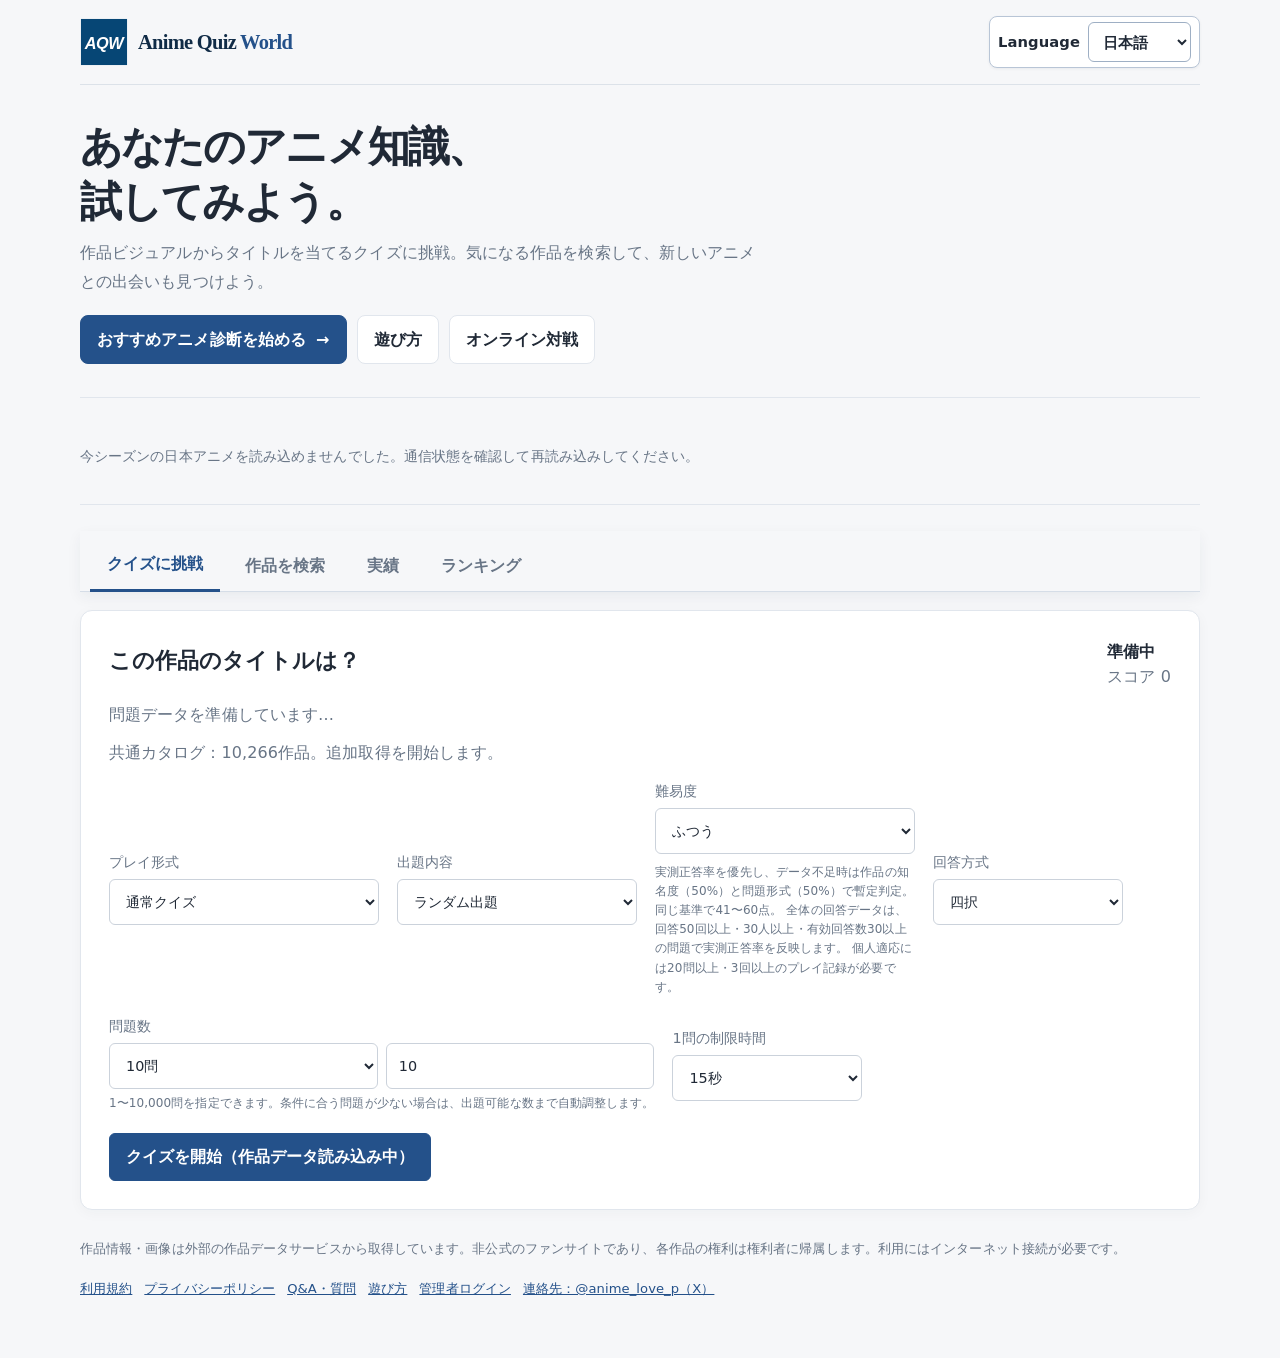
==== index.html @ 0b0d3e59 "Remove final daily and endless mode conditions" ====
<!doctype html>
<html lang="ja">
<head>
<meta name="aqw-build-marker" content="aqw-public-smoke-2026-11-12-v1">
<meta charset="utf-8"><meta name="viewport" content="width=device-width,initial-scale=1">
<meta name="referrer" content="no-referrer">
<meta http-equiv="Content-Security-Policy" content="default-src 'self'; base-uri 'self'; object-src 'none'; script-src 'self' 'unsafe-inline' https://cdn.jsdelivr.net; style-src 'self' 'unsafe-inline'; img-src 'self' data: blob: https:; font-src 'self' data: https:; connect-src 'self' https://*.supabase.co https://graphql.anilist.co; form-action 'self' https://*.supabase.co; upgrade-insecure-requests">
<meta name="theme-color" content="#f5f6f8">
<meta name="description" content="無料で遊べるアニメクイズ。作品画像・公開／放送年・制作会社・あらすじなどから作品名を当てよう。難易度や出題形式を選んで挑戦できます。">
<link rel="canonical" href="https://the-rascal-of-sakurasou.github.io/anime-quiz-world/">
<meta property="og:type" content="website">
<meta property="og:site_name" content="Anime Quiz World">
<meta property="og:title" content="アニメクイズワールド">
<meta property="og:description" content="作品画像・公開／放送年・制作会社・あらすじからアニメを当てよう。難易度や出題形式を選べる無料クイズ。">
<meta property="og:url" content="https://the-rascal-of-sakurasou.github.io/anime-quiz-world/">
<meta name="twitter:card" content="summary">
<meta name="twitter:title" content="アニメクイズワールド">
<meta name="twitter:description" content="作品画像・公開／放送年・制作会社・あらすじからアニメを当てよう。難易度や出題形式を選べる無料クイズ。">
<title>アニメクイズワールド | 無料アニメクイズ</title>
<style>
:root{color-scheme:light;--bg:#f5f6f8;--panel:#fff;--panel2:#f0f2f5;--text:#20242b;--muted:#68717d;--accent:#315b9a;--pink:#315b9a;--good:#217a4b;--bad:#b42332;--line:#dfe3e8}
*{box-sizing:border-box}
body{margin:0;background:var(--bg);color:var(--text);font-family:system-ui,-apple-system,BlinkMacSystemFont,"Noto Sans JP","Hiragino Kaku Gothic ProN","Yu Gothic",Meiryo,sans-serif;min-height:100vh;line-height:1.6}
button,input,select{font:inherit}
button{cursor:pointer;border:1px solid var(--line);border-radius:6px;min-height:44px;padding:10px 16px;font-weight:600;background:#fff;color:var(--text);transition:background-color .15s,border-color .15s}
button:hover{background:#f0f4fa;border-color:#b7c5d9}
button:disabled{cursor:default;opacity:.55}
.wrap{width:min(1040px,calc(100% - 40px));margin:0 auto}
.language-screen{min-height:100vh;display:grid;place-items:center;padding:24px;background:var(--bg)}
.language-box{width:min(460px,100%);text-align:left;background:#fff;border:1px solid var(--line);border-radius:8px;padding:32px;box-shadow:0 3px 12px #1d29390b}
.language-box h1{font-size:1.45rem;margin:10px 0}
.language-box p{color:var(--muted)}
.language-options{display:flex;gap:12px;flex-wrap:wrap;margin-top:24px}
.language-options button{min-width:120px}
.top{padding:20px 0 18px;display:flex;justify-content:space-between;align-items:center;gap:16px;border-bottom:1px solid var(--line)}
.brand-area{display:flex;align-items:center;gap:10px;min-width:0}.brand-home{padding:0;border:0;background:transparent;flex:0 0 auto;line-height:0;border-radius:0}.brand-home:hover{background:transparent;transform:translateY(-1px)}.aqw-logo{display:block;width:60px;height:60px;overflow:visible}.top-actions{display:flex;align-items:center;gap:10px}.home-button{white-space:nowrap;color:var(--accent);border-color:#cbd5e1;background:#fff}.home-button:hover{background:#edf3fb}.tabs{align-items:stretch;flex-wrap:wrap}.tabs .tab{min-width:0}@media(max-width:520px){.top{align-items:flex-start;gap:8px}.brand-area{gap:9px}.aqw-logo{width:52px;height:52px}.brand{font-size:1.05rem}.brand-area .tag{font-size:.7rem;margin-top:4px}.top-actions{flex-direction:row;flex-wrap:wrap;justify-content:flex-end;align-items:center;gap:6px}.home-button{padding:6px 10px;font-size:.9rem}.language-picker{font-size:.8rem;padding:4px 6px}}
#languageToggle{min-width:92px;color:var(--accent);border-color:#cbd5e1;background:#fff}#languageToggle:hover{background:#edf3fb}
 .language-picker{display:flex;align-items:center;gap:8px;color:var(--text);font-size:.92rem;font-weight:700;background:#fff;border:1px solid #b8c5d6;border-radius:8px;padding:5px 8px;box-shadow:0 1px 3px #1d293910;flex-shrink:0}.language-picker select{padding:8px 10px;border:1px solid #9eafc4;border-radius:6px;background:#fff;color:var(--text);max-width:160px;min-height:40px;font-weight:600;cursor:pointer}.language-picker:focus-within{outline:2px solid #315b9a;outline-offset:2px}@media(max-width:520px){.top{align-items:flex-start;flex-wrap:wrap}.language-picker{margin-left:auto}.language-picker select{max-width:130px}}.brand{font-family:"Yu Mincho","Hiragino Mincho ProN","Noto Serif JP",Georgia,serif;font-size:1.42rem;font-weight:800;letter-spacing:-.035em;line-height:1.18;color:#102b46;white-space:nowrap}
.brand span{color:#102b46}
.brand-area .tag{margin-top:5px;color:#667789;font-size:.78rem;font-weight:600;letter-spacing:.035em;line-height:1.35}
.hero{padding:30px 0 24px}
.hero h1{font-size:clamp(1.8rem,4vw,2.5rem);line-height:1.3;margin:0 0 10px;font-weight:700;letter-spacing:-.025em}
.hero p{color:var(--muted);max-width:680px;line-height:1.8;margin:0}
.hero-actions{display:flex;gap:10px;flex-wrap:wrap;margin-top:18px}.hero-recommend-link{display:inline-flex;align-items:center;gap:10px;padding:11px 16px;border:1px solid var(--accent);border-radius:8px;background:var(--accent);color:#fff;text-decoration:none;font-weight:700}.hero-recommend-link:hover{background:#254879;border-color:#254879;color:#fff}.hero-recommend-link:focus-visible{outline:3px solid #7da4dc;outline-offset:3px}.hero-info-link{display:inline-flex;align-items:center;justify-content:center;min-height:44px;padding:10px 16px;border:1px solid var(--line);border-radius:8px;background:#fff;color:var(--text);text-decoration:none;font-weight:700}.hero-info-link:hover{background:#edf1f6;border-color:#b7c5d9}.hero-info-link:focus-visible{outline:3px solid #7da4dc;outline-offset:3px}
.hero>.tag,.card>.tag,#quiz .row .tag{display:none}
.tabs{display:flex;gap:4px;margin:8px 0 18px;border-bottom:1px solid var(--line)}
.tab{border:0;border-radius:0;background:transparent;color:var(--muted);padding:12px 18px;margin-bottom:-1px}
.tab:hover{background:#edf1f6}
.tab.active{color:var(--accent);background:transparent;border-bottom:3px solid var(--accent)}
.primary,.tab.active{font-weight:700}
.primary{background:var(--accent);border-color:var(--accent);color:#fff}
.primary:hover{background:#254879;border-color:#254879}
.card{background:var(--panel);border:1px solid var(--line);border-radius:8px;padding:clamp(18px,3vw,28px);box-shadow:0 2px 8px #1d293908}
.card h2{font-size:1.35rem;line-height:1.4;margin:4px 0 10px}
.row{display:flex;justify-content:space-between;align-items:center;gap:12px;flex-wrap:wrap}
.muted{color:var(--muted)}
.status{min-height:26px;color:var(--muted);margin:12px 0}
.setup-controls{justify-content:flex-start;gap:18px;margin:14px 0 20px}
.setup-controls label{display:grid;gap:5px;font-size:.9rem;color:var(--muted)}
.setup-controls select{min-width:190px;max-width:100%;min-height:46px;padding:10px 12px;border:1px solid #cbd2db;border-radius:6px;background:#fff;color:var(--text)}
#questionCount{min-width:100px}
@media(max-width:520px){.setup-controls{align-items:stretch;flex-direction:column}.setup-controls label,.setup-controls select{width:100%;min-width:0}}
.quiz-layout{display:grid;grid-template-columns:minmax(0,1.05fr) minmax(260px,.95fr);gap:28px;align-items:start}
.cover{width:100%;max-height:480px;object-fit:contain;object-position:center;background:#f0f2f5;border:1px solid var(--line);border-radius:5px}.cover{transition:opacity .12s ease}.cover.image-loading{opacity:0}@media(prefers-reduced-motion:reduce){.cover{transition:none!important}}
#modeSelect{font:inherit!important;background:#fff!important;color:var(--text)!important;border:1px solid #cbd2db!important;border-radius:6px!important}#modeSelect optgroup{font-weight:700;color:#315b9a}#modeSelect option{padding:6px}#answerPrompt{line-height:1.8;overflow-wrap:anywhere}#answers .answer{line-height:1.55}
.answers{display:grid;gap:9px;margin-top:18px}.quiz-progress{height:8px;background:var(--panel2);border-radius:99px;overflow:hidden;margin:12px 0 18px}.quiz-progress>div{height:100%;width:0;background:linear-gradient(90deg,#315b9a,#7c5ce7);transition:width .25s}.game-tools{display:flex;gap:8px;align-items:center;flex-wrap:wrap;margin:12px 0} .danger-button{border:1px solid #d92d20;color:#b42318;background:#fff7f6}.danger-button:hover{background:#fee4e2;border-color:#f97066}.pill{display:inline-flex;align-items:center;gap:6px;border:1px solid var(--line);border-radius:99px;padding:5px 10px;background:var(--panel2);font-size:.9rem}.combo-hot{color:#b45309;font-weight:700}
.answer{background:#fff;color:var(--text);text-align:left;border:1px solid #d5dbe3;border-radius:6px;min-height:46px}.answer.character-image-answer{display:flex;align-items:center;justify-content:center;min-height:160px;padding:8px}.answer.character-image-answer img{display:block;width:100%;height:140px;object-fit:contain}
.answer:hover{background:#f3f6fb;border-color:#9aafcc}
.answer.correct{background:#e7f5ec;border-color:#83c49b;color:#165b34}
.answer.wrong{background:#fcebed;border-color:#e6a2aa;color:#8e1c29}
/* Fast, clear answer interaction */
.answer{transition:background-color .12s ease,border-color .12s ease,box-shadow .12s ease,transform .12s ease;touch-action:manipulation;-webkit-tap-highlight-color:transparent}
.answer:active:not(:disabled){transform:scale(.985);background:#eaf0f8}
.answer:focus-visible{outline:3px solid #527bb8;outline-offset:2px}
.answer:disabled{cursor:default;opacity:1}
.answer.correct{box-shadow:inset 0 0 0 1px #83c49b}
.answer.wrong{box-shadow:inset 0 0 0 1px #e6a2aa;animation:aqw-answer-wrong .18s ease-out}
@keyframes aqw-answer-wrong{0%,100%{transform:translateX(0)}30%{transform:translateX(-3px)}70%{transform:translateX(3px)}}
@media(prefers-reduced-motion:reduce){.answer{transition:none!important;animation:none!important}}
.searchbar{display:flex;gap:10px;margin:18px 0}
.searchbar input{flex:1;min-width:0;background:#fff;border:1px solid #cbd2db;border-radius:6px;padding:11px 13px;color:var(--text)}
.searchbar input:focus,#modeSelect:focus{outline:2px solid #b8c9e2;outline-offset:1px}
.grid{display:grid;grid-template-columns:repeat(auto-fill,minmax(155px,1fr));gap:16px}
.anime{background:#fff;border:1px solid var(--line);border-radius:6px;overflow:hidden;transition:border-color .15s}
.anime:hover{border-color:#aabbd2}
.anime img{width:100%;height:220px;object-fit:cover;display:block;background:#eef0f3}
.anime div{padding:12px}
.anime strong{display:block;font-size:.94rem;line-height:1.45}
.anime small{display:block;color:var(--muted);margin-top:6px;line-height:1.5}
.share-actions{display:flex;flex-wrap:wrap;gap:10px;margin:18px 0 8px}.share-note{font-size:.86rem;color:var(--muted);line-height:1.7;margin:8px 0 16px}.hidden{display:none!important}
footer{padding:28px 0 36px;color:var(--muted);font-size:.82rem;line-height:1.7}
@media(max-width:700px){.wrap{width:calc(100% - 28px)}.quiz-layout{grid-template-columns:1fr;gap:20px}.cover{max-height:340px}.top{align-items:flex-start;flex-direction:column;padding:18px 0}.hero{padding:24px 0 18px}.hero h1{font-size:1.8rem}.tabs{margin-top:4px;flex-wrap:nowrap;overflow-x:auto;overflow-y:hidden;overscroll-behavior-x:contain;scroll-snap-type:x proximity;-webkit-overflow-scrolling:touch;scrollbar-width:thin}.tab{flex:0 0 auto;min-height:48px;padding:11px 14px;white-space:nowrap;scroll-snap-align:start}.searchbar{flex-direction:column}.language-box{padding:24px}}

.auth-panel{margin-top:20px;border:1px solid var(--line);border-radius:10px;padding:18px;background:var(--panel2)}
.auth-grid{display:grid;grid-template-columns:repeat(2,minmax(0,1fr));gap:12px}.auth-grid label{display:flex;flex-direction:column;gap:5px;font-size:.92rem}.auth-grid input{width:100%;min-width:0;padding:11px;border:1px solid #cbd2db;border-radius:6px;background:#fff;color:var(--text)}.auth-actions{display:flex;gap:8px;flex-wrap:wrap;margin-top:12px}.auth-actions #aqwForgotPassword{border:0;background:transparent;color:var(--accent);text-decoration:underline;padding:8px 4px}.auth-message{min-height:1.5em;margin:10px 0 0;font-size:.92rem;color:var(--muted)}.auth-legal{font-size:.86rem;display:flex;align-items:flex-start;gap:8px;margin-top:12px}.auth-legal input{margin-top:5px}.footer-links{display:flex;gap:12px;flex-wrap:wrap;margin-top:18px}.footer-links a{color:var(--accent)}.danger-button{color:#a21d2a}@media(max-width:600px){.auth-grid{grid-template-columns:1fr}}

.social-status{padding:10px 12px;background:var(--panel2);border-radius:6px;margin:12px 0;color:var(--muted)}.social-columns{display:grid;grid-template-columns:repeat(2,minmax(0,1fr));gap:14px}.social-box{border:1px solid var(--line);border-radius:8px;padding:16px;margin-top:14px;min-width:0}.social-box h3{margin:0 0 12px}.social-box label{display:flex;flex-direction:column;gap:5px;margin:10px 0}.social-box input:not([type=file]),.social-box textarea{width:100%;min-width:0;padding:10px;border:1px solid #cbd2db;border-radius:6px;background:#fff;color:var(--text);font:inherit}.social-box textarea{resize:vertical}.aqw-feed{display:grid;gap:12px}.aqw-post{border:1px solid var(--line);border-radius:8px;padding:16px;background:#fff;overflow-wrap:anywhere}.aqw-post-head{display:flex;gap:10px;align-items:center;flex-wrap:wrap}.aqw-post-head strong{font-size:1rem}.aqw-post small{color:var(--muted)}.aqw-post-body{white-space:pre-wrap;margin:12px 0}.aqw-post-image{display:block;max-width:100%;max-height:440px;object-fit:contain;border-radius:6px;margin:10px 0}.aqw-post-actions{display:flex;gap:8px;flex-wrap:wrap;margin-top:12px}.aqw-post-actions button{padding:6px 10px;font-size:.9rem}.aqw-replies{margin:12px 0 0 14px;padding-left:12px;border-left:2px solid var(--line)}.aqw-reply-form{display:flex;gap:8px;margin-top:10px}.aqw-reply-form input{flex:1;min-width:0;padding:8px;border:1px solid var(--line);border-radius:6px}.aqw-chat-actions,.aqw-report-actions{display:flex;gap:8px;flex-wrap:wrap;margin:10px 0}.aqw-report-panel{border:1px solid var(--line);background:var(--panel2);padding:12px;border-radius:10px;margin:10px 0}.aqw-report-panel label{display:block;margin:8px 0 4px}.aqw-report-panel select,.aqw-report-panel textarea{display:block;width:100%;max-width:100%;box-sizing:border-box;padding:8px;border:1px solid var(--line);border-radius:6px;font:inherit}.aqw-report-actions{justify-content:flex-end}.aqw-message-actions{display:flex;justify-content:flex-end;gap:6px;margin-top:6px}.aqw-message-actions button,.aqw-blocked-user-row button{font-size:.82rem;padding:5px 8px}.aqw-blocked-user-row{display:flex;align-items:center;justify-content:space-between;gap:8px;padding:8px 0;border-bottom:1px solid var(--line)}.aqw-blocked-user-row span{min-width:0;overflow-wrap:anywhere}.aqw-avatar-editor{display:flex;align-items:center;gap:16px;margin:8px 0 18px}.aqw-avatar-preview,.aqw-user-avatar{width:76px;height:76px;flex:0 0 76px;border-radius:50%;overflow:hidden;background:var(--panel2);border:1px solid var(--line);display:grid;place-items:center;color:var(--muted);font-weight:800;font-size:1.5rem}.aqw-avatar-preview img,.aqw-user-avatar img{width:100%;height:100%;object-fit:cover}.aqw-avatar-controls{display:flex;flex-direction:column;align-items:flex-start;gap:6px;min-width:0}.aqw-avatar-controls label{margin:0;max-width:100%;overflow-wrap:anywhere}.aqw-avatar-controls input[type=file]{display:block;width:min(100%,260px);max-width:100%;font:inherit;font-size:.88rem}.aqw-avatar-editor{min-width:0;flex-wrap:wrap}.aqw-avatar-controls{flex:1 1 180px}.aqw-avatar-preview{flex-shrink:0}#aqwProfileForm,#aqwPasswordForm{min-width:0}#aqwProfileForm>label,#aqwPasswordForm>label{width:100%;min-width:0}#aqwProfileForm textarea{width:100%;min-width:0;max-width:100%}.aqw-user-avatar{width:38px;height:38px;flex-basis:38px;font-size:.9rem}.aqw-player-cell{display:flex;align-items:center;gap:10px;min-width:170px}.aqw-player-cell .player-meta{display:flex;flex-direction:column;min-width:0}.aqw-user-row{display:flex;align-items:center;gap:10px}.aqw-user-row .user-label{flex:1;min-width:0}.aqw-user-row,.aqw-notification{padding:10px 0;border-bottom:1px solid var(--line);overflow-wrap:anywhere}.aqw-notification-tools{display:flex;gap:8px;flex-wrap:wrap;margin:10px 0}.aqw-notification{display:flex;align-items:center;gap:8px;flex-wrap:wrap}.aqw-notification span{flex:1 1 220px}.aqw-notification.is-read{opacity:.6}.aqw-user-row button{margin-left:8px}.aqw-empty{color:var(--muted);padding:16px 0}@media(max-width:700px){.social-columns{grid-template-columns:1fr}.social-box{padding:12px}.aqw-reply-form{flex-direction:column}}

/* Mobile usability improvements */
html{scroll-padding-top:12px;-webkit-text-size-adjust:100%;text-size-adjust:100%}
body{overflow-wrap:anywhere}
button,select,input,textarea{-webkit-tap-highlight-color:transparent}
button:focus-visible,a:focus-visible,input:focus-visible,select:focus-visible,textarea:focus-visible{outline:3px solid #7da4dc;outline-offset:2px}
@media(max-width:700px){
  .wrap{width:calc(100% - 24px)}
  .top{flex-direction:row;align-items:center;flex-wrap:wrap;gap:10px;padding:12px 0}
  .brand{font-size:clamp(1.05rem,5vw,1.35rem);min-width:0;overflow-wrap:anywhere}
  .language-picker{margin-left:auto;max-width:100%}
  .language-picker select{max-width:min(42vw,150px);min-height:44px}
  .hero{padding:20px 0 16px}
  .hero h1{font-size:clamp(1.45rem,7vw,1.8rem)}
  .card{padding:16px 14px;border-radius:10px}
  .setup-controls{gap:12px}
  .setup-controls select{min-height:46px;font-size:16px}
  button{min-height:44px;padding:10px 13px;touch-action:manipulation}
  .tabs{gap:0;overflow-x:auto;overscroll-behavior-x:contain}
  .tab{flex:1 0 auto;min-height:44px;padding:10px 12px;white-space:nowrap}
  .quiz-layout{grid-template-columns:minmax(0,1fr);gap:14px}
  .cover{max-height:min(44vh,320px);min-height:120px}
  #answerPrompt{font-size:1rem;line-height:1.7;overflow-wrap:anywhere}
  .answers{gap:10px;margin-top:14px}
  .answer{min-height:50px;width:100%;padding:12px;font-size:1rem;line-height:1.45}
  .game-tools,.share-actions,.auth-actions,.aqw-post-actions{gap:8px}
  .game-tools button,.share-actions button,.auth-actions button,.aqw-post-actions button{flex:1 1 auto}
  .searchbar{gap:8px}
  .searchbar input,.auth-grid input,.social-box input:not([type=file]),.social-box textarea,.aqw-reply-form input{font-size:16px;min-height:44px}
  .grid{grid-template-columns:repeat(2,minmax(0,1fr));gap:10px}
  .anime img{height:clamp(150px,55vw,230px)}
  .anime div{padding:9px}
  .social-columns{grid-template-columns:minmax(0,1fr)}
  .aqw-post,.social-box{min-width:0;padding:12px}
  .aqw-reply-form{flex-direction:column}
  footer{padding-bottom:calc(28px + env(safe-area-inset-bottom))}
}
@media(max-width:380px){
  .wrap{width:calc(100% - 18px)}
  .language-picker{font-size:.82rem;padding:4px 6px}
  .language-picker select{max-width:38vw;padding:7px 6px}
  .tab{padding:9px 8px;font-size:.92rem}
  .card{padding:13px 10px}
  .grid{gap:8px}
}

.aqw-rush-board{margin:18px 0;padding:16px;border:1px solid var(--line);border-radius:12px;background:var(--surface,transparent)}
.aqw-rush-board-head{display:flex;align-items:center;justify-content:space-between;gap:12px;flex-wrap:wrap}
.aqw-rush-board-head h3{margin:0}
.aqw-rush-board-actions{display:flex;gap:8px;flex-wrap:wrap}
.aqw-rush-board-actions button{font-size:.9rem}
.aqw-rush-board-desc{margin:8px 0 12px}
.aqw-rush-board-scroll{overflow-x:auto}
.aqw-rush-board table{width:100%;border-collapse:collapse;min-width:420px}
.aqw-rush-board th,.aqw-rush-board td{padding:10px 8px;border-bottom:1px solid var(--line);text-align:left;white-space:nowrap}
.aqw-rush-board th{font-size:.86rem;color:var(--muted)}
.aqw-rush-board tr.is-me{background:color-mix(in srgb,var(--accent,#4776b8) 10%,transparent)}
.aqw-rush-board tr.podium-1{background:color-mix(in srgb,#e6b83f 13%,transparent)}
.aqw-rush-board tr.podium-2{background:color-mix(in srgb,#9aa7b8 13%,transparent)}
.aqw-rush-board tr.podium-3{background:color-mix(in srgb,#b8794b 12%,transparent)}
.aqw-rush-board .rank-cell{font-weight:800;width:52px}
.aqw-rush-board .rank-cell.podium-1{color:#b8860b}
.aqw-rush-board .rank-cell.podium-2{color:#7b8794}
.aqw-rush-board .rank-cell.podium-3{color:#a65e32}
.aqw-rush-board .player-name{font-weight:700}
.aqw-rush-board .player-handle{display:block;font-size:.82rem;color:var(--muted)}
.aqw-rush-board-status{min-height:1.5em;margin:8px 0;color:var(--muted);font-size:.9rem}

:focus-visible{outline:3px solid var(--accent);outline-offset:3px}
.skip-link{position:fixed;z-index:10000;top:10px;left:10px;transform:translateY(-160%);padding:10px 14px;border-radius:8px;background:var(--text);color:#fff;font-weight:700;text-decoration:none;box-shadow:0 3px 12px #0003}
.skip-link:focus{transform:translateY(0)}
@media(prefers-reduced-motion:reduce){*,*::before,*::after{scroll-behavior:auto!important;animation-duration:.01ms!important;animation-iteration-count:1!important;transition-duration:.01ms!important}}

/* Japan-first editorial layout */
:root{--bg:#f6f7f9;--panel:#fff;--text:#202936;--muted:#687586;--accent:#24518a;--line:#e1e6ed;--panel2:#f1f4f8}
body{background:#f6f7f9;color:#202936;letter-spacing:.005em}
.wrap{width:min(1120px,calc(100% - 40px))}
.top{padding:16px 0;border-bottom:1px solid #dce2e9}
.brand{font-size:1.28rem;font-weight:800;letter-spacing:-.035em}
.brand span{color:#24518a}
.aqw-logo{width:48px;height:48px}
.hero{padding:34px 0 25px}
.hero h1{font-size:clamp(1.9rem,4vw,2.65rem);letter-spacing:-.045em}
.hero p{font-size:1rem}
.card{border-radius:12px;box-shadow:0 3px 14px #172b4509}
.tabs{gap:8px;border-bottom:1px solid #dce2e9}
.tab{padding:12px 17px;font-weight:650}
.tab.active{border-bottom-width:3px}
.primary,.hero-recommend-link{background:#24518a;border-color:#24518a}
.primary:hover,.hero-recommend-link:hover{background:#193e6e;border-color:#193e6e}
.featured-section{margin:8px 0 26px;padding:20px 0 10px;border-top:1px solid var(--line);border-bottom:1px solid var(--line);overflow:hidden}
.featured-head{display:flex;align-items:flex-end;justify-content:space-between;gap:16px;margin-bottom:14px}
.featured-eyebrow{margin:0 0 2px;color:var(--accent);font-size:.72rem;font-weight:800;letter-spacing:.14em}
.featured-head h2{margin:0;font-size:1.3rem;letter-spacing:-.025em}
.featured-caption{margin:4px 0 0;color:var(--muted);font-size:.88rem}
.featured-refresh{flex:0 0 auto;min-height:38px;padding:7px 12px;font-size:.88rem}
.featured-rail{display:grid;gap:12px;overflow:hidden}
.featured-track{display:flex;width:max-content;gap:12px;animation:featured-scroll 64s linear infinite}
.featured-track.reverse{animation-name:featured-scroll-reverse;animation-duration:70s}
.featured-card{display:block;flex:0 0 146px;width:146px;color:var(--text);text-decoration:none;border:1px solid var(--line);border-radius:8px;overflow:hidden;background:#fff;transition:transform .18s,border-color .18s}
.featured-card:hover{transform:translateY(-3px);border-color:#9eb3ce}
.featured-card img{display:block;width:100%;height:190px;object-fit:cover;background:#edf0f4}
.featured-card span{display:-webkit-box;min-height:52px;padding:8px 9px;font-size:.82rem;line-height:1.45;font-weight:700;overflow:hidden;-webkit-box-orient:vertical;-webkit-line-clamp:2}
.featured-card.is-search-link{border-style:dashed}
.featured-empty{padding:12px 0;color:var(--muted);font-size:.9rem}
.aqw-rush-board{border-radius:12px;padding:18px;background:#fff;box-shadow:0 2px 12px #172b4508}
.aqw-rush-board-head h3{font-size:1.08rem}
.aqw-rush-board th{background:#f4f6f9;font-size:.84rem;font-weight:750}
.aqw-rush-board td{padding:13px 10px}
.aqw-rush-board tbody tr{border-bottom:1px solid var(--line)}
.aqw-rush-board tbody tr:hover{background:#f6f8fb}
.aqw-rush-board .rank-cell{font-size:1.02rem}
.aqw-rush-board .player-name{font-size:.95rem}
.aqw-rush-board .player-handle{font-size:.78rem}
@keyframes featured-scroll{from{transform:translateX(0)}to{transform:translateX(-50%)}}
@keyframes featured-scroll-reverse{from{transform:translateX(-50%)}to{transform:translateX(0)}}
@media(max-width:700px){.wrap{width:calc(100% - 24px)}.featured-head{align-items:flex-start;flex-direction:column}.featured-card{flex-basis:118px;width:118px}.featured-card img{height:154px}.featured-track{gap:9px}.featured-section{padding-top:16px}.hero{padding-top:24px}}
@media(prefers-reduced-motion:reduce){.featured-track,.featured-track.reverse{animation:none!important;transform:none!important}}
 .aqw-logo text{transform:none}
/* Clearer ranking hierarchy on desktop */
.aqw-rush-board tbody tr{transition:background-color .15s,border-color .15s}
.aqw-rush-board tbody tr.podium-1 td.rank-cell{color:#704d00;background:#f5d77c;border-radius:999px;text-align:center;font-weight:900}
.aqw-rush-board tbody tr.podium-2 td.rank-cell{color:#45515f;background:#dce2e9;border-radius:999px;text-align:center;font-weight:900}
.aqw-rush-board tbody tr.podium-3 td.rank-cell{color:#78452b;background:#edc5a9;border-radius:999px;text-align:center;font-weight:900}
.aqw-rush-board tbody tr.is-me{outline:2px solid #8aa9d2;outline-offset:-2px}
.aqw-rush-board .player-meta{min-width:0}
.aqw-rush-board .aqw-player-cell{min-width:160px}
/* Mobile-first interaction and leaderboard layout */
@media(max-width:700px){
  .wrap{width:calc(100% - 24px)}
  .top{align-items:center;flex-wrap:wrap;gap:10px}
  .brand-area{min-width:0;flex:1 1 190px}
  .top-actions{flex:0 1 auto}
  .hero{padding:22px 0 18px}
  .hero h1{font-size:clamp(1.65rem,7vw,2.15rem)}
  .hero p{font-size:.94rem;line-height:1.75}
  .hero-actions{display:grid;grid-template-columns:1fr;gap:8px}
  .hero-actions a{width:100%;justify-content:center;text-align:center}
  .tabs{position:sticky;top:0;z-index:40;display:flex;flex-wrap:nowrap;overflow-x:auto;overscroll-behavior-x:contain;scrollbar-width:none;background:var(--bg);margin:6px -12px 14px;padding:5px 12px;border-bottom:1px solid var(--line);gap:6px}
  .tabs::-webkit-scrollbar{display:none}
  .tabs .tab{flex:0 0 auto;min-height:48px;padding:10px 14px;white-space:nowrap;border:1px solid transparent;border-radius:9px;font-size:.9rem}
  .tabs .tab.active{border:1px solid #c6d5e8;background:#eaf0f8}
  .card{padding:15px;border-radius:12px}
  .card h2{font-size:1.2rem}
  .row{gap:9px}
  .quiz-layout{grid-template-columns:minmax(0,1fr);gap:16px}
  .cover{max-height:min(55vh,390px);width:100%;object-fit:contain}
  .answers{grid-template-columns:minmax(0,1fr);gap:10px}
  .answer{min-height:52px;padding:12px;font-size:.98rem}
  .setup-controls{display:grid;grid-template-columns:minmax(0,1fr);gap:12px}
  .setup-controls label,.setup-controls select{width:100%;min-width:0}
  .game-tools button,.row button{min-height:46px}
  .social-columns{grid-template-columns:minmax(0,1fr)!important}
  .auth-grid{grid-template-columns:minmax(0,1fr)!important}
  .searchbar{display:grid;grid-template-columns:minmax(0,1fr) auto;gap:8px}
  .searchbar input{min-width:0;width:100%}
  .aqw-rush-board{padding:13px;margin:14px 0}
  .aqw-rush-board-head{align-items:stretch;flex-direction:column;gap:10px}
  .aqw-rush-board-actions{display:grid;grid-template-columns:repeat(2,minmax(0,1fr));gap:8px}
  .aqw-rush-board-actions label{grid-column:span 2}
  .aqw-rush-board-actions button,.aqw-rush-board-actions select{width:100%;min-width:0;min-height:46px}
  .aqw-rush-board-scroll{overflow:visible}
  .aqw-rush-board table{min-width:0;width:100%;display:block}
  .aqw-rush-board thead{position:absolute;width:1px;height:1px;padding:0;margin:-1px;overflow:hidden;clip:rect(0,0,0,0);white-space:nowrap;border:0}
  .aqw-rush-board tbody{display:grid;gap:9px}
  .aqw-rush-board tbody tr{display:grid;grid-template-columns:42px minmax(0,1fr) auto;grid-template-areas:"rank player metric" "rank detail detail";align-items:center;gap:2px 9px;padding:12px;border:1px solid var(--line);border-radius:11px;background:#fff}
  .aqw-rush-board tbody td{display:block;padding:2px 0;border:0;white-space:normal;min-width:0}
  .aqw-rush-board tbody td:nth-child(1){grid-area:rank;font-size:1.12rem;text-align:center}
  .aqw-rush-board tbody td:nth-child(2){grid-area:player;min-width:0}
  .aqw-rush-board tbody td:nth-child(3){grid-area:metric;text-align:right;font-weight:800;font-variant-numeric:tabular-nums}
  .aqw-rush-board tbody td:nth-child(4){grid-area:detail;grid-column:2/4;color:var(--muted);font-size:.82rem}
  .aqw-rush-board .player-name{overflow-wrap:anywhere}
  .aqw-rush-board .player-handle{font-size:.74rem;overflow-wrap:anywhere}
  .aqw-rush-board tr.podium-1{border-color:#d8b65b;background:#fffaf0}
  .aqw-rush-board tr.podium-2{border-color:#bdc6d1;background:#f8fafc}
  .aqw-rush-board tr.podium-3{border-color:#d0a184;background:#fff8f3}
  .featured-card{flex-basis:112px;width:112px}
  .featured-card img{height:146px}
  .featured-track{gap:8px}
  .featured-section{padding-top:14px;margin-bottom:18px}
  .table-wrap{max-width:100%}
  input,select,textarea{font-size:16px}
}
@media(max-width:380px){
  .brand{font-size:1rem}
  .aqw-logo{width:42px;height:42px}
  .tabs .tab{padding:9px 11px;font-size:.85rem}
  .aqw-rush-board-actions{grid-template-columns:minmax(0,1fr)}
  .aqw-rush-board-actions label{grid-column:auto}
}

/* Navigation stays reachable while browsing long AQW sections */
.tabs{
  position:sticky;
  top:0;
  z-index:50;
  padding:8px 10px 0;
  margin:8px 0 18px;
  background:rgba(246,247,249,.97);
  border-bottom:1px solid #d5dde7;
  box-shadow:0 5px 14px rgba(24,43,67,.06);
  backdrop-filter:blur(12px);
  -webkit-backdrop-filter:blur(12px);
}
.tabs .tab{scroll-margin-top:12px}
.tabs .tab:focus-visible{position:relative;z-index:1}
@media(max-width:700px){
  .tabs{
    top:0;
    margin:4px -2px 14px;
    padding:6px 2px 0;
    border-radius:0 0 10px 10px;
    gap:2px;
  }
  .tabs .tab{
    flex:0 0 auto;
    min-width:max-content;
    padding:10px 13px;
    font-size:.92rem;
  }
}
@media(prefers-reduced-transparency:reduce){
  .tabs{backdrop-filter:none;-webkit-backdrop-filter:none;background:#f6f7f9}
}
/* Final mobile-first refinements */
@media(max-width:700px){
  html{scroll-padding-top:76px;-webkit-text-size-adjust:100%}
  body{overflow-x:hidden}
  #app.wrap{width:calc(100% - 20px);max-width:100%;margin-inline:auto}
  .top{align-items:flex-start;flex-wrap:wrap;padding:12px 0;gap:10px}
  .brand-area{flex:1 1 100%;min-width:0;gap:10px}
  .brand{font-size:1.16rem}
  .top-actions{width:100%;display:flex;align-items:center;justify-content:flex-start;flex-wrap:wrap;gap:8px}
  .top-actions>*{max-width:100%}
  .language-picker{display:flex;align-items:center;gap:8px}
  .language-picker select{width:auto;max-width:190px}
  .hero{padding:20px 0 16px}
  .hero h1{font-size:clamp(1.65rem,7vw,2.15rem);line-height:1.35}
  .hero p{font-size:.94rem;line-height:1.75}
  .hero-actions{display:grid;grid-template-columns:minmax(0,1fr);gap:8px}
  .hero-actions a{display:flex;width:100%;min-height:46px;align-items:center;justify-content:center;text-align:center}
  .featured-section{padding:13px 0 8px;margin:6px 0 16px}
  .featured-head{align-items:flex-start;flex-direction:column;gap:6px}
  .featured-card{flex:0 0 112px;width:112px}
  .featured-card img{width:100%;height:146px;object-fit:cover}
  .featured-track{gap:8px}
  .tabs{position:sticky;top:0;z-index:50;display:flex;flex-wrap:nowrap;overflow-x:auto;overscroll-behavior-x:contain;scrollbar-width:none;gap:5px;margin:4px -10px 14px;padding:6px 10px 0;background:rgba(246,247,249,.98)}
  .tabs::-webkit-scrollbar{display:none}
  .tabs .tab{flex:0 0 auto;min-width:max-content;min-height:46px;padding:10px 13px;white-space:nowrap;font-size:.9rem}
  .card{padding:14px;border-radius:11px}
  .row{flex-wrap:wrap;align-items:flex-start;gap:10px}
  .row>*{min-width:0;max-width:100%}
  .answers{grid-template-columns:minmax(0,1fr);gap:10px}
  .answers button,.answer{width:100%;min-height:50px;padding:12px}
  .setup-controls{display:grid;grid-template-columns:minmax(0,1fr);gap:10px}
  .setup-controls>*{width:100%;min-width:0}
  .social-columns{grid-template-columns:minmax(0,1fr)!important}
  .auth-grid{grid-template-columns:minmax(0,1fr)!important}
  .aqw-rush-board{padding:13px;margin:14px 0;border-radius:11px}
  .aqw-rush-board-head{align-items:stretch;flex-direction:column;gap:10px}
  .aqw-rush-board-actions{display:grid;grid-template-columns:repeat(2,minmax(0,1fr));gap:8px}
  .aqw-rush-board-actions label{grid-column:span 2}
  .aqw-rush-board-actions button,.aqw-rush-board-actions select{width:100%;min-width:0;min-height:46px}
  .aqw-rush-board-scroll{overflow:visible}
  .aqw-rush-board table{min-width:0;width:100%;display:block}
  .aqw-rush-board thead{position:absolute;width:1px;height:1px;padding:0;margin:-1px;overflow:hidden;clip:rect(0,0,0,0);white-space:nowrap;border:0}
  .aqw-rush-board tbody{display:grid;gap:9px}
  .aqw-rush-board tbody tr{display:grid;grid-template-columns:40px minmax(0,1fr) auto;grid-template-areas:"rank player metric" "rank detail detail";align-items:center;gap:2px 9px;padding:11px;border:1px solid var(--line);border-radius:10px;background:#fff}
  .aqw-rush-board tbody td{display:block;padding:2px 0;border:0;white-space:normal;min-width:0}
  .aqw-rush-board tbody td:nth-child(1){grid-area:rank;font-size:1.08rem;text-align:center}
  .aqw-rush-board tbody td:nth-child(2){grid-area:player;min-width:0}
  .aqw-rush-board tbody td:nth-child(3){grid-area:metric;text-align:right;font-weight:800;font-variant-numeric:tabular-nums}
  .aqw-rush-board tbody td:nth-child(4){grid-area:detail;grid-column:2/4;color:var(--muted);font-size:.82rem}
  .aqw-rush-board .aqw-player-cell{display:flex;align-items:center;gap:8px}
  .aqw-rush-board .player-name,.aqw-rush-board .player-handle{overflow-wrap:anywhere;white-space:normal}
  .aqw-rush-board .player-name{font-size:.94rem}
  .aqw-rush-board .player-handle{font-size:.74rem}
  .aqw-rush-board tr.podium-1{border-color:#d8b65b;background:#fffaf0}
  .aqw-rush-board tr.podium-2{border-color:#bdc6d1;background:#f8fafc}
  .aqw-rush-board tr.podium-3{border-color:#d0a184;background:#fff8f3}
  .table-wrap{max-width:100%;overflow-x:auto;-webkit-overflow-scrolling:touch}
  input,select,textarea{font-size:16px;max-width:100%}
  button,.tab,a{touch-action:manipulation}
  button{min-height:44px}
}
@media(max-width:380px){
  .brand{font-size:1.04rem}
  .aqw-logo{width:42px;height:42px}
  .tabs .tab{padding:9px 11px;font-size:.85rem}
  .aqw-rush-board-actions{grid-template-columns:minmax(0,1fr)}
  .aqw-rush-board-actions label{grid-column:auto}
}
.aqw-rush-board table{border-spacing:0}
.aqw-rush-board thead th{background:#f4f7fa;font-weight:750}
.aqw-rush-board tbody tr{transition:background-color .15s ease}
.aqw-rush-board tbody tr:hover{background:#eef3f9}
.aqw-rush-board .aqw-player-cell{vertical-align:middle}
.aqw-rush-board .rank-cell{font-variant-numeric:tabular-nums;font-size:1rem}
.aqw-rush-board .rank-cell.podium-1{font-size:1.12rem}

/* AQW mobile-first app layout */
@media(max-width:700px){
  html{scroll-padding-top:12px;scroll-padding-bottom:90px}
  body{padding-bottom:calc(82px + env(safe-area-inset-bottom));font-size:16px}
  .wrap{width:calc(100% - 22px)}
  .top{align-items:center;flex-direction:row;flex-wrap:wrap;gap:10px;padding:12px 0}
  .brand-area{flex:1 1 180px;min-width:0}
  .aqw-logo{width:46px;height:46px}
  .brand{font-size:1.02rem}
  .top-actions{flex:0 1 auto;min-width:0}
  .language-picker{max-width:100%;font-size:.82rem}
  .language-picker select{max-width:38vw;min-height:44px}
  .hero{padding:20px 0 14px}
  .hero h1{font-size:clamp(1.55rem,7vw,2rem);line-height:1.35}
  .hero p{font-size:.94rem;line-height:1.75}
  .hero-actions{display:grid;grid-template-columns:1fr;gap:8px}
  .hero-actions a{width:100%;min-height:46px;justify-content:center;text-align:center}
  .tabs{
    position:fixed;top:auto;bottom:0;left:0;right:0;z-index:1000;
    display:grid;grid-template-columns:repeat(5,minmax(0,1fr));gap:4px;
    width:100%;margin:0;padding:7px 7px calc(7px + env(safe-area-inset-bottom));
    border:1px solid #d8e0e9;border-bottom:0;border-radius:14px 14px 0 0;
    background:rgba(255,255,255,.98);box-shadow:0 -5px 20px rgba(20,40,65,.12);
    overflow:visible;scroll-snap-type:none;backdrop-filter:blur(14px);
    -webkit-backdrop-filter:blur(14px)
  }
  .tabs .tab{
    display:flex;align-items:center;justify-content:center;min-width:0;width:100%;
    min-height:49px;padding:6px 2px;white-space:normal;overflow-wrap:anywhere;
    text-align:center;font-size:clamp(.64rem,2.45vw,.76rem);line-height:1.22;
    border-radius:9px;scroll-snap-align:none
  }
  .tabs .tab.active{background:#eaf1fa;border-color:#b9cce3;color:#174c7c;font-weight:850}
  .card{padding:15px 12px;margin:12px 0;border-radius:12px}
  .card h2{font-size:1.12rem;line-height:1.45}
  .setup-controls{display:grid;grid-template-columns:minmax(0,1fr);gap:11px}
  .setup-controls label{width:100%;min-width:0}
  .setup-controls select,.searchbar input,.searchbar button,
  .auth-grid input, input,select,textarea{width:100%;min-width:0;min-height:46px;font-size:16px}
  .row{gap:8px;flex-wrap:wrap}
  
  .quiz-layout{display:grid;grid-template-columns:minmax(0,1fr);gap:14px}
  .cover{width:100%;max-width:100%;max-height:310px;object-fit:contain;border-radius:10px}
  .answers{grid-template-columns:repeat(2,minmax(0,1fr));gap:9px}
  .answers button{min-height:56px;padding:10px 7px;white-space:normal;overflow-wrap:anywhere;line-height:1.35}
  .searchbar{display:grid;grid-template-columns:minmax(0,1fr);gap:8px}
  .grid{grid-template-columns:repeat(2,minmax(0,1fr));gap:9px}
  .social-columns{grid-template-columns:minmax(0,1fr);gap:10px}
  .social-box{padding:12px;border-radius:11px}
  .auth-grid{grid-template-columns:minmax(0,1fr)}
  .auth-actions{display:grid;grid-template-columns:repeat(2,minmax(0,1fr))}
  .auth-actions button{width:100%;min-height:46px}
  .footer-links{display:grid;grid-template-columns:repeat(2,minmax(0,1fr));gap:10px}
  .footer-links a{padding:7px 0;overflow-wrap:anywhere}
  .featured-card{flex-basis:104px;width:104px}
  .featured-card img{height:136px}
  .featured-track{gap:8px}
  .aqw-rush-board{padding:12px;margin:13px 0}
  .aqw-rush-board-head{align-items:stretch;flex-direction:column;gap:9px}
  .aqw-rush-board-head h3{font-size:1rem;line-height:1.45}
  .aqw-rush-board-actions{display:grid;grid-template-columns:repeat(2,minmax(0,1fr));gap:7px}
  .aqw-rush-board-actions label{grid-column:1/-1;min-width:0}
  .aqw-rush-board-actions button,.aqw-rush-board-actions select{width:100%;min-width:0;min-height:46px;font-size:.9rem}
  .aqw-rush-board tbody{gap:8px}
  .aqw-rush-board tbody tr{
    grid-template-columns:36px minmax(0,1fr) minmax(58px,auto);
    gap:4px 8px;padding:11px;border-radius:12px
  }
  .aqw-rush-board tbody td:nth-child(1){font-size:1.05rem}
  .aqw-rush-board tbody td:nth-child(2){min-width:0}
  .aqw-rush-board tbody td:nth-child(3){font-size:1.02rem}
  .aqw-rush-board tbody td:nth-child(4){font-size:.8rem;line-height:1.45}
  .aqw-rush-board tbody td:nth-child(3)::before,
  .aqw-rush-board tbody td:nth-child(4)::before{
    content:attr(data-label);display:block;margin-bottom:2px;
    color:var(--muted);font-size:.64rem;font-weight:650;line-height:1.25
  }
  .aqw-rush-board tbody td:nth-child(3)::before{text-align:right}
  .aqw-rush-board tbody td:nth-child(4)::before{text-align:left}

  .aqw-rush-board .player-name{font-size:.9rem;line-height:1.3}
  .aqw-rush-board .player-handle{font-size:.72rem}
  .aqw-player-cell{display:flex;align-items:center;gap:8px;min-width:0}
  .table-wrap{max-width:100%;overflow-x:auto;-webkit-overflow-scrolling:touch}
  button{min-height:46px}
}
@media(max-width:380px){
  .wrap{width:calc(100% - 18px)}
  .top-actions{width:100%;justify-content:flex-end}
  .tabs{gap:2px;padding-left:4px;padding-right:4px}
  .tabs .tab{font-size:.63rem;padding:5px 1px}
  .answers{grid-template-columns:minmax(0,1fr)}
  .grid{grid-template-columns:minmax(0,1fr)}
  .aqw-rush-board-actions{grid-template-columns:minmax(0,1fr)}
  .aqw-rush-board-actions label{grid-column:auto}
}
@media(prefers-reduced-transparency:reduce) and (max-width:700px){.tabs{backdrop-filter:none;-webkit-backdrop-filter:none;background:#fff}}

/* Ranking refresh: clear podium hierarchy and compact mobile cards */
.aqw-rush-board{padding:clamp(14px,2.5vw,22px);border:1px solid #dce3ec;background:#fff}
.aqw-rush-board-head{align-items:flex-start}
.aqw-rush-board-actions{align-items:flex-end}
.aqw-rush-board-actions label{display:grid;gap:4px}
.aqw-rush-board-actions select{min-height:42px;padding:7px 10px;border:1px solid #cbd5e1;border-radius:7px;background:#fff;color:var(--text)}
.aqw-rush-board-scroll{overflow:visible}
.aqw-rush-board table{width:100%;min-width:0;table-layout:fixed;border-collapse:separate;border-spacing:0}
.aqw-rush-board th:first-child,.aqw-rush-board td:first-child{width:64px;text-align:center}
.aqw-rush-board th:nth-child(2){width:46%}
.aqw-rush-board th,.aqw-rush-board td{white-space:normal;overflow-wrap:anywhere}
.aqw-rush-board tbody tr{background:#fff}
.aqw-rush-board tbody tr.podium-1{background:linear-gradient(90deg,#fff8df 0%,#fff 75%)}
.aqw-rush-board tbody tr.podium-2{background:linear-gradient(90deg,#f1f4f8 0%,#fff 75%)}
.aqw-rush-board tbody tr.podium-3{background:linear-gradient(90deg,#fff1e8 0%,#fff 75%)}
.aqw-rush-board .rank-cell{font-size:1.08rem;font-variant-numeric:tabular-nums}
.aqw-rush-board .rank-cell.podium-1,.aqw-rush-board .rank-cell.podium-2,.aqw-rush-board .rank-cell.podium-3{width:42px;height:42px;padding:8px;border-radius:50%;display:table-cell;vertical-align:middle}
.aqw-rush-board .aqw-player-cell{min-width:0}
.aqw-rush-board .aqw-user-avatar{flex:0 0 40px;width:40px;height:40px}
.aqw-rush-board .player-meta{min-width:0;overflow-wrap:anywhere}
.aqw-rush-board .player-name{display:block;overflow-wrap:anywhere}
.aqw-rush-board .player-handle{overflow-wrap:anywhere}
.aqw-rush-board td:not(.aqw-player-cell):not(.rank-cell){font-weight:650;font-variant-numeric:tabular-nums}
.aqw-rush-board tr.is-me{outline:2px solid #6e91c0;outline-offset:-2px}
@media(max-width:700px){
 .aqw-rush-board{padding:14px 12px;margin:14px 0}
 .aqw-rush-board-head{display:grid;grid-template-columns:minmax(0,1fr);gap:12px}
 .aqw-rush-board-head h3{font-size:1.05rem}
 .aqw-rush-board-actions{display:grid;grid-template-columns:repeat(2,minmax(0,1fr));width:100%;gap:8px}
 .aqw-rush-board-actions label{min-width:0}
 .aqw-rush-board-actions select,.aqw-rush-board-actions button{width:100%;min-width:0;min-height:42px;font-size:.84rem}
 .aqw-rush-board table,.aqw-rush-board tbody{display:block;width:100%}
 .aqw-rush-board thead{position:absolute;width:1px;height:1px;padding:0;margin:-1px;overflow:hidden;clip:rect(0,0,0,0);white-space:nowrap;border:0}
 .aqw-rush-board tbody{display:grid;gap:9px}
 .aqw-rush-board tbody tr{display:grid;grid-template-columns:48px minmax(0,1fr) minmax(74px,auto);grid-template-rows:auto auto;grid-template-areas:"rank player metric" "rank player detail";align-items:center;gap:3px 10px;padding:10px 9px;border:1px solid #e2e7ee;border-radius:9px;box-shadow:0 1px 3px #172b4508}
 .aqw-rush-board tbody tr.podium-1{border-color:#e7c96d;background:#fffaf0}
 .aqw-rush-board tbody tr.podium-2{border-color:#cbd3dd;background:#f8fafc}
 .aqw-rush-board tbody tr.podium-3{border-color:#e5c0a8;background:#fff8f3}
 .aqw-rush-board tbody tr.is-me{outline:2px solid #6e91c0;outline-offset:-2px}
 .aqw-rush-board tbody td{display:block;min-width:0;padding:2px 0;border:0;text-align:left;white-space:normal}
 .aqw-rush-board tbody td.rank-cell{grid-area:rank;width:42px;height:42px;display:flex;align-items:center;justify-content:center;align-self:center;padding:0;border-radius:50%;font-size:1rem;background:#f0f2f5}
 .aqw-rush-board tbody tr.podium-1 td.rank-cell{background:#f3d77e;color:#634900}
 .aqw-rush-board tbody tr.podium-2 td.rank-cell{background:#dce2e9;color:#3f4b59}
 .aqw-rush-board tbody tr.podium-3 td.rank-cell{background:#edc5a9;color:#704027}
 .aqw-rush-board tbody td.aqw-player-cell{grid-area:player;display:flex;align-items:center;gap:9px;min-width:0}
 .aqw-rush-board .aqw-user-avatar{flex-basis:36px;width:36px;height:36px}
 .aqw-rush-board .player-name{font-size:.9rem;line-height:1.35}
 .aqw-rush-board .player-handle{font-size:.73rem;line-height:1.3}
 .aqw-rush-board tbody td:nth-child(3){grid-area:metric;text-align:right;font-size:.9rem}
 .aqw-rush-board tbody td:nth-child(4){grid-area:detail;text-align:right;font-size:.78rem;color:var(--muted);font-weight:500}
 .aqw-rush-board tbody td:nth-child(3)::before{content:attr(data-label);display:block;margin-bottom:1px;color:var(--muted);font-size:.68rem;font-weight:600}
 .aqw-rush-board tbody td:nth-child(4)::before{content:attr(data-label);display:block;margin-bottom:1px;color:var(--muted);font-size:.68rem;font-weight:600}
 .aqw-rush-board-desc{font-size:.86rem;line-height:1.6}
}
@media(max-width:360px){
 .aqw-rush-board-actions{grid-template-columns:1fr}
 .aqw-rush-board tbody tr{grid-template-columns:42px minmax(0,1fr) minmax(64px,auto);gap:3px 7px;padding:9px 7px}
 .aqw-rush-board tbody td.rank-cell{width:36px;height:36px}
 .aqw-rush-board .aqw-user-avatar{flex-basis:32px;width:32px;height:32px}
}


/* Mobile usability refinement: readable fixed navigation and comfortable touch targets */
@media(max-width:700px){
  html{scroll-padding-bottom:calc(88px + env(safe-area-inset-bottom))}
  body{padding-bottom:calc(90px + env(safe-area-inset-bottom))}
  .tabs{
    grid-template-columns:repeat(5,minmax(0,1fr));
    gap:5px;
    padding:8px 8px calc(8px + env(safe-area-inset-bottom));
  }
  .tabs .tab{
    min-height:52px;
    padding:7px 3px;
    font-size:clamp(.68rem,2.7vw,.78rem);
    line-height:1.3;
    overflow-wrap:normal;
    word-break:keep-all;
  }
  .tabs .tab.active{font-weight:800}
  .answers{gap:10px}
  .answers button{min-height:54px;padding:11px 9px}
  .searchbar button,.auth-actions button,.game-tools button{min-height:48px}
  input,select,textarea{line-height:1.4}
}
@media(max-width:380px){
  .tabs{gap:3px;padding-left:5px;padding-right:5px}
  .tabs .tab{min-height:50px;padding:6px 2px;font-size:.68rem;letter-spacing:-.02em}
  .brand-area{flex-basis:160px}
  .aqw-logo{width:42px;height:42px}
  .brand{font-size:.96rem}
  .language-picker{font-size:.76rem;padding:4px 6px}
  .language-picker select{max-width:34vw}
  .card{padding:13px 11px}
}

/* Mobile refinement: prevent clipping and improve touch/accessibility */
@media(max-width:700px){
  html{scroll-padding-top:14px}
  body{overflow-wrap:anywhere}
  img,video,canvas{max-width:100%;height:auto}
  iframe{max-width:100%}
  button,input,select,textarea{max-width:100%;min-width:0}
  button{touch-action:manipulation;-webkit-tap-highlight-color:transparent}
  :focus-visible{outline:3px solid #3978c8;outline-offset:2px}
  [id]{scroll-margin-top:14px}
  pre{max-width:100%;overflow-x:auto}
  code{overflow-wrap:anywhere}
}
/* Additional mobile layout: header, shortcuts and fixed menu */
@media(max-width:700px){
  .top{align-items:flex-start;flex-wrap:wrap;gap:10px}
  .brand-area{flex:1 1 210px;min-width:0}
  .top-actions{flex:1 1 100%;justify-content:flex-end}
  .hero{padding-top:20px;padding-bottom:18px}
  .hero h1{font-size:clamp(1.65rem,7vw,2.25rem);line-height:1.35}
  .hero-actions{display:grid;grid-template-columns:minmax(0,1fr);gap:8px}
  .hero-actions a{width:100%;min-height:46px;justify-content:center;text-align:center}
  .tabs{display:grid;grid-template-columns:repeat(5,minmax(0,1fr));gap:4px}
  .tabs .tab{min-width:0;min-height:48px;padding:8px 3px;white-space:normal;line-height:1.25}
  .featured-card{flex-basis:132px;width:132px}
  .setup-controls{gap:12px}
  .setup-controls label{min-width:0;flex:1 1 140px}
}
@media(max-width:380px){
  .brand-area{flex-basis:100%}
  .top-actions{justify-content:flex-start}
  .tabs .tab{font-size:.68rem;padding:7px 2px}
  .card{padding:13px 11px}
  .featured-card{flex-basis:120px;width:120px}
}


/* Dedicated, distraction-free quiz screen */
body.quiz-active{overflow:hidden}
body.quiz-active .wrap> :not(#quiz){display:none!important}
body.quiz-active #quiz{position:fixed!important;inset:0!important;z-index:9999!important;width:100%!important;max-width:none!important;height:100vh!important;height:100dvh!important;max-height:100dvh!important;overflow-y:auto!important;margin:0!important;border:0!important;border-radius:0!important;padding:clamp(14px,3vw,32px)!important;padding-top:max(clamp(14px,3vw,32px),env(safe-area-inset-top))!important;padding-bottom:max(clamp(14px,3vw,32px),env(safe-area-inset-bottom))!important;box-shadow:none!important}
body.quiz-active #quizHeader{max-width:1100px;margin:0 auto 10px}
body.quiz-active #quizStatus,body.quiz-active #animePoolProgress{max-width:1100px;margin-left:auto;margin-right:auto}
body.quiz-active #quizArea{width:min(1100px,100%);margin:18px auto 0;align-items:center;gap:clamp(18px,4vw,48px);min-height:min(68vh,760px)}
body.quiz-active #quizArea>div{min-width:0;width:100%}
body.quiz-active #cover{max-height:65vh;max-height:min(65dvh,720px);object-fit:contain}
body.quiz-active #answerPrompt{font-size:clamp(1.05rem,2vw,1.3rem);font-weight:650;line-height:1.7;color:var(--text);margin:18px 0}
body.quiz-active #answers{grid-template-columns:repeat(2,minmax(0,1fr))!important;gap:12px}
body.quiz-active #answers .answer{min-height:58px;padding:14px 16px;font-size:1rem}
body.quiz-active #quizProgressBar{transition:width .12s linear}
body.quiz-preparing #quizArea{display:grid!important;opacity:.82;pointer-events:none}
body.quiz-preparing #quizStatus{display:flex;align-items:center;gap:12px;min-height:90px;font-size:1.05rem;font-weight:650}
body.quiz-preparing #quizStatus:before{content:"";display:inline-block;width:22px;height:22px;flex:0 0 22px;border:3px solid var(--line);border-top-color:var(--accent);border-radius:50%;animation:aqwQuizSpin .7s linear infinite}
@keyframes aqwQuizSpin{to{transform:rotate(360deg)}}
@media(max-width:700px){body.quiz-active #quiz{padding:12px!important;padding-top:max(12px,env(safe-area-inset-top))!important;padding-bottom:max(12px,env(safe-area-inset-bottom))!important}body.quiz-active #quizArea{grid-template-columns:minmax(0,1fr)!important;gap:12px;min-height:0;margin-top:10px}body.quiz-active #cover{width:100%;max-width:100%;height:auto;max-height:min(65dvh,720px);min-height:160px;object-fit:contain;object-position:center;margin-inline:auto}body.quiz-active #answerPrompt{margin:10px 0;font-size:1rem}body.quiz-active #answers{grid-template-columns:repeat(2,minmax(0,1fr))!important;gap:8px}body.quiz-active #answers .answer{min-height:54px;padding:10px 8px;font-size:.94rem}body.quiz-active .game-tools{margin:8px 0}}
@media(max-width:380px){body.quiz-active #answers{grid-template-columns:minmax(0,1fr)!important}}
</style>
 <link rel="stylesheet" href="./responsive.css">
<script src="./anime-utils.js"></script>
</head>
<body><a class="skip-link" href="#quiz">クイズへ移動</a><div id="app" class="wrap">
<header class="top"><div class="brand-area"><button type="button" class="brand-home" id="homeLogo" aria-label="AQW Home" title="AQW Home"><svg class="aqw-logo" viewBox="0 0 100 100" role="img" aria-label="AQW"><rect x="2" y="2" width="96" height="96" fill="#064675"/><text x="50" y="64" text-anchor="middle" font-family="Arial,Helvetica,sans-serif" font-size="34" font-weight="800" font-style="italic" letter-spacing="-1" textLength="80" lengthAdjust="spacingAndGlyphs" fill="#fff">AQW</text></svg></button><div><div class="brand">Anime Quiz <span>World</span></div></div></div><div class="top-actions"><label class="language-picker" for="languageSelect"><span id="languageLabel">Language</span> <select id="languageSelect" aria-label="Display language" onchange="selectLanguage(this.value)"><option value="ja">日本語</option><option value="en">English</option></select></label></div></header>
<section class="hero"><div class="tag">PLAY · DISCOVER · CHALLENGE</div><h1 id="heroTitle">あなたのアニメ知識、<br>試してみよう。</h1><p id="heroDescription">作品ビジュアルからタイトルを当てるクイズに挑戦。気になる作品を検索して、新しいアニメとの出会いも見つけよう。</p><div class="hero-actions"><a class="hero-recommend-link" href="./recommend.html">おすすめアニメ診断を始める <span aria-hidden="true">→</span></a><a class="hero-info-link" id="guideLink" href="./guide.html">遊び方</a><a class="hero-info-link" href="./multiplayer.html">オンライン対戦</a></div></section>
<section class="featured-section" aria-label="今シーズンの日本アニメ"><div id="featuredRail" class="featured-rail" aria-live="polite"><p class="muted">今シーズンのアニメを読み込んでいます…</p></div></section>
<nav class="tabs" id="mainNavigation" role="tablist" aria-label="メインメニュー"><button type="button" class="tab active" data-tab="quiz" id="quizTab" role="tab" aria-controls="quiz" aria-selected="true" tabindex="0">クイズ</button><button type="button" class="tab" data-tab="search" id="searchTab" role="tab" aria-controls="search" aria-selected="false" tabindex="-1">検索</button><button type="button" class="tab" data-tab="progressTab" id="progressTab" role="tab" aria-controls="progressPanel" aria-selected="false" tabindex="-1">実績</button><button type="button" class="tab" data-tab="ranking" id="rankingTab" role="tab" aria-controls="ranking" aria-selected="false" tabindex="-1">ランキング</button></nav>
<section id="quiz" class="card" tabindex="-1"><div class="row" id="quizHeader"><div><div class="tag">ANIME TITLE QUIZ</div><h2 id="quizHeading">この作品のタイトルは？</h2></div><div><strong id="progress">準備中</strong><div class="muted" id="score">スコア 0</div></div></div><div id="quizStatus" class="status" role="status" aria-live="polite">作品データを読み込んでいます…</div><div id="animePoolProgress" class="muted" aria-live="polite">作品データの取得状況を表示します。</div><div class="setup-controls row" id="setupControls"><label for="playMode"><span id="playModeLabel">プレイ形式</span><select id="playMode"><option value="normal">通常クイズ</option><option value="rush">スピードラッシュ（10問・5秒）</option></select></label><label for="modeSelect"><span id="modeLabel">出題内容</span><select id="modeSelect">
<option value="mixed" selected>ランダム出題</option>
<optgroup label="作品を当てる">
<option value="image">作品ビジュアル → 作品名</option>
<option value="synopsis">あらすじ → 作品名</option>
<option value="synonym">略称・別名 → 作品名</option>
</optgroup>
<optgroup label="キャラクターを当てる">
<option value="character">登場キャラクター → 作品名</option>
<option value="titleCharacter">作品名 → 登場キャラクター</option>
<option value="characterImage">キャラクター画像 → 名前</option>
<option value="characterNameImage">キャラクター名 → 画像</option>
</optgroup>
<optgroup label="作品情報を当てる">
<option value="titleYear">作品名 → 公開／放送開始年</option>
<option value="titleStudio">作品名 → 制作スタジオ</option>
<option value="titleEpisodes">作品名 → 話数</option>
<option value="titleGenre">作品名 → ジャンル</option>
<option value="titleFormat">作品名 → 作品形式</option>

</optgroup>
</select></label><label for="difficultySelect"><span id="difficultyLabel">難易度</span><select id="difficultySelect" aria-describedby="difficultyHelp"><option value="veryEasy">とても簡単</option><option value="easy">簡単</option><option value="normal" selected>ふつう</option><option value="hard">難しい</option><option value="veryHard">とても難しい</option></select><small id="difficultyHelp" class="muted" style="display:block;max-width:260px;margin-top:4px">初級：作品画像から作品名を当てる問題。</small></label><label for="answerFormatSelect"><span id="answerFormatLabel">回答方式</span><select id="answerFormatSelect"><option value="choices">四択</option><option value="typed">入力式</option></select></label><label for="questionCount"><span id="countLabel">問題数</span><div style="display:grid;grid-template-columns:minmax(0,1fr) minmax(110px,1fr);gap:8px;width:100%"><select id="questionCountPreset" aria-label="問題数の定番設定" style="min-width:0;width:100%" onchange="if(this.value!=='custom')document.getElementById('questionCount').value=this.value"><option value="custom">自由入力</option><option value="5">5問</option><option value="10" selected>10問</option><option value="20">20問</option><option value="50">50問</option><option value="100">100問</option><option value="200">200問</option><option value="500">500問</option><option value="1000">1,000問</option><option value="5000">5,000問</option><option value="10000">10,000問</option></select><input id="questionCount" type="number" inputmode="numeric" min="1" max="10000" step="1" value="10" aria-label="出題問題数（1〜10,000問）" style="width:100%;min-width:0;min-height:46px;padding:10px 12px;border:1px solid #cbd2db;border-radius:6px;background:#fff;color:var(--text)" oninput="document.getElementById('questionCountPreset').value=['5','10','20','50','100','200','500','1000','5000','10000'].includes(this.value)?this.value:'custom'"></div><small id="questionCountHelp" class="muted">1〜10,000問を指定できます。出題可能な作品数を超えた場合は、出題できる数まで自動調整します。</small></label><label for="timeLimitSelect"><span id="timeLimitLabel">1問の制限時間</span><select id="timeLimitSelect"><option value="5">5秒</option><option value="10">10秒</option><option value="15" selected>15秒</option><option value="20">20秒</option><option value="30">30秒</option><option value="45">45秒</option><option value="60">60秒</option></select></label></div><div class="row"><button id="quitQuizButton" type="button" class="danger-button hidden">やめる</button></div><div id="quizArea" class="quiz-layout hidden"><img id="cover" class="cover" alt="アニメ作品のビジュアル"><div><div class="row"><span id="timerLabel" class="muted">残り時間：15秒</span><span id="elapsedLabel" class="muted">経過時間：0秒</span></div><div class="quiz-progress" role="progressbar" aria-label="Quiz progress"><div id="quizProgressBar"></div></div><div class="game-tools"><span class="pill" id="comboBadge">連続正解 0</span><span class="pill" id="hintBadge">ヒント 1回</span><button id="hintButton" type="button">四択用ヒント</button><button id="typedHintButton" class="hidden" type="button">入力用ヒント</button></div><p class="muted" id="answerPrompt">画像を見て、正しい作品名を選択してください。</p><div id="answers" class="answers"></div><div id="typedAnswerBox" class="hidden" style="margin-top:14px"><label id="typedAnswerLabel" for="typedAnswer">回答を入力</label><div class="row" style="margin-top:6px"><input id="typedAnswer" type="text" autocomplete="off" style="flex:1;min-width:0;padding:11px;border:1px solid #cbd2db;border-radius:6px" /><button id="submitTypedAnswer" class="primary" type="button">回答する</button><button id="typedUnknownAnswer" type="button">わからない</button></div></div><div class="row" style="margin-top:10px"><button id="toggleAnswerMode" class="hidden" type="button" aria-hidden="true" tabindex="-1">入力で回答する</button></div><div class="row" style="margin-top:18px"><span id="feedback" aria-live="polite"></span><button id="next" class="primary hidden">次の問題</button></div></div></div><div id="result" class="hidden"><h2 id="resultHeading">クイズ終了</h2><p id="resultText"></p><button id="restart" class="primary hidden">もう一度挑戦</button> <button id="homeAfterQuiz" type="button">戻る</button> <button id="reviewMissed" class="hidden">間違えた問題を復習</button><div class="share-actions hidden"><button id="shareResult" class="primary">結果を共有</button><button id="downloadResult">画像を保存</button></div><p id="shareStatus" class="share-note hidden" aria-live="polite"></p><div id="historySummary" class="muted hidden" style="margin-top:14px"></div></div><button id="start" class="primary hidden">クイズを開始</button></section>
<section id="progressPanel" class="card hidden"><div class="row" style="justify-content:space-between;align-items:center"><h2 id="progressHeading">実績</h2><button type="button" id="resetProgress" class="danger-button">実績・プレイ記録をリセット</button></div><p class="muted" id="resetDescription">このブラウザに保存されたプレイ回数と実績をリセットします。</p><div id="achievements" class="grid"></div></section>
<section id="ranking" class="card hidden">
<div class="tag">AQW RANKINGS</div><h2 id="rankingHeading">ランキング</h2><div class="game-tools"><button id="aqwResetOnlineRecords" type="button" class="danger-button">ランキング実績をリセット</button><button id="aqwToggleLeaderboardRegistration" type="button">ランキング登録を解除</button></div><p class="muted" id="aqwLeaderboardAccountStatus" role="status" aria-live="polite"></p>
<section id="aqwAccountAccess" class="social-box" aria-labelledby="aqwAccountHeading"><h3 id="aqwAccountHeading">AQWアカウント</h3><p id="aqwAccountDescription" class="muted">ランキングへの記録登録にはログインが必要です。</p><div class="social-status" id="aqwSocialStatus" role="status">ランキング機能を準備しています…</div>

<div id="aqwAuthPanel" class="auth-panel">
<h3 id="aqwAuthHeading">ログイン / 新規登録</h3>
<form id="aqwAuthForm"><div class="auth-grid">
<label id="aqwUsernameField" class="hidden"><span>ユーザー名（登録時）</span><input id="aqwUsername" minlength="3" maxlength="24" pattern="[A-Za-z0-9_]+" autocomplete="username" placeholder="anime_fan"></label>
<label><span>メールアドレス</span><input id="aqwEmail" type="email" autocomplete="email" required maxlength="254"></label>
<label><span>パスワード</span><input id="aqwPassword" type="password" autocomplete="current-password" required minlength="8" maxlength="128"></label>
<label id="aqwDisplayNameField" class="hidden"><span>表示名（登録時）</span><input id="aqwDisplayName" maxlength="40" placeholder="アニメ好き"></label>
</div><label class="auth-legal hidden" id="aqwTermsField"><input type="checkbox" id="aqwAcceptTerms"><span>利用規約とプライバシーポリシーを確認し、同意します。</span></label>
<div class="auth-actions"><button class="primary" id="aqwSignIn" type="submit">ログイン</button><button id="aqwSignUp" type="button">新規登録はこちら</button><button id="aqwForgotPassword" type="button">パスワードを忘れた場合</button><button id="aqwSignOut" type="button" class="hidden">ログアウト</button></div></form>
<p id="aqwAuthMessage" class="auth-message" aria-live="polite"></p>
</div>
<div id="aqwMemberPanel" class="hidden">
<div class="social-columns">
<section class="social-box"><h3>プロフィール</h3><form id="aqwProfileForm"><div class="aqw-avatar-editor"><div class="aqw-avatar-preview" id="aqwAvatarPreview"><span id="aqwAvatarFallback">?</span><img id="aqwAvatarPreviewImage" alt="プロフィールアイコンのプレビュー" class="hidden"></div><div class="aqw-avatar-controls"><label>プロフィールアイコン<input id="aqwAvatarFile" type="file" accept="image/jpeg,image/png,image/webp,image/gif"></label><small class="muted">JPEG・PNG・WebP・GIF、5MB以下</small><button id="aqwRemoveAvatar" type="button">アイコンを削除</button></div></div><label>ユーザー名<input id="aqwEditUsername" minlength="3" maxlength="24" pattern="[A-Za-z0-9_]+" required></label><label>表示名<input id="aqwEditDisplayName" maxlength="40" required></label><label>自己紹介<textarea id="aqwBio" maxlength="280" rows="3"></textarea></label><button class="primary" type="submit">プロフィールを保存</button></form><hr style="border:0;border-top:1px solid var(--line);margin:20px 0"><h3>パスワード変更</h3><form id="aqwPasswordForm"><label>新しいパスワード<input id="aqwNewPassword" type="password" minlength="12" maxlength="128" autocomplete="new-password" required></label><label>新しいパスワード（確認）<input id="aqwConfirmPassword" type="password" minlength="12" maxlength="128" autocomplete="new-password" required></label><button class="primary" type="submit">パスワードを変更</button></form><p id="aqwPasswordMessage" class="auth-message" aria-live="polite"></p></section>
<section class="social-box" hidden aria-hidden="true"><h3>ユーザー検索・フレンド登録</h3><p class="muted">相手をフォローできます。お互いにフォローするとフレンドになり、1対1のチャットができます。</p><form id="aqwUserSearchForm" class="searchbar"><input id="aqwUserSearch" placeholder="ユーザー名・表示名" maxlength="60" required><button type="submit">検索</button></form><div id="aqwUserResults"></div></section>
</div>
<section class="social-box" id="aqwOnlineMatchLink" style="margin-top:18px">
<h3>オンライン対戦</h3>
<p class="muted">対戦の開始、戦績、最近の対戦履歴、1対1ランキングはオンライン対戦ページにまとめています。</p>
<a class="hero-info-link" href="./multiplayer.html">オンライン対戦・戦績を見る →</a>
</section>

<section class="social-box" id="aqwFriendMessagesPanel" hidden aria-hidden="true" style="margin-top:18px"><h3>フレンドとのチャット</h3><div class="social-columns"><div><h4>フレンド一覧</h4><p class="muted">相互にフォローしているユーザーが表示されます。</p><button id="aqwRefreshFriends" type="button">フレンド一覧を更新</button><div id="aqwFriends" class="aqw-feed"></div><h4 id="aqwBlockedUsersHeading">ブロック中のユーザー</h4><div id="aqwBlockedUsers" class="aqw-feed"></div></div><div><h4 id="aqwConversationTitle">チャットする相手を選択してください</h4><div id="aqwChatActions" class="aqw-chat-actions hidden"><button id="aqwBlockFriend" type="button" class="danger-button">ブロック</button><button id="aqwReportFriend" type="button">ユーザーを通報</button></div><div id="aqwMessages" class="aqw-feed" aria-live="polite"></div><div id="aqwReportPanel" class="aqw-report-panel hidden"><h4 id="aqwReportTitle">通報</h4><label id="aqwReportReasonLabel" for="aqwReportReason">理由</label><select id="aqwReportReason"><option value="harassment">嫌がらせ・迷惑行為</option><option value="spam">スパム</option><option value="inappropriate">不適切な内容</option><option value="other">その他</option></select><label id="aqwReportDetailsLabel" for="aqwReportDetails">補足（任意・500文字以内）</label><textarea id="aqwReportDetails" maxlength="500" rows="3"></textarea><div class="aqw-report-actions"><button id="aqwCancelReport" type="button">キャンセル</button><button id="aqwSubmitReport" type="button" class="primary">通報する</button></div><p id="aqwReportStatus" class="auth-message" aria-live="polite"></p></div><form id="aqwMessageForm" class="aqw-reply-form"><input id="aqwMessageInput" maxlength="2000" placeholder="メッセージを書く（最大2,000文字）" required disabled><button class="primary" id="aqwSendMessage" type="submit" disabled>送信</button></form><p id="aqwMessageStatus" class="auth-message" aria-live="polite"></p></div></div></section>
<div id="aqwPostForm" class="hidden"><textarea id="aqwPostBody" maxlength="2000"></textarea><input id="aqwPostImage" type="file" accept="image/jpeg,image/png,image/webp,image/gif"><button id="aqwShareQuiz" type="button"></button></div><p id="aqwPostMessage" class="hidden"></p><button id="aqwRefreshFeed" type="button" class="hidden"></button><div id="aqwFeed" class="hidden"></div><div class="aqw-notification-tools" hidden aria-hidden="true"><button id="aqwNotificationsButton" type="button">通知（0）</button><button id="aqwEnableBrowserNotifications" type="button">ブラウザ通知を有効にする</button></div><div id="aqwNotifications" class="hidden" aria-live="polite"></div>
</div></section>
<section id="aqwRushLeaderboard" class="social-box aqw-rush-board" aria-labelledby="aqwRushBoardTitle">
 <div class="aqw-rush-board-head"><h3 id="aqwRushBoardTitle">スピードラッシュ・世界ランキング</h3><div class="aqw-rush-board-actions"><label class="aqw-player-sort-label" for="aqwRushBoardPeriod"><span id="aqwRushBoardPeriodLabel">期間</span><select id="aqwRushBoardPeriod"><option value="all">全期間</option><option value="day">今日</option><option value="week">今週</option><option value="month">今月</option></select></label><button id="aqwRushBoardRefresh" type="button">更新</button><button id="aqwRushBoardShare" type="button">ランキングを共有</button><button id="aqwRushBoardSave" type="button">画像を保存</button></div></div>
 <p class="muted aqw-rush-board-desc" id="aqwRushBoardDescription">ログインして記録を登録できます。各ユーザーの自己ベストを表示します。</p>
 <p class="aqw-rush-board-status" id="aqwRushBoardStatus" role="status" aria-live="polite">ランキングを読み込んでいます…</p>
 <div class="aqw-rush-board-scroll"><table><thead><tr><th id="aqwRushRankHeading">順位</th><th id="aqwRushPlayerHeading">プレイヤー</th><th id="aqwRushScoreHeading">正解数</th><th id="aqwRushTimeHeading">タイム</th></tr></thead><tbody id="aqwRushBoardRows"></tbody></table></div>
 <p class="muted aqw-rush-board-status" id="aqwMyRushRank" role="status" aria-live="polite"></p>
</section>
<section id="aqwPlayerLeaderboard" class="social-box aqw-rush-board" aria-labelledby="aqwPlayerBoardTitle">
 <div class="aqw-rush-board-head"><h3 id="aqwPlayerBoardTitle">プレイヤー総合ランキング</h3><div class="aqw-rush-board-actions"><label class="aqw-player-sort-label" for="aqwPlayerBoardPeriod"><span id="aqwPlayerBoardPeriodLabel">期間</span><select id="aqwPlayerBoardPeriod"><option value="all">全期間</option><option value="day">今日</option><option value="week">今週</option><option value="month">今月</option></select></label><label class="aqw-player-sort-label" for="aqwPlayerBoardSort"><span id="aqwPlayerBoardSortLabel">集計方法</span><select id="aqwPlayerBoardSort"><option value="runs">プレイ回数</option><option value="accuracy">正答率（10問以上）</option></select></label><button id="aqwPlayerBoardRefresh" type="button">更新</button><button id="aqwPlayerBoardShare" type="button">ランキングを共有</button><button id="aqwPlayerBoardSave" type="button">画像を保存</button></div></div>
 <p class="muted aqw-rush-board-desc" id="aqwPlayerBoardDescription">プレイ回数・正答率でプレイヤーを比較できます。ランキングはログイン中のプレイから集計されます。</p>
 <p class="aqw-rush-board-status" id="aqwPlayerBoardStatus" role="status" aria-live="polite">ランキングを読み込んでいます…</p>
 <div class="aqw-rush-board-scroll"><table><thead><tr><th id="aqwPlayerRankHeading">順位</th><th id="aqwPlayerNameHeading">プレイヤー</th><th id="aqwPlayerMetricHeading">記録</th><th id="aqwPlayerDetailHeading">プレイ回数・正答数</th></tr></thead><tbody id="aqwPlayerBoardRows"></tbody></table></div>
 <p class="muted aqw-rush-board-status" id="aqwMyPlayerRank" role="status" aria-live="polite"></p>
</section>
</section>
<section id="social" class="card hidden" aria-hidden="true">
<div class="tag">AQW COMMUNITY</div><h2 id="socialHeading">AQW — フレンドとコメント・返信</h2>
<p id="socialDescription" class="muted">AQW独自のアカウントでフレンドを登録し、フレンド同士でコメントと返信ができます。フレンドは相互にフォローしているユーザーです。</p>

</section>
<section id="search" class="card hidden"><div class="tag">ANIME DATABASE</div><h2 id="searchHeading">作品を検索</h2><p class="muted" id="searchDescription">作品名を入力して、作品情報を検索できます。</p><form id="searchForm" class="searchbar"><input id="query" placeholder="例：葬送のフリーレン" aria-label="作品名" required><button class="primary" id="searchButton">検索</button></form><div id="searchStatus" class="status"></div><div id="results" class="grid"></div></section>
<footer><span id="footerText">作品情報・画像は外部の作品データサービスから取得しています。非公式のファンサイトです。各作品の権利は権利者に帰属します。利用にはインターネット接続が必要です。</span><div class="footer-links"><a href="./terms.html" id="footerTerms">利用規約</a><a href="./privacy.html" id="footerPrivacy">プライバシーポリシー</a><a href="./qa.html" id="footerQa">Q&A・質問</a><a href="./guide.html" id="footerGuide">遊び方</a><a href="./admin.html" id="footerAdmin">管理者ログイン</a><a id="footerContact" href="https://x.com/anime_love_p" target="_blank" rel="noopener noreferrer">連絡先：@anime_love_p（X）</a></div></footer>
</div>

<script>
const safeStorage={
 getItem(key){try{return window.localStorage.getItem(key)}catch(_){return null}},
 setItem(key,value){try{window.localStorage.setItem(key,String(value));return true}catch(_){return false}},
 removeItem(key){try{window.localStorage.removeItem(key);return true}catch(_){return false}},
 keys(){try{return Object.keys(window.localStorage)}catch(_){return []}}
};
// Remove the legacy per-user anime collection left by older versions.
safeStorage.removeItem('aqw-collection');
const API='https://graphql.anilist.co';
const SUPPORTED_LANGUAGES=['ja','en'];
let lang=SUPPORTED_LANGUAGES.includes(safeStorage.getItem('aqw-language'))?safeStorage.getItem('aqw-language'):'ja';
const T={ja:{countLabel:'問題数',reviewMissed:'間違えた問題を復習',bestRecord:'最高記録',runs:'プレイ回数',welcome:'はじめに、表示言語を選択してください。',choose:'言語を選択',heroTitle:'あなたのアニメ知識、<br>試してみよう。',heroDescription:'作品ビジュアルからタイトルを当てるクイズに挑戦。気になる作品を検索して、新しいアニメとの出会いも見つけよう。',quizTab:'クイズ',searchTab:'検索',quizHeading:'この作品のタイトルは？',loading:'作品データを読み込んでいます…',answerPrompt:'画像を見て、正しい作品名を選択してください。',start:'クイズを開始',retry:'再読み込みして開始',next:'次の問題',resultHeading:'クイズ終了',restart:'もう一度挑戦',searchHeading:'作品を検索',searchDescription:'作品名を入力して、作品情報を検索できます。',placeholder:'例：葬送のフリーレン',searchButton:'検索',footerText:'作品情報・画像は外部の作品データサービスから取得しています。非公式のファンサイトであり、各作品の権利は権利者に帰属します。利用にはインターネット接続が必要です。',footerText2:'のデータを利用しています。',preparing:'準備中',score:'スコア',loaded:'作品を読み込みました。クイズを開始できます。',loadError:'作品データを読み込めませんでした。ネット接続を確認して再試行してください。',correct:'正解！',right:'正解は「',finish:'結果を見る',completed:'完了',searching:'検索中…',notFound:'作品が見つかりませんでした。',items:'件の作品',apiError:'作品データを取得できませんでした。時間をおいて再試行してください。',titleAlt:'のビジュアル',yearUnknown:'年不明',episodesUnknown:'話数不明',rating:'評価'},en:{countLabel:'Questions',reviewMissed:'Review missed questions',bestRecord:'Best accuracy',runs:'Runs played',welcome:'Please choose your display language to begin.',choose:'Choose your language',heroTitle:'How well do you know<br>your anime?',heroDescription:'Guess anime titles from their artwork, or search for series and discover something new.',quizTab:'Take a Quiz',searchTab:'Search Anime',quizHeading:'Which anime is this?',loading:'Loading anime data…',answerPrompt:'Look at the artwork and choose the correct title.',start:'Start Quiz',retry:'Retry loading',next:'Next Question',resultHeading:'Quiz Complete',restart:'Play Again',searchHeading:'Search Anime',searchDescription:'Search anime by title.',placeholder:'e.g. Frieren: Beyond Journey’s End',searchButton:'Search',footerText:'Anime data and images are provided by an external anime database service. This is an unofficial fan site; all rights belong to their respective owners. An internet connection is required.',footerText2:'Data provided by',preparing:'Loading…',score:'Score',loaded:' anime loaded. Ready to start!',loadError:'Could not load anime data. Check your connection and try again.',correct:'Correct!',right:'The correct answer is “',finish:'See Results',completed:'Complete',searching:'Searching…',notFound:'No anime found.',items:' results',apiError:'Could not fetch anime data. Please try again later.',titleAlt:' artwork',yearUnknown:'Year unknown',episodesUnknown:'Episodes unknown',rating:'Score'}};
function tr(k){return (T[lang]&&T[lang][k])||(T.en&&T.en[k])||(T.ja&&T.ja[k])||k}
const LANG_UI={ja:{language:'言語',heroTitle:'あなたのアニメ知識、<br>試してみよう。',heroDescription:'作品ビジュアルからタイトルを当てるクイズに挑戦。気になる作品を検索して、新しいアニメとの出会いも見つけよう。',quizTab:'クイズに挑戦',searchTab:'作品を検索',progressTab:'実績',rankingTab:'ランキング',playMode:'プレイ形式',normal:'通常クイズ',rush:'スピードラッシュ（10問・各5秒）',mode:'出題形式',count:'問題数',image:'作品ビジュアル → 作品名',characterImage:'キャラ画像 → キャラ名',characterNameImage:'キャラ名 → キャラ画像',studio:'制作スタジオ → 作品名',synonym:'略称・別名 → 作品名',year:'公開／放送開始年 → 作品名',synopsis:'あらすじ → 作品名',titleSynopsis:'作品名 → あらすじ',mixed:'ランダム出題',typed:'入力式クイズ',answerTyping:'入力で回答する',submit:'回答する',typeAnswer:'回答を入力',hint:'ヒントを使う',searchHeading:'作品を検索',searchDescription:'作品名を入力して、作品情報を検索できます。',searchButton:'検索',progressHeading:'プレイ記録',missionHeading:'デイリークエスト',achievementHeading:'実績',resultHeading:'クイズ終了',restart:'もう一度挑戦',share:'結果を共有',download:'画像を保存',review:'間違えた問題を復習'},en:{language:'Language',heroTitle:'How well do you know<br>your anime?',heroDescription:'Guess anime titles from their artwork, or search for series and discover something new.',quizTab:'Take a Quiz',searchTab:'Search Anime',progressTab:'Progress',rankingTab:'Rankings',playMode:'Play mode',normal:'Normal Quiz',rush:'Speed Rush (10 questions · 5 sec each)',mode:'Quiz mode',count:'Questions',image:'Artwork → Anime',characterImage:'Character image → Character name',characterNameImage:'Character name → Character image',studio:'Studio → Anime',synonym:'Alias → Anime',year:'Release/broadcast year → Anime',synopsis:'Synopsis → Anime',titleSynopsis:'Anime → Synopsis',mixed:'Random',typed:'Typed-answer quiz',answerTyping:'Answer by typing',submit:'Submit answer',typeAnswer:'Type your answer',hint:'Use hint',searchHeading:'Search Anime',searchDescription:'Search anime by title.',searchButton:'Search',progressHeading:'Player Progress',missionHeading:'Daily Quests',achievementHeading:'Achievements',resultHeading:'Quiz Complete',restart:'Play Again',share:'Share result',download:'Save image',review:'Review missed questions'},ko:{language:'언어',heroTitle:'애니메이션 지식을<br>시험해 보세요!',heroDescription:'작품 이미지로 제목을 맞히고, 작품을 검색해 새로운 애니메이션을 발견하세요.',quizTab:'퀴즈 시작',searchTab:'작품 검색',progressTab:'기록',rankingTab:'랭킹',playMode:'플레이 방식',normal:'일반 퀴즈',rush:'스피드 러시 (10문제 · 각 5초)',mode:'문제 유형',count:'문제 수',image:'이미지 → 작품명',characterImage:'캐릭터 이미지 → 캐릭터 이름',characterNameImage:'캐릭터 이름 → 캐릭터 이미지',studio:'제작사 → 작품명',synonym:'별칭 → 작품명',year:'공개·방영 연도 → 작품명',synopsis:'줄거리 → 작품명',titleSynopsis:'작품명 → 줄거리',mixed:'무작위',typed:'직접 입력 퀴즈',answerTyping:'직접 입력하기',submit:'제출',typeAnswer:'답변 입력',hint:'힌트 사용',searchHeading:'작품 검색',searchDescription:'작품명을 입력해 정보를 검색하세요.',searchButton:'검색',progressHeading:'플레이 기록',missionHeading:'오늘의 미션',achievementHeading:'업적',resultHeading:'퀴즈 완료',restart:'다시 하기',share:'결과 공유',download:'결과 이미지 저장',review:'오답 복습'},zh:{language:'语言',heroTitle:'来测试一下你的<br>动漫知识吧！',heroDescription:'根据作品图片猜标题，或搜索作品，发现新的动漫。',quizTab:'开始答题',searchTab:'搜索作品',progressTab:'记录',rankingTab:'排行榜',playMode:'游戏模式',normal:'普通答题',rush:'极速挑战（10题·每题5秒）',mode:'题目类型',count:'题目数量',image:'图片 → 作品名',characterImage:'角色图片 → 角色名称',characterNameImage:'角色名称 → 角色图片',studio:'制作公司 → 作品名',synonym:'别名 → 作品名',year:'上映／播出年份 → 作品名',synopsis:'简介 → 作品名',titleSynopsis:'作品名 → 简介',mixed:'随机出题',typed:'输入答案问答',answerTyping:'输入答案',submit:'提交答案',typeAnswer:'输入答案',hint:'使用提示',searchHeading:'搜索作品',searchDescription:'输入作品名搜索相关信息。',searchButton:'搜索',progressHeading:'游戏记录',missionHeading:'每日任务',achievementHeading:'成就',resultHeading:'答题结束',restart:'再玩一次',share:'分享结果',download:'保存结果图片',review:'复习错题'},es:{language:'Idioma',heroTitle:'¿Cuánto sabes<br>de anime?',heroDescription:'Adivina títulos a partir de imágenes o busca series para descubrir nuevas obras.',quizTab:'Jugar',searchTab:'Buscar anime',progressTab:'Progreso',rankingTab:'Clasificación',playMode:'Modo de juego',normal:'Quiz normal',rush:'Ráfaga rápida (10 preguntas · 5 s cada una)',mode:'Tipo de pregunta',count:'Número de preguntas',image:'Imagen → Anime',characterImage:'Imagen del personaje → Nombre',characterNameImage:'Nombre → Imagen del personaje',studio:'Estudio → Anime',synonym:'Alias → Anime',year:'Año de estreno/emisión → Anime',synopsis:'Sinopsis → Anime',titleSynopsis:'Anime → Sinopsis',mixed:'Aleatorio',typed:'Respuestas escritas',answerTyping:'Responder escribiendo',submit:'Enviar',typeAnswer:'Escribe tu respuesta',hint:'Usar pista',searchHeading:'Buscar anime',searchDescription:'Busca información por título.',searchButton:'Buscar',progressHeading:'Progreso',missionHeading:'Misiones diarias',achievementHeading:'Logros',resultHeading:'Quiz terminado',restart:'Jugar otra vez',share:'Compartir resultado',download:'Guardar imagen',review:'Repasar errores'},fr:{language:'Langue',heroTitle:'Testez vos connaissances<br>en anime !',heroDescription:'Devinez les titres à partir des images ou recherchez des séries pour en découvrir de nouvelles.',quizTab:'Jouer',searchTab:'Rechercher un anime',progressTab:'Progression',rankingTab:'Classement',playMode:'Mode de jeu',normal:'Quiz classique',rush:'Défi éclair (10 questions · 5 s chacune)',mode:'Type de question',count:'Nombre de questions',image:'Image → Anime',characterImage:'Image du personnage → Nom',characterNameImage:'Nom → Image du personnage',studio:'Studio → Anime',synonym:'Alias → Anime',year:'Année de sortie/diffusion → Anime',synopsis:'Synopsis → Anime',titleSynopsis:'Anime → Synopsis',mixed:'Aléatoire',typed:'Réponses écrites',answerTyping:'Répondre par écrit',submit:'Valider',typeAnswer:'Saisissez votre réponse',hint:'Utiliser un indice',searchHeading:'Rechercher un anime',searchDescription:'Recherchez des informations par titre.',searchButton:'Rechercher',progressHeading:'Progression',missionHeading:'Missions quotidiennes',achievementHeading:'Succès',resultHeading:'Quiz terminé',restart:'Rejouer',share:'Partager le résultat',download:'Enregistrer l’image',review:'Revoir les erreurs'},pt:{language:'Idioma',heroTitle:'Teste seus conhecimentos<br>de anime!',heroDescription:'Adivinhe títulos pelas imagens ou pesquise séries para descobrir novos animes.',quizTab:'Jogar',searchTab:'Buscar anime',progressTab:'Progresso',rankingTab:'Classificação',playMode:'Modo de jogo',normal:'Quiz normal',rush:'Desafio relâmpago (10 perguntas · 5 s cada)',mode:'Tipo de pergunta',count:'Número de perguntas',image:'Imagem → Anime',characterImage:'Imagem do personagem → Nome',characterNameImage:'Nome → Imagem do personagem',studio:'Estúdio → Anime',synonym:'Apelido → Anime',year:'Ano de lançamento/transmissão → Anime',synopsis:'Sinopse → Anime',titleSynopsis:'Anime → Sinopse',mixed:'Aleatório',typed:'Respostas digitadas',answerTyping:'Responder digitando',submit:'Enviar resposta',typeAnswer:'Digite sua resposta',hint:'Usar dica',searchHeading:'Buscar anime',searchDescription:'Pesquise informações pelo título.',searchButton:'Buscar',progressHeading:'Progresso',missionHeading:'Missões diárias',achievementHeading:'Conquistas',resultHeading:'Quiz concluído',restart:'Jogar novamente',share:'Compartilhar resultado',download:'Salvar imagem',review:'Revisar erros'},de:{language:'Sprache',heroTitle:'Wie gut kennst du<br>deine Anime?',heroDescription:'Errate Anime anhand ihrer Bilder oder suche Serien und entdecke neue Titel.',quizTab:'Quiz spielen',searchTab:'Anime suchen',progressTab:'Fortschritt',rankingTab:'Rangliste',playMode:'Spielmodus',normal:'Normales Quiz',rush:'Speed-Rush (10 Fragen · je 5 Sek.)',mode:'Fragetyp',count:'Fragenanzahl',image:'Bild → Anime',characterImage:'Figurenbild → Figurenname',characterNameImage:'Figurenname → Figurenbild',studio:'Studio → Anime',synonym:'Alias → Anime',titleYear:'Anime → Veröffentlichungs-/Ausstrahlungsjahr',titleStudio:'Anime → Studio',synopsis:'Zusammenfassung → Anime',titleSynopsis:'Anime → Zusammenfassung',mixed:'Zufällig',typed:'Antworten eintippen',answerTyping:'Antwort eintippen',submit:'Absenden',typeAnswer:'Antwort eingeben',hint:'Hinweis verwenden',searchHeading:'Anime suchen',searchDescription:'Suche nach Titel.',searchButton:'Suchen',progressHeading:'Spielverlauf',missionHeading:'Tägliche Aufgaben',achievementHeading:'Erfolge',resultHeading:'Quiz beendet',restart:'Erneut spielen',share:'Ergebnis teilen',download:'Ergebnisbild speichern',review:'Falsche Antworten wiederholen'}};
function setDocumentLanguage(){document.documentElement.lang=lang;document.title=lang==='ja'?'アニメクイズワールド':'Anime Quiz World';const descriptions={ja:'無料で遊べるアニメクイズ。作品画像・公開／放送年・制作会社・あらすじなどから作品名を当てよう。',en:'Play free anime quizzes. Guess anime titles from artwork, release years, studios, and synopses.'};const description=document.querySelector('meta[name="description"]');if(description)description.content=descriptions[lang];const ogDescription=document.querySelector('meta[property="og:description"]');if(ogDescription)ogDescription.content=lang==='ja'?'作品画像・公開／放送年・制作会社・あらすじからアニメを当てよう。難易度や出題形式を選べる無料クイズ。':descriptions.en;const twitterDescription=document.querySelector('meta[name="twitter:description"]');if(twitterDescription)twitterDescription.content=lang==='ja'?'作品画像・公開／放送年・制作会社・あらすじからアニメを当てよう。難易度や出題形式を選べる無料クイズ。':descriptions.en;const ogTitle=document.querySelector('meta[property="og:title"]');if(ogTitle)ogTitle.content=lang==='ja'?'アニメクイズワールド':'Anime Quiz World';const twitterTitle=document.querySelector('meta[name="twitter:title"]');if(twitterTitle)twitterTitle.content=lang==='ja'?'アニメクイズワールド':'Anime Quiz World';}
function selectLanguage(l){const next=SUPPORTED_LANGUAGES.includes(l)?l:'ja';if(next===lang)return;const active=!document.getElementById('quizArea').classList.contains('hidden')&&questions.length>0;const prompt=document.getElementById('answerPrompt'),feedback=document.getElementById('feedback');const questionView=active?{promptText:prompt?.textContent,promptWhiteSpace:prompt?.style.whiteSpace,promptPadding:prompt?.style.padding,promptBackground:prompt?.style.background,promptBorderRadius:prompt?.style.borderRadius,feedbackText:feedback?.textContent,feedbackColor:feedback?.style.color}:null;lang=next;safeStorage.setItem('aqw-language',lang);setDocumentLanguage();const sel=document.getElementById('languageSelect');if(sel)sel.value=lang;applyLanguage();if(active){if(prompt&&questionView){prompt.textContent=questionView.promptText;prompt.style.whiteSpace=questionView.promptWhiteSpace;prompt.style.padding=questionView.promptPadding;prompt.style.background=questionView.promptBackground;prompt.style.borderRadius=questionView.promptBorderRadius}if(feedback&&questionView){feedback.textContent=questionView.feedbackText;feedback.style.color=questionView.feedbackColor}updateTimer();document.getElementById('score').textContent=tr('score')+' '+points;return}if(!pool.length)prepare();else{document.getElementById('progress').textContent=pool.length+(tr('loaded')||'');document.getElementById('start').classList.remove('hidden');document.getElementById('start').textContent=tr('start')}}
function restoreLanguage(){const saved=safeStorage.getItem('aqw-language');lang=SUPPORTED_LANGUAGES.includes(saved)?saved:'ja';setDocumentLanguage();const sel=document.getElementById('languageSelect');if(sel)sel.value=lang;applyLanguage();if(!pool.length)prepare()}
function applyLanguage(){const uiNow=LANG_UI[lang]||LANG_UI.en;const guideText=({ja:'遊び方',en:'Help',ko:'이용 안내',zh:'使用指南',es:'Ayuda',fr:'Aide',pt:'Ajuda',de:'Hilfe'}[lang]||'Help');const accountHeading=document.getElementById('aqwAccountHeading'),accountDescription=document.getElementById('aqwAccountDescription');if(accountHeading)accountHeading.textContent=lang==='ja'?'AQWアカウント':'AQW account';if(accountDescription)accountDescription.textContent=lang==='ja'?'ランキングへの記録登録にはログインが必要です。':'Sign in to submit leaderboard records.';const guideLink=document.getElementById('guideLink'),footerGuide=document.getElementById('footerGuide');if(guideLink)guideLink.textContent=guideText;if(footerGuide)footerGuide.textContent=guideText;const recommendLink=document.querySelector('.hero-recommend-link');if(recommendLink){recommendLink.innerHTML=lang==='ja'?'おすすめアニメ診断を始める <span aria-hidden="true">→</span>':'Start Anime Recommendations <span aria-hidden="true">→</span>'}const multiplayerLink=document.querySelector('a[href="./multiplayer.html"]');if(multiplayerLink)multiplayerLink.textContent=lang==='ja'?'オンライン対戦':'Online Multiplayer';const featuredRail=document.getElementById('featuredRail');if(featuredRail&&featuredRail.querySelector('.muted'))featuredRail.querySelector('.muted').textContent=lang==='ja'?'今シーズンのアニメを読み込んでいます…':'Loading this season’s anime…';const footerLabels={footerTerms:lang==='ja'?'利用規約':'Terms of Use',footerPrivacy:lang==='ja'?'プライバシーポリシー':'Privacy Policy',footerQa:lang==='ja'?'Q&A・質問':'Q&A / Contact',footerAdmin:lang==='ja'?'管理者ログイン':'Admin Login',footerContact:lang==='ja'?'連絡先：@anime_love_p（X）':'Contact: @anime_love_p (X)'};Object.entries(footerLabels).forEach(([id,label])=>{const el=document.getElementById(id);if(el)el.textContent=label});const quitButton=document.getElementById('quitQuizButton');if(quitButton)quitButton.textContent=({ja:'やめる',en:'Quit',ko:'그만하기',zh:'退出',es:'Salir',fr:'Quitter',pt:'Sair',de:'Beenden'}[lang]||'Quit');updateDifficultyUI();const homeLogo=document.getElementById('homeLogo');if(homeLogo){homeLogo.setAttribute('aria-label',({ja:'ホームへ戻る',en:'Return to home',ko:'홈으로 돌아가기',zh:'返回首页',es:'Volver al inicio',fr:'Retour à l’accueil',pt:'Voltar ao início',de:'Zur Startseite'}[lang]||'Return to home'));homeLogo.title=homeLogo.getAttribute('aria-label')}const homeAfterQuiz=document.getElementById('homeAfterQuiz');if(homeAfterQuiz)homeAfterQuiz.textContent=({ja:'戻る',en:'Back',ko:'뒤로',zh:'返回',es:'Volver',fr:'Retour',pt:'Voltar',de:'Zurück'}[lang]||'Back');const shareBtn=document.getElementById('shareResult'),saveBtn=document.getElementById('downloadResult');if(shareBtn)shareBtn.textContent=uiNow.share||'Share result image';const answerToggleBtn=document.getElementById('toggleAnswerMode'),answerSubmitBtn=document.getElementById('submitTypedAnswer'),answerTypedLabel=document.getElementById('typedAnswerLabel');if(answerToggleBtn)answerToggleBtn.textContent=uiNow.answerTyping||'Answer by typing';if(answerSubmitBtn)answerSubmitBtn.textContent=uiNow.submit||'Submit answer';if(answerTypedLabel)answerTypedLabel.textContent=uiNow.typeAnswer||'Type your answer';const toggle=document.getElementById('toggleAnswerMode'),submit=document.getElementById('submitTypedAnswer'),typedLabel=document.getElementById('typedAnswerLabel'),hint=document.getElementById('hintButton'),typedHint=document.getElementById('typedHintButton'),typedUnknown=document.getElementById('typedUnknownAnswer');if(typedUnknown)typedUnknown.textContent=({ja:'わからない',en:"I don't know",ko:'모르겠어요',zh:'不知道',es:'No lo sé',fr:'Je ne sais pas',pt:'Não sei',de:'Ich weiß es nicht'}[lang]||"I don't know");if(toggle)toggle.textContent=uiNow.answerTyping||'Answer by typing';if(submit)submit.textContent=uiNow.submit||'Submit answer';if(typedLabel)typedLabel.textContent=uiNow.typeAnswer||'Type your answer';if(hint)hint.textContent=({ja:'四択用ヒント',en:'Multiple-choice hint',ko:'객관식 힌트',zh:'四选一提示',es:'Pista para opción múltiple',fr:'Indice QCM',pt:'Dica de múltipla escolha',de:'Multiple-Choice-Hinweis'}[lang]||'Multiple-choice hint');if(typedHint)typedHint.textContent=({ja:'入力用ヒント',en:'Typed-answer hint',ko:'직접 입력 힌트',zh:'输入题提示',es:'Pista para respuesta escrita',fr:'Indice pour réponse écrite',pt:'Dica para resposta digitada',de:'Hinweis für Texteingabe'}[lang]||'Typed-answer hint');if(saveBtn)saveBtn.textContent=uiNow.download||'Save result image';const labels=[uiNow.progressHeading,uiNow.missionHeading,uiNow.achievementHeading];['progressHeading','missionHeading','achievementHeading'].forEach((id,i)=>{const el=document.getElementById(id);if(el)el.textContent=labels[i]});const pt=document.getElementById('progressTab');if(pt)pt.textContent=uiNow.progressTab||'Progress & Collection';const pl=document.getElementById('playModeLabel');if(pl)pl.textContent=uiNow.playMode||'Play mode';const po=document.getElementById('playMode');if(po){const names=[uiNow.normal,uiNow.rush];[...po.options].forEach((o,i)=>o.textContent=names[i])}['countLabel','heroTitle','heroDescription','quizTab','searchTab','quizHeading','answerPrompt','start','resultHeading','restart','searchHeading','searchDescription','searchButton','footerText','footerText2'].forEach(k=>{let e=document.getElementById(k);if(e){if(k==='heroTitle')e.innerHTML=tr(k);else e.textContent=tr(k)}});const languageToggle=document.getElementById('languageToggle');if(languageToggle){const other=lang==='ja'?'en':'ja';languageToggle.textContent=lang==='ja'?'English':'日本語';languageToggle.setAttribute('aria-label',lang==='ja'?'Switch to English':'Switch to Japanese');languageToggle.title=lang==='ja'?'Switch to English':'Switch to Japanese'};document.getElementById('query').placeholder=tr('placeholder');if(!pool.length){document.getElementById('progress').textContent=tr('preparing');document.getElementById('score').textContent=tr('score')+' 0';}const localizedQuizModeLabels={
ja:{image:'作品ビジュアル → 作品名',character:'登場キャラクター → 作品名',titleCharacter:'作品名 → 登場キャラクター',characterImage:'キャラクター画像 → 名前',characterNameImage:'キャラクター名 → 画像',synopsis:'あらすじ → 作品名',synonym:'略称・別名 → 作品名',studio:'制作スタジオ → 作品名',year:'公開／放送開始年 → 作品名',titleYear:'作品名 → 公開／放送開始年',titleStudio:'作品名 → 制作スタジオ',titleSynopsis:'作品名 → あらすじ',titleEpisodes:'作品名 → 話数',titleGenre:'作品名 → ジャンル',titleFormat:'作品名 → 作品形式',mixed:'ランダム出題',typed:'入力式クイズ'},
en:{image:'Artwork → Anime',character:'Character → Anime',titleCharacter:'Anime → Character',characterImage:'Character image → Name',characterNameImage:'Character name → Image',synopsis:'Synopsis → Anime',synonym:'Alias → Anime',studio:'Studio → Anime',year:'Release/broadcast year → Anime',titleYear:'Anime → Release/broadcast year',titleStudio:'Anime → Studio',titleSynopsis:'Anime → Synopsis',titleEpisodes:'Anime → Episode count',titleGenre:'Anime → Genre',titleFormat:'Anime → Format',mixed:'Random',typed:'Typed-answer quiz'},
ko:{image:'이미지 → 작품명',synopsis:'줄거리 → 작품명',synonym:'별칭 → 작품명',studio:'제작사 → 작품명',year:'공개·방영 연도 → 작품명',titleYear:'작품명 → 공개·방영 연도',titleStudio:'작품명 → 제작사',titleSynopsis:'작품명 → 줄거리',titleEpisodes:'작품명 → 에피소드 수',titleGenre:'작품명 → 장르',titleFormat:'작품명 → 형식',mixed:'무작위',typed:'직접 입력 퀴즈'},
zh:{image:'图片 → 作品名',synopsis:'简介 → 作品名',synonym:'别名 → 作品名',studio:'制作公司 → 作品名',year:'上映／播出年份 → 作品名',titleYear:'作品名 → 上映／播出年份',titleStudio:'作品名 → 制作公司',titleSynopsis:'作品名 → 简介',titleEpisodes:'作品名 → 集数',titleGenre:'作品名 → 类型',titleFormat:'作品名 → 形式',mixed:'随机出题',typed:'输入答案'},
es:{image:'Imagen → Anime',synopsis:'Sinopsis → Anime',synonym:'Alias → Anime',studio:'Estudio → Anime',year:'Año de estreno/emisión → Anime',titleYear:'Anime → Año de estreno/emisión',titleStudio:'Anime → Estudio',titleSynopsis:'Anime → Sinopsis',titleEpisodes:'Anime → Episodios',titleGenre:'Anime → Género',titleFormat:'Anime → Formato',mixed:'Aleatorio',typed:'Respuesta escrita'},
fr:{image:'Image → Anime',synopsis:'Synopsis → Anime',synonym:'Alias → Anime',studio:'Studio → Anime',year:'Année de sortie/diffusion → Anime',titleYear:'Anime → Année de sortie/diffusion',titleStudio:'Anime → Studio',titleSynopsis:'Anime → Résumé',titleEpisodes:'Anime → Nombre d’épisodes',titleGenre:'Anime → Genre',titleFormat:'Anime → Format',mixed:'Aléatoire',typed:'Réponse écrite'},
pt:{image:'Imagem → Anime',synopsis:'Sinopse → Anime',synonym:'Apelido → Anime',studio:'Estúdio → Anime',year:'Ano de lançamento/transmissão → Anime',titleYear:'Anime → Ano de lançamento/transmissão',titleStudio:'Anime → Estúdio',titleSynopsis:'Anime → Sinopse',titleEpisodes:'Anime → Episódios',titleGenre:'Anime → Gênero',titleFormat:'Anime → Formato',mixed:'Aleatório',typed:'Resposta digitada'},
de:{image:'Bild → Anime',synopsis:'Zusammenfassung → Anime',synonym:'Alias → Anime',studio:'Studio → Anime',year:'Veröffentlichungs-/Ausstrahlungsjahr → Anime',titleYear:'Anime → Veröffentlichungs-/Ausstrahlungsjahr',titleStudio:'Anime → Studio',titleSynopsis:'Anime → Zusammenfassung',titleEpisodes:'Anime → Episodenanzahl',titleGenre:'Anime → Genre',titleFormat:'Anime → Format',mixed:'Zufällig',typed:'Antwort eintippen'}
};const labelsForMode=localizedQuizModeLabels[lang]||localizedQuizModeLabels.en;[...document.getElementById('modeSelect').options].forEach(o=>{if(labelsForMode[o.value])o.textContent=labelsForMode[o.value]});const modeGroupNames={ja:['作品を当てる','作品情報を当てる'],en:['Guess the anime','Anime information'],ko:['작품 맞히기','작품 정보'],zh:['猜作品','作品信息'],es:['Adivina el anime','Información del anime'],fr:['Deviner l’anime','Informations sur l’anime'],pt:['Adivinhe o anime','Informações do anime'],de:['Anime erraten','Anime-Informationen']};[...document.querySelectorAll('#modeSelect optgroup')].forEach((group,i)=>{if(modeGroupNames[lang]?.[i])group.label=modeGroupNames[lang][i]});updateQuestionCountUI();document.getElementById('modeLabel').textContent=({ja:'出題内容',en:'Question content',ko:'문제 내용',zh:'题目内容',es:'Contenido de la pregunta',fr:'Contenu de la question',pt:'Conteúdo da pergunta',de:'Frageninhalt'}[lang]||'Question content');const answerFormatNames={ja:{label:'回答方式',choices:'四択',typed:'入力式'},en:{label:'Answer format',choices:'Four choices',typed:'Type answer'},ko:{label:'답변 방식',choices:'객관식 4지선다',typed:'직접 입력'},zh:{label:'答题方式',choices:'四选一',typed:'输入答案'},es:{label:'Formato de respuesta',choices:'Cuatro opciones',typed:'Escribir respuesta'},fr:{label:'Format de réponse',choices:'QCM à quatre choix',typed:'Saisir la réponse'},pt:{label:'Formato da resposta',choices:'Quatro opções',typed:'Digitar resposta'},de:{label:'Antwortformat',choices:'Vier Antwortmöglichkeiten',typed:'Antwort eingeben'}}[lang]||{label:'Answer format',choices:'Four choices',typed:'Type answer'};const answerFormatLabel=document.getElementById('answerFormatLabel');if(answerFormatLabel)answerFormatLabel.textContent=answerFormatNames.label;const answerFormatSelect=document.getElementById('answerFormatSelect');if(answerFormatSelect)[...answerFormatSelect.options].forEach(o=>o.textContent=answerFormatNames[o.value]||o.textContent);
const ui=LANG_UI[lang]||LANG_UI.en;const put=(id,key)=>{const el=document.getElementById(id);if(el&&ui[key])el.textContent=ui[key]};
const languageLabel=document.getElementById('languageLabel');if(languageLabel)languageLabel.textContent='Language';const heroTitleEl=document.getElementById('heroTitle');if(heroTitleEl&&ui.heroTitle)heroTitleEl.innerHTML=ui.heroTitle;put('heroDescription','heroDescription');put('quizHeading','quizHeading');put('quizTab','quizTab');put('searchTab','searchTab');put('progressTab','progressTab');put('playModeLabel','playMode');put('modeLabel','mode');const modeContentLabel=document.getElementById('modeLabel');if(modeContentLabel)modeContentLabel.textContent=({ja:'出題内容',en:'Question content',ko:'문제 내용',zh:'题目内容',es:'Contenido de la pregunta',fr:'Contenu de la question',pt:'Conteúdo da pergunta',de:'Frageninhalt'}[lang]||'Question content');put('countLabel','count');const timeLimitUi={ja:{label:'1問の制限時間',unit:'秒'},en:{label:'Time limit per question',unit:'s'},ko:{label:'문제당 제한 시간',unit:'초'},zh:{label:'每题限时',unit:'秒'},es:{label:'Límite por pregunta',unit:'s'},fr:{label:'Temps par question',unit:'s'},pt:{label:'Limite por pergunta',unit:'s'},de:{label:'Zeitlimit pro Frage',unit:'s'}}[lang]||{label:'Time limit per question',unit:'s'};const timeLimitLabel=document.getElementById('timeLimitLabel');if(timeLimitLabel)timeLimitLabel.textContent=timeLimitUi.label;const timeLimitSelect=document.getElementById('timeLimitSelect');if(timeLimitSelect)[...timeLimitSelect.options].forEach(o=>o.textContent=o.value+timeLimitUi.unit);put('searchHeading','searchHeading');put('searchDescription','searchDescription');put('searchButton','searchButton');put('progressHeading','progressHeading');put('missionHeading','missionHeading');put('achievementHeading','achievementHeading');put('resultHeading','resultHeading');put('start','start');put('restart','restart');
const socialNames=({
ja:{tab:'AQW',heading:'AQW — アニメ好きのための交流スペース',description:'AQW独自のアカウントで投稿、返信、フォロー、いいね、クイズ結果の共有ができます。Animeciaとはアカウント・データを共有しません。',postTitle:'フレンドとのコメント・返信',postDescription:'AQW内で相互フォローのフレンドとコメント・返信ができます。',openCommunity:'コミュニティを開く',profileTitle:'プロフィール',profileDescription:'AQW内でプロフィールやフォローを管理できます。',openProfile:'プロフィールを開く',status:'メール認証が必要な場合があります。AQW独自のアカウントを利用します。',reset:'実績とプレイ記録をリセット',resetDescription:'このブラウザに保存されたプレイ回数と実績をリセットします。'},
en:{tab:'AQW',heading:'AQW — Anime fan community',description:'Use an AQW account to post, reply, follow users, like posts, and share quiz results. Accounts and data are separate from Animecia.',postTitle:'Friend comments & replies',postDescription:'Comment and reply with friends who follow each other on AQW.',openCommunity:'Open community',profileTitle:'Profile',profileDescription:'Manage your profile and follows on AQW.',openProfile:'Open profile',status:'Email verification may be required. AQW uses its own accounts.',reset:'Reset achievements & progress',resetDescription:'Resets quiz runs and achievements stored in this browser.'},
ko:{tab:'AQW',heading:'AQW — 애니메이션 팬 커뮤니티',description:'AQW 계정으로 게시물 작성, 답글, 팔로우, 좋아요, 퀴즈 결과 공유를 할 수 있습니다. Animecia와 계정 및 데이터는 별도로 관리됩니다.',postTitle:'친구 댓글 및 답글',postDescription:'AQW에서 서로 팔로우하는 친구와 댓글 및 답글을 주고받을 수 있습니다.',openCommunity:'커뮤니티 열기',profileTitle:'프로필',profileDescription:'AQW에서 프로필과 팔로우를 관리합니다.',openProfile:'프로필 열기',status:'이메일 인증이 필요할 수 있습니다. AQW 전용 계정을 사용합니다.',reset:'업적 및 기록 초기화',resetDescription:'이 브라우저에 저장된 퀴즈 횟수와 업적을 초기화합니다.'},
zh:{tab:'AQW',heading:'AQW — 动漫爱好者交流社区',description:'使用 AQW 独立账号发布内容、回复、关注用户、点赞并分享答题结果。AQW 与 Animecia 的账号和数据相互独立。',postTitle:'好友评论与回复',postDescription:'在 AQW 中与互相关注的好友评论和回复。',openCommunity:'打开社区',profileTitle:'个人资料',profileDescription:'在 AQW 中管理个人资料和关注关系。',openProfile:'打开个人资料',status:'可能需要验证电子邮件。请使用 AQW 独立账号。',reset:'重置成就与记录',resetDescription:'重置此浏览器中保存的答题次数和成就。'},
es:{tab:'AQW',heading:'AQW — Comunidad de fans del anime',description:'Usa una cuenta de AQW para publicar, responder, seguir usuarios, indicar que te gustan las publicaciones y compartir resultados. Las cuentas y los datos son independientes de Animecia.',postTitle:'Comentarios y respuestas de amigos',postDescription:'Comenta e intercambia respuestas con amigos que se siguen mutuamente en AQW.',openCommunity:'Abrir comunidad',profileTitle:'Perfil',profileDescription:'Administra tu perfil y tus seguimientos en AQW.',openProfile:'Abrir perfil',status:'Es posible que se requiera verificar el correo electrónico. AQW utiliza cuentas propias.',reset:'Restablecer logros y progreso',resetDescription:'Restablece las partidas y los logros guardados en este navegador.'},
fr:{tab:'AQW',heading:'AQW — Communauté de fans d’anime',description:'Utilisez un compte AQW pour publier, répondre, suivre des utilisateurs, aimer des publications et partager les résultats des quiz. Les comptes et données sont séparés d’Animecia.',postTitle:'Commentaires et réponses entre amis',postDescription:'Commentez et répondez aux amis qui se suivent mutuellement sur AQW.',openCommunity:'Ouvrir la communauté',profileTitle:'Profil',profileDescription:'Gérez votre profil et vos abonnements sur AQW.',openProfile:'Ouvrir le profil',status:'Une vérification par e-mail peut être nécessaire. AQW utilise ses propres comptes.',reset:'Réinitialiser les succès et la progression',resetDescription:'Réinitialise les parties et les succès enregistrés dans ce navigateur.'},
pt:{tab:'AQW',heading:'AQW — Comunidade de fãs de anime',description:'Use uma conta AQW para publicar, responder, seguir usuários, curtir publicações e compartilhar resultados dos quizzes. As contas e os dados são separados do Animecia.',postTitle:'Comentários e respostas entre amigos',postDescription:'Comente e responda a amigos que se seguem mutuamente no AQW.',openCommunity:'Abrir comunidade',profileTitle:'Perfil',profileDescription:'Gerencie seu perfil e quem você segue no AQW.',openProfile:'Abrir perfil',status:'Pode ser necessário verificar o e-mail. O AQW usa contas próprias.',reset:'Redefinir conquistas e progresso',resetDescription:'Redefine as partidas e conquistas salvas neste navegador.'},
de:{tab:'AQW',heading:'AQW — Anime-Fan-Community',description:'Mit einem AQW-Konto kannst du Beiträge veröffentlichen, antworten, Nutzern folgen, Beiträge liken und Quiz-Ergebnisse teilen. Konten und Daten sind von Animecia getrennt.',postTitle:'Kommentare und Antworten von Freunden',postDescription:'Kommentiere und antworte Freunden, die sich auf AQW gegenseitig folgen.',openCommunity:'Community öffnen',profileTitle:'Profil',profileDescription:'Verwalte dein Profil und deine Abonnements auf AQW.',openProfile:'Profil öffnen',status:'Möglicherweise ist eine E-Mail-Bestätigung erforderlich. AQW verwendet eigene Konten.',reset:'Erfolge und Fortschritt zurücksetzen',resetDescription:'Setzt die in diesem Browser gespeicherten Quizrunden und Erfolge zurück.'},countLabel:'문제 수',reviewMissed:'틀린 문제 복습',bestRecord:'최고 기록',runs:'플레이 횟수',welcome:'먼저 표시 언어를 선택하세요.',choose:'언어 선택',quizHeading:'애니메이션 퀴즈',loading:'불러오는 중…',answerPrompt:'정답을 선택하세요.',start:'퀴즈 시작',retry:'다시 시도',next:'다음 문제',placeholder:'애니메이션 제목 검색',footerText:'애니메이션 데이터와 이미지는 외부 애니메이션 데이터 서비스에서 제공됩니다. 비공식 팬 사이트입니다.',footerText2:'모든 권리는 각 권리자에게 있습니다.',preparing:'문제를 준비하는 중…',score:'점수',loaded:'작품을 불러왔습니다.',loadError:'데이터를 불러오지 못했습니다. 잠시 후 다시 시도하세요.',correct:'정답!',right:'정답',finish:'결과 보기',completed:'완료',searching:'검색 중…',notFound:'검색 결과가 없습니다.',items:'개 작품',apiError:'데이터 서비스 연결 오류',titleAlt:'제목 없음',yearUnknown:'방영 연도 미상',episodesUnknown:'에피소드 수 미상',rating:'평가',socialHeading:'AQW — 애니메이션 팬 커뮤니티',socialDescription:'AQW 계정으로 게시물 작성, 답글, 팔로우, 좋아요, 퀴즈 결과 공유를 할 수 있습니다.'
})[lang]||({
tab:'AQW',heading:'AQW — Anime fan community',description:'Use an AQW account to post, reply, follow users, like posts, and share quiz results. Accounts and data are separate from Animecia.',postTitle:'Friend comments & replies',postDescription:'Comment and reply with friends who follow each other on AQW.',openCommunity:'Open community',profileTitle:'Profile',profileDescription:'Manage your profile and follows on AQW.',openProfile:'Open profile',status:'Email verification may be required. AQW uses its own accounts.',reset:'Reset achievements & progress',resetDescription:'Resets quiz runs and achievements stored in this browser.'
});put('socialTab','tab');put('rankingTab','tab');put('socialHeading','heading');put('socialDescription','description');put('socialPostTitle','postTitle');put('socialPostDescription','postDescription');put('openCommunity','openCommunity');put('socialProfileTitle','profileTitle');put('socialProfileDescription','profileDescription');put('openProfile','openProfile');put('socialNextTitle','nextTitle');put('socialNextDescription','nextDescription');put('socialStatus','status');put('resetProgress','reset');put('resetDescription','resetDescription');put('shareResult','share');put('downloadResult','download');put('reviewMissed','review');put('toggleAnswerMode','answerTyping');put('submitTypedAnswer','submit');put('typedAnswerLabel','typeAnswer');put('hintButton','hint');
const play=document.getElementById('playMode');if(play)[...play.options].forEach(o=>{const k={normal:'normal',rush:'rush'}[o.value];if(ui[k])o.textContent=ui[k]});
const modeNames={image:'image',studio:'studio',synonym:'synonym',titleYear:'titleYear',titleStudio:'titleStudio',synopsis:'synopsis',titleSynopsis:'titleSynopsis',mixed:'mixed',typed:'typed'};const modeSel=document.getElementById('modeSelect');if(modeSel)[...modeSel.options].forEach(o=>{if(ui[modeNames[o.value]])o.textContent=ui[modeNames[o.value]]});
const foot=document.getElementById('footerText');if(foot&&lang!=='ja')foot.textContent=lang==='en'?'Anime data and images are provided by an external anime database service. This is an unofficial fan site; all rights belong to their respective owners. An internet connection is required.':({ko:'작품 데이터와 이미지는 외부 애니메이션 데이터베이스에서 제공합니다. 비공식 팬 사이트이며 모든 권리는 각 권리자에게 있습니다. 인터넷 연결이 필요합니다.',zh:'作品数据和图片来自外部动漫数据库。本网站为非官方粉丝网站，所有权利归各自权利人所有。需要连接互联网。',es:'Los datos e imágenes proceden de una base de datos externa. Este es un sitio de fans no oficial; los derechos pertenecen a sus respectivos titulares. Se requiere conexión a Internet.',fr:'Les données et images proviennent d’une base de données externe. Ce site de fans est non officiel ; tous les droits appartiennent à leurs détenteurs. Une connexion Internet est nécessaire.',pt:'Os dados e imagens vêm de uma base de dados externa. Este é um site de fãs não oficial; todos os direitos pertencem aos respetivos titulares. É necessária ligação à Internet.',de:'Anime-Daten und Bilder stammen aus einer externen Datenbank. Dies ist eine inoffizielle Fanseite; alle Rechte liegen bei den jeweiligen Rechteinhabern. Eine Internetverbindung ist erforderlich.'}[lang]||ui.heroDescription);const socialUI={
ja:{heading:'AQW — アニメ好きのための交流スペース',description:'AQW独自のアカウントで投稿、返信、フォロー、いいね、クイズ結果の共有ができます。Animeciaとはアカウント・データを共有しません。',status:'AQWのSNSを準備しています…',auth:'ログイン / 新規登録',username:'ユーザー名（登録時）',email:'メールアドレス',password:'パスワード',display:'表示名（登録時）',terms:'利用規約とプライバシーポリシーを確認し、同意します。',signin:'ログイン',signup:'新規登録はこちら',signout:'ログアウト',profile:'プロフィール',saveProfile:'プロフィールを保存',newPassword:'新しいパスワード',confirmPassword:'新しいパスワード（確認）',changePassword:'パスワードを変更',userSearch:'ユーザー検索・フレンド登録',userSearchDesc:'相手をフォローできます。お互いにフォローするとフレンドになり、1対1のチャットができます。',searchPlaceholder:'ユーザー名・表示名',search:'検索',friends:'フレンドとのチャット',friendList:'フレンド一覧',friendDesc:'相互にフォローしているユーザーが表示されます。',refreshFriends:'フレンド一覧を更新',chooseConversation:'チャットする相手を選択してください',messagePlaceholder:'メッセージを書く（最大2,000文字）',send:'送信',termsLink:'利用規約',privacyLink:'プライバシーポリシー'},
en:{heading:'AQW — Anime fan community',description:'Use an AQW account to post, reply, follow users, like posts, and share quiz results. Accounts and data are separate from Animecia.',status:'Preparing AQW community…',auth:'Sign in / Create account',username:'Username (registration)',email:'Email address',password:'Password',display:'Display name (registration)',terms:'I have read and agree to the Terms of Use and Privacy Policy.',signin:'Sign in',signup:'Create an account',signout:'Sign out',profile:'Profile',saveProfile:'Save profile',newPassword:'New password',confirmPassword:'Confirm new password',changePassword:'Change password',userSearch:'Find users and add friends',userSearchDesc:'Follow users. When you follow each other, you become friends and can chat one-to-one.',searchPlaceholder:'Username or display name',search:'Search',friends:'Chat with friends',friendList:'Friends',friendDesc:'Users who follow each other appear here.',refreshFriends:'Refresh friends',chooseConversation:'Select someone to chat with',messagePlaceholder:'Write a message (up to 2,000 characters)',send:'Send',termsLink:'Terms of Use',privacyLink:'Privacy Policy'},
ko:{heading:'AQW — 애니메이션 팬 커뮤니티',description:'AQW 계정으로 게시물 작성, 답글, 팔로우, 좋아요, 퀴즈 결과 공유를 할 수 있습니다. Animecia와 계정 및 데이터는 별도로 관리됩니다.',status:'AQW 커뮤니티 준비 중…',auth:'로그인 / 회원가입',username:'사용자 이름(가입 시)',email:'이메일 주소',password:'비밀번호',display:'표시 이름(가입 시)',terms:'이용약관과 개인정보 처리방침을 읽고 동의합니다.',signin:'로그인',signup:'회원가입',signout:'로그아웃',profile:'프로필',saveProfile:'프로필 저장',newPassword:'새 비밀번호',confirmPassword:'새 비밀번호 확인',changePassword:'비밀번호 변경',userSearch:'사용자 검색 및 친구 추가',userSearchDesc:'서로 팔로우하면 친구가 되어 댓글과 답글을 주고받을 수 있습니다.',searchPlaceholder:'사용자 이름 또는 표시 이름',search:'검색',friends:'친구 댓글 및 답글',friendList:'친구 목록',friendDesc:'서로 팔로우하는 사용자가 표시됩니다.',refreshFriends:'친구 목록 새로고침',chooseConversation:'대화를 선택하세요',messagePlaceholder:'댓글 작성(최대 2,000자)',send:'전송',termsLink:'이용약관',privacyLink:'개인정보 처리방침'},
zh:{heading:'AQW — 动漫爱好者社区',description:'使用 AQW 独立账号发布内容、回复、关注用户、点赞并分享答题结果。AQW 与 Animecia 的账号和数据相互独立。',status:'正在准备 AQW 社区…',auth:'登录 / 注册',username:'用户名（注册时填写）',email:'电子邮箱',password:'密码',display:'显示名称（注册时填写）',terms:'我已阅读并同意使用条款和隐私政策。',signin:'登录',signup:'创建账号',signout:'退出登录',profile:'个人资料',saveProfile:'保存个人资料',newPassword:'新密码',confirmPassword:'确认新密码',changePassword:'修改密码',userSearch:'搜索用户并添加好友',userSearchDesc:'互相关注后即可成为好友并互相评论、回复。',searchPlaceholder:'用户名或显示名称',search:'搜索',friends:'好友评论与回复',friendList:'好友列表',friendDesc:'这里会显示互相关注的用户。',refreshFriends:'刷新好友列表',chooseConversation:'请选择会话',messagePlaceholder:'写评论（最多 2,000 字）',send:'发送',termsLink:'使用条款',privacyLink:'隐私政策'},
es:{heading:'AQW — Comunidad de fans del anime',description:'Usa una cuenta de AQW para publicar, responder, seguir usuarios, indicar que te gustan las publicaciones y compartir resultados. Las cuentas y los datos son independientes de Animecia.',status:'Preparando la comunidad AQW…',auth:'Iniciar sesión / Registrarse',username:'Nombre de usuario (registro)',email:'Correo electrónico',password:'Contraseña',display:'Nombre visible (registro)',terms:'He leído y acepto los Términos de uso y la Política de privacidad.',signin:'Iniciar sesión',signup:'Crear cuenta',signout:'Cerrar sesión',profile:'Perfil',saveProfile:'Guardar perfil',newPassword:'Nueva contraseña',confirmPassword:'Confirmar nueva contraseña',changePassword:'Cambiar contraseña',userSearch:'Buscar usuarios y añadir amigos',userSearchDesc:'Seguidse mutuamente para ser amigos e intercambiar comentarios y respuestas.',searchPlaceholder:'Usuario o nombre visible',search:'Buscar',friends:'Comentarios y respuestas entre amigos',friendList:'Lista de amigos',friendDesc:'Aquí aparecen los usuarios que se siguen mutuamente.',refreshFriends:'Actualizar amigos',chooseConversation:'Selecciona una conversación',messagePlaceholder:'Escribe un comentario (máx. 2.000 caracteres)',send:'Enviar',termsLink:'Términos de uso',privacyLink:'Política de privacidad'},
fr:{heading:'AQW — Communauté de fans d’anime',description:'Utilisez un compte AQW pour publier, répondre, suivre des utilisateurs, aimer des publications et partager les résultats des quiz. Les comptes et données sont séparés d’Animecia.',status:'Préparation de la communauté AQW…',auth:'Connexion / Inscription',username:'Nom d’utilisateur (inscription)',email:'Adresse e-mail',password:'Mot de passe',display:'Nom affiché (inscription)',terms:'J’ai lu et j’accepte les conditions d’utilisation et la politique de confidentialité.',signin:'Se connecter',signup:'Créer un compte',signout:'Se déconnecter',profile:'Profil',saveProfile:'Enregistrer le profil',newPassword:'Nouveau mot de passe',confirmPassword:'Confirmer le nouveau mot de passe',changePassword:'Modifier le mot de passe',userSearch:'Rechercher des utilisateurs et ajouter des amis',userSearchDesc:'Suivez-vous mutuellement pour devenir amis et échanger des commentaires et des réponses.',searchPlaceholder:'Nom d’utilisateur ou nom affiché',search:'Rechercher',friends:'Commentaires et réponses entre amis',friendList:'Liste des amis',friendDesc:'Les utilisateurs qui se suivent mutuellement apparaissent ici.',refreshFriends:'Actualiser les amis',chooseConversation:'Sélectionnez une conversation',messagePlaceholder:'Écrire un commentaire (2 000 caractères max.)',send:'Envoyer',termsLink:'Conditions d’utilisation',privacyLink:'Politique de confidentialité'},
pt:{heading:'AQW — Comunidade de fãs de anime',description:'Use uma conta AQW para publicar, responder, seguir usuários, curtir publicações e compartilhar resultados dos quizzes. As contas e os dados são separados do Animecia.',status:'Preparando a comunidade AQW…',auth:'Entrar / Criar conta',username:'Nome de usuário (cadastro)',email:'E-mail',password:'Senha',display:'Nome de exibição (cadastro)',terms:'Li e aceito os Termos de Uso e a Política de Privacidade.',signin:'Entrar',signup:'Criar conta',signout:'Sair',profile:'Perfil',saveProfile:'Salvar perfil',newPassword:'Nova senha',confirmPassword:'Confirmar nova senha',changePassword:'Alterar senha',userSearch:'Buscar usuários e adicionar amigos',userSearchDesc:'Sigam-se mutuamente para se tornarem amigos e trocar comentários e respostas.',searchPlaceholder:'Nome de usuário ou nome de exibição',search:'Buscar',friends:'Comentários e respostas entre amigos',friendList:'Lista de amigos',friendDesc:'Usuários que se seguem mutuamente aparecem aqui.',refreshFriends:'Atualizar amigos',chooseConversation:'Selecione uma conversa',messagePlaceholder:'Escreva um comentário (até 2.000 caracteres)',send:'Enviar',termsLink:'Termos de Uso',privacyLink:'Política de Privacidade'},
de:{heading:'AQW — Anime-Fan-Community',description:'Mit einem AQW-Konto kannst du Beiträge veröffentlichen, antworten, Nutzern folgen, Beiträge liken und Quiz-Ergebnisse teilen. Konten und Daten sind von Animecia getrennt.',status:'AQW-Community wird vorbereitet…',auth:'Anmelden / Registrieren',username:'Benutzername (bei Registrierung)',email:'E-Mail-Adresse',password:'Passwort',display:'Anzeigename (bei Registrierung)',terms:'Ich habe die Nutzungsbedingungen und Datenschutzerklärung gelesen und stimme ihnen zu.',signin:'Anmelden',signup:'Konto erstellen',signout:'Abmelden',profile:'Profil',saveProfile:'Profil speichern',newPassword:'Neues Passwort',confirmPassword:'Neues Passwort bestätigen',changePassword:'Passwort ändern',userSearch:'Nutzer suchen und Freunde hinzufügen',userSearchDesc:'Folgt euch gegenseitig, um Freunde zu werden und Kommentare sowie Antworten auszutauschen.',searchPlaceholder:'Benutzername oder Anzeigename',search:'Suchen',friends:'Kommentare und Antworten von Freunden',friendList:'Freundesliste',friendDesc:'Hier werden Nutzer angezeigt, die sich gegenseitig folgen.',refreshFriends:'Freundesliste aktualisieren',chooseConversation:'Unterhaltung auswählen',messagePlaceholder:'Kommentar schreiben (max. 2.000 Zeichen)',send:'Senden',termsLink:'Nutzungsbedingungen',privacyLink:'Datenschutzerklärung'}
};
const sl=socialUI[lang]||socialUI.en;
const setText=(id,value)=>{const el=document.getElementById(id);if(el&&value)el.textContent=value};
setText('socialHeading',sl.heading);setText('socialDescription',sl.description);setText('aqwSocialStatus',sl.status);setText('aqwAuthHeading',sl.auth);
const authLabels=[['aqwUsernameField','username'],['aqwEmail','email'],['aqwPassword','password'],['aqwDisplayNameField','display']];
for(const [id,key] of authLabels){const el=document.getElementById(id);if(!el)continue;const span=el.querySelector('span')||(el.tagName==='INPUT'?el.parentElement?.querySelector('span'):null);if(span)span.textContent=sl[key];else if(el.parentElement?.tagName==='LABEL'){const node=[...el.parentElement.childNodes].find(n=>n.nodeType===Node.TEXT_NODE&&n.textContent.trim());if(node)node.textContent=sl[key]+' '}}
const terms=document.querySelector('#aqwTermsField span');if(terms)terms.textContent=sl.terms;
setText('aqwSignIn',sl.signin);setText('aqwSignUp',sl.signup);setText('aqwSignOut',sl.signout);setText('aqwForgotPassword',({ja:'パスワードを忘れた場合',en:'Forgot password?',ko:'비밀번호를 잊으셨나요?',zh:'忘记密码？',es:'¿Olvidaste tu contraseña?',fr:'Mot de passe oublié ?',pt:'Esqueceu a senha?',de:'Passwort vergessen?'})[lang]||'Forgot password?');
const boxes=[...document.querySelectorAll('#social .social-columns > .social-box')];if(boxes[0]){const h=boxes[0].querySelector('h3');if(h)h.textContent=sl.profile;const b=boxes[0].querySelector('#aqwProfileForm button');if(b)b.textContent=sl.saveProfile;const hr=boxes[0].querySelector('hr');const h3=boxes[0].querySelectorAll('h3')[1];if(h3)h3.textContent=sl.changePassword;const p=boxes[0].querySelector('#aqwPasswordForm button');if(p)p.textContent=sl.changePassword;const labs=boxes[0].querySelectorAll('#aqwProfileForm > label, #aqwPasswordForm > label');const vals=lang==='ja'?['ユーザー名','表示名','自己紹介','新しいパスワード','新しいパスワード（確認）']:lang==='en'?['Username','Display name','Bio','New password','Confirm new password']:lang==='ko'?['사용자 이름','표시 이름','자기소개','새 비밀번호','새 비밀번호 확인']:lang==='zh'?['用户名','显示名称','个人简介','新密码','确认新密码']:lang==='es'?['Nombre de usuario','Nombre visible','Biografía','Nueva contraseña','Confirmar nueva contraseña']:lang==='fr'?['Nom d’utilisateur','Nom affiché','Bio','Nouveau mot de passe','Confirmer le nouveau mot de passe']:lang==='pt'?['Nome de usuário','Nome de exibição','Biografia','Nova senha','Confirmar nova senha']:['Benutzername','Anzeigename','Biografie','Neues Passwort','Neues Passwort bestätigen'];labs.forEach((lab,i)=>{const node=[...lab.childNodes].find(n=>n.nodeType===Node.TEXT_NODE&&n.textContent.trim());if(node&&vals[i])node.textContent=vals[i]+' '})}
{
 const avatarText={
 ja:['プロフィールアイコン','JPEG・PNG・WebP・GIF、5MB以下','アイコンを削除'],
 en:['Profile picture','JPEG, PNG, WebP, or GIF · up to 5 MB','Remove picture'],
 ko:['프로필 사진','JPEG·PNG·WebP·GIF, 최대 5MB','프로필 사진 삭제'],
 zh:['个人头像','JPEG、PNG、WebP 或 GIF，最大 5MB','删除头像'],
 es:['Foto de perfil','JPEG, PNG, WebP o GIF · máximo 5 MB','Eliminar foto'],
 fr:['Photo de profil','JPEG, PNG, WebP ou GIF · 5 Mo maximum','Supprimer la photo'],
 pt:['Foto de perfil','JPEG, PNG, WebP ou GIF · até 5 MB','Remover foto'],
 de:['Profilbild','JPEG, PNG, WebP oder GIF · bis 5 MB','Bild entfernen']
 }[lang]||['Profile picture','JPEG, PNG, WebP, or GIF · up to 5 MB','Remove picture'];
 const avatarLabel=document.querySelector('.aqw-avatar-controls label');
 if(avatarLabel){const node=[...avatarLabel.childNodes].find(n=>n.nodeType===Node.TEXT_NODE&&n.textContent.trim());if(node)node.textContent=avatarText[0]+' '}
 const avatarHelp=document.querySelector('.aqw-avatar-controls small');if(avatarHelp)avatarHelp.textContent=avatarText[1];
 setText('aqwRemoveAvatar',avatarText[2]);
}
if(boxes[1]){const h=boxes[1].querySelector('h3');if(h)h.textContent=sl.userSearch;const p=boxes[1].querySelector('p');if(p)p.textContent=sl.userSearchDesc;const inp=document.getElementById('aqwUserSearch');if(inp)inp.placeholder=sl.searchPlaceholder;const btn=boxes[1].querySelector('button[type="submit"]');if(btn)btn.textContent=sl.search}
const msgPanel=document.getElementById('aqwFriendMessagesPanel');if(msgPanel){const h=msgPanel.querySelector('h3');if(h)h.textContent=sl.friends;const hs=msgPanel.querySelectorAll('h4');if(hs[0])hs[0].textContent=sl.friendList;const p=msgPanel.querySelector('p.muted');if(p)p.textContent=sl.friendDesc;setText('aqwRefreshFriends',sl.refreshFriends);setText('aqwConversationTitle',sl.chooseConversation);const inp=document.getElementById('aqwMessageInput');if(inp)inp.placeholder=sl.messagePlaceholder;setText('aqwSendMessage',sl.send)}
const legal=document.querySelectorAll('#social > .legal-links a');if(legal[0])legal[0].textContent=sl.termsLink;if(legal[1])legal[1].textContent=sl.privacyLink;
const ph=document.getElementById('query');if(ph)ph.placeholder=lang==='ja'?'例：葬送のフリーレン':lang==='en'?'e.g. Frieren: Beyond Journey’s End':({ko:'예: 장송의 프리렌',zh:'例如：葬送的芙莉莲',es:'p. ej., Frieren',fr:'ex. : Frieren',pt:'ex.: Frieren',de:'z. B. Frieren'}[lang]||'Search anime');
}
const query=`query ($page:Int,$perPage:Int,$search:String,$id_in:[Int],$format_in:[MediaFormat],$startDate_greater:FuzzyDateInt,$startDate_lesser:FuzzyDateInt) { Page(page:$page,perPage:$perPage) { pageInfo { hasNextPage } media(id_in:$id_in,format_in:$format_in,startDate_greater:$startDate_greater,startDate_lesser:$startDate_lesser,type:ANIME,sort:POPULARITY_DESC,search:$search,isAdult:false) { id countryOfOrigin source(version:2) relations { edges { relationType node { id type countryOfOrigin format } } } format popularity title { romaji english native } description(asHtml:false) synonyms characters(perPage:10,sort:ROLE) { nodes { id name { full native } image { large } } } coverImage { large medium extraLarge } episodes seasonYear averageScore genres studios { nodes { name } } startDate { year }  externalLinks { url site type isDisabled language } } } }`;
function normalizeUnicode(value){if(typeof value==='string')return value.normalize('NFC');if(Array.isArray(value))return value.map(normalizeUnicode);if(value&&typeof value==='object'){const out={};for(const [key,item] of Object.entries(value))out[key]=normalizeUnicode(item);return out}return value}

function isJapaneseOriginAnime(a){
 if(!a)return false;
 if(a.countryOfOrigin!=='JP')return Number(a.popularity)>=10000&&hasFamousJapaneseTitle(a);
 const isJapaneseLanguage=value=>['ja','ja-jp','japanese','日本語'].includes(String(value||'').trim().toLowerCase());
 const languageValues=[a.originLanguage,a.originalLanguage,a.sourceLanguage,a.language].filter(value=>typeof value==='string'&&value.trim());
 if(languageValues.some(value=>!isJapaneseLanguage(value)))return false;
 if(a.originVerified===true)return true;
 if(a.source==='ORIGINAL')return true;
 const sourceRules={
  MANGA:{type:'MANGA',formats:['MANGA','ONE_SHOT']},
  LIGHT_NOVEL:{type:'MANGA',formats:['NOVEL']},
  NOVEL:{type:'MANGA',formats:['NOVEL']},
  DOUJINSHI:{type:'MANGA',formats:['MANGA','ONE_SHOT','NOVEL']},
  ANIME:{type:'ANIME',formats:['TV','TV_SHORT','MOVIE','OVA','ONA','SPECIAL']},
  WEB_NOVEL:{type:'MANGA',formats:['NOVEL']},
  VISUAL_NOVEL:{type:'MANGA',formats:['MANGA','ONE_SHOT','NOVEL']},
  VIDEO_GAME:{type:'MANGA',formats:['MANGA','ONE_SHOT','NOVEL']},
  OTHER:{type:'MANGA',formats:['MANGA','ONE_SHOT','NOVEL']}
 };
 const rule=sourceRules[a.source];
 const relationVerified=!!rule&&Array.isArray(a.relations?.edges)&&a.relations.edges.some(edge=>{
  const node=edge?.node;
  if(!['SOURCE','ADAPTATION'].includes(edge?.relationType)||!node||node.type!==rule.type||node.countryOfOrigin!=='JP'||!rule.formats.includes(node.format))return false;
  const sourceLanguage=[node.originLanguage,node.originalLanguage,node.sourceLanguage,node.language].filter(value=>typeof value==='string'&&value.trim());
  return !sourceLanguage.some(value=>!isJapaneseLanguage(value));
 });
 if(relationVerified)return true;
 return !!rule&&Number(a.popularity)>=10000&&hasFamousJapaneseTitle(a);
}
const $=s=>document.querySelector(s);let pool=[],questions=[],index=0,points=0,skippedQuestionCount=0,locked=false,questionTimer=null,clockTimer=null,secondsLeft=15,questionDeadline=0,startedAt=0,elapsedSeconds=0,missedQuestions=[],questionAttemptResults=[],reviewMode=false,playMode='normal',roundFailed=false,lastResultData=null,combo=0,bestCombo=0,choiceHintUsed=false,typedHintUsed=false,backgroundLoadPromise=null,sharedCatalogActive=false,requestedQuestionCount=10,rateLimitedUntil=0,failedImageUrls=new Set(),lateSharedCatalogItems=[],autoNextTimer=null,questionAdvanceToken=0,sharedSearchCatalogCache=null,sharedSearchIndexCache=new Map();
function titleImageIsSafe(anime){const image=anime?.coverImage?.large||anime?.coverImage?.medium||anime?.coverImage?.extraLarge||'';return hasUsableImageUrl(image)}
async function fetchSharedAnimeCatalog(){
 if(sharedSearchCatalogCache?.length)return sharedSearchCatalogCache;
 // Prefer the pre-compressed catalogue to reduce the initial network transfer.
 if(typeof DecompressionStream==='function'){
  try{
   const compressed=await fetch(new URL('data/anime-catalog.json.gz',document.baseURI),{cache:'no-cache',headers:{'Accept':'application/gzip'}});
   if(compressed.ok&&compressed.body){
    const stream=compressed.body.pipeThrough(new DecompressionStream('gzip'));
    const payload=await new Response(stream).json();
    if(payload?.schemaVersion===2&&Array.isArray(payload.items)){
     const items=payload.items.filter(isUsableAnime);
     if(items.length)sharedSearchCatalogCache=items;
     return items;
    }
   }
  }catch(error){console.warn('Compressed shared catalogue could not be loaded; trying JSON fallback:',error)}
 }
 try{
  // Keep the original JSON path as a compatibility fallback for older browsers.
  const response=await fetch(new URL('data/anime-catalog.json',document.baseURI),{cache:'no-cache',headers:{'Accept':'application/json'}});
  if(!response.ok)return [];
  const payload=await response.json();
  if(payload?.schemaVersion!==2||!Array.isArray(payload.items))return [];
  const items=payload.items.filter(isUsableAnime);
  if(items.length)sharedSearchCatalogCache=items;
  return items;
 }catch(error){console.warn('Shared anime catalogue could not be loaded:',error);return []}
}
async function fetchAnime(vars={}){
 const request=async(variables,sort='POPULARITY_DESC')=>{
  let lastError;
  for(let attempt=0;attempt<5;attempt++){
   const controller=new AbortController(),timeout=setTimeout(()=>controller.abort(),10000);
   try{
    const response=await fetch(API,{method:'POST',headers:{'Content-Type':'application/json','Accept':'application/json'},body:JSON.stringify({query:query.replace('sort:POPULARITY_DESC','sort:'+sort),variables}),signal:controller.signal});
    if(!response.ok){
     const err=new Error(response.status===429?'アクセスが集中しています（HTTP 429）。':('データサーバー応答エラー（HTTP '+response.status+'）。'));
     err.status=response.status;
     if(response.status===429){const retrySeconds=Number(response.headers.get('Retry-After'))||30;rateLimitedUntil=Math.max(rateLimitedUntil,Date.now()+retrySeconds*1000);lastError=err;await new Promise(resolve=>setTimeout(resolve,Math.max(5000*(attempt+1),rateLimitedUntil-Date.now())));continue}
     if(response.status>=500){lastError=err;await new Promise(resolve=>setTimeout(resolve,1500*Math.pow(2,attempt)));continue}
     throw err;
    }
    const json=await response.json();
    if(json.errors?.length){const error=new Error(json.errors.map(e=>e.message).join(' / '));error.graphqlErrors=true;throw error}
    const pageData=json.data?.Page;const items=normalizeUnicode(pageData?.media||[]).filter(isJapaneseOriginAnime);items.hasNextPage=pageData?.pageInfo?.hasNextPage===true;return items;
   }catch(error){
    lastError=error.name==='AbortError'?new Error('データ取得がタイムアウトしました。'):error;
    if(error.graphqlErrors||(error.status&&error.status<500&&error.status!==429))break;
    if(attempt<4)await new Promise(resolve=>setTimeout(resolve,700*Math.pow(2,attempt)));
   }finally{clearTimeout(timeout)}
  }
  throw lastError||new Error('データを取得できませんでした。');
 };
 const requestPageBatch=async(pages,sort,format,yearStart,yearEnd)=>{
  const fields='id countryOfOrigin source(version:2) relations { edges { relationType node { id type countryOfOrigin format } } } format popularity title { romaji english native } description(asHtml:false) synonyms coverImage { large medium extraLarge } episodes seasonYear averageScore genres studios(isMain:true) { nodes { name } }  externalLinks { url site type isDisabled language }';
  const formatArg=(format?',format_in:['+format+']':'')+(yearStart?',startDate_greater:'+(yearStart*10000)+',startDate_lesser:'+((yearEnd+1)*10000):'');
  const aliases=pages.map((page,index)=>'p'+index+': Page(page:'+page+',perPage:50) { pageInfo { hasNextPage } media(type:ANIME,sort:'+sort+',isAdult:false'+formatArg+') { '+fields+' } }').join(' ');
  const batchQuery='query { '+aliases+' }';
  let lastError;
  for(let attempt=0;attempt<4;attempt++){
   const controller=new AbortController(),timeout=setTimeout(()=>controller.abort(),15000);
   try{
    const response=await fetch(API,{method:'POST',headers:{'Content-Type':'application/json','Accept':'application/json'},body:JSON.stringify({query:batchQuery}),signal:controller.signal});
    if(!response.ok){
     const err=new Error(response.status===429?'アクセスが集中しています（HTTP 429）。':('データサーバー応答エラー（HTTP '+response.status+'）。'));
     if(response.status===429){const retrySeconds=Number(response.headers.get('Retry-After'))||30;rateLimitedUntil=Math.max(rateLimitedUntil,Date.now()+retrySeconds*1000);lastError=err;await new Promise(resolve=>setTimeout(resolve,Math.max(5000*(attempt+1),rateLimitedUntil-Date.now())));continue}
     if(response.status>=500){lastError=err;await new Promise(resolve=>setTimeout(resolve,1500*Math.pow(2,attempt)));continue}
     throw err;
    }
    const json=await response.json();
    if(json.errors?.length){const error=new Error(json.errors.map(e=>e.message).join(' / '));error.batchUnsupported=true;throw error}
    return pages.map((_,index)=>({items:normalizeUnicode(json.data?.['p'+index]?.media||[]).filter(isJapaneseOriginAnime),hasNextPage:json.data?.['p'+index]?.pageInfo?.hasNextPage===true}));
   }catch(error){
    if(error.name==='AbortError'){lastError=new Error('データ取得がタイムアウトしました。');lastError.batchUnsupported=error.batchUnsupported===true}else{lastError=error}
    if(error.batchUnsupported)break;
    if(attempt<3)await new Promise(resolve=>setTimeout(resolve,800*Math.pow(2,attempt)));
   }finally{clearTimeout(timeout)}
  }
  if(lastError?.batchUnsupported)return Promise.all(pages.map(async page=>{const items=await request({page,perPage:50,format_in:format?[format]:undefined,startDate_greater:yearStart?yearStart*10000+101:undefined,startDate_lesser:yearEnd?yearEnd*10000+1231:undefined},sort);return {items,hasNextPage:items.hasNextPage===true}}));
  throw lastError||new Error('データをまとめて取得できませんでした。');
 };
 if(vars.search){
  const searchKey=normalizeAnswer(vars.search);
  let localMatches=[];
  try{
   const sharedItems=await fetchSharedAnimeCatalog();
   const localSource=mergeAnimeCollection([...sharedItems,...pool]);
   if(searchKey&&localSource.length){
    for(const anime of localSource){
     const id=Number(anime.id);
     if(!Number.isFinite(id)||sharedSearchIndexCache.has(id))continue;
     const keys=[...new Set(titleAnswerVariants(anime).map(normalizeAnswer).filter(Boolean))];
     sharedSearchIndexCache.set(id,{anime,keys});
    }
    localMatches=[...sharedSearchIndexCache.values()]
     .filter(record=>record.keys.some(key=>key.includes(searchKey)))
     .map(record=>record.anime);
   }
  }catch(error){console.warn('Local anime catalogue search was unavailable:',error)}
  let remoteItems=[];
  try{
   const pages=await Promise.all([1,2].map(page=>request({page,perPage:25,search:vars.search})));
   remoteItems=pages.flat();
  }catch(error){
   if(!localMatches.length)throw error;
   console.warn('AniList search fallback failed; using matching shared-catalogue records:',error);
  }
  const raw=mergeAnimeCollection([...localMatches,...remoteItems]).filter(isUsableAnime);
  const unique=deduplicateSearchResults(raw),duplicateCount=Math.max(0,raw.length-unique.length),limited=unique.slice(0,30);
  limited.duplicateCount=duplicateCount;
  return limited;
 }
 const cacheKey='aqw-anime-pool-v22-compact-shared-catalog';
 // Merge every older local catalogue cache; the application no longer imposes an item-count target.
 let initial=[],cacheSavedAt=0,savedProgress=null;
 try{
  const stored=await new Promise(resolve=>{
   try{
    const req=indexedDB.open('aqw-catalogue',1);
    req.onupgradeneeded=()=>{if(!req.result.objectStoreNames.contains('catalogues'))req.result.createObjectStore('catalogues')};
    req.onsuccess=()=>{
     const db=req.result;
     try{
      const tx=db.transaction('catalogues','readwrite'),store=tx.objectStore('catalogues');
      const keysReq=store.getAllKeys();
      keysReq.onsuccess=()=>{
       const keys=keysReq.result||[];
       const catalogueKeys=keys.filter(key=>typeof key==='string'&&/^aqw-anime-pool-v\d+$/.test(key));
       // Read only the current cache, or the newest legacy cache as a one-time fallback.
       // Merging every historical snapshot repeatedly makes startup slower as the cache grows.
       const newestLegacy=catalogueKeys.sort((a,b)=>Number((b.match(/v(\d+)$/)||[])[1]||0)-Number((a.match(/v(\d+)$/)||[])[1]||0))[0];
       const readKey=keys.includes(cacheKey)?cacheKey:newestLegacy;
       const results=[];
       let pending=2,progress=null;
       const finish=()=>{if(--pending===0)resolve({cachedItems:results.flatMap(x=>Array.isArray(x?.items)?x.items:[]),progress})};
       if(readKey){const get=store.get(readKey);get.onsuccess=()=>{if(get.result){const value=get.result;if(Array.isArray(value.items)){const cleanedItems=value.items.filter(isUsableAnime);if(cleanedItems.length!==value.items.length)store.put({...value,items:cleanedItems},readKey);results.push({...value,items:cleanedItems})}else results.push(value)}finish()};get.onerror=finish}else finish();
       const progressGet=store.get(cacheKey+'-progress');
       progressGet.onsuccess=()=>{progress=progressGet.result||null;finish()};
       progressGet.onerror=finish;
      };
      keysReq.onerror=()=>resolve({cachedItems:[],progress:null});
     }catch(e){resolve({cachedItems:[],progress:null})}
    };
    req.onerror=()=>resolve({cachedItems:[],progress:null});
   }catch(e){resolve({cachedItems:[],progress:null})}
  });
  savedProgress=stored?.progress||null;
  if(Array.isArray(stored?.cachedItems)&&stored.cachedItems.length){
   initial=mergeAnimeCollection(stored.cachedItems.filter(isUsableAnime));
   cacheSavedAt=Date.now();
  }
  try{
   // Fall back to one newest legacy localStorage snapshot only when IndexedDB has no catalogue.
   if(!initial.length){
    const legacyKeys=safeStorage.keys().filter(key=>/^aqw-anime-pool-v\d+$/.test(key));
    legacyKeys.sort((a,b)=>Number((b.match(/v(\d+)$/)||[])[1]||0)-Number((a.match(/v(\d+)$/)||[])[1]||0));
    const legacy=legacyKeys.length?JSON.parse(safeStorage.getItem(legacyKeys[0])||'null'):null;
    if(Array.isArray(legacy?.items))initial=legacy.items.filter(isUsableAnime);
    if(Number(legacy?.savedAt)>cacheSavedAt)cacheSavedAt=Number(legacy.savedAt);
   }
   initial=mergeAnimeCollection(initial);
  }catch(e){}

 }catch(e){}
 // Merge the shared GitHub Pages catalogue before continuing, with a short wait for returning visitors.
 let sharedCatalogItems=[];
 const sharedCatalogPromise=fetchSharedAnimeCatalog();
 let sharedResult={timedOut:false,items:[]},sharedTimer;
 try{
  sharedResult=await Promise.race([
   sharedCatalogPromise.then(items=>({timedOut:false,items})),
   new Promise(resolve=>{sharedTimer=setTimeout(()=>resolve({timedOut:true,items:[]}),initial.length?900:2200)})
  ]);
 }catch(e){}finally{clearTimeout(sharedTimer)}
 sharedCatalogItems=sharedResult.items||[];
 if(sharedCatalogItems.length)initial=mergeAnimeCollection([...initial,...sharedCatalogItems]);
 if(sharedResult.timedOut){
  // Do not make the start button wait for a large shared JSON download.
  // The first usable AniList/cache batch can start the quiz; the shared catalogue
  // is merged in when its download eventually completes.
  sharedCatalogPromise.then(items=>{
   if(!items.length)return;
   if(pool.length){
    pool=deduplicateQuestionPool(mergeAnimeCollection([...pool,...items]));
    if(quizFinished)prewarmQuestionSummaryForRestart();
    sharedCatalogActive=true;
    // Rebuild candidate indexes during idle time after a late catalogue merge,
    // rather than forcing the next Start click to pay the full index cost.
    scheduleEligibleCandidatePrewarm();
    extendQuestionsFromPool(items).catch(error=>console.warn('Late question extension deferred:',error));
   }else lateSharedCatalogItems=items;
  }).catch(error=>console.warn('Late shared catalogue load failed:',error));
 }
 initial=deduplicateQuestionPool(initial);
 sharedCatalogActive=sharedCatalogItems.length>0;
 if(sharedCatalogActive){
  // Use the shared catalogue as an immediate starting set, then keep expanding it from AniList.
  pool=initial;
  const progress=document.getElementById('animePoolProgress');
  if(progress)progress.textContent=lang==='ja'?('共通カタログ：'+initial.length.toLocaleString()+'作品。追加取得を開始します。'):('Shared catalogue: '+initial.length.toLocaleString()+' anime. Fetching additional records.');
  const status=document.getElementById('quizStatus');
  if(status)status.textContent=lang==='ja'?'共通作品データを読み込みました。追加の作品データを取得しています。':'Shared anime catalogue loaded. Fetching additional anime in the background.';
 }
 
 if(!initial.length){
  const first=(await request({page:1,perPage:50},'POPULARITY_DESC')).filter(isUsableAnime);
  if(!first.length)throw new Error(lang==='ja'?'作品データを取得できませんでした。通信制限または接続障害の可能性があります。':'Could not load anime data. The connection may be blocked or temporarily unavailable.');
  initial=first;
  try{safeStorage.setItem(cacheKey,JSON.stringify({savedAt:Date.now(),items:initial}))}catch(e){}
 }
 // Return usable cached data immediately. Fill the pool in the background at a rate compatible with AniList limits.
 if(!backgroundLoadPromise&&!sharedCatalogActive){
  backgroundLoadPromise=(async()=>{
   const all=new Map(initial.map(a=>[a.id,a]));
   // Limited on-demand fallback only: the shared snapshot is preferred, and AniList is never crawled page-by-page.
   const makeTasks=()=>{
    const list=[];
    const missingPopularity=[...all.values()].slice(0,150).filter(a=>!Number.isFinite(Number(a.popularity))||Number(a.popularity)<=0).map(a=>Number(a.id)).filter(Number.isFinite);
    for(let i=0;i<missingPopularity.length;i+=50)list.push(['ID_IN',missingPopularity.slice(i,i+50),'enrich']);
    // Page 1 was fetched above. Fetch only pages 2-3 (100 more results) if the shared catalogue is unavailable.
    for(let page=2;page<=3;page++)list.push(['POPULARITY_DESC',page,'fill']);
    return list;
   };
   const tasks=makeTasks();
   let taskIndex=0;
   let completed=0,failures=0,batchesSinceSave=0,sessionBatches=0;
   const saveProgress=async(items,nextIndex)=>{
    try{await new Promise(resolve=>{const req=indexedDB.open('aqw-catalogue',1);req.onupgradeneeded=()=>{if(!req.result.objectStoreNames.contains('catalogues'))req.result.createObjectStore('catalogues')};req.onsuccess=()=>{try{const tx=req.result.transaction('catalogues','readwrite'),store=tx.objectStore('catalogues');store.put({savedAt:Date.now(),items},cacheKey);store.delete(cacheKey+'-progress');tx.oncomplete=()=>resolve();tx.onerror=()=>resolve()}catch(e){resolve()}};req.onerror=()=>resolve()})}catch(e){}
   };
   for(;taskIndex<tasks.length;){
    // A late shared-catalogue response supersedes this limited AniList fallback query.
    if(sharedCatalogActive)break;
    const [sort,page,taskType,format,yearStart,yearEnd]=tasks[taskIndex];
    
    // Bundle up to three adjacent pages into one GraphQL request. This cuts round trips while keeping each response to at most 150 anime records.
    const batch=[tasks[taskIndex]];
    if(taskType==='fill'){
     for(let offset=1;offset<3&&taskIndex+offset<tasks.length;offset++){
      const next=tasks[taskIndex+offset],previous=batch[batch.length-1];
      if(next[2]==='fill'&&next[0]===sort&&next[1]===page+offset&&next[3]===format&&next[4]===yearStart&&next[5]===yearEnd&&next[6]===previous[6])batch.push(next);
      else break;
     }
    }
    await new Promise(resolve=>setTimeout(resolve,2100));
    let pageResults=[];
    try{
     pageResults=sort==='ID_IN'?[{items:await request({id_in:page,perPage:50}),hasNextPage:false}]:await requestPageBatch(batch.map(task=>task[1]),sort,format,yearStart,yearEnd);
     pageResults.forEach(result=>(result.items||[]).forEach(a=>{if(isUsableAnime(a)){const previous=all.get(a.id);all.set(a.id,previous?mergeAnimeRecords(previous,a):a)}}));
    }catch(err){failures+=batch.length;console.warn('Background anime page batch failed:',sort,page,err);const retryable=batch.filter(task=>Number(task[6]||0)<2);if(retryable.length)tasks.push(...retryable.map(task=>[...task,Number(task[6]||0)+1]))}
    if(format&&!yearStart&&batch.some(task=>task[1]===100)&&pageResults.some(result=>result.hasNextPage===true)){
     // A format scope exceeding AniList's 5,000-item page window may hide records outside its first sort slice.
     // Add complementary sort scopes only for overflowing formats, avoiding extra requests for small formats.
     for(const overflowSort of overflowSorts){
      const overflowScope=overflowSort+'|'+format;
      if(existingOverflowScopes.has(overflowScope))continue;
      existingOverflowScopes.add(overflowScope);
      for(let overflowPage=1;overflowPage<=200;overflowPage++)tasks.push([overflowSort,overflowPage,'fill',format]);
     }
     for(let startYear=1900;startYear<=2030;startYear+=10){
      const endYear=startYear+9,scope=sort+'|'+format+'|'+startYear+'|'+endYear;
      if(existingDateScopes.has(scope))continue;
      existingDateScopes.add(scope);
      for(let datePage=1;datePage<=200;datePage++)tasks.push([sort,datePage,'fill',format,startYear,endYear]);
     }
    }
    let nextTaskIndex=taskIndex+batch.length;
    if(pageResults.some(result=>result.hasNextPage===false))while(nextTaskIndex<tasks.length&&tasks[nextTaskIndex][0]===sort&&tasks[nextTaskIndex][3]===format&&tasks[nextTaskIndex][4]===yearStart&&tasks[nextTaskIndex][5]===yearEnd&&tasks[nextTaskIndex][2]==='fill')nextTaskIndex++;
    taskIndex=nextTaskIndex;
    completed=taskIndex;
    batchesSinceSave++;
    sessionBatches++;
    if(sessionBatches>=6){
     const items=[...all.values()];
     pool=items;
     if(quizFinished)prewarmQuestionSummaryForRestart();
     scheduleEligibleCandidatePrewarm();
     extendQuestionsFromPool(pageResults.flatMap(result=>result.items||[]));
     await saveProgress(items,taskIndex);
     batchesSinceSave=0;
     sessionBatches=0;
     const pauseStatus=document.getElementById('quizStatus');
     if(pauseStatus)pauseStatus.textContent=lang==='ja'?'負荷を抑えるため、作品データの追加取得を1分間休止します。':'Background catalogue loading is taking a one-minute cooldown to reduce load.';
     await new Promise(resolve=>setTimeout(resolve,60000));
    }
    if(batchesSinceSave>=12||taskIndex>=tasks.length){
     // IDs are already unique in the Map. Avoid sorting and re-filtering the entire catalogue every few pages.
     const items=[...all.values()];
     pool=items;if(quizFinished)prewarmQuestionSummaryForRestart();scheduleEligibleCandidatePrewarm();extendQuestionsFromPool(pageResults.flatMap(result=>result.items||[]));
     // Persist in small intervals to avoid repeatedly serializing the entire growing catalogue.
     await saveProgress(items,taskIndex);
     batchesSinceSave=0;
    }
    const status=document.getElementById('quizStatus');
    if(status){
     const progress=document.getElementById('animePoolProgress');
     if(progress)progress.textContent=lang==='ja'?('取得中：'+all.size.toLocaleString()+'作品・処理ページ '+completed+' / '+tasks.length+'・失敗試行 '+failures+'件'):('Loading: '+all.size.toLocaleString()+' anime · processed pages '+completed+' / '+tasks.length+' · failed attempts '+failures);
     status.textContent=lang==='ja'?'作品データを追加中… '+all.size.toLocaleString()+'作品':'Adding anime… '+all.size.toLocaleString()+' anime';
    }
   }
   const finished=taskIndex>=tasks.length;
   const progress=document.getElementById('animePoolProgress');
   if(progress)progress.textContent=finished?(lang==='ja'?('最終取得数：'+all.size.toLocaleString()+'作品・処理ページ '+completed+' / '+tasks.length+'・失敗試行 '+failures+'件。データはこのブラウザに保存されます。'):('Final catalogue: '+all.size.toLocaleString()+' anime · processed pages '+completed+' / '+tasks.length+' · failed attempts '+failures+'. Saved in this browser.')):(lang==='ja'?('取得ページ '+completed+' / '+tasks.length+'。負荷を抑えるため今回は一時停止し、次回アクセス時に続行します。'):('Processed '+completed+' / '+tasks.length+' pages. Paused to reduce load; work resumes on a later visit.'));
   const status=document.getElementById('quizStatus');
   if(status)status.textContent=finished?(lang==='ja'?('取得処理が完了しました。現在'+all.size.toLocaleString()+'作品を利用できます。取得済みデータはこのブラウザに保存されています。'):('Catalogue loading has finished. '+all.size.toLocaleString()+' anime are available and saved in this browser.')):(lang==='ja'?'作品データの追加取得を一時停止しました。クイズはそのまま利用できます。':'Background catalogue loading is paused. The quiz remains available.');
   await saveProgress([...all.values()],taskIndex);
   return {count:all.size,failures,completed,finished};
  })().finally(()=>{backgroundLoadPromise=null});
 }
 return initial;
}
function hasUsableImageUrl(value){const url=String(value||'').trim();return /^https?:\/\//i.test(url)&&!/(?:no[-_ ]?image|placeholder|default[-_ ]?image|(?:^|\/)default(?:\.[a-z0-9]+)?(?:[?#]|$))/i.test(url)&&!failedImageUrls.has(url)}
function isUsableAnime(a){const titleImage=a?.coverImage?.large||a?.coverImage?.medium||a?.coverImage?.extraLarge||'';return !!(a&&a.id&&a.isAdult!==true&&isJapaneseOriginAnime(a)&&hasUsableImageUrl(titleImage)&&titleOf(a)&&['TV','TV_SHORT','MOVIE','OVA','ONA','SPECIAL'].includes(a.format)&&!((a.genres||[]).includes('Hentai')))}
function deduplicateSearchResults(items){
 // Prefer the most popular record. Deduplicate identical title/year/format records,
 // but do not discard a sequel merely because it shares a franchise alias.
 const sorted=[...(items||[])].filter(isUsableAnime).sort((a,b)=>(Number(b.popularity)||0)-(Number(a.popularity)||0)||(Number(b.averageScore)||0)-(Number(a.averageScore)||0)||Number(a.id)-Number(b.id));
 const seenIds=new Set(),seenIdentities=new Set(),result=[];
 for(const anime of sorted){
  const id=Number(anime.id);
  if(!Number.isFinite(id)||seenIds.has(id))continue;
  const primaryTitle=normalizeAnswer(titleOf(anime));
  if(!primaryTitle)continue;
  const year=Number(anime.seasonYear)||Number(anime.startDate?.year)||0;
  const format=String(anime.format||'').toUpperCase();
  const specificTitle=[anime.title?.native,anime.title?.english,anime.title?.romaji]
   .find(value=>typeof value==='string'&&/(?:第\s*\d+\s*(?:期|シーズン)|season\s*\d+|\d+(?:st|nd|rd|th)?\s*season|final\s+season|part\s*\d+|第\s*\d+\s*部)/i.test(String(value).normalize('NFKC')));
  const seasonLabel=specificTitle?normalizeAnswer(specificTitle):'';
  const identity=[primaryTitle,year,format,seasonLabel].join('|');
  if(seenIdentities.has(identity))continue;
  seenIds.add(id);seenIdentities.add(identity);result.push(anime);
 }
 return result;
}
function mergeAnimeRecords(existing,incoming){
 const stripUnusedCharacters=anime=>{
  if(!anime||typeof anime!=='object'||Array.isArray(anime))return anime;
  const clean={...anime};
  delete clean.characters;
  return clean;
 };
 existing=stripUnusedCharacters(existing);
 incoming=stripUnusedCharacters(incoming);
 if(!existing)return incoming;
 if(!incoming)return existing;
 const merge=(oldValue,newValue)=>{
  if(newValue===null||newValue===undefined||newValue==='')return oldValue;
  if(Array.isArray(newValue))return newValue.length?newValue:oldValue;
  if(newValue&&typeof newValue==='object'&&!Array.isArray(newValue)){
   const result={...(oldValue&&typeof oldValue==='object'&&!Array.isArray(oldValue)?oldValue:{})};
   for(const [key,value] of Object.entries(newValue))result[key]=merge(result[key],value);
   return result;
  }
  return newValue;
 };
 return merge(existing,incoming);
}
function mergeAnimeCollection(items){
 const byId=new Map();
 for(const anime of items||[]){
  const id=Number(anime?.id);
  if(!Number.isFinite(id))continue;
  byId.set(id,mergeAnimeRecords(byId.get(id),anime));
 }
 return [...byId.values()];
}
function deduplicateQuestionPool(items){
 // Keep every distinct AniList entry. Seasons, sequels, movies, OVAs and remakes
 // are separate quiz subjects; only repeated copies of the same AniList ID are removed.
 const sorted=[...(items||[])].filter(isUsableAnime).sort((a,b)=>(Number(b.popularity)||0)-(Number(a.popularity)||0)||(Number(b.averageScore)||0)-(Number(a.averageScore)||0)||Number(a.id)-Number(b.id));
 const seenIds=new Set(),result=[];
 for(const anime of sorted){
  const id=Number(anime.id);
  if(!Number.isFinite(id)||seenIds.has(id))continue;
  seenIds.add(id);result.push(anime);
 }
 return result;
}
function animeYear(a){return Number.isInteger(a?.seasonYear)?a.seasonYear:(Number.isInteger(a?.startDate?.year)?a.startDate.year:null)}
const JAPANESE_SYNOPSIS_OVERRIDES=new Map(Object.entries({
 '青春ブタ野郎はバニーガール先輩の夢を見ない':'思春期特有の不思議な現象「思春期症候群」が起こる町。高校生の梓川咲太は、周囲から見えなくなった先輩・桜島麻衣と出会い、彼女に起きた異変の謎を追い始める。',
 'STEINS;GATE':'秋葉原で小さな発明を続ける大学生たちは、偶然にも過去へメッセージを送る方法を見つける。仲間を守ろうとする選択が、やがて世界の運命を左右する。',
 '無職転生 ～異世界行ったら本気だす～':'人生をやり直す機会を得て異世界に生まれ変わった青年ルーデウス。前世の後悔を胸に、魔法や人との出会いを通じて少しずつ成長していく。',
 'Re:ゼロから始める異世界生活':'異世界に突然召喚されたナツキ・スバルは、死をきっかけに時間が巻き戻る力に気づく。大切な人たちを救うため、何度も困難な運命に立ち向かう。',
 'この素晴らしい世界に祝福を！':'異世界で新たな生活を始めたカズマは、女神や魔法使い、騎士とパーティーを組む。しかし、集まった仲間はそれぞれ大きな欠点を抱えていた。',
 'ノーゲーム・ノーライフ':'あらゆる勝負をゲームで決める世界に招かれた天才ゲーマー兄妹。人間が最弱とされる世界で、知恵と連携を武器に種族間の勝負へ挑む。',
 'ソードアート・オンライン':'仮想世界のオンラインゲームに閉じ込められたプレイヤーたち。現実へ戻る条件を満たすため、キリトは仲間とともに危険な攻略へ挑む。',
 'あの日見た花の名前を僕達はまだ知らない。':'幼なじみを失って以来、仲間との関係が途切れてしまった少年・仁太。ある夏、亡くなったはずの少女が目の前に現れ、止まっていた時間が動き始める。',
 'Angel Beats!':'死後の世界にある学園で目覚めた少年は、謎の少女と反抗組織の活動に巻き込まれる。生徒たちはそれぞれの過去と向き合いながら、この世界の秘密を探る。',
 '葬送のフリーレン':'魔王を倒した勇者一行の魔法使いフリーレンは、長い寿命を持つエルフ。仲間との別れを経て、人間を知るための新たな旅に出る。',
 '鬼滅の刃':'鬼に家族を奪われ、妹まで鬼に変えられた少年・炭治郎。妹を人間に戻す方法を探しながら、鬼と戦う剣士として過酷な道を進む。',
 '呪術廻戦':'人間の負の感情から生まれる呪いが存在する世界。高校生の虎杖悠仁は強力な呪物を取り込んだことをきっかけに、呪術師たちの戦いへ身を投じる。',
 '【推しの子】':'産婦人科医の青年は、ある出来事を境に芸能界と深く関わることになる。華やかな舞台の裏にある秘密や思惑を追いながら、物語は予想外の方向へ進んでいく。',
 'かぐや様は告らせたい～天才たちの恋愛頭脳戦～':'名門校の生徒会で活動する白銀御行とかぐやは、互いに惹かれながらも自分から告白することを避けている。相手に告白させようと、日々駆け引きを繰り広げる。',
 'SPY×FAMILY':'任務のため仮初めの家族を作ることになった凄腕スパイ。秘密を抱えた妻と娘との暮らしは、互いの正体を知らないまま思いがけない騒動を生み出す。',
 '進撃の巨人':'人類が巨大な壁の内側で暮らす世界。壁を破る巨人の襲来によって日常を失ったエレンは、仲間とともに巨人の謎と世界の真実へ迫っていく。',
 'ハイキュー!!':'小柄ながら高い跳躍力を持つ日向翔陽は、高校バレー部でかつての因縁を持つ影山と再会する。異なる強みを持つ二人は、全国大会を目指して成長していく。',
 '僕のヒーローアカデミア':'多くの人が個性と呼ばれる能力を持つ社会で、無個性の少年・緑谷出久はヒーローを夢見ている。憧れの人物との出会いを機に、夢への道が開かれる。',
 '名探偵コナン':'高校生探偵の工藤新一は、謎の組織によって幼い姿に変えられてしまう。正体を隠して江戸川コナンと名乗り、難事件を解きながら元の姿に戻る方法を探す。',
 'ONE PIECE':'海賊王を目指すモンキー・D・ルフィは、仲間を集めながら大海原へ旅立つ。個性豊かな仲間たちと数々の島を巡り、伝説の秘宝を追い求める。',
 '薬屋のひとりごと':'後宮に仕えることになった薬師の少女・猫猫は、薬や毒に関する知識を生かして宮中の不可解な事件を解き明かしていく。',
 'ぼっち・ざ・ろっく！':'人前で話すことが苦手なギター好きの少女・ひとりは、ひょんなことからバンドに加入する。仲間との演奏を通じて、少しずつ自分の世界を広げていく。',
 '東京リベンジャーズ':'人生に行き詰まった青年・花垣武道は、過去へ戻る不思議な力を得る。大切な人を救うため、かつての仲間たちと関わりながら未来を変えようとする。',
 '東京リベンジャーズ 聖夜決戦編':'過去を変えたはずなのに、現代で再び大切な人の危機を知った武道。彼は東京卍會の仲間たちと向き合い、クリスマスの夜に起こる黒龍との抗争へ巻き込まれていく。',
 'コードギアス 反逆のルルーシュ':'巨大な帝国に支配された日本で、特殊な力を手にした少年ルルーシュは仮面の反逆者となる。妹との約束を胸に、世界を変えるための戦いを始める。',
 '魔法少女まどか☆マギカ':'不思議な存在から魔法少女になる契約を持ちかけられた中学生のまどか。願いをかなえる力の裏側にある、魔法少女の過酷な現実が少しずつ明らかになる。',
 'サマータイムレンダ':'故郷の島へ戻った青年・慎平は、幼なじみの死をきっかけに島で起きている異変を知る。繰り返される時間の中で、島に潜む謎へ迫っていく。',
 '四月は君の嘘':'母の死をきっかけにピアノが弾けなくなった少年・有馬公生。自由奔放なバイオリニストとの出会いが、止まっていた彼の音楽と日常を変えていく。',
 '鋼の錬金術師 FULLMETAL ALCHEMIST':'禁忌を犯して大切なものを失ったエルリック兄弟は、元の身体を取り戻す手がかりを求めて旅に出る。錬金術の力と国家の秘密が交差する物語。',
 'Dr.STONE':'謎の現象によって人類が石になった世界。数千年後に目覚めた科学好きの千空は、科学の知識を使って文明を一から取り戻そうとする。',
 'ヱヴァンゲリヲン新劇場版:序':'大災害セカンド・インパクトから14年後、謎の生命体「使徒」が襲来する世界。父に呼び出された14歳の碇シンジは、特務機関ネルフで巨大な人型兵器エヴァンゲリオン初号機に乗り、使徒と戦うことになる。',
 'ブラッドラッド':'魔界の一角を治める吸血鬼スタズは、日本の文化を愛している。ある日、人間の少女・柳冬実が彼の縄張りに迷い込む。冬実が幽霊になったことをきっかけに、スタズは彼女を生き返らせる方法を探し始める.',
 'モブサイコ100':'強大な超能力を持ちながら目立つことを望まない少年・モブ。師匠や仲間との日々を通じて、力だけでは解決できない人間関係や自分自身の感情と向き合う。',
 'ワンパンマン':'どんな敵も一撃で倒してしまう力を手に入れたヒーロー、サイタマ。強敵を求めながら、個性豊かなヒーローたちが集う世界で活動を続ける。',
 'CLANNAD':'学校生活にどこか距離を感じている高校生・岡崎朋也は、坂道で古河渚と出会う。渚や周囲の人々との交流を通じて、朋也の日常は少しずつ変わっていく。',
 'とある魔術の禁書目録':'超能力開発が進む学園都市に暮らす高校生・上条当麻。あらゆる異能を打ち消す右手を持つ彼の前に、魔術書を記憶した少女インデックスが現れ、科学と魔術が交差する事件に巻き込まれていく。',
 'Fate/Zero':'あらゆる願いをかなえる聖杯を巡り、七人の魔術師が英霊を召喚して戦う第四次聖杯戦争。衛宮切嗣や言峰綺礼ら、それぞれ異なる願いを抱く者たちの思惑が冬木の街で交錯する。',
 'HUNTER×HUNTER':'父と同じハンターになることを目指す少年ゴンは、父を探す旅に出て過酷なハンター試験へ挑む。試験の中でクラピカ、レオリオ、キルアと出会い、仲間やライバルとともに未知の世界へ踏み出していく。',
 'DEATH NOTE':'死神が落とした、名前を書かれた人間に死をもたらすノートを拾った高校生・夜神月。理想の世界を作ろうと行動する月の前に、正体不明の名探偵Lが立ちはだかり、二人の頭脳戦が始まる。',
 '聲の形':'小学生の頃、転校生の西宮硝子と出会った石田将也は、ある出来事をきっかけに周囲から孤立する。高校生になった将也は、過去と向き合うため硝子を訪ね、もう一度人とつながろうとする。',
 'ヴァイオレット・エヴァーガーデン':'戦争で大切な人を失い、その人が残した言葉の意味を探すヴァイオレット。手紙を代筆する仕事を通じて、さまざまな人の想いに触れながら、自分の感情を少しずつ知っていく。',
 'HUNTER×HUNTER (2011)':'父と同じハンターになることを目指す少年ゴンは、父を探す旅に出て過酷な試験に挑む。試験で出会った仲間とともに、未知の世界で数々の試練を乗り越えていく。',
 '東京喰種トーキョーグール':'人間と、人を喰らう存在「喰種」が共存する東京。大学生の金木研はある事件を境に人間と喰種の狭間に立たされ、二つの世界の間で自分の生き方を探す。',
 '君の名は。':'東京で暮らす瀧と山あいの町に住む三葉は、ある日から夢の中で互いの生活を経験するようになる。入れ替わりの理由を探るうち、二人は時を越えた不思議な縁に気づいていく。',
 'NARUTO -ナルト-':'里の人々から距離を置かれて育った少年ナルトは、忍者学校を卒業し、仲間と任務に挑む。火影を目指す彼は、師や仲間との出会いを通じて忍として成長していく。',
 '進撃の巨人 Season２':'壁の外に潜む巨人の謎を追うエレンたち。新たな脅威と仲間たちの秘密が明らかになるなか、調査兵団は人類を守るため、壁に隠された真実へ迫っていく。',
 '進撃の巨人 Season３':'壁の内側に隠された歴史と王政の秘密を知ったエレンたち。調査兵団は人類の過去を明らかにするため、政治的な争いと巨人の脅威の双方に立ち向かう。',
 '僕だけがいない街':'漫画家を目指す青年・藤沼悟は、身近な危機の前に時間が巻き戻る現象を経験する。ある事件をきっかけに小学生時代へ戻った悟は、過去に起きた悲劇を防ごうとする。',
 '文豪ストレイドッグス':'孤児院を追われた中島敦は、異能力を持つ人々が集う武装探偵社と出会う。仲間たちと事件に向き合うなか、異能力者同士の組織抗争へ巻き込まれていく。',
 'オーバーロード':'サービス終了を迎えたオンラインゲームの世界に、主人公は骸骨の姿のまま取り残される。配下のNPCたちと行動を始めた彼は、未知の世界で自らの居場所を探る。',
 'ブラッククローバー':'魔法が当たり前の世界で、魔力を持たずに生まれた少年アスタは魔法帝を目指す。反魔法の力を得た彼は、仲間とともに魔法騎士団の任務へ挑んでいく。',
 'ヴィンランド・サガ':'幼い頃に父を失ったトルフィンは、戦士として生きる道を選ぶ。復讐を胸に戦場を渡り歩くなかで、戦争や暴力の先にある生き方を問い直していく。',
 'ブルーロック':'日本代表のストライカーを育てるため、全国から集められた高校生たちが特殊な選抜施設に参加する。生き残りを懸けた競争の中で、潔世一は自分だけの武器を探す。',
 '僕のヒーローアカデミア 2nd Season':'雄英高校でヒーローを目指す出久たちは、実力を競う大規模な校内大会に挑む。仲間やライバルとの勝負を通じて、それぞれが自分の課題と向き合っていく。',
 '僕のヒーローアカデミア 3rd Season':'ヒーロー科の生徒たちは、実地訓練や新たな任務を通じて力を磨いていく。出久は自分の能力を使いこなす方法を探りながら、仲間とともに次の試練へ進む。',
 '進撃の巨人 The Final Season':'壁の外に広がる世界と、その歴史を知ったエレンたち。かつての敵味方の立場が揺らぐなか、それぞれが信じる未来を懸けた選択を迫られる。',
 'PSYCHO-PASS サイコパス':'人の心理状態や犯罪の危険性が数値化される社会。新人監視官の常守朱は、犯罪を未然に防ぐ組織で働きながら、正義と社会の仕組みに疑問を抱いていく。',
 '銀魂':'宇宙人の来訪によって大きく変わった江戸の町で、万事屋を営む銀時は仲間とともにさまざまな依頼を引き受ける。騒動の裏で、かつての戦友や強敵との縁も動き始める。',
 '宇宙よりも遠い場所':'南極へ行くという夢を抱く少女は、同じ目標を持つ仲間たちと出会う。高校生の四人は不安や迷いを抱えながら、未知の場所を目指して一歩を踏み出す。',
 '響け！ユーフォニアム':'高校の吹奏楽部に入った黄前久美子は、個性も目標も異なる仲間たちと演奏に取り組む。全国大会を目指すなかで、部員それぞれの思いや葛藤が浮かび上がる。',
 'チェンソーマン':'悪魔が存在する世界で、借金を背負う少年デンジは相棒のポチタと暮らしていた。ある出来事を経て悪魔の力を得たデンジは、公安のデビルハンターとして新たな生活を始める。',
 '進撃の巨人 Season３ Part.2':'壁の外に広がる世界の真実を求め、調査兵団はウォール・マリア奪還作戦に挑む。エレンたちは巨人の力と仲間の犠牲に向き合いながら、人類の歴史を揺るがす秘密へ迫る。',
 'NARUTO -ナルト- 疾風伝':'修行を終えて里へ戻ったうずまきナルトは、仲間とともに大切な人を救うための任務に挑む。各地で暗躍する組織との戦いを通じ、忍の世界を揺るがす大きな争いへ巻き込まれていく。',
 '僕のヒーローアカデミア３':'雄英高校でヒーローを目指す緑谷出久たちは、林間合宿で力を伸ばそうとする。しかし、敵連合の襲撃によって生徒たちは危機に陥り、ヒーロー社会を揺るがす事件へ発展する。',
 'ホリミヤ':'学校では明るく人気者の堀京子と、普段は目立たないが意外な一面を持つ宮村伊澄。互いの素顔を知った二人は、友人たちとの交流を通じて少しずつ距離を縮めていく。',
 'とらドラ！':'目つきの鋭さから誤解されがちな高須竜児は、同級生の逢坂大河と出会う。互いの片思いを応援するため協力を始めた二人は、学校や家庭での出来事を通じて関係を変えていく。',
 'アカメが斬る！':'帝都の腐敗を目の当たりにした青年タツミは、暗殺集団ナイトレイドと出会う。仲間たちとともに圧政を敷く帝国へ立ち向かい、危険な戦いに身を投じていく。',
 'ノラガミ':'社も信者もいない貧乏な神・夜トは、いつか自分の社を持つことを夢見て小さな依頼をこなしている。人間の少女ひよりや神器の雪音との出会いから、神々と妖の世界に関わっていく。',
 'けいおん！':'廃部寸前の軽音部に入部した平沢唯は、秋山澪・田井中律・琴吹紬らとバンド活動を始める。楽器初心者の唯も、放課後の練習やお茶の時間を重ねながら、仲間と音楽を楽しんでいく。',
 'とある科学の超電磁砲':'学園都市で暮らす電撃使いの少女・御坂美琴は、仲間たちと日常を送る一方、街で起きる不可解な事件に巻き込まれていく。能力開発の裏側に隠された計画へと迫る物語。',
 '86―エイティシックス―':'隣国との戦争を続ける共和国では、無人兵器とされる機体を少数民族の少年少女たちが操縦していた。指揮官となったレーナは、戦場の実態と仲間たちの想いに向き合う。',
 'Fate/stay night: Unlimited Blade Works':'聖杯を巡り、魔術師たちが英霊を召喚して戦う聖杯戦争。高校生の衛宮士郎はセイバーと契約し、遠坂凛や他のマスターたちと関わりながら、自らの理想と戦いの意味を問い直す。',
 '僕のヒーローアカデミア４':'ヒーロー科の緑谷出久は、プロヒーローのサー・ナイトアイのもとでインターンに参加する。そこで出会った少女エリを救うため、仲間たちと危険な敵に立ち向かう。',
 '七つの大罪':'王国を救うため、王女エリザベスはかつて国を裏切ったとされる騎士団「七つの大罪」を探す旅に出る。団長メリオダスたちと出会い、王国を脅かす陰謀へ立ち向かっていく。',
 'BLEACH':'霊が見える高校生・黒崎一護は、死神の少女ルキアとの出会いをきっかけに死神の力を得る。人間を襲う虚から人々を守りながら、死神たちの世界に関わる事件へ巻き込まれていく。',
 '鬼滅の刃 無限列車編':'炭治郎たちは炎柱・煉獄杏寿郎とともに、乗客が次々と消える無限列車へ乗り込む。眠りを利用する鬼の術に立ち向かいながら、乗客たちを守るために戦う。',
 'ダーリン・イン・ザ・フランキス':'荒廃した未来で、少年少女たちは巨大兵器フランクスに乗り込み、謎の巨大生物と戦っていた。居場所を失った少年ヒロは、ゼロツーとの出会いから再び戦う意味を見つけていく。',
 '寄生獣 セイの格率':'人間の脳を奪って身体を乗っ取る寄生生物が現れる。右手だけを寄生された高校生・泉新一は、ミギーと名付けた存在と奇妙な共生関係を築き、人間を襲う寄生生物と対峙する。',
 '新世紀エヴァンゲリオン':'謎の巨大生命体「使徒」が襲来する世界で、少年・碇シンジは巨大な人型兵器エヴァンゲリオンの操縦者となる。仲間たちと戦いながら、組織ネルフと人類補完計画の秘密に近づいていく。',
 '鬼滅の刃 遊郭編':'音柱・宇髄天元とともに遊郭へ潜入した炭治郎、善逸、伊之助。人々に紛れて活動する鬼の正体を探りながら、上弦の鬼との激しい戦いに挑む。',
 '炎炎ノ消防隊':'人体が突然燃え上がり、炎を操る怪物となる現象が発生する世界。特殊消防隊に所属する森羅日下部は、仲間とともに焔ビトを鎮めながら、現象の背後にある謎を追う。',
 '千と千尋の神隠し':'引っ越しの途中で不思議な世界へ迷い込んだ少女・千尋は、両親を救うため、神々が集う湯屋で働くことになる。さまざまな出会いを通じて、千尋は自分の力で困難に立ち向かっていく。',
 'ジョジョの奇妙な冒険 (TV)':'名門ジョースター家の青年ジョナサンは、養子として迎えられたディオと対立する。石仮面を巡る事件をきっかけに、二人の因縁は世代を越える戦いへとつながっていく。',
 'カウボーイビバップ':'賞金稼ぎたちが宇宙船ビバップ号に乗り、太陽系を渡り歩きながら犯罪者を追う。スパイクやジェットたちは仕事を重ねる一方、それぞれが抱える過去と向き合うことになる。',
 'ワンパンマン 2':'どんな敵も一撃で倒すヒーローのサイタマは、弟子のジェノスやヒーロー協会の仲間たちと活動を続ける。怪人たちの動きが活発になるなか、武術家ガロウの存在が新たな脅威となる。',
 '転生したらスライムだった件':'通り魔に襲われた会社員は、異世界でスライムのリムルとして目を覚ます。仲間を増やしながら種族の違いを越えて共存できる国を築こうとし、各地の勢力と関わっていく。',
 'デス・パレード':'死後の行き先を決めるため、亡くなった人々は謎のバーへ招かれ、命を懸けたゲームに参加する。審判役のデキムは、参加者の行動や記憶を通じて人間の本質を見極めようとする。',
 '盾の勇者の成り上がり':'異世界に召喚された岩谷尚文は、四聖勇者の一人である盾の勇者として旅立つ。しかし仲間の裏切りで信用を失い、ラフタリアとの出会いをきっかけに困難な道を歩み始める。',
 '青の祓魔師':'自分が魔神サタンの血を引くと知った奥村燐は、祓魔師になることを決意する。正十字学園で仲間と学びながら、悪魔と人間の世界を巡る戦いに身を投じていく。',
 'ソードアート・オンライン II':'仮想世界の銃撃ゲームで、プレイヤーが現実でも命を落とす事件が起きる。調査を依頼されたキリトは、狙撃手シノンと出会い、事件の謎を追う。',
 'ようこそ実力至上主義の教室へ':'生徒の評価が実力と成果で決まる高度育成高等学校。目立たないように過ごす綾小路清隆は、個性豊かなクラスメイトとともに、クラス間の競争や学校の仕組みに向き合う。',
 'モブサイコ100 II':'超能力を持つ少年モブは、師匠の霊幻や仲間との日々を通じて、自分の感情と向き合い続ける。強大な力を持つ者たちとの衝突の中で、モブは人としての成長を試される。',
 '進撃の巨人 The Final Season Part 2':'世界の歴史と敵対する国々の事情が明らかになるなか、エレンの行動を巡って仲間たちの考えは分かれていく。人類の未来を左右する決断が迫られる。',
 '呪術廻戦 0':'幼なじみを失った乙骨憂太は、強い呪いを抱えたまま東京都立呪術高等専門学校へ入学する。仲間や五条悟との出会いを通じて、自分の力と向き合い始める。',
 'その着せ替え人形は恋をする':'雛人形づくりを好む高校生・五条新菜は、クラスメイトの喜多川海夢からコスプレ衣装の制作を頼まれる。異なる趣味を持つ二人は、ものづくりを通じて交流を深めていく。',
 'Charlotte(シャーロット)':'思春期の一部の少年少女に、限られた条件で発現する特殊能力が存在する。能力を使っていた乙坂有宇は、生徒会の仲間と出会い、能力者たちを巡る出来事に関わっていく。',
 '未来日記':'周囲の出来事を予知する日記を手にした中学生・天野雪輝は、ほかの日記所有者たちと生き残りを懸けたゲームに参加する。謎の少女・我妻由乃と行動をともにしながら、ゲームの主催者の目的へ迫っていく。',
 '僕のヒーローアカデミア５':'雄英高校でヒーローを目指す緑谷出久たちは、合同戦闘訓練を通じて互いの成長を確かめる。出久の中に眠る新たな力や、敵連合を巡る動きが明らかになっていく。',
 '東京喰種[トーキョーグール]√A':'人間を喰らう喰種が潜む東京で、半喰種となった金木研は自らの居場所を求めて選択を迫られる。人間側の捜査官と喰種たちの対立が激しさを増すなか、彼の決断が物語を動かしていく。',
 'メイドインアビス':'巨大な縦穴「アビス」の探窟家を目指す少女リコは、記憶を失ったロボットの少年レグと出会う。母を探すため、二人は危険と謎に満ちた深層へ旅立つ。',
 'メイドインアビス 烈日の黄金郷':'深界六層へ到達したリコ、レグ、ナナチは、独自の価値観を持つ成れ果てたちが暮らす村にたどり着く。村の秘密と過去の出来事を知る中で、三人はアビスのさらなる謎に向き合う。',
 '食戟のソーマ':'料理人を目指す幸平創真は、名門料理学校・遠月学園へ入学する。厳しい課題や料理勝負に挑みながら、仲間やライバルとの出会いを通じて料理の腕を磨いていく。',
 'ハイキュー!! セカンドシーズン':'春高予選を目指す烏野高校バレー部は、東京での合同合宿に参加する。日向と影山をはじめとする部員たちは、強豪校との練習を通じて新たな課題を見つけ、チームとして成長していく。',
 'ダンジョンに出会いを求めるのは間違っているだろうか':'迷宮都市オラリオで冒険者を目指す少年ベル・クラネルは、小さな神ヘスティアと出会いファミリアに加わる。仲間との冒険や強敵との戦いを通じて、ベルは急速に成長していく。',
 'はたらく魔王さま!':'異世界で敗れた魔王サタンは、現代の東京へ逃れ、笹塚のファストフード店で働き始める。勇者エミリアも人間界に現れ、二人は慣れない日常と異世界の因縁に向き合う。',
 'ジョジョの奇妙な冒険 スターダストクルセイダース':'謎の力に目覚めた空条承太郎は、仲間たちとともにエジプトを目指す旅へ出る。宿敵DIOを倒すため、各地で待ち受けるスタンド使いたちとの戦いに挑む。',
 'MONSTER':'手術の方針を巡って病院の権力と対立した天才外科医テンマは、かつて救った少年が恐ろしい事件に関わっていることを知る。彼は少年の行方を追い、各地で起こる謎の事件を調べ始める。',
 '化物語':'高校生の阿良々木暦は、怪異に関わる少女たちと出会い、それぞれが抱える不思議な問題に向き合う。忍野メメの助けを借りながら、言葉と対話を通じて怪異の謎を解いていく。',
 '終わりのセラフ':'未知のウイルスによって大人が失われ、吸血鬼が人間を支配する世界。孤児院の仲間を奪われた百夜優一郎は、吸血鬼に対抗する日本帝鬼軍へ入り、復讐を誓う。',
 '小林さんちのメイドラゴン':'会社員の小林は、ある夜に出会ったドラゴンのトールをメイドとして家に迎える。人間の暮らしに慣れないトールや仲間のドラゴンたちとの交流が、賑やかな日常を生み出していく。',
 'ヲタクに恋は難しい':'隠れオタクの会社員・桃瀬成海は、転職先で幼なじみの二藤宏嵩と再会する。趣味を理解し合える二人は、ゲームやイベントを楽しみながら不器用な関係を築いていく。',
 '五等分の花嫁':'家計の事情から家庭教師を引き受けた上杉風太郎は、勉強が苦手な五つ子の姉妹を担当する。個性も考え方も異なる五人と向き合いながら、全員の卒業を目指して奮闘する。',
 '古見さんは、コミュ症です。':'人付き合いが苦手な古見硝子は、クラスメイトの只野仁人と出会う。友達を百人作るという目標に向かって、少しずつ周囲との交流を広げていく。',
 '約束のネバーランド':'孤児院で幸せに暮らしていたエマたちは、ある日、自分たちの生活に隠された恐ろしい真実を知る。仲間を守るため、知恵を絞って施設からの脱出を計画する。',
 '約束のネバーランド2':'施設から脱出したエマたちは、鬼が支配する外の世界で生き延びる方法を探す。仲間との再会を目指しながら、人間と鬼を巡る世界の仕組みに向き合っていく。',
 '陰の実力者になりたくて！':'裏で物語を操る存在に憧れる少年シドは、異世界に転生して自ら作った設定を演じ始める。彼の冗談のような組織は、知らぬ間に本物の陰謀とつながっていく。',
 '不滅のあなたへ':'地上に投げ込まれた不死の存在は、出会った生き物の姿や性質を取り込みながら世界を旅する。人々との出会いと別れを重ね、感情や生きる意味を学んでいく。',
 'ジョジョの奇妙な冒険 ダイヤモンドは砕けない':'杜王町に暮らす東方仗助は、町で起こる不可解な事件に立ち向かう。スタンド能力を持つ仲間たちと協力し、平穏な町に潜む危険な人物の正体を追う。',
 'ハイスクールDxD':'悪魔や天使、堕天使が存在する世界で、普通の高校生だった兵藤一誠は命を落とした後、悪魔として生まれ変わる。リアス・グレモリーの眷属となり、仲間たちとさまざまな勢力の争いに関わっていく。',
 'ハイスクールD×D':'悪魔や天使、堕天使が存在する世界で、普通の高校生だった兵藤一誠は命を落とした後、悪魔として生まれ変わる。リアス・グレモリーの眷属となり、仲間たちとさまざまな勢力の争いに関わっていく。',
 'フルーツバスケット':'母を亡くした女子高生・本田透は、草摩家の人々と出会い、彼らが十二支にまつわる不思議な呪いを抱えていることを知る。透の優しさが、家族の秘密や心の傷に変化をもたらしていく。',
 'ノラガミ ARAGOTO':'夜トとひより、雪音は、神々や妖を巡る事件に関わりながら絆を深めていく。毘沙門天との因縁や神器たちの過去が明らかになり、神々の世界に大きな波紋が広がる。',
 'ワンダーエッグ・プライオリティ':'学校へ行けなくなった少女・大戸アイは、不思議な卵を手に入れる。夢の世界で出会う少女たちを救う経験を重ねながら、親友の死に隠された謎と向き合っていく。',
 '氷菓':'省エネ主義の高校生・折木奉太郎は、古典部で出会った千反田えるの好奇心に巻き込まれる。学校生活の身近な謎を、仲間とともに解き明かしていく。',
 'キルラキル':'父の死の真相を追う纏流子は、片太刀バサミを手に本能字学園へ乗り込む。生徒会長の鬼龍院皐月や特殊な制服を巡る戦いの中で、学園に隠された秘密へ迫っていく。',
 'ソウルイーター':'死神武器職人専門学校に通う職人と武器たちは、魂を集めて死神様の武器を完成させるため任務に挑む。仲間との絆を深めながら、世界を脅かす存在に立ち向かう。',
 '暗殺教室':'月の大部分を破壊した謎の生物が、椚ヶ丘中学校の落ちこぼれクラスで教師を務めることになる。生徒たちは卒業までに先生を暗殺するという特別な任務に挑みながら成長していく。',
 '賭ケグルイ':'私立百花王学園では、ギャンブルの強さが生徒の序列を決めていた。転校生の蛇喰夢子は、常識外れの勝負を楽しみながら、学園を支配する生徒会に挑んでいく。',
 '僕のヒーローアカデミア２':'多くの人が個性と呼ばれる能力を持つ社会で、無個性の少年・緑谷出久はヒーローを夢見ている。憧れの人物との出会いを機に、夢への道が開かれる。',
 'ダンダダン':'幽霊を信じる女子高生のモモと、宇宙人を信じるオカルン。互いの主張を確かめようとした二人は、説明のつかない怪異に遭遇し、それぞれ不思議な力と向き合うことになる。',
 'アナザー':'転校生の榊原恒一は、クラスで誰も話しかけようとしない少女・見崎鳴の存在を知る。三年三組に隠された奇妙な決まりと、次々に起こる異変の謎を追っていく。',
 'やはり俺の青春ラブコメはまちがっている。':'人付き合いを避けてきた高校生・比企谷八幡は、教師の勧めで奉仕部に入部する。雪ノ下雪乃や由比ヶ浜結衣とともに、生徒たちの悩みや学校生活の問題に向き合っていく。',
 '天元突破グレンラガン':'人々が地中の村で暮らす世界。気弱な少年シモンは、兄貴分のカミナとともに地上へ出ることを決意し、謎のロボットを手に入れて獣人たちとの戦いに挑む。',
 'FAIRY TAIL':'魔導士を目指す少女ルーシィは、火を操る魔導士ナツとの出会いをきっかけにギルド「妖精の尻尾」に加わる。仲間たちと依頼をこなしながら、さまざまな冒険へ旅立つ。',
 'この素晴らしい世界に祝福を！2':'異世界で冒険者となったカズマは、アクア、めぐみん、ダクネスとともに騒動続きの日々を送る。借金や新たな依頼に追われながら、個性の強い仲間たちと問題を乗り越えていく。',
 '鬼滅の刃 刀鍛冶の里編':'新たな刀を求めて刀鍛冶の里を訪れた炭治郎。霞柱・時透無一郎や恋柱・甘露寺蜜璃と出会うなか、里に上弦の鬼が襲来し、刀鍛冶たちを守る戦いが始まる。',
 'どろろ':'戦乱の世、身体の一部を失って生まれた百鬼丸は、奪われたものを取り戻すため妖怪との戦いを続ける。旅の途中で出会った孤児のどろろとともに、過酷な時代を生き抜いていく。',

 '俺だけレベルアップな件':'異次元と現世界を結ぶ「ゲート」が現れ、ハンターたちがダンジョンに挑む世界。最弱のE級ハンター・水篠旬は、危険な二重ダンジョンで瀕死の重傷を負った後、自分だけがレベルアップする力を得る。',
 'サイバーパンク: エッジランナーズ':'人体改造が一般化し、欲望と暴力が支配する巨大都市ナイトシティ。ある悲劇をきっかけに裏社会へ足を踏み入れた少年デイビッドは、傭兵「エッジランナー」として生きる道を選ぶ。',
 '君の膵臓をたべたい':'他人と距離を置いて暮らす高校生の「僕」は、病院で「共病文庫」と書かれた日記帳を拾う。それはクラスメイトの山内桜良のもので、彼女が膵臓の病気を抱え、残された時間を精一杯生きようとしていることを知る。',
 '地獄楽':'死罪人の画眉丸は、無罪放免と引き換えに不老不死の仙薬を探すため、処刑人の佐切と謎の島へ向かう。島に集められた者たちは、危険な環境と未知の存在に立ち向かう。',
 'コードギアス 反逆のルルーシュ R2':'黒の騎士団とブリタニアの戦いが続く中、ルルーシュは再び仮面の反逆者として動き始める。仲間との関係や世界の行方を左右する新たな陰謀に向き合っていく。',
 '鬼滅の刃 無限列車編 (TV)':'炭治郎、善逸、伊之助は炎柱・煉獄杏寿郎とともに、乗客が次々と眠りに落ちる無限列車へ乗り込む。乗客を守りながら、列車で起きている異変の原因を追う。',
 'ハイキュー!! 烏野高校 VS 白鳥沢学園高校':'春高バレー出場を懸け、烏野高校は宮城県代表決定戦で絶対王者・白鳥沢学園と対戦する。日向や影山たちは、それぞれの強みをぶつけ合う激戦に挑む。',
 '斉木楠雄のΨ難':'強力な超能力を持つ高校生・斉木楠雄は、目立たず平穏に暮らすことを望んでいる。しかし、個性豊かなクラスメイトたちが次々と騒動を起こし、静かな日常は遠のいていく。',
 '天気の子':'東京へ家出してきた高校生・帆高は、祈ると空を晴れにできる少女・陽菜と出会う。異常気象が続く街で、二人は不思議な力と自分たちの選択に向き合っていく。',
 '中二病でも恋がしたい!':'中学時代の言動を忘れたい高校生・富樫勇太は、新しい学校で小鳥遊六花と出会う。彼女の独特な世界観に巻き込まれながら、同級生たちと学校生活を送ることになる。',
 'DEVILMAN crybaby':'心優しい高校生・不動明は、親友の飛鳥了に導かれて悪魔の力を宿した存在となる。人間と悪魔の境界が揺らぐ世界で、明は自分の力や人間性と向き合っていく。',
 'BANANA FISH':'ニューヨークで生きる少年アッシュは、ある言葉「バナナフィッシュ」の謎を追う。日本から来たカメラマン助手・英二との出会いをきっかけに、巨大な陰謀へ巻き込まれていく。',
 '彼女、お借りします':'失恋した大学生・木ノ下和也は、寂しさからレンタル彼女を利用し、水原千鶴と出会う。思いがけない事情から二人の関係は周囲にも知られ、さまざまな人々を巻き込んでいく。',
 '東京喰種-トーキョーグール-:re':'喰種対策局の捜査官・佐々木琲世は、クインクス班の指導役として任務にあたっている。失われた記憶と自分の正体に向き合うなか、人間と喰種を巡る争いが再び動き出す。',
 'ゴブリンスレイヤー':'冒険者になったばかりの女神官は、ゴブリン退治を専門とする風変わりな冒険者と出会う。彼と仲間たちの依頼に同行し、危険な迷宮や村での任務に挑んでいく。',
 'もののけ姫':'山を守るために戦ったアシタカは、呪いを解く手がかりを求めて西へ旅立つ。そこで出会った少女サンと、森を切り開く人々の対立を目の当たりにし、共存の道を探す。',
 '炎炎ノ消防隊 弐ノ章':'人体が突然燃え上がる現象に立ち向かう第8特殊消防隊。森羅たちは焔ビトや伝導者に関わる謎を追い、人体発火の真相とアドラの秘密へ近づいていく。',
 'ジョジョの奇妙な冒険 黄金の風':'イタリアのネアポリスで暮らす青年ジョルノ・ジョバァーナは、ギャング組織に入り、街を変えるという夢を抱く。仲間とともに組織の内部で任務を重ね、強敵との戦いに挑む。',
 'かぐや様は告らせたい-ウルトラロマンティック-':'生徒会長の白銀御行とかぐやは、互いに好意を抱きながらも自分から告白することを譲らない。文化祭を控えた学園で、二人と生徒会メンバーの関係が大きく動いていく。',
 'ハイキュー!! TO THE TOP':'春高バレー全国大会を前に、烏野高校の選手たちはそれぞれの課題に向き合う。日向は強豪校の合宿に参加し、影山も代表候補の練習へ。新たな経験を得て、チームは次の舞台を目指す。',
 'デュラララ!!':'東京・池袋へ引っ越してきた竜ヶ峰帝人は、街で幼なじみや個性豊かな人々と再会する。カラーギャングや都市伝説、謎の存在「首なしライダー」を巡り、街の住人たちの物語が交錯していく。',
 'マッシュル-MASHLE-':'魔法の力が人々の価値を決める世界で、魔法を使えない少年マッシュは鍛え上げた身体能力を持っていた。平穏な暮らしを守るため魔法学校へ入り、数々の試験や強敵に挑んでいく。',
 'ジョジョの奇妙な冒険 スターダストクルセイダース エジプト編':'母を救うため、空条承太郎と仲間たちは宿敵DIOが待つエジプトを目指す。道中でスタンド使いとの戦いを重ねながら、仲間と力を合わせて決戦の地へ進んでいく。',
 '残響のテロル':'東京で大規模な事件を起こした二人の少年は、「スピンクス」と名乗り、謎めいた予告を残す。警察の柴崎は手がかりを追い、少年たちの目的と過去に隠された真実へ迫っていく。',
 'ソードアート・オンライン アリシゼーション':'再び仮想世界へ接続したキリトは、現実と異なる時間が流れる世界で少年ユージオと出会う。元の世界へ戻る方法を探しながら、アンダーワールドに隠された仕組みと秘密を追う。',
 '会長はメイド様!':'男子生徒が多い高校で生徒会長を務める鮎沢美咲は、学校では厳しい態度を見せている。一方、家庭の事情でメイド喫茶でも働いており、その秘密を同級生の碓氷に知られてしまう。',
 '黒子のバスケ':'誠凛高校のバスケ部は、かつて中学バスケ界を席巻した「キセキの世代」の幻の六人目・黒子テツヤを迎える。火神大我とともに、強豪校のライバルたちへ挑んでいく。',
 '怪獣８号':'怪獣が現れる日本で、怪獣専門の清掃業に従事する日比野カフカは、ある出来事をきっかけに怪獣の力を得る。防衛隊への入隊を目指しながら、その正体を隠して仲間と任務に挑む。',
 '学園黙示録HIGHSCHOOL OF THE DEAD':'学校で突如として異変が起こり、平穏な日常は一変する。高校生の小室孝たちは仲間と合流し、安全な場所を求めて混乱する街を進んでいく。',
 '七つの大罪 戒めの復活':'王国を救った七つの大罪は、平和を取り戻した世界で再び仲間と行動をともにする。しかし、強大な力を持つ十戒が現れ、新たな脅威に立ち向かうことになる。',
 'よふかしのうた':'不眠に悩む中学生・夜守コウは、夜の街を歩くうちに自由奔放な少女ナズナと出会う。夜の世界に惹かれたコウは、彼女との交流を通じて自分の望む生き方を探していく。',
 '鬼滅の刃 柱稽古編':'刀鍛冶の里での戦いを終えた炭治郎たちは、来るべき決戦に備えて柱たちのもとで特別な訓練に参加する。鬼殺隊の仲間とともに、それぞれの力を高めていく。',
 '幼女戦記':'魔法と戦争が存在する異世界に転生した元サラリーマンのターニャは、軍人として前線に立つことになる。合理主義を貫き、出世と安全を求めながら軍の作戦に参加していく。',
 'サムライチャンプルー':'自由奔放な剣士ムゲンと冷静な浪人ジンは、ひょんなことから少女フウと旅をすることになる。二人は「向日葵の匂いのする侍」を探し、各地で出会う人々と関わりながら進んでいく。',
 '血界戦線':'異界と人間界が交わる街ヘルサレムズ・ロット。特別な眼を持つ少年レオナルドは、秘密結社ライブラの一員となり、街で起こる超常的な事件に仲間たちと立ち向かう。',
 'となりのトトロ':'父とともに田舎へ引っ越してきたサツキとメイは、自然に囲まれた新しい暮らしを始める。森で不思議な生き物トトロと出会い、身近な自然の中で心に残る体験を重ねていく。',
 '境界の彼方':'人間と妖夢の間に生まれた少年・神原秋人は、ある日、妖夢を討つ一族の少女・栗山未来と出会う。互いに秘密を抱えた二人は、仲間たちとともに不思議な事件へ向き合っていく。',
 'やはり俺の青春ラブコメはまちがっている。続':'奉仕部で活動する比企谷八幡、雪ノ下雪乃、由比ヶ浜結衣は、生徒たちの依頼に応えながら互いの考え方と向き合う。学校行事や人間関係の変化を通じ、三人の関係も揺れ動いていく。',
 'さくら荘のペットな彼女':'問題児が集まる寮「さくら荘」で暮らす高校生・神田空太は、天才画家の椎名ましろを迎えることになる。個性豊かな寮生たちと過ごす中で、夢や才能、将来への悩みに向き合っていく。',
 '僕のヒーローアカデミア６':'ヒーローと敵対勢力の大規模な戦いが迫る中、雄英高校の生徒たちも重要な任務に参加する。緑谷出久たちは仲間と力を合わせ、社会を揺るがす危機に立ち向かっていく。',
 '無職転生Ⅱ ～異世界行ったら本気だす～':'新たな人生を歩むルーデウスは、家族を探す旅の手がかりを求めて魔法大学へ向かう。仲間との出会いや学びを通じて、自分の過去やこれからの生き方に向き合っていく。',
 'とある科学の超電磁砲S':'学園都市で暮らす御坂美琴は、街で起きている不可解な事件を調べるうちに、ある秘密の計画へ近づいていく。仲間たちと協力しながら、事件の真相を追っていく。',
 'エルフェンリート':'研究施設から脱走した少女ルーシーは、特殊な力を持つ存在として追われていた。記憶を失った別人格の姿でコウタたちと暮らし始めるが、彼女の過去を巡る秘密が少しずつ明らかになる。',
 '魔王学院の不適合者 ～史上最強の魔王の始祖、転生して子孫たちの学校へ通う～':'二千年後に転生した魔王アノスは、魔王学院へ入学する。しかし、圧倒的な力を持つ彼はなぜか不適合者と判定される。仲間と出会いながら、歪められた歴史と自らの転生に隠された謎を追う。',
 'ニセコイ':'ヤクザの組長の息子・一条楽は、転校生の桐崎千棘と出会う。家同士の争いを避けるため、二人は恋人同士を演じることになるが、楽には初恋の相手との約束も残されていた。',
 'イジらないで、長瀞さん':'高校生の先輩は、後輩の長瀞にからかわれる日々を送っている。最初は戸惑っていた先輩も、長瀞や友人たちとの交流を通じて少しずつ自分を変え、二人の距離も変化していく。',
 'オーバーロードⅡ':'異世界に残ったアインズは、ナザリックの支配者として周辺勢力の動向を探る。リザードマンの集落や王国の裏社会など、各地で起こる出来事を通じて、彼の勢力はさらに広がっていく。',
 'ゴールデンタイム':'大学入学を機に上京した多田万里は、同じ大学に通う加賀香子や柳澤光央と出会う。過去の記憶を失った万里は、新しい人間関係を築く中で、自分の過去と現在の気持ちに向き合っていく。',
 'モブサイコ100 Ⅲ':'強大な超能力を持つ影山茂夫は、師匠の霊幻新隆のもとで相談所の仕事を手伝いながら成長していく。進路や将来に悩む中、街に広がる巨大なブロッコリーを巡って新たな異変が起こる。',
 '鋼の錬金術師':'錬金術が発達した世界で、エドワードとアルフォンスの兄弟は失った身体を取り戻す方法を探して旅を続ける。国家錬金術師となったエドは、賢者の石の手がかりを追う中で国家の秘密へ近づいていく。',
 'ハウルの動く城':'帽子店で働くソフィーは、ある出来事をきっかけに老婆の姿へ変えられてしまう。呪いを解く方法を探す中で、魔法使いハウルの動く城に身を寄せ、戦争が広がる世界で不思議な仲間たちと暮らし始める。',
 '神之塔 -Tower of God-':'塔の外で暮らしてきた少年・夜は、大切な友人を追って謎に満ちた塔へ足を踏み入れる。各階で課される試験に挑みながら、個性豊かな仲間と出会い、塔に隠された秘密へ近づいていく。',
 'THE GOD OF HIGH SCHOOL ゴッド・オブ・ハイスクール':'高校生のジン・モリは、最強の高校生を決める大会「ゴッド・オブ・ハイスクール」に参加する。さまざまな格闘技を使う選手たちと競い合う中で、大会の背後にある大きな謎が明らかになっていく。',
 'ガチアクタ':'スラム街で暮らす少年ルドは、ある事件をきっかけに奈落へ落とされる。そこで出会った清掃屋の仲間たちと行動をともにし、廃棄物から生まれる怪物や世界の仕組みに立ち向かっていく。',
 'となりの怪物くん':'勉強一筋の水谷雫は、隣の席の問題児・吉田春にプリントを届けたことから交流を始める。正反対の二人は、友人たちとの関わりを通じて少しずつ互いの気持ちや学校生活に向き合っていく。',
 '青春ブタ野郎はゆめみる少女の夢を見ない':'梓川咲太と桜島麻衣の前に、かつて出会った牧之原翔子が再び現れる。思春期症候群を巡る不思議な出来事が、咲太の過去や大切な人たちとの未来に関わっていく。',
 '黒執事':'名門ファントムハイヴ家の若き当主シエルには、完璧な執事セバスチャンが仕えている。女王の番犬として裏社会の事件を調査する二人は、ヴィクトリア朝の街に潜むさまざまな謎を追う。',
 'ReLIFE':'仕事を辞めて先の見えない日々を送る海崎新太は、社会復帰を支援する実験「リライフ」に参加する。薬によって高校生の姿となり、もう一度一年間の高校生活を送りながら人間関係を築いていく。',
 'ドラゴンボールZ':'地球で暮らす孫悟空の前に、宇宙から新たな強敵たちが現れる。仲間や家族とともに地球や宇宙の危機へ立ち向かいながら、悟空たちは次々と強敵との戦いに挑んでいく。',
 '魔法科高校の劣等生':'魔法が技術として発展した世界で、司波達也と妹の深雪は魔法科高校へ入学する。評価制度や学内の対立に直面しながら、二人はそれぞれの能力を生かして事件に関わっていく。',
 '食戟のソーマ 弍ノ皿':'料理人を育てる遠月学園に通う幸平創真は、秋の選抜をはじめとする厳しい課題に挑む。個性豊かな料理人たちとの勝負を通じて、料理の技術と自分だけの表現を磨いていく。',
 'プラスティックメモリーズ':'人間と見分けがつかないアンドロイド「ギフティア」が普及した世界。新人職員の水柿ツカサは、パートナーのアイラとともに、寿命を迎えるギフティアを回収する仕事に向き合う。',
 '桜蘭高校ホスト部':'名門・桜蘭高校に特待生として入学した藤岡ハルヒは、校内のホスト部で高価な花瓶を壊してしまう。弁償のため部員として働くことになり、個性豊かなメンバーや生徒たちと交流していく。',
 'BEASTARS':'肉食獣と草食獣が共に暮らす学園で、心優しいハイイロオオカミのレゴシは、周囲との関係に悩んでいた。ウサギのハルとの出会いをきっかけに、種族間の緊張や自分自身の感情と向き合っていく。',
 'ハイキュー!! TO THE TOP 2':'春高バレー全国大会に進んだ烏野高校は、強豪校との連戦に挑む。日向や影山たちは仲間との連携を深めながら、全国の舞台で新たな相手と競い合っていく。',
 'serial experiments lain':'岩倉玲音は、クラスメイトから届いたメールをきっかけに、ネットワーク「ワイヤード」と現実世界の境界に疑問を抱く。周囲で起こる奇妙な現象を追いながら、自分の存在と世界の仕組みに迫っていく。',
 'Dragon Ball Z':'地球で暮らす孫悟空の前に、宇宙から新たな強敵たちが現れる。仲間や家族とともに地球や宇宙の危機へ立ち向かいながら、悟空たちは次々と強敵との戦いに挑んでいく。',
 'The Irregular at Magic High School':'魔法が技術として発展した世界で、司波達也と妹の深雪は魔法科高校へ入学する。評価制度や学内の対立に直面しながら、二人はそれぞれの能力を生かして事件に関わっていく。',
 'Mahouka Koukou no Rettousei':'魔法が技術として発展した世界で、司波達也と妹の深雪は魔法科高校へ入学する。評価制度や学内の対立に直面しながら、二人はそれぞれの能力を生かして事件に関わっていく。',
 '食戟のソーマ 弐ノ皿':'料理人を育てる遠月学園に通う幸平創真は、秋の選抜をはじめとする厳しい課題に挑む。個性豊かな料理人たちとの勝負を通じて、料理の技術と自分だけの表現を磨いていく。',
 'Shokugeki no Souma: Ni no Sara':'料理人を育てる遠月学園に通う幸平創真は、秋の選抜をはじめとする厳しい課題に挑む。個性豊かな料理人たちとの勝負を通じて、料理の技術と自分だけの表現を磨いていく。',
 'Food Wars! The Second Plate':'料理人を育てる遠月学園に通う幸平創真は、秋の選抜をはじめとする厳しい課題に挑む。個性豊かな料理人たちとの勝負を通じて、料理の技術と自分だけの表現を磨いていく。',
 'Plastic Memories':'人間と見分けがつかないアンドロイド「ギフティア」が普及した世界。新人職員の水柿ツカサは、パートナーのアイラとともに、寿命を迎えるギフティアを回収する仕事に向き合う。',
 'Ouran High School Host Club':'名門・桜蘭高校に特待生として入学した藤岡ハルヒは、校内のホスト部で高価な花瓶を壊してしまう。弁償のため部員として働くことになり、個性豊かなメンバーや生徒たちと交流していく。',
 'ビースターズ':'肉食獣と草食獣が共に暮らす学園で、心優しいハイイロオオカミのレゴシは、周囲との関係に悩んでいた。ウサギのハルとの出会いをきっかけに、種族間の緊張や自分自身の感情と向き合っていく。',
 'Haikyuu!! To the Top 2nd Season':'春高バレー全国大会に進んだ烏野高校は、強豪校との連戦に挑む。日向や影山たちは仲間との連携を深めながら、全国の舞台で新たな相手と競い合っていく。',
 'ハイキュー!! TO THE TOP 第2クール':'春高バレー全国大会に進んだ烏野高校は、強豪校との連戦に挑む。日向や影山たちは仲間との連携を深めながら、全国の舞台で新たな相手と競い合っていく。',
 '新世紀エヴァンゲリオン劇場版 Air/まごころを、君に':'使徒との戦いを終えた後、碇シンジは自分の存在や他者との関係に向き合えずにいた。一方、ゼーレは人類補完計画を進めるためネルフ本部への攻勢を開始し、シンジたちは人類の未来を左右する最終局面に巻き込まれていく。',
 '進撃の巨人 The Final Season完結編 前編':'壁の外に人類が存在する真実を知ったエレンたちは、世界の歴史と向き合うことになる。自由を求めるエレンの選択が仲間たちとの関係を揺るがし、物語は最後の局面へと進んでいく。',
 'BLACK LAGOON':'日本の商社に勤める岡島緑郎は、東南アジアで運び屋集団「ラグーン商会」に拉致される。会社に見捨てられた彼は、レヴィ、ダッチ、ベニーと行動を共にし、裏社会の街ロアナプラで危険な依頼に関わっていく。',
 '君に届け':'周囲から「貞子」と呼ばれ距離を置かれている黒沼爽子は、誰にでも分け隔てなく接する風早翔太に憧れている。風早やクラスメイトとの交流を通して、爽子は友情や恋を知り、自分の殻を少しずつ破っていく。',
 '秒速５センチメートル':'小学生の頃に心を通わせた遠野貴樹と篠原明里は、転校によって離れ離れになる。手紙や再会への思いを抱えながら成長する二人と、貴樹を見つめる人々の時間を、三つの連作で描く。',
 'チェンソーマン レゼ篇':'悪魔の心臓を持つデンジは、公安対魔特異4課のデビルハンターとして働いている。雨宿りの際にカフェで働く少女レゼと出会い、急速に親しくなるが、その出会いを境に日常が変わり始める。',
 'デート・ア・ライブ':'精霊と呼ばれる少女たちが現れると空間震が発生し、人類に脅威をもたらす世界。五河士道は精霊とデートして心を通わせ、キスによってその力を封印するという方法で、彼女たちと世界を救おうとする。',
 'トニカクカワイイ':'高校受験を控えた少年・由崎星空は、ある日出会った不思議な少女・司に一目惚れする。思い切って告白したナサに司が返した条件は「結婚してくれたら付き合う」というもの。二人の新婚生活が始まる。',
 'オーバーロードⅢ':'サービス終了を迎えたはずの仮想現実ゲームからログアウトできなくなったモモンガは、異世界でアインズ・ウール・ゴウンとして活動を続ける。ナザリックの勢力を広げるなか、彼は自らの名と力を世界に示そうとする。',
 '言の葉の庭':'靴職人を目指す高校生・タカオは、雨の日に日本庭園で謎めいた年上の女性・ユキノと出会う。雨の日だけ顔を合わせる二人は、少しずつ心を通わせながら、それぞれが抱える悩みや居場所のなさと向き合っていく。',
 'PERFECT BLUE':'アイドルグループを卒業し女優へ転身した霧越未麻は、望まない仕事や新しい役柄に戸惑いながら歩み始める。周囲で不可解な出来事が起こり、演じる役と現実の境界が揺らいでいく心理サスペンス。',
 '魔法使いの嫁':'特別な力を持ちながら居場所を見つけられずにいた15歳の少女・羽鳥チセは、異形の魔法使いエリアスの弟子として迎えられる。魔法使いの暮らしや人々との出会いを通じて、チセは自分にとって大切なものを少しずつ見つけていく。',
 'ダンジョンに出会いを求めるのは間違っているだろうかⅡ':'迷宮都市オラリオで、女神ヘスティアの眷族として冒険を続けるベル・クラネル。急速な成長によって注目を集めたベルは、神々や他の眷族との新たな争いに巻き込まれていく。',
 'この素晴らしい世界に祝福を！紅伝説':'カズマたちのもとに、めぐみんとゆんゆんの故郷・紅魔の里が危機に瀕しているという知らせが届く。仲間たちは里を救うために旅立つが、そこでは思いがけない騒動が待ち受けていた。',
 '落第騎士の英雄譚（キャバルリィ）':'魔力を武器に変えて戦う魔導騎士を育てる学園で、能力の低さから「落第騎士」と呼ばれる黒鉄一輝は、皇女ステラとの決闘をきっかけに実力を認められていく。剣技を磨く一輝は、騎士の頂点を目指して強敵に挑む。',
 '日常':'時定高校に通うゆっこ、みお、まいの周りでは、ロボットや鹿など不思議な出来事が次々と起こる。一方、東雲研究所では、はかせとなの、しゃべる猫の阪本が、少し変わった日々を送っている。',
 'ギルティクラウン':'アポカリプスウイルスの流行後、GHQの統治下に置かれた日本。高校生の桜満集は、歌姫・楪いのりとの出会いをきっかけに、他者の心に宿る力を引き出す能力を得て、国の運命を左右する争いに巻き込まれていく。',
 '地縛少年 花子くん':'かもめ学園の七不思議に願いを叶える「トイレの花子さん」がいると知った八尋寧々は、旧校舎の女子トイレで花子さんを呼び出す。しかし現れたのは男の子の幽霊・花子くんだった。寧々は花子くんと関わるうちに、学園に伝わる怪異の謎へと近づいていく。',
 '賭ケグルイ××':'勝負の結果が生徒の序列を左右する私立百花王学園。生徒会長・桃喰綺羅莉が一族を招集したことで、蛇喰夢子たちは新たな対戦相手と学園の主導権をめぐる勝負に巻き込まれていく。',
 'ドラゴンボール':'山奥で暮らす少年・孫悟空は、七つ集めると願いが叶うというドラゴンボールを探す少女ブルマと出会う。二人は各地を巡る旅に出て、さまざまな仲間や強敵と出会いながら成長していく。',
 'とんがり帽子のアトリエ':'魔法に憧れる普通の少女ココは、魔法使いキーフリーの秘密を知ったことをきっかけに、彼の弟子としてアトリエで学ぶことになる。仲間たちと魔法の仕組みを探究するなかで、ココは魔法使いの世界に隠された秘密へと足を踏み入れていく。',
 'やはり俺の青春ラブコメはまちがっている。完':'奉仕部で活動を続けてきた比企谷八幡、雪ノ下雪乃、由比ヶ浜結衣。雪乃から最後の依頼を受けた八幡と結衣は、卒業を前にプロムの準備へ協力することになり、それぞれが本当に望む関係と答えを探していく。',
 'ダンジョン飯':'迷宮の奥で妹ファリンを失った冒険者ライオスは、仲間とともに再びダンジョンへ向かう。食料や資金が足りない一行は、迷宮にいる魔物を調理して食べながら、妹を救うために奥深くへ進んでいく。',
 'AKIRA':'翌年に東京オリンピックを控えたネオ東京で、バイクチームのリーダー・金田は、仲間の鉄雄が軍に連れ去られたことを知る。やがて鉄雄に異変が起こり、街の過去に隠された「アキラ」をめぐる謎が動き始める。',
 'ＣＬＡＮＮＡＤ ~After Story~ クラナド アフターストーリー':'高校を卒業した岡崎朋也と古河渚は、学校の外で新しい生活を始める。仕事や家族との暮らしを通じて、二人は大人としての責任や人生の変化に向き合っていく。',
 'シュタインズ・ゲート ゼロ':'紅莉栖を救えなかった世界線で、岡部倫太郎は失意から立ち直れずにいた。人工知能システム「Amadeus」に保存された紅莉栖の記憶と出会ったことで、彼の日常は再び世界線をめぐる出来事に巻き込まれていく。',
 '山田くんとLv999の恋をする':'恋人に別れを告げられた女子大生・茜は、気分転換に始めたオンラインゲームで、同じギルドに所属する高校生プレイヤー・山田と出会う。そっけない態度の山田と交流するうち、茜の生活は少しずつ変わっていく。',
 '３月のライオン':'高校生でプロ棋士の桐山零は、将棋の対局や棋士仲間との関係に悩みながら、一人暮らしを続けている。川本家の三姉妹や周囲の人々との交流を通じて、零は少しずつ人とのつながりを取り戻していく。',
 '時々ボソッとロシア語でデレる隣のアーリャさん':'成績優秀でクールなアーリャは、隣の席の政近に時折ロシア語で本音を漏らす。政近はその言葉を理解しているが、気づいていないふりを続ける。二人の距離と周囲の人間関係が、生徒会をめぐる出来事の中で変化していく。',
 'キズナイーバー':'痛みを感じない高校生・阿形勝平は、謎の少女・園崎法子に導かれ、クラスメイトたちと痛みを共有する「キズナシステム」に参加させられる。互いの感覚を共有するなかで、彼らは自分自身や他者との関係に向き合っていく。',
 'ドラゴンボール超':'魔人ブウとの戦いを終え、平和を取り戻した地球。長い眠りから目覚めた破壊神ビルスが「超サイヤ人ゴッド」を探し始めたことで、悟空たちは新たな強敵や未知の宇宙の存在と出会っていく。',
 '薫る花は凛と咲く':'周囲から怖がられ、人と距離を置いていた紬凛太郎は、実家のケーキ店で和栗薫子と出会う。隣り合う男子校と女子校の間には深い溝があるが、偏見なく接してくれる薫子との交流が、凛太郎の日々を変えていく。',
 '王様ランキング':'耳が聞こえず、力も弱い第一王子ボッジは、王の器ではないと周囲から見なされていた。初めての友達となるカゲとの出会いをきっかけに、ボッジは小さな勇気を積み重ね、自分の道を歩み始める。',
 '僕のヒーローアカデミア THE MOVIE ～2人の英雄～':'夏休み、緑谷出久とオールマイトは、世界中の研究者が集まる巨大人工島「I・アイランド」を訪れる。そこで出会った少女メリッサと交流するなか、島の警備システムが乗っ取られ、人々を巻き込む計画が動き出す。',
 'ヴァニタスの手記':'吸血鬼の青年ノエは、吸血鬼に呪いを広めるという魔導書「ヴァニタスの書」を探してパリへ向かう。旅の途中で、吸血鬼専門の医師を名乗る人間ヴァニタスと出会い、二人は呪いに苦しむ吸血鬼たちの謎を追っていく。',
 '暁のヨナ':'高華王国の王女ヨナは、ある出来事をきっかけに城を離れ、護衛のハクとともに旅へ出る。国の現状を知りながら、伝説に語られる四龍の戦士たちを探し、王女として自分にできることを見つけていく。',
 'ギヴン':'音楽への情熱を失いかけていた高校生ギタリスト・上ノ山立夏は、壊れたギターを抱える同級生・佐藤真冬と出会う。真冬の歌声に心を動かされた立夏は、彼を自分のバンドに誘い、仲間たちと音楽に向き合っていく。',
 '蛍火の杜へ':'幼い頃、山で迷子になった竹川蛍は、人に触れられない不思議な少年・ギンと出会う。毎年夏に森を訪れるようになった蛍は、ギンとの交流を通じて、限られた時間のなかで育まれる大切な関係を知っていく。',
 '慎重勇者～この勇者が俺ＴＵＥＥＥくせに慎重すぎる～':'新米女神リスタは、難度の高い異世界を救うため、能力の高い勇者・竜宮院聖哉を召喚する。しかし聖哉は驚くほど慎重で、十分に準備が整うまで行動しようとしない。正反対の二人による異世界救済の旅が始まる。',
 'はたらく細胞':'人間の体内を舞台に、赤血球や白血球をはじめとする細胞たちの日常と働きを描く。酸素を運ぶ赤血球、体を守る白血球など、さまざまな細胞が協力しながら、体内で起こる出来事に対応していく。',
 '斉木楠雄のΨ難 2':'強力な超能力を持つ高校生・斉木楠雄は、目立たず平穏に暮らしたいと考えている。しかし、個性的なクラスメイトたちが次々と騒動を起こし、彼の日常はなかなか落ち着かない。第2期でも、仲間たちとの新たな出来事が続いていく。',
 '男子高校生の日常':'男子校に通うタダクニ、ヒデノリ、ヨシタケを中心に、友人や周囲の人々との何気ない学校生活を描く。くだらない遊びや思いつきから始まる騒動が、男子高校生らしい勢いで繰り広げられる。',
 'おおかみこどもの雨と雪':'大学生の花は、おおかみおとこと恋に落ち、二人の間に雪と雨という姉弟が生まれる。父を失った花は、子どもたちが人間として生きるか、おおかみとして生きるかを自分で選べるよう、自然に囲まれた田舎で育てていく。',
 '泣きたい私は猫をかぶる':'中学2年生の笹木美代は、同級生の日之出賢人に思いを寄せ、毎日積極的に話しかけている。ある日、不思議なお面の力で猫に変身できるようになった美代は、猫の姿で日之出に近づくうちに、自分の気持ちや居場所について考えるようになる。',
 '蟲師':'人の理解を超えた生命「蟲」が存在する世界。蟲師のギンコは各地を旅し、蟲が引き起こす不思議な現象に悩む人々と出会い、その原因を探りながら解決の道を見つけていく。',
 'デッドマン・ワンダーランド':'無実の罪で死刑判決を受けた五十嵐丸太は、民間刑務所「デッドマン・ワンダーランド」へ送られる。囚人たちが命懸けの見世物に参加する施設で、丸太は自分に宿った不思議な力と刑務所の秘密を知っていく。',
 'Deadman Wonderland':'無実の罪で死刑判決を受けた五十嵐丸太は、民間刑務所「デッドマン・ワンダーランド」へ送られる。囚人たちが命懸けの見世物に参加する施設で、丸太は自分に宿った不思議な力と刑務所の秘密を知っていく。',
 '監獄学園':'女子生徒が多くを占める私立八光学園に入学した男子生徒五人は、校内で問題を起こして懲罰棟へ収監される。厳しい監視のもと、彼らは退学を避けるために脱獄計画を立てる。',
 '監獄学園〈プリズンスクール〉':'女子生徒が多くを占める私立八光学園に入学した男子生徒五人は、校内で問題を起こして懲罰棟へ収監される。厳しい監視のもと、彼らは退学を避けるために脱獄計画を立てる。',
 'Prison School':'女子生徒が多くを占める私立八光学園に入学した男子生徒五人は、校内で問題を起こして懲罰棟へ収監される。厳しい監視のもと、彼らは退学を避けるために脱獄計画を立てる。',
 'アオハライド':'中学時代に気持ちを伝えられなかった吉岡双葉は、高校で初恋の相手・田中洸と再会する。しかし洸は以前とは違う雰囲気をまとっていた。双葉は友人たちとの関係や自分の気持ちに向き合っていく。',
 'Ao Haru Ride':'中学時代に気持ちを伝えられなかった吉岡双葉は、高校で初恋の相手・田中洸と再会する。しかし洸は以前とは違う雰囲気をまとっていた。双葉は友人たちとの関係や自分の気持ちに向き合っていく。',
 '政宗くんのリベンジ':'過去に太っていたことを理由に振られた真壁政宗は、努力して別人のような姿となり、かつて自分を拒んだ安達垣愛姫の前に現れる。政宗は復讐を計画するが、学園生活の中で思いがけない感情に揺れる。',
 'Masamune-kun no Revenge':'過去に太っていたことを理由に振られた真壁政宗は、努力して別人のような姿となり、かつて自分を拒んだ安達垣愛姫の前に現れる。政宗は復讐を計画するが、学園生活の中で思いがけない感情に揺れる。',
 'ゾン100～ゾンビになるまでにしたい100のこと～':'ブラック企業で働く天道輝は、ある朝、街がゾンビであふれていることに気づく。会社へ行かなくてよくなった彼は、やりたいことを100個書き出し、限られた時間を自分らしく生きようとする。',
 'Zom 100: Bucket List of the Dead':'ブラック企業で働く天道輝は、ある朝、街がゾンビであふれていることに気づく。会社へ行かなくてよくなった彼は、やりたいことを100個書き出し、限られた時間を自分らしく生きようとする。',
 'Chivalry of a Failed Knight':'魔力を武器に変えて戦う魔導騎士を育てる学園で、能力の低さから「落第騎士」と呼ばれる黒鉄一輝は、皇女ステラとの決闘をきっかけに実力を認められていく。剣技を磨く一輝は、騎士の頂点を目指して強敵に挑む。',
 'Is It Wrong to Try to Pick Up Girls in a Dungeon? II':'迷宮都市オラリオで、女神ヘスティアの眷族として冒険を続けるベル・クラネル。急速な成長によって注目を集めたベルは、神々や他の眷族との新たな争いに巻き込まれていく。',
 'KonoSuba: Legend of Crimson':'カズマたちのもとに、めぐみんとゆんゆんの故郷・紅魔の里が危機に瀕しているという知らせが届く。仲間たちは里を救うために旅立つが、そこでは思いがけない騒動が待ち受けていた。',
 'ログ・ホライズン':'老舗オンラインゲーム「エルダー・テイル」に多数のプレイヤーが閉じ込められた。大学院生のシロエは仲間とギルドを結成し、混乱する都市で秩序を取り戻しながら、この世界の仕組みを探っていく。',
 'ぐらんぶる':'大学進学を機に伊豆へ移り住んだ北原伊織は、叔父のダイビングショップで暮らし始める。大学のダイビングサークルや仲間たちとの出会いを通じて、予想外に騒がしい大学生活を送る。',
 'orange':'高校2年生の高宮菜穂のもとに、10年後の自分から手紙が届く。手紙に書かれた後悔を繰り返さないよう、菜穂は転校生の成瀬翔や仲間たちと向き合い、未来を変えようとする。',
 '五等分の花嫁∬':'高校生の上杉風太郎は、勉強が苦手な中野家の五つ子の家庭教師を続けている。性格も得意分野も異なる五人と向き合いながら、全員の卒業を目指して奮闘する。',
 'SK∞ エスケーエイト':'スケートボードが好きな高校生のレキは、転校生のランガを、閉鎖された鉱山で行われる秘密のレース「S」へ誘う。個性豊かなスケーターたちとの勝負を通じ、二人は競技の魅力と自分の可能性を見つけていく。',
 'ダンガンロンパ 希望の学園と絶望の高校生 The Animation':'超一流の才能を持つ生徒が集まる希望ヶ峰学園に入学した苗木誠は、仲間たちとともに校舎へ閉じ込められる。学園長を名乗るモノクマが突きつけた奇妙なルールのもと、生徒たちは事件の真相を探り始める。',
 'ありふれた職業で世界最強':'クラスメイトと異世界へ召喚された南雲ハジメは、戦闘向きではない錬成師の能力を授かる。迷宮の深部で孤立した彼は、生き延びる方法を探すなかで仲間と出会い、世界を旅することになる。',
 'ユーリ!!! on ICE':'グランプリファイナルで敗れたフィギュアスケーターの勝生勇利は、故郷で競技を続けるか迷っていた。そこへ世界的な王者ヴィクトルが現れ、勇利のコーチを申し出たことで、新たなシーズンが始まる。',
 'ノーゲーム・ノーライフ ゼロ':'すべての種族が争う大戦の時代、人間たちは存亡の危機に追い込まれていた。人間の若き指導者リクは、機械仕掛けの少女シュヴィと出会い、世界を変えるため協力することになる。',
 'マギ The labyrinth of magic':'不思議な力を持つ少年アラジンは、旅の途中でアリババと出会い、財宝が眠る迷宮の攻略を目指す。さまざまな国や人々との出会いを通じて、二人は自分たちに託された運命へ近づいていく。',
 'GREAT PRETENDER':'自称・日本一の天才詐欺師である枝村真人は、ある詐欺をきっかけにフランス人のローランと出会う。世界各地を舞台に、悪人を標的とした大規模な騙し合いへ巻き込まれていく。',
 '食戟のソーマ 餐ノ皿':'名門料理学校・遠月学園で腕を磨く幸平創真は、実地研修や強豪料理人との勝負を通じて新たな課題に挑む。仲間やライバルとの料理対決の中で、自分だけの料理を追い求めていく。',
 '東京喰種-トーキョーグール-:re 2':'CCGの捜査官として活動していた佐々木琲世は、自らの過去と正体に関わる記憶を取り戻していく。人間と喰種の対立が激化する中、仲間たちとともに戦いの行方を左右する決断を迫られる。',
 'Tokyo Ghoul:re 2nd Season':'CCGの捜査官として活動していた佐々木琲世は、自らの過去と正体に関わる記憶を取り戻していく。人間と喰種の対立が激化する中、仲間たちとともに戦いの行方を左右する決断を迫られる。',
 'アキラ':'翌年に東京オリンピックを控えたネオ東京で、バイクチームのリーダー・金田は、仲間の鉄雄が軍に連れ去られたことを知る。やがて鉄雄に異変が起こり、街の過去に隠された「アキラ」をめぐる謎が動き始める。',
 'マギ':'不思議な力を持つ少年アラジンは、旅の途中でアリババと出会い、財宝が眠る迷宮の攻略を目指す。さまざまな国や人々との出会いを通じて、二人は自分たちに託された運命へ近づいていく。',
 'Magi: The Labyrinth of Magic':'不思議な力を持つ少年アラジンは、旅の途中でアリババと出会い、財宝が眠る迷宮の攻略を目指す。さまざまな国や人々との出会いを通じて、二人は自分たちに託された運命へ近づいていく。',
 'グレートプリテンダー':'自称・日本一の天才詐欺師である枝村真人は、ある詐欺をきっかけにフランス人のローランと出会う。世界各地を舞台に、悪人を標的とした大規模な騙し合いへ巻き込まれていく。',
 'Dungeon Meshi':'迷宮の奥で妹ファリンを失った冒険者ライオスは、仲間とともに再びダンジョンへ向かう。食料や資金が足りない一行は、迷宮にいる魔物を調理して食べながら、妹を救うために奥深くへ進んでいく。',
 'Delicious in Dungeon':'迷宮の奥で妹ファリンを失った冒険者ライオスは、仲間とともに再びダンジョンへ向かう。食料や資金が足りない一行は、迷宮にいる魔物を調理して食べながら、妹を救うために奥深くへ進んでいく。',
 'Shokugeki no Souma: San no Sara':'名門料理学校・遠月学園で腕を磨く幸平創真は、実地研修や強豪料理人との勝負を通じて新たな課題に挑む。仲間やライバルとの料理対決の中で、自分だけの料理を追い求めていく。',
 'Food Wars! The Third Plate':'名門料理学校・遠月学園で腕を磨く幸平創真は、実地研修や強豪料理人との勝負を通じて新たな課題に挑む。仲間やライバルとの料理対決の中で、自分だけの料理を追い求めていく。',
 'My Teen Romantic Comedy SNAFU Climax':'奉仕部で活動を続けてきた比企谷八幡、雪ノ下雪乃、由比ヶ浜結衣。雪乃から最後の依頼を受けた八幡と結衣は、卒業を前にプロムの準備へ協力することになり、それぞれが本当に望む関係と答えを探していく。',
 'サカモトデイズ':'かつて伝説の殺し屋として恐れられた坂本太郎は、引退して家族と平穏な日々を送っていた。しかし、過去を知る者たちが次々と現れ、坂本は大切な日常を守るため再び騒動に巻き込まれていく。',
 'SAKAMOTO DAYS':'かつて伝説の殺し屋として恐れられた坂本太郎は、引退して家族と平穏な日々を送っていた。しかし、過去を知る者たちが次々と現れ、坂本は大切な日常を守るため再び騒動に巻き込まれていく。',
 '天国大魔境':'未曾有の大災害から15年後、荒廃した日本を旅するキルコとマルは「天国」を探していた。一方、壁に囲まれた施設で暮らす子供たちも外の世界に疑問を抱き始め、二つの物語が交差していく。',
 'リコリス・リコイル':'犯罪を未然に防ぐ秘密組織DAのエージェント「リコリス」の井ノ上たきなは、ある事件をきっかけに喫茶リコリコへ転属する。自由奔放な千束とコンビを組み、店に舞い込むさまざまな依頼に取り組む。',
 'すずめの戸締まり':'九州の静かな町に暮らす17歳の岩戸鈴芽は、扉を探す旅の青年・宗像草太と出会う。災いを招く扉を閉じるため、鈴芽は不思議な出来事に導かれながら日本各地を巡る。',
 'BORUTO-ボルト- NARUTO NEXT GENERATIONS':'七代目火影となったうずまきナルトの息子ボルトは、忍者学校で仲間たちと学びながら任務に挑む。新しい時代の忍として成長する一方、父との関係や忍界に迫る異変に向き合っていく。',
 'Boruto: Naruto Next Generations':'七代目火影となったうずまきナルトの息子ボルトは、忍者学校で仲間たちと学びながら任務に挑む。新しい時代の忍として成長する一方、父との関係や忍界に迫る異変に向き合っていく。',
 'ドメスティックな彼女':'高校生の藤井夏生は、憧れの教師・橘陽菜への想いを抱えながら、合コンで出会った橘瑠衣と関係を持つ。やがて家庭の事情で二人が義姉妹となり、夏生は複雑な人間関係と恋心に向き合う。',
 '僕のヒーローアカデミア THE MOVIE 〜2人の英雄〜':'緑谷出久とオールマイトは、世界中のヒーローが集まる巨大人工移動都市I・アイランドを訪れる。そこで出会った少女メリッサと過ごす中、島を襲う事件に巻き込まれ、仲間とともに危機へ立ち向かう。',
 '月刊少女野崎くん':'高校生の佐倉千代は、想いを寄せる野崎梅太郎に告白するが、なぜか漫画のファンだと勘違いされる。野崎が少女漫画家だと知った千代は、アシスタントとして個性的な仲間たちと制作を手伝う。',
 'ソードアート・オンライン アリシゼーション War of Underworld':'アンダーワールドで深い傷を負ったキリトが動けない中、アリスは人界を守るために戦いへ身を投じる。暗黒界の軍勢が迫る大戦の中、仲間たちはそれぞれの想いを胸に世界の命運を懸けて戦う。',
 '可愛いだけじゃない式守さん':'高校生の和泉くんは、恋人の式守さんと穏やかな学校生活を送っている。普段は可愛らしい式守さんだが、和泉くんが困ったときには頼もしい一面を見せ、友人たちとの日常を重ねていく。',
 'Ranking of Kings':'耳が聞こえず、力も弱い第一王子ボッジは、王の器ではないと周囲から見なされていた。初めての友達となるカゲとの出会いをきっかけに、ボッジは小さな勇気を積み重ね、自分の道を歩み始める。',
 'Dragon Ball Super':'魔人ブウとの戦いを終え、平和を取り戻した地球。長い眠りから目覚めた破壊神ビルスが「超サイヤ人ゴッド」を探し始めたことで、悟空たちは新たな強敵や未知の宇宙の存在と出会っていく。',
 '殺戮の天使':'記憶を失った少女レイチェルは、見知らぬ建物の地下で目を覚ます。脱出を目指す彼女は、死神のような鎌を持つザックと出会い、各階に待ち受ける謎を解きながら出口を探していく。',
 'Angels of Death':'記憶を失った少女レイチェルは、見知らぬ建物の地下で目を覚ます。脱出を目指す彼女は、死神のような鎌を持つザックと出会い、各階に待ち受ける謎を解きながら出口を探していく。',
 'Yona of the Dawn':'高華王国の王女ヨナは、ある出来事をきっかけに城を離れ、護衛のハクとともに旅へ出る。国の現状を知りながら、伝説に語られる四龍の戦士たちを探し、王女として自分にできることを見つけていく。',
 'BLEACH 千年血戦篇':'尸魂界に異変が起き、死神たちは滅却師の組織・見えざる帝国からの侵攻を受ける。黒崎一護は仲間たちとともに新たな敵へ立ち向かい、死神と滅却師の過去に隠された真実へ迫っていく。',
 'Bleach: Thousand-Year Blood War':'尸魂界に異変が起き、死神たちは滅却師の組織・見えざる帝国からの侵攻を受ける。黒崎一護は仲間たちとともに新たな敵へ立ち向かい、死神と滅却師の過去に隠された真実へ迫っていく。',
 'Given':'音楽への情熱を失いかけていた高校生ギタリスト・上ノ山立夏は、壊れたギターを抱える同級生・佐藤真冬と出会う。真冬の歌声に心を動かされた立夏は、彼を自分のバンドに誘い、仲間たちと音楽に向き合っていく。',
 'NANA-ナナ-':'東京へ向かう列車で出会った二人の女性、同じ名前を持つ大崎ナナと小松奈々。偶然にも同じ部屋で暮らし始めた二人は、音楽や恋愛、仕事を通じて互いの人生に深く関わっていく。',
 '下ネタという概念が存在しない退屈な世界':'公序良俗を厳しく管理する社会で、奥間狸吉は風紀を守る学校に入学する。そこで過激な活動を行う少女・華城綾女と出会い、社会の規則や表現の自由を巡る騒動に巻き込まれていく。',
 'フリクリ':'思春期の少年ナオ太は、平凡な日常を送る町で謎めいた女性ハル子と出会う。彼女との遭遇をきっかけに、ナオ太の身の回りでは奇妙な出来事が続き、町に隠された秘密が動き始める。',
 'FLCL':'思春期の少年ナオ太は、平凡な日常を送る町で謎めいた女性ハル子と出会う。彼女との遭遇をきっかけに、ナオ太の身の回りでは奇妙な出来事が続き、町に隠された秘密が動き始める。',
 '異世界魔王と召喚少女の奴隷魔術':'オンラインゲームの姿のまま異世界へ召喚された坂本拓真は、魔王ディアヴロとして振る舞うことになる。召喚した二人の少女と旅を始めた彼は、異世界の仕組みや迫り来る問題に向き合っていく。',
 'How Not to Summon a Demon Lord':'オンラインゲームの姿のまま異世界へ召喚された坂本拓真は、魔王ディアヴロとして振る舞うことになる。召喚した二人の少女と旅を始めた彼は、異世界の仕組みや迫り来る問題に向き合っていく。',
 '世界最高の暗殺者、異世界貴族に転生する':'かつて世界最高と呼ばれた暗殺者は、女神との契約によって異世界の貴族の家に転生する。新たな名を持つ彼は、暗殺術と魔法を身につけながら、将来現れる勇者を倒すという使命に備えていく。',
 'The World\'s Finest Assassin Gets Reincarnated in Another World as an Aristocrat':'かつて世界最高と呼ばれた暗殺者は、女神との契約によって異世界の貴族の家に転生する。新たな名を持つ彼は、暗殺術と魔法を身につけながら、将来現れる勇者を倒すという使命に備えていく。',
 '劇場版「鬼滅の刃」無限城編 第一章 猗窩座再来':'鬼殺隊は鬼舞辻無惨を追って無限城へと突入し、上弦の鬼たちとの決戦に臨む。炭治郎や仲間たちは、それぞれの因縁を抱えながら、鬼の始祖を倒すための戦いに身を投じていく。',
 'N・H・Kにようこそ！':'大学を中退して引きこもり生活を送る佐藤達広は、自分の境遇を陰謀のせいだと考えていた。ある日、彼の前に現れた中原岬は、佐藤を社会復帰させようと働きかけ、二人の奇妙な交流が始まる。',
 'Welcome to the N.H.K.':'大学を中退して引きこもり生活を送る佐藤達広は、自分の境遇を陰謀のせいだと考えていた。ある日、彼の前に現れた中原岬は、佐藤を社会復帰させようと働きかけ、二人の奇妙な交流が始まる。',
 '火垂るの墓':'戦争末期の日本で、兄の清太と妹の節子は親を失い、二人で暮らすことになる。厳しい状況の中、清太は幼い妹を守りながら、居場所と生活を求めて懸命に日々を過ごす。',
 'Grave of the Fireflies':'戦争末期の日本で、兄の清太と妹の節子は親を失い、二人で暮らすことになる。厳しい状況の中、清太は幼い妹を守りながら、居場所と生活を求めて懸命に日々を過ごす。',
 '七つの大罪 神々の逆鱗':'ブリタニアを巡る戦いが続く中、メリオダスたちは魔神族との因縁や十戒の秘密に向き合う。仲間たちはそれぞれの過去と使命を背負い、王国と大切な人々を守るために戦い続ける。',
 'The Seven Deadly Sins: Wrath of the Gods':'ブリタニアを巡る戦いが続く中、メリオダスたちは魔神族との因縁や十戒の秘密に向き合う。仲間たちはそれぞれの過去と使命を背負い、王国と大切な人々を守るために戦い続ける。',
 'ロクでなし魔術講師と禁忌教典(アカシックレコード)':'名門魔術学院で非常勤講師となったグレンは、やる気のない態度で生徒たちを困らせていた。しかし、教え子のシスティーナやルミアと関わる中で、彼は魔術の知識と意外な実力を見せていく。',
 'Akashic Records of Bastard Magic Instructor':'名門魔術学院で非常勤講師となったグレンは、やる気のない態度で生徒たちを困らせていた。しかし、教え子のシスティーナやルミアと関わる中で、彼は魔術の知識と意外な実力を見せていく。',
 '涼宮ハルヒの憂鬱':'普通の高校生キョンは、入学早々に涼宮ハルヒと出会う。宇宙人や未来人、超能力者を探すハルヒが設立したSOS団に加わったことで、キョンの日常には不思議な出来事が次々と起こり始める。',
 'The Melancholy of Haruhi Suzumiya':'普通の高校生キョンは、入学早々に涼宮ハルヒと出会う。宇宙人や未来人、超能力者を探すハルヒが設立したSOS団に加わったことで、キョンの日常には不思議な出来事が次々と起こり始める。',
 'ダンジョンに出会いを求めるのは間違っているだろうかⅢ':'迷宮都市オラリオで冒険を続けるベル・クラネルは、言葉を話すモンスターの少女ウィーネと出会う。人間とモンスターの関係を巡る問題が広がる中、ベルは自分の信念と向き合うことになる。',
 'Is It Wrong to Try to Pick Up Girls in a Dungeon? III':'迷宮都市オラリオで冒険を続けるベル・クラネルは、言葉を話すモンスターの少女ウィーネと出会う。人間とモンスターの関係を巡る問題が広がる中、ベルは自分の信念と向き合うことになる。',
 '91Days':'禁酒法時代、マフィアが支配する街ローレスに、家族を失ったアヴィリオが戻ってくる。謎の手紙をきっかけに復讐を決意した彼は、仇のヴァネッティファミリーへ近づき、その一員であるネロと行動を共にする。',
 '甲鉄城のカバネリ':'不死の怪物カバネが広がる世界で、人々は駅を砦として暮らし、装甲蒸気機関車で移動していた。顕金駅に住む蒸気鍛冶の少年・生駒は、駅を襲ったカバネに立ち向かい、無名や仲間たちと甲鉄城に乗って旅を始める。',
 'ドロヘドロ':'魔法によって頭をトカゲに変えられ、記憶も失った男カイマンは、相棒のニカイドウとともに元の姿を取り戻す手がかりを探していた。魔法使いたちの世界と人間の住む街を行き来する中で、二人は自分たちの過去につながる謎へ迫っていく。',
 'シャングリラ・フロンティア':'少し未来の世界で、数々の難しいゲームを攻略してきた陽務楽郎は、総プレイヤー数の多いVRゲーム「シャングリラ・フロンティア」に挑戦する。サンラクとして広大な世界へ踏み出した彼は、仲間との出会いや強敵との戦いを通じて冒険を広げていく。',
 'WIND BREAKER':'ケンカの強さで頂点を目指す高校生・桜遥は、超不良校として知られる風鈴高校へやってくる。しかし、現在の風鈴高校は「ボウフウリン」として街を守る集団になっていた。仲間や街の人々との出会いを通じ、桜は強さの意味を見つめ直していく。',
 'バッカーノ！':'1930年代のニューヨークで、不死の酒をめぐる出来事をきっかけに、マフィアや泥棒、錬金術師などさまざまな人々の運命が交錯する。大陸横断列車に乗り合わせた乗客たちにも不思議な事件が起こり、複数の物語がつながっていく。',
 '灰と幻想のグリムガル':'暗闇の中で目を覚ましたハルヒロたちは、過去の記憶も帰る場所も分からないまま、見知らぬ世界グリムガルにたどり着く。特別な力を持たない彼らは、義勇兵見習いとして仲間と協力しながら、生きるための方法を学んでいく。',
 'ココロコネクト':'文化研究部に所属する高校生五人は、ある日突然、互いの人格が入れ替わる不思議な現象に巻き込まれる。次々と起こる超常現象を経験する中で、彼らは仲間の知らなかった一面や、それぞれが抱える思いと向き合っていく。',
 '魔女の宅急便':'13歳の魔女キキは、修行のため黒猫ジジと旅立ち、海辺の町コリコで新しい生活を始める。空を飛ぶ力を生かして宅急便を開き、町の人々との交流を通じて自立への一歩を踏み出す。',
 'Free!':'水泳が好きな七瀬遙は、高校で橘真琴や葉月渚と再会し、水泳部を立ち上げる。かつての仲間である松岡凛との再会をきっかけに、仲間たちと練習や大会に挑みながら、泳ぐことの意味を見つめ直す。',
 '崖の上のポニョ':'海辺の町で暮らす5歳の宗介は、海からやって来た不思議な生き物ポニョと出会う。人間になりたいと願うポニョの行動をきっかけに、町の周囲で大きな変化が起こり始める。',
 '山田くんと7人の魔女':'私立高校に通う問題児・山田竜は、成績優秀な白石うららとの偶然の出来事をきっかけに、キスで発動する不思議な能力を知る。学校にいる七人の魔女を探すうち、仲間たちと奇妙な事件に巻き込まれていく。',
 '中二病でも恋がしたい！戀':'中二病を卒業したい高校生・富樫勇太は、現役中二病の小鳥遊六花と付き合い始める。高校2年生になった二人は、同居生活や新たな仲間との出会いを通じて、恋人としての関係に向き合っていく。',
 '赤髪の白雪姫':'珍しい赤い髪を持つ薬草師の白雪は、王子の求婚を避けて隣国へ旅立ち、森で第二王子ゼンと出会う。自分の力で道を切り開こうとする白雪は、宮廷薬剤師を目指しながらゼンや仲間たちとの絆を深めていく。',
 'ジョゼと虎と魚たち':'絵や本に囲まれて暮らすジョゼは、大学生の鈴川恒夫に助けられたことをきっかけに交流を始める。互いに衝突しながらも距離を縮め、ジョゼは憧れていた外の世界へ踏み出そうとする。',
 'ソードアート・オンライン -オーディナル・スケール-':'仮想世界のゲームに閉じ込められた事件から2年後、現実世界ではARを使った新作ゲーム「オーディナル・スケール」が人気を集めていた。アスナたちがゲームを始める一方、プレイヤーに起きる異変を知ったキリトも調査に乗り出す。',
 '徒然チルドレン':'高校生たちの恋愛模様を描くオムニバス作品。告白できない生徒や気持ちをうまく伝えられない生徒など、さまざまなカップルのすれ違いや成長を短編形式で描く。',
 '坂本ですが?':'学校中の注目を集める高校生・坂本は、どんな出来事にも独自の工夫で対処し、周囲を驚かせる。クラスメイトや先輩たちとの日常を通して、彼の洗練された振る舞いが次々と騒動を生み出していく。',
 '僕のヒーローアカデミア 7':'ヒーローと敵の全面衝突が続く中、雄英高校の緑谷出久たちは仲間と協力しながら最終決戦に臨む。デクと死柄木弔の対決を軸に、各地でヒーローたちがそれぞれの信念を懸けて戦う。',
 'この素晴らしい世界に祝福を！３':'魔王軍幹部を倒してアクセルへ戻ったカズマたちのもとに、王女アイリスから冒険譚を聞きたいという手紙が届く。王都でアイリスと出会ったカズマは、王城での暮らしを楽しむ一方、王都で起きる事件に巻き込まれていく。',
 '狼と香辛料':'行商人クラフト・ロレンスは、故郷へ帰りたい賢狼ホロと旅を続ける。北を目指す道中で商機を求めて港町へ立ち寄り、交易都市や新たな人々との出会いを通じて、商いと二人の絆を深めていく。',
 'Vivy -Fluorite Eye’s Song-':'歌で人々を幸せにする使命を持つ自律型AIヴィヴィの前に、100年後の未来から来たAIマツモトが現れる。未来に起こる人間とAIの戦争を防ぐため、ヴィヴィは歴史を変える旅に踏み出す。',
 '杖と剣のウィストリア':'魔法が使えない少年ウィルは、幼なじみとの約束を果たすため魔法学院で学び、剣を手に魔導士の頂点を目指す。仲間と挑む実習や試験を通じて、学院での評価を高めていく。',
 'フルーツバスケットThe Final':'草摩家の人々と暮らす本田透は、長年一族を縛る呪いを解こうと向き合い続けていた。草摩慊人の秘密を知ったことで、透たちはそれぞれの過去や絆と向き合い、物語は最終章へ進む。',
 '月が導く異世界道中':'女神に異世界へ召喚された深澄真は、勇者の称号を取り上げられて荒野へ追放される。竜や蜘蛛など人ならざる存在と出会い、従者となった巴や澪とともに、さまざまな種族が暮らす世界を旅していく。',
 '僕のヒーローアカデミア THE MOVIE ヒーローズ:ライジング':'雄英高校1年A組の生徒たちは、離島での校外ヒーロー活動に参加する。島に現れた強敵ナインと対峙することになり、クラス全員で協力して島の人々を守ろうとする。',
 '犬夜叉':'戦国時代へ迷い込んだ現代の中学生・日暮かごめは、封印されていた半妖の少年・犬夜叉と出会う。砕け散った四魂の玉の欠片を集めるため、二人は仲間たちと各地を旅する。',
 '痛いのは嫌なので防御力に極振りしたいと思います。':'友人に誘われてVRMMOを始めた楓は、痛みを避けようと能力値を防御力に集中させ、メイプルとして冒険を始める。独特なプレイスタイルから思いがけない能力を獲得し、仲間とともにゲーム内のイベントへ挑戦していく。',
 'GHOST IN THE SHELL / 攻殻機動隊':'西暦2029年、情報ネットワークが社会を覆う近未来。公安9課に所属する草薙素子は、人の記憶や行動に干渉する謎のハッカー「人形使い」を追う捜査に乗り出す。事件を追う中で、彼女自身の存在にも関わる問いが浮かび上がる。',
 '賢者の孫':'現代日本で暮らしていた青年は、異世界で赤ん坊として生まれ変わり、賢者マーリンに育てられる。15歳になったシンは魔法の力を身につけたものの世間の常識を知らず、友人を作るため高等魔法学院へ入学する。',
 '終わりのセラフ　名古屋決戦編':'新宿で再会したミカエラが吸血鬼になっていたことを知った優一郎は、家族や仲間を守るため、彼を人間に戻す方法を探す。一方、東京に迫る吸血鬼の動きを受け、グレンたちは名古屋での作戦に向かう。',
 'GATE 自衛隊 彼の地にて、斯く戦えり':'東京・銀座に突如現れた異世界への門から、異世界の住民や怪物が現れる。事態が収まった後、オタク自衛官の伊丹耀司は第三偵察隊を率いて門の向こうの特地へ向かい、現地の人々との交流を通じて異世界の実情を探っていく。',
 '干物妹！うまるちゃん':'学校では容姿端麗で成績も優秀な土間うまるは、家に帰ると兄のタイヘイの前でゲームや漫画を楽しむ、ぐうたらな妹に変わる。兄やクラスメイトとの日常を通じて、家の中と外で違ううまるの姿が描かれる。',
 'トモちゃんは女の子！':'高校生の相沢智は、幼なじみの久保田淳一郎に想いを伝えるが、彼は智を親友としてしか見ていなかった。女の子として意識してもらおうと奮闘する智は、もう一人の幼なじみ・群堂みすずに相談しながら学校生活を送る。',
 'お隣の天使様にいつの間にか駄目人間にされていた件':'一人暮らしを始めた高校生の藤宮周は、雨の中にいた隣人の椎名真昼に傘を貸す。周の生活を心配した真昼は食事や掃除を手伝うようになり、隣同士の二人は少しずつ交流を深めていく。',
 '輪るピングドラム':'双子の兄弟・冠葉と晶馬は、病弱な妹の陽毬と暮らしている。ある日、陽毬に起きた不思議な出来事をきっかけに、三人は謎のペンギンたちと「運命」を巡る奇妙な出来事に巻き込まれていく。',
 'SHIROBAKO':'アニメ制作会社で働く宮森あおいは、仲間たちと一本の作品を完成させるため、制作進行として日々奮闘する。現場で起こるトラブルや人々の思いを通じて、アニメが作られるまでの過程を描く。',
 'オッドタクシー':'平凡な毎日を送るタクシー運転手の小戸川は、乗客との何気ない会話を重ねている。さまざまな人物の事情が交差するなか、ある少女の失踪事件をきっかけに街の秘密がつながり始める。',
 '映像研には手を出すな！':'アニメーションに強い憧れを持つ浅草みどりは、同級生の水崎ツバメ、金森さやかと出会い、映像研究同好会を立ち上げる。三人はそれぞれの得意分野を生かし、自分たちの理想のアニメ制作に挑む。',
 '夏目友人帳':'妖怪を見ることができる少年・夏目貴志は、祖母の遺品「友人帳」を受け継ぐ。そこに記された妖怪たちへ名前を返すため、ニャンコ先生とともに人や妖怪との出会いを重ねていく。',
 'がっこうぐらし!':'学校で共同生活を送る「学園生活部」の少女たちは、授業や部活動を楽しみながら毎日を過ごしている。しかし、彼女たちの穏やかな学校生活には、外の世界に関わる大きな秘密が隠されている。',
 '小市民シリーズ':'過去の経験から目立たず穏やかに暮らしたいと考える小鳩常悟朗と小佐内ゆき。小市民を目指して高校生活を送る二人だが、身近で起こる小さな謎や事件に次々と関わっていく。',
 'ひぐらしのなく頃に':'昭和58年、山あいの雛見沢村へ引っ越してきた前原圭一は、仲間たちとの賑やかな日々を楽しんでいた。毎年の祭りの時期に起こる不可解な事件を知り、村に隠された謎を追い始める。',
 'ゆるキャン△':'一人で静かにキャンプを楽しむ志摩リンは、富士山の近くで各地を巡る少女・各務原なでしこと出会う。野外活動サークルの仲間たちも加わり、景色や食事を楽しむキャンプの日々が広がっていく。',
 'パリピ孔明':'現代の渋谷に転生した三国時代の軍師・諸葛孔明は、歌手を目指す月見英子と出会う。英子の夢をかなえるため、孔明は軍師としての知略を生かし、音楽業界でさまざまな作戦を立てる。',
 'おそ松さん':'松野家の六つ子は大人になっても定職に就かず、実家で気ままな日々を送っている。個性の強い六人と周囲の人々が巻き起こす、予測不能な騒動を描くコメディ。',
 'たまこまーけっと':'餅屋の娘・北白川たまこは、商店街の人々に囲まれながら高校生活を送っている。ある日、言葉を話す不思議な鳥が現れたことで、たまこと家族、商店街の日常に新たな出来事が加わる。',
  'WORKING!!':'北海道のファミリーレストランで働く小鳥遊宗太は、個性豊かな同僚たちと一緒に店を切り盛りする。仕事中も休憩中も騒動の絶えない職場で、従業員たちの日常が描かれる。',
 'サーバント×サービス':'区役所に就職した新人職員の山神ルーシー、長谷部豊、三好紗耶らは、慣れない仕事に取り組みながら市民のさまざまな相談に対応する。職場の仲間との交流や小さな騒動を描くお仕事コメディ。',
 '弱虫ペダル':'アニメやゲームが好きな高校生・小野田坂道は、ひょんなことから自転車競技部に入部する。仲間やライバルとの練習とレースを通じて、自分でも気づかなかった才能を伸ばしていく。',
 'ツルネ ―風舞高校弓道部―':'中学時代の出来事をきっかけに弓道から離れていた鳴宮湊は、高校で仲間と出会い、再び弓を引くことを決意する。風舞高校弓道部の仲間たちと大会を目指しながら、自分の課題と向き合っていく。',
 '時をかける少女':'高校生の紺野真琴は、ある出来事をきっかけに時間を跳び越える力を手に入れる。日常の失敗をやり直すために能力を使ううち、友人たちとの関係や未来に思いがけない変化が訪れる。',
 '耳をすませば':'読書が好きな中学生の月島雫は、図書館で借りた本の貸出カードに何度も現れる名前が気になり始める。その人物との出会いを通じて、雫は自分の将来や物語を書く夢について考えるようになる。',
 '天空の城ラピュタ':'空から降ってきた不思議な少女シータと、鉱山で働く少年パズーが出会う。二人は空に浮かぶ伝説の島ラピュタを巡る争いに巻き込まれ、その秘密を確かめる旅へ出る。',
 'TRIGUN':'賞金首として知られるヴァッシュ・ザ・スタンピードは、荒廃した砂漠の惑星を旅している。保険調査員の二人と行動をともにするなかで、彼の過去や「人を傷つけない」という信念が明らかになっていく。',
 '新世界より':'千年後の日本では、人々が念動力を使う社会が築かれていた。神栖66町で暮らす子供たちは、学びや日常の中で社会の不自然な決まりに気づき、世界の成り立ちに隠された真実へ近づいていく。',
 'DARKER THAN BLACK -黒の契約者-':'東京に謎の領域「地獄門」が現れた後、特殊な能力と引き換えに代償を支払う契約者が出現する。黒と呼ばれる契約者は、さまざまな組織の依頼を受けながら、世界の秘密を追っていく。',
 'いぬやしき':'平凡な日々を送る初老の会社員・犬屋敷壱郎は、ある出来事を境に人間離れした力を持つ身体へ変わってしまう。同じ力を得た少年との対照的な行動を通じて、力の使い道が問われていく。',
 'ダーウィンズゲーム':'高校生の須藤要は、友人から届いた招待をきっかけにスマートフォンのゲームへ参加する。プレイヤーごとに異なる能力が与えられる謎のゲームで、要は仲間と協力しながら仕組みを探っていく。',
 'ブラック・ブレット':'謎の寄生生物ガストレアによって人類の生活圏が脅かされる近未来。民警の里見蓮太郎は、相棒の藍原延珠とともに依頼をこなしながら、社会に潜む問題や戦いの真相に向き合う。',
 'トリニティセブン':'ある日、日常が崩壊した少年・春日アラタは、幼なじみを救う手がかりを求めて魔導学園へ入学する。そこで出会った七人の魔道士たちと関わりながら、世界に起きた異変の謎を追う。',
 'エロマンガ先生':'ライトノベル作家として活動する高校生・和泉正宗は、作品のイラストを担当する正体不明の絵師「エロマンガ先生」と一緒に仕事をしている。その絵師が義妹の紗霧だと知り、二人の生活と創作活動が動き始める。',
 '冴えない彼女の育てかた':'ゲーム制作を夢見る高校生・安芸倫也は、同級生たちを誘って美少女ゲームの制作チームを結成する。シナリオやイラスト、音楽など、それぞれの得意分野を持つ仲間と作品づくりに挑む。',
 'PUI PUI モルカー':'モルモットが車になった世界で、個性豊かなモルカーたちが街を走り回る。渋滞や買い物など、身近な出来事を舞台にした短編エピソードが展開する。',
 'こねこのチー ポンポンらー大冒険':'好奇心旺盛な子猫のチーと山田家の暮らしを描く3DCGシリーズ。チーは家族や周囲の人々と過ごすなかで、毎日のように新しい発見や出来事に出会う。',
 '魔法騎士レイアース (2026)':'東京タワーで出会った獅堂光、龍咲海、鳳凰寺風の三人は、異世界セフィーロへ召喚される。世界を支えるエメロード姫を救うため、魔法騎士としてそれぞれの力を身につけながら旅に出る。',
 'おじさんはカワイイものがお好き。':'周囲から頼られる会社員・小路三貴には、かわいいキャラクターを愛する秘密の趣味がある。お気に入りのパグ太郎を楽しむ日々の中で、同じ趣味を持つ人々と出会い、自分らしい暮らしを広げていく。',
 'タコピーの原罪':'ハッピーを広めるため地球にやってきた宇宙人タコピーは、小学生の少女・しずかと出会う。彼女の笑顔を取り戻そうと不思議な道具を使って奮闘するが、しずかの周囲には複雑な事情が隠されていた。',
 '乙女ゲームの破滅フラグしかない悪役令嬢に転生してしまった…':'公爵令嬢カタリナは、前世の記憶を取り戻したことで、自分が乙女ゲームの悪役令嬢だと気づく。待ち受ける破滅の結末を避けるため、ゲームの知識を頼りに周囲の人々と関係を築いていく。',
 '俺の妹がこんなに可愛いわけがない':'高校生の高坂京介は、距離のあった妹・桐乃から、誰にも話せない趣味について相談を受ける。妹の秘密を知ったことをきっかけに、京介は彼女の悩みや友人関係に関わっていく。',
 'からかい上手の高木さん':'中学生の西片は、隣の席の高木さんにいつもからかわれている。今度こそ仕返しをしようと作戦を立てるものの、高木さんに先を読まれてしまう、二人の学校生活を描く。',
 '月がきれい':'中学3年生の安曇小太郎と水野茜は、同じクラスになったことをきっかけに少しずつ言葉を交わすようになる。進路や学校行事に向き合いながら、二人は互いを知っていく。',
 '一週間フレンズ。':'長谷祐樹は、クラスメイトの藤宮香織と友達になろうとするが、香織は友達との記憶が一週間で消えてしまうと打ち明ける。それでも祐樹は、毎週あらためて彼女と向き合い、関係を築こうとする。',
 '凪のあすから':'かつて海の中で暮らしていた人々の一部は地上へ移り、異なる生活文化を築いていた。海の学校に通う光、まなか、ちさき、要は学校の統合をきっかけに地上の学校へ通い始め、新しい出会いと変化に直面する。',
 'ガールズ&パンツァー':'戦車を使った伝統競技「戦車道」が大切にされる世界。大洗女子学園に転校した西住みほは、仲間たちとチームを組み、全国大会での勝利を目指して練習と試合に挑む。',
 '交響詩篇エウレカセブン':'退屈な日々を送っていた少年レントンは、謎の少女エウレカとの出会いをきっかけに、反政府組織ゲッコーステイトの旅に加わる。仲間との生活やさまざまな出来事を通じて、世界の秘密と自分の進む道を知っていく。',
 'ゾンビランドサガ':'佐賀県で目を覚ました少女たちは、自分たちがゾンビとしてよみがえったことを知る。謎のプロデューサー・巽幸太郎のもとでアイドルグループ「フランシュシュ」を結成し、佐賀を盛り上げるために活動を始める。',
 'ラブライブ! School idol project':'音ノ木坂学院は入学希望者の減少により、廃校の危機に直面していた。学校を守りたい高坂穂乃果たちは、スクールアイドルとして活動することを決意し、仲間とともにライブや大会を目指す。',
 'ウマ娘 プリティーダービー':'競走馬の名前と魂を受け継いだ「ウマ娘」たちが暮らす世界。トレセン学園に入学したウマ娘たちは、仲間やライバルと切磋琢磨しながら、レースでの勝利と夢の舞台を目指していく。',
 'アイドルマスター':'765プロダクションに所属する13人のアイドル候補生たちは、プロデューサーや仲間と支え合いながらトップアイドルを目指す。レッスンや仕事、ステージでの経験を通じて、それぞれが成長していく。',
 'おしりたんてい':'顔の形がおしりに見える名探偵・おしりたんていは、相棒のブラウンとともに街で起こるさまざまな事件を調査する。鋭い推理で手がかりを集め、難事件をユニークな方法で解決していく。',
 'ソードアート・オンライン アリシゼーション War of Underworld 最終章 (2nd Season)':'キリトが眠り続けるアンダーワールドでは、闇の軍勢が人界への侵攻を開始する。アリスやアスナ、シノン、リーファらは、それぞれの力を結集し、世界の存続と人類の未来を懸けた大戦に挑む。',
 'ジョジョの奇妙な冒険 ストーンオーシャン':'父から贈られたペンダントをきっかけにスタンド能力に目覚めた空条徐倫。刑務所で仲間と出会い、DIOの遺志を継ぐプッチ神父の計画を阻止するため、運命を懸けた戦いに身を投じる。',
 '青の祓魔師 京都不浄王篇':'魔神サタンの血を引くことが知られ、仲間との関係に変化が生じた奥村燐。そんな中、学園に封印されていた不浄王の左目が盗まれ、燐たちは京都を舞台にした事件へ巻き込まれていく。',
 'ホリミヤ -piece-':'堀京子と宮村伊澄をはじめ、片桐高校の生徒たちが過ごす日々。本編では描かれなかった修学旅行や体育祭、友人同士の交流など、彼らの学校生活のさまざまな一幕を描く。',
 'トモダチゲーム':'仲の良い高校生グループは、突然「友達ゲーム」に参加させられる。借金を背負った仲間を救うため、互いを信じるか疑うかを試される心理戦に挑む。',
 'ソードアート・オンライン オルタナティブ ガンゲイル・オンライン':'VRゲーム「ガンゲイル・オンライン」で、プレイヤーのレンは相棒のピトフーイとともに、チーム対抗のバトルロイヤル大会「スクワッド・ジャム」に参加する。',
 '古見さんは、コミュ症です。2':'友達を100人作ることを目標にする古見硝子。只野仁人らクラスメイトとの交流を重ねながら、新たな出会いや学校行事を通じて少しずつ友達の輪を広げていく。',
 '魔入りました！入間くん':'人間であることを隠して魔界の名門校バビルスに通うことになった鈴木入間。個性豊かな悪魔たちに囲まれながら、学校行事や友人との交流を通じて、にぎやかな魔界生活を送っていく。',
 'リトルウィッチアカデミア (TV)':'幼い頃に見た魔女のショーに憧れ、魔女を目指すアッコは名門ルーナノヴァ魔法学校へ入学する。友人たちと魔法を学びながら、授業や学校で起こる騒動に立ち向かっていく。',
 '甘城ブリリアントパーク':'転校生の千斗いすずに誘われて遊園地を訪れた可児江西也は、閉園の危機にある甘城ブリリアントパークの再建を任される。個性的なスタッフと協力し、パークの立て直しに挑む。',
 '富豪刑事 Balance:UNLIMITED':'莫大な資産を持つ神戸大助は、警視庁の現代犯罪対策本部で人情派の刑事・加藤春とコンビを組む。価値観の異なる二人は、さまざまな事件や神戸家にまつわる謎を追っていく。',
 '小林さんちのメイドラゴンＳ':'小林さんの家でメイドとして暮らすドラゴンのトールや、仲間のドラゴンたち。人間社会での生活を楽しむ彼女たちの日常に、新たなドラゴンの登場によって変化が訪れる。',
 '僕は友達が少ない':'学校で友達ができずにいた羽瀬川小鷹は、ひとりで過ごす三日月夜空と出会う。二人は友達作りを目指す「隣人部」を立ち上げ、個性的な部員たちと交流を重ねる。',
 '僕の心のヤバイやつ':'中二病の中学生・市川京太郎は、同じクラスの山田杏奈を遠くから眺めていた。図書室で思いがけず交流するようになり、予想外の一面を知るうちに、彼女が気になる存在になっていく。',
 'takt op.Destiny':'音楽が禁じられた世界では、音楽に惹かれる怪物D2と、それに対抗する少女たち「ムジカート」が存在する。指揮者のタクトはムジカートの運命とともに、荒廃した世界を旅する。',
 '憂国のモリアーティ':'19世紀末のイギリスでは、根強い階級制度によって貴族が大きな権力を握っていた。腐敗した社会を変えようとするウィリアム・ジェームズ・モリアーティは、独自の計画を進めていく。',
 '異世界はスマートフォンとともに。':'神様の手違いで命を落とした望月冬夜は、スマートフォンを持ったまま異世界で新たな人生を始める。さまざまな仲間と出会い、旅を続けるうちに世界の秘密へと近づいていく。',
 '極主夫道':'「不死身の龍」と呼ばれた元極道の龍は、結婚を機に専業主夫となる。家事や近所付き合いに全力で取り組む龍の毎日は、周囲を巻き込む騒動の連続だった。',
 '七つの大罪 聖戦の予兆':'王国を取り戻した七つの大罪とエリザベスたちに、ようやく平穏な日々が訪れる。しかし、次なる脅威の気配が忍び寄るなか、彼らは束の間の日常を過ごしていく。',

 '俺物語!!':'高校生の剛田猛男は、親友の砂川誠と過ごす日々の中で、ある日、困っている少女・大和凜子と出会う。彼女に惹かれた猛男は、友情や恋心と向き合いながら、不器用ながらも真っ直ぐな毎日を送る。',
 'ブルーピリオド':'成績優秀で器用に日々を過ごしていた高校生・矢口八虎は、美術室で一枚の絵に心を動かされる。絵を描く喜びを知った八虎は、東京藝術大学への進学を目指し、仲間やライバルと切磋琢磨しながら美術に向き合っていく。',
 'パプリカ':'精神医療研究所で、他人の夢を共有できる装置が盗まれる事件が起きる。セラピストの千葉敦子は、夢の中で「パプリカ」として患者の治療を行いながら、研究所で相次ぐ異変の謎を追う。',
 'ブレンド・S':'喫茶店「スティーレ」で働くことになった桜ノ宮苺香は、接客時にそれぞれ異なる個性を演じる店員たちと出会う。慣れない仕事に奮闘する苺香と、個性豊かな仲間たちが繰り広げる喫茶店コメディ。',
 '宝石の国':'遠い未来、かつての生物が不死の身体を持つ宝石となった世界。最年少のフォスフォフィライトは、金剛先生から博物誌を編む仕事を任される。新たな役目を通して世界を知るうち、フォスは大きな変化に巻き込まれていく。',
 'アオのハコ':'スポーツ強豪校に通う男子バドミントン部員・猪股大喜は、毎朝の練習で顔を合わせる女子バスケットボール部の先輩・鹿野千夏に惹かれていく。部活動に打ち込む高校生たちの成長と、それぞれの想いを描く青春ストーリー。',
 '神様はじめました':'父親の失踪で住む場所を失った女子高生・桃園奈々生は、公園で出会ったミカゲから社を譲られる。ところがミカゲは土地神で、奈々生は新たな土地神として神社の仕事を引き継ぐことに。神使の巴衛らと過ごしながら、神様として成長していく。',
 '好きっていいなよ。':'人付き合いを避けてきた橘めいは、ある出来事をきっかけに、学校で人気の黒沢大和と知り合う。大和との交流や新しい友人たちとの出会いを通して、めいは少しずつ人との関わり方を学び、自分の気持ちと向き合っていく。',
 'ばらかもん':'東京で活動していた若き書道家・半田清舟は、ある出来事をきっかけに、自然豊かな島で一人暮らしを始める。自由奔放な島の人々、とくに元気な子どもたちとの交流を通して、清舟は書道家としても一人の人間としても少しずつ成長していく。',
 'Fate/stay night':'大火災で家族を失い、魔術師・衛宮切嗣に引き取られた衛宮士郎。十年後、冬木市で起きる聖杯戦争に巻き込まれ、召喚したサーヴァントのセイバーとともに、願いを叶えるという聖杯を巡る戦いへ身を投じる。',
 'GTO':'元暴走族の鬼塚英吉は、教師として新たな人生を歩み始める。問題を抱えたクラスを受け持つことになった鬼塚は、型破りな行動と生徒と同じ目線に立つ姿勢で、学校に起こる騒動へ向き合っていく。',
 '幽☆遊☆白書':'子供を助けようとして命を落とした不良少年・浦飯幽助は、霊界から生き返るための試練を与えられる。試練を乗り越えて霊界探偵となった幽助は、桑原や蔵馬、飛影らとともに、人間界と霊界に関わる事件へ立ち向かう。',
 '偽物語':'夏休みを迎えた阿良々木暦の前に、正義の味方を自称する妹の火憐と月火を巡る怪異が現れる。火憐は「偽物」と対峙し、月火にも不思議な秘密が関わっていた。暦は妹たちを守るため、それぞれの事件に向き合う。',
 '魔女の旅々':'幼いころに読んだ旅の物語に憧れ、若くして魔女となったイレイナは、広い世界を巡る旅に出る。さまざまな国を訪れ、風変わりな人々や誰かの日常に触れながら、出会いと別れを重ねていく。',
 '見える子ちゃん':'女子高生の四谷みこは、ある日突然、普通の人には見えない異形の存在が見えるようになる。恐ろしい存在に気づかれても、みこは見えていないふりを貫き、親友のハナらと過ごす日常を守ろうとする。',
 'オーバーロードⅣ':'異世界に転移したアインズは、魔導国の王として国の統治に悩み、周辺諸国との関係を模索していた。仲間たちの思惑も重なる中、アインズは自らの理想と国の未来を実現するため、新たな行動を起こす。',
 'BTOOOM!':'ネットゲーム「BTOOOM!」に夢中だった坂本竜太は、目を覚ますと見知らぬ島にいた。そこではゲームの仕組みに似た生き残りを懸けた状況に置かれ、竜太は島からの脱出を目指す。',
 '四畳半神話大系':'京都の大学に通う三回生の「私」は、薔薇色のキャンパスライフを夢見ていたが、悪友の小津らに振り回され、思い描いた学生生活を送れずにいた。もし入学時に別のサークルを選んでいたら――。選択の違いから生まれる四つの並行世界を描く青春奇譚。',
 'ポケットモンスター':'マサラタウンに暮らす少年サトシは、ポケモンマスターを目指してピカチュウとともに冒険の旅へ出発する。各地で新たなポケモンや仲間と出会い、ジムでのバトルやさまざまな出来事を経験しながら、夢に向かって旅を続けていく。',
 'ヒナまつり':'壺を愛する若きインテリヤクザ・新田義史のもとに、念動力を使う謎の少女ヒナが突然現れる。共同生活を始めた二人は、学校や組の人々を巻き込みながら、予想外の騒動に次々と遭遇する。',
 'ワンパンマン３':'趣味でヒーローを始めたサイタマは、弟子のジェノスとともにヒーロー協会で活動している。怪人協会が幹部の子供をさらったことを受け、S級ヒーローたちは救出作戦を計画。一方、怪人協会に連れ去られたガロウも新たな局面を迎える。',
 'Ergo Proxy':'環境が汚染された未来、人類は外界から隔絶されたドーム都市で暮らしていた。都市で起きたロボットの暴走事件を調べる情報局員リルは、謎の存在と事件の関係を追い、やがてドームの外へと旅立つ。',
 '進撃の巨人 The Final Season完結編 後編':'エレンは始祖の巨人として無数の巨人を率い、スラトア要塞へ進む。地鳴らしから逃れたミカサやアルミンたちは、世界を脅かすエレンを止めるため、かつての仲間との最後の戦いに挑む。',
 'わたしの幸せな結婚':'継母たちに虐げられて育った斎森美世は、冷酷と噂される軍人・久堂清霞のもとへ嫁ぐ。初めは距離のあった二人だが、日々の暮らしの中で少しずつ互いを理解し、美世は自分の異能と過去にも向き合っていく。',
 '黄泉のツガイ':'山奥の村で狩人として暮らす少年ユルは、双子の妹アサや村人たちと穏やかな日々を送っていた。ある日、村に伝わる謎と外の世界の存在が明らかになり、ユルは自分と妹に隠された秘密を追うことになる。',
 'らき☆すた':'アニメやゲームが好きな泉こなたと、しっかり者の柊かがみ、おっとりした柊つかさ、博識な高良みゆき。仲良しの4人を中心に、学校生活や趣味の話題を交えた、何気ない日常を描く。',
 'かぐや様は告らせたい -ファーストキッスは終わらない-':'秀知院学園の文化祭で初めてキスを交わしたかぐやと白銀。しかし、はっきりと気持ちを伝えないまま、二人はクリスマスを迎える。互いを強く意識する中、完璧を求める白銀と、ありのままを求めるかぐやの関係が少しずつ動き出す。',
 'あそびあそばせ':'本田華子、オリヴィア、野村香純の三人は「遊び人研究会」を作り、さまざまな遊びに挑戦する。個性も考え方も異なる三人が集まることで、学校生活は思いがけない騒動の連続になっていく。',
 '涼宮ハルヒの消失':'クリスマスが近づく冬の日、いつものように学校へ向かったキョンは、ハルヒが姿を消し、周囲の状況も変わっていることに気づく。さらに、かつて存在しなかったはずの朝倉が現れ、キョンは変わってしまった世界の謎を追う。',
 'さよならの朝に約束の花をかざろう':'長い寿命を持つイオルフの少女マキアは、故郷を襲った戦乱から逃れ、親を失った赤ん坊エリアルと出会う。成長していくエリアルと、姿の変わらないマキアは、異なる時間の流れの中で親子のような絆を育んでいく。',
 'ヴァイオレット・エヴァーガーデン 外伝~永遠と自動手記人形~':'良家の子女が通う女学校で暮らすイザベラ・ヨークは、父との約束によって自分の将来に希望を持てずにいた。教育係として派遣された自動手記人形ヴァイオレットとの交流を通じて、イザベラの心に少しずつ変化が生まれる。',
 '猫物語（黒）':'ゴールデンウィーク初日、阿良々木暦は委員長の羽川翼とともに、車に轢かれた猫を埋葬する。その出来事をきっかけに、羽川家の事情や「障り猫」を巡る異変が明らかになり、暦は九日間の怪異に向き合う。',
 'アクダマドライブ':'カントウとカンサイの戦争後、分断された世界では、政治や警察の力が衰え、犯罪者「アクダマ」が社会に広がっていた。ある依頼をきっかけに集められたアクダマたちは、それぞれ異なる信念を抱え、歪んだ社会を揺るがす事件へ関わっていく。',
 '虚構推理':'幼いころに怪異に連れ去られ、知恵の神となった岩永琴子は、怪異たちから持ち込まれる問題を解決していた。怪異に恐れられる不思議な力を持つ桜川九郎と出会い、二人は人ならざる存在が関わる事件に、推理と物語を組み立てて立ち向かう。',
 'ゼロの使い魔':'魔法の才能がない少女ルイズは、使い魔を召喚する儀式で、異世界から来た高校生・平賀才人を呼び出してしまう。才人は元の世界へ戻る手がかりを探しながら、ルイズの使い魔として魔法学院での生活やさまざまな事件に巻き込まれていく。',
 'クズの本懐':'高校生の安楽岡花火は、叶わない恋心を抱えながら日々を過ごしていた。互いに別の相手を想う花火と粟屋麦は、孤独や寂しさを抱えたまま、複雑な関係と自分の気持ちに向き合っていく。',
 '蜘蛛ですが、なにか？':'目を覚ますと異世界の蜘蛛の魔物に転生していた「私」。危険な魔物が徘徊する迷宮で、人間としての知恵と前向きさを頼りに、次々と現れる脅威を乗り越えながら生き残りを目指す。',
 '学戦都市アスタリスク':'大災害「落星雨」によって生まれた特殊能力者「星脈世代」が暮らす世界。水上学園都市アスタリスクに転入した天霧綾斗は、自らの願いを叶えるため、ユリスと共に学園対抗の大会「星武祭」に挑む。',
 'K':'現実とは少し異なる歴史を歩んだ現代日本。学園で暮らす伊佐那社は、ある日、見知らぬ男たちに追われることになる。やがて彼は、異なる勢力を率いる「王」たちの争いと、自らの正体に関わる大きな事件へ巻き込まれていく。',
 'マギ The kingdom of magic':'迷宮ザガンでの戦いを終えたアラジン、アリババ、モルジアナは、それぞれの目標に向かってシンドリアを離れる。アラジンは魔導士を育成するマグノシュタットの魔法学院へ留学し、新たな仲間や国の抱える問題と向き合う。',
 'ゲーマーズ！':'ゲーム好きの高校生・雨野景太は、学園一の美少女でゲーム部部長の天道花憐から入部を誘われる。個性もゲームへの向き合い方も異なる生徒たちが関わり合ううち、勘違いやすれ違いが重なり、思いがけない騒動が広がっていく。',
 '地獄楽 第二期':'仙薬の手がかりを追う画眉丸たちは、天仙が支配する島の奥地へ進む。幕府から新たな執行人たちも送り込まれ、人間と天仙、そして島に集う者たちの思惑が交錯していく。',
 '〈物語〉シリーズ セカンドシーズン':'怪異に関わる少女たちと阿良々木暦たちの周囲で、新たな出来事が次々と起こる。羽川翼をはじめ、それぞれの登場人物が自分の過去や心の問題と向き合い、物語が交差していく。',
 'デート・ア・ライブⅡ':'精霊の力を封じる能力を持つ五河士道は、新たな精霊たちと出会い、彼女たちを救うために向き合っていく。精霊を巡る組織や勢力の思惑も重なり、士道は再び大きな戦いへ関わる。',
 'ひげを剃る。そして女子高生を拾う。':'仕事帰りの会社員・吉田は、家出して行き場を失った女子高生・沙優と出会う。事情を抱える沙優を放っておけず、二人は同居生活を始めることになる。',
 '傷物語〈Ⅰ鉄血篇〉':'春休みのある夜、阿良々木暦は噂の吸血鬼キスショットと遭遇する。彼女を助けたことをきっかけに眷属となった暦は、元の日常を取り戻すための出来事に巻き込まれていく。',
 '光が死んだ夏':'山あいの集落で育ったよしきと光。ある日、よしきは帰ってきた光に以前とは異なる何かを感じ取る。それでも隣にいることを選んだ二人の日常に、集落を揺るがす異変が起こり始める。',
 '宇崎ちゃんは遊びたい！':'一人で過ごす時間を好む大学生・桜井真一の前に、後輩の宇崎花が現れる。何かと桜井にちょっかいを出す宇崎に振り回されながら、二人はにぎやかな大学生活を送っていく。',
 '精霊幻想記':'前世の記憶を持つ少年リオは、異世界で貧しい境遇から人生を切り開こうとする。魔法の力や新たな出会いを通じて、王族や貴族が関わる事件に巻き込まれながら、自らの運命に立ち向かう。',
 '異世界でチート能力を手にした俺は、現実世界をも無双する ～レベルアップは人生を変えた～':'周囲から孤立していた少年・天上優夜は、偶然見つけた異世界への扉を開き、特別な力を手に入れる。異世界での成長は現実世界にも影響し、優夜の生活を大きく変えていく。',
 '現実主義勇者の王国再建記':'異世界に召喚された相馬一也は、王位を託されたことをきっかけに、現代の知識と合理的な考え方を生かして王国の立て直しに取り組む。仲間と協力しながら、政治や財政の問題に向き合っていく。',
 '転生したらスライムだった件 第4期 第1&2クール':'開国祭を終え、各国との交流を進める魔国連邦テンペスト。人と魔物が共に暮らす世界を目指すリムルたちの前に、その台頭を警戒する勢力が現れ、国の未来を左右する対立が動き始める。',
 '夫婦以上、恋人未満。':'高校生の薬院次郎は、授業の一環で行われる「夫婦実習」で、クラスの渡辺星とペアを組むことになる。それぞれ別の相手に想いを寄せる二人は、ペア交換を目指して本気の夫婦生活を演じ始める。',
 'メイドインアビス 深き魂の黎明':'アビスの深界五層へ進んだリコ、レグ、ナナチは、探窟家ボンドルドの待つ前線基地でプルシュカという少女と出会う。さらなる深層を目指す三人は、アビスに隠された謎と向き合うことになる。',
 'ゴールデンカムイ':'日露戦争を生き抜いた元軍人・杉元佐一は、北海道に隠されたアイヌの莫大な埋蔵金を探し始める。アイヌの少女アシㇼパと出会った杉元は、手掛かりを握る者たちとの生存競争に身を投じていく。',
 '食戟のソーマ 神ノ皿':'薙切薊が総帥となった遠月学園で、創真たちは仲間の退学処分を取り消すため、新たな十傑との連隊食戟に挑む。料理人としての技と仲間との連携を武器に、厳しい勝負を勝ち進んでいく。',
 'PSYCHO-PASS サイコパス2':'犯罪係数によって人々の心理状態が管理される近未来。常守朱たち公安局刑事課一係は、シビュラシステムの判定を揺るがす不可解な事件を追う。捜査が進むにつれ、謎の人物・鹿矛囲の存在が浮かび上がる。',
 'THE LAST -NARUTO THE MOVIE-':'第四次忍界大戦から二年後、木ノ葉隠れの里に月が異常接近する危機が訪れる。ナルトたちは調査に向かうが、謎の男トネリが現れ、ヒナタや世界の運命を巡る事件へと発展していく。',
 '劇場版 シュタインズゲート 負荷領域のデジャヴ':'シュタインズ・ゲート世界線にたどり着いた岡部倫太郎は、世界線を越えた経験の影響で、現実から姿を消し始める。岡部を観測できなくなった牧瀬紅莉栖は、彼を取り戻す方法を探す。',
 '食戟のソーマ 豪ノ皿':'遠月学園の頂点に立った幸平創真たちは、若手料理人が世界一を競う大会「THE BLUE」に招待される。従来とは異なる難題や新たなライバルが待ち受ける中、創真は料理人としてさらなる高みを目指す。',
 'ネトゲの嫁は女の子じゃないと思った?':'オンラインゲームを楽しむ高校生・西村英騎は、ゲーム内で告白してきたアコとオフ会で会うことになる。現実でも同じ学校に通う仲間たちとゲーム部を結成し、ネットと現実の距離感に戸惑いながら交流を深めていく。',
 'ラブ★コン':'大阪の高校に通う小泉リサと大谷敦士は、身長差をからかわれることも多い口げんかの絶えない二人。互いの恋を応援するうちに、友人として過ごしてきた関係に少しずつ変化が生まれていく。',
 '勇者刑に処す 懲罰勇者9004隊刑務記録':'大罪を犯した者に「勇者」として魔王軍と戦う刑罰が科される世界。元聖騎士団長のザイロは懲罰勇者部隊を率いる中で、剣の女神テオリッタと出会い、戦いと陰謀に巻き込まれていく。',
 'Fate/stay night[Heaven\'s Feel] Ⅰ.presage flower':'聖杯を巡る戦いが再び始まった冬木市。衛宮士郎は、日々を共に過ごしてきた間桐桜を守ろうと決意し、セイバーとともに聖杯戦争へ身を投じる。やがて戦いの背後に隠された異変が明らかになっていく。',
 '俺を好きなのはお前だけかよ':'幼なじみのひまわりと生徒会長のコスモスからデートに誘われた高校生・如月雨露。しかし二人の目的は、雨露の親友への恋愛相談だった。思惑が外れた雨露の前に、毒舌な図書委員パンジーも現れ、予想外の人間関係が動き始める。',
 '七つの大罪 憤怒の審判':'激化する聖戦の中で、メリオダスと仲間たちは魔神王の復活を阻止し、エリザベスにかけられた呪いを解くため最後の戦いへ向かう。長く続いた因縁の行方が描かれる。',
 'スライム倒して300年、知らないうちにレベルMAXになってました':'過労の末に命を落とした会社員は、異世界で不老不死の魔女アズサに転生する。スライムを倒して暮らす日々を300年続けるうちに世界最強となり、仲間たちとのにぎやかな生活が始まる。',
 '魔王学院の不適合者 ～史上最強の魔王の始祖、転生して子孫たちの学校へ通う～ Ⅱ':'人と魔族の争いを止めたアノスの前に、新たな教師と神の子を巡る謎が現れる。失われた記憶と世界の過去に隠された真実を追いながら、アノスは再び大きな戦いへ向かう。',
 'はじめの一歩 THE FIGHTING!':'いじめられっ子だった高校生・幕之内一歩は、プロボクサーの鷹村守との出会いをきっかけにボクシングを始める。鴨川ジムで練習を重ね、強さとは何かを求めてリングに挑んでいく。',
 '私がモテないのはどう考えてもお前らが悪い!':'高校生になれば自然と人気者になれると思っていた黒木智子。しかし現実は思い描いていたものとは違い、クラスメイトともなかなか打ち解けられない。自分を変えようと奮闘する智子の高校生活を描くコメディ。',
 'メガロボクス':'肉体とギアを組み合わせた格闘技「メガロボクス」が人気を集める時代。未認可地区で試合を続けるジャンクドッグは、チャンピオンの勇利との出会いをきっかけに、自分の現在を変えるため大舞台へ挑む。',
 '弱キャラ友崎くん':'対戦ゲームで高い実力を持ちながら、現実の人間関係を苦手とする高校生・友崎文也。学園の人気者である日南葵から課題を与えられ、仲間との交流やさまざまな経験を通じて自分を変えようとする。',
 'ゆびさきと恋々':'生まれつき聴覚に障がいのある大学生・雪は、困っていたところを先輩の逸臣に助けられる。自分の世界を広げてくれる彼との出会いをきっかけに、雪は新しい人や文化との交流を重ねていく。',
}).map(([title,summary])=>[normalizeAnswer(title),summary]));
function descriptionOf(a){
 if(lang==='ja'){
  const titles=[a?.title?.native,a?.title?.english,a?.title?.romaji,...(Array.isArray(a?.synonyms)?a.synonyms:[]),...titleAnswerVariants(a)];
  for(const title of titles){const summary=JAPANESE_SYNOPSIS_OVERRIDES.get(normalizeAnswer(title));if(summary)return summary}
 }
 return (a?.description||'').replace(/<[^>]*>/g,' ').replace(/\[[^\]]*\]\([^)]*\)/g,' ').replace(/\\[nrt]/gi,' ').replace(/&nbsp;/gi,' ').replace(/&amp;/gi,'&').replace(/&quot;/gi,'"').replace(/&#39;/g,"'").replace(/\s+/g,' ').trim()
}
function hasJapanese(text){return /[ぁ-んァ-ヶ]/.test(String(text||''))}
function titleUsable(a){return lang!=='ja'||!!titleOf(a)}
let personalDifficultyProfile={attempts:0,runs:0,correctRate:null};
let adaptiveDifficultyOverride=null;
function difficultyModes(){return adaptiveDifficultyOverride||$('#difficultySelect')?.value||'normal'}
function calculatePersonalDifficultyOverride(){
 const levels=['veryEasy','easy','normal','hard','veryHard'];
 const base=$('#difficultySelect')?.value||'normal',baseIndex=Math.max(0,levels.indexOf(base));
 if(personalDifficultyProfile.attempts<20||personalDifficultyProfile.runs<3||!Number.isFinite(personalDifficultyProfile.correctRate))return null;
 const adjustment=personalDifficultyProfile.correctRate>=.85?1:personalDifficultyProfile.correctRate<=.45?-1:0;
 return levels[Math.max(0,Math.min(levels.length-1,baseIndex+adjustment))]===base?null:levels[Math.max(0,Math.min(levels.length-1,baseIndex+adjustment))];
}
let difficultyRarityById=new Map(),difficultyStudioCounts=new Map(),difficultyYearCounts=new Map(),difficultyMaxStudioCount=1,difficultyMaxYearCount=1,empiricalDifficultyStats=new Map(),difficultyStatsRevision=0;
let difficultyThresholds={total:0},difficultyTierPreparedPool=null,difficultyTierPreparedLength=-1;
window.addEventListener('aqw:personal-difficulty-profile',event=>{
 const profile=event.detail||{};
 personalDifficultyProfile={
  attempts:Math.max(0,Number(profile.attempts)||0),
  runs:Math.max(0,Number(profile.runs)||0),
  correctRate:Number.isFinite(Number(profile.correctRate))?Number(profile.correctRate):null
 };
 updateDifficultyUI();
});
window.addEventListener('aqw:question-difficulty-stats',event=>{
 const records=Array.isArray(event.detail)?event.detail:[];
 const next=new Map();
 for(const record of records){
  const animeId=Number(record?.animeId),mode=String(record?.questionMode||''),attempts=Number(record?.attempts),uniquePlayers=Number(record?.uniquePlayers),effectiveAnswers=Number(record?.effectiveAnswers),correctRate=Number(record?.correctRate);
  if(Number.isSafeInteger(animeId)&&animeId>0&&attempts>=50&&effectiveAnswers>=30&&uniquePlayers>=30&&correctRate>=0&&correctRate<=1&&Number.isFinite(correctRate)&&Number.isFinite(effectiveAnswers))next.set(animeId+'|'+mode,{attempts,uniquePlayers,effectiveAnswers,correctRate});
 }
 empiricalDifficultyStats=next;difficultyStatsRevision++;
 if(pool.length)prepareDifficultyTiers(pool);
 updateDifficultyUI();
});
function prepareDifficultyTiers(items=pool){
 if(items===difficultyTierPreparedPool&&items.length===difficultyTierPreparedLength&&difficultyThresholds.total)return difficultyThresholds;
 difficultyTierPreparedPool=items;difficultyTierPreparedLength=items.length;
 const ranked=(items||[]).filter(a=>Number.isFinite(Number(a?.id))&&Number.isFinite(Number(a?.popularity))&&Number(a.popularity)>0).sort((a,b)=>Number(b.popularity)-Number(a.popularity)||Number(a.id)-Number(b.id));
 const total=ranked.length,rarity=new Map();
 ranked.forEach((a,i)=>rarity.set(Number(a.id),total<=1?50:(i/(total-1))*100));
 difficultyRarityById=rarity;
 difficultyStudioCounts=new Map();difficultyYearCounts=new Map();
 for(const anime of items||[]){
  const studios=[...new Set((anime?.studios?.nodes||[]).map(node=>String(node?.name||'').trim()).filter(Boolean))];
  for(const studio of studios)difficultyStudioCounts.set(studio,(difficultyStudioCounts.get(studio)||0)+1);
  const year=animeYear(anime);if(Number.isInteger(year))difficultyYearCounts.set(year,(difficultyYearCounts.get(year)||0)+1);
 }
 difficultyMaxStudioCount=1;for(const count of difficultyStudioCounts.values())if(count>difficultyMaxStudioCount)difficultyMaxStudioCount=count;
 difficultyMaxYearCount=1;for(const count of difficultyYearCounts.values())if(count>difficultyMaxYearCount)difficultyMaxYearCount=count;
 difficultyThresholds={total};
 return difficultyThresholds;
}
function clampDifficultyScore(value){return Math.max(0,Math.min(100,Number(value)||0))}
function difficultyModesForAnime(a){
 // Mixed-mode difficulty must use exactly the same eligible modes as question generation.
 return availableQuestionModes(a,$('#answerFormatSelect')?.value||'choices');
}
function questionModeDifficultyScore(a,mode){
 const base={image:12,studio:38,year:34,synonym:42,titleStudio:42,titleYear:36,titleSynopsis:66,synopsis:62,titleEpisodes:32,titleGenre:48,titleFormat:28};
 let score=base[mode]??50;
 if(mode==='titleStudio'){
  const studios=[...new Set((a?.studios?.nodes||[]).map(node=>String(node?.name||'').trim()).filter(Boolean))];
  if(studios.length){const rarity=studios.reduce((sum,name)=>sum+100*(1-(difficultyStudioCounts.get(name)||0)/difficultyMaxStudioCount),0)/studios.length;score=score*.7+rarity*.3}
 }
 if(mode==='titleYear'){
  const count=difficultyYearCounts.get(animeYear(a))||0;
  score=score*.7+(100*(1-count/difficultyMaxYearCount))*.3;
 }
 if(['character','titleCharacter','characterImage','characterNameImage'].includes(mode)){
  const count=Math.max(1,characterNames(a).length);
  score+=Math.max(0,5-count)*2.5;
 }
 if(mode==='synopsis'){
  const length=descriptionOf(a).length;
  if(length<90)score+=8;else if(length>220)score-=6;
 }
 if(mode==='synonym'){
  const count=uniqueAliasCandidates(a).length;
  if(count<=1)score+=6;else if(count>=5)score-=4;
 }
 return clampDifficultyScore(score);
}
function wilsonHalfWidth(correctRate,effectiveAnswers){
 const n=Math.max(1,Number(effectiveAnswers)||0),p=Math.max(0,Math.min(1,Number(correctRate)||0)),z=1.96,z2=z*z;
 const denominator=1+z2/n;
 return z*Math.sqrt((p*(1-p)/n)+(z2/(4*n*n)))/denominator;
}
function difficultyInitialWeight(effectiveAnswers,correctRate){
 const n=Math.max(0,Number(effectiveAnswers)||0);
 if(n<30)return 1;
 const p=Math.max(0,Math.min(1,Number(correctRate)||0));
 const startWidth=wilsonHalfWidth(p,30);
 const targetWidth=wilsonHalfWidth(p,100);
 const currentWidth=wilsonHalfWidth(p,n);
 const progress=Math.max(0,Math.min(1,(startWidth-currentWidth)/(startWidth-targetWidth)));
 return Math.max(0,Math.min(1,(1+Math.cos(Math.PI*progress))/2));
}
function difficultyScoreForMode(a,mode,workRarity){
 const heuristic=questionModeDifficultyScore(a,mode);
 const initial=clampDifficultyScore(workRarity*.50+heuristic*.50);
 const stats=empiricalDifficultyStats.get(Number(a?.id)+'|'+mode);
 if(stats&&stats.attempts>=50&&stats.uniquePlayers>=30&&stats.effectiveAnswers>=30&&Number.isFinite(stats.correctRate)){
  const empirical=clampDifficultyScore((1-stats.correctRate)*100);
  const initialWeight=difficultyInitialWeight(stats.effectiveAnswers,stats.correctRate);
  return clampDifficultyScore(initial*initialWeight+empirical*(1-initialWeight));
 }
 return initial;
}
function popularityTier(a,requestedMode){
 const id=Number(a?.id),workRarity=difficultyRarityById.has(id)?difficultyRarityById.get(id):50;
 const selectedMode=requestedMode||$('#modeSelect')?.value||'mixed';
 let finalScore;
 if(selectedMode!=='mixed')finalScore=difficultyScoreForMode(a,selectedMode,workRarity);
 else{
  const modes=difficultyModesForAnime(a);
  finalScore=modes.length?modes.reduce((sum,mode)=>sum+difficultyScoreForMode(a,mode,workRarity),0)/modes.length:clampDifficultyScore(workRarity*.5+25);
 }
 return finalScore<=20?'veryEasy':finalScore<=40?'easy':finalScore<=60?'normal':finalScore<=80?'hard':'veryHard';
}
function matchesDifficulty(a,format,mode){return popularityTier(a,mode)===difficultyModes()}
function animeHasMode(a,mode,format){if(format==='typed'&&!typedTitleEligible(a))return false;if(['image','synonym','titleYear','titleStudio','synopsis','character','characterImage'].includes(mode)&&!titleUsable(a))return false;if(mode==='image')return titleImageIsSafe(a)&&titleUsable(a);if(mode==='studio')return false;if(mode==='titleStudio')return !!a.studios?.nodes?.[0]?.name;if(mode==='character'||mode==='titleCharacter')return characterNames(a).length>0;if(mode==='characterImage'||mode==='characterNameImage')return characterRecords([a]).length>0&&characterRecords(pool.filter(item=>Number(item.id)!==Number(a.id)&&matchesDifficulty(item,format,mode)&&titleUsable(item))).length>=3;if(mode==='synonym')return uniqueAliasCandidates(a).length>0;if(mode==='year')return false;if(mode==='titleYear')return Number.isInteger(animeYear(a))&&animeYear(a)>1900&&(format==='typed'||yearChoiceRecordsForAnime(a).length>=4);if(mode==='synopsis')return hasUsableSynopsis(a)&&titleUsable(a);return false}
function difficultyDistractors(excludeId){return pool.filter(item=>Number(item?.id)!==Number(excludeId)&&titleUsable(item))}
function updateDifficultyUI(){
 const select=$('#difficultySelect'),label=$('#difficultyLabel'),help=$('#difficultyHelp');if(!select||!label)return;
 const translations={
 ja:{label:'難易度',veryEasy:'とても簡単',easy:'簡単',normal:'ふつう',hard:'難しい',veryHard:'とても難しい',formula:'実測正答率を優先し、データ不足時は作品の知名度（50%）と問題形式（50%）で暫定判定。',desc:{veryEasy:'0〜20点。',easy:'同じ基準で21〜40点。',normal:'同じ基準で41〜60点。',hard:'同じ基準で61〜80点。',veryHard:'同じ基準で81〜100点。',disabled:'作品の知名度と問題形式を組み合わせて判定します。'}},
 en:{label:'Difficulty',veryEasy:'Very easy',easy:'Easy',normal:'Normal',hard:'Hard',veryHard:'Very hard',formula:'Observed answer accuracy takes priority; with limited data, anime familiarity and question format each contribute 50%.',desc:{veryEasy:'0–20.',easy:'Same criteria: 21–40.',normal:'Same criteria: 41–60.',hard:'Same criteria: 61–80.',veryHard:'Same criteria: 81–100.',disabled:'Combines catalogue popularity and question format.'}},
 ko:{label:'난이도',veryEasy:'매우 쉬움',easy:'쉬움',normal:'보통',hard:'어려움',veryHard:'매우 어려움',formula:'실제 정답률을 우선하며, 데이터가 부족하면 작품 인지도와 문제 유형을 각각 50% 반영합니다.',desc:{veryEasy:'0~20점.',easy:'같은 기준으로 21~40점.',normal:'같은 기준으로 41~60점.',hard:'같은 기준으로 61~80점.',veryHard:'같은 기준으로 81~100점.',disabled:'작품 인지도와 문제 유형을 함께 평가합니다.'}},
 zh:{label:'难度',veryEasy:'非常简单',easy:'简单',normal:'普通',hard:'困难',veryHard:'非常困难',formula:'优先采用实际答题正确率；数据不足时，作品知名度与题型难度各占50%。',desc:{veryEasy:'0–20分。',easy:'按相同标准评为21–40分。',normal:'按相同标准评为41–60分。',hard:'按相同标准评为61–80分。',veryHard:'按相同标准评为81–100分。',disabled:'综合作品知名度与题型难度。'}},
 es:{label:'Dificultad',veryEasy:'Muy fácil',easy:'Fácil',normal:'Normal',hard:'Difícil',veryHard:'Muy difícil',formula:'Se prioriza la tasa real de aciertos; con pocos datos, la popularidad y el formato aportan un 50% cada uno.',desc:{veryEasy:'0–20.',easy:'Mismos criterios: 21–40.',normal:'Mismos criterios: 41–60.',hard:'Mismos criterios: 61–80.',veryHard:'Mismos criterios: 81–100.',disabled:'Combina popularidad y complejidad del formato.'}},
 fr:{label:'Difficulté',veryEasy:'Très facile',easy:'Facile',normal:'Normale',hard:'Difficile',veryHard:'Très difficile',formula:'Le taux réel de bonnes réponses est prioritaire ; avec peu de données, la notoriété et le format comptent chacun pour 50 %.',desc:{veryEasy:'0–20.',easy:'Mêmes critères : 21–40.',normal:'Mêmes critères : 41–60.',hard:'Mêmes critères : 61–80.',veryHard:'Mêmes critères : 81–100.',disabled:'Combine notoriété et difficulté du format.'}},
 pt:{label:'Dificuldade',veryEasy:'Muito fácil',easy:'Fácil',normal:'Normal',hard:'Difícil',veryHard:'Muito difícil',formula:'A taxa real de acertos tem prioridade; com poucos dados, popularidade e formato representam 50% cada.',desc:{veryEasy:'0–20.',easy:'Mesmos critérios: 21–40.',normal:'Mesmos critérios: 41–60.',hard:'Mesmos critérios: 61–80.',veryHard:'Mesmos critérios: 81–100.',disabled:'Combina popularidade e dificuldade do formato.'}},
 de:{label:'Schwierigkeit',veryEasy:'Sehr einfach',easy:'Einfach',normal:'Normal',hard:'Schwer',veryHard:'Sehr schwer',formula:'Die tatsächliche Trefferquote hat Vorrang; bei wenigen Daten zählen Bekanntheit und Aufgabenformat jeweils 50 %.',desc:{veryEasy:'0–20.',easy:'Gleiche Kriterien: 21–40.',normal:'Gleiche Kriterien: 41–60.',hard:'Gleiche Kriterien: 61–80.',veryHard:'Gleiche Kriterien: 81–100.',disabled:'Kombiniert Bekanntheit und Format-Schwierigkeit.'}}
 };
 const names=translations[lang]||translations.en;
 label.textContent=names.label;[...select.options].forEach(o=>o.textContent=names[o.value]||o.textContent);
 select.disabled=false;select.title='';
 if(help){
  const base=names.desc[select.value]||names.desc.normal;
  const count=difficultyThresholds.total?(' '+(lang==='ja'?'評価対象：':'Evaluated anime: ')+difficultyThresholds.total.toLocaleString()):'';
  const feedback=lang==='ja'?' 全体の回答データは、回答50回以上・30人以上・有効回答数30以上の問題で実測正答率を反映します。':' Observed accuracy is used when a question has at least 50 answers, 30 players, and 30 effective answers.';
  let personal='';
  if(personalDifficultyProfile.attempts>=20&&personalDifficultyProfile.runs>=3&&Number.isFinite(personalDifficultyProfile.correctRate)){
   const rate=Math.round(personalDifficultyProfile.correctRate*100),nextTier=calculatePersonalDifficultyOverride();
   personal=lang==='ja'?' あなたの直近'+personalDifficultyProfile.attempts+'問の正答率：'+rate+'%。':' Your recent accuracy: '+rate+'% across '+personalDifficultyProfile.attempts+' answers.';
   if(nextTier){const nextLabel=names[nextTier]||nextTier;personal+=lang==='ja'?' 次回は「'+nextLabel+'」に自動調整します。':' Next quiz adjusts to '+nextLabel+'.'}
   else{personal+=lang==='ja'?' 次回は現在の設定を維持します。':' Your selected level will be maintained next quiz.'}
  }else{
   personal=lang==='ja'?' 個人適応には20問以上・3回以上のプレイ記録が必要です。':' Personal adaptation requires at least 20 answers across 3 runs.';
  }
  help.textContent=(names.formula?names.formula+' ':'')+base+count+feedback+personal;
 }
}
function updateQuestionCountUI(){
 const preset=$('#questionCountPreset'),input=$('#questionCount'),help=$('#questionCountHelp'),mode=$('#playMode')?.value||'normal';
 if(!preset||!input||!help)return;
 const fixed=mode==='rush';
 preset.disabled=fixed;input.disabled=fixed;
 const messages={
  ja:mode==='rush'?'スピードラッシュは10問固定です。':'1〜10,000問を指定できます。条件に合う問題が少ない場合は、出題可能な数まで自動調整します。',
  en:mode==='rush'?'Speed Rush uses a fixed set of 10 questions.':'Choose 1–10,000 questions. If fewer are available, the quiz uses the available number.'
 };
 help.textContent=messages[lang]||messages.en;
}
$('#difficultySelect')?.addEventListener('change',updateDifficultyUI);
$('#playMode')?.addEventListener('change',updateQuestionCountUI);
$('#questionCount')?.addEventListener('change',()=>{const input=$('#questionCount');const value=Number(input.value);input.value=String(Number.isFinite(value)?Math.min(10000,Math.max(1,Math.floor(value))):10);const preset=$('#questionCountPreset');if(preset)preset.value=['5','10','20','50','100','200','500','1000','5000','10000'].includes(input.value)?input.value:'custom'});
updateQuestionCountUI();
function synopsisText(a){const s=descriptionOf(a);return s.length>260?s.slice(0,257).trimEnd()+'…':s}
function hasUsableSynopsis(a){
 const s=descriptionOf(a);
 if(s.length<45||/^(no synopsis|no description|not available|tba|unknown|未定|あらすじなし|情報なし)\.?$/i.test(s.trim()))return false;
 if(lang==='ja'){
  // Japanese quizzes use Japanese-authored synopsis text only; do not show English
  // descriptions in Japanese mode or translate them mechanically at display time.
  const kana=(s.match(/[ぁ-んァ-ヶ]/g)||[]).length;
  const latin=(s.match(/[A-Za-z]/g)||[]).length;
  return kana>=10&&kana/s.length>=0.08&&latin/s.length<0.25;
 }
 if(lang==='ko'){const ko=(s.match(/[가-힣]/g)||[]).length;return ko>=10&&ko/s.length>=0.12}
 if(lang==='zh'){const zh=(s.match(/[\u3400-\u9fff]/g)||[]).length;return zh>=10&&zh/s.length>=0.16}
 if(lang==='en'){const latin=(s.match(/[A-Za-z]/g)||[]).length;const jp=(s.match(/[ぁ-んァ-ヶ]/g)||[]).length;return latin>=30&&jp/s.length<0.08}
 return s.length>=45
}
function characterDisplayName(character){const name=character?.name||{};const preferred=lang==='ja'?name.native:(name.full||name.native);return String(preferred||name.full||name.native||'').trim()}function characterNames(a){return [...new Set((a.characters?.nodes||[]).map(characterDisplayName).filter(Boolean))]}function isSingleAnimeCharacter(record,summary=questionChoiceSummary()){const key=normalizeAnswer(record?.name);return !!key&&summary.uniqueCharacterNameKeys.has(key)&&summary.characterNameAnimeCounts.get(key)===1}
function characterRecords(items=pool){const records=new Map();for(const anime of items||[])for(const character of anime?.characters?.nodes||[]){const name=characterDisplayName(character),image=character?.image?.large||'',id=Number(character?.id)||0,animeId=Number(anime.id)||0;if(!name||!hasUsableImageUrl(image))continue;const key=id?'id:'+id:'name:'+normalizeAnswer(name)+'|'+image;if(!records.has(key))records.set(key,{id,name,image,animeId,animeIds:new Set(animeId?[animeId]:[])});else if(animeId)records.get(key).animeIds.add(animeId)}return [...records.values()]}
// Sample distractors across the entire character catalogue instead of taking the first entries.
// The old pool-order selection repeatedly chose the same early popular series (notably Attack on Titan).
function characterDistractors(animeId,seenNames=new Set(),imageAnswers=false,excludeImage=''){
 const targetId=Number(animeId)||0,records=questionChoiceSummary().uniqueCharacterRecords;
 if(!records.length)return [];
 const selected=[],seen=new Set(seenNames),seenImages=new Set(imageAnswers&&excludeImage?[String(excludeImage)]:[]);
 const add=record=>{
  if(!record||record.animeIds?.has(targetId)||Number(record.animeId)===targetId)return;
  const key=normalizeAnswer(record.name),image=String(record.image||'');
  if(!key||seen.has(key)||(imageAnswers&&(!image||seenImages.has(image))))return;
  seen.add(key);if(imageAnswers)seenImages.add(image);selected.push(record);
 };
 const attempts=Math.min(records.length,48),visited=new Set();
 for(let i=0;i<attempts&&selected.length<3;i++){
  const index=randomInt(records.length);if(visited.has(index))continue;visited.add(index);add(records[index]);
 }
 if(selected.length<3){const start=randomInt(records.length);for(let i=0;i<records.length&&selected.length<3;i++)add(records[(start+i)%records.length]);}
 return selected;
}
function characterChoiceRecordsForAnime(anime,correctRecord,imageAnswers=false){
 const correctKey=normalizeAnswer(correctRecord?.name),uniqueNames=questionChoiceSummary().uniqueCharacterNameKeys,seen=new Set([correctKey]),records=[];
 if(!anime||!correctKey||!uniqueNames.has(correctKey)||imageAnswers&&!correctRecord?.image)return records;
 records.push({label:correctRecord.name,value:correctRecord.name,image:imageAnswers?correctRecord.image:''});
 for(const item of characterDistractors(anime.id,seen,imageAnswers,correctRecord?.image)){
  const key=normalizeAnswer(item.name);if(!key||seen.has(key))continue;seen.add(key);records.push({label:item.name,value:item.name,image:imageAnswers?item.image:''});if(records.length===4)break;
 }
 return records;
}
function titleCharacterChoiceRecordsForAnime(anime,correctRecord){
 const correctKey=normalizeAnswer(correctRecord?.name),seen=new Set([correctKey]),records=[];
 if(!anime||!correctKey||!questionChoiceSummary().uniqueCharacterNameKeys.has(correctKey))return records;
 records.push({label:correctRecord.name,value:correctRecord.name});
 for(const item of characterDistractors(anime.id,seen,false)){
  const key=normalizeAnswer(item.name);if(key&&!seen.has(key)){seen.add(key);records.push({label:item.name,value:item.name});if(records.length===4)break;}
 }
 return records;
}function characterChoiceOptions(correctRecord,imageAnswers){const anime=pool.find(item=>Number(item.id)===Number(correctRecord?.animeId));return shuffle(characterChoiceRecordsForAnime(anime,correctRecord,imageAnswers))}
function typedTitleMaxLength(){return ({ja:25,en:60,ko:30,zh:20,es:60,fr:60,pt:60,de:60}[lang]||60)}function typedTitleEligible(a){return [...String(titleOf(a)||'').trim()].length<=typedTitleMaxLength()}
let questionChoiceSummaryCache=null;
function questionChoiceSummary(){
 const key=lang+'|'+pool.length+'|'+(pool[0]?.id||'');
 if(questionChoiceSummaryCache?.key===key&&questionChoiceSummaryCache.pool===pool)return questionChoiceSummaryCache.value;
 const tierPool=pool.filter(item=>titleUsable(item));
 const titleKeys=new Set(tierPool.map(item=>normalizeAnswer(titleOf(item))).filter(Boolean));
 const titleChoiceRecords=new Map(),titleAliasOwners=new Map(),aliasAnimeOwners=new Map();
 const tierStudioKeys=new Set(tierPool.flatMap(item=>item.studios?.nodes?.map(node=>node.name)||[]).map(normalizeAnswer).filter(Boolean));
 const yearKeys=new Set(tierPool.map(animeYear).filter(year=>Number.isInteger(year)&&year>1900).map(String));
 const episodeKeys=new Set(tierPool.map(item=>Number(item?.episodes)).filter(value=>Number.isInteger(value)&&value>0).map(String));
 const formatKeys=new Set(tierPool.map(item=>String(item?.format||'').trim()).filter(Boolean));
 const genreKeys=new Set(tierPool.flatMap(item=>Array.isArray(item?.genres)?item.genres:[]).map(value=>String(value||'').trim()).filter(Boolean));
 const synopsisKeys=new Set();
 for(const item of tierPool){
  const primaryKey=normalizeAnswer(titleOf(item));
  if(primaryKey){
   const aliasKeys=new Set([...titleAnswerVariants(item),...aliasCandidates(item)].map(normalizeAnswer).filter(Boolean));
   aliasKeys.add(primaryKey);
   if(!titleChoiceRecords.has(primaryKey))titleChoiceRecords.set(primaryKey,{id:Number(item.id),aliasKeys});
   for(const alias of aliasKeys){
    if(!titleAliasOwners.has(alias))titleAliasOwners.set(alias,new Set());
    titleAliasOwners.get(alias).add(primaryKey);
    if(!aliasAnimeOwners.has(alias))aliasAnimeOwners.set(alias,new Set());
    aliasAnimeOwners.get(alias).add(Number(item.id));
   }
  }
  if(hasUsableSynopsis(item)){
   const key=normalizeAnswer(synopsisText(item));
   if(key)synopsisKeys.add(key);
  }
 }
 // Character metadata is indexed alongside the existing title and synopsis choices.
 const characterNameKeys=new Set(),characterNamesByAnime=new Map(),characterNameAnimeCounts=new Map(),characterNameCounts=new Map(),uniqueCharacterNameKeys=new Set(),uniqueCharacterRecords=characterRecords(tierPool);
 for(const anime of tierPool){
  const names=new Set();
  for(const character of anime?.characters?.nodes||[]){
   const name=characterDisplayName(character),key=normalizeAnswer(name);
   if(!name||!key)continue;
   names.add(key);characterNameKeys.add(key);
   characterNameCounts.set(key,(characterNameCounts.get(key)||0)+1);
  }
  characterNamesByAnime.set(Number(anime.id),names);
  for(const key of names)characterNameAnimeCounts.set(key,(characterNameAnimeCounts.get(key)||0)+1);
 }
 for(const key of characterNameKeys)if(characterNameAnimeCounts.get(key)===1)uniqueCharacterNameKeys.add(key);
 const value={
  titleKeys,titleChoiceRecords,titleAliasOwners,aliasAnimeOwners,
  tierStudioKeys,studioKeys:tierStudioKeys,yearKeys,episodeKeys,formatKeys,genreKeys,
  characterNameKeys,characterNamesByAnime,characterNameAnimeCounts,characterNameCounts,
  uniqueCharacterNameKeys,uniqueCharacterRecords,
  synopsisCandidates:tierPool.filter(hasUsableSynopsis),synopsisKeys
 };
 questionChoiceSummaryCache={key,pool,value};
 return value;
}

// Build the shared choice index in bounded chunks so a large catalogue cannot
// monopolize the main thread while the page is opening or a quiz is starting.
let questionChoiceSummaryBuild=null;
async function ensureQuestionChoiceSummaryAsync(){
 const sourcePool=pool,key=lang+'|'+sourcePool.length+'|'+(sourcePool[0]?.id||'');
 if(questionChoiceSummaryCache?.key===key&&questionChoiceSummaryCache.pool===sourcePool)return questionChoiceSummaryCache.value;
 if(questionChoiceSummaryBuild?.key===key&&questionChoiceSummaryBuild.pool===sourcePool)return questionChoiceSummaryBuild.promise;
 const build=(async()=>{
  const tierPool=sourcePool.filter(item=>titleUsable(item));
  const titleKeys=new Set(tierPool.map(item=>normalizeAnswer(titleOf(item))).filter(Boolean));
  const titleChoiceRecords=new Map(),titleAliasOwners=new Map(),aliasAnimeOwners=new Map();
  const tierStudioKeys=new Set(),yearKeys=new Set(),episodeKeys=new Set(),formatKeys=new Set(),genreKeys=new Set(),synopsisKeys=new Set(),synopsisCandidates=[];
  for(let i=0;i<tierPool.length;i++){
   const item=tierPool[i],primaryKey=normalizeAnswer(titleOf(item));
   if(primaryKey){
    const aliasKeys=new Set([...titleAnswerVariants(item),...aliasCandidates(item)].map(normalizeAnswer).filter(Boolean));
    aliasKeys.add(primaryKey);
    if(!titleChoiceRecords.has(primaryKey))titleChoiceRecords.set(primaryKey,{id:Number(item.id),aliasKeys});
    for(const alias of aliasKeys){
     if(!titleAliasOwners.has(alias))titleAliasOwners.set(alias,new Set());
     titleAliasOwners.get(alias).add(primaryKey);
     if(!aliasAnimeOwners.has(alias))aliasAnimeOwners.set(alias,new Set());
     aliasAnimeOwners.get(alias).add(Number(item.id));
    }
   }
   for(const node of item?.studios?.nodes||[]){
    const name=String(node?.name||'').trim(),studioKey=normalizeAnswer(name);
    if(studioKey)tierStudioKeys.add(studioKey);
   }
   const year=animeYear(item);
   if(Number.isInteger(year)&&year>1900)yearKeys.add(String(year));
   const episodes=Number(item?.episodes);if(Number.isInteger(episodes)&&episodes>0)episodeKeys.add(String(episodes));
   const format=String(item?.format||'').trim();if(format)formatKeys.add(format);
   for(const genre of Array.isArray(item?.genres)?item.genres:[]){const value=String(genre||'').trim();if(value)genreKeys.add(value)}
   if(hasUsableSynopsis(item)){
    const synopsisKey=normalizeAnswer(synopsisText(item));
    if(synopsisKey)synopsisKeys.add(synopsisKey);
    synopsisCandidates.push(item);
   }
   if((i+1)%64===0&&i+1<tierPool.length)await new Promise(resolve=>setTimeout(resolve,0));
  }
  const characterNameKeys=new Set(),characterNamesByAnime=new Map(),characterNameAnimeCounts=new Map(),characterNameCounts=new Map(),uniqueCharacterNameKeys=new Set(),uniqueCharacterRecords=characterRecords(tierPool);
  for(const anime of tierPool){
   const names=new Set();
   for(const character of anime?.characters?.nodes||[]){
    const name=characterDisplayName(character),key=normalizeAnswer(name);
    if(!name||!key)continue;
    names.add(key);characterNameKeys.add(key);
    characterNameCounts.set(key,(characterNameCounts.get(key)||0)+1);
   }
   characterNamesByAnime.set(Number(anime.id),names);
   for(const key of names)characterNameAnimeCounts.set(key,(characterNameAnimeCounts.get(key)||0)+1);
  }
  for(const key of characterNameKeys)if(characterNameAnimeCounts.get(key)===1)uniqueCharacterNameKeys.add(key);
  const value={
   titleKeys,titleChoiceRecords,titleAliasOwners,aliasAnimeOwners,
   tierStudioKeys,studioKeys:tierStudioKeys,yearKeys,episodeKeys,formatKeys,genreKeys,
   characterNameKeys,characterNamesByAnime,characterNameAnimeCounts,characterNameCounts,
   uniqueCharacterNameKeys,uniqueCharacterRecords,
   synopsisCandidates,synopsisKeys
  };
  if(pool===sourcePool)questionChoiceSummaryCache={key,pool:sourcePool,value};
  return value;
 })();
 const record={pool:sourcePool,key,promise:build};questionChoiceSummaryBuild=record;
 try{return await build}
 finally{if(questionChoiceSummaryBuild===record)questionChoiceSummaryBuild=null}
}
let restartQuestionSummaryPrewarmToken=0;
function prewarmQuestionSummaryForRestart(){
 const token=++restartQuestionSummaryPrewarmToken;
 const run=async()=>{
  if(token!==restartQuestionSummaryPrewarmToken||!quizFinished||!pool.length)return;
  if(['image','titleStudio'].includes($('#modeSelect')?.value))return;
  const sourcePool=pool;
  try{await ensureQuestionChoiceSummaryAsync()}
  catch(error){console.warn('Restart question index prewarm deferred:',error);return}
  if(token!==restartQuestionSummaryPrewarmToken||!quizFinished)return;
  // A catalogue refresh can replace the pool while the index is being built.
  // A newer refresh schedules another run for the latest pool.
  if(pool!==sourcePool||questionChoiceSummaryCache?.pool!==pool)return;
 };
 if('requestIdleCallback' in window)requestIdleCallback(run,{timeout:500});
 else setTimeout(run,0);
}
function uniqueCharacterRecordsForAnime(anime,summary=questionChoiceSummary()){return characterRecords([anime]).filter(record=>summary.uniqueCharacterNameKeys.has(normalizeAnswer(record.name)))}
function characterRecordsWithFourChoicesForAnime(anime,summary=questionChoiceSummary(),imageAnswers=false){return uniqueCharacterRecordsForAnime(anime,summary).filter(record=>characterChoiceRecordsForAnime(anime,record,imageAnswers).length===4)}
function characterRecordsWithFourTitleChoicesForAnime(anime,summary=questionChoiceSummary()){return uniqueCharacterRecordsForAnime(anime,summary).filter(record=>titleCharacterChoiceRecordsForAnime(anime,record).length===4)}
function hasFourDistinctTitleChoices(anime,summary=questionChoiceSummary()){return titleChoiceRecordsForAnime(anime).length>=4}
function studioChoiceRecordsForAnime(a){const ownStudios=[...new Set((a?.studios?.nodes||[]).map(node=>String(node?.name||'').trim()).filter(Boolean))],correct=ownStudios[0];if(!correct)return [];const seen=new Set(ownStudios.map(normalizeAnswer).filter(Boolean)),distractors=[],start=pool.length?randomInt(pool.length):0;for(let offset=0;offset<pool.length&&distractors.length<3;offset++){const item=pool[(start+offset)%pool.length];if(Number(item?.id)===Number(a?.id))continue;for(const node of item?.studios?.nodes||[]){const name=String(node?.name||'').trim(),key=normalizeAnswer(name);if(name&&key&&!seen.has(key)){seen.add(key);distractors.push({label:name,value:name});if(distractors.length>=3)break}}}return [{label:correct,value:correct},...distractors]}function hasFourDistinctStudioChoices(a){return studioChoiceRecordsForAnime(a).length>=4}function makeStudioOptions(a){const records=studioChoiceRecordsForAnime(a);return records.length?[records[0],...shuffle(records.slice(1)).slice(0,3)]:[]}
function yearChoiceRecordsForAnime(a){
 const correct=animeYear(a);if(!Number.isInteger(correct)||correct<=1900)return [];
 const correctKey=String(correct),records=[{label:correctKey,value:correctKey}];
 const candidates=questionChoiceSummary().yearKeys.map(Number).filter(year=>Number.isInteger(year)&&year>1900&&year!==correct);
 // Prefer nearby years so the choices test actual knowledge rather than obvious era differences.
 const nearby=candidates.filter(year=>Math.abs(year-correct)<=8).sort((x,y)=>Math.abs(x-correct)-Math.abs(y-correct));
 const selected=shuffle(nearby.slice(0,Math.min(10,nearby.length))).slice(0,3);
 if(selected.length<3){
  const remaining=shuffle(candidates.filter(year=>!selected.includes(year)));
  selected.push(...remaining.slice(0,3-selected.length));
 }
 for(const year of selected)records.push({label:String(year),value:String(year)});
 return records;
}
function makeYearOptions(a){const records=yearChoiceRecordsForAnime(a),correct=String(animeYear(a));return records.some(record=>record.value===correct)?[{label:correct,value:correct},...shuffle(records.filter(record=>record.value!==correct)).slice(0,3)]:[]}
function yearTitleChoiceRecordsForAnime(a){const year=animeYear(a);if(!Number.isInteger(year)||year<=1900)return [];const records=new Map(),correctTitle=titleOf(a),correctKey=normalizeAnswer(correctTitle);if(correctTitle&&correctKey)records.set(correctKey,{label:correctTitle,value:correctTitle,mediaId:Number(a.id)});const usedAliases=new Set(titleAnswerVariants(a).map(normalizeAnswer).filter(Boolean));const add=item=>{if(!item||Number(item.id)===Number(a.id)||animeYear(item)===year||!titleUsable(item))return;const value=titleOf(item),key=normalizeAnswer(value);if(!value||!key||records.has(key)||titleChoiceAliasesConflict(usedAliases,item))return;records.set(key,{label:value,value,mediaId:Number(item.id)});for(const alias of titleAnswerVariants(item).map(normalizeAnswer).filter(Boolean))usedAliases.add(alias)};for(let i=0;i<Math.min(pool.length,96)&&records.size<4;i++)add(pool[randomInt(pool.length)]);if(records.size<4)for(const item of pool){if(records.size>=4)break;add(item)}return [...records.values()]}
function makeYearTitleOptions(a){const records=yearTitleChoiceRecordsForAnime(a),correctKey=normalizeAnswer(titleOf(a)),correct=records.find(record=>normalizeAnswer(record.value)===correctKey);return correct?[correct,...shuffle(records.filter(record=>normalizeAnswer(record.value)!==correctKey)).slice(0,3)]:[]}
function studioTitleChoiceRecordsForAnime(a){const ownStudios=new Set((a?.studios?.nodes||[]).map(node=>normalizeAnswer(node?.name)).filter(Boolean));if(!ownStudios.size)return [];const correctTitle=titleOf(a),correctKey=normalizeAnswer(correctTitle);if(!correctKey)return [];const records=new Map([[correctKey,{label:correctTitle,value:correctTitle,mediaId:Number(a.id)}]]),usedAliases=new Set(titleAnswerVariants(a).map(normalizeAnswer).filter(Boolean));const add=item=>{if(!item||Number(item.id)===Number(a.id)||!titleUsable(item))return;const studios=(item?.studios?.nodes||[]).map(node=>normalizeAnswer(node?.name)).filter(Boolean);if(studios.some(name=>ownStudios.has(name)))return;const value=titleOf(item),key=normalizeAnswer(value);if(!value||!key||records.has(key)||titleChoiceAliasesConflict(usedAliases,item))return;records.set(key,{label:value,value,mediaId:Number(item.id)});for(const alias of titleAnswerVariants(item).map(normalizeAnswer).filter(Boolean))usedAliases.add(alias)};for(let i=0;i<Math.min(pool.length,96)&&records.size<4;i++)add(pool[randomInt(pool.length)]);if(records.size<4)for(const item of pool){if(records.size>=4)break;add(item)}return [...records.values()]}
function makeStudioTitleOptions(a){const records=studioTitleChoiceRecordsForAnime(a),correctKey=normalizeAnswer(titleOf(a)),correct=records.find(record=>normalizeAnswer(record.value)===correctKey);return correct?[correct,...shuffle(records.filter(record=>normalizeAnswer(record.value)!==correctKey)).slice(0,3)]:[]}
function episodeChoiceRecordsForAnime(a){
 const correct=Number(a?.episodes);if(!Number.isInteger(correct)||correct<=0)return [];
 const records=[{label:String(correct)+'話',value:String(correct)}];
 const candidates=questionChoiceSummary().episodeKeys.map(Number).filter(value=>Number.isInteger(value)&&value>0&&value!==correct);
 // Use plausible nearby episode counts instead of repeatedly showing the first catalogue values.
 const nearby=candidates.sort((x,y)=>Math.abs(x-correct)-Math.abs(y-correct)).slice(0,12);
 const selected=shuffle(nearby).slice(0,3);
 if(selected.length<3)selected.push(...shuffle(candidates.filter(value=>!selected.includes(value))).slice(0,3-selected.length));
 for(const value of selected)records.push({label:String(value)+'話',value:String(value)});
 return records;
}
function quizGenreLabel(value){const ja={Action:'アクション',Adventure:'アドベンチャー',Comedy:'コメディ',Drama:'ドラマ',Fantasy:'ファンタジー',Horror:'ホラー','Mahou Shoujo':'魔法少女',Mecha:'メカ',Music:'音楽',Mystery:'ミステリー',Psychological:'心理',Romance:'恋愛','Sci-Fi':'SF','Slice of Life':'日常',Sports:'スポーツ',Supernatural:'超常',Thriller:'サスペンス'};return lang==='ja'?(ja[value]||value):value}
function genreChoiceRecordsForAnime(a){
 const own=[...new Set((Array.isArray(a?.genres)?a.genres:[]).map(value=>String(value||'').trim()).filter(Boolean))];
 if(!own.length)return [];
 const correct=own[randomInt(own.length)],excluded=new Set(own),correctLabel=quizGenreLabel(correct),records=[{label:correctLabel,value:correctLabel}];
 const candidates=shuffle([...(questionChoiceSummary().genreKeys||[])]);
 for(const genre of candidates){
  if(excluded.has(genre))continue;
  const label=quizGenreLabel(genre);
  if(!label||records.some(record=>record.value===label))continue;
  records.push({label,value:label});if(records.length>=4)break;
 }
 return records;
}
function quizFormatLabel(value){const labels={ja:{TV:'TVアニメ',TV_SHORT:'短編アニメ',MOVIE:'劇場版',OVA:'OVA',ONA:'Webアニメ',SPECIAL:'特別編'},en:{TV:'TV',TV_SHORT:'TV short',MOVIE:'Movie',OVA:'OVA',ONA:'ONA',SPECIAL:'Special'},ko:{TV:'TV 애니메이션',TV_SHORT:'단편 애니메이션',MOVIE:'극장판',OVA:'OVA',ONA:'웹 애니메이션',SPECIAL:'스페셜'},zh:{TV:'电视动画',TV_SHORT:'短篇动画',MOVIE:'剧场版',OVA:'OVA',ONA:'网络动画',SPECIAL:'特别篇'},es:{TV:'TV',TV_SHORT:'TV corto',MOVIE:'Película',OVA:'OVA',ONA:'ONA',SPECIAL:'Especial'},fr:{TV:'TV',TV_SHORT:'Court métrage TV',MOVIE:'Film',OVA:'OVA',ONA:'ONA',SPECIAL:'Spécial'},pt:{TV:'TV',TV_SHORT:'TV curto',MOVIE:'Filme',OVA:'OVA',ONA:'ONA',SPECIAL:'Especial'},de:{TV:'TV',TV_SHORT:'TV-Kurzformat',MOVIE:'Film',OVA:'OVA',ONA:'ONA',SPECIAL:'Spezial'}};return labels[lang]?.[value]||labels.en[value]||value}
function metadataValueChoiceRecords(a,field,labeler){
 const correct=String(a?.[field]??'').trim();if(!correct)return [];
 const correctLabel=labeler(correct),records=[{label:correctLabel,value:correctLabel}],seen=new Set([correctLabel]);
 const candidates=shuffle([...(questionChoiceSummary()[field+'Keys']||[])]);
 for(const raw of candidates){
  const value=String(raw||'').trim();if(!value||value===correct)continue;
  const label=labeler(value);if(!label||seen.has(label))continue;
  seen.add(label);records.push({label,value:label});if(records.length>=4)break;
 }
 return records;
}
function formatChoiceRecordsForAnime(a){return metadataValueChoiceRecords(a,'format',quizFormatLabel)}

function questionModeHasFourChoices(a,mode){const format=$('#answerFormatSelect')?.value||'choices';if(format==='typed'&&playMode!=='rush')return mode!=='titleSynopsis';const titleKey=normalizeAnswer(titleOf(a));if(mode==='image')return !!titleKey&&titleImageIsSafe(a)&&hasFourDistinctTitleChoices(a);if(mode==='year')return yearTitleChoiceRecordsForAnime(a).length>=4;if(mode==='titleStudio')return !!a.studios?.nodes?.[0]?.name&&hasFourDistinctStudioChoices(a);const summary=questionChoiceSummary();if(mode==='titleYear')return yearChoiceRecordsForAnime(a).length>=4;if(mode==='synonym')return !!titleKey&&hasFourDistinctTitleChoices(a)&&uniqueAliasCandidates(a).length>0;if(mode==='synopsis')return hasFourDistinctSynopsisChoices(a,true);if(mode==='titleEpisodes')return episodeChoiceRecordsForAnime(a).length>=4;if(mode==='titleGenre')return genreChoiceRecordsForAnime(a).length>=4;if(mode==='titleFormat')return formatChoiceRecordsForAnime(a).length>=4;if(mode==='character')return characterRecords([a]).some(record=>isSingleAnimeCharacter(record,summary))&&!!titleKey&&hasFourDistinctTitleChoices(a,summary);if(mode==='titleCharacter')return characterRecordsWithFourTitleChoicesForAnime(a,summary).length>0;if(mode==='characterImage')return characterRecordsWithFourChoicesForAnime(a,summary,false).length>0;if(mode==='characterNameImage')return characterRecordsWithFourChoicesForAnime(a,summary,true).length>0;return false}

function availableQuestionModes(a,format=$('#answerFormatSelect')?.value||'choices'){
 const modes=[];
 if(titleUsable(a)&&titleImageIsSafe(a))modes.push('image');
 if(titleUsable(a)&&a?.studios?.nodes?.[0]?.name)modes.push('titleStudio')
 if(titleUsable(a)&&uniqueAliasCandidates(a).length)modes.push('synonym');
 if(titleUsable(a)&&Number.isInteger(animeYear(a))&&animeYear(a)>1900)modes.push('titleYear')
 if(titleUsable(a)&&hasUsableSynopsis(a))modes.push('synopsis')
 if(titleUsable(a)&&a?.format!=='MOVIE'&&Number.isInteger(Number(a?.episodes))&&Number(a.episodes)>0)modes.push('titleEpisodes');
 if(titleUsable(a)&&Array.isArray(a?.genres)&&a.genres.length)modes.push('titleGenre');
 if(titleUsable(a)&&a?.format)modes.push('titleFormat');
 if(format!=='typed'){
  if(titleUsable(a)&&characterRecords([a]).some(record=>isSingleAnimeCharacter(record)))modes.push('character');
  if(titleUsable(a)&&characterRecordsWithFourTitleChoicesForAnime(a).length>0)modes.push('titleCharacter');
  if(characterRecordsWithFourChoicesForAnime(a,questionChoiceSummary(),false).length>0)modes.push('characterImage');
  if(characterRecordsWithFourChoicesForAnime(a,questionChoiceSummary(),true).length>0)modes.push('characterNameImage');
 }
 
 
 return modes.filter(mode=>questionModeHasFourChoices(a,mode));
}
function hasAnyQuestionMode(a,format=$('#answerFormatSelect')?.value||'choices'){
 return availableQuestionModes(a,format).length>0;
}

function usablePool(mode,answerFormat=$('#answerFormatSelect')?.value||'choices',validateChoices=true){return pool.filter(a=>isEligibleBaseAnime(a,mode,answerFormat)&&(answerFormat==='typed'||!validateChoices||questionModeHasFourChoices(a,mode)))}
async function extendQuestionsFromPool(items){
 if(!items||!questions.length||$('#quizArea').classList.contains('hidden'))return;
 // Fixed-length normal and rush quizzes do not need background question expansion.
 // Avoid rebuilding the full catalogue index during an active round when no questions can be added.
 if(playMode!=='normal'||questions.length>=requestedQuestionCount)return;
 const sourcePool=pool;
 await ensureQuestionChoiceSummaryAsync();
 if(pool!==sourcePool)return;
 prepareDifficultyTiers(sourcePool);
 const mode=$('#modeSelect').value,format=$('#answerFormatSelect').value,eligible=uniqueAnimeById(mode==='mixed'?items.filter(a=>isUsableAnime(a)&&titleUsable(a)&&availableQuestionModes(a,format).length>0):usablePool(mode,format)).filter(a=>matchesDifficulty(a,format,mode)).filter(a=>format!=='typed'||typedTitleEligible(a)),seen=new Set(questions.map(a=>Number(a.id)));
 const additions=shuffle(eligible.filter(a=>!seen.has(Number(a.id))));
 const limit=Math.max(0,requestedQuestionCount-questions.length);
 if(limit>0)questions.push(...additions.slice(0,limit));
 if(index<questions.length-1)$('#next').textContent=tr('next');
}
const CURATED_JA_ALIASES=[
{titles:["進撃の巨人 Season２","進撃の巨人 Season 2","Shingeki no Kyojin Season 2","Attack on Titan Season 2"],alias:'進撃2期'},
{titles:["進撃の巨人 Season３","進撃の巨人 Season 3","Shingeki no Kyojin Season 3","Attack on Titan Season 3"],alias:'進撃3期'},
{titles:["進撃の巨人 Season３ Part.2","進撃の巨人 Season 3 Part 2","Shingeki no Kyojin Season 3 Part 2","Attack on Titan Season 3 Part 2"],alias:'進撃3期後半'},
{titles:["僕だけがいない街","Boku dake ga Inai Machi","Erased"],alias:'僕街'},
{titles:["モブサイコ100","Mob Psycho 100"],alias:'モブサイコ1期'},
{titles:["モブサイコ100 Ⅲ","Mob Psycho 100 III","Mob Psycho 100 3rd Season"],alias:'モブサイコ3期'},
{titles:["僕のヒーローアカデミア６","僕のヒーローアカデミア 6th Season","Boku no Hero Academia 6th Season","My Hero Academia Season 6"],alias:'ヒロアカ6期'},
{titles:["鬼滅の刃 刀鍛冶の里編","Kimetsu no Yaiba: Katanakaji no Sato-hen","Demon Slayer: Swordsmith Village Arc"],alias:'鬼滅刀鍛冶編'},
{titles:["鬼滅の刃 柱稽古編","Kimetsu no Yaiba: Hashira Geiko-hen","Demon Slayer: Hashira Training Arc"],alias:'鬼滅柱稽古編'},
{titles:["オーバーロードⅡ","Overlord II","Overlord 2"],alias:'オバロ2期'},
{titles:["無職転生Ⅱ ～異世界行ったら本気だす～","Mushoku Tensei II","Mushoku Tensei: Jobless Reincarnation Season 2"],alias:'無職転生2期'},
{titles:["ハイキュー!! TO THE TOP","Haikyuu!! To the Top","Haikyuu to the Top"],alias:'ハイキュー4期'},
{titles:["七つの大罪 戒めの復活","Nanatsu no Taizai: Imashime no Fukkatsu","The Seven Deadly Sins: Revival of The Commandments"],alias:'七つの大罪2期'},
{titles:["コードギアス 反逆のルルーシュ R2","Code Geass: Lelouch of the Rebellion R2"],alias:'ギアスR2'},
{titles:["この素晴らしい世界に祝福を！2","この素晴らしい世界に祝福を! 2","Kono Subarashii Sekai ni Shukufuku wo! 2","KonoSuba 2"],alias:'このすば2期'},
{titles:["とある科学の超電磁砲S","Toaru Kagaku no Railgun S","A Certain Scientific Railgun S"],alias:'レールガンS'},
{titles:["とある魔術の禁書目録Ⅱ","とある魔術の禁書目録 II","Toaru Majutsu no Index II","A Certain Magical Index II"],alias:'禁書2期'},
{titles:["ソードアート・オンライン アリシゼーション","Sword Art Online: Alicization"],alias:'SAOアリシゼーション'},
{titles:["ジョジョの奇妙な冒険 黄金の風","JoJo no Kimyou na Bouken: Ougon no Kaze","JoJo's Bizarre Adventure: Golden Wind"],alias:'ジョジョ5部'},
{titles:["かぐや様は告らせたい-ウルトラロマンティック-","Kaguya-sama wa Kokurasetai: Ultra Romantic"],alias:'かぐや様3期'},
{titles:['青春ブタ野郎はバニーガール先輩の夢を見ない','Seishun Buta Yarou wa Bunny Girl Senpai no Yume wo Minai','Rascal Does Not Dream of Bunny Girl Senpai'],alias:'青ブタ'},
{titles:['Re:ゼロから始める異世界生活','Re:Zero kara Hajimeru Isekai Seikatsu','Re:ZERO -Starting Life in Another World-'],alias:'リゼロ'},
{titles:['STEINS;GATE','シュタインズ・ゲート'],alias:'シュタゲ'},
{titles:['ノーゲーム・ノーライフ','No Game No Life'],alias:'ノゲノラ'},
{titles:['ソードアート・オンライン','Sword Art Online'],alias:'SAO'},
{titles:['この素晴らしい世界に祝福を！','この素晴らしい世界に祝福を!','Kono Subarashii Sekai ni Shukufuku wo!','KonoSuba'],alias:'このすば'},
{titles:['あの日見た花の名前を僕達はまだ知らない。','あの日見た花の名前を僕達はまだ知らない','Ano Hi Mita Hana no Namae wo Bokutachi wa Mada Shiranai'],alias:'あの花'},
{titles:['無職転生 ～異世界行ったら本気だす～','Mushoku Tensei: Isekai Ittara Honki Dasu'],alias:'無職転生'},
{titles:['進撃の巨人','Shingeki no Kyojin','Attack on Titan'],alias:'進撃'},
{titles:['鬼滅の刃','Kimetsu no Yaiba','Demon Slayer: Kimetsu no Yaiba'],alias:'鬼滅'},
{titles:['呪術廻戦','Jujutsu Kaisen'],alias:'呪術'},
{titles:['僕のヒーローアカデミア','Boku no Hero Academia','My Hero Academia'],alias:'ヒロアカ'},
{titles:['転生したらスライムだった件','Tensei shitara Slime Datta Ken','That Time I Got Reincarnated as a Slime'],alias:'転スラ'},
{titles:['とある科学の超電磁砲','Toaru Kagaku no Railgun'],alias:'レールガン'},
{titles:['とある魔術の禁書目録','Toaru Majutsu no Index'],alias:'禁書目録'},
{titles:['魔法少女まどか☆マギカ','魔法少女まどか★マギカ','Puella Magi Madoka Magica'],alias:'まどマギ'},
{titles:['Angel Beats!'],alias:'AB'},
{titles:['Charlotte','シャーロット'],alias:'シャーロット'},
{titles:['サマータイムレンダ','Summer Time Rendering'],alias:'サマレン'},
{titles:['葬送のフリーレン','Sousou no Frieren','Frieren: Beyond Journey’s End'],alias:'フリーレン'},
{titles:['SPY×FAMILY','SPY x FAMILY'],alias:'スパイファミリー'},
{titles:['東京喰種トーキョーグール','東京喰種','Tokyo Ghoul'],alias:'東京喰種'},
{titles:['五等分の花嫁','Go-Toubun no Hanayome'],alias:'五等分'},
{titles:['かぐや様は告らせたい','Kaguya-sama wa Kokurasetai'],alias:'かぐや様'},
{titles:['ぼっち・ざ・ろっく！','ぼっち・ざ・ろっく!','Bocchi the Rock!'],alias:'ぼざろ'},
{titles:['ブラッククローバー','Black Clover'],alias:'ブラクロ'},
{titles:['ヴィンランド・サガ','Vinland Saga'],alias:'ヴィンサガ'},
{titles:['炎炎ノ消防隊','Enen no Shouboutai','Fire Force'],alias:'炎炎'},
{titles:['カウボーイビバップ','Cowboy Bebop'],alias:'ビバップ'},
{titles:['デス・パレード','Death Parade'],alias:'デスパレ'},
{titles:['青の祓魔師','Ao no Exorcist','Blue Exorcist'],alias:'青エク'},
{titles:['暗殺教室','Ansatsu Kyoushitsu','Assassination Classroom'],alias:'暗教'},
{titles:['賭ケグルイ','Kakegurui'],alias:'賭ケグル'},
{titles:['文豪ストレイドッグス','Bungou Stray Dogs'],alias:'文スト'},
{titles:['キルラキル','Kill la Kill'],alias:'キルラ'},
{titles:['オーバーロード','Overlord'],alias:'オバロ'},
{titles:['ようこそ実力至上主義の教室へ','Youkoso Jitsuryoku Shijou Shugi no Kyoushitsu e','Classroom of the Elite'],alias:'よう実'},
{titles:['その着せ替え人形は恋をする','Sono Bisque Doll wa Koi wo Suru','My Dress-Up Darling'],alias:'着せ恋'},
{titles:['ダーリン・イン・ザ・フランキス','Darling in the FranXX'],alias:'ダリフラ'},
{titles:['モブサイコ100 II','Mob Psycho 100 II'],alias:'モブサイコ2期'},
{titles:['ハイキュー!! セカンドシーズン','Haikyuu!! Second Season'],alias:'ハイキュー2期'},
{titles:['SPY×FAMILY','SPY x FAMILY'],alias:'スパファミ'},
{titles:['暗殺教室 第2期','Assassination Classroom Second Season','Ansatsu Kyoushitsu 2nd Season'],alias:'暗教2期'},
{titles:['SPY×FAMILY Season 2','SPY×FAMILY 第2期','SPY x FAMILY Season 2'],alias:'スパファミ2期'},
{titles:['ヴィンランド・サガ SEASON 2','Vinland Saga Season 2'],alias:'ヴィンサガ2期'},
{titles:['炎炎ノ消防隊 弐ノ章','Fire Force Season 2','Enen no Shouboutai: Ni no Shou'],alias:'炎炎2期'},
{titles:['青の祓魔師 京都不浄王篇','Blue Exorcist: Kyoto Saga','Ao no Exorcist: Kyoto Fujouou-hen'],alias:'青エク2期'},
{titles:['賭ケグルイ××','Kakegurui XX'],alias:'賭ケグルイ2期'},
{titles:['文豪ストレイドッグス 第2期','Bungou Stray Dogs 2nd Season','Bungo Stray Dogs Season 2'],alias:'文スト2期'}
];
function aliasCandidates(a){const titles=[a.title?.romaji,a.title?.english,a.title?.native].filter(Boolean).map(t=>String(t).trim());const exactTitleKeys=new Set(titles.map(normalizeAnswer));const result=[];if(lang==='ja'){const curated=CURATED_JA_ALIASES.find(entry=>entry.titles.some(t=>exactTitleKeys.has(normalizeAnswer(t))));if(curated)result.push(curated.alias)}for(const title of [a.title?.romaji,a.title?.english].filter(Boolean)){const words=String(title).normalize('NFKC').match(/[A-Za-z0-9]+/g)||[];if(words.length>=2){const initials=words.map(word=>word[0]).join('').toUpperCase();if(initials.length>=2&&initials.length<=8&&!exactTitleKeys.has(normalizeAnswer(initials)))result.push(initials)}}for(const raw of a.synonyms||[]){if(typeof raw!=='string')continue;const value=raw.trim(),key=normalizeAnswer(value);if([...value].length<2||!key||exactTitleKeys.has(key))continue;if(lang==='ja'&&!/[ぁ-んァ-ヶ一-龯]/.test(value)&&!(/^[A-Za-z0-9]{2,8}$/.test(value)))continue;result.push(value)}return [...new Set(result.filter(Boolean))]}function uniqueAliasCandidates(a,summary=questionChoiceSummary()){const id=Number(a?.id);return aliasCandidates(a).filter(alias=>{const key=normalizeAnswer(alias),owners=summary.aliasAnimeOwners.get(key);return key&&owners?.size===1&&owners.has(id)})}function validAlias(a,s){return uniqueAliasCandidates(a).some(x=>normalizeAnswer(x)===normalizeAnswer(s))}

function titleChoiceAliasesConflict(usedAliases,anime){return titleAnswerVariants(anime).some(title=>{const key=normalizeAnswer(title);return key&&usedAliases.has(key)})}function titleChoiceRecordsForAnime(a){const ownTitle=titleOf(a),records=new Map(),ownKey=normalizeAnswer(ownTitle),usedAliases=new Set(titleAnswerVariants(a).map(normalizeAnswer).filter(Boolean));if(ownTitle&&ownKey)records.set(ownKey,{label:ownTitle,value:ownTitle,mediaId:Number(a.id)});if(records.size>=4)return [...records.values()];const start=pool.length?randomInt(pool.length):0;for(let offset=0;offset<pool.length&&records.size<4;offset++){const item=pool[(start+offset)%pool.length];if(Number(item?.id)===Number(a?.id)||!titleUsable(item))continue;const title=titleOf(item),key=normalizeAnswer(title);if(!title||!key||records.has(key)||titleChoiceAliasesConflict(usedAliases,item))continue;records.set(key,{label:title,value:title,mediaId:Number(item.id)});for(const alias of titleAnswerVariants(item).map(normalizeAnswer).filter(Boolean))usedAliases.add(alias)}return [...records.values()]}function makeTitleOptions(a){const records=titleChoiceRecordsForAnime(a);if(!records.length)return [];const correctKey=normalizeAnswer(titleOf(a));const correct=records.find(record=>normalizeAnswer(record.value)===correctKey);const distractors=shuffle(records.filter(record=>normalizeAnswer(record.value)!==correctKey));return correct?[correct,...distractors.slice(0,3)]:shuffle(records).slice(0,4)}
const synopsisSimilarityCache=new Map();
function synopsisSimilarity(a,b){const x=normalizeAnswer(a),y=normalizeAnswer(b);if(!x||!y)return 0;if(x===y)return 1;const leftText=x<y?x:y,rightText=x<y?y:x,key=JSON.stringify([leftText,rightText]);if(synopsisSimilarityCache.has(key))return synopsisSimilarityCache.get(key);const grams=value=>{const chars=[...value],set=new Set();if(chars.length<4){for(let i=0;i<chars.length;i++)set.add(chars.slice(i,i+2).join(''));return set}for(let i=0;i<=chars.length-3;i++)set.add(chars.slice(i,i+3).join(''));return set};const left=grams(leftText),right=grams(rightText);let common=0;for(const gram of left)if(right.has(gram))common++;const score=common/Math.max(1,left.size+right.size-common);if(synopsisSimilarityCache.size>=20000)synopsisSimilarityCache.delete(synopsisSimilarityCache.keys().next().value);synopsisSimilarityCache.set(key,score);return score}function synopsisJapaneseAnswerTitle(a){
 if(lang!=='ja')return titleOf(a);
 const native=String(a?.title?.native||'').normalize('NFC').trim();
 // For Japanese-origin productions the native title is the original Japanese title,
 // including titles written entirely in kanji.
 if(a?.countryOfOrigin==='JP'&&native)return native;
 const candidates=[native,...(Array.isArray(a?.synonyms)?a.synonyms:[]),a?.title?.english,a?.title?.romaji]
  .filter(value=>typeof value==='string'&&value.trim())
  .map(value=>value.normalize('NFC').trim());
 return candidates.find(value=>/[ぁ-んァ-ヶ]/.test(value))||'';
}
const synopsisChoiceCache=new WeakMap();
function synopsisChoiceRecords(a,answerIsTitle=false){
 const summary=questionChoiceSummary();
 let cache=synopsisChoiceCache.get(summary);
 if(!cache){cache=new Map();synopsisChoiceCache.set(summary,cache)}
 const cacheKey=String(Number(a?.id)||0)+'|'+(answerIsTitle?'title':'synopsis');
 if(cache.has(cacheKey))return cache.get(cacheKey);
 const options=new Map(),answerKeys=new Set(),chosenTexts=[],correctSynopsis=synopsisText(a),correctKey=normalizeAnswer(correctSynopsis),correctAnswer=answerIsTitle?synopsisJapaneseAnswerTitle(a):descriptionOf(a),correctAnswerKey=normalizeAnswer(correctAnswer);
 if(!correctSynopsis||!correctKey||!correctAnswerKey){cache.set(cacheKey,[]);return []}
 options.set(correctKey,{label:correctSynopsis,value:correctAnswer,mediaId:Number(a.id)});answerKeys.add(correctAnswerKey);chosenTexts.push(correctSynopsis);
 const candidates=summary.synopsisCandidates,start=candidates.length?randomInt(candidates.length):0;
 const addCandidate=(item,similarityLimit)=>{
  if(options.size>=4)return;
  const synopsis=synopsisText(item),key=normalizeAnswer(synopsis),answer=answerIsTitle?synopsisJapaneseAnswerTitle(item):descriptionOf(item),answerKey=normalizeAnswer(answer);
  if(!synopsis||!key||!answerKey||options.has(key)||answerKeys.has(answerKey)||chosenTexts.some(text=>synopsisSimilarity(text,synopsis)>=similarityLimit))return;
  options.set(key,{label:synopsis,value:answer,mediaId:Number(item.id)});answerKeys.add(answerKey);chosenTexts.push(synopsis)
 };
 const visit=similarityLimit=>{for(let offset=0;offset<candidates.length&&options.size<4;offset++){const item=candidates[(start+offset)%candidates.length];if(Number(item?.id)!==Number(a.id))addCandidate(item,similarityLimit)}};
 visit(0.86);if(options.size<4)visit(0.94);if(options.size<4)visit(1.01);
 const result=[...options.values()];
 cache.set(cacheKey,result);
 return result
}
function hasFourDistinctSynopsisChoices(a,answerIsTitle=false){return synopsisChoiceRecords(a,answerIsTitle).length>=4}
function makeSynopsisOptions(a,answerIsTitle=false){return shuffle(synopsisChoiceRecords(a,answerIsTitle))}
function normalizeAnswer(value){return String(value||'').normalize('NFKC').toLocaleLowerCase().replace(/[\s　・･:：!！?？.,，。'"“”「」『』()（）‐‑–—―−_-]/g,'').trim()}
function titleAnswerVariants(a){const titles=[a?.title?.native,a?.title?.english,a?.title?.romaji,titleOf(a),...(a?.synonyms||[])].filter(Boolean),variants=[...titles];for(const title of [a?.title?.english,a?.title?.romaji,...(a?.synonyms||[])].filter(Boolean)){const words=String(title).normalize('NFKC').match(/[A-Za-z0-9]+/g)||[];if(words.length>=2){const initials=words.map(word=>word[0]).join('');if(initials.length>=2&&initials.length<=8)variants.push(initials)}}const seasonPatterns=[/\s*[-:：–—|｜]?\s*(?:第\s*\d+\s*(?:期|シーズン|season)|season\s*\d+|\d+(?:st|nd|rd|th)?\s*season|s\s*\d+)\s*$/i,/\s*[-:：–—|｜]?\s*(?:final\s+season|the\s+final\s+season|second\s+season|third\s+season|fourth\s+season|fifth\s+season|first\s+season|ファースト\s*シーズン|セカンド\s*シーズン|サード\s*シーズン|フォース\s*シーズン|フィフス\s*シーズン|part\s*\d+|第\s*\d+\s*部)\s*$/i,/\s*[-:：–—|｜]?\s*(?:第\s*\d+\s*クール|\d+\s*クール)\s*$/i],moviePatterns=[/^\s*(?:劇場版|the\s+movie|movie\s+version|anime\s+film|film\s+version)\s*[:：\-–—]?\s*/i,/\s*[-:：–—|｜]?\s*(?:劇場版|the\s+movie|movie\s+version|anime\s+film|film\s+version|movie|film)\s*$/i];for(const title of titles){let base=String(title).normalize('NFKC').trim();for(let pass=0;pass<3;pass++){const before=base;for(const pattern of [...seasonPatterns,...moviePatterns])base=base.replace(pattern,'').trim();if(base===before)break}if(base&&base!==title)variants.push(base)}return [...new Set(variants)]}function distinctTitleDistractor(correctAnime,candidate){const correctKeys=new Set(titleAnswerVariants(correctAnime).map(normalizeAnswer).filter(Boolean));return !titleAnswerVariants(candidate).some(title=>{const key=normalizeAnswer(title);return key&&correctKeys.has(key)})}
function acceptedAnswers(a,mode,correct){if(mode==='titleYear')return [String(animeYear(a))];if(mode==='titleStudio')return [a.studios?.nodes?.[0]?.name||''];return titleAnswerVariants(a)}
function answersMatch(input,a,mode,correct){const typed=normalizeAnswer(input);if(!typed)return false;const candidates=acceptedAnswers(a,mode,correct).map(normalizeAnswer).filter(Boolean);return candidates.some(x=>x===typed)}
function titleOf(a){if(lang==='ja'){const native=String(a?.title?.native||'').normalize('NFC').trim();if(a?.countryOfOrigin==='JP'&&native)return native;const candidates=[native,...(Array.isArray(a?.synonyms)?a.synonyms:[]),a?.title?.english,a?.title?.romaji].filter(value=>typeof value==='string'&&value.trim()).map(value=>value.normalize('NFC').trim());const japanese=candidates.find(value=>/[ぁ-んァ-ヶ]/.test(value));if(japanese)return japanese;if(native)return native;const english=String(a?.title?.english||'').trim();if(english)return english;return String(a?.title?.romaji||'').trim()}return a?.title?.english||a?.title?.romaji||a?.title?.native||'Unknown title'}
function randomInt(maxExclusive){if(!Number.isSafeInteger(maxExclusive)||maxExclusive<=1)return 0;const cryptoSource=globalThis.crypto;if(cryptoSource?.getRandomValues){try{const range=0x100000000,limit=Math.floor(range/maxExclusive)*maxExclusive,buffer=new Uint32Array(1);do{cryptoSource.getRandomValues(buffer)}while(buffer[0]>=limit);return buffer[0]%maxExclusive}catch(e){}}return Math.floor(Math.random()*maxExclusive)}
// Fisher–Yates: uniform shuffle without replacement over the currently loaded eligible catalogue.
function shuffle(a){const out=[...a];for(let i=out.length-1;i>0;i--){const j=randomInt(i+1);[out[i],out[j]]=[out[j],out[i]]}return out}
const questionImagePreloadCache=new Map();
let animeLoadPromise=null;async function prepare(){if(animeLoadPromise)return animeLoadPromise;animeLoadPromise=(async()=>{ $('#quizStatus').textContent=tr('loading');$('#start').classList.remove('hidden');$('#start').disabled=false;$('#start').textContent=tr('start')+(lang==='ja'?'（作品データ読み込み中）':' (loading anime data)');try{pool=await fetchAnime();if(lateSharedCatalogItems.length){pool=deduplicateQuestionPool(mergeAnimeCollection([...pool,...lateSharedCatalogItems]));lateSharedCatalogItems=[];sharedCatalogActive=true;}if(!pool.length)throw new Error('作品データが0件でした。');
 // Build the shared question index before advertising that the quiz is ready.
 // This moves the expensive first-run work out of the Start-button interaction.
 const initialMode=$('#modeSelect')?.value||'mixed';
 if(!['image','titleStudio'].includes(initialMode)){
  $('#quizStatus').textContent=lang==='ja'?'問題データを準備しています…':'Preparing question data…';
  try{await ensureQuestionChoiceSummaryAsync()}
  catch(error){console.warn('Initial question index preparation deferred:',error)}
 }
 // Prewarm the selected question format after the ready state is displayed.
 // The work runs only during idle time and is reused when the player presses Start.
 const poolProgress=$('#animePoolProgress');if(poolProgress)poolProgress.textContent=sharedCatalogActive?(lang==='ja'?('共通カタログ：'+pool.length.toLocaleString()+'作品（毎日更新）'):('Shared catalogue: '+pool.length.toLocaleString()+' anime (updated daily)')):(lang==='ja'?('現在利用可能：'+pool.length.toLocaleString()+'作品。取得可能な作品をバックグラウンドで追加します。'):('Currently available: '+pool.length.toLocaleString()+' anime. More available entries are loading in the background.'));$('#quizStatus').textContent=sharedCatalogActive?(lang==='ja'?pool.length+'作品の共通カタログを読み込みました。クイズを開始できます。':pool.length+' shared anime loaded. Ready to start.'):(lang==='ja'?pool.length+'作品を読み込みました。クイズを開始できます。残りはバックグラウンドで追加します。':pool.length+' anime loaded. Ready to start; more are loading in the background.');$('#start').classList.remove('hidden');$('#start').textContent=tr('start');scheduleEligibleCandidatePrewarm();if(typeof renderFeaturedRail==='function'){const render=()=>{if(pool.length)renderFeaturedRail(pool)};if('requestIdleCallback' in window)requestIdleCallback(render,{timeout:10000});else setTimeout(render,5000)}return pool}catch(e){console.error('Anime data loading failed:',e);$('#quizStatus').textContent=lang==='ja'?('読み込み失敗：'+e.message+' 「再読み込みして開始」を押して再試行してください。'):('Load failed: '+e.message+' Press retry to try again.');$('#start').classList.remove('hidden');$('#start').textContent=tr('retry');return []}finally{animeLoadPromise=null}})();return animeLoadPromise}
function dateKey(d=new Date()){return d.getFullYear()+'-'+String(d.getMonth()+1).padStart(2,'0')+'-'+String(d.getDate()).padStart(2,'0')}
function uniqueAnimeById(items){const seen=new Set();return (items||[]).filter(item=>{const id=Number(item?.id);if(!Number.isFinite(id)||id<=0||seen.has(id))return false;seen.add(id);return true})}
let startRetryInProgress=false,quizStartInProgress=false,quizFinished=false;
// Cache expensive eligibility checks for repeated rounds with the same pool and settings.
let eligibleCandidateCache=new Map(),eligibleCandidateCachePool=null,eligibleCandidateCacheLength=0;
const eligibleCandidateBuilds=new Map();
function eligibleCandidateCacheKey(mode,format,ignoreDifficulty=false){
 return [mode,format,playMode,difficultyModes(),difficultyStatsRevision,ignoreDifficulty?'all':'filtered'].join('|');
}
function isEligibleBaseAnime(a,mode,format){
 if(!isUsableAnime(a))return false;
 if(mode==='mixed')return titleUsable(a);
 if(format==='typed'&&mode==='titleSynopsis')return false;
 if(mode==='image'&&!titleImageIsSafe(a))return false;
 if(format==='typed'&&!typedTitleEligible(a))return false;
 if(['image','synonym','titleYear','titleStudio','synopsis','titleEpisodes','titleGenre','titleFormat'].includes(mode)&&!titleUsable(a))return false;
 if(mode==='titleStudio'&&!a.studios?.nodes?.[0]?.name)return false;
 if(mode==='titleYear'&&(!Number.isInteger(animeYear(a))||animeYear(a)<=1900))return false;
 if(mode==='synonym'&&!uniqueAliasCandidates(a).length)return false;
 if(mode==='synopsis'&&!hasUsableSynopsis(a))return false;
 if(mode==='titleEpisodes'&&(a?.format==='MOVIE'||!Number.isInteger(Number(a?.episodes))||Number(a.episodes)<=0))return false;
 if(mode==='titleGenre'&&(!Array.isArray(a?.genres)||!a.genres.length))return false;
 if(mode==='titleFormat'&&!a?.format)return false;
 
 return true;
}
async function getEligibleCandidatePoolAsync(mode,format,ignoreDifficulty=false){
 const sourcePool=pool,sourceLength=sourcePool.length,sourceRevision=difficultyStatsRevision;
 if(eligibleCandidateCachePool!==sourcePool||eligibleCandidateCacheLength!==sourceLength){
  eligibleCandidateCache.clear();eligibleCandidateCachePool=sourcePool;eligibleCandidateCacheLength=sourceLength;
 }
 const key=eligibleCandidateCacheKey(mode,format,ignoreDifficulty);
 const cached=eligibleCandidateCache.get(key);
 if(cached)return cached;
 const pending=eligibleCandidateBuilds.get(key);
 if(pending&&pending.pool===sourcePool&&pending.length===sourceLength&&pending.revision===sourceRevision)return pending.promise;
 const build=(async()=>{
  if(!['image','studio','year','titleStudio'].includes(mode))await ensureQuestionChoiceSummaryAsync();
  if(pool!==sourcePool||pool.length!==sourceLength)return [];
  // Keep each background eligibility batch short so the Start button and other controls stay responsive.
  const eligible=[],seen=new Set(),chunkSize=24;
  for(let offset=0;offset<sourceLength;offset+=chunkSize){
   if(document.body.classList.contains('quiz-active'))return [];
   const limit=Math.min(sourceLength,offset+chunkSize);
   for(let i=offset;i<limit;i++){
    const anime=sourcePool[i],id=Number(anime?.id);
    if(!Number.isSafeInteger(id)||id<=0||seen.has(id))continue;
    if(!isEligibleBaseAnime(anime,mode,format))continue;
    // Match the previous filter-then-deduplicate order exactly.
    seen.add(id);
    if(!ignoreDifficulty&&!matchesDifficulty(anime,format,mode))continue;
    if(format==='typed'&&!typedTitleEligible(anime))continue;
    const hasQuestion=mode==='mixed'
     ?availableQuestionModes(anime,format).length>0
     :format==='typed'||questionModeHasFourChoices(anime,mode);
    if(hasQuestion)eligible.push(anime);
   }
   if(limit<sourceLength){
    if(document.body.classList.contains('quiz-preparing')){
     const status=$('#quizStatus');
     if(status)status.textContent=lang==='ja'
      ?'出題候補を確認中… '+limit.toLocaleString()+' / '+sourceLength.toLocaleString()+'作品'
      :'Checking question candidates… '+limit+' / '+sourceLength;
    }
    // Yield regularly so rendering, input and image events can run between batches.
    await new Promise(resolve=>setTimeout(resolve,0));
   }
  }
  if(pool===sourcePool&&pool.length===sourceLength&&difficultyStatsRevision===sourceRevision){
   eligibleCandidateCache.set(key,eligible);
   while(eligibleCandidateCache.size>12)eligibleCandidateCache.delete(eligibleCandidateCache.keys().next().value);
  }
  return eligible;
 })();
 const buildRecord={pool:sourcePool,length:sourceLength,revision:sourceRevision,promise:build};
 eligibleCandidateBuilds.set(key,buildRecord);
 try{return await build}
 finally{if(eligibleCandidateBuilds.get(key)===buildRecord)eligibleCandidateBuilds.delete(key)}
}
let eligibleCandidatePrewarmToken=0;
function scheduleEligibleCandidatePrewarm(){
 if(!pool.length||document.body.classList.contains('quiz-active'))return;
 const token=++eligibleCandidatePrewarmToken;
 const run=()=>{
  if(token!==eligibleCandidatePrewarmToken||!pool.length||document.body.classList.contains('quiz-active'))return;
  playMode=$('#playMode')?.value||playMode;
  const mode=$('#modeSelect')?.value||'mixed';
  const format=playMode==='rush'?'choices':($('#answerFormatSelect')?.value||'choices');
  // Prepare expensive catalogue indexes while the page is idle, so the
  // Start button can reuse the completed work instead of building it on click.
  prepareDifficultyTiers(pool);
  getEligibleCandidatePoolAsync(mode,format).catch(error=>console.warn('Candidate prewarm deferred:',error));
 };
 if('requestIdleCallback' in window)requestIdleCallback(run,{timeout:100});
 else setTimeout(run,100);
}
let aqwPreparationStageLog=[];
async function aqwMeasurePreparationStage(name,task){
 const startedAt=performance.now();
 try{return await task()}
 finally{
  const durationMs=Math.round((performance.now()-startedAt)*10)/10;
  aqwPreparationStageLog.push({stage:name,durationMs});
  window.__aqwQuizPreparationStages=aqwPreparationStageLog.slice();
 }
}
async function collectEligibleAnime(mode,format,target,ignoreDifficulty=false){
 const sourcePool=pool,key=eligibleCandidateCacheKey(mode,format,ignoreDifficulty),cached=eligibleCandidateCache.get(key);
 const candidates=[...(cached||sourcePool)],eligible=[],startedAt=performance.now();
 if(!cached&&!['image','titleStudio'].includes(mode))await ensureQuestionChoiceSummaryAsync();
 for(let i=0;i<candidates.length&&eligible.length<target;i++){
  const j=i+randomInt(candidates.length-i);[candidates[i],candidates[j]]=[candidates[j],candidates[i]];
  const anime=candidates[i];
  if(!cached){
   if(pool!==sourcePool)return [];
   if(!isEligibleBaseAnime(anime,mode,format))continue;
   if(!ignoreDifficulty&&!matchesDifficulty(anime,format,mode))continue;
   if(format==='typed'&&!typedTitleEligible(anime))continue;
   const hasQuestion=mode==='mixed'?hasAnyQuestionMode(anime,format):format==='typed'||questionModeHasFourChoices(anime,mode);
   if(!hasQuestion)continue;
  }
  eligible.push(anime);
  if((i+1)%24===0&&i+1<candidates.length&&eligible.length<target){
   const status=$('#quizStatus');
   if(status)status.textContent=lang==='ja'?'出題候補を確認中… '+(i+1).toLocaleString()+' / '+candidates.length.toLocaleString()+'作品':'Checking candidates… '+(i+1)+' / '+candidates.length;
   await new Promise(resolve=>setTimeout(resolve,0));
  }
 }
 window.__aqwLastCandidateSelectionMs=Math.round(performance.now()-startedAt);
 aqwPreparationStageLog.push({stage:'候補の抽出・シャッフル',durationMs:window.__aqwLastCandidateSelectionMs});
 window.__aqwQuizPreparationStages=aqwPreparationStageLog.slice();
 return eligible;
}
async function begin(){
 if(quizStartInProgress||startRetryInProgress)return;
 questionAdvanceToken++;eligibleCandidatePrewarmToken++;
 document.body.classList.add('quiz-active','quiz-preparing');
 $('#quizHeader').classList.remove('hidden');$('#quizStatus').classList.remove('hidden');$('#animePoolProgress').classList.remove('hidden');
 $('#setupControls').classList.add('hidden');$('#start').classList.add('hidden');
 $('#quizStatus').textContent=lang==='ja'?'クイズ画面を準備しています…':'Preparing quiz screen…';
 $('#quizArea').classList.remove('hidden');$('#cover').classList.add('hidden');$('#answerPrompt').textContent=lang==='ja'?'問題を準備しています…':'Preparing your first question…';$('#answers').replaceChildren();$('#answers').classList.remove('hidden');$('#typedAnswerBox').classList.add('hidden');
 // Let the preparing screen paint before running candidate selection on the main thread.
 await new Promise(resolve=>requestAnimationFrame(()=>requestAnimationFrame(resolve)));
 if(!pool.length){
  startRetryInProgress=true;
  const status=$('#quizStatus');
  status.textContent=lang==='ja'?'作品データを読み込んでいます。完了したらクイズを開始します。':'Loading anime data. The quiz will start when loading finishes.';
  $('#start').disabled=true;$('#start').textContent=tr('loading');
  try{
   // Reuse the page-start preload if it is already running; do not abandon the
   // click handler or leave the quiz screen stuck in its preparing state.
   await prepare();
  }catch(error){
   console.error('AQW automatic quiz data load failed.',error);
   $('#quizStatus').textContent=lang==='ja'?'作品データを読み込めませんでした。再試行してください。':'Could not load anime data. Please retry.';
  }finally{
   startRetryInProgress=false;
   $('#start').disabled=false;
  }
  if(!pool.length){
   document.body.classList.remove('quiz-active','quiz-preparing');
   $('#setupControls').classList.remove('hidden');$('#quizArea').classList.add('hidden');
   $('#quitQuizButton').classList.add('hidden');
   $('#start').classList.remove('hidden');$('#start').textContent=tr('retry');
   return;
  }
 }
 quizStartInProgress=true;$('#start').disabled=true;quizFinished=false;
 const quizPreparationStartedAt=performance.now();
 aqwPreparationStageLog=[];
 window.__aqwQuizPreparationStages=[];
 try{
  clearInterval(questionTimer);clearInterval(clockTimer);skippedQuestionCount=0;$('#quitQuizButton').classList.remove('hidden');$('#setupControls').classList.add('hidden');$('#result').classList.add('hidden');reviewMode=false;missedQuestions=[];questionAttemptResults=[];roundFailed=false;playMode=$('#playMode').value;mixedModeCounts={};adaptiveDifficultyOverride=calculatePersonalDifficultyOverride();if(typeof window.aqwEnsureSupabaseFeatures==='function'){Promise.resolve().then(()=>window.aqwEnsureSupabaseFeatures()).then(()=>typeof window.aqwLoadPersonalDifficultyProfile==='function'?window.aqwLoadPersonalDifficultyProfile():null).then(()=>{if($('#quizArea').classList.contains('hidden'))adaptiveDifficultyOverride=calculatePersonalDifficultyOverride()}).catch(error=>console.warn('Optional AQW services could not be initialized:',error))}await aqwMeasurePreparationStage('個人別難易度計算',async()=>{adaptiveDifficultyOverride=calculatePersonalDifficultyOverride()});let mode=$('#modeSelect').value;if(mode!=='titleStudio')await aqwMeasurePreparationStage('問題候補データ構築',()=>ensureQuestionChoiceSummaryAsync());await aqwMeasurePreparationStage('難易度データ準備',async()=>{prepareDifficultyTiers(pool)});
  const format=playMode==='rush'?'choices':$('#answerFormatSelect').value;
  requestedQuestionCount=playMode==='rush'?10:Math.min(10000,Math.max(1,Math.floor(Number($('#questionCount').value)||10)));
  const target=requestedQuestionCount;
  const eligible=await collectEligibleAnime(mode,format,target);
   if(!eligible.length){document.body.classList.remove('quiz-active','quiz-preparing');clearInterval(questionTimer);clearInterval(clockTimer);locked=true;questions=[];index=0;$('#quizArea').classList.add('hidden');$('#quitQuizButton').classList.add('hidden');$('#setupControls').classList.remove('hidden');$('#start').classList.remove('hidden');$('#start').disabled=false;$('#start').textContent=tr('start');$('#quizStatus').textContent=lang==='ja'?'この形式で出題できる作品がありません。出題形式や難易度を変更してください。':'No anime are available for this format. Change the question type or difficulty.';return}
  const ordered=shuffle(eligible),count=playMode==='rush'?Math.min(10,ordered.length):Math.min(requestedQuestionCount,ordered.length);
  questions=ordered.slice(0,count);index=0;points=0;combo=0;bestCombo=0;choiceHintUsed=false;typedHintUsed=false;elapsedSeconds=0;startedAt=Date.now();
  $('#score').textContent=tr('score')+' 0';$('#quizArea').classList.remove('hidden');$('#start').classList.add('hidden');
  window.__aqwLastQuizPreparationMs=Math.round(performance.now()-quizPreparationStartedAt);
  console.info('[AQW performance] quiz preparation', {totalMs:window.__aqwLastQuizPreparationMs,stages:window.__aqwQuizPreparationStages,candidateSelectionMs:window.__aqwLastCandidateSelectionMs??null,candidateCount:eligible.length,questionCount:questions.length,mode,format});
  clockTimer=setInterval(()=>{elapsedSeconds=Math.floor((Date.now()-startedAt)/1000);$('#elapsedLabel').textContent=({ja:'経過時間：',en:'Elapsed: ',ko:'경과 시간: ',zh:'已用时间：',es:'Tiempo transcurrido: ',fr:'Temps écoulé : ',pt:'Tempo decorrido: ',de:'Verstrichene Zeit: '}[lang]||'Elapsed: ')+elapsedSeconds+({ja:'秒',en:'s',ko:'초',zh:'秒',es:' s',fr:' s',pt:' s',de:' s'}[lang]||'s')},250);
  showQuestion();
 }catch(error){console.error('AQW quiz start failed.',error);document.body.classList.remove('quiz-active','quiz-preparing');clearInterval(questionTimer);clearInterval(clockTimer);clearTimeout(autoNextTimer);autoNextTimer=null;locked=true;$('#quitQuizButton').classList.add('hidden');$('#quizArea').classList.add('hidden');$('#setupControls').classList.remove('hidden');$('#start').classList.remove('hidden');$('#start').textContent=tr('start');$('#quizStatus').textContent=lang==='ja'?'問題の準備中にエラーが発生しました：'+String(error?.message||error)+'。ページを再読み込みして再試行してください。':'Could not prepare questions: '+String(error?.message||error)+'. Reload the page and try again.'}
 finally{quizStartInProgress=false;$('#start').disabled=false}
}
let currentQuestionMode='image',correctAnswer='',answerInputActive=false,lastCorrectOptionIndex=-1,mixedModeCounts={};

function qText(key){const d={
ja:{image:'この作品のタイトルは？',year:'公開・放送開始年が「{v}」の作品は？',studio:'制作スタジオ「{v}」が担当した作品は？',studioUnknown:'制作スタジオが不明な作品です。タイトルを選んでください。',alias:'「{v}」と呼ばれる作品は？',titleYear:'の公開／放送開始年は？',titleStudio:'の制作スタジオは？',synopsis:'次のあらすじに該当する作品は？',titleSynopsis:'のあらすじは？',titleEpisodes:'は全何話？',titleGenre:'のジャンルに含まれるものは？',titleFormat:'の作品形式は？',unknown:'不明'},
en:{image:'Which anime is shown?',year:'Which anime was released or broadcast in this year?',studio:'Which anime was produced by “{v}”?',studioUnknown:'Studio unknown. Choose the title.',alias:'Which anime is also known as “{v}”?',titleYear:' — what year was it released or broadcast?',titleStudio:' — which studio produced it?',synopsis:'Which anime matches this synopsis?',titleSynopsis:' — what is its synopsis?',titleEpisodes:' — how many episodes does it have?',titleGenre:' — which of these is one of its genres?',titleFormat:' — what is its format?',unknown:'Unknown'},
ko:{image:'이 이미지에 나온 애니메이션은 무엇인가요?',year:'이 해에 공개되거나 방영된 애니메이션은 무엇인가요?',studio:'{v}에서 제작한 애니메이션은 무엇인가요?',studioUnknown:'제작사를 알 수 없습니다. 제목을 선택하세요.',alias:'“{v}”라고도 불리는 애니메이션은 무엇인가요?',titleYear:'의 공개·방영 연도는?',titleStudio:'의 제작 스튜디오는?',synopsis:'이 줄거리에 해당하는 애니메이션은 무엇인가요?',titleSynopsis:'의 줄거리는 무엇인가요?',titleEpisodes:'의 총 에피소드 수는?',titleGenre:'의 장르에 포함되는 것은?',titleFormat:'의 작품 형식은?',unknown:'알 수 없음'},
zh:{image:'这张图片中的动画作品是什么？',year:'哪部动画在这一年上映或播出？',studio:'这部动画由哪家公司制作？',studioUnknown:'制作公司未知。请选择作品标题。',alias:'也被称为“{v}”的动画是哪部？',titleYear:'的上映／播出年份是什么？',titleStudio:'的制作公司是什么？',synopsis:'哪部动画与这段简介相符？',titleSynopsis:'的剧情简介是什么？',titleEpisodes:'共有多少集？',titleGenre:'属于它的一个类型是什么？',titleFormat:'作品形式是什么？',unknown:'未知'},
es:{image:'¿Qué anime aparece en la imagen?',year:'¿Qué anime se estrenó o emitió en este año?',studio:'¿Qué estudio produjo este anime?',studioUnknown:'Estudio desconocido. Elige el título.',alias:'¿Qué anime también se conoce como «{v}»?',titleYear:' — ¿en qué año se estrenó o emitió?',titleStudio:' — ¿qué estudio lo produjo?',synopsis:'¿Qué anime coincide con esta sinopsis?',titleSynopsis:' — ¿cuál es su sinopsis?',titleEpisodes:' — ¿cuántos episodios tiene?',titleGenre:' — ¿cuál de estos es uno de sus géneros?',titleFormat:' — ¿cuál es su formato?',unknown:'Desconocido'},
fr:{image:'Quel anime apparaît sur cette image ?',year:'Quel anime est sorti ou a été diffusé cette année-là ?',studio:'Quel studio a produit cet anime ?',studioUnknown:'Studio inconnu. Choisissez le titre.',alias:'Quel anime est aussi connu sous le nom « {v} » ?',titleYear:' — en quelle année est-il sorti ou a-t-il été diffusé ?',titleStudio:' — quel studio l’a produit ?',synopsis:'Quel anime correspond à ce résumé ?',titleSynopsis:' — quel est son résumé ?',titleEpisodes:' — combien d’épisodes compte-t-il ?',titleGenre:' — lequel de ces genres lui correspond ?',titleFormat:' — quel est son format ?',unknown:'Inconnu'},
pt:{image:'Que anime aparece nesta imagem?',year:'Que anime foi lançado ou transmitido neste ano?',studio:'Qual estúdio produziu este anime?',studioUnknown:'Estúdio desconhecido. Escolha o título.',alias:'Que anime também é conhecido como “{v}”?',titleYear:' — em que ano foi lançado ou transmitido?',titleStudio:' — que estúdio o produziu?',synopsis:'Que anime corresponde a esta sinopse?',titleSynopsis:' — qual é a sua sinopse?',titleEpisodes:' — quantos episódios tem?',titleGenre:' — qual destes é um dos seus gêneros?',titleFormat:' — qual é o seu formato?',unknown:'Desconhecido'},
de:{image:'Welcher Anime ist auf diesem Bild zu sehen?',year:'Welcher Anime wurde in diesem Jahr veröffentlicht oder ausgestrahlt?',studio:'Welcher Anime wurde von {v} produziert?',studioUnknown:'Studio unbekannt. Wähle den Titel.',alias:'Welcher Anime ist auch als „{v}“ bekannt?',titleYear:' — in welchem Jahr wurde er veröffentlicht oder ausgestrahlt?',titleStudio:' — welches Studio produzierte ihn?',synopsis:'Welcher Anime passt zu dieser Zusammenfassung?',titleSynopsis:' — wie lautet die Zusammenfassung?',titleEpisodes:' — wie viele Folgen hat er?',titleGenre:' — welches davon ist eines seiner Genres?',titleFormat:' — welches Format hat er?',unknown:'Unbekannt'}
};
const CORE_TRANSLATIONS={
ko:{countLabel:'문제 수',reviewMissed:'틀린 문제 복습',bestRecord:'최고 기록',runs:'플레이 횟수',welcome:'먼저 표시 언어를 선택하세요.',choose:'언어 선택',quizHeading:'애니메이션 퀴즈',loading:'불러오는 중…',answerPrompt:'정답을 선택하세요.',start:'퀴즈 시작',retry:'다시 시도',next:'다음 문제',placeholder:'애니메이션 제목 검색',preparing:'문제를 준비하는 중…',score:'점수',loaded:'작품을 불러왔습니다.',loadError:'데이터를 불러오지 못했습니다. 잠시 후 다시 시도하세요.',correct:'정답!',right:'정답',finish:'결과 보기',completed:'완료',searching:'검색 중…',notFound:'검색 결과가 없습니다.',items:'개 작품',apiError:'데이터 서비스 연결 오류'},
zh:{countLabel:'题目数量',reviewMissed:'复习错题',bestRecord:'最佳成绩',runs:'游玩次数',welcome:'请先选择显示语言。',choose:'选择语言',quizHeading:'动漫问答',loading:'正在加载…',answerPrompt:'请选择答案。',start:'开始答题',retry:'重试',next:'下一题',placeholder:'搜索动漫名称',preparing:'正在准备题目…',score:'得分',loaded:'作品已加载。',loadError:'无法加载数据，请稍后重试。',correct:'回答正确！',right:'正确',finish:'查看结果',completed:'已完成',searching:'搜索中…',notFound:'没有找到结果。',items:'部作品',apiError:'数据服务连接错误'},
es:{countLabel:'Número de preguntas',reviewMissed:'Repasar preguntas falladas',bestRecord:'Mejor resultado',runs:'Partidas jugadas',welcome:'Primero, selecciona el idioma.',choose:'Elegir idioma',quizHeading:'Quiz de anime',loading:'Cargando…',answerPrompt:'Selecciona una respuesta.',start:'Iniciar quiz',retry:'Intentar de nuevo',next:'Siguiente pregunta',placeholder:'Buscar título de anime',preparing:'Preparando preguntas…',score:'Puntuación',loaded:'Obras cargadas.',loadError:'No se pudieron cargar los datos. Inténtalo más tarde.',correct:'¡Correcto!',right:'Correcto',finish:'Ver resultados',completed:'Completado',searching:'Buscando…',notFound:'No se encontraron resultados.',items:' títulos',apiError:'Error de conexión con el servicio de datos'},
fr:{countLabel:'Nombre de questions',reviewMissed:'Revoir les questions ratées',bestRecord:'Meilleur résultat',runs:'Parties jouées',welcome:'Choisissez d’abord la langue d’affichage.',choose:'Choisir la langue',quizHeading:'Quiz anime',loading:'Chargement…',answerPrompt:'Choisissez une réponse.',start:'Commencer le quiz',retry:'Réessayer',next:'Question suivante',placeholder:'Rechercher un titre d’anime',preparing:'Préparation des questions…',score:'Score',loaded:'Œuvres chargées.',loadError:'Impossible de charger les données. Réessayez plus tard.',correct:'Bonne réponse !',right:'Correct',finish:'Voir les résultats',completed:'Terminé',searching:'Recherche…',notFound:'Aucun résultat trouvé.',items:' titres',apiError:'Erreur de connexion au service de données'},
pt:{countLabel:'Número de perguntas',reviewMissed:'Rever perguntas erradas',bestRecord:'Melhor resultado',runs:'Partidas jogadas',welcome:'Primeiro, selecione o idioma.',choose:'Selecionar idioma',quizHeading:'Quiz de anime',loading:'Carregando…',answerPrompt:'Selecione uma resposta.',start:'Iniciar quiz',retry:'Tentar novamente',next:'Próxima pergunta',placeholder:'Pesquisar título de anime',preparing:'Preparando perguntas…',score:'Pontuação',loaded:'Obras carregadas.',loadError:'Não foi possível carregar os dados. Tente novamente mais tarde.',correct:'Correto!',right:'Correto',finish:'Ver resultados',completed:'Concluído',searching:'Pesquisando…',notFound:'Nenhum resultado encontrado.',items:' títulos',apiError:'Erro de conexão com o serviço de dados'},
de:{countLabel:'Anzahl der Fragen',reviewMissed:'Falsch beantwortete Fragen wiederholen',bestRecord:'Bestes Ergebnis',runs:'Gespielte Runden',welcome:'Wähle zuerst die Anzeigesprache.',choose:'Sprache auswählen',quizHeading:'Anime-Quiz',loading:'Wird geladen…',answerPrompt:'Wähle eine Antwort.',start:'Quiz starten',retry:'Erneut versuchen',next:'Nächste Frage',placeholder:'Anime-Titel suchen',preparing:'Fragen werden vorbereitet…',score:'Punktzahl',loaded:'Titel geladen.',loadError:'Daten konnten nicht geladen werden. Bitte später erneut versuchen.',correct:'Richtig!',right:'Richtig',finish:'Ergebnisse anzeigen',completed:'Abgeschlossen',searching:'Suche…',notFound:'Keine Ergebnisse gefunden.',items:' Titel',apiError:'Verbindungsfehler beim Datendienst'}
};
Object.keys(CORE_TRANSLATIONS).forEach(code=>Object.assign(T[code]||(T[code]={}),CORE_TRANSLATIONS[code]));
return ((d[lang]||d.en)[key]||(d.en[key]||key))}
function skipBrokenImageQuestion(brokenUrl=''){if(brokenUrl){failedImageUrls.add(String(brokenUrl));questionChoiceSummaryCache=null;}const current=questions[index];if(current){const image=current.coverImage?.large||current.coverImage?.medium||current.coverImage?.extraLarge||'';if(image&&failedImageUrls.has(image))pool=pool.filter(item=>Number(item.id)!==Number(current.id));}if(locked)return;locked=true;clearTimeout(autoNextTimer);autoNextTimer=null;skippedQuestionCount++;clearInterval(questionTimer);const cover=$('#cover');if(cover){cover.classList.add('hidden');cover.removeAttribute('src')}$('#feedback').textContent=({ja:'画像を読み込めなかったため、この問題をスキップしました。',en:'This question was skipped because its image could not be loaded.',ko:'이미지를 불러오지 못해 이 문제를 건너뛰었습니다.',zh:'由于图片无法加载，已跳过此题。',es:'Se omitió esta pregunta porque no se pudo cargar la imagen.',fr:'Cette question a été ignorée car son image n’a pas pu être chargée.',pt:'Esta pergunta foi ignorada porque não foi possível carregar a imagem.',de:'Diese Frage wurde übersprungen, da das Bild nicht geladen werden konnte.'}[lang]||'This question was skipped because its image could not be loaded.');$('#next').textContent=tr('next');$('#next').classList.remove('hidden');$('#answers').querySelectorAll('button.answer').forEach(button=>button.disabled=true);$('#typedAnswer').disabled=true;$('#submitTypedAnswer').disabled=true;clearTimeout(autoNextTimer);autoNextTimer=setTimeout(()=>$('#next').click(),220)}
function preloadNextQuestionImage(){const next=questions[index+1];if(!next)return;const url=next?.coverImage?.medium||next?.coverImage?.large||next?.coverImage?.extraLarge||'';if(!url||failedImageUrls.has(url)||questionImagePreloadCache.has(url))return;const image=new Image();image.decoding='async';image.fetchPriority='low';image.src=url;questionImagePreloadCache.set(url,image);if(questionImagePreloadCache.size>12){const oldest=questionImagePreloadCache.keys().next().value;questionImagePreloadCache.delete(oldest)}}
function showQuestionInternal(preserveMode=false){clearTimeout(autoNextTimer);autoNextTimer=null;clearInterval(questionTimer);locked=false;choiceHintUsed=false;typedHintUsed=false;$('#answerPrompt').style.whiteSpace='normal';$('#answerPrompt').style.padding='0';$('#answerPrompt').style.background='transparent';$('#answerPrompt').style.borderRadius='0';const a=questions[index],mode=$('#modeSelect').value;const quizCover=$('#cover');quizCover.onload=()=>quizCover.classList.remove('image-loading');quizCover.classList.add('image-loading');quizCover.onerror=()=>{quizCover.classList.remove('image-loading');const brokenUrl=quizCover.currentSrc||quizCover.src;[quizCover.currentSrc,quizCover.src].filter(Boolean).forEach(url=>failedImageUrls.add(url));quizCover.classList.add('hidden');if(['image','character','characterImage','titleCharacter'].includes(currentQuestionMode))skipBrokenImageQuestion(brokenUrl)};$('#progress').textContent=(index+1)+' / '+questions.length;$('#quizProgressBar').style.width=(index/questions.length*100)+'%';$('#comboBadge').textContent=({ja:'連続正解 ',en:'Combo ',ko:'연속 정답 ',zh:'连续答对 ',es:'Racha ',fr:'Série ',pt:'Sequência ',de:'Serie '}[lang]||'Combo ')+combo;$('#comboBadge').classList.toggle('combo-hot',combo>=3);$('#hintBadge').textContent=({ja:'ヒント 1回',en:'Hint: 1',ko:'힌트 1회',zh:'提示：1次',es:'Pista: 1',fr:'Indice : 1',pt:'Dica: 1',de:'Hinweis: 1'}[lang]||'Hint: 1');$('#hintButton').disabled=false;$('#typedHintButton').disabled=false;const hintLabels={ja:['四択用ヒント','入力用ヒント'],en:['Multiple-choice hint','Typing hint'],ko:['객관식 힌트','입력 힌트'],zh:['四选一提示','输入提示'],es:['Pista para opciones','Pista para escribir'],fr:['Indice pour QCM','Indice de saisie'],pt:['Dica para múltipla escolha','Dica para digitação'],de:['Multiple-Choice-Hinweis','Eingabehinweis']};$('#hintButton').textContent=(hintLabels[lang]||hintLabels.en)[0];$('#typedHintButton').textContent=(hintLabels[lang]||hintLabels.en)[1];const coverUrl=a?.coverImage?.extraLarge||a?.coverImage?.large||a?.coverImage?.medium||'';$('#cover').removeAttribute('src');$('#cover').alt='';$('#cover').classList.add('hidden');$('#feedback').textContent='';$('#next').classList.add('hidden');const typingOnly=playMode!=='rush'&&$('#answerFormatSelect').value==='typed';let modesForFormat=availableQuestionModes(a,$('#answerFormatSelect').value);let selectedMode=mode==='mixed'?(preserveMode&&modesForFormat.includes(currentQuestionMode)?currentQuestionMode:(()=>{const minCount=Math.min(...modesForFormat.map(m=>mixedModeCounts[m]||0));const balancedModes=modesForFormat.filter(m=>(mixedModeCounts[m]||0)===minCount);return shuffle(balancedModes)[0]||'image'})()):mode;let actualMode=selectedMode;if(actualMode==='image'&&coverUrl){$('#cover').src=coverUrl;$('#cover').alt=titleOf(a)+tr('titleAlt')}$('#cover').classList.toggle('hidden',!coverUrl||!['image'].includes(actualMode));let prompt='',correct='',opts=[];
if(actualMode==='image'){if(!titleImageIsSafe(a))throw new Error(lang==='ja'?'利用可能な作品画像がありません。':'No usable artwork is available.');prompt=qText('image');correct=titleOf(a);opts=makeTitleOptions(a)}


if(actualMode==='synonym'){const syn=shuffle(uniqueAliasCandidates(a))[0];prompt=syn?qText('alias').replace('{v}',syn):qText('image');correct=titleOf(a);opts=makeTitleOptions(a)}
if(actualMode==='titleYear'){prompt='「'+titleOf(a)+'」'+qText('titleYear');correct=String(animeYear(a));opts=makeYearOptions(a)}

if(actualMode==='studio'){const studio=String(a?.studios?.nodes?.[0]?.name||'');prompt=qText('studio').replace('{v}',studio);correct=titleOf(a);opts=makeStudioTitleOptions(a);$('#cover').classList.add('hidden')}
if(actualMode==='year'){const year=animeYear(a);prompt=qText('year').replace('{v}',String(year));correct=titleOf(a);opts=makeYearTitleOptions(a);$('#cover').classList.add('hidden')}
if(actualMode==='titleStudio'){prompt='「'+titleOf(a)+'」'+qText('titleStudio');correct=String(a.studios?.nodes?.[0]?.name||'');opts=makeStudioOptions(a);$('#cover').classList.add('hidden')}
if(actualMode==='character'){const summary=questionChoiceSummary();const characterRecord=shuffle(characterRecords([a]).filter(record=>isSingleAnimeCharacter(record,summary)))[0]||null;const character=characterDisplayName(characterRecord);prompt=({ja:'このキャラクターが登場する作品は？',en:'Which anime features this character?',ko:'이 캐릭터가 등장하는 애니메이션은 무엇인가요?',zh:'这名角色出现在哪部动画中？',es:'¿En qué anime aparece este personaje?',fr:'Dans quel anime apparaît ce personnage ?',pt:'Em qual anime este personagem aparece?',de:'In welchem Anime kommt diese Figur vor?'}[lang]||'Which anime features this character?')+'\n'+character;correct=titleOf(a);opts=makeTitleOptions(a);const characterImage=characterRecord?.image||'';$('#cover').src=characterImage;$('#cover').alt=character;$('#cover').classList.toggle('hidden',!characterImage)}
if(actualMode==='characterImage'){const characterRecord=shuffle(characterRecordsWithFourChoicesForAnime(a))[0];if(characterRecord){const name=characterRecord.name;prompt=({ja:'このキャラクターの名前は？',en:'What is this character’s name?',ko:'이 캐릭터의 이름은?',zh:'这个角色的名字是什么？',es:'¿Cómo se llama este personaje?',fr:'Quel est le nom de ce personnage ?',pt:'Qual é o nome deste personagem?',de:'Wie heißt diese Figur?'}[lang]||'What is this character’s name?');correct=name;opts=characterChoiceOptions({id:Number(characterRecord.id)||0,name,image:characterRecord.image,animeId:characterRecord.animeId},false);$('#cover').src=characterRecord.image;$('#cover').alt=name;$('#cover').classList.remove('hidden')}};if(actualMode==='characterNameImage'){const characterRecord=shuffle(characterRecordsWithFourChoicesForAnime(a,questionChoiceSummary(),true))[0];if(characterRecord){const name=characterRecord.name;prompt=({ja:'このキャラクターの画像を選んでください：',en:'Choose the image of this character:',ko:'이 캐릭터의 이미지를 선택하세요:',zh:'请选择这个角色的图片：',es:'Elige la imagen de este personaje:',fr:'Choisissez l’image de ce personnage :',pt:'Escolha a imagem deste personagem:',de:'Wähle das Bild dieser Figur:'}[lang]||'Choose the image of this character:')+'\n'+name;correct=name;opts=characterChoiceOptions({id:Number(characterRecord.id)||0,name,image:characterRecord.image,animeId:characterRecord.animeId},true);$('#cover').classList.add('hidden')}};if(actualMode==='titleCharacter'){const characterRecord=shuffle(characterRecordsWithFourTitleChoicesForAnime(a))[0]||null;correct=characterRecord?.name||'';prompt=titleOf(a)+({ja:'に登場するこのキャラクターの名前は？',en:' — what is this character’s name?',ko:'에 등장하는 이 캐릭터의 이름은?',zh:'中这个角色的名字是什么？',es:' — ¿cómo se llama este personaje?',fr:' — quel est le nom de ce personnage ?',pt:' — qual é o nome deste personagem?',de:' — wie heißt diese Figur?'}[lang]||' — what is this character’s name?');opts=titleCharacterChoiceRecordsForAnime(a,characterRecord);$('#cover').src=characterRecord?.image||'';$('#cover').alt=characterRecord?.name||titleOf(a);$('#cover').classList.toggle('hidden',!characterRecord?.image)}
if(actualMode==='synopsis'){prompt=qText('synopsis')+'\n\n'+synopsisText(a);$('#cover').classList.add('hidden');$('#answerPrompt').style.whiteSpace='pre-line';$('#answerPrompt').style.padding='16px';$('#answerPrompt').style.background='#f0f2f5';$('#answerPrompt').style.borderRadius='6px';correct=synopsisJapaneseAnswerTitle(a);opts=makeSynopsisOptions(a,true)}
if(actualMode==='titleSynopsis'){prompt='「'+titleOf(a)+'」'+qText('titleSynopsis');$('#cover').classList.add('hidden');correct=descriptionOf(a);opts=makeSynopsisOptions(a,false)}
if(actualMode==='titleEpisodes'){prompt='「'+titleOf(a)+'」'+qText('titleEpisodes');correct=String(a.episodes);opts=shuffle(episodeChoiceRecordsForAnime(a))}
if(actualMode==='titleGenre'){const genreOptions=genreChoiceRecordsForAnime(a),correctGenre=genreOptions[0];prompt='「'+titleOf(a)+'」'+qText('titleGenre');correct=correctGenre?.value||'';opts=shuffle(genreOptions)}
if(actualMode==='titleFormat'){const formatOptions=formatChoiceRecordsForAnime(a),correctFormat=formatOptions[0];prompt='「'+titleOf(a)+'」'+qText('titleFormat');correct=correctFormat?.value||'';opts=shuffle(formatOptions)}


if(!typingOnly&&opts.length<4&&titleImageIsSafe(a)&&!['titleYear','titleStudio','synonym','synopsis','titleSynopsis','titleEpisodes','titleGenre','titleFormat','studio','year'].includes(actualMode)){
 // Keep studio/alias questions in their selected mode; their answer is still an anime title,
 // so the shared title-choice recovery below can safely complete their distractor set.
 actualMode='image';prompt=qText('image');correct=titleOf(a);opts=makeTitleOptions(a);
 const fallbackCover=a?.coverImage?.large||a?.coverImage?.medium||a?.coverImage?.extraLarge||'';
 $('#cover').src=fallbackCover;$('#cover').alt=titleOf(a)+tr('titleAlt');$('#cover').classList.toggle('hidden',!fallbackCover);
}
if(!typingOnly&&opts.length<4&&['image','synonym','character'].includes(actualMode)){
 const seen=new Set(opts.map(option=>normalizeAnswer(typeof option==='string'?option:option?.value))),usedAliases=new Set(titleAnswerVariants(a).map(normalizeAnswer).filter(Boolean));
 for(const option of opts){const matched=pool.find(item=>Number(item.id)===Number(option?.mediaId));if(matched)for(const alias of titleAnswerVariants(matched).map(normalizeAnswer).filter(Boolean))usedAliases.add(alias)}
 for(const item of shuffle(pool)){
  if(opts.length>=4)break;
  if(Number(item.id)===Number(a.id))continue;
  const title=titleOf(item),key=normalizeAnswer(title);
  if(!title||!key||seen.has(key)||titleChoiceAliasesConflict(usedAliases,item))continue;
  seen.add(key);for(const alias of titleAnswerVariants(item).map(normalizeAnswer).filter(Boolean))usedAliases.add(alias);opts.push({label:title,value:title,mediaId:Number(item.id)});
 }
}
if(!typingOnly&&opts.length<4)throw new Error('Four unique answer choices could not be prepared.');
if(!quizCover.getAttribute('src')||(quizCover.complete&&quizCover.naturalWidth>0))quizCover.classList.remove('image-loading');// Balance by the selected mode, but log the mode actually shown after any fallback.
if(mode==='mixed')mixedModeCounts[selectedMode]=(mixedModeCounts[selectedMode]||0)+1;currentQuestionMode=actualMode;correctAnswer=correct;$('#answerPrompt').textContent=prompt;if($('#answerFormatSelect').value==='typed'&&!['titleYear','titleStudio','titleCharacter','titleSynopsis','synopsis'].includes(actualMode)){const note=({ja:'※ 劇場版・映画・シーズン（第2期など）の表記は入力不要です。作品名の基本部分だけ入力してください。',en:'Note: You do not need to type “Movie/The Movie” or season labels (e.g. Season 2). Enter the base title only.',ko:'※ 극장판·영화·시즌(예: 2기) 표기는 입력하지 않아도 됩니다. 기본 작품명만 입력하세요.',zh:'※ 无需输入剧场版、电影或季数（如第2季）标记，只需输入基本作品名。',es:'Nota: no hace falta escribir “película” ni la temporada (p. ej., temporada 2). Escribe solo el título base.',fr:'Remarque : inutile de saisir « film » ou la saison (ex. saison 2). Saisissez uniquement le titre de base.',pt:'Nota: não é necessário digitar “filme” nem a temporada (ex.: temporada 2). Digite apenas o título base.',de:'Hinweis: „Film“ und Staffelnummer (z. B. Staffel 2) müssen nicht eingegeben werden. Der Grundtitel genügt.'}[lang]||'Note: Movie and season labels are optional; enter the base title only.');$('#answerPrompt').textContent+='\n'+note;$('#answerPrompt').style.whiteSpace='pre-line'}$('#answers').replaceChildren();$('#typedAnswerBox').classList.toggle('hidden',!typingOnly);$('#typedAnswer').value='';$('#typedAnswer').disabled=false;$('#submitTypedAnswer').disabled=false;answerInputActive=typingOnly;const canToggleInput=false;$('#toggleAnswerMode').classList.add('hidden');$('#toggleAnswerMode').disabled=true;$('#toggleAnswerMode').textContent=answerModeLabel(answerInputActive);$('#hintButton').classList.toggle('hidden',typingOnly);$('#typedHintButton').classList.toggle('hidden',!typingOnly);$('#hintButton').disabled=false;$('#typedHintButton').disabled=false;if(!typingOnly){const correctKey=normalizeAnswer(correct);const fixed=[];const seen=new Set();if(correct&&correctKey){fixed.push({label:correct,value:correct,mediaId:Number(a.id)});seen.add(correctKey)}for(const raw of opts){const o=typeof raw==='string'?{label:raw,value:raw}:raw;const key=o&&o.value!=null?normalizeAnswer(o.value):'';if(o&&o.label!=null&&o.value!=null&&key&&!seen.has(key)){seen.add(key);fixed.push(o)}}for(const item of shuffle(difficultyDistractors(a.id))){if(fixed.length>=4)break;if(Number(item.id)===Number(a.id)||!titleUsable(item))continue;const title=titleOf(item),key=normalizeAnswer(title);if(title&&key&&!seen.has(key)){seen.add(key);fixed.push({label:title,value:title,mediaId:Number(item.id)})}}if(['characterImage','characterNameImage'].includes(actualMode)){opts=shuffle(opts).slice(0,4)}else{const correctOption=fixed.find(o=>normalizeAnswer(o.value)===correctKey)||{label:correct,value:correct,mediaId:Number(a.id)};const distractors=shuffle(fixed.filter(o=>normalizeAnswer(o.value)!==correctKey)).slice(0,3);opts=shuffle([...distractors,correctOption])}}opts.forEach(o=>{const b=document.createElement('button');b.type='button';b.className='answer';if(o.image){b.classList.add('character-image-answer');const img=document.createElement('img');img.src=o.image;img.alt=String(o.label??'');img.loading='lazy';img.onerror=()=>{const brokenUrls=[img.currentSrc,img.src].filter(Boolean);brokenUrls.forEach(url=>failedImageUrls.add(url));pool=pool.filter(item=>!characterRecords([item]).some(record=>brokenUrls.includes(record.image)));b.remove();skipBrokenImageQuestion(brokenUrls[0]||'')};b.setAttribute('aria-label',String(o.label??o.value??''));b.append(img)}else b.textContent=String(o.label??o.value??'');b.dataset.value=String(o.value);b.dataset.mediaId=o.mediaId==null?'':String(o.mediaId);b.onclick=()=>choose(b,o.value,correct,o.mediaId==null?{}:{selectedId:Number(o.mediaId),correctId:Number(a.id)});$('#answers').append(b)});if(typingOnly){$('#answers').classList.add('hidden');$('#typedAnswerBox').classList.remove('hidden');$('#typedAnswerBox').style.display='block';$('#typedAnswer').disabled=false;$('#submitTypedAnswer').disabled=false;$('#typedAnswer').placeholder=({ja:'答えを入力してください',en:'Type your answer',ko:'정답을 입력하세요',zh:'请输入答案',es:'Escribe tu respuesta',fr:'Saisissez votre réponse',pt:'Digite sua resposta',de:'Antwort eingeben'}[lang]||'Type your answer');$('#typedAnswer').style.pointerEvents='auto';$('#typedAnswer').readOnly=false}else{$('#answers').classList.remove('hidden');$('#answers').style.display='grid';$('#typedAnswerBox').classList.add('hidden');$('#typedAnswerBox').style.display='none'}startQuestionTimer();preloadNextQuestionImage()}
function answerModeLabel(inputActive){const labels={ja:{input:'入力で回答する',choices:'選択肢で回答する'},en:{input:'Answer by typing',choices:'Use choices'},ko:{input:'직접 입력으로 답하기',choices:'선택지로 답하기'},zh:{input:'输入答案',choices:'使用选项回答'},es:{input:'Responder escribiendo',choices:'Usar opciones'},fr:{input:'Répondre en saisissant',choices:'Utiliser les choix'},pt:{input:'Responder digitando',choices:'Usar opções'},de:{input:'Antwort eingeben',choices:'Antwort auswählen'}};return (labels[lang]||labels.en)[inputActive?'choices':'input']}
$('#toggleAnswerMode').onclick=()=>{if(locked||$('#toggleAnswerMode').disabled)return;answerInputActive=!answerInputActive;$('#answers').classList.toggle('hidden',answerInputActive);$('#typedAnswerBox').classList.toggle('hidden',!answerInputActive);$('#hintButton').classList.toggle('hidden',answerInputActive);$('#toggleAnswerMode').textContent=answerModeLabel(answerInputActive);if(answerInputActive)$('#typedAnswer').focus()};$('#submitTypedAnswer').onclick=()=>{if(locked)return;const input=$('#typedAnswer');input.disabled=false;const value=input.value;if(!value.trim()){ $('#feedback').textContent=({ja:'回答を入力してください。',en:'Please enter an answer.',ko:'답을 입력해 주세요.',zh:'请输入答案。',es:'Escribe una respuesta.',fr:'Veuillez saisir une réponse.',pt:'Digite uma resposta.',de:'Bitte gib eine Antwort ein.'}[lang]||'Please enter an answer.');return}choose(null,value,correctAnswer,{typed:true,anime:questions[index],mode:currentQuestionMode})};$('#typedAnswer').addEventListener('keydown',e=>{if(e.key==='Enter')$('#submitTypedAnswer').click()});$('#typedUnknownAnswer').onclick=()=>{if(locked)return;choose(null,'__unknown__',correctAnswer,{typed:true,anime:questions[index],mode:currentQuestionMode})};
$('#hintButton').onclick=()=>{if(locked||choiceHintUsed)return;choiceHintUsed=true;$('#hintButton').disabled=true;$('#hintBadge').textContent=({ja:'四択ヒント使用済み',en:'Choice hint used',ko:'객관식 힌트 사용됨',zh:'已使用四选一提示',es:'Pista de opciones usada',fr:'Indice QCM utilisé',pt:'Dica de opções usada',de:'Multiple-Choice-Hinweis verwendet'}[lang]||'Choice hint used');const wrong=[...$('#answers').children].filter(b=>normalizeAnswer(b.dataset.value)!==normalizeAnswer(correctAnswer));shuffle(wrong).slice(0,Math.min(2,wrong.length)).forEach(b=>{b.disabled=true;b.style.opacity='.25';b.style.textDecoration='line-through'});$('#feedback').textContent=({ja:'四択用ヒント：選択肢を2つ除外しました。',en:'Multiple-choice hint: two options eliminated.',ko:'객관식 힌트: 선택지 두 개를 제외했습니다.',zh:'四选一提示：已排除两个选项。',es:'Pista: se eliminaron dos opciones.',fr:'Indice : deux choix ont été éliminés.',pt:'Dica: duas opções foram eliminadas.',de:'Hinweis: Zwei Optionen wurden ausgeschlossen.'}[lang]||'Two options eliminated.')};$('#typedHintButton').onclick=()=>{if(locked||typedHintUsed)return;typedHintUsed=true;$('#typedHintButton').disabled=true;$('#hintBadge').textContent=({ja:'入力ヒント使用済み',en:'Typing hint used',ko:'입력 힌트 사용됨',zh:'已使用输入提示',es:'Pista de escritura usada',fr:'Indice de saisie utilisé',pt:'Dica de digitação usada',de:'Eingabehinweis verwendet'}[lang]||'Typing hint used');const answer=String(correctAnswer??'').trim();const first=[...answer][0]||'';const length=[...answer].length;const hintText=({ja:'入力用ヒント：最初の文字「'+first+'」、文字数 '+length+'',en:'Typing hint: first character “'+first+'”, '+length+' characters.',ko:'입력 힌트: 첫 글자 “'+first+'”, 총 '+length+'자.',zh:'输入提示：首字为“'+first+'”，共 '+length+' 个字符。',es:'Pista: primera letra “'+first+'”, '+length+' caracteres.',fr:'Indice : première lettre « '+first+' », '+length+' caractères.',pt:'Dica: primeiro caractere “'+first+'”, '+length+' caracteres.',de:'Hinweis: erster Buchstabe „'+first+'“, '+length+' Zeichen.'}[lang]||'First character: '+first+'; length: '+length);$('#feedback').textContent=hintText};
function selectedQuestionTimeLimit(){if(playMode==='rush')return 5;const select=$('#timeLimitSelect');const value=Number(select?.value);return Number.isFinite(value)&&value>=5?value:15}
function startQuestionTimer(resumeSeconds=null){clearInterval(questionTimer);const limit=resumeSeconds==null?selectedQuestionTimeLimit():Math.max(1,resumeSeconds);questionDeadline=Date.now()+limit*1000;secondsLeft=limit;updateTimer();questionTimer=setInterval(()=>{const remaining=Math.max(0,Math.ceil((questionDeadline-Date.now())/1000));if(remaining!==secondsLeft){secondsLeft=remaining;updateTimer()}if(remaining===0){clearInterval(questionTimer);if(!locked)choose(null,'__timeout__',correctAnswer,{timeout:true})}},250)}
function showQuestion(preserveMode=false){try{document.body.classList.remove('quiz-preparing');$('#quitQuizButton').classList.remove('hidden');showQuestionInternal(preserveMode);const typed=playMode!=='rush'&&$('#answerFormatSelect').value==='typed',answers=$('#answers'),box=$('#typedAnswerBox'),input=$('#typedAnswer'),submit=$('#submitTypedAnswer');$('#quizArea').classList.remove('hidden');$('#quizArea').style.setProperty('display','grid','important');if(typed){answers.classList.add('hidden');answers.style.setProperty('display','none','important');box.classList.remove('hidden');box.style.setProperty('display','block','important');box.style.setProperty('visibility','visible','important');input.classList.remove('hidden');input.disabled=false;input.readOnly=false;input.style.setProperty('display','block','important');input.style.setProperty('visibility','visible','important');input.style.setProperty('width','100%','important');input.style.setProperty('min-height','44px','important');submit.classList.remove('hidden');submit.disabled=false;submit.style.setProperty('display','inline-block','important');}else{box.classList.add('hidden');box.style.setProperty('display','none','important');answers.classList.remove('hidden');answers.style.setProperty('display','grid','important');answers.style.setProperty('visibility','visible','important');answers.style.setProperty('grid-template-columns','repeat(2,minmax(0,1fr))','important');answers.style.setProperty('gap','10px','important');for(const button of answers.querySelectorAll('button.answer')){button.classList.remove('hidden');button.style.setProperty('display','block','important');button.style.setProperty('visibility','visible','important');button.style.setProperty('width','100%','important')}if(answers.querySelectorAll('button.answer').length!==4)throw new Error('選択肢を4つ用意できません。出題形式を変更してください。');}return}catch(error){
 console.error('AQW showQuestion failed.',error?.stack||String(error));
 clearInterval(questionTimer);
 clearTimeout(autoNextTimer);
 autoNextTimer=null;
 locked=false;
 const a=questions[index];
 const safeTitle=item=>{try{return String(titleOf(item)||'')}catch(e){const t=item?.title||{};return String(t.native||t.romaji||t.english||t.userPreferred||'作品名不明')}};
 const correct=safeTitle(a);
 if(!a||!correct||correct==='作品名不明'){
  locked=true;skippedQuestionCount++;
  $('#feedback').textContent=lang==='ja'?'問題データを読み込めなかったため、この問題をスキップします。':'This question was skipped because its data could not be loaded.';
  $('#next').classList.remove('hidden');
  $('#next').textContent=tr('next');
  autoNextTimer=setTimeout(()=>$('#next').click(),300);
  return;
 }
 correctAnswer=correct;
 currentQuestionMode='image';
 const typed=playMode!=='rush'&&$('#answerFormatSelect').value==='typed';
 const cover=$('#cover');
 cover.classList.add('hidden');
 cover.removeAttribute('src');
 cover.alt='';
 $('#quizArea').classList.remove('hidden');
 $('#quizArea').style.setProperty('display','grid','important');
 $('#quizArea').style.setProperty('visibility','visible','important');
 $('#answerPrompt').textContent=({ja:'この作品のタイトルは？',en:'What is the title of this anime?',ko:'이 작품의 제목은 무엇인가요?',zh:'这部作品的标题是什么？',es:'¿Cuál es el título de este anime?',fr:'Quel est le titre de cet anime ?',pt:'Qual é o título deste anime?',de:'Wie lautet der Titel dieses Anime?'}[lang]||'What is the title of this anime?');
 $('#feedback').textContent='';
 $('#next').classList.add('hidden');
 $('#answers').replaceChildren();
 $('#typedAnswer').value='';
 $('#typedAnswer').disabled=false;
 $('#submitTypedAnswer').disabled=false;
 const typedBox=$('#typedAnswerBox'),typedInput=$('#typedAnswer'),typedSubmit=$('#submitTypedAnswer');
 typedBox.classList.toggle('hidden',!typed);
 typedBox.style.setProperty('display',typed?'block':'none','important');
 typedBox.style.setProperty('visibility',typed?'visible':'hidden','important');
 typedInput.classList.toggle('hidden',!typed);
 typedInput.disabled=false;typedInput.readOnly=false;
 typedInput.style.setProperty('display',typed?'block':'none','important');
 typedInput.style.setProperty('visibility',typed?'visible':'hidden','important');
 typedInput.style.setProperty('width','100%','important');
 typedInput.style.setProperty('min-height','44px','important');
 typedSubmit.classList.toggle('hidden',!typed);
 typedSubmit.disabled=false;
 typedSubmit.style.setProperty('display',typed?'inline-block':'none','important');
 $('#answers').classList.toggle('hidden',typed);
 $('#answers').style.setProperty('display',typed?'none':'grid','important');
 $('#answers').style.setProperty('visibility',typed?'hidden':'visible','important');
 $('#hintButton').classList.toggle('hidden',typed);
 $('#typedHintButton').classList.toggle('hidden',!typed);
 if(!typed){
  const options=[],used=new Set();
  const addOption=item=>{
   const value=safeTitle(item),key=normalizeAnswer(value);
   if(!value||!key||used.has(key))return;
   used.add(key);options.push({item,value});
  };
  addOption(a);
  for(const item of shuffle(pool)){if(options.length>=4)break;if(Number(item?.id)!==Number(a.id))addOption(item)}
  if(options.length<4){
   locked=true;skippedQuestionCount++;
   $('#feedback').textContent=lang==='ja'?'選択肢を4つ用意できないため、この問題をスキップします。':'This question was skipped because four answer choices were unavailable.';
   $('#next').classList.remove('hidden');
   $('#next').textContent=tr('next');
   autoNextTimer=setTimeout(()=>$('#next').click(),300);
   return;
  }
  for(const option of shuffle(options)){
   const button=document.createElement('button');
   button.type='button';button.className='answer';button.textContent=option.value;
   button.dataset.value=option.value;button.dataset.mediaId=String(option.item.id??'');
   button.onclick=()=>choose(button,option.value,correct);
   $('#answers').append(button);
  }
  $('#answers').classList.remove('hidden');
  $('#answers').style.setProperty('display','grid','important');
  $('#answers').style.setProperty('visibility','visible','important');
  $('#answers').style.setProperty('grid-template-columns','repeat(2,minmax(0,1fr))','important');
  $('#answers').style.setProperty('gap','10px','important');
  for(const button of $('#answers').querySelectorAll('button.answer')){
   button.classList.remove('hidden');button.disabled=false;
   button.style.setProperty('display','block','important');
   button.style.setProperty('visibility','visible','important');
   button.style.setProperty('width','100%','important');
  }
 }else{
  $('#typedAnswer').placeholder=({ja:'答えを入力してください',en:'Type your answer',ko:'정답을 입력하세요',zh:'请输入答案',es:'Escribe tu respuesta',fr:'Saisissez votre réponse',pt:'Digite sua resposta',de:'Antwort eingeben'}[lang]||'Type your answer');
  $('#typedAnswer').readOnly=false;
  $('#typedAnswer').style.pointerEvents='auto';
 }
 
 $('#quitQuizButton').classList.remove('hidden');
 
 
 $('#progress').textContent=(index+1)+' / '+questions.length;
 $('#quizProgressBar').style.width=(index/questions.length*100)+'%';
 $('#comboBadge').textContent=(lang==='ja'?'連続正解 ':'Combo ')+combo;
 $('#hintBadge').classList.remove('hidden');
 startQuestionTimer();
}}function updateTimer(){$('#timerLabel').textContent=({ja:'残り時間：',en:'Time left: ',ko:'남은 시간: ',zh:'剩余时间：',es:'Tiempo restante: ',fr:'Temps restant : ',pt:'Tempo restante: ',de:'Verbleibende Zeit: '}[lang]||'Time left: ')+secondsLeft+({ja:'秒',en:'s',ko:'초',zh:'秒',es:' s',fr:' s',pt:' s',de:' s'}[lang]||'s')}
function questionExplanationText(anime,mode){
 if(!anime)return '';
 const title=titleOf(anime),year=animeYear(anime);
 const studios=[...new Set((anime?.studios?.nodes||[]).map(node=>String(node?.name||'').trim()).filter(Boolean))];
 const genres=[...new Set((Array.isArray(anime?.genres)?anime.genres:[]).map(value=>String(value||'').trim()).filter(Boolean))];
 const details=[];
 const add=(ja,en,value)=>{if(value)details.push((lang==='ja'?ja:en)+value)};
 if(title&&['image','synonym','synopsis','character','titleSynopsis'].includes(mode))add('作品名：','Anime: ',title);
 if(['year','titleYear'].includes(mode))add('公開・放送開始年：','Year: ',Number.isInteger(year)?String(year):'');
 if(['studio','titleStudio'].includes(mode))add('制作スタジオ：','Studio: ',studios.join('、'));
 if(mode==='titleEpisodes'){
  add('話数：','Episodes: ',Number.isInteger(Number(anime.episodes))&&Number(anime.episodes)>0?String(anime.episodes):'');
  if(anime.format)add('作品形式：','Format: ',quizFormatLabel(anime.format));
 }
 if(mode==='titleGenre')add('登録ジャンル：','Genres: ',genres.map(quizGenreLabel).join('・'));
 if(mode==='titleFormat'){
  add('作品形式：','Format: ',anime.format?quizFormatLabel(anime.format):'');
  if(Number.isInteger(year))add('公開・放送開始年：','Year: ',String(year));
 }
 if(['image','synonym','synopsis','character','titleSynopsis'].includes(mode)){
  if(Number.isInteger(year))add('公開・放送開始年：','Year: ',String(year));
  if(genres.length)add('ジャンル：','Genres: ',genres.slice(0,3).map(quizGenreLabel).join('・'));
 }
 if(['titleGenre','titleSynopsis'].includes(mode)&&studios.length)add('制作スタジオ：','Studio: ',studios.slice(0,2).join('、'));
 if(!details.length&&title)add('作品名：','Anime: ',title);
 return details.length?(lang==='ja'?'補足：':'Info: ')+details.join(' / '):'';
}
function choose(btn,value,correct,meta={}){if(locked)return;locked=true;clearInterval(questionTimer);const buttons=[...$('#answers').children];buttons.forEach(b=>{b.disabled=true;if(meta.correctId!=null?Number(b.dataset.mediaId)===Number(meta.correctId):b.dataset.value===String(correct))b.classList.add('correct')});const isCorrect=meta.typed?answersMatch(value,meta.anime,meta.mode,correct):(meta.selectedId!=null&&meta.correctId!=null?Number(meta.selectedId)===Number(meta.correctId):value===correct);const answeredAnime=questions[index];if(playMode!=='review'&&answeredAnime&&Number.isSafeInteger(Number(answeredAnime.id))&&Number(answeredAnime.id)>0)questionAttemptResults.push({animeId:Number(answeredAnime.id),questionMode:currentQuestionMode,correct:isCorrect});if(isCorrect){points++;combo++;bestCombo=Math.max(bestCombo,combo);if(btn)btn.classList.add('correct');$('#feedback').textContent=(combo>=3?({ja:'正解！ '+combo+'連続正解！',en:'Correct! '+combo+' combo!',ko:'정답! '+combo+'연속 정답!',zh:'答对了！连续答对 '+combo+' 题！',es:'¡Correcto! Racha de '+combo,fr:'Correct ! Série de '+combo,pt:'Correto! Sequência de '+combo,de:'Richtig! '+combo+' in Folge!'}[lang]||'Correct! '+combo+' combo!'):tr('correct'));$('#feedback').style.color='var(--good)'}else{combo=0;$('#comboBadge').textContent=({ja:'連続正解 ',en:'Combo ',ko:'연속 정답 ',zh:'连续答对 ',es:'Racha ',fr:'Série ',pt:'Sequência ',de:'Serie '}[lang]||'Combo ')+combo;$('#comboBadge').classList.remove('combo-hot');missedQuestions.push(questions[index]);if(btn)btn.classList.add('wrong');const feedbackPrefix=value==='__unknown__'?({ja:'わからない。正解：',en:"You didn't know. Correct answer: ",ko:'모르겠어요. 정답: ',zh:'不知道。正确答案：',es:'No lo sabías. Respuesta correcta: ',fr:'Vous ne saviez pas. Bonne réponse : ',pt:'Você não sabia. Resposta correta: ',de:'Nicht gewusst. Richtige Antwort: '}[lang]||"You didn't know. Correct answer: "):(value==='__timeout__'?({ja:'時間切れ。不正解。正解：',en:'Time up. Correct answer: ',ko:'시간 초과. 오답입니다. 정답: ',zh:'时间到，答错了。正确答案：',es:'Tiempo agotado. Respuesta correcta: ',fr:'Temps écoulé. Bonne réponse : ',pt:'Tempo esgotado. Resposta correta: ',de:'Zeit abgelaufen. Richtige Antwort: '}[lang]||'Time up. Correct answer: '):({ja:'不正解。正解：',en:'Incorrect. Correct answer: ',ko:'오답입니다. 정답: ',zh:'回答错误。正确答案：',es:'Incorrecto. Respuesta correcta: ',fr:'Incorrect. Bonne réponse : ',pt:'Incorreto. Resposta correta: ',de:'Falsch. Richtige Antwort: '}[lang]||'Incorrect. Correct answer: '));$('#feedback').textContent=feedbackPrefix+correct;$('#feedback').style.color='var(--bad)'}$('#typedAnswer').disabled=true;$('#submitTypedAnswer').disabled=true;const explanation=questionExplanationText(answeredAnime,currentQuestionMode);if(explanation)$('#feedback').textContent+=' · '+explanation;$('#toggleAnswerMode').disabled=true;$('#hintButton').disabled=true;$('#typedHintButton').disabled=true;$('#comboBadge').textContent=(lang==='ja'?'連続正解 ':'Combo ')+combo;$('#comboBadge').classList.toggle('combo-hot',combo>=3);$('#score').textContent=tr('score')+' '+points;$('#next').classList.remove('hidden');$('#next').textContent=index===questions.length-1?tr('finish'):tr('next');clearTimeout(autoNextTimer);autoNextTimer=setTimeout(()=>{if(!locked)return;$('#next').click()},120)}
$('#quitQuizButton').addEventListener('click',()=>{const messages={ja:'クイズを終了して最初の画面に戻りますか？\n今回のプレイ記録は保存されません。',en:'Quit the quiz and return to the start screen?\nThis attempt will not be saved.',ko:'퀴즈를 종료하고 시작 화면으로 돌아갈까요?\n이번 플레이 기록은 저장되지 않습니다.',zh:'要结束答题并返回开始页面吗？\n本次记录不会保存。',es:'¿Salir del cuestionario y volver al inicio?\nEsta partida no se guardará.',fr:'Quitter le quiz et revenir à l’écran de départ ?\nCette tentative ne sera pas enregistrée.',pt:'Sair do quiz e voltar ao início?\nEsta tentativa não será salva.',de:'Quiz beenden und zum Startbildschirm zurückkehren?\nDieser Versuch wird nicht gespeichert.'};if(window.confirm(messages[lang]||messages.en))goHome()});$('#start').onclick=begin;$('#restart').onclick=begin;$('#homeAfterQuiz').onclick=goHome;const refreshCandidatePrewarm=()=>{playMode=$('#playMode')?.value||playMode;adaptiveDifficultyOverride=calculatePersonalDifficultyOverride();scheduleEligibleCandidatePrewarm()};$('#modeSelect').addEventListener('change',()=>{updateDifficultyUI();refreshCandidatePrewarm()});$('#difficultySelect').addEventListener('change',()=>{if(!$('#quizArea').classList.contains('hidden'))goHome();updateDifficultyUI();refreshCandidatePrewarm()});$('#answerFormatSelect').addEventListener('change',refreshCandidatePrewarm);$('#playMode').addEventListener('change',refreshCandidatePrewarm);function finishQuiz(){if(quizFinished)return;quizFinished=true;questionAdvanceToken++;clearTimeout(autoNextTimer);autoNextTimer=null;$('#quizHeader').classList.add('hidden');$('#quizStatus').classList.add('hidden');$('#animePoolProgress').classList.add('hidden');clearInterval(questionTimer);clearInterval(clockTimer);elapsedSeconds=Math.floor((Date.now()-startedAt)/1000);$('#quitQuizButton').classList.add('hidden');$('#quizArea').classList.add('hidden');$('#setupControls').classList.add('hidden');$('#result').classList.remove('hidden');$('#restart').classList.remove('hidden');document.querySelector('.share-actions').classList.remove('hidden');$('#historySummary').classList.remove('hidden');const attemptedTotal=Math.min(questions.length,questions.length);const total=Math.max(0,attemptedTotal-skippedQuestionCount);const accuracy=Math.round(points/Math.max(1,total)*100);let history=[];try{const savedHistory=JSON.parse(safeStorage.getItem('aqw-history')||'[]');history=Array.isArray(savedHistory)?savedHistory:[]}catch(error){console.warn('Invalid quiz history was ignored:',error)}const finishedAt=new Date();lastResultData={score:points,total,accuracy,seconds:elapsedSeconds,finishedAt:finishedAt.toISOString(),dateLabel:finishedAt.toLocaleString(lang==='ja'?'ja-JP':'en-US'),playMode,questionMode:$('#modeSelect').value,configuredCount:playMode==='rush'?10:(Number($('#questionCount').value)||10),questionTimeLimit:selectedQuestionTimeLimit(),runId:makeRunId()};history.push({score:points,total,accuracy,seconds:elapsedSeconds,date:lastResultData.finishedAt,mode:lastResultData.questionMode,playMode,runId:lastResultData.runId});safeStorage.setItem('aqw-history',JSON.stringify(history.slice(-30)));const bestKey='aqw-best-'+(playMode==='rush'?'rush':total);const best=Math.max(accuracy,Number(safeStorage.getItem(bestKey)||0));safeStorage.setItem(bestKey,String(best));const runs=Number(safeStorage.getItem('aqw-total-runs')||0)+1;safeStorage.setItem('aqw-total-runs',String(runs));if(playMode!=='review')window.dispatchEvent(new CustomEvent('aqw:quiz-finished',{detail:{runId:makeStatsRunId(),correctCount:points,questionCount:total,xpMultiplier:playMode==='rush'?15:10,questionResults:questionAttemptResults}}));if(playMode==='rush')window.dispatchEvent(new CustomEvent('aqw:rush-finished',{detail:{runId:makeStatsRunId(),correctCount:points,questionCount:total,elapsedMs:Math.max(1000,Date.now()-startedAt)}}));const resultFmt={ja:()=>total+'問中 '+points+'問正解（正答率 '+accuracy+'%）・所要時間 '+elapsedSeconds+'秒',en:()=>points+' of '+total+' correct (accuracy: '+accuracy+'%) · Time: '+elapsedSeconds+'s',ko:()=>total+'문제 중 '+points+'문제 정답 (정답률 '+accuracy+'%) · 소요 시간 '+elapsedSeconds+'초',zh:()=>total+'题中答对 '+points+'题（正确率 '+accuracy+'%）· 用时 '+elapsedSeconds+'秒',es:()=>points+' de '+total+' correctas (acierto: '+accuracy+'%) · Tiempo: '+elapsedSeconds+' s',fr:()=>points+' sur '+total+' bonnes réponses (précision : '+accuracy+' %) · Temps : '+elapsedSeconds+' s',pt:()=>points+' de '+total+' corretas (precisão: '+accuracy+'%) · Tempo: '+elapsedSeconds+' s',de:()=>points+' von '+total+' richtig (Trefferquote: '+accuracy+' %) · Zeit: '+elapsedSeconds+' s'};$('#resultText').textContent=(resultFmt[lang]||resultFmt.en)();if(playMode==='normal'&&Number(lastResultData.configuredCount)>attemptedTotal){const shortage=Number(lastResultData.configuredCount)-attemptedTotal;const notice=({ja:'\n\n※ 出題可能な作品が不足したため、設定した'+lastResultData.configuredCount+'問ではなく'+total+'問で終了しました（'+shortage+'問不足）。',en:'\n\nNote: The quiz ended with '+total+' questions instead of '+lastResultData.configuredCount+' because not enough eligible anime were available ('+shortage+' short).',ko:'\n\n※ 출제 가능한 작품이 부족해 설정한 '+lastResultData.configuredCount+'문제가 아닌 '+total+'문제로 종료했습니다.',zh:'\n\n※ 由于符合条件的作品不足，实际完成 '+total+' 题，而非设定的 '+lastResultData.configuredCount+' 题。',es:'\n\nNota: el cuestionario terminó con '+total+' preguntas en lugar de '+lastResultData.configuredCount+' por falta de anime disponibles.',fr:'\n\nNote : le quiz s’est terminé avec '+total+' questions au lieu de '+lastResultData.configuredCount+' faute d’animes éligibles.',pt:'\n\nNota: o quiz terminou com '+total+' perguntas em vez de '+lastResultData.configuredCount+' por falta de animes disponíveis.',de:'\n\nHinweis: Das Quiz endete wegen zu weniger geeigneter Anime mit '+total+' statt '+lastResultData.configuredCount+' Fragen.'}[lang]||'\n\nNote: Fewer eligible anime were available than requested.');$('#resultText').textContent+=notice}$('#historySummary').textContent=tr('bestRecord')+': '+best+'% · '+tr('runs')+': '+runs;$('#reviewMissed').textContent=tr('reviewMissed')+' ('+missedQuestions.length+')';$('#reviewMissed').classList.toggle('hidden',missedQuestions.length===0);$('#restart').textContent=tr('restart');const resultUi=LANG_UI[lang]||LANG_UI.en;$('#shareResult').textContent=resultUi.share||'Share result';$('#downloadResult').textContent=resultUi.download||'Save image';$('#progress').textContent=tr('completed');$('#quizProgressBar').style.width='100%';const rank=accuracy>=95?'S':accuracy>=80?'A':accuracy>=60?'B':accuracy>=40?'C':'D';const rankLabels={ja:['ランク ','最大連続正解 '],en:['Rank ','Best combo '],ko:['등급 ','최대 연속 정답 '],zh:['等级 ','最高连续答对 '],es:['Rango ','Mejor racha '],fr:['Rang ','Meilleure série '],pt:['Classificação ','Melhor sequência '],de:['Rang ','Beste Serie ']};const rankLabel=rankLabels[lang]||rankLabels.en;$('#resultText').textContent+=' · '+rankLabel[0]+rank+' · '+rankLabel[1]+bestCombo;$('#shareStatus').textContent=({ja:'画像にはプレイ形式・出題形式・問題数・制限時間・スコア・日時・結果コードを記載します。画像の編集自体を技術的に禁止することはできません。',en:'The card includes mode, question type, question count, time limit, score, date and result code. Image editing cannot be technically prevented.',ko:'결과 이미지에는 플레이 방식, 문제 유형, 문항 수, 제한 시간, 점수, 날짜 및 결과 코드가 표시됩니다. 이미지 편집 자체를 기술적으로 막을 수는 없습니다.',zh:'结果图片会显示游戏模式、题型、题目数量、时间限制、分数、日期和结果代码。技术上无法完全阻止图片被编辑。',es:'La tarjeta incluye modo, tipo de pregunta, número de preguntas, límite de tiempo, puntuación, fecha y código del resultado. No es posible impedir técnicamente la edición de la imagen.',fr:'La carte indique le mode, le type de question, le nombre de questions, la limite de temps, le score, la date et le code du résultat. Il est impossible d’empêcher techniquement la modification de l’image.',pt:'O cartão inclui modo, tipo de pergunta, número de perguntas, limite de tempo, pontuação, data e código do resultado. Não é possível impedir tecnicamente a edição da imagem.',de:'Die Karte enthält Modus, Fragetyp, Fragenanzahl, Zeitlimit, Punktzahl, Datum und Ergebniscodierung. Die Bearbeitung des Bildes lässt sich technisch nicht verhindern.'})[lang]||'The card includes mode, question type, question count, time limit, score, date and result code.';renderProgress();
 // Prepare the next round's question index while the result screen is visible.
 prewarmQuestionSummaryForRestart();
}
function makeStatsRunId(){return 'xxxxxxxx-xxxx-4xxx-yxxx-xxxxxxxxxxxx'.replace(/[xy]/g,c=>{const r=Math.random()*16|0;return (c==='x'?r:(r&3|8)).toString(16)})}
function makeRunId(){return 'AQW-'+dateKey().replaceAll('-','')+'-'+Math.random().toString(36).slice(2,8).toUpperCase()}
$('#next').onclick=()=>{if(!locked||$('#next').disabled)return;clearTimeout(autoNextTimer);autoNextTimer=null;const token=++questionAdvanceToken;const nextIndex=index+1,needsMore=playMode==='normal'&&questions.length<requestedQuestionCount;if(nextIndex>=questions.length&&needsMore&&backgroundLoadPromise){$('#next').disabled=true;$('#next').textContent=lang==='ja'?'作品データを追加中…':'Loading more anime…';const waitForNext=()=>{if(token!==questionAdvanceToken)return;if(index+1<questions.length){$('#next').disabled=false;index++;showQuestion();return}if(!backgroundLoadPromise){$('#next').disabled=false;finishQuiz();return}setTimeout(waitForNext,80)};waitForNext();return}index++;if(index>=questions.length){finishQuiz();return}showQuestion()};
$('#reviewMissed').onclick=()=>{if(!missedQuestions.length)return;quizFinished=false;questionAdvanceToken++;clearTimeout(autoNextTimer);autoNextTimer=null;clearInterval(questionTimer);clearInterval(clockTimer);questions=shuffle(missedQuestions);missedQuestions=[];reviewMode=true;playMode='review';roundFailed=false;index=0;points=0;skippedQuestionCount=0;combo=0;bestCombo=0;elapsedSeconds=0;startedAt=Date.now();$('#quitQuizButton').classList.remove('hidden');$('#result').classList.add('hidden');$('#setupControls').classList.add('hidden');$('#quizArea').classList.remove('hidden');$('#score').textContent=tr('score')+' 0';clockTimer=setInterval(()=>{elapsedSeconds=Math.floor((Date.now()-startedAt)/1000);$('#elapsedLabel').textContent=(lang==='ja'?'経過時間：':'Elapsed: ')+elapsedSeconds+(lang==='ja'?'秒':'s')},250);showQuestion()};
function resultLabels(d){const all={ja:{play:{normal:'通常クイズ',rush:'スピードラッシュ',review:'間違えた問題の復習'},mode:{typed:'入力式クイズ',image:'作品ビジュアル → 作品名',synopsis:'あらすじ → 作品名',synonym:'略称・別名 → 作品名',studio:'制作スタジオ → 作品名',year:'公開／放送開始年 → 作品名',titleYear:'作品名 → 公開／放送開始年',titleStudio:'作品名 → 制作スタジオ',titleSynopsis:'作品名 → あらすじ',titleEpisodes:'作品名 → 話数',titleGenre:'作品名 → ジャンル',titleFormat:'作品名 → 作品形式',mixed:'ランダム出題'}},en:{play:{normal:'Normal quiz',rush:'Speed Rush',review:'Missed-question review'},mode:{typed:'Typed-answer quiz',image:'Artwork → Anime',synopsis:'Synopsis → Anime',synonym:'Alias → Anime',studio:'Studio → Anime',year:'Release/broadcast year → Anime',titleYear:'Anime → Release/broadcast year',titleStudio:'Anime → Studio',titleSynopsis:'Anime → Synopsis',titleEpisodes:'Anime → Episode count',titleGenre:'Anime → Genre',titleFormat:'Anime → Format',mixed:'Random'}},ko:{play:{normal:'일반 퀴즈',rush:'스피드 러시',review:'오답 복습'},mode:{typed:'직접 입력 퀴즈',image:'이미지 → 작품명',synopsis:'줄거리 → 작품명',synonym:'별칭 → 작품명',studio:'제작사 → 작품명',year:'공개·방영 연도 → 작품명',titleYear:'작품명 → 공개·방영 연도',titleStudio:'작품명 → 제작사',titleSynopsis:'작품명 → 줄거리',titleEpisodes:'작품명 → 에피소드 수',titleGenre:'작품명 → 장르',titleFormat:'작품명 → 형식',mixed:'무작위'}},zh:{play:{normal:'普通问答',rush:'极速挑战',review:'错题复习'},mode:{typed:'输入答案',image:'图片 → 作品名',synopsis:'简介 → 作品名',synonym:'别名 → 作品名',studio:'制作公司 → 作品名',year:'上映／播出年份 → 作品名',titleYear:'作品名 → 上映／播出年份',titleStudio:'作品名 → 制作公司',titleSynopsis:'作品名 → 简介',titleEpisodes:'作品名 → 集数',titleGenre:'作品名 → 类型',titleFormat:'作品名 → 形式',mixed:'随机出题'}},es:{play:{normal:'Quiz normal',rush:'Ráfaga rápida',review:'Repaso de errores'},mode:{typed:'Respuesta escrita',image:'Imagen → Anime',synopsis:'Sinopsis → Anime',synonym:'Alias → Anime',studio:'Estudio → Anime',year:'Año de estreno/emisión → Anime',titleYear:'Anime → Año de estreno/emisión',titleStudio:'Anime → Estudio',titleSynopsis:'Anime → Sinopsis',titleEpisodes:'Anime → Episodios',titleGenre:'Anime → Género',titleFormat:'Anime → Formato',mixed:'Aleatorio'}},fr:{play:{normal:'Quiz classique',rush:'Défi éclair',review:'Révision des erreurs'},mode:{typed:'Réponse écrite',image:'Image → Anime',synopsis:'Synopsis → Anime',synonym:'Alias → Anime',studio:'Studio → Anime',year:'Année de sortie/diffusion → Anime',titleYear:'Anime → Année de sortie/diffusion',titleStudio:'Anime → Studio',titleSynopsis:'Anime → Résumé',titleEpisodes:'Anime → Nombre d’épisodes',titleGenre:'Anime → Genre',titleFormat:'Anime → Format',mixed:'Aléatoire'}},pt:{play:{normal:'Quiz normal',rush:'Desafio relâmpago',review:'Revisão de erros'},mode:{typed:'Resposta digitada',image:'Imagem → Anime',synopsis:'Sinopse → Anime',synonym:'Apelido → Anime',studio:'Estúdio → Anime',year:'Ano de lançamento/transmissão → Anime',titleYear:'Anime → Ano de lançamento/transmissão',titleStudio:'Anime → Estúdio',titleSynopsis:'Anime → Sinopse',titleEpisodes:'Anime → Episódios',titleGenre:'Anime → Gênero',titleFormat:'Anime → Formato',mixed:'Aleatório'}},de:{play:{normal:'Normales Quiz',rush:'Speed-Rush',review:'Falsche Antworten wiederholen'},mode:{typed:'Antwort eintippen',image:'Bild → Anime',synopsis:'Zusammenfassung → Anime',synonym:'Alias → Anime',studio:'Studio → Anime',year:'Veröffentlichungs-/Ausstrahlungsjahr → Anime',titleYear:'Anime → Veröffentlichungs-/Ausstrahlungsjahr',titleStudio:'Anime → Studio',titleSynopsis:'Anime → Zusammenfassung',titleEpisodes:'Anime → Episodenanzahl',titleGenre:'Anime → Genre',titleFormat:'Anime → Format',mixed:'Zufällig'}}};const x=all[lang]||all.en;return {play:x.play[d.playMode]||d.playMode,mode:x.mode[d.questionMode]||d.questionMode}}function roundRect(ctx,x,y,w,h,r){ctx.beginPath();ctx.moveTo(x+r,y);ctx.arcTo(x+w,y,x+w,y+h,r);ctx.arcTo(x+w,y+h,x,y+h,r);ctx.arcTo(x,y+h,x,y,r);ctx.closePath()}
async function createResultImage(){if(!lastResultData)throw new Error(lang==='ja'?'共有できる結果がありません。':'No quiz result to share.');const d=lastResultData,L=resultLabels(d),canvas=document.createElement('canvas');canvas.width=1200;canvas.height=1600;const ctx=canvas.getContext('2d');ctx.fillStyle='#f5f6f8';ctx.fillRect(0,0,1200,1600);ctx.fillStyle='#fff';roundRect(ctx,56,56,1088,1488,28);ctx.fill();ctx.strokeStyle='#dfe3e8';ctx.lineWidth=2;ctx.stroke();ctx.fillStyle='#315b9a';ctx.fillRect(56,56,1088,16);ctx.fillStyle='#20242b';ctx.font='bold 48px Arial,sans-serif';ctx.fillText('ANIME QUIZ WORLD',100,150);ctx.fillStyle='#68717d';ctx.font='28px Arial,sans-serif';ctx.fillText(lang==='ja'?'クイズ結果レポート':'QUIZ RESULT REPORT',100,205);ctx.fillStyle='#315b9a';ctx.font='bold 116px Arial,sans-serif';ctx.fillText(d.score+'/'+d.total,100,365);ctx.fillStyle='#20242b';ctx.font='bold 48px Arial,sans-serif';ctx.fillText((lang==='ja'?'正答率 ':'Accuracy ')+d.accuracy+'%',100,440);ctx.fillStyle='#e7edf6';roundRect(ctx,100,480,1000,18,9);ctx.fill();ctx.fillStyle='#315b9a';roundRect(ctx,100,480,1000*d.accuracy/100,18,9);ctx.fill();const rows=lang==='ja'?[['プレイ形式',L.play],['出題形式',L.mode],['設定問題数',d.configuredCount+'問'],['今回の出題数',d.total+'問'],['1問あたりの制限時間',d.questionTimeLimit+'秒'],['所要時間',d.seconds+'秒'],['プレイ日時',d.dateLabel],['結果コード',d.runId]]:[['Play mode',L.play],['Question type',L.mode],['Configured questions',String(d.configuredCount)],['Questions counted',String(d.total)],['Time limit per question',d.questionTimeLimit+' seconds'],['Elapsed time',d.seconds+' seconds'],['Played at',d.dateLabel],['Result code',d.runId]];let y=585;for(const row of rows){ctx.fillStyle='#68717d';ctx.font='26px Arial,sans-serif';ctx.fillText(row[0],100,y);ctx.fillStyle='#20242b';ctx.font='bold 29px Arial,sans-serif';let v=row[1];while(ctx.measureText(v).width>620&&v.length>5)v=v.slice(0,-2)+'…';ctx.fillText(v,475,y);ctx.strokeStyle='#e6e9ee';ctx.beginPath();ctx.moveTo(100,y+22);ctx.lineTo(1100,y+22);ctx.stroke();y+=100}ctx.fillStyle='#68717d';ctx.font='22px Arial,sans-serif';ctx.fillText(lang==='ja'?'この画像はブラウザ内で生成。結果コードはサーバー検証ではありません。':'Generated in-browser. Result code is not server verification.',100,1450);return await new Promise((resolve,reject)=>canvas.toBlob(blob=>blob?resolve(new File([blob],'anime-quiz-result.png',{type:'image/png'})):reject(new Error('Image generation failed')),'image/png'))}
function shareText(){const d=lastResultData,L=resultLabels(d);return lang==='ja'?'Anime Quiz Worldでクイズに挑戦！\n結果：'+d.score+'/'+d.total+'問（正答率'+d.accuracy+'%）\nプレイ形式：'+L.play+'\n出題形式：'+L.mode+'\n設定問題数：'+d.configuredCount+'問／制限時間：1問'+d.questionTimeLimit+'秒\n所要時間：'+d.seconds+'秒\nプレイ日時：'+d.dateLabel+'\n結果コード：'+d.runId+'\n'+location.href:'I played Anime Quiz World!\nScore: '+d.score+'/'+d.total+' ('+d.accuracy+'%)\nMode: '+L.play+'\nQuestion type: '+L.mode+'\nConfigured questions: '+d.configuredCount+' · Time limit: '+d.questionTimeLimit+'s/question\nElapsed: '+d.seconds+'s\nPlayed at: '+d.dateLabel+'\nResult code: '+d.runId+'\n'+location.href}
$('#downloadResult').onclick=async()=>{let url='';try{const file=await createResultImage();if(navigator.share&&navigator.canShare&&navigator.canShare({files:[file]})){await navigator.share({files:[file],title:'Anime Quiz World'});$('#shareStatus').textContent=lang==='ja'?'共有メニューを開きました。「画像を保存」または「写真に保存」を選んでください。':'Share menu opened. Choose Save Image or Save to Photos.';return}url=URL.createObjectURL(file);const isIOS=/iPad|iPhone|iPod/.test(navigator.userAgent)||(navigator.platform==='MacIntel'&&navigator.maxTouchPoints>1);if(isIOS){const opened=window.open(url,'_blank');$('#shareStatus').textContent=lang==='ja'?'画像を新しいタブで開きました。画像を長押しして「写真に保存」または「画像を保存」を選んでください。':'Image opened in a new tab. Touch and hold it to save.';if(!opened)$('#shareStatus').textContent=lang==='ja'?'ポップアップがブロックされました。もう一度押すか、共有ボタンから「画像を保存」を選んでください。':'Pop-up blocked. Try again or use Share.';return}const a=document.createElement('a');a.href=url;a.download=file.name;document.body.appendChild(a);a.click();a.remove();$('#shareStatus').textContent=lang==='ja'?'結果画像のダウンロードを開始しました。':'Result image download started.';setTimeout(()=>URL.revokeObjectURL(url),10000)}catch(e){if(url)URL.revokeObjectURL(url);$('#shareStatus').textContent=(lang==='ja'?'画像を保存できませんでした：':'Could not save image: ')+(e?.message||String(e))}};
$('#shareResult').onclick=async()=>{try{const file=await createResultImage(),text=shareText();if(navigator.share&&navigator.canShare&&navigator.canShare({files:[file]})){await navigator.share({title:'Anime Quiz World',text,files:[file]});$('#shareStatus').textContent=lang==='ja'?'共有メニューを開きました。対応アプリを選んでください。':'Share sheet opened. Choose a supported app.';return}const url=URL.createObjectURL(file),a=document.createElement('a');a.href=url;a.download=file.name;a.click();setTimeout(()=>URL.revokeObjectURL(url),1500);window.open('https://twitter.com/intent/tweet?text='+encodeURIComponent(text),'_blank','noopener,noreferrer');$('#shareStatus').textContent=lang==='ja'?'画像を保存し、Xの投稿画面を開きました。ブラウザの制限により自動添付できないため、保存したPNGを手動で添付してください。':'Downloaded the image and opened X. Browser restrictions prevent auto-attachment here; attach the PNG manually.'}catch(e){if(e.name==='AbortError')return;$('#shareStatus').textContent=(lang==='ja'?'共有できませんでした：':'Could not share: ')+e.message}};
function renderProgress(){
 const runs=Number(safeStorage.getItem('aqw-total-runs')||0);
 const labels={ja:{first:'初回プレイ',ten:'10回プレイ',fifty:'50回プレイ',achieved:'達成：',locked:'未達成：'},en:{first:'First quiz',ten:'Play 10 quizzes',fifty:'Play 50 quizzes',achieved:'Unlocked: ',locked:'Locked: '},ko:{first:'첫 퀴즈',ten:'퀴즈 10회 플레이',fifty:'퀴즈 50회 플레이',achieved:'달성: ',locked:'잠김: '},zh:{first:'首次答题',ten:'答题10次',fifty:'答题50次',achieved:'已解锁：',locked:'未解锁：'},es:{first:'Primer cuestionario',ten:'Juega 10 cuestionarios',fifty:'Juega 50 cuestionarios',achieved:'Desbloqueado: ',locked:'Bloqueado: '},fr:{first:'Premier quiz',ten:'Jouer à 10 quiz',fifty:'Jouer à 50 quiz',achieved:'Débloqué : ',locked:'Verrouillé : '},pt:{first:'Primeiro quiz',ten:'Jogar 10 quizzes',fifty:'Jogar 50 quizzes',achieved:'Desbloqueado: ',locked:'Bloqueado: '},de:{first:'Erstes Quiz',ten:'10 Quizrunden spielen',fifty:'50 Quizrunden spielen',achieved:'Freigeschaltet: ',locked:'Gesperrt: '}};
 const t=labels[lang]||labels.en,target=$('#achievements');
 target.replaceChildren();
 [[t.first,runs>=1],[t.ten,runs>=10],[t.fifty,runs>=50]].forEach(([name,done])=>{const el=document.createElement('article');el.className='anime';el.style.padding='12px';el.textContent=(done?t.achieved:t.locked)+name;target.append(el)});
}
// Return to the main quiz screen from any section.
function goHome(){
 questionAdvanceToken++;
 clearTimeout(autoNextTimer);autoNextTimer=null;
 document.body.classList.remove('quiz-active','quiz-preparing');
 clearInterval(questionTimer);
 clearInterval(clockTimer);
 
 
 const quitButton=document.getElementById('quitQuizButton');if(quitButton)quitButton.classList.add('hidden');
 
 
 // Abandon the active attempt without recording it as a completed run.
 locked=true;
 questions=[];
 index=0;
 points=0;
 combo=0;
 bestCombo=0;
 missedQuestions=[];
 reviewMode=false;
 roundFailed=false;
 choiceHintUsed=false;
 typedHintUsed=false;
 elapsedSeconds=0;
 startedAt=0;
 lastResultData=null;
 correctAnswer='';
 currentQuestionMode='image';
 const quizArea=document.getElementById('quizArea');
 const setupControls=document.getElementById('setupControls');
 const result=document.getElementById('result');
 // Remove the !important inline display overrides applied while rendering a question.
 // Otherwise the .hidden class may not hide the quiz area after returning home.
 ['quizArea','answers','typedAnswerBox','typedAnswer','submitTypedAnswer','result'].forEach(id=>{
  const el=document.getElementById(id);
  if(!el)return;
  el.style.removeProperty('display');
  el.style.removeProperty('visibility');
  el.style.removeProperty('grid-template-columns');
  el.style.removeProperty('gap');
 });
 if(quizArea)quizArea.classList.add('hidden');
 if(setupControls)setupControls.classList.remove('hidden');
 if(result)result.classList.add('hidden');
 const answerPrompt=document.getElementById('answerPrompt');
 if(answerPrompt){answerPrompt.textContent='';answerPrompt.style.removeProperty('white-space');answerPrompt.style.removeProperty('padding');answerPrompt.style.removeProperty('background');answerPrompt.style.removeProperty('border-radius')}
 const cover=document.getElementById('cover');
 if(cover){cover.removeAttribute('src');cover.alt='';cover.classList.add('hidden')}
 const typedAnswer=document.getElementById('typedAnswer');
 if(typedAnswer){typedAnswer.value='';typedAnswer.disabled=false}
 const typedHintButton=document.getElementById('typedHintButton');
 if(typedHintButton){typedHintButton.disabled=false;typedHintButton.textContent=({ja:'入力用ヒント',en:'Typing hint',ko:'입력 힌트',zh:'输入提示',es:'Pista para escribir',fr:'Indice de saisie',pt:'Dica para digitação',de:'Eingabehinweis'}[lang]||'Typing hint')}
 const hintButton=document.getElementById('hintButton');
 if(hintButton)hintButton.disabled=false;
 const timer=document.getElementById('timer');
 if(timer)timer.textContent='';
 const comboBadge=document.getElementById('comboBadge');
 if(comboBadge)comboBadge.textContent='';
 const hintBadge=document.getElementById('hintBadge');
 if(hintBadge)hintBadge.textContent='';
 const quizStatus=document.getElementById('quizStatus');
 if(quizStatus)quizStatus.textContent='';
 const typedUnknownAnswer=document.getElementById('typedUnknownAnswer');
 if(typedUnknownAnswer)typedUnknownAnswer.disabled=false;
 const typedBox=document.getElementById('typedAnswerBox');
 if(typedBox)typedBox.classList.add('hidden');
 const answersPanel=document.getElementById('answers');
 if(answersPanel)answersPanel.classList.add('hidden');
 const startButton=document.getElementById('start');
 if(startButton){startButton.classList.remove('hidden');startButton.disabled=false;startButton.textContent=tr('start')}
 const score=document.getElementById('score');
 if(score)score.textContent=tr('score')+' 0';
 const progress=document.getElementById('progress');
 if(progress)progress.textContent='0 / 0';
 const progressBar=document.getElementById('quizProgressBar');
 if(progressBar)progressBar.style.width='0%';
 const feedback=document.getElementById('feedback');
 if(feedback)feedback.textContent='';
 const next=document.getElementById('next');
 if(next)next.classList.add('hidden');
 const answers=document.getElementById('answers');
 if(answers)answers.replaceChildren();
 const tabs=[...document.querySelectorAll('.tab')];
 tabs.forEach(tab=>{const active=tab.dataset.tab==='quiz';tab.classList.toggle('active',active);tab.setAttribute('aria-selected',String(active))});
 const panels={quiz:document.getElementById('quiz'),search:document.getElementById('search'),progressTab:document.getElementById('progressPanel'),social:document.getElementById('social'),ranking:document.getElementById('ranking')};
 Object.entries(panels).forEach(([key,panel])=>{if(panel)panel.classList.toggle('hidden',key!=='quiz')});
 try{applyLanguage()}catch(error){console.error('AQW home screen refresh failed:',error)}
 window.scrollTo({top:0,behavior:'smooth'});
}
document.getElementById('homeLogo')?.addEventListener('click',goHome);
// Delegate navigation from one stable container so every label remains tappable,
 // including clicks on nested text or future icons. Panels switch without a page reload.
const mainNavigation=document.getElementById('mainNavigation');
mainNavigation?.addEventListener('click',e=>{
 const button=e.target.closest('button[data-tab]');
 if(!button||!mainNavigation.contains(button))return;
 const tab=button.dataset.tab;
 const panels={quiz:$('#quiz'),search:$('#search'),progressTab:$('#progressPanel'),social:$('#social'),ranking:$('#ranking')};
 if(!Object.prototype.hasOwnProperty.call(panels,tab)||!panels[tab])return;
 mainNavigation.querySelectorAll('[role="tab"]').forEach(item=>{
  const active=item===button;
  item.classList.toggle('active',active);
  item.setAttribute('aria-selected',String(active));
  item.tabIndex=active?0:-1;
 });
 Object.entries(panels).forEach(([key,panel])=>panel.classList.toggle('hidden',key!==tab));
 if(tab==='progressTab')renderProgress();
 if(tab==='social'||tab==='ranking'){
  window.aqwEnsureSupabaseFeatures?.().then(()=>{
   if(tab==='social')return window.aqwOpenSocialFeatures?.();
   if(tab==='ranking'){loadRushLeaderboard();loadPlayerLeaderboard();refreshLeaderboardRegistration()}
  }).catch(error=>console.warn('AQW services are unavailable:',error));
 }
});
try{restoreLanguage()}catch(e){console.error('AQW language initialization failed:',e);const status=document.getElementById('quizStatus');if(status)status.textContent='表示設定の初期化に失敗しました。作品データの読み込みを続行します。';const start=document.getElementById('start');if(start){start.classList.remove('hidden');start.disabled=false;start.textContent='クイズを開始';}prepare().catch(error=>console.error('AQW recovery loading failed:',error))}

$('#resetProgress').onclick=()=>{const msg=lang==='ja'?'実績とプレイ記録をすべてリセットします。この操作は取り消せません。続行しますか？':'Reset all achievements and play records? This cannot be undone.';if(!confirm(msg))return;['aqw-history','aqw-total-runs','aqw-xp','aqw-daily-progress','aqw-daily-quest-claims','aqw-streak'].forEach(k=>safeStorage.removeItem(k));safeStorage.keys().filter(k=>k.startsWith('aqw-best-')).forEach(k=>safeStorage.removeItem(k));renderProgress();const hs=document.getElementById('historySummary');if(hs)hs.textContent='';const status=document.getElementById('resetDescription');if(status)status.textContent=lang==='ja'?'実績とプレイ記録をリセットしました。':'Achievements and play records have been reset.'};
const OFFICIAL_SITE_OVERRIDES=new Map([
 [1887,'https://www.kyotoanimation.co.jp/works/luckystar/'],
 [11061,'https://madhouse.co.jp/works/tv_hunter/'],
 [199,'https://www.ghibli.jp/works/chihiro/'],
 [10620,'https://future-diary.tv/'],
 [3588,'https://www.bones.co.jp/work/soul-eater/'],
 [11111,'https://www.pa-works.jp/works/another/'],
 [431,'https://www.ghibli.jp/works/howl/'],
 [19,'https://www.ntv.co.jp/monster/'],
 [9756,'https://www.madoka-magica.com/'],
 [164,'https://www.ghibli.jp/works/mononoke/'],
 [205,'https://www.fujitv.co.jp/b_hp/samuraichamploo/'],
 [523,'https://www.waltdisneystudios.jp/studio/ghibli/0242'],
 [853,'https://www.ntv.co.jp/host/'],
 [32,'https://www.eva-info.jp/works'],
 [16782,'https://kotonohanoniwa.jp/'],
 [226,'https://www.vap.co.jp/data/html/product/axub2yket24qrxw4.html'],
 [437,'https://madhouse.co.jp/english/works/movie_perfectblue/'],
 [47,'https://www.tms-e.co.jp/alltitles/1980s/059301.html'],
 [2890,'https://www.ghibli.jp/works/ponyo/'],
 [512,'https://www.ghibli.jp/works/majo/'],
 [43,'https://www.production-ig.co.jp/works/ghost-in-the-shell/'],
 [245,'https://www.fujitv.co.jp/b_hp/gtocomic/'],
 [10719,'https://www.tbs.co.jp/anime/haganai/1st/'],
 [249,'https://www.sunrise-inc.co.jp/yasya/home.html'],
 [21711,'https://www.shochiku.co.jp/cinema/lineup/91days/'],
 [125426,'https://www.ytv.co.jp/gokushufudo/index.html'],
 [11577,'https://steinsgate-movie.jp/'],
 [1943,'https://www.sonypictures.jp/he/815804'],
 [2236,'https://studiochizu.jp/works/tokiwokakerusyoujyo'],
 [227,'https://www.production-ig.co.jp/hotnews/2017/070301.html'],
 [16870,'https://www.dlas.jp/works/the-last-naruto-the-movie/'],
 [263,'https://www.ntv.co.jp/ippo/'],
 [14713,'https://www.tms-e.co.jp/alltitles/2010s/672101.html'],
 [578,'https://www.ghibli.jp/works/hotarunohaka/'],
 [777,'https://www.satelight.co.jp/works/hellsing-%EF%BC%88ova%E2%85%B0%EF%BD%9E%E2%85%B3%EF%BC%89/'],
 [14467,'https://goraproject.com/works/%EF%BD%8b%E3%80%80%E3%82%A2%E3%83%8B%E3%83%A1%E3%82%B7%E3%83%AA%E3%83%BC%E3%82%BA/'],
 [270,'https://www.gonzo.co.jp/works/hellsing/index.html'],
 [1195,'https://zero-tsukaima.com/'],
 [6,'https://madhouse.co.jp/english/works/'],
 [392,'https://pierrot.jp/archive/1990/'],
 [21366,'https://www.aniplex.co.jp/lineup/3lion/'],
 [100790,'https://oshiri-tantei.com/'],
 [10278,'https://www.aniplex.co.jp/lineup/idolmaster/'],
 [6880,'https://web.archive.org/web/*/http://dwl.jp/'],
 [790,'https://web.archive.org/web/20150815194937/http://www.ergoproxy.com/']
]);
function getSearchAnimeOfficialUrl(anime){
 const override=OFFICIAL_SITE_OVERRIDES.get(Number(anime?.id));
 if(override)return override;
 const links=Array.isArray(anime?.externalLinks)?anime.externalLinks:[];
 const socialHost=/(^|\.)(twitter\.com|x\.com|facebook\.com|instagram\.com|youtube\.com|youtu\.be|tiktok\.com|discord\.gg|discord\.com|reddit\.com)$/i;
 const candidates=links.map(link=>{
  if(!link||link.isDisabled||typeof link.url!=='string')return null;
  let parsed;
  try{parsed=new URL(link.url)}catch(e){return null}
  if(!['http:','https:'].includes(parsed.protocol)||socialHost.test(parsed.hostname))return null;
  const site=String(link.site||'').normalize('NFKC').toLowerCase();
  const type=String(link.type||'').toUpperCase();
  if(type==='STREAMING')return null;
  const explicitOfficial=/(official|公式|オフィシャル|homepage|home page|ホームページ|公式ページ|公式サイト)/i.test(site);
  const homeLabel=/(website|web site|homepage|home page|ホームページ|公式ページ)/i.test(site);
  let score=explicitOfficial?120:homeLabel?90:0;
  if(type==='INFO')score+=25;
  if(type==='SOCIAL')score-=10;
  if(/^ja|japanese/i.test(String(link.language||'')))score+=15;
  if(/official|anime|project|作品/i.test(parsed.hostname))score+=10;
  return {url:parsed.href,score};
 }).filter(Boolean).sort((a,b)=>b.score-a.score);
 const best=candidates[0];
 return best&&best.score>=80?best.url:'https://www.google.com/search?q='+encodeURIComponent(titleOf(anime)+' アニメ 公式サイト');
}
$('#searchForm').onsubmit=async e=>{e.preventDefault();$('#searchStatus').textContent=tr('searching');$('#results').replaceChildren();try{const fetched=await fetchAnime({page:1,perPage:18,search:$('#query').value.trim()});const list=fetched.filter(isUsableAnime);list.duplicateCount=Number(fetched.duplicateCount)||0;if(!list.length){$('#searchStatus').textContent=tr('notFound');return}$('#searchStatus').textContent=list.length+tr('items')+(list.duplicateCount?(lang==='ja'?'（同名の重複 '+list.duplicateCount+' 件を除外）':' ('+list.duplicateCount+' duplicate titles removed)'):'');list.forEach(a=>{const card=document.createElement('article');card.className='anime';const officialUrl=getSearchAnimeOfficialUrl(a);const imageLink=document.createElement('a');imageLink.href=officialUrl;imageLink.target='_self';imageLink.rel='noopener noreferrer';imageLink.title='公式サイトを開く（未登録の場合は公式サイトを検索）';imageLink.setAttribute('aria-label',titleOf(a)+'の公式サイトを開く');const img=document.createElement('img');img.loading='lazy';img.src=a.coverImage.large;img.alt=titleOf(a)+tr('titleAlt');imageLink.append(img);const d=document.createElement('div');const strong=document.createElement('strong');strong.textContent=titleOf(a);const titleLink=document.createElement('a');titleLink.href=officialUrl;titleLink.target='_self';titleLink.rel='noopener noreferrer';titleLink.title='公式サイトを開く（未登録の場合は公式サイトを検索）';titleLink.setAttribute('aria-label',titleOf(a)+'の公式サイトを開く');titleLink.style.color='inherit';titleLink.style.textDecoration='none';titleLink.append(strong);const small=document.createElement('small');small.textContent=[a.seasonYear||tr('yearUnknown'),a.studios?.nodes?.[0]?.name||'',aliasCandidates(a)[0]||'',a.episodes?(a.episodes+(({ja:'話',en:' eps',ko:'화',zh:'集',es:' eps',fr:' ép.',pt:' eps',de:' Folgen'})[lang]||' eps')):tr('episodesUnknown')].filter(Boolean).join(' · ');d.append(titleLink,small);card.append(imageLink,d);$('#results').append(card)})}catch(err){$('#searchStatus').textContent=tr('apiError')}};
</script>
<script>
(()=> {
const SUPABASE_URL='https://ksyfhscjfqzenifcttiu.supabase.co';
const SUPABASE_KEY='sb_publishable_eL_Da06cmHz3W58jpcBIBQ_YzTThTL4';
const $s=id=>document.getElementById(id);
const status=$s('aqwSocialStatus'),authMsg=$s('aqwAuthMessage'),postMsg=$s('aqwPostMessage');
let sb=null,currentUser=null,currentProfile=null;
const escapeHtml=s=>String(s??'').replace(/[&<>"']/g,ch=>({'&':'&amp;','<':'&lt;','>':'&gt;','"':'&quot;',"'":'&#39;'}[ch]));
const message=(el,text)=>{if(el)el.textContent=text};
const localJa=()=>lang==='ja';
const aqwRuntimeText={
ja:{imageTooLarge:'画像は5MB以下にしてください。',imageType:'JPEG、PNG、WebP、GIFのみ利用できます。',feedEmpty:'まだ投稿がありません。最初の投稿をしてみましょう。',imageAlt:'投稿画像',replyPlaceholder:'返信を書く',deleteConfirm:'この投稿を削除しますか？',profileSave:'プロフィールを保存しました。',usernameRule:'ユーザー名は半角英数字と _ の3〜24文字にしてください。',profileError:'プロフィールを読み込めませんでした：',feedError:'タイムラインを読み込めませんでした：',genericUser:'ユーザー',replyColon:'：'},
en:{imageTooLarge:'Images must be 5 MB or smaller.',imageType:'Only JPEG, PNG, WebP, and GIF images are supported.',feedEmpty:'No posts yet. Be the first to post.',imageAlt:'Post image',replyPlaceholder:'Write a reply',deleteConfirm:'Delete this post?',profileSave:'Profile saved.',usernameRule:'Username must be 3–24 characters using letters, numbers, and underscores.',profileError:'Could not load profile: ',feedError:'Could not load feed: ',genericUser:'User',replyColon:': '},
ko:{imageTooLarge:'이미지는 5MB 이하여야 합니다.',imageType:'JPEG, PNG, WebP, GIF 이미지만 사용할 수 있습니다.',feedEmpty:'아직 게시물이 없습니다. 첫 게시물을 작성해 보세요.',imageAlt:'게시물 이미지',replyPlaceholder:'답글 작성',deleteConfirm:'이 게시물을 삭제할까요?',profileSave:'프로필을 저장했습니다.',usernameRule:'사용자 이름은 영문자, 숫자, 밑줄(_)을 사용해 3~24자로 입력하세요.',profileError:'프로필을 불러오지 못했습니다: ',feedError:'피드를 불러오지 못했습니다: ',genericUser:'사용자',replyColon:': '},
zh:{imageTooLarge:'图片大小不能超过 5MB。',imageType:'仅支持 JPEG、PNG、WebP 和 GIF 图片。',feedEmpty:'还没有帖子，来发布第一条吧。',imageAlt:'帖子图片',replyPlaceholder:'写回复',deleteConfirm:'确定删除这条帖子吗？',profileSave:'个人资料已保存。',usernameRule:'用户名须为 3–24 个字符，只能包含英文字母、数字和下划线。',profileError:'无法加载个人资料：',feedError:'无法加载动态：',genericUser:'用户',replyColon:'：'},
es:{imageTooLarge:'Las imágenes deben tener un máximo de 5 MB.',imageType:'Solo se admiten imágenes JPEG, PNG, WebP y GIF.',feedEmpty:'Todavía no hay publicaciones. Sé la primera persona en publicar.',imageAlt:'Imagen de la publicación',replyPlaceholder:'Escribe una respuesta',deleteConfirm:'¿Eliminar esta publicación?',profileSave:'Perfil guardado.',usernameRule:'El nombre de usuario debe tener entre 3 y 24 caracteres: letras, números y guiones bajos.',profileError:'No se pudo cargar el perfil: ',feedError:'No se pudo cargar el feed: ',genericUser:'Usuario',replyColon:': '},
fr:{imageTooLarge:'Les images doivent faire 5 Mo maximum.',imageType:'Seules les images JPEG, PNG, WebP et GIF sont acceptées.',feedEmpty:'Aucune publication pour le moment. Publiez la première.',imageAlt:'Image de la publication',replyPlaceholder:'Écrire une réponse',deleteConfirm:'Supprimer cette publication ?',profileSave:'Profil enregistré.',usernameRule:'Le nom d’utilisateur doit comporter 3 à 24 caractères : lettres, chiffres et tirets bas.',profileError:'Impossible de charger le profil : ',feedError:'Impossible de charger le fil : ',genericUser:'Utilisateur',replyColon:' : '},
pt:{imageTooLarge:'As imagens devem ter no máximo 5 MB.',imageType:'Apenas imagens JPEG, PNG, WebP e GIF são aceitas.',feedEmpty:'Ainda não há publicações. Seja a primeira pessoa a publicar.',imageAlt:'Imagem da publicação',replyPlaceholder:'Escrever uma resposta',deleteConfirm:'Excluir esta publicação?',profileSave:'Perfil salvo.',usernameRule:'O nome de usuário deve ter de 3 a 24 caracteres, usando letras, números e sublinhados.',profileError:'Não foi possível carregar o perfil: ',feedError:'Não foi possível carregar o feed: ',genericUser:'Usuário',replyColon:': '},
de:{imageTooLarge:'Bilder dürfen höchstens 5 MB groß sein.',imageType:'Nur JPEG-, PNG-, WebP- und GIF-Bilder werden unterstützt.',feedEmpty:'Noch keine Beiträge. Veröffentliche den ersten Beitrag.',imageAlt:'Beitragsbild',replyPlaceholder:'Antwort schreiben',deleteConfirm:'Diesen Beitrag löschen?',profileSave:'Profil gespeichert.',usernameRule:'Der Benutzername muss 3–24 Zeichen lang sein und darf nur Buchstaben, Zahlen und Unterstriche enthalten.',profileError:'Profil konnte nicht geladen werden: ',feedError:'Feed konnte nicht geladen werden: ',genericUser:'Nutzer',replyColon:': '}
};
const rt=key=>(aqwRuntimeText[lang]||aqwRuntimeText.en)[key]||aqwRuntimeText.en[key]||key;
const stamp=s=>{try{return new Date(s).toLocaleString(localJa()?'ja-JP':undefined)}catch{return s||''}};
const setStatus=t=>message(status,t);
const aqwRushText={
 ja:{title:'スピードラッシュ・世界ランキング',description:'期間内に記録された各ユーザーのベストを表示します。全期間は従来の自己ベストを表示します。期間別記録はこの機能の公開後から集計します。記録は自己申告制です。',refresh:'更新',loading:'ランキングを読み込んでいます…',error:'ランキングを読み込めませんでした：',rank:'順位',player:'プレイヤー',score:'正解数',time:'タイム',needLogin:'記録を登録するにはAQWアカウントでログインしてください。',saved:'自己ベストをランキングに登録しました。',notBetter:'今回の記録は自己ベストを更新しませんでした。',submitError:'記録を登録できませんでした：',needTen:'10問すべて完了した記録のみ登録できます。',you:'あなた',share:'ランキングを共有',save:'画像を保存',shareError:'ランキング画像を作成できませんでした：',shareOpened:'共有メニューを開きました。',savedImage:'ランキング画像を保存しました。',emptyShare:'共有できるランキング記録がありません。',unverified:'自己申告記録・公式認証なし',myRank:'あなたの順位：',rankSuffix:'位（同点時は同順位）',loginRank:'ログインすると自分の順位を確認できます。',rankUnavailable:'自分の順位を取得できませんでした：'},
 en:{title:'Speed Rush · Global Leaderboard',description:'Shows each player’s best run within the selected period. All time uses existing personal bests; period records start from this feature’s release. Scores are self-reported.',refresh:'Refresh',loading:'Loading leaderboard…',error:'Could not load leaderboard: ',rank:'Rank',player:'Player',score:'Correct',time:'Time',needLogin:'Sign in with your AQW account to submit this score.',saved:'Your personal best was added to the leaderboard.',notBetter:'This run did not beat your personal best.',submitError:'Could not submit score: ',needTen:'Only completed 10-question runs can be submitted.',you:'YOU',share:'Share leaderboard',save:'Save image',shareError:'Could not create leaderboard image: ',shareOpened:'Share menu opened.',savedImage:'Leaderboard image saved.',emptyShare:'There are no leaderboard scores to share.',unverified:'Self-reported scores · Not officially verified',myRank:'Your rank: ',rankSuffix:' (ties share a rank)',loginRank:'Sign in to view your personal rank.',rankUnavailable:'Could not load your personal rank: '},
 ko:{title:'스피드 러시 · 세계 랭킹',description:'로그인하여 기록을 등록할 수 있습니다. 플레이어별 최고 기록을 표시합니다. 기록은 사용자 제출 방식이며 부정행위를 완전히 방지할 수 없습니다.',refresh:'새로고침',loading:'랭킹을 불러오는 중…',error:'랭킹을 불러오지 못했습니다: ',rank:'순위',player:'플레이어',score:'정답 수',time:'기록',needLogin:'기록을 등록하려면 AQW 계정으로 로그인하세요.',saved:'최고 기록을 랭킹에 등록했습니다.',notBetter:'이번 기록은 개인 최고 기록을 갱신하지 못했습니다.',submitError:'기록 등록 실패: ',needTen:'10문제를 모두 완료한 기록만 등록할 수 있습니다.',you:'나',share:'랭킹 공유',save:'이미지 저장',shareError:'랭킹 이미지를 만들 수 없습니다: ',shareOpened:'공유 메뉴를 열었습니다.',savedImage:'랭킹 이미지를 저장했습니다.',emptyShare:'공유할 랭킹 기록이 없습니다.',unverified:'사용자 제출 기록 · 공식 인증 없음'},
 zh:{title:'极速挑战 · 全球排行榜',description:'登录后即可提交成绩。榜单显示每位玩家的最佳成绩。成绩由玩家自行提交，无法完全验证。',refresh:'刷新',loading:'正在加载排行榜…',error:'无法加载排行榜：',rank:'排名',player:'玩家',score:'答对数',time:'用时',needLogin:'请登录 AQW 账号以提交成绩。',saved:'个人最佳成绩已加入排行榜。',notBetter:'本次成绩未刷新个人最佳。',submitError:'无法提交成绩：',needTen:'仅可提交完成全部10题的成绩。',you:'你',share:'分享排行榜',save:'保存图片',shareError:'无法生成排行榜图片：',shareOpened:'已打开分享菜单。',savedImage:'排行榜图片已保存。',emptyShare:'没有可分享的排行榜记录。',unverified:'玩家自行提交 · 未经官方验证'},
 es:{title:'Speed Rush · Clasificación mundial',description:'Inicia sesión para enviar tu marca. Se muestra el mejor resultado de cada jugador. Las marcas son autodeclaradas y no se pueden verificar por completo.',refresh:'Actualizar',loading:'Cargando clasificación…',error:'No se pudo cargar la clasificación: ',rank:'Puesto',player:'Jugador',score:'Aciertos',time:'Tiempo',needLogin:'Inicia sesión con tu cuenta AQW para enviar el resultado.',saved:'Tu mejor marca se añadió a la clasificación.',notBetter:'Esta partida no superó tu mejor marca.',submitError:'No se pudo enviar la marca: ',needTen:'Solo se pueden enviar partidas completas de 10 preguntas.',you:'TÚ',share:'Compartir ranking',save:'Guardar imagen',shareError:'No se pudo crear la imagen: ',shareOpened:'Se abrió el menú para compartir.',savedImage:'Imagen del ranking guardada.',emptyShare:'No hay resultados para compartir.',unverified:'Marcas autodeclaradas · Sin verificación oficial'},
 fr:{title:'Speed Rush · Classement mondial',description:'Connectez-vous pour envoyer un score. Le meilleur score de chaque joueur est affiché. Les scores sont déclaratifs et ne peuvent pas être entièrement vérifiés.',refresh:'Actualiser',loading:'Chargement du classement…',error:'Impossible de charger le classement : ',rank:'Rang',player:'Joueur',score:'Bonnes réponses',time:'Temps',needLogin:'Connectez-vous à votre compte AQW pour envoyer ce score.',saved:'Votre meilleur score a été ajouté au classement.',notBetter:'Cette partie n’a pas amélioré votre record.',submitError:'Impossible d’envoyer le score : ',needTen:'Seules les parties terminées de 10 questions peuvent être envoyées.',you:'VOUS',share:'Partager le classement',save:'Enregistrer l’image',shareError:'Impossible de créer l’image : ',shareOpened:'Menu de partage ouvert.',savedImage:'Image du classement enregistrée.',emptyShare:'Aucun score à partager.',unverified:'Scores déclaratifs · Non vérifiés officiellement'},
 pt:{title:'Speed Rush · Ranking mundial',description:'Entre na conta para enviar sua pontuação. O ranking mostra o recorde pessoal de cada jogador. As pontuações são autodeclaradas e não podem ser totalmente verificadas.',refresh:'Atualizar',loading:'Carregando ranking…',error:'Não foi possível carregar o ranking: ',rank:'Posição',player:'Jogador',score:'Acertos',time:'Tempo',needLogin:'Entre na sua conta AQW para enviar esta pontuação.',saved:'Seu recorde pessoal foi adicionado ao ranking.',notBetter:'Esta partida não superou seu recorde pessoal.',submitError:'Não foi possível enviar a pontuação: ',needTen:'Só é possível enviar partidas completas de 10 perguntas.',you:'VOCÊ',share:'Compartilhar ranking',save:'Salvar imagem',shareError:'Não foi possível criar a imagem: ',shareOpened:'Menu de compartilhamento aberto.',savedImage:'Imagem do ranking salva.',emptyShare:'Não há resultados para compartilhar.',unverified:'Pontuações autodeclaradas · Não verificadas oficialmente'},
 de:{title:'Speed Rush · Weltrangliste',description:'Melde dich an, um einen Rekord einzureichen. Angezeigt wird die persönliche Bestleistung. Die Ergebnisse werden selbst gemeldet und können nicht vollständig überprüft werden.',refresh:'Aktualisieren',loading:'Rangliste wird geladen…',error:'Rangliste konnte nicht geladen werden: ',rank:'Platz',player:'Spieler',score:'Richtig',time:'Zeit',needLogin:'Melde dich mit deinem AQW-Konto an, um den Rekord einzureichen.',saved:'Deine Bestleistung wurde zur Rangliste hinzugefügt.',notBetter:'Dieser Lauf hat deinen persönlichen Rekord nicht verbessert.',submitError:'Rekord konnte nicht gesendet werden: ',needTen:'Nur vollständig abgeschlossene Läufe mit 10 Fragen können gesendet werden.',you:'DU',share:'Rangliste teilen',save:'Bild speichern',shareError:'Ranglistenbild konnte nicht erstellt werden: ',shareOpened:'Teilen-Menü geöffnet.',savedImage:'Ranglistenbild gespeichert.',emptyShare:'Keine Ranglistenergebnisse zum Teilen.',unverified:'Selbst gemeldete Ergebnisse · Nicht offiziell geprüft'}
};
const aqwRushT=key=>(aqwRushText[lang]||aqwRushText.en)[key]||aqwRushText.en[key]||key;
aqwRushText.en.noPeriodRank='No record in this period yet.';aqwRushText.ja.noPeriodRank='この期間の記録はまだありません。';
const aqwPeriodLabels={ja:{label:'期間',all:'全期間',day:'今日',week:'今週',month:'今月'},en:{label:'Period',all:'All time',day:'Today',week:'This week',month:'This month'},ko:{label:'기간',all:'전체 기간',day:'오늘',week:'이번 주',month:'이번 달'},zh:{label:'期间',all:'全部时间',day:'今天',week:'本周',month:'本月'},es:{label:'Periodo',all:'Todo',day:'Hoy',week:'Esta semana',month:'Este mes'},fr:{label:'Période',all:'Tout',day:'Aujourd’hui',week:'Cette semaine',month:'Ce mois-ci'},pt:{label:'Período',all:'Todo',day:'Hoje',week:'Esta semana',month:'Este mês'},de:{label:'Zeitraum',all:'Gesamt',day:'Heute',week:'Diese Woche',month:'Dieser Monat'}};
const aqwPeriodT=key=>(aqwPeriodLabels[lang]||aqwPeriodLabels.en)[key]||aqwPeriodLabels.en[key]||key;
function applyPeriodLabels(){
 for(const [id,prefix] of [['aqwRushBoardPeriod','aqwRushBoardPeriodLabel'],['aqwPlayerBoardPeriod','aqwPlayerBoardPeriodLabel']]){
  const label=$s(prefix);if(label)label.textContent=aqwPeriodT('label');
  const select=$s(id);if(select)for(const value of ['all','day','week','month']){const option=select.querySelector('option[value="'+value+'"]');if(option)option.textContent=aqwPeriodT(value)}
 }
}
const aqwPlayerBoardText={
 ja:{title:'プレイヤー総合ランキング',description:'プレイ回数・正答率を期間別に比較できます。期間別集計はログイン中にサーバーへ保存されたプレイ記録を使用し、期間の区切りは日本時間です。',sort:'集計方法',xp:'総合XP',runs:'プレイ回数',accuracy:'正答率（10問以上）',refresh:'更新',loading:'ランキングを読み込んでいます…',error:'ランキングを読み込めませんでした：',rank:'順位',player:'プレイヤー',metric:'記録',detail:'プレイ回数・正答数',plays:'プレイ',correct:'正解',needLogin:'プレイ記録をランキングに反映するにはAQWアカウントでログインしてください。',saved:'プレイ記録をランキングに反映しました。',duplicate:'このプレイ記録は登録済みです。',submitError:'プレイ記録を登録できませんでした：',unverified:'記録は自己申告制です。公式認証済みの競技記録ではありません。',minAccuracy:'正答率ランキングは累計10問以上のプレイヤーが対象です。',myRank:'あなたの順位：',rankSuffix:'位（同点時は同順位）',loginRank:'ログインすると自分の順位を確認できます。',rankUnavailable:'自分の順位を取得できませんでした：'},
 en:{title:'Player Leaderboard',description:'Compare players by quiz plays and accuracy for the selected period. Period boundaries use Japan Standard Time; only server-recorded runs completed while signed in are counted.',sort:'Sort by',xp:'Total XP',runs:'Quiz plays',accuracy:'Accuracy (10+ questions)',refresh:'Refresh',loading:'Loading player rankings…',error:'Could not load player rankings: ',rank:'Rank',player:'Player',metric:'Record',detail:'Plays · Correct',plays:'Plays',correct:'Correct',needLogin:'Sign in to add this quiz to the player leaderboard.',saved:'Your quiz result was added to the leaderboard.',duplicate:'This quiz result was already submitted.',submitError:'Could not submit quiz result: ',unverified:'Self-reported records; not officially verified.',minAccuracy:'Accuracy rankings include players with at least 10 questions answered.',myRank:'Your rank: ',rankSuffix:' (ties share a rank)',loginRank:'Sign in to view your personal rank.',rankUnavailable:'Could not load your personal rank: '},
 ko:{title:'플레이어 종합 랭킹',description:'퀴즈 플레이 횟수와 정답률로 플레이어를 비교합니다. 로그인 상태에서 완료한 퀴즈만 집계됩니다.',sort:'정렬 기준',xp:'총 XP',runs:'플레이 횟수',accuracy:'정답률(10문제 이상)',refresh:'새로고침',loading:'랭킹을 불러오는 중…',error:'랭킹을 불러오지 못했습니다: ',rank:'순위',player:'플레이어',metric:'기록',detail:'플레이 · 정답',plays:'플레이',correct:'정답',needLogin:'랭킹에 기록하려면 로그인하세요.',saved:'퀴즈 기록을 랭킹에 반영했습니다.',duplicate:'이미 등록된 플레이 기록입니다.',submitError:'퀴즈 기록을 제출하지 못했습니다: ',unverified:'자기 신고 기록이며 공식 인증되지 않았습니다.',minAccuracy:'정답률 랭킹은 누적 10문제 이상인 플레이어만 포함합니다.'},
 zh:{title:'玩家综合排行榜',description:'按游戏次数和正确率比较玩家。仅统计登录状态下完成的答题。',sort:'排序方式',xp:'总经验值',runs:'游戏次数',accuracy:'正确率（至少10题）',refresh:'刷新',loading:'正在加载排行榜…',error:'无法加载排行榜：',rank:'排名',player:'玩家',metric:'记录',detail:'次数 · 正确数',plays:'次数',correct:'正确',needLogin:'登录后才能将本次答题计入排行榜。',saved:'答题记录已计入排行榜。',duplicate:'这条答题记录已经提交过。',submitError:'无法提交答题记录：',unverified:'记录由玩家自行提交，未经官方验证。',minAccuracy:'正确率榜仅包含累计答题至少10题的玩家。'},
 es:{title:'Clasificación general de jugadores',description:'Compara a los jugadores por partidas y precisión. Solo cuentan las partidas completadas con la sesión iniciada.',sort:'Ordenar por',xp:'XP total',runs:'Partidas',accuracy:'Precisión (10+ preguntas)',refresh:'Actualizar',loading:'Cargando clasificación…',error:'No se pudo cargar la clasificación: ',rank:'Puesto',player:'Jugador',metric:'Registro',detail:'Partidas · Aciertos',plays:'Partidas',correct:'Aciertos',needLogin:'Inicia sesión para añadir esta partida a la clasificación.',saved:'Tu resultado se añadió a la clasificación.',duplicate:'Este resultado ya se había enviado.',submitError:'No se pudo enviar el resultado: ',unverified:'Registros autodeclarados; sin verificación oficial.',minAccuracy:'La clasificación de precisión requiere al menos 10 preguntas respondidas.'},
 fr:{title:'Classement général des joueurs',description:'Comparez les joueurs selon leurs parties et leur précision. Seules les parties terminées avec une session ouverte sont comptabilisées.',sort:'Trier par',xp:'XP total',runs:'Parties',accuracy:'Précision (10+ questions)',refresh:'Actualiser',loading:'Chargement du classement…',error:'Impossible de charger le classement : ',rank:'Rang',player:'Joueur',metric:'Résultat',detail:'Parties · Réponses correctes',plays:'Parties',correct:'Correctes',needLogin:'Connectez-vous pour ajouter ce quiz au classement.',saved:'Votre résultat a été ajouté au classement.',duplicate:'Ce résultat a déjà été envoyé.',submitError:'Impossible d’envoyer le résultat : ',unverified:'Résultats déclaratifs, non vérifiés officiellement.',minAccuracy:'Le classement de précision inclut les joueurs ayant répondu à au moins 10 questions.'},
 pt:{title:'Ranking geral de jogadores',description:'Compare jogadores por XP total, partidas e precisão. Apenas partidas concluídas enquanto conectado são contabilizadas.',sort:'Ordenar por',xp:'XP total',runs:'Partidas',accuracy:'Precisão (10+ perguntas)',refresh:'Atualizar',loading:'Carregando ranking…',error:'Não foi possível carregar o ranking: ',rank:'Posição',player:'Jogador',metric:'Registro',detail:'Partidas · Acertos',plays:'Partidas',correct:'Acertos',needLogin:'Entre para adicionar esta partida ao ranking.',saved:'Seu resultado foi adicionado ao ranking.',duplicate:'Este resultado já foi enviado.',submitError:'Não foi possível enviar o resultado: ',unverified:'Registros autodeclarados, sem verificação oficial.',minAccuracy:'O ranking de precisão inclui jogadores com pelo menos 10 perguntas respondidas.'},
 de:{title:'Gesamt-Rangliste der Spieler',description:'Vergleiche Spieler nach XP, Quizrunden und Trefferquote. Gezählt werden nur Quizze, die während einer Anmeldung abgeschlossen wurden.',sort:'Sortieren nach',xp:'Gesamt-XP',runs:'Quizrunden',accuracy:'Trefferquote (mind. 10 Fragen)',refresh:'Aktualisieren',loading:'Rangliste wird geladen…',error:'Rangliste konnte nicht geladen werden: ',rank:'Platz',player:'Spieler',metric:'Ergebnis',detail:'Runden · Richtig',plays:'Runden',correct:'Richtig',needLogin:'Melde dich an, um dieses Quiz zur Rangliste hinzuzufügen.',saved:'Dein Ergebnis wurde zur Rangliste hinzugefügt.',duplicate:'Dieses Ergebnis wurde bereits übermittelt.',submitError:'Ergebnis konnte nicht gesendet werden: ',unverified:'Selbst gemeldete Ergebnisse, nicht offiziell geprüft.',minAccuracy:'Die Trefferquoten-Rangliste umfasst Spieler mit mindestens 10 beantworteten Fragen.'}
};
const aqwPlayerT=key=>(aqwPlayerBoardText[lang]||aqwPlayerBoardText.en)[key]||aqwPlayerBoardText.en[key]||key;
aqwPlayerBoardText.en.noPeriodRank='No record in this period yet.';aqwPlayerBoardText.ja.noPeriodRank='この期間の記録はまだありません。';
let pendingPlayerRuns=[],playerLeaderboardCache=[],leaderboardProfiles=new Map();
let pendingRushResults=[];
function queuePendingRun(queue,result){
 if(!result||!result.runId)return;
 const copy={...result};
 const existing=queue.findIndex(item=>item.runId===copy.runId);
 if(existing>=0)queue.splice(existing,1);
 queue.push(copy);
 if(queue.length>25)queue.shift();
}
function removePendingRun(queue,runId){
 const index=queue.findIndex(item=>item.runId===runId);
 if(index>=0)queue.splice(index,1);
}
function applyRushLeaderboardLanguage(){
 const map={aqwRushBoardTitle:'title',aqwRushBoardDescription:'description',aqwRushBoardRefresh:'refresh',aqwRushBoardShare:'share',aqwRushBoardSave:'save',aqwRushRankHeading:'rank',aqwRushPlayerHeading:'player',aqwRushScoreHeading:'score',aqwRushTimeHeading:'time'};
 for(const [id,key] of Object.entries(map)){const el=$s(id);if(el)el.textContent=aqwRushT(key)}
 applyPeriodLabels();
}
function formatRushTime(ms){return (Number(ms)/1000).toFixed(2)+' s'}
async function createRushBoardImage(){
 if(!sb)throw new Error('Community service unavailable');
 const period=$s('aqwRushBoardPeriod')?.value||'all';
 const {data,error}=await sb.rpc('get_aqw_speed_rush_leaderboard',{p_period:period});
 if(error)throw error;
 if(!data?.length)throw new Error(aqwRushT('emptyShare'));
 const imageRows=data.slice(0,10);
 const canvas=document.createElement('canvas');canvas.width=1200;canvas.height=630;
 const ctx=canvas.getContext('2d');if(!ctx)throw new Error('Canvas unavailable');
 const bg=ctx.createLinearGradient(0,0,1200,630);bg.addColorStop(0,'#101a30');bg.addColorStop(1,'#263e67');ctx.fillStyle=bg;ctx.fillRect(0,0,1200,630);
 ctx.fillStyle='#8fb4ff';ctx.font='bold 22px Arial,sans-serif';ctx.fillText('ANIME QUIZ WORLD',70,64);
 ctx.fillStyle='#ffffff';ctx.font='bold 44px Arial,sans-serif';ctx.fillText('SPEED RUSH',70,125);
 ctx.fillStyle='#c9d7ee';ctx.font='24px Arial,sans-serif';ctx.fillText(aqwRushT('title'),70,164);
 const headers=[aqwRushT('rank'),aqwRushT('player'),aqwRushT('score'),aqwRushT('time')];
 const xs=[85,220,820,1010];ctx.fillStyle='#9fb5d7';ctx.font='bold 20px Arial,sans-serif';
 headers.forEach((h,i)=>ctx.fillText(h,xs[i],220));
 let prevScore=null,prevTime=null,rank=0;
 imageRows.forEach((item,index)=>{
  if(item.correct_count!==prevScore||item.elapsed_ms!==prevTime)rank=index+1;
  prevScore=item.correct_count;prevTime=item.elapsed_ms;
  const y=270+index*32;
  if(index<3){ctx.fillStyle=['#e6b83f','#aab6c5','#c18a61'][index];ctx.globalAlpha=.17;ctx.fillRect(65,y-25,1070,30);ctx.globalAlpha=1}
  ctx.fillStyle=index<3?['#f4d477','#d5deea','#e2b18b'][index]:'#ffffff';
  ctx.font='bold 20px Arial,sans-serif';ctx.fillText(String(rank),xs[0],y);
  let name=item.display_name||item.username||aqwRushT('player');
  if(name.length>26)name=name.slice(0,25)+'…';
  ctx.fillText(name,xs[1],y);
  ctx.fillText(String(item.correct_count)+'/10',xs[2],y);
  ctx.fillText(formatRushTime(item.elapsed_ms),xs[3],y);
 });
 ctx.fillStyle='#aebdd3';ctx.font='18px Arial,sans-serif';ctx.fillText(aqwRushT('unverified'),70,590);
 
 return await new Promise((resolve,reject)=>canvas.toBlob(blob=>blob?resolve(new File([blob],'anime-quiz-world-speed-rush-ranking.png',{type:'image/png'})):reject(new Error('PNG export failed')),'image/png'));
}
function downloadImageFile(file,statusElement){
 const url=URL.createObjectURL(file);
 try{
  const link=document.createElement('a');link.href=url;link.download=file.name;
  document.body.appendChild(link);link.click();link.remove();
  message(statusElement,aqwRushT('savedImage'));
 }finally{setTimeout(()=>URL.revokeObjectURL(url),10000)}
}
async function shareImageFile(file,title,statusElement){
 if(navigator.share&&navigator.canShare&&navigator.canShare({files:[file]})){
  await navigator.share({title,files:[file]});
  message(statusElement,aqwRushT('shareOpened'));
  return;
 }
 downloadImageFile(file,statusElement);
}

async function shareRushBoardImage(){
 const status=$s('aqwRushBoardStatus');
 try{await shareImageFile(await createRushBoardImage(),'Anime Quiz World · Speed Rush',status)}
 catch(error){message(status,aqwRushT('shareError')+errText(error))}
}
async function saveRushBoardImage(){
 const status=$s('aqwRushBoardStatus');
 try{downloadImageFile(await createRushBoardImage(),status)}
 catch(error){message(status,aqwRushT('shareError')+errText(error))}
}

async function createPlayerBoardImage(){
 const period=$s('aqwPlayerBoardPeriod')?.value||'all',metric=$s('aqwPlayerBoardSort')?.value||'runs';
 const {data,error}=await sb.rpc('get_aqw_player_leaderboard',{p_period:period,p_metric:metric});
 if(error)throw error;if(!data?.length)throw new Error(aqwPlayerT('empty'));
 const canvas=document.createElement('canvas');canvas.width=1200;canvas.height=630;
 const ctx=canvas.getContext('2d');if(!ctx)throw new Error('Canvas unavailable');
 const bg=ctx.createLinearGradient(0,0,1200,630);bg.addColorStop(0,'#101a30');bg.addColorStop(1,'#263e67');ctx.fillStyle=bg;ctx.fillRect(0,0,1200,630);
 ctx.fillStyle='#8fb4ff';ctx.font='bold 22px Arial,sans-serif';ctx.fillText('ANIME QUIZ WORLD',70,64);
 ctx.fillStyle='#fff';ctx.font='bold 40px Arial,sans-serif';ctx.fillText('PLAYER RANKING',70,125);
 ctx.fillStyle='#c9d7ee';ctx.font='22px Arial,sans-serif';ctx.fillText(aqwPlayerT('title')+' · '+aqwPeriodT(period),70,164);
 const heads=[aqwPlayerT('rank'),aqwPlayerT('player'),aqwPlayerT('metric'),aqwPlayerT('detail')],xs=[85,220,820,1010];
 ctx.fillStyle='#9fb5d7';ctx.font='bold 20px Arial,sans-serif';heads.forEach((h,i)=>ctx.fillText(h,xs[i],220));
 const metricValue=x=>metric==='accuracy'?(Number(x.total_questions)?Number(x.total_correct)/Number(x.total_questions):0):Number(x.total_runs||0);
 const sorted=[...data].sort((a,b)=>metricValue(b)-metricValue(a));
 let previous=null,rank=0;
 sorted.slice(0,10).forEach((item,index)=>{const value=metricValue(item);if(value!==previous)rank=index+1;previous=value;const y=270+index*32;if(index<3){ctx.fillStyle=['#e6b83f','#aab6c5','#c18a61'][index];ctx.globalAlpha=.17;ctx.fillRect(65,y-25,1070,30);ctx.globalAlpha=1}
 ctx.fillStyle=index<3?['#f4d477','#d5deea','#e2b18b'][index]:'#fff';ctx.font='bold 20px Arial,sans-serif';ctx.fillText(String(rank),xs[0],y);
 let name=item.display_name||item.username||aqwPlayerT('player');if(name.length>26)name=name.slice(0,25)+'…';ctx.fillText(name,xs[1],y);
 const valueText=metric==='accuracy'?Math.round(value*100)+'%':Number(item.total_runs||0).toLocaleString();
 const detail=metric==='accuracy'?Number(item.total_correct||0)+' / '+Number(item.total_questions||0):Number(item.total_correct||0)+' '+aqwPlayerT('correct');
 ctx.fillText(valueText,xs[2],y);ctx.fillText(detail,xs[3],y);
 });
 ctx.fillStyle='#aebdd3';ctx.font='18px Arial,sans-serif';ctx.fillText(aqwPlayerT('unverified'),70,590);
 return await new Promise((resolve,reject)=>canvas.toBlob(blob=>blob?resolve(new File([blob],'anime-quiz-world-player-ranking.png',{type:'image/png'})):reject(new Error('PNG export failed')),'image/png'));
}
async function sharePlayerBoardImage(){
 const status=$s('aqwPlayerBoardStatus');
 try{await shareImageFile(await createPlayerBoardImage(),'Anime Quiz World · Player Ranking',status)}
 catch(error){message(status,aqwRushT('shareError')+errText(error))}
}
async function savePlayerBoardImage(){
 const status=$s('aqwPlayerBoardStatus');
 try{downloadImageFile(await createPlayerBoardImage(),status)}
 catch(error){message(status,aqwRushT('shareError')+errText(error))}
}

async function refreshLeaderboardRegistration(){
 if(!currentUser){message($s('aqwLeaderboardAccountStatus'),'ログインするとランキング登録を管理できます。');return}
 const {data,error}=await sb.from('profiles').select('leaderboard_enabled').eq('id',currentUser.id).maybeSingle();
 if(error){message($s('aqwLeaderboardAccountStatus'),'登録状態を取得できませんでした：'+errText(error));return}
 const enabled=data?.leaderboard_enabled!==false;
 const button=$s('aqwToggleLeaderboardRegistration');if(button)button.textContent=enabled?'ランキング登録を解除':'ランキングに再登録';
 message($s('aqwLeaderboardAccountStatus'),enabled?'ランキング登録中です。':'ランキング登録を解除しています。記録データは保持されています。');
}
async function toggleLeaderboardRegistration(){
 if(!currentUser){message($s('aqwLeaderboardAccountStatus'),'ランキング登録の変更にはログインが必要です。');return}
 const {data,error:readError}=await sb.from('profiles').select('leaderboard_enabled').eq('id',currentUser.id).maybeSingle();
 if(readError){message($s('aqwLeaderboardAccountStatus'),'登録状態を取得できませんでした：'+errText(readError));return}
 const enabled=data?.leaderboard_enabled!==false;
 const next=!enabled;
 if(!confirm(next?'ランキングに再登録しますか？':'ランキングへの掲載を停止します。保存済みの記録は削除されず、再登録すると再び表示されます。続行しますか？'))return;
 const {data:result,error}=await sb.rpc('set_aqw_leaderboard_enabled',{p_enabled:next});
 if(error){message($s('aqwLeaderboardAccountStatus'),'設定を変更できませんでした：'+errText(error));return}
 await refreshLeaderboardRegistration();await loadRushLeaderboard(true);await loadPlayerLeaderboard(true);
}
async function resetOnlineLeaderboardRecords(){
 if(!currentUser){message($s('aqwLeaderboardAccountStatus'),'実績のリセットにはログインが必要です。');return}
 if(!confirm('ログイン中の自分のサーバー上のランキング実績（プレイ回数・正答数・スピードラッシュ記録と期間別履歴）だけを削除します。他のユーザーの記録や、このブラウザの作品データ・ローカル実績は削除されません。この操作は取り消せません。続行しますか？'))return;
 const button=$s('aqwResetOnlineRecords');if(button)button.disabled=true;
 message($s('aqwLeaderboardAccountStatus'),'自分のランキング実績を削除しています…');
 try{
  const {error}=await sb.rpc('reset_aqw_player_records');
  if(error)throw error;
  await Promise.all([loadRushLeaderboard(),loadPlayerLeaderboard()]);
  message($s('aqwLeaderboardAccountStatus'),'自分のランキング実績を削除し、ランキングを更新しました。他のユーザーの記録と作品データは保持されています。');
 }catch(error){message($s('aqwLeaderboardAccountStatus'),'実績をリセットできませんでした：'+errText(error))}
 finally{if(button)button.disabled=false}
}


function applyPlayerLeaderboardLanguage(){
 const map={aqwPlayerBoardTitle:'title',aqwPlayerBoardDescription:'description',aqwPlayerBoardSortLabel:'sort',aqwPlayerBoardRefresh:'refresh',aqwPlayerRankHeading:'rank',aqwPlayerNameHeading:'player',aqwPlayerMetricHeading:'metric',aqwPlayerDetailHeading:'detail'};
 for(const [id,key] of Object.entries(map)){const el=$s(id);if(el)el.textContent=aqwPlayerT(key)}
 const select=$s('aqwPlayerBoardSort');
 if(select){const values=['runs','accuracy'];for(const value of values){const option=select.querySelector('option[value="'+value+'"]');if(option)option.textContent=aqwPlayerT(value)}}
}
async function loadMyPlayerRank(mode,period){
 const el=$s('aqwMyPlayerRank');if(!el)return;
 if(!currentUser){message(el,aqwPlayerT('loginRank'));return}
 const {data,error}=await sb.rpc('get_aqw_player_my_rank',{p_period:period,p_metric:mode});
 if(error){message(el,aqwPlayerT('rankUnavailable')+errText(error));return}
 if(data==null){message(el,mode==='accuracy'?aqwPlayerT('minAccuracy'):aqwPlayerT('noPeriodRank'));return}
 message(el,aqwPlayerT('myRank')+Number(data).toLocaleString()+aqwPlayerT('rankSuffix'));
}
function renderPlayerLeaderboard(){
 const rows=$s('aqwPlayerBoardRows'),statusEl=$s('aqwPlayerBoardStatus');if(!rows||!statusEl)return;
 const mode=$s('aqwPlayerBoardSort')?.value||'runs';
 let data=[...playerLeaderboardCache];
 if(mode==='accuracy')data=data.filter(x=>Number(x.total_questions)>=10);
 const metric=x=>mode==='accuracy'?(Number(x.total_questions)>0?Number(x.total_correct)/Number(x.total_questions):0):Number(x.total_runs||0);
 data.sort((a,b)=>metric(b)-metric(a)||(mode==='accuracy'?Number(b.total_questions)-Number(a.total_questions):Number(b.total_correct)-Number(a.total_correct))||Number(b.total_runs)-Number(a.total_runs));
 rows.replaceChildren();
 if(!data.length){message(statusEl,aqwPlayerT('empty'));return}
 message(statusEl,aqwPlayerT('unverified')+(mode==='accuracy'?' '+aqwPlayerT('minAccuracy'):''));
 let previousMetric=null,currentRank=0;
 data.slice(0,20).forEach((item,index)=>{
  const currentMetric=metric(item);
  if(currentMetric!==previousMetric)currentRank=index+1;
  previousMetric=currentMetric;
  const profile={username:item.username,display_name:item.display_name};
  const trEl=document.createElement('tr');
  if(currentUser?.id===item.user_id)trEl.classList.add('is-me');
  if(currentRank<=3)trEl.classList.add('podium-'+currentRank);
  const rank=document.createElement('td');rank.className='rank-cell'+(currentRank<=3?' podium-'+currentRank:'');rank.textContent=String(currentRank);
  const player=document.createElement('td');player.className='aqw-player-cell';player.append(makeAvatarElement(leaderboardProfiles.get(item.user_id)?.avatar_path,profile?.display_name||profile?.username||aqwPlayerT('player')));const meta=document.createElement('span');meta.className='player-meta';
  const name=document.createElement('span');name.className='player-name';name.textContent=profile?.display_name||profile?.username||aqwPlayerT('player');
  const handle=document.createElement('span');handle.className='player-handle';handle.textContent='@'+(profile?.username||'user')+(currentUser?.id===item.user_id?' · '+aqwRushT('you'):'');meta.append(name,handle);player.append(meta);
  const value=document.createElement('td'),detail=document.createElement('td');
  value.dataset.label=mode==='accuracy'?'正答率':'プレイ回数';
  detail.dataset.label=mode==='accuracy'?'正解数 / 出題数':'正解数';
  if(mode==='accuracy'){const total=Number(item.total_questions||0),correct=Number(item.total_correct||0);value.textContent=(total?Math.round(correct/total*100):0)+'%';detail.textContent=correct.toLocaleString()+' / '+total.toLocaleString()}
  else{value.textContent=Number(item.total_runs||0).toLocaleString();detail.textContent=Number(item.total_correct||0).toLocaleString()+' '+aqwPlayerT('correct')}
  trEl.append(rank,player,value,detail);rows.append(trEl);
 });
}
async function loadPlayerLeaderboardRemote(){
 if(!sb)return;
 const statusEl=$s('aqwPlayerBoardStatus'),rows=$s('aqwPlayerBoardRows'),mode=$s('aqwPlayerBoardSort')?.value||'runs',period=$s('aqwPlayerBoardPeriod')?.value||'all';
 message(statusEl,aqwPlayerT('loading'));rows.replaceChildren();
 const {data,error}=await sb.rpc('get_aqw_player_leaderboard',{p_period:period,p_metric:mode});
 if(error){playerLeaderboardCache=[];message(statusEl,aqwPlayerT('error')+errText(error));return}
 playerLeaderboardCache=data||[];const {data:avatarProfiles}=data.length?await sb.from('profiles').select('id,avatar_path').in('id',data.map(x=>x.user_id)):{data:[]};leaderboardProfiles=new Map((avatarProfiles||[]).map(x=>[x.id,x]));
 renderPlayerLeaderboard();
 await loadMyPlayerRank(mode,period);
}
let playerLeaderboardLoadedAt=0,playerLeaderboardLoading=null,playerLeaderboardLoadedKey='';
async function loadPlayerLeaderboard(force=false){
 if(!sb)return;
 const key=($s('aqwPlayerBoardSort')?.value||'runs')+'|'+($s('aqwPlayerBoardPeriod')?.value||'all');
 if(playerLeaderboardLoading)return playerLeaderboardLoading;
 if(!force&&playerLeaderboardLoadedKey===key&&Date.now()-playerLeaderboardLoadedAt<30000){renderPlayerLeaderboard();return}
 playerLeaderboardLoading=loadPlayerLeaderboardRemote().then(()=>{playerLeaderboardLoadedAt=Date.now();playerLeaderboardLoadedKey=key}).finally(()=>{
  playerLeaderboardLoading=null;
  const latestKey=($s('aqwPlayerBoardSort')?.value||'runs')+'|'+($s('aqwPlayerBoardPeriod')?.value||'all');
  if(latestKey!==playerLeaderboardLoadedKey)return loadPlayerLeaderboard(true);
 });
 return playerLeaderboardLoading;
}
async function loadQuestionDifficultyStats(){
 if(!sb)return;
 try{
  const {data,error}=await sb.rpc('get_aqw_question_difficulty_stats');
  if(error)throw error;
  if(Array.isArray(data))window.dispatchEvent(new CustomEvent('aqw:question-difficulty-stats',{detail:data}));
 }catch(error){console.warn('Question difficulty feedback could not be loaded:',error)}
}
async function loadMyDifficultyProfile(){
 if(!sb||!currentUser){window.dispatchEvent(new CustomEvent('aqw:personal-difficulty-profile',{detail:null}));return null}
 try{
  const {data,error}=await sb.rpc('get_aqw_my_difficulty_profile');
  if(error)throw error;
  const profile=data&&typeof data==='object'?data:{};
  window.dispatchEvent(new CustomEvent('aqw:personal-difficulty-profile',{detail:profile}));
  return profile;
 }catch(error){
  console.warn('Personal difficulty profile could not be loaded:',error);
  window.dispatchEvent(new CustomEvent('aqw:personal-difficulty-profile',{detail:null}));
  return null;
 }
}
window.aqwLoadPersonalDifficultyProfile=loadMyDifficultyProfile;
async function submitPlayerRun(result){
 if(!result||!result.runId||!Number.isInteger(result.correctCount)||!Number.isInteger(result.questionCount)||![10,15].includes(result.xpMultiplier))return;
 const pendingRun={runId:result.runId,correctCount:result.correctCount,questionCount:result.questionCount,xpMultiplier:result.xpMultiplier,questionResults:Array.isArray(result.questionResults)?result.questionResults:[]};
 if(!currentUser){queuePendingRun(pendingPlayerRuns,pendingRun);message($s('aqwPlayerBoardStatus'),aqwPlayerT('needLogin'));return}
 try{
  const {data,error}=await sb.rpc('submit_aqw_player_run',{p_run_id:result.runId,p_correct_count:result.correctCount,p_question_count:result.questionCount,p_xp_multiplier:result.xpMultiplier,p_question_results:pendingRun.questionResults});
  if(error){queuePendingRun(pendingPlayerRuns,pendingRun);message($s('aqwPlayerBoardStatus'),aqwPlayerT('submitError')+errText(error));return}
  removePendingRun(pendingPlayerRuns,result.runId);
  message($s('aqwPlayerBoardStatus'),data?.duplicate?aqwPlayerT('duplicate'):aqwPlayerT('saved'));
  await loadPlayerLeaderboard(true);
  await loadQuestionDifficultyStats();
  await loadMyDifficultyProfile();
 }catch(error){
  queuePendingRun(pendingPlayerRuns,pendingRun);
  message($s('aqwPlayerBoardStatus'),aqwPlayerT('submitError')+errText(error));
 }
}
async function loadMyRushRank(period){
 const el=$s('aqwMyRushRank');if(!el)return;
 if(!currentUser){message(el,aqwRushT('loginRank'));return}
 const {data,error}=await sb.rpc('get_aqw_speed_rush_my_rank',{p_period:period});
 if(error){message(el,aqwRushT('rankUnavailable')+errText(error));return}
 if(data==null){message(el,aqwRushT('noPeriodRank'));return}
 message(el,aqwRushT('myRank')+Number(data).toLocaleString()+aqwRushT('rankSuffix'));
}
async function loadRushLeaderboardRemote(){
 if(!sb)return;
 const statusEl=$s('aqwRushBoardStatus'),rows=$s('aqwRushBoardRows'),period=$s('aqwRushBoardPeriod')?.value||'all';
 message(statusEl,aqwRushT('loading'));rows.replaceChildren();
 const {data,error}=await sb.rpc('get_aqw_speed_rush_leaderboard',{p_period:period});
 if(error){message(statusEl,aqwRushT('error')+errText(error));return}
 if(!data?.length){message(statusEl,aqwRushT('empty'));await loadMyRushRank(period);return}
 const {data:avatarProfiles}=await sb.from('profiles').select('id,avatar_path').in('id',data.map(x=>x.user_id));leaderboardProfiles=new Map((avatarProfiles||[]).map(x=>[x.id,x]));
 message(statusEl,'');
 let previousScore=null,previousTime=null,currentRank=0;
 data.forEach((item,index)=>{
  if(item.correct_count!==previousScore||item.elapsed_ms!==previousTime)currentRank=index+1;
  previousScore=item.correct_count;previousTime=item.elapsed_ms;
  const trEl=document.createElement('tr');
  if(currentUser?.id===item.user_id)trEl.classList.add('is-me');
  if(currentRank<=3)trEl.classList.add('podium-'+currentRank);
  const rank=document.createElement('td');rank.className='rank-cell'+(currentRank<=3?' podium-'+currentRank:'');rank.textContent=String(currentRank);
  const player=document.createElement('td');player.className='aqw-player-cell';player.append(makeAvatarElement(leaderboardProfiles.get(item.user_id)?.avatar_path,item.display_name||item.username||aqwRushT('player')));const meta=document.createElement('span');meta.className='player-meta';
  const name=document.createElement('span');name.className='player-name';name.textContent=item.display_name||item.username||aqwRushT('player');
  const handle=document.createElement('span');handle.className='player-handle';handle.textContent='@'+(item.username||'user')+(currentUser?.id===item.user_id?' · '+aqwRushT('you'):'');meta.append(name,handle);player.append(meta);
  const score=document.createElement('td');score.dataset.label='正解数';score.textContent=String(item.correct_count)+'/10';
  const time=document.createElement('td');time.dataset.label='タイム';time.textContent=formatRushTime(item.elapsed_ms);
  trEl.append(rank,player,score,time);rows.append(trEl);
 });
 await loadMyRushRank(period);
}
let rushLeaderboardLoadedAt=0,rushLeaderboardLoading=null,rushLeaderboardLoadedPeriod='';
async function loadRushLeaderboard(force=false){
 if(!sb)return;
 const period=$s('aqwRushBoardPeriod')?.value||'all';
 if(rushLeaderboardLoading)return rushLeaderboardLoading;
 if(!force&&rushLeaderboardLoadedPeriod===period&&Date.now()-rushLeaderboardLoadedAt<30000)return;
 rushLeaderboardLoading=loadRushLeaderboardRemote().then(()=>{rushLeaderboardLoadedAt=Date.now();rushLeaderboardLoadedPeriod=period}).finally(()=>{
  rushLeaderboardLoading=null;
  const latestPeriod=$s('aqwRushBoardPeriod')?.value||'all';
  if(latestPeriod!==rushLeaderboardLoadedPeriod)return loadRushLeaderboard(true);
 });
 return rushLeaderboardLoading;
}
async function submitRushResult(result){
 if(!result||result.questionCount!==10||!Number.isInteger(result.correctCount)||result.correctCount<0||result.correctCount>10||!Number.isFinite(result.elapsedMs)){message($s('aqwRushBoardStatus'),aqwRushT('needTen'));return}
 result={...result,runId:result.runId||makeStatsRunId()};
 if(!currentUser){queuePendingRun(pendingRushResults,result);message($s('aqwRushBoardStatus'),aqwRushT('needLogin'));return}
 try{
  const {data,error}=await sb.rpc('submit_aqw_speed_rush',{p_correct_count:result.correctCount,p_elapsed_ms:result.elapsedMs,p_run_id:result.runId});
  if(error){queuePendingRun(pendingRushResults,result);message($s('aqwRushBoardStatus'),aqwRushT('submitError')+errText(error));return}
  removePendingRun(pendingRushResults,result.runId);
  message($s('aqwRushBoardStatus'),data?.updated?aqwRushT('saved'):aqwRushT('notBetter'));
  await loadRushLeaderboard(true);
 }catch(error){
  queuePendingRun(pendingRushResults,result);
  message($s('aqwRushBoardStatus'),aqwRushT('submitError')+errText(error));
 }
}
const errText=e=>e?.message||String(e||'Unknown error');
let supabaseSdkPromise=null;
async function initSupabase(){
 if(!window.supabase?.createClient){
  if(!supabaseSdkPromise)supabaseSdkPromise=new Promise((resolve,reject)=>{
   const script=document.createElement('script');
   script.src='https://cdn.jsdelivr.net/npm/@supabase/supabase-js@2';
   script.async=true;
   script.onload=()=>window.supabase?.createClient?resolve(true):reject(new Error('Supabase SDK did not initialize'));
   script.onerror=()=>reject(new Error('Supabase SDK download failed'));
   document.head.appendChild(script);
  });
  try{await supabaseSdkPromise}catch(error){
   supabaseSdkPromise=null;
   setStatus(localJa()?'ランキング機能を読み込めませんでした。ネット接続を確認してください。':'Could not load the ranking module. Check your internet connection.');
   console.warn('AQW Supabase SDK load failed:',error);
   return false;
  }
 }
 if(!window.supabase?.createClient){setStatus(localJa()?'SNSライブラリを読み込めませんでした。ネット接続を確認してください。':'Could not load the community module. Check your internet connection.');return false}
 sb=window.supabase.createClient(SUPABASE_URL,SUPABASE_KEY,{auth:{persistSession:true,storage:window.sessionStorage,autoRefreshToken:true,detectSessionInUrl:true}});
 return true;
}
let signupMode=false;
const strongPassword=value=>value.length>=12&&value.length<=128&&/[a-z]/.test(value)&&/[A-Z]/.test(value)&&/[0-9]/.test(value)&&/[^A-Za-z0-9]/.test(value);
function setAuthMode(signup){
 signupMode=signup;
 $s('aqwUsernameField').classList.toggle('hidden',!signup);
 $s('aqwDisplayNameField').classList.toggle('hidden',!signup);
 $s('aqwTermsField').classList.toggle('hidden',!signup);
 $s('aqwUsername').required=signup;
 $s('aqwAcceptTerms').required=signup;
 $s('aqwPassword').autocomplete=signup?'new-password':'current-password';
 $s('aqwPassword').minLength=signup?12:8;
 $s('aqwPassword').placeholder=signup?(localJa()?'12文字以上・大文字／小文字／数字／記号':'12+ chars with upper/lowercase, number and symbol'):'';
 $s('aqwAuthHeading').textContent=signup?(localJa()?'新規登録':'Create account'):(localJa()?'ログイン':'Sign in');
 $s('aqwSignIn').textContent=signup?(localJa()?'アカウントを作成':'Create account'):(localJa()?'ログイン':'Sign in');
 $s('aqwSignUp').textContent=signup?(localJa()?'ログインに戻る':'Back to sign in'):(localJa()?'新規登録はこちら':'Create an account');
 message(authMsg,'');
}
async function authAction(kind){
 message(authMsg,'');
 const email=$s('aqwEmail').value.trim(),password=$s('aqwPassword').value;
 if(kind==='signup'&&!$s('aqwAcceptTerms').checked){message(authMsg,localJa()?'新規登録には利用規約とプライバシーポリシーへの同意が必要です。':'You must accept the Terms of Use and Privacy Policy to create an account.');return}
 if(kind==='signup'&&!strongPassword(password)){message(authMsg,localJa()?'パスワードは12文字以上とし、大文字・小文字・数字・記号をそれぞれ1文字以上含めてください。':'Use 12–128 characters with at least one uppercase letter, lowercase letter, number and symbol.');return}
 const submitButton=$s('aqwSignIn');
 if(!sb){message(authMsg,localJa()?'ログイン機能を初期化できませんでした。ページを再読み込みしてください。':'Sign-in is unavailable. Reload the page and try again.');return}
 submitButton.disabled=true;
 try{
  if(kind==='signin'){
   const {error}=await sb.auth.signInWithPassword({email,password});if(error)throw error;
   message(authMsg,localJa()?'ログインしました。':'Signed in successfully.');
  }else{
   const username=$s('aqwUsername').value.trim(),display_name=$s('aqwDisplayName').value.trim();
   if(!/^[A-Za-z0-9_]{3,24}$/.test(username)){message(authMsg,rt('usernameRule'));return}
   const {data,error}=await sb.auth.signUp({email,password,options:{data:{username,display_name:display_name||username},emailRedirectTo:location.origin+location.pathname}});
   if(error)throw error;
   if(data.session)message(authMsg,localJa()?'登録しました。ログイン状態になりました。':'Account created and signed in.');
   else message(authMsg,localJa()?'確認メールを送信しました。メール内のリンクから登録を完了してください。':'A confirmation email was sent. Follow its link to complete registration.');
  }
 }catch(e){message(authMsg,errText(e))}
 finally{submitButton.disabled=false}
}
async function refreshSession(session,{light=false}={}){
 currentUser=session?.user||null;currentProfile=null;
 if(light){if(!currentUser)window.dispatchEvent(new CustomEvent('aqw:personal-difficulty-profile',{detail:null}));return}
 // Social follow and notification realtime subscriptions are no longer initialized.
 $s('aqwNotificationsButton').classList.toggle('hidden',!currentUser);$s('aqwEnableBrowserNotifications').classList.toggle('hidden',!currentUser);
 if(!currentUser)$s('aqwNotifications').classList.add('hidden');
 $s('aqwAuthPanel').classList.remove('hidden');
 $s('aqwMemberPanel').classList.toggle('hidden',!currentUser);
 $s('aqwSignOut').classList.toggle('hidden',!currentUser);
 $s('aqwForgotPassword').classList.toggle('hidden',!!currentUser);
 $s('aqwSignIn').classList.toggle('hidden',!!currentUser);
 $s('aqwSignUp').classList.toggle('hidden',!!currentUser);
 if(!currentUser){window.dispatchEvent(new CustomEvent('aqw:personal-difficulty-profile',{detail:null}));await closeFriendConversation();setStatus(localJa()?'ログインするとランキングへの記録登録やアカウント管理ができます。':'Sign in to submit leaderboard records and manage your account.');return}
 try{
  const {data,error}=await sb.from('profiles').select('*').eq('id',currentUser.id).single();if(error)throw error;
  currentProfile=data;
  $s('aqwEditUsername').value=data.username||'';
  $s('aqwEditDisplayName').value=data.display_name||'';
  $s('aqwBio').value=data.bio||'';updateAvatarPreview(data.avatar_path||null);$s('aqwAvatarFile').value='';
  setStatus((localJa()?'ログイン中：@':'Signed in as @')+data.username);
  // Keep only ranking and difficulty-feedback data requests in the signed-in session.
  await loadMyDifficultyProfile();
  for(const run of [...pendingRushResults])await submitRushResult(run);
  for(const run of [...pendingPlayerRuns])await submitPlayerRun(run);
 }catch(e){setStatus(rt('profileError')+errText(e))}
}
function avatarPublicUrl(path){if(!path)return '';if(/^https?:\/\//i.test(path))return path;return sb.storage.from('aqw-social').getPublicUrl(path).data.publicUrl}
function makeAvatarElement(path,label='ユーザー'){
 const wrap=document.createElement('span');wrap.className='aqw-user-avatar';const img=document.createElement('img');img.alt=label+'のアイコン';img.loading='lazy';img.src=avatarPublicUrl(path);img.onerror=()=>{img.remove();wrap.textContent=String(label||'?').trim().charAt(0)||'?'};if(!path){wrap.textContent=String(label||'?').trim().charAt(0)||'?'}else wrap.append(img);return wrap;
}
async function uploadAvatar(file){
 if(!file)return null;
 if(file.size>5*1024*1024)throw new Error(rt('imageTooLarge'));
 if(!['image/jpeg','image/png','image/webp','image/gif'].includes(file.type))throw new Error(rt('imageType'));
 const ext=({'image/jpeg':'jpg','image/png':'png','image/webp':'webp','image/gif':'gif'})[file.type];
 const path=currentUser.id+'/avatar-'+crypto.randomUUID()+'.'+ext;
 const {error}=await sb.storage.from('aqw-social').upload(path,file,{contentType:file.type,upsert:false});
 if(error)throw error;return path;
}
async function removeStoredAvatar(path){if(!path||/^https?:\/\//i.test(path))return;const {error}=await sb.storage.from('aqw-social').remove([path]);if(error)console.warn('Could not remove previous avatar:',error.message)}
function updateAvatarPreview(path){
 const image=$s('aqwAvatarPreviewImage'),fallback=$s('aqwAvatarFallback');$s('aqwRemoveAvatar').disabled=!path;
 if(path){image.src=avatarPublicUrl(path);image.classList.remove('hidden');fallback.classList.add('hidden');image.onerror=()=>{image.classList.add('hidden');fallback.classList.remove('hidden')}}
 else{image.removeAttribute('src');image.classList.add('hidden');fallback.classList.remove('hidden')}
}
async function uploadImage(file){
 if(!file)return null;
 if(file.size>5*1024*1024)throw new Error(rt('imageTooLarge'));
 if(!['image/jpeg','image/png','image/webp','image/gif'].includes(file.type))throw new Error(rt('imageType'));
 const ext=({ 'image/jpeg':'jpg','image/png':'png','image/webp':'webp','image/gif':'gif'})[file.type];
 const path=currentUser.id+'/'+crypto.randomUUID()+'.'+ext;
 const {error}=await sb.storage.from('aqw-social').upload(path,file,{contentType:file.type,upsert:false});
 if(error)throw error;
 const {data}=sb.storage.from('aqw-social').getPublicUrl(path);
 return data.publicUrl;
}
async function loadFeed(){
 if(!sb)return;
 const feed=$s('aqwFeed');feed.replaceChildren();
 let blockedIds=new Set();
 if(currentUser){
  const {data:blockedRows,error:blockError}=await sb.from('user_blocks').select('blocked_id').eq('blocker_id',currentUser.id);
  if(blockError){feed.textContent=rt('feedError')+errText(blockError);return}
  blockedIds=new Set((blockedRows||[]).map(row=>row.blocked_id));blockedUserIds=blockedIds;
 }
 const {data:posts,error}=await sb.from('posts').select('id,user_id,body,image_path,parent_post_id,quiz_result,created_at,profiles(username,display_name,avatar_path)').is('parent_post_id',null).order('created_at',{ascending:false}).limit(50);
 if(error){feed.textContent=rt('feedError')+errText(error);return}
 const visiblePosts=(posts||[]).filter(post=>!blockedIds.has(post.user_id));
 if(!visiblePosts.length){feed.innerHTML='<div class="aqw-empty">'+rt('feedEmpty')+'</div>';return}
 const postIds=visiblePosts.map(post=>post.id);
 const {data:likeRows,error:likesError}=await sb.from('post_likes').select('post_id').in('post_id',postIds);
 const likeCounts=new Map();
 if(!likesError){for(const row of likeRows||[])likeCounts.set(row.post_id,(likeCounts.get(row.post_id)||0)+1)}
 const rendered=[];for(let i=0;i<visiblePosts.length;i+=8){const batch=await Promise.all(visiblePosts.slice(i,i+8).map(post=>renderPost(post,likesError?undefined:(likeCounts.get(post.id)||0))));rendered.push(...batch)}
 const fragment=document.createDocumentFragment();rendered.forEach(node=>fragment.append(node));feed.append(fragment)
}
async function renderPost(post,initialLikeCount){
 const article=document.createElement('article');article.className='aqw-post';
 const profile=post.profiles||{};
 const head=document.createElement('div');head.className='aqw-post-head';
 const who=document.createElement('strong');who.textContent=(profile.display_name||profile.username||'AQW User')+' @'+(profile.username||'user');
 const time=document.createElement('small');time.textContent=stamp(post.created_at);
 head.append(makeAvatarElement(profile.avatar_path,profile.display_name||profile.username),who,time);article.append(head);
 if(post.body){const body=document.createElement('p');body.className='aqw-post-body';body.textContent=post.body;article.append(body)}
 if(post.image_path){const img=document.createElement('img');img.className='aqw-post-image';img.loading='lazy';img.src=post.image_path;img.alt=rt('imageAlt');article.append(img)}
 if(post.quiz_result){const result=document.createElement('p');result.className='muted';result.textContent=(localJa()?'クイズ結果：':'Quiz result: ')+JSON.stringify(post.quiz_result);article.append(result)}
 const actions=document.createElement('div');actions.className='aqw-post-actions';
 const like=document.createElement('button');like.type='button';like.textContent=localJa()?'いいね':'Like';
 let likeCount=initialLikeCount;
 if(likeCount===undefined){const result=await sb.from('post_likes').select('*',{count:'exact',head:true}).eq('post_id',post.id);likeCount=result.count}
 const count=document.createElement('small');count.textContent=' '+(likeCount||0);
 const replyBtn=document.createElement('button');replyBtn.type='button';replyBtn.textContent=localJa()?'返信を見る / 返信する':'View / write replies';
 const deleteBtn=document.createElement('button');deleteBtn.type='button';deleteBtn.textContent=localJa()?'自分の投稿を削除':'Delete your post';deleteBtn.className='danger-button';deleteBtn.classList.toggle('hidden',post.user_id!==currentUser?.id);
 actions.append(like,count,replyBtn,deleteBtn);
 if(currentUser&&post.user_id!==currentUser.id){
  const reportBtn=document.createElement('button');reportBtn.type='button';reportBtn.textContent=localJa()?'通報':'Report';
  reportBtn.onclick=()=>openReportPanel(post.user_id,null,post.id);
  const blockBtn=document.createElement('button');blockBtn.type='button';blockBtn.className='danger-button';blockBtn.textContent=localJa()?'ブロック':'Block';
  blockBtn.onclick=()=>blockUser(post.user_id,who.textContent);
  actions.append(reportBtn,blockBtn);
 }
 article.append(actions);
 like.disabled=!currentUser;
 like.onclick=async()=>{try{const {data:existing,error}=await sb.from('post_likes').select('post_id').eq('post_id',post.id).eq('user_id',currentUser.id).maybeSingle();if(error)throw error;if(existing){const r=await sb.from('post_likes').delete().eq('post_id',post.id).eq('user_id',currentUser.id);if(r.error)throw r.error}else{const r=await sb.from('post_likes').insert({post_id:post.id,user_id:currentUser.id});if(r.error)throw r.error}const {count:n}=await sb.from('post_likes').select('*',{count:'exact',head:true}).eq('post_id',post.id);count.textContent=' '+(n||0)}catch(e){message(postMsg,errText(e))}};
 deleteBtn.onclick=async()=>{if(!confirm(rt('deleteConfirm')))return;const {error}=await sb.from('posts').delete().eq('id',post.id);if(error)message(postMsg,errText(error));else await loadFeed()};
 const replies=document.createElement('div');replies.className='aqw-replies hidden';
 replyBtn.onclick=async()=>{
  replies.classList.toggle('hidden');
  if(!replies.dataset.loaded&&!replies.classList.contains('hidden')){
   replies.dataset.loaded='1';
   const {data,error}=await sb.from('posts').select('id,user_id,body,created_at,profiles(username,display_name,avatar_path)').eq('parent_post_id',post.id).order('created_at');
   if(error){replies.textContent=errText(error)}
   else {
    const visibleReplies=(data||[]).filter(reply=>!blockedUserIds.has(reply.user_id));
    if(!visibleReplies.length){replies.textContent=localJa()?'表示できる返信はありません。':'No visible replies.'}
    else visibleReplies.forEach(r=>{
    const row=document.createElement('div');row.className='aqw-reply-row';
    const p=document.createElement('p');p.textContent=(r.profiles?.display_name||r.profiles?.username||rt('genericUser'))+rt('replyColon')+r.body+' ('+stamp(r.created_at)+')';row.append(p);
    if(currentUser&&r.user_id!==currentUser.id){
     const replyActions=document.createElement('div');replyActions.className='aqw-message-actions';
     const reportReply=document.createElement('button');reportReply.type='button';reportReply.textContent=localJa()?'通報':'Report';reportReply.onclick=()=>openReportPanel(r.user_id,null,r.id);
     const blockReply=document.createElement('button');blockReply.type='button';blockReply.className='danger-button';blockReply.textContent=localJa()?'ブロック':'Block';blockReply.onclick=()=>blockUser(r.user_id,(r.profiles?.display_name||r.profiles?.username||''));
     replyActions.append(reportReply,blockReply);row.append(replyActions);
    }
    replies.append(row);
    });
   }
  }
 };
 if(currentUser){
  const form=document.createElement('form');form.className='aqw-reply-form';
  const input=document.createElement('input');input.maxLength=2000;input.required=true;input.placeholder=rt('replyPlaceholder');
  const submit=document.createElement('button');submit.type='submit';submit.textContent=localJa()?'返信':'Reply';form.append(input,submit);
  form.onsubmit=async e=>{e.preventDefault();const {error}=await sb.from('posts').insert({user_id:currentUser.id,parent_post_id:post.id,body:input.value.trim()});if(error)message(postMsg,errText(error));else{input.value='';await loadFeed()}};
  replies.append(form);
 }
 article.append(replies);return article;
}
async function doPost(bodyOverride){
 if(!currentUser){message(postMsg,localJa()?'投稿するにはログインしてください。':'Sign in to create a post.');return}
 const body=(bodyOverride??$s('aqwPostBody').value).trim(),file=$s('aqwPostImage').files[0];
 if(!body&&!file){message(postMsg,localJa()?'本文または画像を入力してください。':'Enter text or select an image.');return}
 message(postMsg,localJa()?'投稿しています…':'Publishing…');
 try{let image_path=null;if(file)image_path=await uploadImage(file);const {error}=await sb.from('posts').insert({user_id:currentUser.id,body,image_path});if(error)throw error;$s('aqwPostBody').value='';$s('aqwPostImage').value='';message(postMsg,localJa()?'投稿しました。':'Post published.');await loadFeed()}catch(e){message(postMsg,(localJa()?'投稿できませんでした：':'Could not publish: ')+errText(e))}
}
async function searchUsers(e){
 e?.preventDefault?.();
 const term=$s('aqwUserSearch').value.trim(),box=$s('aqwUserResults');
 box.textContent=localJa()?'検索中…':'Searching…';
 const safeTerm=term.normalize('NFKC').replace(/[^\p{L}\p{N} -]/gu,'').trim().slice(0,64);
 if([...safeTerm].length<2){box.textContent=localJa()?'検索できる文字を2文字以上入力してください。':'Enter at least two searchable letters or numbers.';return}
 const {data,error}=await sb.from('profiles').select('id,username,display_name,bio,avatar_path').or('username.ilike.%'+safeTerm+'%,display_name.ilike.%'+safeTerm+'%').limit(20);
 if(error){box.textContent=errText(error);return}
 box.replaceChildren();
 const people=(data||[]).filter(p=>p.id!==currentUser?.id);
 if(!people.length){box.textContent=localJa()?'ユーザーが見つかりません。':'No users found.';return}
 const ids=people.map(p=>p.id);
 let outgoing=new Set(),incoming=new Set();
 if(currentUser){
  const [out,incomingResult]=await Promise.all([
   sb.from('follows').select('following_id').eq('follower_id',currentUser.id).in('following_id',ids),
   sb.from('follows').select('follower_id').eq('following_id',currentUser.id).in('follower_id',ids)
  ]);
  if(out.error||incomingResult.error){box.textContent=errText(out.error||incomingResult.error);return}
  outgoing=new Set((out.data||[]).map(x=>x.following_id));
  incoming=new Set((incomingResult.data||[]).map(x=>x.follower_id));
 }
 for(const p of people){
  const row=document.createElement('div');row.className='aqw-user-row';
  row.append(makeAvatarElement(p.avatar_path,p.display_name||p.username));
  const label=document.createElement('span');label.className='user-label';
  label.textContent=(p.display_name||p.username)+' @'+p.username+(p.bio?' — '+p.bio:'');
  row.append(label);
  if(!currentUser){
   const status=document.createElement('small');status.className='muted';status.textContent=localJa()?'フォローするにはログインしてください。':'Sign in to follow this user.';row.append(status);
  }else{
   const isFollowing=outgoing.has(p.id),followsYou=incoming.has(p.id),isFriend=isFollowing&&followsYou;
   const state=document.createElement('small');state.className='muted';
   state.textContent=isFriend?(localJa()?'相互フォロー・フレンド': 'Friends · mutual follow'):isFollowing?(localJa()?'フォロー中': 'Following'):followsYou?(localJa()?'フォローされています': 'Follows you'):'';
   if(state.textContent)row.append(state);
   const action=document.createElement('button');action.type='button';
   action.textContent=isFriend?(localJa()?'チャットを開く':'Open chat'):isFollowing?(localJa()?'フォロー解除':'Unfollow'):(followsYou?(localJa()?'フォロー返し':'Follow back'):(localJa()?'フォロー':'Follow'));
   action.onclick=async()=>{
    action.disabled=true;
    const result=isFollowing
     ?await sb.from('follows').delete().eq('follower_id',currentUser.id).eq('following_id',p.id)
     :await sb.from('follows').insert({follower_id:currentUser.id,following_id:p.id});
    if(result.error){action.disabled=false;message(authMsg,errText(result.error));return}
    await Promise.all([searchUsers({preventDefault(){}}),loadFriends()]);
   };
   if(isFriend)action.onclick=()=>openFriendConversation(p.id,(p.display_name||p.username)+' @'+p.username);
   row.append(action);
   const reportUser=document.createElement('button');reportUser.type='button';reportUser.textContent=localJa()?'通報':'Report';
   reportUser.onclick=()=>openReportPanel(p.id,null,null);row.append(reportUser);
   if(blockedUserIds.has(p.id)){
    const unblock=document.createElement('button');unblock.type='button';unblock.textContent=localJa()?'ブロック解除':'Unblock';
    unblock.onclick=()=>unblockUser(p.id);row.append(unblock);
   }else{
    const block=document.createElement('button');block.type='button';block.className='danger-button';block.textContent=localJa()?'ブロック':'Block';
    block.onclick=()=>blockUser(p.id,(p.display_name||p.username)+' @'+p.username);row.append(block);
   }
  }
  box.append(row);
 }
}
async function updateNotificationCount(){
 if(!currentUser)return;
 const {count,error}=await sb.from('notifications').select('id',{count:'exact',head:true}).eq('recipient_id',currentUser.id).is('read_at',null);
 if(error){console.warn('AQW notification count failed:',error);return}
 const button=$s('aqwNotificationsButton');if(button)button.textContent=(localJa()?'通知':'Notifications')+'（'+(count||0)+'）';
}
async function loadNotifications(){
 const box=$s('aqwNotifications');box.textContent=localJa()?'読み込み中…':'Loading…';
 if(!currentUser){box.textContent=localJa()?'通知を見るにはログインしてください。':'Sign in to view notifications.';return}
 const {data,error}=await sb.from('notifications').select('id,actor_id,kind,post_id,created_at,read_at,actor:profiles!notifications_actor_id_fkey(username,display_name)').eq('recipient_id',currentUser.id).order('created_at',{ascending:false}).limit(50);
 if(error){box.textContent=errText(error);return}box.replaceChildren();
 if(!data.length){box.textContent=localJa()?'通知はありません。':'No notifications.';await updateNotificationCount();return}
 for(const n of data){
  const row=document.createElement('div');row.className='aqw-notification'+(n.read_at?' is-read':'');
  const actor=n.actor?.display_name||n.actor?.username||(localJa()?'ユーザー':'User');
  const verbs=localJa()?{follow:'があなたをフォローしました',like:'があなたの投稿にいいねしました',reply:'があなたに返信しました',message:'からメッセージが届きました'}:{follow:' followed you',like:' liked your post',reply:' replied to you',message:' sent you a message'};
  const content=document.createElement('span');content.textContent=actor+(verbs[n.kind]||(localJa()?'がアクションしました':' performed an action'))+' · '+stamp(n.created_at);row.append(content);
  if(n.kind==='message'){
   const open=document.createElement('button');open.type='button';open.textContent=localJa()?'チャットを開く':'Open chat';
   open.onclick=async()=>{const {data:profile}=await sb.from('profiles').select('id,username,display_name').eq('id',n.actor_id).maybeSingle();if(profile)await openFriendConversation(profile.id,(profile.display_name||profile.username)+' @'+profile.username)};
   row.append(open);
  }
  if(!n.read_at){
   const button=document.createElement('button');button.type='button';button.textContent=localJa()?'既読':'Mark as read';
   button.onclick=async()=>{button.disabled=true;const {error:updateError}=await sb.from('notifications').update({read_at:new Date().toISOString()}).eq('id',n.id).eq('recipient_id',currentUser.id);if(updateError){button.disabled=false;message(status,errText(updateError));return}row.classList.add('is-read');button.remove();await updateNotificationCount()};
   row.append(button);
  }
  box.append(row);
 }
 await updateNotificationCount();
}
async function syncNotificationRealtime(){
 const uid=currentUser?.id||null;
 if(notificationRealtimeUserId===uid&&notificationRealtimeChannel)return;
 if(notificationRealtimeChannel){try{await sb.removeChannel(notificationRealtimeChannel)}catch(e){}notificationRealtimeChannel=null}
 notificationRealtimeUserId=uid;if(!uid)return;
 notificationRealtimeChannel=sb.channel('aqw-notifications-'+uid)
  .on('postgres_changes',{event:'INSERT',schema:'public',table:'notifications',filter:'recipient_id=eq.'+uid},async payload=>{
   await updateNotificationCount();
   if(!$s('aqwNotifications').classList.contains('hidden'))await loadNotifications();
   const item=payload.new||{};
   const result=await sb.from('profiles').select('username,display_name').eq('id',item.actor_id).maybeSingle();
   const name=result.data?.display_name||result.data?.username||(localJa()?'ユーザー':'User');
   const verb=localJa()?({follow:'があなたをフォローしました',like:'があなたの投稿にいいねしました',reply:'があなたに返信しました',message:'からメッセージが届きました'}[item.kind]||'新しい通知があります'):({follow:' followed you',like:' liked your post',reply:' replied to you',message:' sent you a message'}[item.kind]||'You have a new notification');
   if('Notification' in window&&Notification.permission==='granted'&&document.visibilityState==='hidden'){
    try{const note=new Notification('Anime Quiz World',{body:name+verb,tag:'aqw-'+item.id});note.onclick=()=>{window.focus();$s('aqwNotifications').classList.remove('hidden');loadNotifications();note.close()}}catch(e){}
   }
  }).subscribe();
}
async function enableBrowserNotifications(){
 if(!('Notification' in window)){message(authMsg,localJa()?'このブラウザは通知に対応していません。':'This browser does not support notifications.');return}
 try{const permission=await Notification.requestPermission();if(permission==='granted')$s('aqwEnableBrowserNotifications').textContent=localJa()?'ブラウザ通知：有効':'Browser notifications: enabled';
  message(authMsg,permission==='granted'?(localJa()?'ブラウザ通知を有効にしました。':'Browser notifications enabled.'):(localJa()?'通知は許可されませんでした。':'Notification permission was not granted.'))}catch(e){message(authMsg,errText(e))}
}
let selectedFriendId=null,selectedFriendName='',friendMessageChannel=null;
let reportTargetUserId=null,reportTargetMessageId=null,reportTargetPostId=null,blockedUserIds=new Set();
let followRealtimeChannel=null,followRealtimeUserId=null,notificationRealtimeChannel=null,notificationRealtimeUserId=null;
async function syncFollowRealtime(){
 const uid=currentUser?.id||null;
 if(followRealtimeUserId===uid&&followRealtimeChannel)return;
 if(followRealtimeChannel){try{await sb.removeChannel(followRealtimeChannel)}catch(e){}followRealtimeChannel=null}
 followRealtimeUserId=uid;if(!uid)return;
 const refresh=()=>{loadFriends();const term=$s('aqwUserSearch')?.value?.trim()||'';if(term.length>=2)searchUsers({preventDefault(){}})};
 followRealtimeChannel=sb.channel('aqw-follow-state-'+uid)
  .on('postgres_changes',{event:'*',schema:'public',table:'follows',filter:'follower_id=eq.'+uid},refresh)
  .on('postgres_changes',{event:'*',schema:'public',table:'follows',filter:'following_id=eq.'+uid},refresh)
  .subscribe();
}
async function closeFriendConversation(){
 selectedFriendId=null;selectedFriendName='';
 if(friendMessageChannel){try{await sb.removeChannel(friendMessageChannel)}catch(e){}friendMessageChannel=null}
 const title=$s('aqwConversationTitle'),messages=$s('aqwMessages'),input=$s('aqwMessageInput'),send=$s('aqwSendMessage'),actions=$s('aqwChatActions');
 if(title)title.textContent=localJa()?'チャットする相手を選択してください':'Select a conversation';
 if(messages)messages.replaceChildren();if(input)input.disabled=true;if(send)send.disabled=true;
 if(actions)actions.classList.add('hidden');
 closeReportPanel();
}
async function loadFriends(){
 const box=$s('aqwFriends');if(!box||!currentUser)return;
 box.textContent=localJa()?'フレンドを読み込み中…':'Loading friends…';
 const {data:blockedRows,error:blockError}=await sb.from('user_blocks').select('blocked_id').eq('blocker_id',currentUser.id);
 if(blockError){box.textContent=errText(blockError);return}
 const blockedIds=new Set((blockedRows||[]).map(x=>x.blocked_id));
 await loadBlockedUsers();
 const {data:outgoing,error:e1}=await sb.from('follows').select('following_id').eq('follower_id',currentUser.id);
 if(e1){box.textContent=errText(e1);return}
 const ids=(outgoing||[]).map(x=>x.following_id).filter(id=>id!==currentUser.id&&!blockedIds.has(id));
 if(!ids.length){box.textContent=localJa()?'まだフレンドがいません。ユーザー検索で相手を探し、お互いにフォローしてください。':'No friends yet. Search for a user and follow each other.';if(selectedFriendId)await closeFriendConversation();return}
 const {data:incoming,error:e2}=await sb.from('follows').select('follower_id').eq('following_id',currentUser.id).in('follower_id',ids);
 if(e2){box.textContent=errText(e2);return}
 const mutual=(incoming||[]).map(x=>x.follower_id).filter(id=>!blockedIds.has(id));
 if(!mutual.length){box.textContent=localJa()?'相互フォローのフレンドはいません。':'No mutual follows yet.';if(selectedFriendId)await closeFriendConversation();return}
 const {data:profiles,error:e3}=await sb.from('profiles').select('id,username,display_name,avatar_path').in('id',mutual).order('username');
 if(e3){box.textContent=errText(e3);return}
 box.replaceChildren();
 profiles.forEach(p=>{
  const row=document.createElement('div');row.className='aqw-user-row';
  row.append(makeAvatarElement(p.avatar_path,p.display_name||p.username));
  const label=document.createElement('span');label.className='user-label';label.textContent=(p.display_name||p.username)+' @'+p.username;
  const btn=document.createElement('button');btn.type='button';btn.textContent=localJa()?'チャットを開く':'Open chat';
  btn.onclick=()=>openFriendConversation(p.id,(p.display_name||p.username)+' @'+p.username);
  row.append(label,btn);box.append(row);
 });
 if(selectedFriendId&&!mutual.includes(selectedFriendId))await closeFriendConversation();
}
async function loadBlockedUsers(){
 const box=$s('aqwBlockedUsers');if(!box||!currentUser)return;
 const {data:rows,error}=await sb.from('user_blocks').select('blocked_id,created_at').eq('blocker_id',currentUser.id).order('created_at',{ascending:false});
 if(error){box.textContent=errText(error);return}
 blockedUserIds=new Set((rows||[]).map(row=>row.blocked_id));
 if(!rows?.length){box.textContent=localJa()?'ブロック中のユーザーはいません。':'No blocked users.';return}
 const ids=rows.map(row=>row.blocked_id);
 const {data:profiles,error:profileError}=await sb.from('profiles').select('id,username,display_name').in('id',ids);
 if(profileError){box.textContent=errText(profileError);return}
 const byId=new Map((profiles||[]).map(profile=>[profile.id,profile]));
 box.replaceChildren();
 rows.forEach(row=>{
  const profile=byId.get(row.blocked_id);
  const item=document.createElement('div');item.className='aqw-blocked-user-row';
  const label=document.createElement('span');
  label.textContent=profile?(profile.display_name||profile.username)+' @'+profile.username:(localJa()?'ユーザー情報を取得できません':'User profile unavailable');
  const button=document.createElement('button');button.type='button';button.textContent=localJa()?'ブロック解除':'Unblock';
  button.onclick=()=>unblockUser(row.blocked_id);
  item.append(label,button);box.append(item);
 });
}
async function blockUser(userId,userName=''){
 if(!currentUser||!userId||userId===currentUser.id)return;
 const label=userName||userId;
 const confirmed=window.confirm(localJa()?label+' をブロックしますか？相互フォローのチャットは停止します。':'Block '+label+'? Mutual-follow chat will be disabled.');
 if(!confirmed)return;
 const {error}=await sb.from('user_blocks').insert({blocker_id:currentUser.id,blocked_id:userId});
 if(error&&error.code!=='23505'){message($s('aqwMessageStatus')||postMsg,errText(error));return}
 const {error:followError}=await sb.from('follows').delete().eq('follower_id',currentUser.id).eq('following_id',userId);
 if(followError){message($s('aqwMessageStatus')||postMsg,localJa()?'ブロックしましたが、フォロー状態の更新に失敗しました。':'Blocked, but could not update the follow state.')}
 if(selectedFriendId===userId)await closeFriendConversation();
 await loadBlockedUsers();
 await loadFriends();
 await loadFeed();
 message($s('aqwMessageStatus')||postMsg,localJa()?'ユーザーをブロックしました。':'User blocked.');
}
async function blockSelectedFriend(){
 if(!selectedFriendId)return;
 await blockUser(selectedFriendId,selectedFriendName);
}
async function unblockUser(blockedId){
 if(!currentUser||!blockedId)return;
 const {error}=await sb.from('user_blocks').delete().eq('blocker_id',currentUser.id).eq('blocked_id',blockedId);
 if(error){message($s('aqwMessageStatus'),errText(error));return}
 await loadBlockedUsers();
 await loadFriends();
 await loadFeed();
 message($s('aqwMessageStatus'),localJa()?'ブロックを解除しました。':'Block removed.');
}
function openReportPanel(userId,messageId=null,postId=null){
 if(!currentUser||!userId)return;
 reportTargetUserId=userId;reportTargetMessageId=messageId;reportTargetPostId=postId;
 const panel=$s('aqwReportPanel');if(!panel)return;
 const submitButton=$s('aqwSubmitReport');if(submitButton)submitButton.disabled=false;
 panel.classList.remove('hidden');
 $s('aqwReportTitle').textContent=localJa()?(postId?'投稿を通報':messageId?'メッセージを通報':'ユーザーを通報'):(postId?'Report post':messageId?'Report message':'Report user');
 $s('aqwReportReasonLabel').textContent=localJa()?'理由':'Reason';
 $s('aqwReportDetailsLabel').textContent=localJa()?'補足（任意・500文字以内）':'Additional details (optional, up to 500 characters)';
 $s('aqwCancelReport').textContent=localJa()?'キャンセル':'Cancel';
 $s('aqwSubmitReport').textContent=localJa()?'通報する':'Submit report';
 const options=$s('aqwReportReason').options;
 const labels=localJa()?['嫌がらせ・迷惑行為','スパム','不適切な内容','その他']:['Harassment or abuse','Spam','Inappropriate content','Other'];
 [...options].forEach((option,index)=>{option.textContent=labels[index]||option.textContent});
 $s('aqwReportReason').value='other';$s('aqwReportDetails').value='';
 message($s('aqwReportStatus'),'');
 panel.scrollIntoView({behavior:'smooth',block:'center'});
}
function closeReportPanel(){
 const panel=$s('aqwReportPanel');if(panel)panel.classList.add('hidden');
 const submitButton=$s('aqwSubmitReport');if(submitButton)submitButton.disabled=false;
 reportTargetUserId=null;reportTargetMessageId=null;reportTargetPostId=null;
 const status=$s('aqwReportStatus');if(status)status.textContent='';
}
async function submitUserReport(){
 if(!currentUser||!reportTargetUserId)return;
 const reason=$s('aqwReportReason').value;
 const details=$s('aqwReportDetails').value.trim();
 const button=$s('aqwSubmitReport');button.disabled=true;
 try{
  const {error}=await sb.from('user_reports').insert({
   reporter_id:currentUser.id,
   reported_user_id:reportTargetUserId,
   message_id:reportTargetMessageId,
   post_id:reportTargetPostId,
   reason,
   details
  });
  if(error){
   message($s('aqwReportStatus'),error.code==='23505'
    ?(localJa()?'この内容はすでに通報されています。':'This item has already been reported.')
    :(localJa()?'通報できませんでした：':'Could not submit report: ')+errText(error));
   button.disabled=false;
   return;
  }
  message($s('aqwReportStatus'),localJa()?'通報を受け付けました。':'Report submitted.');
 }catch(error){
  message($s('aqwReportStatus'),(localJa()?'通報できませんでした：':'Could not submit report: ')+errText(error));
  button.disabled=false;
 }
}
async function openFriendConversation(friendId,friendName){
 if(!currentUser)return;
 const input=$s('aqwMessageInput'),send=$s('aqwSendMessage');
 input.disabled=true;send.disabled=true;message($s('aqwMessageStatus'),localJa()?'フレンド状態を確認中…':'Checking friendship…');
 const {data:ownBlock,error:blockError}=await sb.from('user_blocks').select('blocked_id').eq('blocker_id',currentUser.id).eq('blocked_id',friendId).maybeSingle();
 if(blockError){message($s('aqwMessageStatus'),errText(blockError));return}
 if(ownBlock){message($s('aqwMessageStatus'),localJa()?'このユーザーはブロック中です。ブロック一覧から解除してください。':'This user is blocked. Unblock them from your blocked list.');return}
 const [outgoing,incoming]=await Promise.all([
  sb.from('follows').select('following_id').eq('follower_id',currentUser.id).eq('following_id',friendId).maybeSingle(),
  sb.from('follows').select('follower_id').eq('follower_id',friendId).eq('following_id',currentUser.id).maybeSingle()
 ]);
 if(outgoing.error||incoming.error){message($s('aqwMessageStatus'),errText(outgoing.error||incoming.error));return}
 if(!outgoing.data||!incoming.data){await closeFriendConversation();message($s('aqwMessageStatus'),localJa()?'相互フォローが成立していないため、チャットできません。':'Chat is available only between mutual follows.');return}
 if(friendMessageChannel){try{await sb.removeChannel(friendMessageChannel)}catch(e){}friendMessageChannel=null}
 selectedFriendId=friendId;selectedFriendName=friendName;
 $s('aqwConversationTitle').textContent=friendName;input.disabled=false;send.disabled=false;
 const actions=$s('aqwChatActions');if(actions)actions.classList.remove('hidden');
 $s('aqwBlockFriend').textContent=localJa()?'ブロック':'Block';
 $s('aqwReportFriend').textContent=localJa()?'ユーザーを通報':'Report user';
 const uid=currentUser.id;
 friendMessageChannel=sb.channel('aqw-friend-chat-'+uid+'-'+friendId)
  .on('postgres_changes',{event:'*',schema:'public',table:'friend_messages',filter:'sender_id=eq.'+uid},payload=>{if(selectedFriendId===friendId)loadMessages()})
  .on('postgres_changes',{event:'*',schema:'public',table:'friend_messages',filter:'recipient_id=eq.'+uid},payload=>{if(selectedFriendId===friendId)loadMessages()})
  .subscribe();
 message($s('aqwMessageStatus'),localJa()?'リアルタイムチャットに接続しています。':'Connecting to live chat…');
 await loadMessages();
}
async function loadMessages(){
 const box=$s('aqwMessages');if(!selectedFriendId||!currentUser){box.textContent=localJa()?'フレンドを選択してください。':'Select a friend.';return}
 box.textContent=localJa()?'コメントを読み込み中…':'Loading comments…';
 const uid=currentUser.id,fid=selectedFriendId;
 const {data,error}=await sb.from('friend_messages').select('id,sender_id,recipient_id,body,created_at').or('and(sender_id.eq.'+uid+',recipient_id.eq.'+fid+'),and(sender_id.eq.'+fid+',recipient_id.eq.'+uid+')').order('created_at',{ascending:false}).limit(200);
 if(error){box.textContent=(localJa()?'チャットを利用できません。相互フォローやブロック設定を確認してください。':'This chat is unavailable. Check mutual-follow and block settings.');return}
 box.replaceChildren();
 if(!data?.length){box.textContent=localJa()?'まだメッセージはありません。送信できない場合は、相互フォローやブロック設定を確認してください。':'No messages yet. If sending is unavailable, check mutual-follow and block settings.';return}
 [...data].reverse().forEach(m=>{
  const item=document.createElement('article');item.className='aqw-post';
  const meta=document.createElement('small');meta.textContent=(m.sender_id===uid?(localJa()?'あなた':'You'):selectedFriendName)+' · '+stamp(m.created_at);
  const body=document.createElement('p');body.className='aqw-post-body';body.textContent=m.body;item.append(meta,body);
  if(m.sender_id===uid){
   const del=document.createElement('button');del.type='button';del.className='danger-button';del.textContent=localJa()?'削除':'Delete';
   del.onclick=async()=>{const {error:de}=await sb.from('friend_messages').delete().eq('id',m.id);if(de)message($s('aqwMessageStatus'),errText(de));else await loadMessages()};
   item.append(del);
  }else{
   const actions=document.createElement('div');actions.className='aqw-message-actions';
   const report=document.createElement('button');report.type='button';report.textContent=localJa()?'通報':'Report';
   report.onclick=()=>openReportPanel(m.sender_id,m.id);
   actions.append(report);item.append(actions);
  }
  box.append(item);
 });
 box.scrollTop=box.scrollHeight;
}
async function sendFriendMessage(e){
 e.preventDefault();if(!currentUser||!selectedFriendId)return;
 const input=$s('aqwMessageInput'),body=input.value.trim(),button=$s('aqwSendMessage');if(!body)return;
 button.disabled=true;message($s('aqwMessageStatus'),localJa()?'送信中…':'Sending…');
 try{
  const {error}=await sb.from('friend_messages').insert({sender_id:currentUser.id,recipient_id:selectedFriendId,body});
  if(error){message($s('aqwMessageStatus'),error.code==='42501'?(localJa()?'この相手とのチャットは利用できません。':'Chat is unavailable for this user.'):(localJa()?'送信できませんでした：':'Could not send: ')+errText(error));return}
  input.value='';message($s('aqwMessageStatus'),localJa()?'送信しました。':'Sent.');await loadMessages();
 }catch(error){
  message($s('aqwMessageStatus'),(localJa()?'送信できませんでした：':'Could not send: ')+errText(error));
 }finally{button.disabled=false}
}

function officialAnimeLink(anime){
 const url=getSearchAnimeOfficialUrl(anime);
 const isSearch=url.startsWith('https://www.google.com/search?');
 return {url,kind:isSearch?'search':'official'};
}
function renderFeaturedRail(source){
 const root=document.getElementById('featuredRail');if(!root)return;
 const candidates=shuffle(uniqueAnimeById(source).filter(a=>isUsableAnime(a))).slice(0,8);
 if(!candidates.length){root.innerHTML='<p class="featured-empty">今シーズンの日本アニメ画像を取得できませんでした。</p>';return}
 const makeTrack=(items,reverse=false)=>{
  const track=document.createElement('div');track.className='featured-track'+(reverse?' reverse':'');
  for(const anime of [...items,...items]){
   const link=officialAnimeLink(anime),card=document.createElement('a');
   card.className='featured-card'+(link.kind==='search'?' is-search-link':'');
   card.href=link.url;card.target='_self';card.rel='noopener noreferrer';
   card.title=link.kind==='official'?'公式サイトを新しいタブで開く':'公式サイトを検索（検索結果から公式ページを選択）';
   const image=document.createElement('img');image.src=anime.coverImage?.large||anime.coverImage?.medium||'';image.alt=titleOf(anime);image.loading='lazy';image.decoding='async';
   const label=document.createElement('span');label.textContent=titleOf(anime)+(link.kind==='search'?' · 公式サイトを検索':'');card.append(image,label);
   track.append(card);
  }
  return track;
 };
 // 下段は上段の作品順をランダムな位置だけ循環シフトし、同じ横位置に同じ作品が並ぶのを防ぐ
 const offset=candidates.length>1?1+Math.floor(Math.random()*(candidates.length-1)):0;
 const staggered=[...candidates.slice(offset),...candidates.slice(0,offset)];
 root.replaceChildren(makeTrack(candidates),makeTrack(staggered,true));
 // Keep the off-screen marquee paused to reduce mobile CPU and GPU work.
 if(root._aqwVisibilityObserver)root._aqwVisibilityObserver.disconnect();
 if(root._aqwVisibilityHandler)document.removeEventListener('visibilitychange',root._aqwVisibilityHandler);
 let railVisible=!('IntersectionObserver' in window);
 const tracks=()=>root.querySelectorAll('.featured-track');
 const syncRailAnimation=()=>tracks().forEach(track=>track.style.animationPlayState=railVisible&&!document.hidden?'running':'paused');
 if('IntersectionObserver' in window){
  syncRailAnimation();
  root._aqwVisibilityObserver=new IntersectionObserver(entries=>{
   railVisible=entries.some(entry=>entry.isIntersecting);
   syncRailAnimation();
  },{threshold:0.05});
  root._aqwVisibilityObserver.observe(root);
 }
 root._aqwVisibilityHandler=syncRailAnimation;
 document.addEventListener('visibilitychange',root._aqwVisibilityHandler);
 // ホバー・キーボード操作時は一時停止し、一定時間後に自動再開する
 let resumeTimer=null;
 const resume=()=>{if(resumeTimer)clearTimeout(resumeTimer);syncRailAnimation();resumeTimer=null};
 const pauseBriefly=()=>{if(resumeTimer)clearTimeout(resumeTimer);tracks().forEach(track=>track.style.animationPlayState='paused');resumeTimer=setTimeout(resume,2200)};
 root.onpointerenter=pauseBriefly;
 root.onpointerleave=resume;
 root.onfocusin=pauseBriefly;
 root.onfocusout=resume;
}
function getCurrentAnimeSeason(date=new Date()){
 // ブラウザーの設定地域に依存せず、日本時間でシーズンを判定する
 const parts=new Intl.DateTimeFormat('en-CA',{timeZone:'Asia/Tokyo',year:'numeric',month:'numeric'}).formatToParts(date);
 const year=Number(parts.find(part=>part.type==='year')?.value);
 const month=Number(parts.find(part=>part.type==='month')?.value);
 if(month<=3)return {season:'WINTER',label:'冬',year};
 if(month<=6)return {season:'SPRING',label:'春',year};
 if(month<=9)return {season:'SUMMER',label:'夏',year};
 return {season:'FALL',label:'秋',year};
}
async function loadFeaturedRail(){
 const root=document.getElementById('featuredRail');if(!root)return;
 const current=getCurrentAnimeSeason();
 const cacheKey='aqw-featured-season-v8-'+current.year+'-'+current.season;
 const cacheMaxAge=24*60*60*1000;
 const renderItems=items=>{
  const unique=new Map();
  for(const anime of items||[]){
   if(!isJapaneseOriginAnime(anime)||!Number.isFinite(Number(anime.id)))continue;
   const year=Number(anime.startDate?.year),month=Number(anime.startDate?.month);
   const belongs=Number(anime.seasonYear)===current.year&&anime.season===current.season;
   const dateFallback=year===current.year&&month>=({WINTER:1,SPRING:4,SUMMER:7,FALL:10}[current.season])&&month<=({WINTER:3,SPRING:6,SUMMER:9,FALL:12}[current.season]);
   if(belongs||dateFallback)unique.set(Number(anime.id),anime);
  }
  if(unique.size)renderFeaturedRail([...unique.values()]);
  return unique.size;
 };
 let cached=null,savedAt=0;
 try{
  const saved=JSON.parse(localStorage.getItem(cacheKey)||'null');
  if(saved&&Array.isArray(saved.items)){
   cached=saved.items;savedAt=Number(saved.savedAt)||0;
   renderItems(cached);
   if(Date.now()-savedAt<cacheMaxAge)return;
  }
 }catch(error){console.warn('Featured anime cache unavailable:',error)}
 const controller=new AbortController(),timeout=setTimeout(()=>controller.abort(),6000);
 try{
  // 今シーズンの作品だけを取得し、関連作品情報など表示に不要なデータは要求しない。
  const fields='id countryOfOrigin popularity source(version:2) relations { edges { relationType node { id type countryOfOrigin format } } } format season seasonYear startDate { year month day } title { romaji english native } synonyms coverImage { extraLarge large medium } externalLinks { url site type isDisabled language }';
  const queryText='query { Page(page:1,perPage:24) { media(type:ANIME,season:'+current.season+',seasonYear:'+current.year+',format_in:[TV,ONA],isAdult:false,sort:POPULARITY_DESC) { '+fields+' } } }';
  const response=await fetch(API,{method:'POST',cache:'no-store',headers:{'Content-Type':'application/json','Accept':'application/json'},body:JSON.stringify({query:queryText}),signal:controller.signal});
  if(!response.ok)throw new Error('HTTP '+response.status);
  const json=await response.json();
  if(json.errors?.length)throw new Error(json.errors.map(e=>e.message).join(' / '));
  const items=normalizeUnicode(json.data?.Page)?.media||[];
  const count=renderItems(items);
  if(count){
   try{localStorage.setItem(cacheKey,JSON.stringify({savedAt:Date.now(),items}));}catch(error){console.warn('Featured anime cache save failed:',error)}
  }else if(!cached){
   root.innerHTML='<p class="featured-empty">今シーズンの日本アニメ画像を取得できませんでした。</p>';
  }
 }catch(error){
  console.warn('Seasonal anime rail loading failed:',error);
  if(!cached)root.innerHTML='<p class="featured-empty">今シーズンの日本アニメを読み込めませんでした。通信状態を確認して再読み込みしてください。</p>';
 }finally{clearTimeout(timeout)}
}

// Defer the seasonal rail until after the initial page load and an idle period.
function scheduleFeaturedRail(){
 const run=()=>{if(!document.hidden)loadFeaturedRail()};
 if('requestIdleCallback' in window)requestIdleCallback(run,{timeout:4000});
 else setTimeout(run,1800);
}
if(document.readyState==='complete')scheduleFeaturedRail();
else window.addEventListener('load',scheduleFeaturedRail,{once:true});
let aqwSupabaseFeaturesPromise=null;
window.aqwOpenSocialFeatures=async()=>{
 if(!sb)return;
 const {data,error}=await sb.auth.getSession();
 if(error)throw error;
 await refreshSession(data.session);
};
window.aqwEnsureSupabaseFeatures=()=>{
 if(aqwSupabaseFeaturesPromise)return aqwSupabaseFeaturesPromise;
 aqwSupabaseFeaturesPromise=(async()=>{
const supabaseReady=await initSupabase();
// Register the login form's unavailable-service response even when the SDK fails to load.
// This keeps the form responsive instead of leaving its submit button inert.
// Load optional global difficulty feedback after the first render, not during startup.
if(supabaseReady){
 const loadDifficultyFeedback=()=>{if(!document.hidden)loadQuestionDifficultyStats()};
 if('requestIdleCallback' in window)requestIdleCallback(loadDifficultyFeedback,{timeout:1500});
 else setTimeout(loadDifficultyFeedback,1200);
}
const authForm=$s('aqwAuthForm');
const authEmailInput=$s('aqwEmail'),authPasswordInput=$s('aqwPassword');
authForm.noValidate=true;
authForm.addEventListener('submit',e=>{
 e.preventDefault();
 message(authMsg,'');
 const email=authEmailInput.value.trim(),password=authPasswordInput.value;
 if(!email||!password){
  message(authMsg,localJa()?'メールアドレスとパスワードの両方を入力してください。':'Enter both your email address and password.');
  return;
 }
 if(!authEmailInput.checkValidity()){
  message(authMsg,localJa()?'メールアドレスの形式を確認してください。':'Check the email address format.');
  authEmailInput.focus();return;
 }
 if(password.length<(signupMode?12:8)){
  message(authMsg,signupMode?(localJa()?'パスワードは12文字以上必要です。':'Password must be at least 12 characters.'):(localJa()?'パスワードは8文字以上必要です。':'Password must be at least 8 characters.'));
  authPasswordInput.focus();return;
 }
 if(!supabaseReady||!sb){
  message(authMsg,localJa()?'ログイン機能を読み込めませんでした。ページを再読み込みしてください。':'The sign-in service could not be loaded. Reload the page and try again.');
  return;
 }
 authAction(signupMode?'signup':'signin');
});
if(!supabaseReady){aqwSupabaseFeaturesPromise=null;return}
$s('aqwSignUp').addEventListener('click',()=>setAuthMode(!signupMode));
$s('aqwForgotPassword').addEventListener('click',async()=>{const emailInput=$s('aqwEmail'),email=emailInput.value.trim(),button=$s('aqwForgotPassword');message(authMsg,'');if(!email||!emailInput.checkValidity()){message(authMsg,localJa()?'先に登録時のメールアドレスを正しく入力してください。':'Enter the email address associated with your account.');emailInput.focus();return}button.disabled=true;try{const {error}=await sb.auth.resetPasswordForEmail(email,{redirectTo:location.origin+location.pathname});if(error)throw error;message(authMsg,localJa()?'該当するアカウントがある場合、再設定メールを送信しました。メールをご確認ください。':'If an account exists for this address, a password reset email has been sent. Check your inbox.')}catch(error){message(authMsg,(localJa()?'再設定メールを送信できませんでした：':'Could not send the reset email: ')+errText(error))}finally{button.disabled=false}});
$s('aqwPasswordForm').addEventListener('submit',async e=>{e.preventDefault();const next=$s('aqwNewPassword').value,confirmPassword=$s('aqwConfirmPassword').value;message($s('aqwPasswordMessage'),'');if(!strongPassword(next)){message($s('aqwPasswordMessage'),localJa()?'新しいパスワードは12文字以上とし、大文字・小文字・数字・記号をそれぞれ1文字以上含めてください。':'Use 12–128 characters with at least one uppercase letter, lowercase letter, number and symbol.');return}if(next!==confirmPassword){message($s('aqwPasswordMessage'),localJa()?'確認用パスワードが一致しません。':'Passwords do not match.');return}const button=$s('aqwPasswordForm').querySelector('button[type="submit"]');button.disabled=true;try{const {error}=await sb.auth.updateUser({password:next});if(error)throw error;$s('aqwNewPassword').value='';$s('aqwConfirmPassword').value='';message($s('aqwPasswordMessage'),localJa()?'パスワードを変更しました。':'Password changed successfully.')}catch(err){message($s('aqwPasswordMessage'),(localJa()?'変更できませんでした：':'Could not change password: ')+errText(err))}finally{button.disabled=false}});
$s('aqwSignOut').addEventListener('click',async()=>{const {error}=await sb.auth.signOut();if(error)message(authMsg,errText(error));else message(authMsg,localJa()?'ログアウトしました。':'Signed out.')});
sb.auth.onAuthStateChange((event,session)=>{if(event==='INITIAL_SESSION')return;setTimeout(()=>{refreshSession(session).then(()=>{if(event==='PASSWORD_RECOVERY'){message($s('aqwPasswordMessage'),localJa()?'新しいパスワードを設定してください。':'Set your new password below.');$s('aqwPasswordForm').scrollIntoView({behavior:'smooth',block:'center'});$s('aqwNewPassword').focus()}}).catch(error=>setStatus(errText(error)))},0)});
await sb.auth.getSession().then(({data,error})=>{if(error)setStatus(errText(error));else refreshSession(data.session,{light:true})});
$s('aqwProfileForm').addEventListener('submit',async e=>{e.preventDefault();if(!currentUser)return;const username=$s('aqwEditUsername').value.trim();if(!/^[A-Za-z0-9_]{3,24}$/.test(username)){message(authMsg,localJa()?'ユーザー名は半角英数字と _ の3〜24文字にしてください。':'Username must be 3–24 characters using letters, numbers, and underscores.');return}const button=$s('aqwProfileForm').querySelector('button[type=submit]');button.disabled=true;try{let avatarPath=currentProfile?.avatar_path||null;const file=$s('aqwAvatarFile').files?.[0];if(file){const newPath=await uploadAvatar(file);const oldPath=avatarPath;avatarPath=newPath;const {error}=await sb.from('profiles').update({username,display_name:$s('aqwEditDisplayName').value.trim(),bio:$s('aqwBio').value.trim(),avatar_path:avatarPath,updated_at:new Date().toISOString()}).eq('id',currentUser.id);if(error){await removeStoredAvatar(newPath);throw error}await removeStoredAvatar(oldPath)}else{const {error}=await sb.from('profiles').update({username,display_name:$s('aqwEditDisplayName').value.trim(),bio:$s('aqwBio').value.trim(),updated_at:new Date().toISOString()}).eq('id',currentUser.id);if(error)throw error}message(authMsg,rt('profileSave'));await refreshSession({user:currentUser});await Promise.all([loadRushLeaderboard(),loadPlayerLeaderboard()])}catch(error){message(authMsg,errText(error))}finally{button.disabled=false}});
$s('aqwAvatarFile').addEventListener('change',()=>{const file=$s('aqwAvatarFile').files?.[0];if(!file){updateAvatarPreview(currentProfile?.avatar_path||null);return}if(file.size>5*1024*1024||!['image/jpeg','image/png','image/webp','image/gif'].includes(file.type)){message(authMsg,file.size>5*1024*1024?rt('imageTooLarge'):rt('imageType'));$s('aqwAvatarFile').value='';return}const image=$s('aqwAvatarPreviewImage');image.src=URL.createObjectURL(file);image.classList.remove('hidden');$s('aqwAvatarFallback').classList.add('hidden')});
$s('aqwRemoveAvatar').addEventListener('click',async()=>{if(!currentUser||!currentProfile?.avatar_path)return;if(!confirm(localJa()?'プロフィールアイコンを削除しますか？':'Remove your profile picture?'))return;const path=currentProfile.avatar_path;const {error}=await sb.from('profiles').update({avatar_path:null,updated_at:new Date().toISOString()}).eq('id',currentUser.id);if(error){message(authMsg,errText(error));return}await removeStoredAvatar(path);currentProfile.avatar_path=null;$s('aqwAvatarFile').value='';updateAvatarPreview(null);message(authMsg,localJa()?'アイコンを削除しました。':'Profile picture removed.');await Promise.all([loadRushLeaderboard(),loadPlayerLeaderboard()])});
$s('aqwRefreshFeed').addEventListener('click',loadFeed);
$s('aqwRefreshFriends').addEventListener('click',loadFriends);

$s('aqwBlockFriend').addEventListener('click',blockSelectedFriend);
$s('aqwReportFriend').addEventListener('click',()=>{if(selectedFriendId)openReportPanel(selectedFriendId,null)});
$s('aqwCancelReport').addEventListener('click',closeReportPanel);
$s('aqwSubmitReport').addEventListener('click',submitUserReport);
$s('aqwMessageForm').addEventListener('submit',sendFriendMessage);
$s('aqwUserSearchForm').addEventListener('submit',searchUsers);
$s('aqwNotificationsButton').addEventListener('click',async()=>{$s('aqwNotifications').classList.toggle('hidden');if(!$s('aqwNotifications').classList.contains('hidden'))await loadNotifications()});
$s('aqwEnableBrowserNotifications').addEventListener('click',enableBrowserNotifications);
$s('aqwRushBoardRefresh').addEventListener('click',()=>loadRushLeaderboard(true));
$s('aqwRushBoardPeriod').addEventListener('change',()=>loadRushLeaderboard(true));
$s('aqwPlayerBoardRefresh').addEventListener('click',()=>loadPlayerLeaderboard(true));
$s('aqwPlayerBoardSort').addEventListener('change',()=>loadPlayerLeaderboard(true));
$s('aqwPlayerBoardPeriod').addEventListener('change',()=>loadPlayerLeaderboard(true));
$s('aqwRushBoardShare').addEventListener('click',shareRushBoardImage);
$s('aqwRushBoardSave').addEventListener('click',saveRushBoardImage);
$s('aqwPlayerBoardShare').addEventListener('click',sharePlayerBoardImage);
$s('aqwPlayerBoardSave').addEventListener('click',savePlayerBoardImage);
$s('aqwResetOnlineRecords').addEventListener('click',resetOnlineLeaderboardRecords);
$s('aqwToggleLeaderboardRegistration').addEventListener('click',toggleLeaderboardRegistration);

document.getElementById('languageSelect')?.addEventListener('change',()=>{applyRushLeaderboardLanguage();applyPlayerLeaderboardLanguage();applyPeriodLabels();renderPlayerLeaderboard()});
window.addEventListener('aqw:quiz-finished',event=>{
 const detail=event.detail;
 if(!detail||!detail.runId||!Number.isInteger(detail.correctCount)||!Number.isInteger(detail.questionCount)||![10,15].includes(detail.xpMultiplier))return;
 submitPlayerRun(detail);
});
window.addEventListener('aqw:rush-finished',event=>{
 const detail=event.detail;
 if(!detail||!Number.isInteger(detail.correctCount)||!Number.isInteger(detail.questionCount)||!Number.isFinite(detail.elapsedMs))return;
 submitRushResult(detail);
});

applyRushLeaderboardLanguage();
applyPlayerLeaderboardLanguage();

applyPeriodLabels();
// Leaderboards are fetched only when the ranking tab is opened.
setStatus(localJa()?'ログインするとランキングへの記録登録やアカウント管理ができます。':'Sign in to submit leaderboard records and manage your account.');
 })().catch(error=>{aqwSupabaseFeaturesPromise=null;console.error('AQW optional services initialization failed:',error);throw error});
 return aqwSupabaseFeaturesPromise;
};
if(/(?:^|[&#])type=recovery(?:&|$)/.test(location.hash))window.aqwEnsureSupabaseFeatures().catch(error=>console.warn('AQW password recovery initialization failed:',error));
})();
</script>
</body></html>
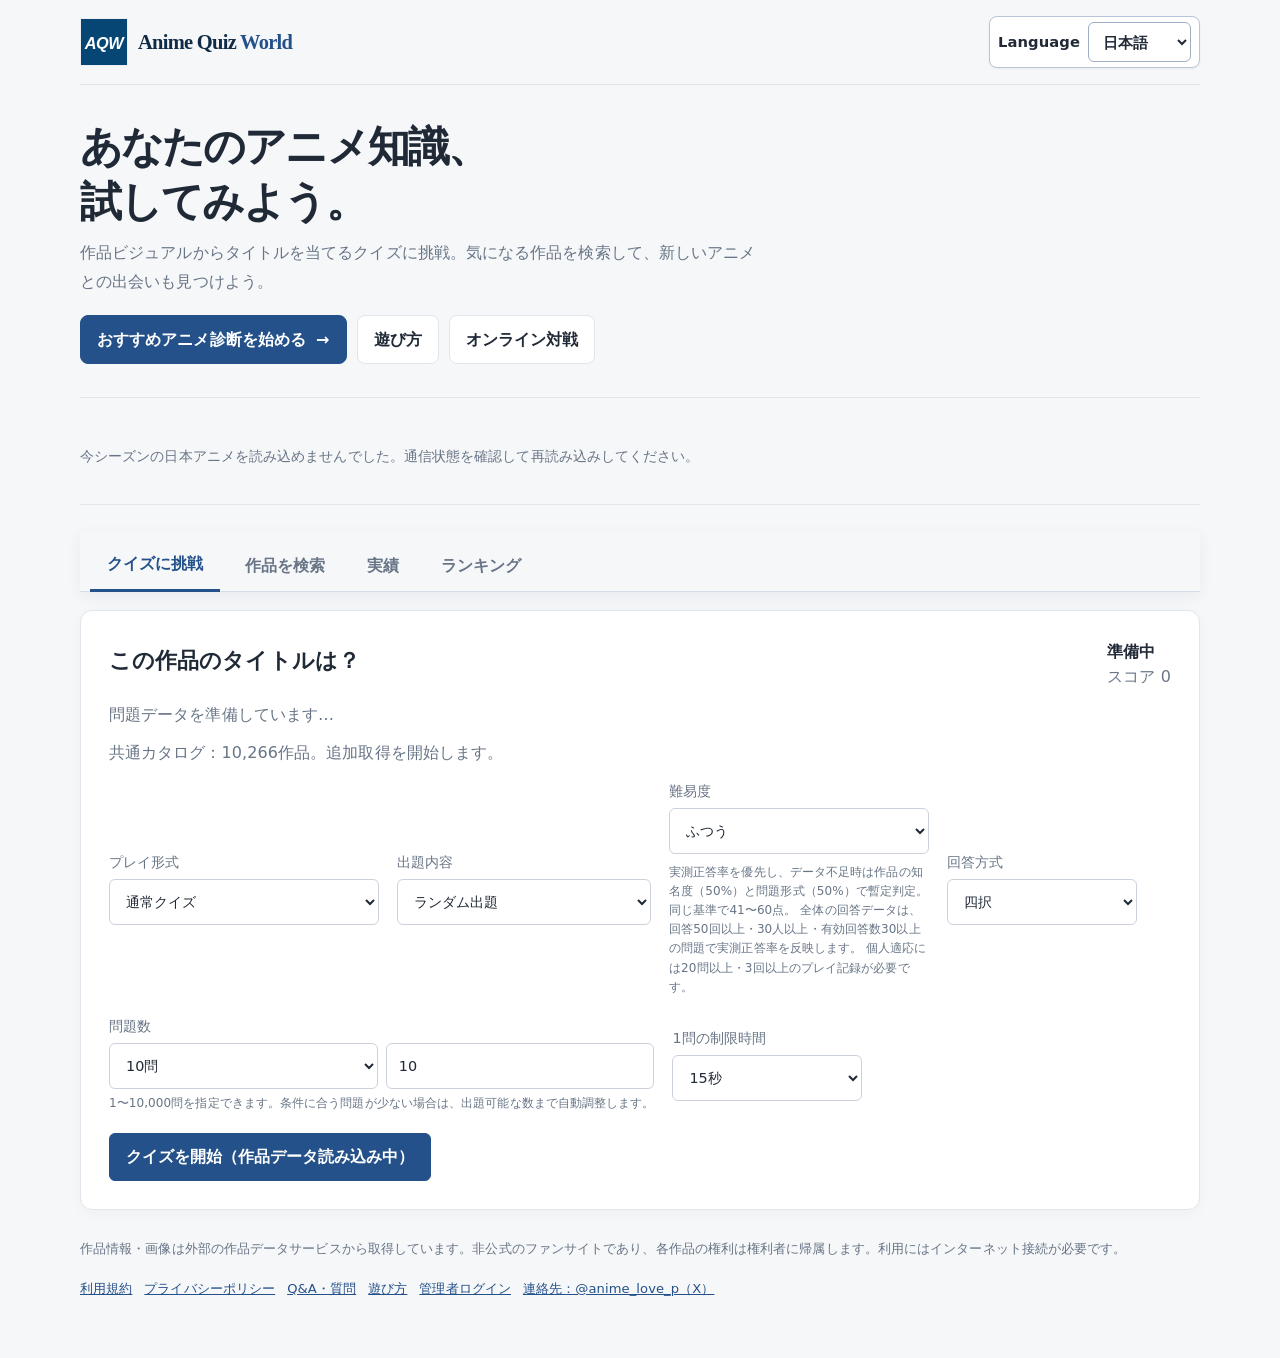
==== commit 33410b80: "Add source material and voice actor quiz modes" ====
--- a/index.html
+++ b/index.html
@@ -673,6 +673,8 @@
 <option value="titleEpisodes">作品名 → 話数</option>
 <option value="titleGenre">作品名 → ジャンル</option>
 <option value="titleFormat">作品名 → 作品形式</option>
+<option value="titleSource">作品名 → 原作の種類</option>
+<option value="voiceActor">作品名・声優 → キャラクター</option>
 
 </optgroup>
 </select></label><label for="difficultySelect"><span id="difficultyLabel">難易度</span><select id="difficultySelect" aria-describedby="difficultyHelp"><option value="veryEasy">とても簡単</option><option value="easy">簡単</option><option value="normal" selected>ふつう</option><option value="hard">難しい</option><option value="veryHard">とても難しい</option></select><small id="difficultyHelp" class="muted" style="display:block;max-width:260px;margin-top:4px">初級：作品画像から作品名を当てる問題。</small></label><label for="answerFormatSelect"><span id="answerFormatLabel">回答方式</span><select id="answerFormatSelect"><option value="choices">四択</option><option value="typed">入力式</option></select></label><label for="questionCount"><span id="countLabel">問題数</span><div style="display:grid;grid-template-columns:minmax(0,1fr) minmax(110px,1fr);gap:8px;width:100%"><select id="questionCountPreset" aria-label="問題数の定番設定" style="min-width:0;width:100%" onchange="if(this.value!=='custom')document.getElementById('questionCount').value=this.value"><option value="custom">自由入力</option><option value="5">5問</option><option value="10" selected>10問</option><option value="20">20問</option><option value="50">50問</option><option value="100">100問</option><option value="200">200問</option><option value="500">500問</option><option value="1000">1,000問</option><option value="5000">5,000問</option><option value="10000">10,000問</option></select><input id="questionCount" type="number" inputmode="numeric" min="1" max="10000" step="1" value="10" aria-label="出題問題数（1〜10,000問）" style="width:100%;min-width:0;min-height:46px;padding:10px 12px;border:1px solid #cbd2db;border-radius:6px;background:#fff;color:var(--text)" oninput="document.getElementById('questionCountPreset').value=['5','10','20','50','100','200','500','1000','5000','10000'].includes(this.value)?this.value:'custom'"></div><small id="questionCountHelp" class="muted">1〜10,000問を指定できます。出題可能な作品数を超えた場合は、出題できる数まで自動調整します。</small></label><label for="timeLimitSelect"><span id="timeLimitLabel">1問の制限時間</span><select id="timeLimitSelect"><option value="5">5秒</option><option value="10">10秒</option><option value="15" selected>15秒</option><option value="20">20秒</option><option value="30">30秒</option><option value="45">45秒</option><option value="60">60秒</option></select></label></div><div class="row"><button id="quitQuizButton" type="button" class="danger-button hidden">やめる</button></div><div id="quizArea" class="quiz-layout hidden"><img id="cover" class="cover" alt="アニメ作品のビジュアル"><div><div class="row"><span id="timerLabel" class="muted">残り時間：15秒</span><span id="elapsedLabel" class="muted">経過時間：0秒</span></div><div class="quiz-progress" role="progressbar" aria-label="Quiz progress"><div id="quizProgressBar"></div></div><div class="game-tools"><span class="pill" id="comboBadge">連続正解 0</span><span class="pill" id="hintBadge">ヒント 1回</span><button id="hintButton" type="button">四択用ヒント</button><button id="typedHintButton" class="hidden" type="button">入力用ヒント</button></div><p class="muted" id="answerPrompt">画像を見て、正しい作品名を選択してください。</p><div id="answers" class="answers"></div><div id="typedAnswerBox" class="hidden" style="margin-top:14px"><label id="typedAnswerLabel" for="typedAnswer">回答を入力</label><div class="row" style="margin-top:6px"><input id="typedAnswer" type="text" autocomplete="off" style="flex:1;min-width:0;padding:11px;border:1px solid #cbd2db;border-radius:6px" /><button id="submitTypedAnswer" class="primary" type="button">回答する</button><button id="typedUnknownAnswer" type="button">わからない</button></div></div><div class="row" style="margin-top:10px"><button id="toggleAnswerMode" class="hidden" type="button" aria-hidden="true" tabindex="-1">入力で回答する</button></div><div class="row" style="margin-top:18px"><span id="feedback" aria-live="polite"></span><button id="next" class="primary hidden">次の問題</button></div></div></div><div id="result" class="hidden"><h2 id="resultHeading">クイズ終了</h2><p id="resultText"></p><button id="restart" class="primary hidden">もう一度挑戦</button> <button id="homeAfterQuiz" type="button">戻る</button> <button id="reviewMissed" class="hidden">間違えた問題を復習</button><div class="share-actions hidden"><button id="shareResult" class="primary">結果を共有</button><button id="downloadResult">画像を保存</button></div><p id="shareStatus" class="share-note hidden" aria-live="polite"></p><div id="historySummary" class="muted hidden" style="margin-top:14px"></div></div><button id="start" class="primary hidden">クイズを開始</button></section>
@@ -749,8 +751,8 @@
 function selectLanguage(l){const next=SUPPORTED_LANGUAGES.includes(l)?l:'ja';if(next===lang)return;const active=!document.getElementById('quizArea').classList.contains('hidden')&&questions.length>0;const prompt=document.getElementById('answerPrompt'),feedback=document.getElementById('feedback');const questionView=active?{promptText:prompt?.textContent,promptWhiteSpace:prompt?.style.whiteSpace,promptPadding:prompt?.style.padding,promptBackground:prompt?.style.background,promptBorderRadius:prompt?.style.borderRadius,feedbackText:feedback?.textContent,feedbackColor:feedback?.style.color}:null;lang=next;safeStorage.setItem('aqw-language',lang);setDocumentLanguage();const sel=document.getElementById('languageSelect');if(sel)sel.value=lang;applyLanguage();if(active){if(prompt&&questionView){prompt.textContent=questionView.promptText;prompt.style.whiteSpace=questionView.promptWhiteSpace;prompt.style.padding=questionView.promptPadding;prompt.style.background=questionView.promptBackground;prompt.style.borderRadius=questionView.promptBorderRadius}if(feedback&&questionView){feedback.textContent=questionView.feedbackText;feedback.style.color=questionView.feedbackColor}updateTimer();document.getElementById('score').textContent=tr('score')+' '+points;return}if(!pool.length)prepare();else{document.getElementById('progress').textContent=pool.length+(tr('loaded')||'');document.getElementById('start').classList.remove('hidden');document.getElementById('start').textContent=tr('start')}}
 function restoreLanguage(){const saved=safeStorage.getItem('aqw-language');lang=SUPPORTED_LANGUAGES.includes(saved)?saved:'ja';setDocumentLanguage();const sel=document.getElementById('languageSelect');if(sel)sel.value=lang;applyLanguage();if(!pool.length)prepare()}
 function applyLanguage(){const uiNow=LANG_UI[lang]||LANG_UI.en;const guideText=({ja:'遊び方',en:'Help',ko:'이용 안내',zh:'使用指南',es:'Ayuda',fr:'Aide',pt:'Ajuda',de:'Hilfe'}[lang]||'Help');const accountHeading=document.getElementById('aqwAccountHeading'),accountDescription=document.getElementById('aqwAccountDescription');if(accountHeading)accountHeading.textContent=lang==='ja'?'AQWアカウント':'AQW account';if(accountDescription)accountDescription.textContent=lang==='ja'?'ランキングへの記録登録にはログインが必要です。':'Sign in to submit leaderboard records.';const guideLink=document.getElementById('guideLink'),footerGuide=document.getElementById('footerGuide');if(guideLink)guideLink.textContent=guideText;if(footerGuide)footerGuide.textContent=guideText;const recommendLink=document.querySelector('.hero-recommend-link');if(recommendLink){recommendLink.innerHTML=lang==='ja'?'おすすめアニメ診断を始める <span aria-hidden="true">→</span>':'Start Anime Recommendations <span aria-hidden="true">→</span>'}const multiplayerLink=document.querySelector('a[href="./multiplayer.html"]');if(multiplayerLink)multiplayerLink.textContent=lang==='ja'?'オンライン対戦':'Online Multiplayer';const featuredRail=document.getElementById('featuredRail');if(featuredRail&&featuredRail.querySelector('.muted'))featuredRail.querySelector('.muted').textContent=lang==='ja'?'今シーズンのアニメを読み込んでいます…':'Loading this season’s anime…';const footerLabels={footerTerms:lang==='ja'?'利用規約':'Terms of Use',footerPrivacy:lang==='ja'?'プライバシーポリシー':'Privacy Policy',footerQa:lang==='ja'?'Q&A・質問':'Q&A / Contact',footerAdmin:lang==='ja'?'管理者ログイン':'Admin Login',footerContact:lang==='ja'?'連絡先：@anime_love_p（X）':'Contact: @anime_love_p (X)'};Object.entries(footerLabels).forEach(([id,label])=>{const el=document.getElementById(id);if(el)el.textContent=label});const quitButton=document.getElementById('quitQuizButton');if(quitButton)quitButton.textContent=({ja:'やめる',en:'Quit',ko:'그만하기',zh:'退出',es:'Salir',fr:'Quitter',pt:'Sair',de:'Beenden'}[lang]||'Quit');updateDifficultyUI();const homeLogo=document.getElementById('homeLogo');if(homeLogo){homeLogo.setAttribute('aria-label',({ja:'ホームへ戻る',en:'Return to home',ko:'홈으로 돌아가기',zh:'返回首页',es:'Volver al inicio',fr:'Retour à l’accueil',pt:'Voltar ao início',de:'Zur Startseite'}[lang]||'Return to home'));homeLogo.title=homeLogo.getAttribute('aria-label')}const homeAfterQuiz=document.getElementById('homeAfterQuiz');if(homeAfterQuiz)homeAfterQuiz.textContent=({ja:'戻る',en:'Back',ko:'뒤로',zh:'返回',es:'Volver',fr:'Retour',pt:'Voltar',de:'Zurück'}[lang]||'Back');const shareBtn=document.getElementById('shareResult'),saveBtn=document.getElementById('downloadResult');if(shareBtn)shareBtn.textContent=uiNow.share||'Share result image';const answerToggleBtn=document.getElementById('toggleAnswerMode'),answerSubmitBtn=document.getElementById('submitTypedAnswer'),answerTypedLabel=document.getElementById('typedAnswerLabel');if(answerToggleBtn)answerToggleBtn.textContent=uiNow.answerTyping||'Answer by typing';if(answerSubmitBtn)answerSubmitBtn.textContent=uiNow.submit||'Submit answer';if(answerTypedLabel)answerTypedLabel.textContent=uiNow.typeAnswer||'Type your answer';const toggle=document.getElementById('toggleAnswerMode'),submit=document.getElementById('submitTypedAnswer'),typedLabel=document.getElementById('typedAnswerLabel'),hint=document.getElementById('hintButton'),typedHint=document.getElementById('typedHintButton'),typedUnknown=document.getElementById('typedUnknownAnswer');if(typedUnknown)typedUnknown.textContent=({ja:'わからない',en:"I don't know",ko:'모르겠어요',zh:'不知道',es:'No lo sé',fr:'Je ne sais pas',pt:'Não sei',de:'Ich weiß es nicht'}[lang]||"I don't know");if(toggle)toggle.textContent=uiNow.answerTyping||'Answer by typing';if(submit)submit.textContent=uiNow.submit||'Submit answer';if(typedLabel)typedLabel.textContent=uiNow.typeAnswer||'Type your answer';if(hint)hint.textContent=({ja:'四択用ヒント',en:'Multiple-choice hint',ko:'객관식 힌트',zh:'四选一提示',es:'Pista para opción múltiple',fr:'Indice QCM',pt:'Dica de múltipla escolha',de:'Multiple-Choice-Hinweis'}[lang]||'Multiple-choice hint');if(typedHint)typedHint.textContent=({ja:'入力用ヒント',en:'Typed-answer hint',ko:'직접 입력 힌트',zh:'输入题提示',es:'Pista para respuesta escrita',fr:'Indice pour réponse écrite',pt:'Dica para resposta digitada',de:'Hinweis für Texteingabe'}[lang]||'Typed-answer hint');if(saveBtn)saveBtn.textContent=uiNow.download||'Save result image';const labels=[uiNow.progressHeading,uiNow.missionHeading,uiNow.achievementHeading];['progressHeading','missionHeading','achievementHeading'].forEach((id,i)=>{const el=document.getElementById(id);if(el)el.textContent=labels[i]});const pt=document.getElementById('progressTab');if(pt)pt.textContent=uiNow.progressTab||'Progress & Collection';const pl=document.getElementById('playModeLabel');if(pl)pl.textContent=uiNow.playMode||'Play mode';const po=document.getElementById('playMode');if(po){const names=[uiNow.normal,uiNow.rush];[...po.options].forEach((o,i)=>o.textContent=names[i])}['countLabel','heroTitle','heroDescription','quizTab','searchTab','quizHeading','answerPrompt','start','resultHeading','restart','searchHeading','searchDescription','searchButton','footerText','footerText2'].forEach(k=>{let e=document.getElementById(k);if(e){if(k==='heroTitle')e.innerHTML=tr(k);else e.textContent=tr(k)}});const languageToggle=document.getElementById('languageToggle');if(languageToggle){const other=lang==='ja'?'en':'ja';languageToggle.textContent=lang==='ja'?'English':'日本語';languageToggle.setAttribute('aria-label',lang==='ja'?'Switch to English':'Switch to Japanese');languageToggle.title=lang==='ja'?'Switch to English':'Switch to Japanese'};document.getElementById('query').placeholder=tr('placeholder');if(!pool.length){document.getElementById('progress').textContent=tr('preparing');document.getElementById('score').textContent=tr('score')+' 0';}const localizedQuizModeLabels={
-ja:{image:'作品ビジュアル → 作品名',character:'登場キャラクター → 作品名',titleCharacter:'作品名 → 登場キャラクター',characterImage:'キャラクター画像 → 名前',characterNameImage:'キャラクター名 → 画像',synopsis:'あらすじ → 作品名',synonym:'略称・別名 → 作品名',studio:'制作スタジオ → 作品名',year:'公開／放送開始年 → 作品名',titleYear:'作品名 → 公開／放送開始年',titleStudio:'作品名 → 制作スタジオ',titleSynopsis:'作品名 → あらすじ',titleEpisodes:'作品名 → 話数',titleGenre:'作品名 → ジャンル',titleFormat:'作品名 → 作品形式',mixed:'ランダム出題',typed:'入力式クイズ'},
-en:{image:'Artwork → Anime',character:'Character → Anime',titleCharacter:'Anime → Character',characterImage:'Character image → Name',characterNameImage:'Character name → Image',synopsis:'Synopsis → Anime',synonym:'Alias → Anime',studio:'Studio → Anime',year:'Release/broadcast year → Anime',titleYear:'Anime → Release/broadcast year',titleStudio:'Anime → Studio',titleSynopsis:'Anime → Synopsis',titleEpisodes:'Anime → Episode count',titleGenre:'Anime → Genre',titleFormat:'Anime → Format',mixed:'Random',typed:'Typed-answer quiz'},
+ja:{image:'作品ビジュアル → 作品名',character:'登場キャラクター → 作品名',titleCharacter:'作品名 → 登場キャラクター',characterImage:'キャラクター画像 → 名前',characterNameImage:'キャラクター名 → 画像',synopsis:'あらすじ → 作品名',synonym:'略称・別名 → 作品名',studio:'制作スタジオ → 作品名',year:'公開／放送開始年 → 作品名',titleYear:'作品名 → 公開／放送開始年',titleStudio:'作品名 → 制作スタジオ',titleSynopsis:'作品名 → あらすじ',titleEpisodes:'作品名 → 話数',titleGenre:'作品名 → ジャンル',titleFormat:'作品名 → 作品形式',titleSource:'作品名 → 原作の種類',voiceActor:'作品名・声優 → キャラクター',mixed:'ランダム出題',typed:'入力式クイズ'},
+en:{image:'Artwork → Anime',character:'Character → Anime',titleCharacter:'Anime → Character',characterImage:'Character image → Name',characterNameImage:'Character name → Image',synopsis:'Synopsis → Anime',synonym:'Alias → Anime',studio:'Studio → Anime',year:'Release/broadcast year → Anime',titleYear:'Anime → Release/broadcast year',titleStudio:'Anime → Studio',titleSynopsis:'Anime → Synopsis',titleEpisodes:'Anime → Episode count',titleGenre:'Anime → Genre',titleFormat:'Anime → Format',titleSource:'Anime → Source material',voiceActor:'Anime + voice actor → Character',mixed:'Random',typed:'Typed-answer quiz'},
 ko:{image:'이미지 → 작품명',synopsis:'줄거리 → 작품명',synonym:'별칭 → 작품명',studio:'제작사 → 작품명',year:'공개·방영 연도 → 작품명',titleYear:'작품명 → 공개·방영 연도',titleStudio:'작품명 → 제작사',titleSynopsis:'작품명 → 줄거리',titleEpisodes:'작품명 → 에피소드 수',titleGenre:'작품명 → 장르',titleFormat:'작품명 → 형식',mixed:'무작위',typed:'직접 입력 퀴즈'},
 zh:{image:'图片 → 作品名',synopsis:'简介 → 作品名',synonym:'别名 → 作品名',studio:'制作公司 → 作品名',year:'上映／播出年份 → 作品名',titleYear:'作品名 → 上映／播出年份',titleStudio:'作品名 → 制作公司',titleSynopsis:'作品名 → 简介',titleEpisodes:'作品名 → 集数',titleGenre:'作品名 → 类型',titleFormat:'作品名 → 形式',mixed:'随机出题',typed:'输入答案'},
 es:{image:'Imagen → Anime',synopsis:'Sinopsis → Anime',synonym:'Alias → Anime',studio:'Estudio → Anime',year:'Año de estreno/emisión → Anime',titleYear:'Anime → Año de estreno/emisión',titleStudio:'Anime → Estudio',titleSynopsis:'Anime → Sinopsis',titleEpisodes:'Anime → Episodios',titleGenre:'Anime → Género',titleFormat:'Anime → Formato',mixed:'Aleatorio',typed:'Respuesta escrita'},
@@ -773,7 +775,7 @@
 tab:'AQW',heading:'AQW — Anime fan community',description:'Use an AQW account to post, reply, follow users, like posts, and share quiz results. Accounts and data are separate from Animecia.',postTitle:'Friend comments & replies',postDescription:'Comment and reply with friends who follow each other on AQW.',openCommunity:'Open community',profileTitle:'Profile',profileDescription:'Manage your profile and follows on AQW.',openProfile:'Open profile',status:'Email verification may be required. AQW uses its own accounts.',reset:'Reset achievements & progress',resetDescription:'Resets quiz runs and achievements stored in this browser.'
 });put('socialTab','tab');put('rankingTab','tab');put('socialHeading','heading');put('socialDescription','description');put('socialPostTitle','postTitle');put('socialPostDescription','postDescription');put('openCommunity','openCommunity');put('socialProfileTitle','profileTitle');put('socialProfileDescription','profileDescription');put('openProfile','openProfile');put('socialNextTitle','nextTitle');put('socialNextDescription','nextDescription');put('socialStatus','status');put('resetProgress','reset');put('resetDescription','resetDescription');put('shareResult','share');put('downloadResult','download');put('reviewMissed','review');put('toggleAnswerMode','answerTyping');put('submitTypedAnswer','submit');put('typedAnswerLabel','typeAnswer');put('hintButton','hint');
 const play=document.getElementById('playMode');if(play)[...play.options].forEach(o=>{const k={normal:'normal',rush:'rush'}[o.value];if(ui[k])o.textContent=ui[k]});
-const modeNames={image:'image',studio:'studio',synonym:'synonym',titleYear:'titleYear',titleStudio:'titleStudio',synopsis:'synopsis',titleSynopsis:'titleSynopsis',mixed:'mixed',typed:'typed'};const modeSel=document.getElementById('modeSelect');if(modeSel)[...modeSel.options].forEach(o=>{if(ui[modeNames[o.value]])o.textContent=ui[modeNames[o.value]]});
+const modeNames={image:'image',studio:'studio',synonym:'synonym',titleYear:'titleYear',titleStudio:'titleStudio',synopsis:'synopsis',titleSynopsis:'titleSynopsis',titleSource:'titleSource',voiceActor:'voiceActor',mixed:'mixed',typed:'typed'};const modeSel=document.getElementById('modeSelect');if(modeSel)[...modeSel.options].forEach(o=>{if(ui[modeNames[o.value]])o.textContent=ui[modeNames[o.value]]});
 const foot=document.getElementById('footerText');if(foot&&lang!=='ja')foot.textContent=lang==='en'?'Anime data and images are provided by an external anime database service. This is an unofficial fan site; all rights belong to their respective owners. An internet connection is required.':({ko:'작품 데이터와 이미지는 외부 애니메이션 데이터베이스에서 제공합니다. 비공식 팬 사이트이며 모든 권리는 각 권리자에게 있습니다. 인터넷 연결이 필요합니다.',zh:'作品数据和图片来自外部动漫数据库。本网站为非官方粉丝网站，所有权利归各自权利人所有。需要连接互联网。',es:'Los datos e imágenes proceden de una base de datos externa. Este es un sitio de fans no oficial; los derechos pertenecen a sus respectivos titulares. Se requiere conexión a Internet.',fr:'Les données et images proviennent d’une base de données externe. Ce site de fans est non officiel ; tous les droits appartiennent à leurs détenteurs. Une connexion Internet est nécessaire.',pt:'Os dados e imagens vêm de uma base de dados externa. Este é um site de fãs não oficial; todos os direitos pertencem aos respetivos titulares. É necessária ligação à Internet.',de:'Anime-Daten und Bilder stammen aus einer externen Datenbank. Dies ist eine inoffizielle Fanseite; alle Rechte liegen bei den jeweiligen Rechteinhabern. Eine Internetverbindung ist erforderlich.'}[lang]||ui.heroDescription);const socialUI={
 ja:{heading:'AQW — アニメ好きのための交流スペース',description:'AQW独自のアカウントで投稿、返信、フォロー、いいね、クイズ結果の共有ができます。Animeciaとはアカウント・データを共有しません。',status:'AQWのSNSを準備しています…',auth:'ログイン / 新規登録',username:'ユーザー名（登録時）',email:'メールアドレス',password:'パスワード',display:'表示名（登録時）',terms:'利用規約とプライバシーポリシーを確認し、同意します。',signin:'ログイン',signup:'新規登録はこちら',signout:'ログアウト',profile:'プロフィール',saveProfile:'プロフィールを保存',newPassword:'新しいパスワード',confirmPassword:'新しいパスワード（確認）',changePassword:'パスワードを変更',userSearch:'ユーザー検索・フレンド登録',userSearchDesc:'相手をフォローできます。お互いにフォローするとフレンドになり、1対1のチャットができます。',searchPlaceholder:'ユーザー名・表示名',search:'検索',friends:'フレンドとのチャット',friendList:'フレンド一覧',friendDesc:'相互にフォローしているユーザーが表示されます。',refreshFriends:'フレンド一覧を更新',chooseConversation:'チャットする相手を選択してください',messagePlaceholder:'メッセージを書く（最大2,000文字）',send:'送信',termsLink:'利用規約',privacyLink:'プライバシーポリシー'},
 en:{heading:'AQW — Anime fan community',description:'Use an AQW account to post, reply, follow users, like posts, and share quiz results. Accounts and data are separate from Animecia.',status:'Preparing AQW community…',auth:'Sign in / Create account',username:'Username (registration)',email:'Email address',password:'Password',display:'Display name (registration)',terms:'I have read and agree to the Terms of Use and Privacy Policy.',signin:'Sign in',signup:'Create an account',signout:'Sign out',profile:'Profile',saveProfile:'Save profile',newPassword:'New password',confirmPassword:'Confirm new password',changePassword:'Change password',userSearch:'Find users and add friends',userSearchDesc:'Follow users. When you follow each other, you become friends and can chat one-to-one.',searchPlaceholder:'Username or display name',search:'Search',friends:'Chat with friends',friendList:'Friends',friendDesc:'Users who follow each other appear here.',refreshFriends:'Refresh friends',chooseConversation:'Select someone to chat with',messagePlaceholder:'Write a message (up to 2,000 characters)',send:'Send',termsLink:'Terms of Use',privacyLink:'Privacy Policy'},
@@ -813,7 +815,7 @@
 const legal=document.querySelectorAll('#social > .legal-links a');if(legal[0])legal[0].textContent=sl.termsLink;if(legal[1])legal[1].textContent=sl.privacyLink;
 const ph=document.getElementById('query');if(ph)ph.placeholder=lang==='ja'?'例：葬送のフリーレン':lang==='en'?'e.g. Frieren: Beyond Journey’s End':({ko:'예: 장송의 프리렌',zh:'例如：葬送的芙莉莲',es:'p. ej., Frieren',fr:'ex. : Frieren',pt:'ex.: Frieren',de:'z. B. Frieren'}[lang]||'Search anime');
 }
-const query=`query ($page:Int,$perPage:Int,$search:String,$id_in:[Int],$format_in:[MediaFormat],$startDate_greater:FuzzyDateInt,$startDate_lesser:FuzzyDateInt) { Page(page:$page,perPage:$perPage) { pageInfo { hasNextPage } media(id_in:$id_in,format_in:$format_in,startDate_greater:$startDate_greater,startDate_lesser:$startDate_lesser,type:ANIME,sort:POPULARITY_DESC,search:$search,isAdult:false) { id countryOfOrigin source(version:2) relations { edges { relationType node { id type countryOfOrigin format } } } format popularity title { romaji english native } description(asHtml:false) synonyms characters(perPage:10,sort:ROLE) { nodes { id name { full native } image { large } } } coverImage { large medium extraLarge } episodes seasonYear averageScore genres studios { nodes { name } } startDate { year }  externalLinks { url site type isDisabled language } } } }`;
+const query=`query ($page:Int,$perPage:Int,$search:String,$id_in:[Int],$format_in:[MediaFormat],$startDate_greater:FuzzyDateInt,$startDate_lesser:FuzzyDateInt) { Page(page:$page,perPage:$perPage) { pageInfo { hasNextPage } media(id_in:$id_in,format_in:$format_in,startDate_greater:$startDate_greater,startDate_lesser:$startDate_lesser,type:ANIME,sort:POPULARITY_DESC,search:$search,isAdult:false) { id countryOfOrigin source(version:2) relations { edges { relationType node { id type countryOfOrigin format } } } format popularity title { romaji english native } description(asHtml:false) synonyms characters(perPage:10,sort:ROLE) { nodes { id name { full native } image { large } } edges { node { id name { full native } image { large } } voiceActors(language:JAPANESE) { id name { full native } } } } coverImage { large medium extraLarge } episodes seasonYear averageScore genres studios { nodes { name } } startDate { year }  externalLinks { url site type isDisabled language } } } }`;
 function normalizeUnicode(value){if(typeof value==='string')return value.normalize('NFC');if(Array.isArray(value))return value.map(normalizeUnicode);if(value&&typeof value==='object'){const out={};for(const [key,item] of Object.entries(value))out[key]=normalizeUnicode(item);return out}return value}
 
 function isJapaneseOriginAnime(a){
@@ -1814,7 +1816,7 @@
   const count=difficultyYearCounts.get(animeYear(a))||0;
   score=score*.7+(100*(1-count/difficultyMaxYearCount))*.3;
  }
- if(['character','titleCharacter','characterImage','characterNameImage'].includes(mode)){
+ if(['character','titleCharacter','characterImage','characterNameImage','voiceActor'].includes(mode)){
   const count=Math.max(1,characterNames(a).length);
   score+=Math.max(0,5-count)*2.5;
  }
@@ -1981,6 +1983,7 @@
  const yearKeys=new Set(tierPool.map(animeYear).filter(year=>Number.isInteger(year)&&year>1900).map(String));
  const episodeKeys=new Set(tierPool.map(item=>Number(item?.episodes)).filter(value=>Number.isInteger(value)&&value>0).map(String));
  const formatKeys=new Set(tierPool.map(item=>String(item?.format||'').trim()).filter(Boolean));
+ const sourceKeys=new Set(tierPool.map(item=>String(item?.source||'').trim()).filter(Boolean));
  const genreKeys=new Set(tierPool.flatMap(item=>Array.isArray(item?.genres)?item.genres:[]).map(value=>String(value||'').trim()).filter(Boolean));
  const synopsisKeys=new Set();
  for(const item of tierPool){
@@ -2017,7 +2020,7 @@
  for(const key of characterNameKeys)if(characterNameAnimeCounts.get(key)===1)uniqueCharacterNameKeys.add(key);
  const value={
   titleKeys,titleChoiceRecords,titleAliasOwners,aliasAnimeOwners,
-  tierStudioKeys,studioKeys:tierStudioKeys,yearKeys,episodeKeys,formatKeys,genreKeys,
+  tierStudioKeys,studioKeys:tierStudioKeys,yearKeys,episodeKeys,formatKeys,sourceKeys,genreKeys,
   characterNameKeys,characterNamesByAnime,characterNameAnimeCounts,characterNameCounts,
   uniqueCharacterNameKeys,uniqueCharacterRecords,
   synopsisCandidates:tierPool.filter(hasUsableSynopsis),synopsisKeys
@@ -2173,8 +2176,34 @@
  return records;
 }
 function formatChoiceRecordsForAnime(a){return metadataValueChoiceRecords(a,'format',quizFormatLabel)}
-
-function questionModeHasFourChoices(a,mode){const format=$('#answerFormatSelect')?.value||'choices';if(format==='typed'&&playMode!=='rush')return mode!=='titleSynopsis';const titleKey=normalizeAnswer(titleOf(a));if(mode==='image')return !!titleKey&&titleImageIsSafe(a)&&hasFourDistinctTitleChoices(a);if(mode==='year')return yearTitleChoiceRecordsForAnime(a).length>=4;if(mode==='titleStudio')return !!a.studios?.nodes?.[0]?.name&&hasFourDistinctStudioChoices(a);const summary=questionChoiceSummary();if(mode==='titleYear')return yearChoiceRecordsForAnime(a).length>=4;if(mode==='synonym')return !!titleKey&&hasFourDistinctTitleChoices(a)&&uniqueAliasCandidates(a).length>0;if(mode==='synopsis')return hasFourDistinctSynopsisChoices(a,true);if(mode==='titleEpisodes')return episodeChoiceRecordsForAnime(a).length>=4;if(mode==='titleGenre')return genreChoiceRecordsForAnime(a).length>=4;if(mode==='titleFormat')return formatChoiceRecordsForAnime(a).length>=4;if(mode==='character')return characterRecords([a]).some(record=>isSingleAnimeCharacter(record,summary))&&!!titleKey&&hasFourDistinctTitleChoices(a,summary);if(mode==='titleCharacter')return characterRecordsWithFourTitleChoicesForAnime(a,summary).length>0;if(mode==='characterImage')return characterRecordsWithFourChoicesForAnime(a,summary,false).length>0;if(mode==='characterNameImage')return characterRecordsWithFourChoicesForAnime(a,summary,true).length>0;return false}
+function quizSourceLabel(value){const labels={ja:{ORIGINAL:'オリジナル',MANGA:'漫画',LIGHT_NOVEL:'ライトノベル',NOVEL:'小説',WEB_NOVEL:'Web小説',VISUAL_NOVEL:'ビジュアルノベル',VIDEO_GAME:'ゲーム',DOUJINSHI:'同人作品',OTHER:'その他'},en:{ORIGINAL:'Original',MANGA:'Manga',LIGHT_NOVEL:'Light novel',NOVEL:'Novel',WEB_NOVEL:'Web novel',VISUAL_NOVEL:'Visual novel',VIDEO_GAME:'Video game',DOUJINSHI:'Doujinshi',OTHER:'Other'}};return labels[lang]?.[value]||labels.en[value]||value}
+function sourceChoiceRecordsForAnime(a){return metadataValueChoiceRecords(a,'source',quizSourceLabel)}
+function voiceActorDisplayName(actor){const name=actor?.name||{};return String((lang==='ja'?name.native:(name.full||name.native))||name.full||name.native||'').trim()}
+function voiceActorCharacterRecords(anime){
+ const records=[],seenActors=new Set(),seenCharacters=new Set();
+ for(const edge of anime?.characters?.edges||[]){
+  const character=edge?.node,characterName=characterDisplayName(character),characterId=Number(character?.id)||0;
+  const actor=edge?.voiceActors?.find(item=>voiceActorDisplayName(item));
+  const actorName=voiceActorDisplayName(actor),actorId=Number(actor?.id)||0;
+  if(!characterName||!actorName||!characterId||!actorId||seenActors.has(actorId)||seenCharacters.has(characterId))continue;
+  seenActors.add(actorId);seenCharacters.add(characterId);
+  records.push({characterId,characterName,actorId,actorName});
+ }
+ return records;
+}
+function voiceActorChoiceRecordsForAnime(anime,correctRecord){
+ if(!correctRecord?.characterName)return [];
+ const records=[{label:correctRecord.characterName,value:correctRecord.characterName}],seen=new Set([normalizeAnswer(correctRecord.characterName)]);
+ for(const item of shuffle(voiceActorCharacterRecords(anime))){
+  const key=normalizeAnswer(item.characterName);
+  if(!key||seen.has(key))continue;
+  seen.add(key);records.push({label:item.characterName,value:item.characterName});
+  if(records.length===4)break;
+ }
+ return records;
+}
+
+function questionModeHasFourChoices(a,mode){const format=$('#answerFormatSelect')?.value||'choices';if(format==='typed'&&playMode!=='rush')return mode!=='titleSynopsis';const titleKey=normalizeAnswer(titleOf(a));if(mode==='image')return !!titleKey&&titleImageIsSafe(a)&&hasFourDistinctTitleChoices(a);if(mode==='year')return yearTitleChoiceRecordsForAnime(a).length>=4;if(mode==='titleStudio')return !!a.studios?.nodes?.[0]?.name&&hasFourDistinctStudioChoices(a);const summary=questionChoiceSummary();if(mode==='titleYear')return yearChoiceRecordsForAnime(a).length>=4;if(mode==='synonym')return !!titleKey&&hasFourDistinctTitleChoices(a)&&uniqueAliasCandidates(a).length>0;if(mode==='synopsis')return hasFourDistinctSynopsisChoices(a,true);if(mode==='titleEpisodes')return episodeChoiceRecordsForAnime(a).length>=4;if(mode==='titleGenre')return genreChoiceRecordsForAnime(a).length>=4;if(mode==='titleFormat')return formatChoiceRecordsForAnime(a).length>=4;if(mode==='titleSource')return sourceChoiceRecordsForAnime(a).length>=4;if(mode==='voiceActor')return voiceActorCharacterRecords(a).length>=4&&voiceActorChoiceRecordsForAnime(a,voiceActorCharacterRecords(a)[0]).length>=4;if(mode==='character')return characterRecords([a]).some(record=>isSingleAnimeCharacter(record,summary))&&!!titleKey&&hasFourDistinctTitleChoices(a,summary);if(mode==='titleCharacter')return characterRecordsWithFourTitleChoicesForAnime(a,summary).length>0;if(mode==='characterImage')return characterRecordsWithFourChoicesForAnime(a,summary,false).length>0;if(mode==='characterNameImage')return characterRecordsWithFourChoicesForAnime(a,summary,true).length>0;return false}
 
 function availableQuestionModes(a,format=$('#answerFormatSelect')?.value||'choices'){
  const modes=[];
@@ -2186,6 +2215,8 @@
  if(titleUsable(a)&&a?.format!=='MOVIE'&&Number.isInteger(Number(a?.episodes))&&Number(a.episodes)>0)modes.push('titleEpisodes');
  if(titleUsable(a)&&Array.isArray(a?.genres)&&a.genres.length)modes.push('titleGenre');
  if(titleUsable(a)&&a?.format)modes.push('titleFormat');
+ if(titleUsable(a)&&a?.source)modes.push('titleSource');
+ if(titleUsable(a)&&voiceActorCharacterRecords(a).length>=4)modes.push('voiceActor');
  if(format!=='typed'){
   if(titleUsable(a)&&characterRecords([a]).some(record=>isSingleAnimeCharacter(record)))modes.push('character');
   if(titleUsable(a)&&characterRecordsWithFourTitleChoicesForAnime(a).length>0)modes.push('titleCharacter');
@@ -2363,7 +2394,7 @@
  if(format==='typed'&&mode==='titleSynopsis')return false;
  if(mode==='image'&&!titleImageIsSafe(a))return false;
  if(format==='typed'&&!typedTitleEligible(a))return false;
- if(['image','synonym','titleYear','titleStudio','synopsis','titleEpisodes','titleGenre','titleFormat'].includes(mode)&&!titleUsable(a))return false;
+ if(['image','synonym','titleYear','titleStudio','synopsis','titleEpisodes','titleGenre','titleFormat','titleSource','voiceActor'].includes(mode)&&!titleUsable(a))return false;
  if(mode==='titleStudio'&&!a.studios?.nodes?.[0]?.name)return false;
  if(mode==='titleYear'&&(!Number.isInteger(animeYear(a))||animeYear(a)<=1900))return false;
  if(mode==='synonym'&&!uniqueAliasCandidates(a).length)return false;
@@ -2371,6 +2402,8 @@
  if(mode==='titleEpisodes'&&(a?.format==='MOVIE'||!Number.isInteger(Number(a?.episodes))||Number(a.episodes)<=0))return false;
  if(mode==='titleGenre'&&(!Array.isArray(a?.genres)||!a.genres.length))return false;
  if(mode==='titleFormat'&&!a?.format)return false;
+ if(mode==='titleSource'&&!a?.source)return false;
+ if(mode==='voiceActor'&&voiceActorCharacterRecords(a).length<4)return false;
  
  return true;
 }
@@ -2577,9 +2610,11 @@
 if(actualMode==='titleEpisodes'){prompt='「'+titleOf(a)+'」'+qText('titleEpisodes');correct=String(a.episodes);opts=shuffle(episodeChoiceRecordsForAnime(a))}
 if(actualMode==='titleGenre'){const genreOptions=genreChoiceRecordsForAnime(a),correctGenre=genreOptions[0];prompt='「'+titleOf(a)+'」'+qText('titleGenre');correct=correctGenre?.value||'';opts=shuffle(genreOptions)}
 if(actualMode==='titleFormat'){const formatOptions=formatChoiceRecordsForAnime(a),correctFormat=formatOptions[0];prompt='「'+titleOf(a)+'」'+qText('titleFormat');correct=correctFormat?.value||'';opts=shuffle(formatOptions)}
-
-
-if(!typingOnly&&opts.length<4&&titleImageIsSafe(a)&&!['titleYear','titleStudio','synonym','synopsis','titleSynopsis','titleEpisodes','titleGenre','titleFormat','studio','year'].includes(actualMode)){
+if(actualMode==='titleSource'){const sourceOptions=sourceChoiceRecordsForAnime(a),correctSource=sourceOptions[0];prompt='「'+titleOf(a)+'」'+(lang==='ja'?'の原作の種類は？':' — what is its source material?');correct=correctSource?.value||'';opts=shuffle(sourceOptions);$('#cover').classList.add('hidden')}
+if(actualMode==='voiceActor'){const voiceRecords=voiceActorCharacterRecords(a),correctRecord=shuffle(voiceRecords)[0];prompt='「'+titleOf(a)+'」で「'+(correctRecord?.actorName||'')+'」が演じるキャラクターは？';if(lang==='en')prompt='In '+titleOf(a)+', which character is voiced by '+(correctRecord?.actorName||'')+'?';correct=correctRecord?.characterName||'';opts=shuffle(voiceActorChoiceRecordsForAnime(a,correctRecord));$('#cover').src=a?.coverImage?.large||a?.coverImage?.medium||'';$('#cover').classList.remove('hidden')}
+
+
+if(!typingOnly&&opts.length<4&&titleImageIsSafe(a)&&!['titleYear','titleStudio','synonym','synopsis','titleSynopsis','titleEpisodes','titleGenre','titleFormat','titleSource','voiceActor','studio','year'].includes(actualMode)){
  // Keep studio/alias questions in their selected mode; their answer is still an anime title,
  // so the shared title-choice recovery below can safely complete their distractor set.
  actualMode='image';prompt=qText('image');correct=titleOf(a);opts=makeTitleOptions(a);
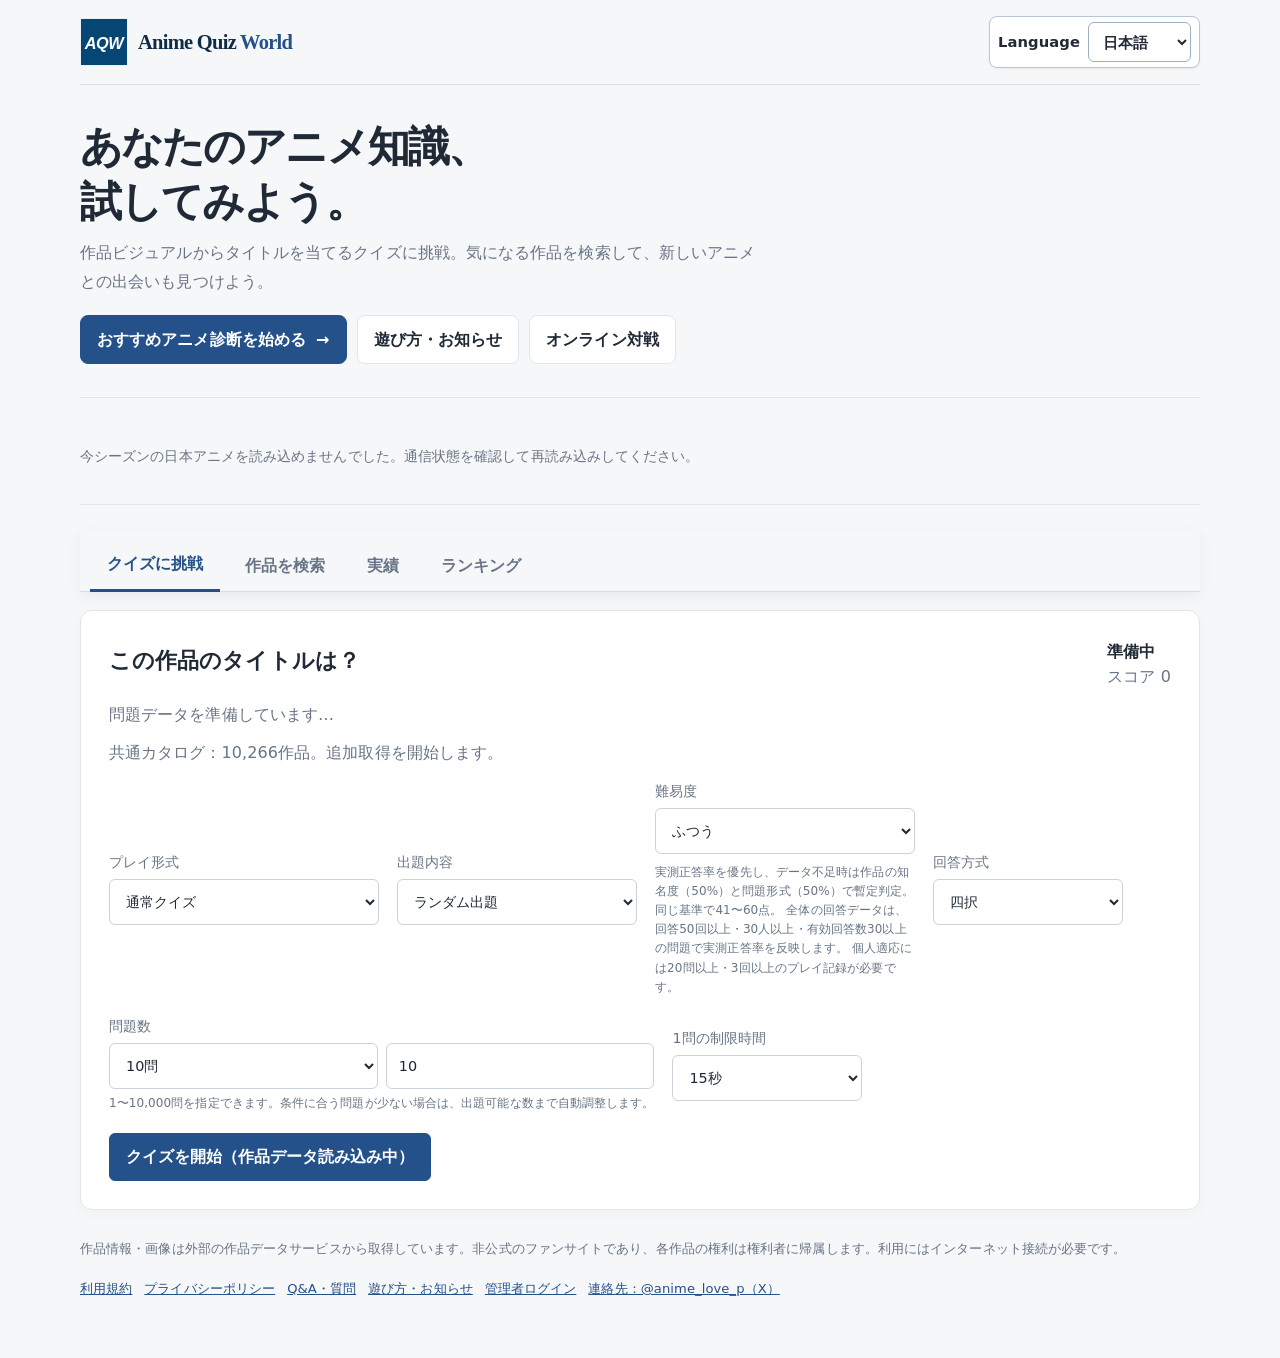
==== commit 133e9e61: "Remove XP player leaderboard and submission flow" ====
--- a/index.html
+++ b/index.html
@@ -651,7 +651,7 @@
 </head>
 <body><a class="skip-link" href="#quiz">クイズへ移動</a><div id="app" class="wrap">
 <header class="top"><div class="brand-area"><button type="button" class="brand-home" id="homeLogo" aria-label="AQW Home" title="AQW Home"><svg class="aqw-logo" viewBox="0 0 100 100" role="img" aria-label="AQW"><rect x="2" y="2" width="96" height="96" fill="#064675"/><text x="50" y="64" text-anchor="middle" font-family="Arial,Helvetica,sans-serif" font-size="34" font-weight="800" font-style="italic" letter-spacing="-1" textLength="80" lengthAdjust="spacingAndGlyphs" fill="#fff">AQW</text></svg></button><div><div class="brand">Anime Quiz <span>World</span></div></div></div><div class="top-actions"><label class="language-picker" for="languageSelect"><span id="languageLabel">Language</span> <select id="languageSelect" aria-label="Display language" onchange="selectLanguage(this.value)"><option value="ja">日本語</option><option value="en">English</option></select></label></div></header>
-<section class="hero"><div class="tag">PLAY · DISCOVER · CHALLENGE</div><h1 id="heroTitle">あなたのアニメ知識、<br>試してみよう。</h1><p id="heroDescription">作品ビジュアルからタイトルを当てるクイズに挑戦。気になる作品を検索して、新しいアニメとの出会いも見つけよう。</p><div class="hero-actions"><a class="hero-recommend-link" href="./recommend.html">おすすめアニメ診断を始める <span aria-hidden="true">→</span></a><a class="hero-info-link" id="guideLink" href="./guide.html">遊び方</a><a class="hero-info-link" href="./multiplayer.html">オンライン対戦</a></div></section>
+<section class="hero"><div class="tag">PLAY · DISCOVER · CHALLENGE</div><h1 id="heroTitle">あなたのアニメ知識、<br>試してみよう。</h1><p id="heroDescription">作品ビジュアルからタイトルを当てるクイズに挑戦。気になる作品を検索して、新しいアニメとの出会いも見つけよう。</p><div class="hero-actions"><a class="hero-recommend-link" href="./recommend.html">おすすめアニメ診断を始める <span aria-hidden="true">→</span></a><a class="hero-info-link" id="guideLink" href="./guide.html">遊び方・お知らせ</a><a class="hero-info-link" href="./multiplayer.html">オンライン対戦</a></div></section>
 <section class="featured-section" aria-label="今シーズンの日本アニメ"><div id="featuredRail" class="featured-rail" aria-live="polite"><p class="muted">今シーズンのアニメを読み込んでいます…</p></div></section>
 <nav class="tabs" id="mainNavigation" role="tablist" aria-label="メインメニュー"><button type="button" class="tab active" data-tab="quiz" id="quizTab" role="tab" aria-controls="quiz" aria-selected="true" tabindex="0">クイズ</button><button type="button" class="tab" data-tab="search" id="searchTab" role="tab" aria-controls="search" aria-selected="false" tabindex="-1">検索</button><button type="button" class="tab" data-tab="progressTab" id="progressTab" role="tab" aria-controls="progressPanel" aria-selected="false" tabindex="-1">実績</button><button type="button" class="tab" data-tab="ranking" id="rankingTab" role="tab" aria-controls="ranking" aria-selected="false" tabindex="-1">ランキング</button></nav>
 <section id="quiz" class="card" tabindex="-1"><div class="row" id="quizHeader"><div><div class="tag">ANIME TITLE QUIZ</div><h2 id="quizHeading">この作品のタイトルは？</h2></div><div><strong id="progress">準備中</strong><div class="muted" id="score">スコア 0</div></div></div><div id="quizStatus" class="status" role="status" aria-live="polite">作品データを読み込んでいます…</div><div id="animePoolProgress" class="muted" aria-live="polite">作品データの取得状況を表示します。</div><div class="setup-controls row" id="setupControls"><label for="playMode"><span id="playModeLabel">プレイ形式</span><select id="playMode"><option value="normal">通常クイズ</option><option value="rush">スピードラッシュ（10問・5秒）</option></select></label><label for="modeSelect"><span id="modeLabel">出題内容</span><select id="modeSelect">
@@ -661,27 +661,31 @@
 <option value="synopsis">あらすじ → 作品名</option>
 <option value="synonym">略称・別名 → 作品名</option>
 </optgroup>
-<optgroup label="キャラクターを当てる">
-<option value="character">登場キャラクター → 作品名</option>
-<option value="titleCharacter">作品名 → 登場キャラクター</option>
-<option value="characterImage">キャラクター画像 → 名前</option>
-<option value="characterNameImage">キャラクター名 → 画像</option>
-</optgroup>
 <optgroup label="作品情報を当てる">
 <option value="titleYear">作品名 → 公開／放送開始年</option>
 <option value="titleStudio">作品名 → 制作スタジオ</option>
 <option value="titleEpisodes">作品名 → 話数</option>
 <option value="titleGenre">作品名 → ジャンル</option>
 <option value="titleFormat">作品名 → 作品形式</option>
-<option value="titleSource">作品名 → 原作の種類</option>
-<option value="voiceActor">作品名・声優 → キャラクター</option>
 
 </optgroup>
 </select></label><label for="difficultySelect"><span id="difficultyLabel">難易度</span><select id="difficultySelect" aria-describedby="difficultyHelp"><option value="veryEasy">とても簡単</option><option value="easy">簡単</option><option value="normal" selected>ふつう</option><option value="hard">難しい</option><option value="veryHard">とても難しい</option></select><small id="difficultyHelp" class="muted" style="display:block;max-width:260px;margin-top:4px">初級：作品画像から作品名を当てる問題。</small></label><label for="answerFormatSelect"><span id="answerFormatLabel">回答方式</span><select id="answerFormatSelect"><option value="choices">四択</option><option value="typed">入力式</option></select></label><label for="questionCount"><span id="countLabel">問題数</span><div style="display:grid;grid-template-columns:minmax(0,1fr) minmax(110px,1fr);gap:8px;width:100%"><select id="questionCountPreset" aria-label="問題数の定番設定" style="min-width:0;width:100%" onchange="if(this.value!=='custom')document.getElementById('questionCount').value=this.value"><option value="custom">自由入力</option><option value="5">5問</option><option value="10" selected>10問</option><option value="20">20問</option><option value="50">50問</option><option value="100">100問</option><option value="200">200問</option><option value="500">500問</option><option value="1000">1,000問</option><option value="5000">5,000問</option><option value="10000">10,000問</option></select><input id="questionCount" type="number" inputmode="numeric" min="1" max="10000" step="1" value="10" aria-label="出題問題数（1〜10,000問）" style="width:100%;min-width:0;min-height:46px;padding:10px 12px;border:1px solid #cbd2db;border-radius:6px;background:#fff;color:var(--text)" oninput="document.getElementById('questionCountPreset').value=['5','10','20','50','100','200','500','1000','5000','10000'].includes(this.value)?this.value:'custom'"></div><small id="questionCountHelp" class="muted">1〜10,000問を指定できます。出題可能な作品数を超えた場合は、出題できる数まで自動調整します。</small></label><label for="timeLimitSelect"><span id="timeLimitLabel">1問の制限時間</span><select id="timeLimitSelect"><option value="5">5秒</option><option value="10">10秒</option><option value="15" selected>15秒</option><option value="20">20秒</option><option value="30">30秒</option><option value="45">45秒</option><option value="60">60秒</option></select></label></div><div class="row"><button id="quitQuizButton" type="button" class="danger-button hidden">やめる</button></div><div id="quizArea" class="quiz-layout hidden"><img id="cover" class="cover" alt="アニメ作品のビジュアル"><div><div class="row"><span id="timerLabel" class="muted">残り時間：15秒</span><span id="elapsedLabel" class="muted">経過時間：0秒</span></div><div class="quiz-progress" role="progressbar" aria-label="Quiz progress"><div id="quizProgressBar"></div></div><div class="game-tools"><span class="pill" id="comboBadge">連続正解 0</span><span class="pill" id="hintBadge">ヒント 1回</span><button id="hintButton" type="button">四択用ヒント</button><button id="typedHintButton" class="hidden" type="button">入力用ヒント</button></div><p class="muted" id="answerPrompt">画像を見て、正しい作品名を選択してください。</p><div id="answers" class="answers"></div><div id="typedAnswerBox" class="hidden" style="margin-top:14px"><label id="typedAnswerLabel" for="typedAnswer">回答を入力</label><div class="row" style="margin-top:6px"><input id="typedAnswer" type="text" autocomplete="off" style="flex:1;min-width:0;padding:11px;border:1px solid #cbd2db;border-radius:6px" /><button id="submitTypedAnswer" class="primary" type="button">回答する</button><button id="typedUnknownAnswer" type="button">わからない</button></div></div><div class="row" style="margin-top:10px"><button id="toggleAnswerMode" class="hidden" type="button" aria-hidden="true" tabindex="-1">入力で回答する</button></div><div class="row" style="margin-top:18px"><span id="feedback" aria-live="polite"></span><button id="next" class="primary hidden">次の問題</button></div></div></div><div id="result" class="hidden"><h2 id="resultHeading">クイズ終了</h2><p id="resultText"></p><button id="restart" class="primary hidden">もう一度挑戦</button> <button id="homeAfterQuiz" type="button">戻る</button> <button id="reviewMissed" class="hidden">間違えた問題を復習</button><div class="share-actions hidden"><button id="shareResult" class="primary">結果を共有</button><button id="downloadResult">画像を保存</button></div><p id="shareStatus" class="share-note hidden" aria-live="polite"></p><div id="historySummary" class="muted hidden" style="margin-top:14px"></div></div><button id="start" class="primary hidden">クイズを開始</button></section>
-<section id="progressPanel" class="card hidden"><div class="row" style="justify-content:space-between;align-items:center"><h2 id="progressHeading">実績</h2><button type="button" id="resetProgress" class="danger-button">実績・プレイ記録をリセット</button></div><p class="muted" id="resetDescription">このブラウザに保存されたプレイ回数と実績をリセットします。</p><div id="achievements" class="grid"></div></section>
+<section id="progressPanel" class="card hidden"><div class="row" style="justify-content:space-between;align-items:center"><h2 id="progressHeading">実績</h2><button type="button" id="resetProgress" class="danger-button">実績をリセット</button></div><p class="muted" id="resetDescription">このブラウザに保存された実績をリセットします。</p><div id="achievements" class="grid"></div></section>
 <section id="ranking" class="card hidden">
 <div class="tag">AQW RANKINGS</div><h2 id="rankingHeading">ランキング</h2><div class="game-tools"><button id="aqwResetOnlineRecords" type="button" class="danger-button">ランキング実績をリセット</button><button id="aqwToggleLeaderboardRegistration" type="button">ランキング登録を解除</button></div><p class="muted" id="aqwLeaderboardAccountStatus" role="status" aria-live="polite"></p>
-<section id="aqwAccountAccess" class="social-box" aria-labelledby="aqwAccountHeading"><h3 id="aqwAccountHeading">AQWアカウント</h3><p id="aqwAccountDescription" class="muted">ランキングへの記録登録にはログインが必要です。</p><div class="social-status" id="aqwSocialStatus" role="status">ランキング機能を準備しています…</div>
+<section id="aqwRushLeaderboard" class="social-box aqw-rush-board" aria-labelledby="aqwRushBoardTitle">
+ <div class="aqw-rush-board-head"><h3 id="aqwRushBoardTitle">スピードラッシュ・世界ランキング</h3><div class="aqw-rush-board-actions"><label class="aqw-player-sort-label" for="aqwRushBoardPeriod"><span id="aqwRushBoardPeriodLabel">期間</span><select id="aqwRushBoardPeriod"><option value="all">全期間</option><option value="day">今日</option><option value="week">今週</option><option value="month">今月</option></select></label><button id="aqwRushBoardRefresh" type="button">更新</button><button id="aqwRushBoardShare" type="button">ランキングを共有</button><button id="aqwRushBoardSave" type="button">画像を保存</button></div></div>
+ <p class="muted aqw-rush-board-desc" id="aqwRushBoardDescription">ログインして記録を登録できます。各ユーザーの自己ベストを表示します。</p>
+ <p class="aqw-rush-board-status" id="aqwRushBoardStatus" role="status" aria-live="polite">ランキングを読み込んでいます…</p>
+ <div class="aqw-rush-board-scroll"><table><thead><tr><th id="aqwRushRankHeading">順位</th><th id="aqwRushPlayerHeading">プレイヤー</th><th id="aqwRushScoreHeading">正解数</th><th id="aqwRushTimeHeading">タイム</th></tr></thead><tbody id="aqwRushBoardRows"></tbody></table></div>
+ <p class="muted aqw-rush-board-status" id="aqwMyRushRank" role="status" aria-live="polite"></p>
+</section>
+</section>
+</section>
+<section id="social" class="card hidden">
+<div class="tag">AQW COMMUNITY</div><h2 id="socialHeading">AQW — フレンドとコメント・返信</h2>
+<p id="socialDescription" class="muted">AQW独自のアカウントでフレンドを登録し、フレンド同士でコメントと返信ができます。フレンドは相互にフォローしているユーザーです。</p>
+<div class="social-status" id="aqwSocialStatus" role="status">AQWのSNSを準備しています…</div>
 
 <div id="aqwAuthPanel" class="auth-panel">
 <h3 id="aqwAuthHeading">ログイン / 新規登録</h3>
@@ -697,7 +701,7 @@
 <div id="aqwMemberPanel" class="hidden">
 <div class="social-columns">
 <section class="social-box"><h3>プロフィール</h3><form id="aqwProfileForm"><div class="aqw-avatar-editor"><div class="aqw-avatar-preview" id="aqwAvatarPreview"><span id="aqwAvatarFallback">?</span><img id="aqwAvatarPreviewImage" alt="プロフィールアイコンのプレビュー" class="hidden"></div><div class="aqw-avatar-controls"><label>プロフィールアイコン<input id="aqwAvatarFile" type="file" accept="image/jpeg,image/png,image/webp,image/gif"></label><small class="muted">JPEG・PNG・WebP・GIF、5MB以下</small><button id="aqwRemoveAvatar" type="button">アイコンを削除</button></div></div><label>ユーザー名<input id="aqwEditUsername" minlength="3" maxlength="24" pattern="[A-Za-z0-9_]+" required></label><label>表示名<input id="aqwEditDisplayName" maxlength="40" required></label><label>自己紹介<textarea id="aqwBio" maxlength="280" rows="3"></textarea></label><button class="primary" type="submit">プロフィールを保存</button></form><hr style="border:0;border-top:1px solid var(--line);margin:20px 0"><h3>パスワード変更</h3><form id="aqwPasswordForm"><label>新しいパスワード<input id="aqwNewPassword" type="password" minlength="12" maxlength="128" autocomplete="new-password" required></label><label>新しいパスワード（確認）<input id="aqwConfirmPassword" type="password" minlength="12" maxlength="128" autocomplete="new-password" required></label><button class="primary" type="submit">パスワードを変更</button></form><p id="aqwPasswordMessage" class="auth-message" aria-live="polite"></p></section>
-<section class="social-box" hidden aria-hidden="true"><h3>ユーザー検索・フレンド登録</h3><p class="muted">相手をフォローできます。お互いにフォローするとフレンドになり、1対1のチャットができます。</p><form id="aqwUserSearchForm" class="searchbar"><input id="aqwUserSearch" placeholder="ユーザー名・表示名" maxlength="60" required><button type="submit">検索</button></form><div id="aqwUserResults"></div></section>
+<section class="social-box"><h3>ユーザー検索・フレンド登録</h3><p class="muted">相手をフォローできます。お互いにフォローするとフレンドになり、1対1のチャットができます。</p><form id="aqwUserSearchForm" class="searchbar"><input id="aqwUserSearch" placeholder="ユーザー名・表示名" maxlength="60" required><button type="submit">検索</button></form><div id="aqwUserResults"></div></section>
 </div>
 <section class="social-box" id="aqwOnlineMatchLink" style="margin-top:18px">
 <h3>オンライン対戦</h3>
@@ -705,31 +709,12 @@
 <a class="hero-info-link" href="./multiplayer.html">オンライン対戦・戦績を見る →</a>
 </section>
 
-<section class="social-box" id="aqwFriendMessagesPanel" hidden aria-hidden="true" style="margin-top:18px"><h3>フレンドとのチャット</h3><div class="social-columns"><div><h4>フレンド一覧</h4><p class="muted">相互にフォローしているユーザーが表示されます。</p><button id="aqwRefreshFriends" type="button">フレンド一覧を更新</button><div id="aqwFriends" class="aqw-feed"></div><h4 id="aqwBlockedUsersHeading">ブロック中のユーザー</h4><div id="aqwBlockedUsers" class="aqw-feed"></div></div><div><h4 id="aqwConversationTitle">チャットする相手を選択してください</h4><div id="aqwChatActions" class="aqw-chat-actions hidden"><button id="aqwBlockFriend" type="button" class="danger-button">ブロック</button><button id="aqwReportFriend" type="button">ユーザーを通報</button></div><div id="aqwMessages" class="aqw-feed" aria-live="polite"></div><div id="aqwReportPanel" class="aqw-report-panel hidden"><h4 id="aqwReportTitle">通報</h4><label id="aqwReportReasonLabel" for="aqwReportReason">理由</label><select id="aqwReportReason"><option value="harassment">嫌がらせ・迷惑行為</option><option value="spam">スパム</option><option value="inappropriate">不適切な内容</option><option value="other">その他</option></select><label id="aqwReportDetailsLabel" for="aqwReportDetails">補足（任意・500文字以内）</label><textarea id="aqwReportDetails" maxlength="500" rows="3"></textarea><div class="aqw-report-actions"><button id="aqwCancelReport" type="button">キャンセル</button><button id="aqwSubmitReport" type="button" class="primary">通報する</button></div><p id="aqwReportStatus" class="auth-message" aria-live="polite"></p></div><form id="aqwMessageForm" class="aqw-reply-form"><input id="aqwMessageInput" maxlength="2000" placeholder="メッセージを書く（最大2,000文字）" required disabled><button class="primary" id="aqwSendMessage" type="submit" disabled>送信</button></form><p id="aqwMessageStatus" class="auth-message" aria-live="polite"></p></div></div></section>
-<div id="aqwPostForm" class="hidden"><textarea id="aqwPostBody" maxlength="2000"></textarea><input id="aqwPostImage" type="file" accept="image/jpeg,image/png,image/webp,image/gif"><button id="aqwShareQuiz" type="button"></button></div><p id="aqwPostMessage" class="hidden"></p><button id="aqwRefreshFeed" type="button" class="hidden"></button><div id="aqwFeed" class="hidden"></div><div class="aqw-notification-tools" hidden aria-hidden="true"><button id="aqwNotificationsButton" type="button">通知（0）</button><button id="aqwEnableBrowserNotifications" type="button">ブラウザ通知を有効にする</button></div><div id="aqwNotifications" class="hidden" aria-live="polite"></div>
-</div></section>
-<section id="aqwRushLeaderboard" class="social-box aqw-rush-board" aria-labelledby="aqwRushBoardTitle">
- <div class="aqw-rush-board-head"><h3 id="aqwRushBoardTitle">スピードラッシュ・世界ランキング</h3><div class="aqw-rush-board-actions"><label class="aqw-player-sort-label" for="aqwRushBoardPeriod"><span id="aqwRushBoardPeriodLabel">期間</span><select id="aqwRushBoardPeriod"><option value="all">全期間</option><option value="day">今日</option><option value="week">今週</option><option value="month">今月</option></select></label><button id="aqwRushBoardRefresh" type="button">更新</button><button id="aqwRushBoardShare" type="button">ランキングを共有</button><button id="aqwRushBoardSave" type="button">画像を保存</button></div></div>
- <p class="muted aqw-rush-board-desc" id="aqwRushBoardDescription">ログインして記録を登録できます。各ユーザーの自己ベストを表示します。</p>
- <p class="aqw-rush-board-status" id="aqwRushBoardStatus" role="status" aria-live="polite">ランキングを読み込んでいます…</p>
- <div class="aqw-rush-board-scroll"><table><thead><tr><th id="aqwRushRankHeading">順位</th><th id="aqwRushPlayerHeading">プレイヤー</th><th id="aqwRushScoreHeading">正解数</th><th id="aqwRushTimeHeading">タイム</th></tr></thead><tbody id="aqwRushBoardRows"></tbody></table></div>
- <p class="muted aqw-rush-board-status" id="aqwMyRushRank" role="status" aria-live="polite"></p>
-</section>
-<section id="aqwPlayerLeaderboard" class="social-box aqw-rush-board" aria-labelledby="aqwPlayerBoardTitle">
- <div class="aqw-rush-board-head"><h3 id="aqwPlayerBoardTitle">プレイヤー総合ランキング</h3><div class="aqw-rush-board-actions"><label class="aqw-player-sort-label" for="aqwPlayerBoardPeriod"><span id="aqwPlayerBoardPeriodLabel">期間</span><select id="aqwPlayerBoardPeriod"><option value="all">全期間</option><option value="day">今日</option><option value="week">今週</option><option value="month">今月</option></select></label><label class="aqw-player-sort-label" for="aqwPlayerBoardSort"><span id="aqwPlayerBoardSortLabel">集計方法</span><select id="aqwPlayerBoardSort"><option value="runs">プレイ回数</option><option value="accuracy">正答率（10問以上）</option></select></label><button id="aqwPlayerBoardRefresh" type="button">更新</button><button id="aqwPlayerBoardShare" type="button">ランキングを共有</button><button id="aqwPlayerBoardSave" type="button">画像を保存</button></div></div>
- <p class="muted aqw-rush-board-desc" id="aqwPlayerBoardDescription">プレイ回数・正答率でプレイヤーを比較できます。ランキングはログイン中のプレイから集計されます。</p>
- <p class="aqw-rush-board-status" id="aqwPlayerBoardStatus" role="status" aria-live="polite">ランキングを読み込んでいます…</p>
- <div class="aqw-rush-board-scroll"><table><thead><tr><th id="aqwPlayerRankHeading">順位</th><th id="aqwPlayerNameHeading">プレイヤー</th><th id="aqwPlayerMetricHeading">記録</th><th id="aqwPlayerDetailHeading">プレイ回数・正答数</th></tr></thead><tbody id="aqwPlayerBoardRows"></tbody></table></div>
- <p class="muted aqw-rush-board-status" id="aqwMyPlayerRank" role="status" aria-live="polite"></p>
-</section>
-</section>
-<section id="social" class="card hidden" aria-hidden="true">
-<div class="tag">AQW COMMUNITY</div><h2 id="socialHeading">AQW — フレンドとコメント・返信</h2>
-<p id="socialDescription" class="muted">AQW独自のアカウントでフレンドを登録し、フレンド同士でコメントと返信ができます。フレンドは相互にフォローしているユーザーです。</p>
-
+<section class="social-box" id="aqwFriendMessagesPanel" style="margin-top:18px"><h3>フレンドとのチャット</h3><div class="social-columns"><div><h4>フレンド一覧</h4><p class="muted">相互にフォローしているユーザーが表示されます。</p><button id="aqwRefreshFriends" type="button">フレンド一覧を更新</button><div id="aqwFriends" class="aqw-feed"></div><h4 id="aqwBlockedUsersHeading">ブロック中のユーザー</h4><div id="aqwBlockedUsers" class="aqw-feed"></div></div><div><h4 id="aqwConversationTitle">チャットする相手を選択してください</h4><div id="aqwChatActions" class="aqw-chat-actions hidden"><button id="aqwBlockFriend" type="button" class="danger-button">ブロック</button><button id="aqwReportFriend" type="button">ユーザーを通報</button></div><div id="aqwMessages" class="aqw-feed" aria-live="polite"></div><div id="aqwReportPanel" class="aqw-report-panel hidden"><h4 id="aqwReportTitle">通報</h4><label id="aqwReportReasonLabel" for="aqwReportReason">理由</label><select id="aqwReportReason"><option value="harassment">嫌がらせ・迷惑行為</option><option value="spam">スパム</option><option value="inappropriate">不適切な内容</option><option value="other">その他</option></select><label id="aqwReportDetailsLabel" for="aqwReportDetails">補足（任意・500文字以内）</label><textarea id="aqwReportDetails" maxlength="500" rows="3"></textarea><div class="aqw-report-actions"><button id="aqwCancelReport" type="button">キャンセル</button><button id="aqwSubmitReport" type="button" class="primary">通報する</button></div><p id="aqwReportStatus" class="auth-message" aria-live="polite"></p></div><form id="aqwMessageForm" class="aqw-reply-form"><input id="aqwMessageInput" maxlength="2000" placeholder="メッセージを書く（最大2,000文字）" required disabled><button class="primary" id="aqwSendMessage" type="submit" disabled>送信</button></form><p id="aqwMessageStatus" class="auth-message" aria-live="polite"></p></div></div></section>
+<div id="aqwPostForm" class="hidden"><textarea id="aqwPostBody" maxlength="2000"></textarea><input id="aqwPostImage" type="file" accept="image/jpeg,image/png,image/webp,image/gif"><button id="aqwShareQuiz" type="button"></button></div><p id="aqwPostMessage" class="hidden"></p><button id="aqwRefreshFeed" type="button" class="hidden"></button><div id="aqwFeed" class="hidden"></div><div class="aqw-notification-tools"><button id="aqwNotificationsButton" type="button">通知（0）</button><button id="aqwEnableBrowserNotifications" type="button">ブラウザ通知を有効にする</button></div><div id="aqwNotifications" class="hidden" aria-live="polite"></div>
+</div>
 </section>
 <section id="search" class="card hidden"><div class="tag">ANIME DATABASE</div><h2 id="searchHeading">作品を検索</h2><p class="muted" id="searchDescription">作品名を入力して、作品情報を検索できます。</p><form id="searchForm" class="searchbar"><input id="query" placeholder="例：葬送のフリーレン" aria-label="作品名" required><button class="primary" id="searchButton">検索</button></form><div id="searchStatus" class="status"></div><div id="results" class="grid"></div></section>
-<footer><span id="footerText">作品情報・画像は外部の作品データサービスから取得しています。非公式のファンサイトです。各作品の権利は権利者に帰属します。利用にはインターネット接続が必要です。</span><div class="footer-links"><a href="./terms.html" id="footerTerms">利用規約</a><a href="./privacy.html" id="footerPrivacy">プライバシーポリシー</a><a href="./qa.html" id="footerQa">Q&A・質問</a><a href="./guide.html" id="footerGuide">遊び方</a><a href="./admin.html" id="footerAdmin">管理者ログイン</a><a id="footerContact" href="https://x.com/anime_love_p" target="_blank" rel="noopener noreferrer">連絡先：@anime_love_p（X）</a></div></footer>
+<footer><span id="footerText">作品情報・画像は外部の作品データサービスから取得しています。非公式のファンサイトです。各作品の権利は権利者に帰属します。利用にはインターネット接続が必要です。</span><div class="footer-links"><a href="./terms.html" id="footerTerms">利用規約</a><a href="./privacy.html" id="footerPrivacy">プライバシーポリシー</a><a href="./qa.html" id="footerQa">Q&A・質問</a><a href="./guide.html" id="footerGuide">遊び方・お知らせ</a><a href="./admin.html" id="footerAdmin">管理者ログイン</a><a id="footerContact" href="https://x.com/anime_love_p" target="_blank" rel="noopener noreferrer">連絡先：@anime_love_p（X）</a></div></footer>
 </div>
 
 <script>
@@ -750,9 +735,9 @@
 function setDocumentLanguage(){document.documentElement.lang=lang;document.title=lang==='ja'?'アニメクイズワールド':'Anime Quiz World';const descriptions={ja:'無料で遊べるアニメクイズ。作品画像・公開／放送年・制作会社・あらすじなどから作品名を当てよう。',en:'Play free anime quizzes. Guess anime titles from artwork, release years, studios, and synopses.'};const description=document.querySelector('meta[name="description"]');if(description)description.content=descriptions[lang];const ogDescription=document.querySelector('meta[property="og:description"]');if(ogDescription)ogDescription.content=lang==='ja'?'作品画像・公開／放送年・制作会社・あらすじからアニメを当てよう。難易度や出題形式を選べる無料クイズ。':descriptions.en;const twitterDescription=document.querySelector('meta[name="twitter:description"]');if(twitterDescription)twitterDescription.content=lang==='ja'?'作品画像・公開／放送年・制作会社・あらすじからアニメを当てよう。難易度や出題形式を選べる無料クイズ。':descriptions.en;const ogTitle=document.querySelector('meta[property="og:title"]');if(ogTitle)ogTitle.content=lang==='ja'?'アニメクイズワールド':'Anime Quiz World';const twitterTitle=document.querySelector('meta[name="twitter:title"]');if(twitterTitle)twitterTitle.content=lang==='ja'?'アニメクイズワールド':'Anime Quiz World';}
 function selectLanguage(l){const next=SUPPORTED_LANGUAGES.includes(l)?l:'ja';if(next===lang)return;const active=!document.getElementById('quizArea').classList.contains('hidden')&&questions.length>0;const prompt=document.getElementById('answerPrompt'),feedback=document.getElementById('feedback');const questionView=active?{promptText:prompt?.textContent,promptWhiteSpace:prompt?.style.whiteSpace,promptPadding:prompt?.style.padding,promptBackground:prompt?.style.background,promptBorderRadius:prompt?.style.borderRadius,feedbackText:feedback?.textContent,feedbackColor:feedback?.style.color}:null;lang=next;safeStorage.setItem('aqw-language',lang);setDocumentLanguage();const sel=document.getElementById('languageSelect');if(sel)sel.value=lang;applyLanguage();if(active){if(prompt&&questionView){prompt.textContent=questionView.promptText;prompt.style.whiteSpace=questionView.promptWhiteSpace;prompt.style.padding=questionView.promptPadding;prompt.style.background=questionView.promptBackground;prompt.style.borderRadius=questionView.promptBorderRadius}if(feedback&&questionView){feedback.textContent=questionView.feedbackText;feedback.style.color=questionView.feedbackColor}updateTimer();document.getElementById('score').textContent=tr('score')+' '+points;return}if(!pool.length)prepare();else{document.getElementById('progress').textContent=pool.length+(tr('loaded')||'');document.getElementById('start').classList.remove('hidden');document.getElementById('start').textContent=tr('start')}}
 function restoreLanguage(){const saved=safeStorage.getItem('aqw-language');lang=SUPPORTED_LANGUAGES.includes(saved)?saved:'ja';setDocumentLanguage();const sel=document.getElementById('languageSelect');if(sel)sel.value=lang;applyLanguage();if(!pool.length)prepare()}
-function applyLanguage(){const uiNow=LANG_UI[lang]||LANG_UI.en;const guideText=({ja:'遊び方',en:'Help',ko:'이용 안내',zh:'使用指南',es:'Ayuda',fr:'Aide',pt:'Ajuda',de:'Hilfe'}[lang]||'Help');const accountHeading=document.getElementById('aqwAccountHeading'),accountDescription=document.getElementById('aqwAccountDescription');if(accountHeading)accountHeading.textContent=lang==='ja'?'AQWアカウント':'AQW account';if(accountDescription)accountDescription.textContent=lang==='ja'?'ランキングへの記録登録にはログインが必要です。':'Sign in to submit leaderboard records.';const guideLink=document.getElementById('guideLink'),footerGuide=document.getElementById('footerGuide');if(guideLink)guideLink.textContent=guideText;if(footerGuide)footerGuide.textContent=guideText;const recommendLink=document.querySelector('.hero-recommend-link');if(recommendLink){recommendLink.innerHTML=lang==='ja'?'おすすめアニメ診断を始める <span aria-hidden="true">→</span>':'Start Anime Recommendations <span aria-hidden="true">→</span>'}const multiplayerLink=document.querySelector('a[href="./multiplayer.html"]');if(multiplayerLink)multiplayerLink.textContent=lang==='ja'?'オンライン対戦':'Online Multiplayer';const featuredRail=document.getElementById('featuredRail');if(featuredRail&&featuredRail.querySelector('.muted'))featuredRail.querySelector('.muted').textContent=lang==='ja'?'今シーズンのアニメを読み込んでいます…':'Loading this season’s anime…';const footerLabels={footerTerms:lang==='ja'?'利用規約':'Terms of Use',footerPrivacy:lang==='ja'?'プライバシーポリシー':'Privacy Policy',footerQa:lang==='ja'?'Q&A・質問':'Q&A / Contact',footerAdmin:lang==='ja'?'管理者ログイン':'Admin Login',footerContact:lang==='ja'?'連絡先：@anime_love_p（X）':'Contact: @anime_love_p (X)'};Object.entries(footerLabels).forEach(([id,label])=>{const el=document.getElementById(id);if(el)el.textContent=label});const quitButton=document.getElementById('quitQuizButton');if(quitButton)quitButton.textContent=({ja:'やめる',en:'Quit',ko:'그만하기',zh:'退出',es:'Salir',fr:'Quitter',pt:'Sair',de:'Beenden'}[lang]||'Quit');updateDifficultyUI();const homeLogo=document.getElementById('homeLogo');if(homeLogo){homeLogo.setAttribute('aria-label',({ja:'ホームへ戻る',en:'Return to home',ko:'홈으로 돌아가기',zh:'返回首页',es:'Volver al inicio',fr:'Retour à l’accueil',pt:'Voltar ao início',de:'Zur Startseite'}[lang]||'Return to home'));homeLogo.title=homeLogo.getAttribute('aria-label')}const homeAfterQuiz=document.getElementById('homeAfterQuiz');if(homeAfterQuiz)homeAfterQuiz.textContent=({ja:'戻る',en:'Back',ko:'뒤로',zh:'返回',es:'Volver',fr:'Retour',pt:'Voltar',de:'Zurück'}[lang]||'Back');const shareBtn=document.getElementById('shareResult'),saveBtn=document.getElementById('downloadResult');if(shareBtn)shareBtn.textContent=uiNow.share||'Share result image';const answerToggleBtn=document.getElementById('toggleAnswerMode'),answerSubmitBtn=document.getElementById('submitTypedAnswer'),answerTypedLabel=document.getElementById('typedAnswerLabel');if(answerToggleBtn)answerToggleBtn.textContent=uiNow.answerTyping||'Answer by typing';if(answerSubmitBtn)answerSubmitBtn.textContent=uiNow.submit||'Submit answer';if(answerTypedLabel)answerTypedLabel.textContent=uiNow.typeAnswer||'Type your answer';const toggle=document.getElementById('toggleAnswerMode'),submit=document.getElementById('submitTypedAnswer'),typedLabel=document.getElementById('typedAnswerLabel'),hint=document.getElementById('hintButton'),typedHint=document.getElementById('typedHintButton'),typedUnknown=document.getElementById('typedUnknownAnswer');if(typedUnknown)typedUnknown.textContent=({ja:'わからない',en:"I don't know",ko:'모르겠어요',zh:'不知道',es:'No lo sé',fr:'Je ne sais pas',pt:'Não sei',de:'Ich weiß es nicht'}[lang]||"I don't know");if(toggle)toggle.textContent=uiNow.answerTyping||'Answer by typing';if(submit)submit.textContent=uiNow.submit||'Submit answer';if(typedLabel)typedLabel.textContent=uiNow.typeAnswer||'Type your answer';if(hint)hint.textContent=({ja:'四択用ヒント',en:'Multiple-choice hint',ko:'객관식 힌트',zh:'四选一提示',es:'Pista para opción múltiple',fr:'Indice QCM',pt:'Dica de múltipla escolha',de:'Multiple-Choice-Hinweis'}[lang]||'Multiple-choice hint');if(typedHint)typedHint.textContent=({ja:'入力用ヒント',en:'Typed-answer hint',ko:'직접 입력 힌트',zh:'输入题提示',es:'Pista para respuesta escrita',fr:'Indice pour réponse écrite',pt:'Dica para resposta digitada',de:'Hinweis für Texteingabe'}[lang]||'Typed-answer hint');if(saveBtn)saveBtn.textContent=uiNow.download||'Save result image';const labels=[uiNow.progressHeading,uiNow.missionHeading,uiNow.achievementHeading];['progressHeading','missionHeading','achievementHeading'].forEach((id,i)=>{const el=document.getElementById(id);if(el)el.textContent=labels[i]});const pt=document.getElementById('progressTab');if(pt)pt.textContent=uiNow.progressTab||'Progress & Collection';const pl=document.getElementById('playModeLabel');if(pl)pl.textContent=uiNow.playMode||'Play mode';const po=document.getElementById('playMode');if(po){const names=[uiNow.normal,uiNow.rush];[...po.options].forEach((o,i)=>o.textContent=names[i])}['countLabel','heroTitle','heroDescription','quizTab','searchTab','quizHeading','answerPrompt','start','resultHeading','restart','searchHeading','searchDescription','searchButton','footerText','footerText2'].forEach(k=>{let e=document.getElementById(k);if(e){if(k==='heroTitle')e.innerHTML=tr(k);else e.textContent=tr(k)}});const languageToggle=document.getElementById('languageToggle');if(languageToggle){const other=lang==='ja'?'en':'ja';languageToggle.textContent=lang==='ja'?'English':'日本語';languageToggle.setAttribute('aria-label',lang==='ja'?'Switch to English':'Switch to Japanese');languageToggle.title=lang==='ja'?'Switch to English':'Switch to Japanese'};document.getElementById('query').placeholder=tr('placeholder');if(!pool.length){document.getElementById('progress').textContent=tr('preparing');document.getElementById('score').textContent=tr('score')+' 0';}const localizedQuizModeLabels={
-ja:{image:'作品ビジュアル → 作品名',character:'登場キャラクター → 作品名',titleCharacter:'作品名 → 登場キャラクター',characterImage:'キャラクター画像 → 名前',characterNameImage:'キャラクター名 → 画像',synopsis:'あらすじ → 作品名',synonym:'略称・別名 → 作品名',studio:'制作スタジオ → 作品名',year:'公開／放送開始年 → 作品名',titleYear:'作品名 → 公開／放送開始年',titleStudio:'作品名 → 制作スタジオ',titleSynopsis:'作品名 → あらすじ',titleEpisodes:'作品名 → 話数',titleGenre:'作品名 → ジャンル',titleFormat:'作品名 → 作品形式',titleSource:'作品名 → 原作の種類',voiceActor:'作品名・声優 → キャラクター',mixed:'ランダム出題',typed:'入力式クイズ'},
-en:{image:'Artwork → Anime',character:'Character → Anime',titleCharacter:'Anime → Character',characterImage:'Character image → Name',characterNameImage:'Character name → Image',synopsis:'Synopsis → Anime',synonym:'Alias → Anime',studio:'Studio → Anime',year:'Release/broadcast year → Anime',titleYear:'Anime → Release/broadcast year',titleStudio:'Anime → Studio',titleSynopsis:'Anime → Synopsis',titleEpisodes:'Anime → Episode count',titleGenre:'Anime → Genre',titleFormat:'Anime → Format',titleSource:'Anime → Source material',voiceActor:'Anime + voice actor → Character',mixed:'Random',typed:'Typed-answer quiz'},
+function applyLanguage(){const uiNow=LANG_UI[lang]||LANG_UI.en;const guideText=({ja:'遊び方・お知らせ',en:'Help & News',ko:'이용 안내·공지',zh:'使用指南与公告',es:'Ayuda y noticias',fr:'Aide et actualités',pt:'Ajuda e novidades',de:'Hilfe & Neuigkeiten'}[lang]||'Help & News');const guideLink=document.getElementById('guideLink'),footerGuide=document.getElementById('footerGuide');if(guideLink)guideLink.textContent=guideText;if(footerGuide)footerGuide.textContent=guideText;const recommendLink=document.querySelector('.hero-recommend-link');if(recommendLink){recommendLink.innerHTML=lang==='ja'?'おすすめアニメ診断を始める <span aria-hidden="true">→</span>':'Start Anime Recommendations <span aria-hidden="true">→</span>'}const multiplayerLink=document.querySelector('a[href="./multiplayer.html"]');if(multiplayerLink)multiplayerLink.textContent=lang==='ja'?'オンライン対戦':'Online Multiplayer';const featuredRail=document.getElementById('featuredRail');if(featuredRail&&featuredRail.querySelector('.muted'))featuredRail.querySelector('.muted').textContent=lang==='ja'?'今シーズンのアニメを読み込んでいます…':'Loading this season’s anime…';const footerLabels={footerTerms:lang==='ja'?'利用規約':'Terms of Use',footerPrivacy:lang==='ja'?'プライバシーポリシー':'Privacy Policy',footerQa:lang==='ja'?'Q&A・質問':'Q&A / Contact',footerAdmin:lang==='ja'?'管理者ログイン':'Admin Login',footerContact:lang==='ja'?'連絡先：@anime_love_p（X）':'Contact: @anime_love_p (X)'};Object.entries(footerLabels).forEach(([id,label])=>{const el=document.getElementById(id);if(el)el.textContent=label});const quitButton=document.getElementById('quitQuizButton');if(quitButton)quitButton.textContent=({ja:'やめる',en:'Quit',ko:'그만하기',zh:'退出',es:'Salir',fr:'Quitter',pt:'Sair',de:'Beenden'}[lang]||'Quit');updateDifficultyUI();const homeLogo=document.getElementById('homeLogo');if(homeLogo){homeLogo.setAttribute('aria-label',({ja:'ホームへ戻る',en:'Return to home',ko:'홈으로 돌아가기',zh:'返回首页',es:'Volver al inicio',fr:'Retour à l’accueil',pt:'Voltar ao início',de:'Zur Startseite'}[lang]||'Return to home'));homeLogo.title=homeLogo.getAttribute('aria-label')}const homeAfterQuiz=document.getElementById('homeAfterQuiz');if(homeAfterQuiz)homeAfterQuiz.textContent=({ja:'戻る',en:'Back',ko:'뒤로',zh:'返回',es:'Volver',fr:'Retour',pt:'Voltar',de:'Zurück'}[lang]||'Back');const shareBtn=document.getElementById('shareResult'),saveBtn=document.getElementById('downloadResult');if(shareBtn)shareBtn.textContent=uiNow.share||'Share result image';const answerToggleBtn=document.getElementById('toggleAnswerMode'),answerSubmitBtn=document.getElementById('submitTypedAnswer'),answerTypedLabel=document.getElementById('typedAnswerLabel');if(answerToggleBtn)answerToggleBtn.textContent=uiNow.answerTyping||'Answer by typing';if(answerSubmitBtn)answerSubmitBtn.textContent=uiNow.submit||'Submit answer';if(answerTypedLabel)answerTypedLabel.textContent=uiNow.typeAnswer||'Type your answer';const toggle=document.getElementById('toggleAnswerMode'),submit=document.getElementById('submitTypedAnswer'),typedLabel=document.getElementById('typedAnswerLabel'),hint=document.getElementById('hintButton'),typedHint=document.getElementById('typedHintButton'),typedUnknown=document.getElementById('typedUnknownAnswer');if(typedUnknown)typedUnknown.textContent=({ja:'わからない',en:"I don't know",ko:'모르겠어요',zh:'不知道',es:'No lo sé',fr:'Je ne sais pas',pt:'Não sei',de:'Ich weiß es nicht'}[lang]||"I don't know");if(toggle)toggle.textContent=uiNow.answerTyping||'Answer by typing';if(submit)submit.textContent=uiNow.submit||'Submit answer';if(typedLabel)typedLabel.textContent=uiNow.typeAnswer||'Type your answer';if(hint)hint.textContent=({ja:'四択用ヒント',en:'Multiple-choice hint',ko:'객관식 힌트',zh:'四选一提示',es:'Pista para opción múltiple',fr:'Indice QCM',pt:'Dica de múltipla escolha',de:'Multiple-Choice-Hinweis'}[lang]||'Multiple-choice hint');if(typedHint)typedHint.textContent=({ja:'入力用ヒント',en:'Typed-answer hint',ko:'직접 입력 힌트',zh:'输入题提示',es:'Pista para respuesta escrita',fr:'Indice pour réponse écrite',pt:'Dica para resposta digitada',de:'Hinweis für Texteingabe'}[lang]||'Typed-answer hint');if(saveBtn)saveBtn.textContent=uiNow.download||'Save result image';const labels=[uiNow.progressHeading,uiNow.missionHeading,uiNow.achievementHeading];['progressHeading','missionHeading','achievementHeading'].forEach((id,i)=>{const el=document.getElementById(id);if(el)el.textContent=labels[i]});const pt=document.getElementById('progressTab');if(pt)pt.textContent=uiNow.progressTab||'Progress & Collection';const pl=document.getElementById('playModeLabel');if(pl)pl.textContent=uiNow.playMode||'Play mode';const po=document.getElementById('playMode');if(po){const names=[uiNow.normal,uiNow.rush];[...po.options].forEach((o,i)=>o.textContent=names[i])}['countLabel','heroTitle','heroDescription','quizTab','searchTab','quizHeading','answerPrompt','start','resultHeading','restart','searchHeading','searchDescription','searchButton','footerText','footerText2'].forEach(k=>{let e=document.getElementById(k);if(e){if(k==='heroTitle')e.innerHTML=tr(k);else e.textContent=tr(k)}});const languageToggle=document.getElementById('languageToggle');if(languageToggle){const other=lang==='ja'?'en':'ja';languageToggle.textContent=lang==='ja'?'English':'日本語';languageToggle.setAttribute('aria-label',lang==='ja'?'Switch to English':'Switch to Japanese');languageToggle.title=lang==='ja'?'Switch to English':'Switch to Japanese'};document.getElementById('query').placeholder=tr('placeholder');if(!pool.length){document.getElementById('progress').textContent=tr('preparing');document.getElementById('score').textContent=tr('score')+' 0';}const localizedQuizModeLabels={
+ja:{image:'作品ビジュアル → 作品名',synopsis:'あらすじ → 作品名',synonym:'略称・別名 → 作品名',studio:'制作スタジオ → 作品名',year:'公開／放送開始年 → 作品名',titleYear:'作品名 → 公開／放送開始年',titleStudio:'作品名 → 制作スタジオ',titleSynopsis:'作品名 → あらすじ',titleEpisodes:'作品名 → 話数',titleGenre:'作品名 → ジャンル',titleFormat:'作品名 → 作品形式',mixed:'ランダム出題',typed:'入力式クイズ'},
+en:{image:'Artwork → Anime',synopsis:'Synopsis → Anime',synonym:'Alias → Anime',studio:'Studio → Anime',year:'Release/broadcast year → Anime',titleYear:'Anime → Release/broadcast year',titleStudio:'Anime → Studio',titleSynopsis:'Anime → Synopsis',titleEpisodes:'Anime → Episode count',titleGenre:'Anime → Genre',titleFormat:'Anime → Format',mixed:'Random',typed:'Typed-answer quiz'},
 ko:{image:'이미지 → 작품명',synopsis:'줄거리 → 작품명',synonym:'별칭 → 작품명',studio:'제작사 → 작품명',year:'공개·방영 연도 → 작품명',titleYear:'작품명 → 공개·방영 연도',titleStudio:'작품명 → 제작사',titleSynopsis:'작품명 → 줄거리',titleEpisodes:'작품명 → 에피소드 수',titleGenre:'작품명 → 장르',titleFormat:'작품명 → 형식',mixed:'무작위',typed:'직접 입력 퀴즈'},
 zh:{image:'图片 → 作品名',synopsis:'简介 → 作品名',synonym:'别名 → 作品名',studio:'制作公司 → 作品名',year:'上映／播出年份 → 作品名',titleYear:'作品名 → 上映／播出年份',titleStudio:'作品名 → 制作公司',titleSynopsis:'作品名 → 简介',titleEpisodes:'作品名 → 集数',titleGenre:'作品名 → 类型',titleFormat:'作品名 → 形式',mixed:'随机出题',typed:'输入答案'},
 es:{image:'Imagen → Anime',synopsis:'Sinopsis → Anime',synonym:'Alias → Anime',studio:'Estudio → Anime',year:'Año de estreno/emisión → Anime',titleYear:'Anime → Año de estreno/emisión',titleStudio:'Anime → Estudio',titleSynopsis:'Anime → Sinopsis',titleEpisodes:'Anime → Episodios',titleGenre:'Anime → Género',titleFormat:'Anime → Formato',mixed:'Aleatorio',typed:'Respuesta escrita'},
@@ -763,19 +748,19 @@
 const ui=LANG_UI[lang]||LANG_UI.en;const put=(id,key)=>{const el=document.getElementById(id);if(el&&ui[key])el.textContent=ui[key]};
 const languageLabel=document.getElementById('languageLabel');if(languageLabel)languageLabel.textContent='Language';const heroTitleEl=document.getElementById('heroTitle');if(heroTitleEl&&ui.heroTitle)heroTitleEl.innerHTML=ui.heroTitle;put('heroDescription','heroDescription');put('quizHeading','quizHeading');put('quizTab','quizTab');put('searchTab','searchTab');put('progressTab','progressTab');put('playModeLabel','playMode');put('modeLabel','mode');const modeContentLabel=document.getElementById('modeLabel');if(modeContentLabel)modeContentLabel.textContent=({ja:'出題内容',en:'Question content',ko:'문제 내용',zh:'题目内容',es:'Contenido de la pregunta',fr:'Contenu de la question',pt:'Conteúdo da pergunta',de:'Frageninhalt'}[lang]||'Question content');put('countLabel','count');const timeLimitUi={ja:{label:'1問の制限時間',unit:'秒'},en:{label:'Time limit per question',unit:'s'},ko:{label:'문제당 제한 시간',unit:'초'},zh:{label:'每题限时',unit:'秒'},es:{label:'Límite por pregunta',unit:'s'},fr:{label:'Temps par question',unit:'s'},pt:{label:'Limite por pergunta',unit:'s'},de:{label:'Zeitlimit pro Frage',unit:'s'}}[lang]||{label:'Time limit per question',unit:'s'};const timeLimitLabel=document.getElementById('timeLimitLabel');if(timeLimitLabel)timeLimitLabel.textContent=timeLimitUi.label;const timeLimitSelect=document.getElementById('timeLimitSelect');if(timeLimitSelect)[...timeLimitSelect.options].forEach(o=>o.textContent=o.value+timeLimitUi.unit);put('searchHeading','searchHeading');put('searchDescription','searchDescription');put('searchButton','searchButton');put('progressHeading','progressHeading');put('missionHeading','missionHeading');put('achievementHeading','achievementHeading');put('resultHeading','resultHeading');put('start','start');put('restart','restart');
 const socialNames=({
-ja:{tab:'AQW',heading:'AQW — アニメ好きのための交流スペース',description:'AQW独自のアカウントで投稿、返信、フォロー、いいね、クイズ結果の共有ができます。Animeciaとはアカウント・データを共有しません。',postTitle:'フレンドとのコメント・返信',postDescription:'AQW内で相互フォローのフレンドとコメント・返信ができます。',openCommunity:'コミュニティを開く',profileTitle:'プロフィール',profileDescription:'AQW内でプロフィールやフォローを管理できます。',openProfile:'プロフィールを開く',status:'メール認証が必要な場合があります。AQW独自のアカウントを利用します。',reset:'実績とプレイ記録をリセット',resetDescription:'このブラウザに保存されたプレイ回数と実績をリセットします。'},
-en:{tab:'AQW',heading:'AQW — Anime fan community',description:'Use an AQW account to post, reply, follow users, like posts, and share quiz results. Accounts and data are separate from Animecia.',postTitle:'Friend comments & replies',postDescription:'Comment and reply with friends who follow each other on AQW.',openCommunity:'Open community',profileTitle:'Profile',profileDescription:'Manage your profile and follows on AQW.',openProfile:'Open profile',status:'Email verification may be required. AQW uses its own accounts.',reset:'Reset achievements & progress',resetDescription:'Resets quiz runs and achievements stored in this browser.'},
-ko:{tab:'AQW',heading:'AQW — 애니메이션 팬 커뮤니티',description:'AQW 계정으로 게시물 작성, 답글, 팔로우, 좋아요, 퀴즈 결과 공유를 할 수 있습니다. Animecia와 계정 및 데이터는 별도로 관리됩니다.',postTitle:'친구 댓글 및 답글',postDescription:'AQW에서 서로 팔로우하는 친구와 댓글 및 답글을 주고받을 수 있습니다.',openCommunity:'커뮤니티 열기',profileTitle:'프로필',profileDescription:'AQW에서 프로필과 팔로우를 관리합니다.',openProfile:'프로필 열기',status:'이메일 인증이 필요할 수 있습니다. AQW 전용 계정을 사용합니다.',reset:'업적 및 기록 초기화',resetDescription:'이 브라우저에 저장된 퀴즈 횟수와 업적을 초기화합니다.'},
-zh:{tab:'AQW',heading:'AQW — 动漫爱好者交流社区',description:'使用 AQW 独立账号发布内容、回复、关注用户、点赞并分享答题结果。AQW 与 Animecia 的账号和数据相互独立。',postTitle:'好友评论与回复',postDescription:'在 AQW 中与互相关注的好友评论和回复。',openCommunity:'打开社区',profileTitle:'个人资料',profileDescription:'在 AQW 中管理个人资料和关注关系。',openProfile:'打开个人资料',status:'可能需要验证电子邮件。请使用 AQW 独立账号。',reset:'重置成就与记录',resetDescription:'重置此浏览器中保存的答题次数和成就。'},
-es:{tab:'AQW',heading:'AQW — Comunidad de fans del anime',description:'Usa una cuenta de AQW para publicar, responder, seguir usuarios, indicar que te gustan las publicaciones y compartir resultados. Las cuentas y los datos son independientes de Animecia.',postTitle:'Comentarios y respuestas de amigos',postDescription:'Comenta e intercambia respuestas con amigos que se siguen mutuamente en AQW.',openCommunity:'Abrir comunidad',profileTitle:'Perfil',profileDescription:'Administra tu perfil y tus seguimientos en AQW.',openProfile:'Abrir perfil',status:'Es posible que se requiera verificar el correo electrónico. AQW utiliza cuentas propias.',reset:'Restablecer logros y progreso',resetDescription:'Restablece las partidas y los logros guardados en este navegador.'},
-fr:{tab:'AQW',heading:'AQW — Communauté de fans d’anime',description:'Utilisez un compte AQW pour publier, répondre, suivre des utilisateurs, aimer des publications et partager les résultats des quiz. Les comptes et données sont séparés d’Animecia.',postTitle:'Commentaires et réponses entre amis',postDescription:'Commentez et répondez aux amis qui se suivent mutuellement sur AQW.',openCommunity:'Ouvrir la communauté',profileTitle:'Profil',profileDescription:'Gérez votre profil et vos abonnements sur AQW.',openProfile:'Ouvrir le profil',status:'Une vérification par e-mail peut être nécessaire. AQW utilise ses propres comptes.',reset:'Réinitialiser les succès et la progression',resetDescription:'Réinitialise les parties et les succès enregistrés dans ce navigateur.'},
-pt:{tab:'AQW',heading:'AQW — Comunidade de fãs de anime',description:'Use uma conta AQW para publicar, responder, seguir usuários, curtir publicações e compartilhar resultados dos quizzes. As contas e os dados são separados do Animecia.',postTitle:'Comentários e respostas entre amigos',postDescription:'Comente e responda a amigos que se seguem mutuamente no AQW.',openCommunity:'Abrir comunidade',profileTitle:'Perfil',profileDescription:'Gerencie seu perfil e quem você segue no AQW.',openProfile:'Abrir perfil',status:'Pode ser necessário verificar o e-mail. O AQW usa contas próprias.',reset:'Redefinir conquistas e progresso',resetDescription:'Redefine as partidas e conquistas salvas neste navegador.'},
-de:{tab:'AQW',heading:'AQW — Anime-Fan-Community',description:'Mit einem AQW-Konto kannst du Beiträge veröffentlichen, antworten, Nutzern folgen, Beiträge liken und Quiz-Ergebnisse teilen. Konten und Daten sind von Animecia getrennt.',postTitle:'Kommentare und Antworten von Freunden',postDescription:'Kommentiere und antworte Freunden, die sich auf AQW gegenseitig folgen.',openCommunity:'Community öffnen',profileTitle:'Profil',profileDescription:'Verwalte dein Profil und deine Abonnements auf AQW.',openProfile:'Profil öffnen',status:'Möglicherweise ist eine E-Mail-Bestätigung erforderlich. AQW verwendet eigene Konten.',reset:'Erfolge und Fortschritt zurücksetzen',resetDescription:'Setzt die in diesem Browser gespeicherten Quizrunden und Erfolge zurück.'},countLabel:'문제 수',reviewMissed:'틀린 문제 복습',bestRecord:'최고 기록',runs:'플레이 횟수',welcome:'먼저 표시 언어를 선택하세요.',choose:'언어 선택',quizHeading:'애니메이션 퀴즈',loading:'불러오는 중…',answerPrompt:'정답을 선택하세요.',start:'퀴즈 시작',retry:'다시 시도',next:'다음 문제',placeholder:'애니메이션 제목 검색',footerText:'애니메이션 데이터와 이미지는 외부 애니메이션 데이터 서비스에서 제공됩니다. 비공식 팬 사이트입니다.',footerText2:'모든 권리는 각 권리자에게 있습니다.',preparing:'문제를 준비하는 중…',score:'점수',loaded:'작품을 불러왔습니다.',loadError:'데이터를 불러오지 못했습니다. 잠시 후 다시 시도하세요.',correct:'정답!',right:'정답',finish:'결과 보기',completed:'완료',searching:'검색 중…',notFound:'검색 결과가 없습니다.',items:'개 작품',apiError:'데이터 서비스 연결 오류',titleAlt:'제목 없음',yearUnknown:'방영 연도 미상',episodesUnknown:'에피소드 수 미상',rating:'평가',socialHeading:'AQW — 애니메이션 팬 커뮤니티',socialDescription:'AQW 계정으로 게시물 작성, 답글, 팔로우, 좋아요, 퀴즈 결과 공유를 할 수 있습니다.'
+ja:{tab:'AQW',heading:'AQW — アニメ好きのための交流スペース',description:'AQW独自のアカウントで投稿、返信、フォロー、いいね、クイズ結果の共有ができます。Animeciaとはアカウント・データを共有しません。',postTitle:'フレンドとのコメント・返信',postDescription:'AQW内で相互フォローのフレンドとコメント・返信ができます。',openCommunity:'コミュニティを開く',profileTitle:'プロフィール',profileDescription:'AQW内でプロフィールやフォローを管理できます。',openProfile:'プロフィールを開く',status:'メール認証が必要な場合があります。AQW独自のアカウントを利用します。',reset:'実績とプレイ記録をリセット',resetDescription:'プレイ回数、経験値、実績、連続日数、ミッション進捗をこのブラウザから消去します。'},
+en:{tab:'AQW',heading:'AQW — Anime fan community',description:'Use an AQW account to post, reply, follow users, like posts, and share quiz results. Accounts and data are separate from Animecia.',postTitle:'Friend comments & replies',postDescription:'Comment and reply with friends who follow each other on AQW.',openCommunity:'Open community',profileTitle:'Profile',profileDescription:'Manage your profile and follows on AQW.',openProfile:'Open profile',status:'Email verification may be required. AQW uses its own accounts.',reset:'Reset achievements & progress',resetDescription:'Clears quiz runs, XP, achievements, streaks, and mission progress from this browser.'},
+ko:{tab:'AQW',heading:'AQW — 애니메이션 팬 커뮤니티',description:'AQW 계정으로 게시물 작성, 답글, 팔로우, 좋아요, 퀴즈 결과 공유를 할 수 있습니다. Animecia와 계정 및 데이터는 별도로 관리됩니다.',postTitle:'친구 댓글 및 답글',postDescription:'AQW에서 서로 팔로우하는 친구와 댓글 및 답글을 주고받을 수 있습니다.',openCommunity:'커뮤니티 열기',profileTitle:'프로필',profileDescription:'AQW에서 프로필과 팔로우를 관리합니다.',openProfile:'프로필 열기',status:'이메일 인증이 필요할 수 있습니다. AQW 전용 계정을 사용합니다.',reset:'업적 및 기록 초기화',resetDescription:'이 브라우저의 플레이 기록, XP, 업적, 연속 기록 및 미션 진행 상황을 삭제합니다.'},
+zh:{tab:'AQW',heading:'AQW — 动漫爱好者交流社区',description:'使用 AQW 独立账号发布内容、回复、关注用户、点赞并分享答题结果。AQW 与 Animecia 的账号和数据相互独立。',postTitle:'好友评论与回复',postDescription:'在 AQW 中与互相关注的好友评论和回复。',openCommunity:'打开社区',profileTitle:'个人资料',profileDescription:'在 AQW 中管理个人资料和关注关系。',openProfile:'打开个人资料',status:'可能需要验证电子邮件。请使用 AQW 独立账号。',reset:'重置成就与记录',resetDescription:'清除此浏览器中的答题次数、XP、成就、连续记录和每日任务进度。'},
+es:{tab:'AQW',heading:'AQW — Comunidad de fans del anime',description:'Usa una cuenta de AQW para publicar, responder, seguir usuarios, indicar que te gustan las publicaciones y compartir resultados. Las cuentas y los datos son independientes de Animecia.',postTitle:'Comentarios y respuestas de amigos',postDescription:'Comenta e intercambia respuestas con amigos que se siguen mutuamente en AQW.',openCommunity:'Abrir comunidad',profileTitle:'Perfil',profileDescription:'Administra tu perfil y tus seguimientos en AQW.',openProfile:'Abrir perfil',status:'Es posible que se requiera verificar el correo electrónico. AQW utiliza cuentas propias.',reset:'Restablecer logros y progreso',resetDescription:'Borra de este navegador las partidas, XP, logros, racha y progreso de misiones.'},
+fr:{tab:'AQW',heading:'AQW — Communauté de fans d’anime',description:'Utilisez un compte AQW pour publier, répondre, suivre des utilisateurs, aimer des publications et partager les résultats des quiz. Les comptes et données sont séparés d’Animecia.',postTitle:'Commentaires et réponses entre amis',postDescription:'Commentez et répondez aux amis qui se suivent mutuellement sur AQW.',openCommunity:'Ouvrir la communauté',profileTitle:'Profil',profileDescription:'Gérez votre profil et vos abonnements sur AQW.',openProfile:'Ouvrir le profil',status:'Une vérification par e-mail peut être nécessaire. AQW utilise ses propres comptes.',reset:'Réinitialiser les succès et la progression',resetDescription:'Efface de ce navigateur les parties, XP, succès, séries et progression des missions.'},
+pt:{tab:'AQW',heading:'AQW — Comunidade de fãs de anime',description:'Use uma conta AQW para publicar, responder, seguir usuários, curtir publicações e compartilhar resultados dos quizzes. As contas e os dados são separados do Animecia.',postTitle:'Comentários e respostas entre amigos',postDescription:'Comente e responda a amigos que se seguem mutuamente no AQW.',openCommunity:'Abrir comunidade',profileTitle:'Perfil',profileDescription:'Gerencie seu perfil e quem você segue no AQW.',openProfile:'Abrir perfil',status:'Pode ser necessário verificar o e-mail. O AQW usa contas próprias.',reset:'Redefinir conquistas e progresso',resetDescription:'Apaga deste navegador as partidas, XP, conquistas, sequência e progresso das missões.'},
+de:{tab:'AQW',heading:'AQW — Anime-Fan-Community',description:'Mit einem AQW-Konto kannst du Beiträge veröffentlichen, antworten, Nutzern folgen, Beiträge liken und Quiz-Ergebnisse teilen. Konten und Daten sind von Animecia getrennt.',postTitle:'Kommentare und Antworten von Freunden',postDescription:'Kommentiere und antworte Freunden, die sich auf AQW gegenseitig folgen.',openCommunity:'Community öffnen',profileTitle:'Profil',profileDescription:'Verwalte dein Profil und deine Abonnements auf AQW.',openProfile:'Profil öffnen',status:'Möglicherweise ist eine E-Mail-Bestätigung erforderlich. AQW verwendet eigene Konten.',reset:'Erfolge und Fortschritt zurücksetzen',resetDescription:'Entfernt Quizrunden, XP, Erfolge, Serien und Missionsfortschritt aus diesem Browser.'},countLabel:'문제 수',reviewMissed:'틀린 문제 복습',bestRecord:'최고 기록',runs:'플레이 횟수',welcome:'먼저 표시 언어를 선택하세요.',choose:'언어 선택',quizHeading:'애니메이션 퀴즈',loading:'불러오는 중…',answerPrompt:'정답을 선택하세요.',start:'퀴즈 시작',retry:'다시 시도',next:'다음 문제',placeholder:'애니메이션 제목 검색',footerText:'애니메이션 데이터와 이미지는 외부 애니메이션 데이터 서비스에서 제공됩니다. 비공식 팬 사이트입니다.',footerText2:'모든 권리는 각 권리자에게 있습니다.',preparing:'문제를 준비하는 중…',score:'점수',loaded:'작품을 불러왔습니다.',loadError:'데이터를 불러오지 못했습니다. 잠시 후 다시 시도하세요.',correct:'정답!',right:'정답',finish:'결과 보기',completed:'완료',searching:'검색 중…',notFound:'검색 결과가 없습니다.',items:'개 작품',apiError:'데이터 서비스 연결 오류',titleAlt:'제목 없음',yearUnknown:'방영 연도 미상',episodesUnknown:'에피소드 수 미상',rating:'평가',socialHeading:'AQW — 애니메이션 팬 커뮤니티',socialDescription:'AQW 계정으로 게시물 작성, 답글, 팔로우, 좋아요, 퀴즈 결과 공유를 할 수 있습니다.'
 })[lang]||({
-tab:'AQW',heading:'AQW — Anime fan community',description:'Use an AQW account to post, reply, follow users, like posts, and share quiz results. Accounts and data are separate from Animecia.',postTitle:'Friend comments & replies',postDescription:'Comment and reply with friends who follow each other on AQW.',openCommunity:'Open community',profileTitle:'Profile',profileDescription:'Manage your profile and follows on AQW.',openProfile:'Open profile',status:'Email verification may be required. AQW uses its own accounts.',reset:'Reset achievements & progress',resetDescription:'Resets quiz runs and achievements stored in this browser.'
+tab:'AQW',heading:'AQW — Anime fan community',description:'Use an AQW account to post, reply, follow users, like posts, and share quiz results. Accounts and data are separate from Animecia.',postTitle:'Friend comments & replies',postDescription:'Comment and reply with friends who follow each other on AQW.',openCommunity:'Open community',profileTitle:'Profile',profileDescription:'Manage your profile and follows on AQW.',openProfile:'Open profile',status:'Email verification may be required. AQW uses its own accounts.',reset:'Reset achievements & progress',resetDescription:'Clears quiz runs, XP, achievements, streaks, and mission progress from this browser.'
 });put('socialTab','tab');put('rankingTab','tab');put('socialHeading','heading');put('socialDescription','description');put('socialPostTitle','postTitle');put('socialPostDescription','postDescription');put('openCommunity','openCommunity');put('socialProfileTitle','profileTitle');put('socialProfileDescription','profileDescription');put('openProfile','openProfile');put('socialNextTitle','nextTitle');put('socialNextDescription','nextDescription');put('socialStatus','status');put('resetProgress','reset');put('resetDescription','resetDescription');put('shareResult','share');put('downloadResult','download');put('reviewMissed','review');put('toggleAnswerMode','answerTyping');put('submitTypedAnswer','submit');put('typedAnswerLabel','typeAnswer');put('hintButton','hint');
 const play=document.getElementById('playMode');if(play)[...play.options].forEach(o=>{const k={normal:'normal',rush:'rush'}[o.value];if(ui[k])o.textContent=ui[k]});
-const modeNames={image:'image',studio:'studio',synonym:'synonym',titleYear:'titleYear',titleStudio:'titleStudio',synopsis:'synopsis',titleSynopsis:'titleSynopsis',titleSource:'titleSource',voiceActor:'voiceActor',mixed:'mixed',typed:'typed'};const modeSel=document.getElementById('modeSelect');if(modeSel)[...modeSel.options].forEach(o=>{if(ui[modeNames[o.value]])o.textContent=ui[modeNames[o.value]]});
+const modeNames={image:'image',studio:'studio',synonym:'synonym',titleYear:'titleYear',titleStudio:'titleStudio',synopsis:'synopsis',titleSynopsis:'titleSynopsis',mixed:'mixed',typed:'typed'};const modeSel=document.getElementById('modeSelect');if(modeSel)[...modeSel.options].forEach(o=>{if(ui[modeNames[o.value]])o.textContent=ui[modeNames[o.value]]});
 const foot=document.getElementById('footerText');if(foot&&lang!=='ja')foot.textContent=lang==='en'?'Anime data and images are provided by an external anime database service. This is an unofficial fan site; all rights belong to their respective owners. An internet connection is required.':({ko:'작품 데이터와 이미지는 외부 애니메이션 데이터베이스에서 제공합니다. 비공식 팬 사이트이며 모든 권리는 각 권리자에게 있습니다. 인터넷 연결이 필요합니다.',zh:'作品数据和图片来自外部动漫数据库。本网站为非官方粉丝网站，所有权利归各自权利人所有。需要连接互联网。',es:'Los datos e imágenes proceden de una base de datos externa. Este es un sitio de fans no oficial; los derechos pertenecen a sus respectivos titulares. Se requiere conexión a Internet.',fr:'Les données et images proviennent d’une base de données externe. Ce site de fans est non officiel ; tous les droits appartiennent à leurs détenteurs. Une connexion Internet est nécessaire.',pt:'Os dados e imagens vêm de uma base de dados externa. Este é um site de fãs não oficial; todos os direitos pertencem aos respetivos titulares. É necessária ligação à Internet.',de:'Anime-Daten und Bilder stammen aus einer externen Datenbank. Dies ist eine inoffizielle Fanseite; alle Rechte liegen bei den jeweiligen Rechteinhabern. Eine Internetverbindung ist erforderlich.'}[lang]||ui.heroDescription);const socialUI={
 ja:{heading:'AQW — アニメ好きのための交流スペース',description:'AQW独自のアカウントで投稿、返信、フォロー、いいね、クイズ結果の共有ができます。Animeciaとはアカウント・データを共有しません。',status:'AQWのSNSを準備しています…',auth:'ログイン / 新規登録',username:'ユーザー名（登録時）',email:'メールアドレス',password:'パスワード',display:'表示名（登録時）',terms:'利用規約とプライバシーポリシーを確認し、同意します。',signin:'ログイン',signup:'新規登録はこちら',signout:'ログアウト',profile:'プロフィール',saveProfile:'プロフィールを保存',newPassword:'新しいパスワード',confirmPassword:'新しいパスワード（確認）',changePassword:'パスワードを変更',userSearch:'ユーザー検索・フレンド登録',userSearchDesc:'相手をフォローできます。お互いにフォローするとフレンドになり、1対1のチャットができます。',searchPlaceholder:'ユーザー名・表示名',search:'検索',friends:'フレンドとのチャット',friendList:'フレンド一覧',friendDesc:'相互にフォローしているユーザーが表示されます。',refreshFriends:'フレンド一覧を更新',chooseConversation:'チャットする相手を選択してください',messagePlaceholder:'メッセージを書く（最大2,000文字）',send:'送信',termsLink:'利用規約',privacyLink:'プライバシーポリシー'},
 en:{heading:'AQW — Anime fan community',description:'Use an AQW account to post, reply, follow users, like posts, and share quiz results. Accounts and data are separate from Animecia.',status:'Preparing AQW community…',auth:'Sign in / Create account',username:'Username (registration)',email:'Email address',password:'Password',display:'Display name (registration)',terms:'I have read and agree to the Terms of Use and Privacy Policy.',signin:'Sign in',signup:'Create an account',signout:'Sign out',profile:'Profile',saveProfile:'Save profile',newPassword:'New password',confirmPassword:'Confirm new password',changePassword:'Change password',userSearch:'Find users and add friends',userSearchDesc:'Follow users. When you follow each other, you become friends and can chat one-to-one.',searchPlaceholder:'Username or display name',search:'Search',friends:'Chat with friends',friendList:'Friends',friendDesc:'Users who follow each other appear here.',refreshFriends:'Refresh friends',chooseConversation:'Select someone to chat with',messagePlaceholder:'Write a message (up to 2,000 characters)',send:'Send',termsLink:'Terms of Use',privacyLink:'Privacy Policy'},
@@ -815,7 +800,7 @@
 const legal=document.querySelectorAll('#social > .legal-links a');if(legal[0])legal[0].textContent=sl.termsLink;if(legal[1])legal[1].textContent=sl.privacyLink;
 const ph=document.getElementById('query');if(ph)ph.placeholder=lang==='ja'?'例：葬送のフリーレン':lang==='en'?'e.g. Frieren: Beyond Journey’s End':({ko:'예: 장송의 프리렌',zh:'例如：葬送的芙莉莲',es:'p. ej., Frieren',fr:'ex. : Frieren',pt:'ex.: Frieren',de:'z. B. Frieren'}[lang]||'Search anime');
 }
-const query=`query ($page:Int,$perPage:Int,$search:String,$id_in:[Int],$format_in:[MediaFormat],$startDate_greater:FuzzyDateInt,$startDate_lesser:FuzzyDateInt) { Page(page:$page,perPage:$perPage) { pageInfo { hasNextPage } media(id_in:$id_in,format_in:$format_in,startDate_greater:$startDate_greater,startDate_lesser:$startDate_lesser,type:ANIME,sort:POPULARITY_DESC,search:$search,isAdult:false) { id countryOfOrigin source(version:2) relations { edges { relationType node { id type countryOfOrigin format } } } format popularity title { romaji english native } description(asHtml:false) synonyms characters(perPage:10,sort:ROLE) { nodes { id name { full native } image { large } } edges { node { id name { full native } image { large } } voiceActors(language:JAPANESE) { id name { full native } } } } coverImage { large medium extraLarge } episodes seasonYear averageScore genres studios { nodes { name } } startDate { year }  externalLinks { url site type isDisabled language } } } }`;
+const query=`query ($page:Int,$perPage:Int,$search:String,$id_in:[Int],$format_in:[MediaFormat],$startDate_greater:FuzzyDateInt,$startDate_lesser:FuzzyDateInt) { Page(page:$page,perPage:$perPage) { pageInfo { hasNextPage } media(id_in:$id_in,format_in:$format_in,startDate_greater:$startDate_greater,startDate_lesser:$startDate_lesser,type:ANIME,sort:POPULARITY_DESC,search:$search,isAdult:false) { id countryOfOrigin source(version:2) relations { edges { relationType node { id type countryOfOrigin format } } } format popularity title { romaji english native } description(asHtml:false) synonyms coverImage { large medium extraLarge } episodes seasonYear averageScore genres studios { nodes { name } } startDate { year }  externalLinks { url site type isDisabled language } } } }`;
 function normalizeUnicode(value){if(typeof value==='string')return value.normalize('NFC');if(Array.isArray(value))return value.map(normalizeUnicode);if(value&&typeof value==='object'){const out={};for(const [key,item] of Object.entries(value))out[key]=normalizeUnicode(item);return out}return value}
 
 function isJapaneseOriginAnime(a){
@@ -1816,7 +1801,7 @@
   const count=difficultyYearCounts.get(animeYear(a))||0;
   score=score*.7+(100*(1-count/difficultyMaxYearCount))*.3;
  }
- if(['character','titleCharacter','characterImage','characterNameImage','voiceActor'].includes(mode)){
+ if(['character','titleCharacter','characterImage','characterNameImage'].includes(mode)){
   const count=Math.max(1,characterNames(a).length);
   score+=Math.max(0,5-count)*2.5;
  }
@@ -1983,7 +1968,6 @@
  const yearKeys=new Set(tierPool.map(animeYear).filter(year=>Number.isInteger(year)&&year>1900).map(String));
  const episodeKeys=new Set(tierPool.map(item=>Number(item?.episodes)).filter(value=>Number.isInteger(value)&&value>0).map(String));
  const formatKeys=new Set(tierPool.map(item=>String(item?.format||'').trim()).filter(Boolean));
- const sourceKeys=new Set(tierPool.map(item=>String(item?.source||'').trim()).filter(Boolean));
  const genreKeys=new Set(tierPool.flatMap(item=>Array.isArray(item?.genres)?item.genres:[]).map(value=>String(value||'').trim()).filter(Boolean));
  const synopsisKeys=new Set();
  for(const item of tierPool){
@@ -2004,25 +1988,14 @@
    if(key)synopsisKeys.add(key);
   }
  }
- // Character metadata is indexed alongside the existing title and synopsis choices.
- const characterNameKeys=new Set(),characterNamesByAnime=new Map(),characterNameAnimeCounts=new Map(),characterNameCounts=new Map(),uniqueCharacterNameKeys=new Set(),uniqueCharacterRecords=characterRecords(tierPool);
- for(const anime of tierPool){
-  const names=new Set();
-  for(const character of anime?.characters?.nodes||[]){
-   const name=characterDisplayName(character),key=normalizeAnswer(name);
-   if(!name||!key)continue;
-   names.add(key);characterNameKeys.add(key);
-   characterNameCounts.set(key,(characterNameCounts.get(key)||0)+1);
-  }
-  characterNamesByAnime.set(Number(anime.id),names);
-  for(const key of names)characterNameAnimeCounts.set(key,(characterNameAnimeCounts.get(key)||0)+1);
- }
- for(const key of characterNameKeys)if(characterNameAnimeCounts.get(key)===1)uniqueCharacterNameKeys.add(key);
+ // Legacy character helpers remain harmlessly empty; the active quiz menu
+ // uses only synopsis, title-year, alias and title-studio questions.
  const value={
   titleKeys,titleChoiceRecords,titleAliasOwners,aliasAnimeOwners,
-  tierStudioKeys,studioKeys:tierStudioKeys,yearKeys,episodeKeys,formatKeys,sourceKeys,genreKeys,
-  characterNameKeys,characterNamesByAnime,characterNameAnimeCounts,characterNameCounts,
-  uniqueCharacterNameKeys,uniqueCharacterRecords,
+  tierStudioKeys,studioKeys:tierStudioKeys,yearKeys,episodeKeys,formatKeys,genreKeys,
+  characterNameKeys:new Set(),characterNamesByAnime:new Map(),
+  characterNameAnimeCounts:new Map(),characterNameCounts:new Map(),
+  uniqueCharacterNameKeys:new Set(),uniqueCharacterRecords:[],
   synopsisCandidates:tierPool.filter(hasUsableSynopsis),synopsisKeys
  };
  questionChoiceSummaryCache={key,pool,value};
@@ -2070,24 +2043,12 @@
    }
    if((i+1)%64===0&&i+1<tierPool.length)await new Promise(resolve=>setTimeout(resolve,0));
   }
-  const characterNameKeys=new Set(),characterNamesByAnime=new Map(),characterNameAnimeCounts=new Map(),characterNameCounts=new Map(),uniqueCharacterNameKeys=new Set(),uniqueCharacterRecords=characterRecords(tierPool);
-  for(const anime of tierPool){
-   const names=new Set();
-   for(const character of anime?.characters?.nodes||[]){
-    const name=characterDisplayName(character),key=normalizeAnswer(name);
-    if(!name||!key)continue;
-    names.add(key);characterNameKeys.add(key);
-    characterNameCounts.set(key,(characterNameCounts.get(key)||0)+1);
-   }
-   characterNamesByAnime.set(Number(anime.id),names);
-   for(const key of names)characterNameAnimeCounts.set(key,(characterNameAnimeCounts.get(key)||0)+1);
-  }
-  for(const key of characterNameKeys)if(characterNameAnimeCounts.get(key)===1)uniqueCharacterNameKeys.add(key);
   const value={
    titleKeys,titleChoiceRecords,titleAliasOwners,aliasAnimeOwners,
    tierStudioKeys,studioKeys:tierStudioKeys,yearKeys,episodeKeys,formatKeys,genreKeys,
-   characterNameKeys,characterNamesByAnime,characterNameAnimeCounts,characterNameCounts,
-   uniqueCharacterNameKeys,uniqueCharacterRecords,
+   characterNameKeys:new Set(),characterNamesByAnime:new Map(),
+   characterNameAnimeCounts:new Map(),characterNameCounts:new Map(),
+   uniqueCharacterNameKeys:new Set(),uniqueCharacterRecords:[],
    synopsisCandidates,synopsisKeys
   };
   if(pool===sourcePool)questionChoiceSummaryCache={key,pool:sourcePool,value};
@@ -2176,34 +2137,8 @@
  return records;
 }
 function formatChoiceRecordsForAnime(a){return metadataValueChoiceRecords(a,'format',quizFormatLabel)}
-function quizSourceLabel(value){const labels={ja:{ORIGINAL:'オリジナル',MANGA:'漫画',LIGHT_NOVEL:'ライトノベル',NOVEL:'小説',WEB_NOVEL:'Web小説',VISUAL_NOVEL:'ビジュアルノベル',VIDEO_GAME:'ゲーム',DOUJINSHI:'同人作品',OTHER:'その他'},en:{ORIGINAL:'Original',MANGA:'Manga',LIGHT_NOVEL:'Light novel',NOVEL:'Novel',WEB_NOVEL:'Web novel',VISUAL_NOVEL:'Visual novel',VIDEO_GAME:'Video game',DOUJINSHI:'Doujinshi',OTHER:'Other'}};return labels[lang]?.[value]||labels.en[value]||value}
-function sourceChoiceRecordsForAnime(a){return metadataValueChoiceRecords(a,'source',quizSourceLabel)}
-function voiceActorDisplayName(actor){const name=actor?.name||{};return String((lang==='ja'?name.native:(name.full||name.native))||name.full||name.native||'').trim()}
-function voiceActorCharacterRecords(anime){
- const records=[],seenActors=new Set(),seenCharacters=new Set();
- for(const edge of anime?.characters?.edges||[]){
-  const character=edge?.node,characterName=characterDisplayName(character),characterId=Number(character?.id)||0;
-  const actor=edge?.voiceActors?.find(item=>voiceActorDisplayName(item));
-  const actorName=voiceActorDisplayName(actor),actorId=Number(actor?.id)||0;
-  if(!characterName||!actorName||!characterId||!actorId||seenActors.has(actorId)||seenCharacters.has(characterId))continue;
-  seenActors.add(actorId);seenCharacters.add(characterId);
-  records.push({characterId,characterName,actorId,actorName});
- }
- return records;
-}
-function voiceActorChoiceRecordsForAnime(anime,correctRecord){
- if(!correctRecord?.characterName)return [];
- const records=[{label:correctRecord.characterName,value:correctRecord.characterName}],seen=new Set([normalizeAnswer(correctRecord.characterName)]);
- for(const item of shuffle(voiceActorCharacterRecords(anime))){
-  const key=normalizeAnswer(item.characterName);
-  if(!key||seen.has(key))continue;
-  seen.add(key);records.push({label:item.characterName,value:item.characterName});
-  if(records.length===4)break;
- }
- return records;
-}
-
-function questionModeHasFourChoices(a,mode){const format=$('#answerFormatSelect')?.value||'choices';if(format==='typed'&&playMode!=='rush')return mode!=='titleSynopsis';const titleKey=normalizeAnswer(titleOf(a));if(mode==='image')return !!titleKey&&titleImageIsSafe(a)&&hasFourDistinctTitleChoices(a);if(mode==='year')return yearTitleChoiceRecordsForAnime(a).length>=4;if(mode==='titleStudio')return !!a.studios?.nodes?.[0]?.name&&hasFourDistinctStudioChoices(a);const summary=questionChoiceSummary();if(mode==='titleYear')return yearChoiceRecordsForAnime(a).length>=4;if(mode==='synonym')return !!titleKey&&hasFourDistinctTitleChoices(a)&&uniqueAliasCandidates(a).length>0;if(mode==='synopsis')return hasFourDistinctSynopsisChoices(a,true);if(mode==='titleEpisodes')return episodeChoiceRecordsForAnime(a).length>=4;if(mode==='titleGenre')return genreChoiceRecordsForAnime(a).length>=4;if(mode==='titleFormat')return formatChoiceRecordsForAnime(a).length>=4;if(mode==='titleSource')return sourceChoiceRecordsForAnime(a).length>=4;if(mode==='voiceActor')return voiceActorCharacterRecords(a).length>=4&&voiceActorChoiceRecordsForAnime(a,voiceActorCharacterRecords(a)[0]).length>=4;if(mode==='character')return characterRecords([a]).some(record=>isSingleAnimeCharacter(record,summary))&&!!titleKey&&hasFourDistinctTitleChoices(a,summary);if(mode==='titleCharacter')return characterRecordsWithFourTitleChoicesForAnime(a,summary).length>0;if(mode==='characterImage')return characterRecordsWithFourChoicesForAnime(a,summary,false).length>0;if(mode==='characterNameImage')return characterRecordsWithFourChoicesForAnime(a,summary,true).length>0;return false}
+
+function questionModeHasFourChoices(a,mode){const format=$('#answerFormatSelect')?.value||'choices';if(format==='typed'&&playMode!=='daily'&&playMode!=='rush')return mode!=='titleSynopsis';const titleKey=normalizeAnswer(titleOf(a));if(mode==='image')return !!titleKey&&titleImageIsSafe(a)&&hasFourDistinctTitleChoices(a);if(mode==='year')return yearTitleChoiceRecordsForAnime(a).length>=4;if(mode==='titleStudio')return !!a.studios?.nodes?.[0]?.name&&hasFourDistinctStudioChoices(a);const summary=questionChoiceSummary();if(mode==='titleYear')return yearChoiceRecordsForAnime(a).length>=4;if(mode==='synonym')return !!titleKey&&hasFourDistinctTitleChoices(a)&&uniqueAliasCandidates(a).length>0;if(mode==='synopsis')return hasFourDistinctSynopsisChoices(a,true);if(mode==='titleEpisodes')return episodeChoiceRecordsForAnime(a).length>=4;if(mode==='titleGenre')return genreChoiceRecordsForAnime(a).length>=4;if(mode==='titleFormat')return formatChoiceRecordsForAnime(a).length>=4;if(mode==='character')return characterRecords([a]).some(record=>isSingleAnimeCharacter(record,summary))&&!!titleKey&&hasFourDistinctTitleChoices(a,summary);if(mode==='titleCharacter')return characterRecordsWithFourTitleChoicesForAnime(a,summary).length>0;if(mode==='characterImage')return characterRecordsWithFourChoicesForAnime(a,summary,false).length>0;if(mode==='characterNameImage')return characterRecordsWithFourChoicesForAnime(a,summary,true).length>0;return false}
 
 function availableQuestionModes(a,format=$('#answerFormatSelect')?.value||'choices'){
  const modes=[];
@@ -2215,14 +2150,6 @@
  if(titleUsable(a)&&a?.format!=='MOVIE'&&Number.isInteger(Number(a?.episodes))&&Number(a.episodes)>0)modes.push('titleEpisodes');
  if(titleUsable(a)&&Array.isArray(a?.genres)&&a.genres.length)modes.push('titleGenre');
  if(titleUsable(a)&&a?.format)modes.push('titleFormat');
- if(titleUsable(a)&&a?.source)modes.push('titleSource');
- if(titleUsable(a)&&voiceActorCharacterRecords(a).length>=4)modes.push('voiceActor');
- if(format!=='typed'){
-  if(titleUsable(a)&&characterRecords([a]).some(record=>isSingleAnimeCharacter(record)))modes.push('character');
-  if(titleUsable(a)&&characterRecordsWithFourTitleChoicesForAnime(a).length>0)modes.push('titleCharacter');
-  if(characterRecordsWithFourChoicesForAnime(a,questionChoiceSummary(),false).length>0)modes.push('characterImage');
-  if(characterRecordsWithFourChoicesForAnime(a,questionChoiceSummary(),true).length>0)modes.push('characterNameImage');
- }
  
  
  return modes.filter(mode=>questionModeHasFourChoices(a,mode));
@@ -2234,7 +2161,7 @@
 function usablePool(mode,answerFormat=$('#answerFormatSelect')?.value||'choices',validateChoices=true){return pool.filter(a=>isEligibleBaseAnime(a,mode,answerFormat)&&(answerFormat==='typed'||!validateChoices||questionModeHasFourChoices(a,mode)))}
 async function extendQuestionsFromPool(items){
  if(!items||!questions.length||$('#quizArea').classList.contains('hidden'))return;
- // Fixed-length normal and rush quizzes do not need background question expansion.
+ // Fixed-length normal, daily and rush quizzes do not need background question expansion.
  // Avoid rebuilding the full catalogue index during an active round when no questions can be added.
  if(playMode!=='normal'||questions.length>=requestedQuestionCount)return;
  const sourcePool=pool;
@@ -2380,6 +2307,7 @@
  // The work runs only during idle time and is reused when the player presses Start.
  const poolProgress=$('#animePoolProgress');if(poolProgress)poolProgress.textContent=sharedCatalogActive?(lang==='ja'?('共通カタログ：'+pool.length.toLocaleString()+'作品（毎日更新）'):('Shared catalogue: '+pool.length.toLocaleString()+' anime (updated daily)')):(lang==='ja'?('現在利用可能：'+pool.length.toLocaleString()+'作品。取得可能な作品をバックグラウンドで追加します。'):('Currently available: '+pool.length.toLocaleString()+' anime. More available entries are loading in the background.'));$('#quizStatus').textContent=sharedCatalogActive?(lang==='ja'?pool.length+'作品の共通カタログを読み込みました。クイズを開始できます。':pool.length+' shared anime loaded. Ready to start.'):(lang==='ja'?pool.length+'作品を読み込みました。クイズを開始できます。残りはバックグラウンドで追加します。':pool.length+' anime loaded. Ready to start; more are loading in the background.');$('#start').classList.remove('hidden');$('#start').textContent=tr('start');scheduleEligibleCandidatePrewarm();if(typeof renderFeaturedRail==='function'){const render=()=>{if(pool.length)renderFeaturedRail(pool)};if('requestIdleCallback' in window)requestIdleCallback(render,{timeout:10000});else setTimeout(render,5000)}return pool}catch(e){console.error('Anime data loading failed:',e);$('#quizStatus').textContent=lang==='ja'?('読み込み失敗：'+e.message+' 「再読み込みして開始」を押して再試行してください。'):('Load failed: '+e.message+' Press retry to try again.');$('#start').classList.remove('hidden');$('#start').textContent=tr('retry');return []}finally{animeLoadPromise=null}})();return animeLoadPromise}
 function dateKey(d=new Date()){return d.getFullYear()+'-'+String(d.getMonth()+1).padStart(2,'0')+'-'+String(d.getDate()).padStart(2,'0')}
+function dailyOrder(list){const day=dateKey();const hash=s=>{let h=2166136261;for(const ch of s){h^=ch.charCodeAt(0);h=Math.imul(h,16777619)}return h>>>0};return [...list].sort((a,b)=>hash(day+':'+a.id)-hash(day+':'+b.id))}
 function uniqueAnimeById(items){const seen=new Set();return (items||[]).filter(item=>{const id=Number(item?.id);if(!Number.isFinite(id)||id<=0||seen.has(id))return false;seen.add(id);return true})}
 let startRetryInProgress=false,quizStartInProgress=false,quizFinished=false;
 // Cache expensive eligibility checks for repeated rounds with the same pool and settings.
@@ -2394,7 +2322,7 @@
  if(format==='typed'&&mode==='titleSynopsis')return false;
  if(mode==='image'&&!titleImageIsSafe(a))return false;
  if(format==='typed'&&!typedTitleEligible(a))return false;
- if(['image','synonym','titleYear','titleStudio','synopsis','titleEpisodes','titleGenre','titleFormat','titleSource','voiceActor'].includes(mode)&&!titleUsable(a))return false;
+ if(['image','synonym','titleYear','titleStudio','synopsis','titleEpisodes','titleGenre','titleFormat'].includes(mode)&&!titleUsable(a))return false;
  if(mode==='titleStudio'&&!a.studios?.nodes?.[0]?.name)return false;
  if(mode==='titleYear'&&(!Number.isInteger(animeYear(a))||animeYear(a)<=1900))return false;
  if(mode==='synonym'&&!uniqueAliasCandidates(a).length)return false;
@@ -2402,8 +2330,6 @@
  if(mode==='titleEpisodes'&&(a?.format==='MOVIE'||!Number.isInteger(Number(a?.episodes))||Number(a.episodes)<=0))return false;
  if(mode==='titleGenre'&&(!Array.isArray(a?.genres)||!a.genres.length))return false;
  if(mode==='titleFormat'&&!a?.format)return false;
- if(mode==='titleSource'&&!a?.source)return false;
- if(mode==='voiceActor'&&voiceActorCharacterRecords(a).length<4)return false;
  
  return true;
 }
@@ -2593,7 +2519,7 @@
 return ((d[lang]||d.en)[key]||(d.en[key]||key))}
 function skipBrokenImageQuestion(brokenUrl=''){if(brokenUrl){failedImageUrls.add(String(brokenUrl));questionChoiceSummaryCache=null;}const current=questions[index];if(current){const image=current.coverImage?.large||current.coverImage?.medium||current.coverImage?.extraLarge||'';if(image&&failedImageUrls.has(image))pool=pool.filter(item=>Number(item.id)!==Number(current.id));}if(locked)return;locked=true;clearTimeout(autoNextTimer);autoNextTimer=null;skippedQuestionCount++;clearInterval(questionTimer);const cover=$('#cover');if(cover){cover.classList.add('hidden');cover.removeAttribute('src')}$('#feedback').textContent=({ja:'画像を読み込めなかったため、この問題をスキップしました。',en:'This question was skipped because its image could not be loaded.',ko:'이미지를 불러오지 못해 이 문제를 건너뛰었습니다.',zh:'由于图片无法加载，已跳过此题。',es:'Se omitió esta pregunta porque no se pudo cargar la imagen.',fr:'Cette question a été ignorée car son image n’a pas pu être chargée.',pt:'Esta pergunta foi ignorada porque não foi possível carregar a imagem.',de:'Diese Frage wurde übersprungen, da das Bild nicht geladen werden konnte.'}[lang]||'This question was skipped because its image could not be loaded.');$('#next').textContent=tr('next');$('#next').classList.remove('hidden');$('#answers').querySelectorAll('button.answer').forEach(button=>button.disabled=true);$('#typedAnswer').disabled=true;$('#submitTypedAnswer').disabled=true;clearTimeout(autoNextTimer);autoNextTimer=setTimeout(()=>$('#next').click(),220)}
 function preloadNextQuestionImage(){const next=questions[index+1];if(!next)return;const url=next?.coverImage?.medium||next?.coverImage?.large||next?.coverImage?.extraLarge||'';if(!url||failedImageUrls.has(url)||questionImagePreloadCache.has(url))return;const image=new Image();image.decoding='async';image.fetchPriority='low';image.src=url;questionImagePreloadCache.set(url,image);if(questionImagePreloadCache.size>12){const oldest=questionImagePreloadCache.keys().next().value;questionImagePreloadCache.delete(oldest)}}
-function showQuestionInternal(preserveMode=false){clearTimeout(autoNextTimer);autoNextTimer=null;clearInterval(questionTimer);locked=false;choiceHintUsed=false;typedHintUsed=false;$('#answerPrompt').style.whiteSpace='normal';$('#answerPrompt').style.padding='0';$('#answerPrompt').style.background='transparent';$('#answerPrompt').style.borderRadius='0';const a=questions[index],mode=$('#modeSelect').value;const quizCover=$('#cover');quizCover.onload=()=>quizCover.classList.remove('image-loading');quizCover.classList.add('image-loading');quizCover.onerror=()=>{quizCover.classList.remove('image-loading');const brokenUrl=quizCover.currentSrc||quizCover.src;[quizCover.currentSrc,quizCover.src].filter(Boolean).forEach(url=>failedImageUrls.add(url));quizCover.classList.add('hidden');if(['image','character','characterImage','titleCharacter'].includes(currentQuestionMode))skipBrokenImageQuestion(brokenUrl)};$('#progress').textContent=(index+1)+' / '+questions.length;$('#quizProgressBar').style.width=(index/questions.length*100)+'%';$('#comboBadge').textContent=({ja:'連続正解 ',en:'Combo ',ko:'연속 정답 ',zh:'连续答对 ',es:'Racha ',fr:'Série ',pt:'Sequência ',de:'Serie '}[lang]||'Combo ')+combo;$('#comboBadge').classList.toggle('combo-hot',combo>=3);$('#hintBadge').textContent=({ja:'ヒント 1回',en:'Hint: 1',ko:'힌트 1회',zh:'提示：1次',es:'Pista: 1',fr:'Indice : 1',pt:'Dica: 1',de:'Hinweis: 1'}[lang]||'Hint: 1');$('#hintButton').disabled=false;$('#typedHintButton').disabled=false;const hintLabels={ja:['四択用ヒント','入力用ヒント'],en:['Multiple-choice hint','Typing hint'],ko:['객관식 힌트','입력 힌트'],zh:['四选一提示','输入提示'],es:['Pista para opciones','Pista para escribir'],fr:['Indice pour QCM','Indice de saisie'],pt:['Dica para múltipla escolha','Dica para digitação'],de:['Multiple-Choice-Hinweis','Eingabehinweis']};$('#hintButton').textContent=(hintLabels[lang]||hintLabels.en)[0];$('#typedHintButton').textContent=(hintLabels[lang]||hintLabels.en)[1];const coverUrl=a?.coverImage?.extraLarge||a?.coverImage?.large||a?.coverImage?.medium||'';$('#cover').removeAttribute('src');$('#cover').alt='';$('#cover').classList.add('hidden');$('#feedback').textContent='';$('#next').classList.add('hidden');const typingOnly=playMode!=='rush'&&$('#answerFormatSelect').value==='typed';let modesForFormat=availableQuestionModes(a,$('#answerFormatSelect').value);let selectedMode=mode==='mixed'?(preserveMode&&modesForFormat.includes(currentQuestionMode)?currentQuestionMode:(()=>{const minCount=Math.min(...modesForFormat.map(m=>mixedModeCounts[m]||0));const balancedModes=modesForFormat.filter(m=>(mixedModeCounts[m]||0)===minCount);return shuffle(balancedModes)[0]||'image'})()):mode;let actualMode=selectedMode;if(actualMode==='image'&&coverUrl){$('#cover').src=coverUrl;$('#cover').alt=titleOf(a)+tr('titleAlt')}$('#cover').classList.toggle('hidden',!coverUrl||!['image'].includes(actualMode));let prompt='',correct='',opts=[];
+function showQuestionInternal(preserveMode=false){clearTimeout(autoNextTimer);autoNextTimer=null;clearInterval(questionTimer);locked=false;choiceHintUsed=false;typedHintUsed=false;$('#answerPrompt').style.whiteSpace='normal';$('#answerPrompt').style.padding='0';$('#answerPrompt').style.background='transparent';$('#answerPrompt').style.borderRadius='0';const a=questions[index],mode=$('#modeSelect').value;const quizCover=$('#cover');quizCover.onload=()=>quizCover.classList.remove('image-loading');quizCover.classList.add('image-loading');quizCover.onerror=()=>{quizCover.classList.remove('image-loading');const brokenUrl=quizCover.currentSrc||quizCover.src;[quizCover.currentSrc,quizCover.src].filter(Boolean).forEach(url=>failedImageUrls.add(url));quizCover.classList.add('hidden');if(['image','character','characterImage','titleCharacter'].includes(currentQuestionMode))skipBrokenImageQuestion(brokenUrl)};$('#progress').textContent=(index+1)+' / '+questions.length;$('#quizProgressBar').style.width=(index/questions.length*100)+'%';$('#comboBadge').textContent=({ja:'連続正解 ',en:'Combo ',ko:'연속 정답 ',zh:'连续答对 ',es:'Racha ',fr:'Série ',pt:'Sequência ',de:'Serie '}[lang]||'Combo ')+combo;$('#comboBadge').classList.toggle('combo-hot',combo>=3);$('#hintBadge').textContent=({ja:'ヒント 1回',en:'Hint: 1',ko:'힌트 1회',zh:'提示：1次',es:'Pista: 1',fr:'Indice : 1',pt:'Dica: 1',de:'Hinweis: 1'}[lang]||'Hint: 1');$('#hintButton').disabled=false;$('#typedHintButton').disabled=false;const hintLabels={ja:['四択用ヒント','入力用ヒント'],en:['Multiple-choice hint','Typing hint'],ko:['객관식 힌트','입력 힌트'],zh:['四选一提示','输入提示'],es:['Pista para opciones','Pista para escribir'],fr:['Indice pour QCM','Indice de saisie'],pt:['Dica para múltipla escolha','Dica para digitação'],de:['Multiple-Choice-Hinweis','Eingabehinweis']};$('#hintButton').textContent=(hintLabels[lang]||hintLabels.en)[0];$('#typedHintButton').textContent=(hintLabels[lang]||hintLabels.en)[1];const coverUrl=a?.coverImage?.extraLarge||a?.coverImage?.large||a?.coverImage?.medium||'';$('#cover').removeAttribute('src');$('#cover').alt='';$('#cover').classList.add('hidden');$('#feedback').textContent='';$('#next').classList.add('hidden');const typingOnly=playMode!=='daily'&&playMode!=='rush'&&$('#answerFormatSelect').value==='typed';let modesForFormat=availableQuestionModes(a,$('#answerFormatSelect').value);let selectedMode=mode==='mixed'?(preserveMode&&modesForFormat.includes(currentQuestionMode)?currentQuestionMode:(()=>{const minCount=Math.min(...modesForFormat.map(m=>mixedModeCounts[m]||0));const balancedModes=modesForFormat.filter(m=>(mixedModeCounts[m]||0)===minCount);return shuffle(balancedModes)[0]||'image'})()):mode;let actualMode=selectedMode;if(actualMode==='image'&&coverUrl){$('#cover').src=coverUrl;$('#cover').alt=titleOf(a)+tr('titleAlt')}$('#cover').classList.toggle('hidden',!coverUrl||!['image'].includes(actualMode));let prompt='',correct='',opts=[];
 if(actualMode==='image'){if(!titleImageIsSafe(a))throw new Error(lang==='ja'?'利用可能な作品画像がありません。':'No usable artwork is available.');prompt=qText('image');correct=titleOf(a);opts=makeTitleOptions(a)}
 
 
@@ -2610,11 +2536,9 @@
 if(actualMode==='titleEpisodes'){prompt='「'+titleOf(a)+'」'+qText('titleEpisodes');correct=String(a.episodes);opts=shuffle(episodeChoiceRecordsForAnime(a))}
 if(actualMode==='titleGenre'){const genreOptions=genreChoiceRecordsForAnime(a),correctGenre=genreOptions[0];prompt='「'+titleOf(a)+'」'+qText('titleGenre');correct=correctGenre?.value||'';opts=shuffle(genreOptions)}
 if(actualMode==='titleFormat'){const formatOptions=formatChoiceRecordsForAnime(a),correctFormat=formatOptions[0];prompt='「'+titleOf(a)+'」'+qText('titleFormat');correct=correctFormat?.value||'';opts=shuffle(formatOptions)}
-if(actualMode==='titleSource'){const sourceOptions=sourceChoiceRecordsForAnime(a),correctSource=sourceOptions[0];prompt='「'+titleOf(a)+'」'+(lang==='ja'?'の原作の種類は？':' — what is its source material?');correct=correctSource?.value||'';opts=shuffle(sourceOptions);$('#cover').classList.add('hidden')}
-if(actualMode==='voiceActor'){const voiceRecords=voiceActorCharacterRecords(a),correctRecord=shuffle(voiceRecords)[0];prompt='「'+titleOf(a)+'」で「'+(correctRecord?.actorName||'')+'」が演じるキャラクターは？';if(lang==='en')prompt='In '+titleOf(a)+', which character is voiced by '+(correctRecord?.actorName||'')+'?';correct=correctRecord?.characterName||'';opts=shuffle(voiceActorChoiceRecordsForAnime(a,correctRecord));$('#cover').src=a?.coverImage?.large||a?.coverImage?.medium||'';$('#cover').classList.remove('hidden')}
-
-
-if(!typingOnly&&opts.length<4&&titleImageIsSafe(a)&&!['titleYear','titleStudio','synonym','synopsis','titleSynopsis','titleEpisodes','titleGenre','titleFormat','titleSource','voiceActor','studio','year'].includes(actualMode)){
+
+
+if(!typingOnly&&opts.length<4&&titleImageIsSafe(a)&&!['titleYear','titleStudio','synonym','synopsis','titleSynopsis','titleEpisodes','titleGenre','titleFormat','studio','year'].includes(actualMode)){
  // Keep studio/alias questions in their selected mode; their answer is still an anime title,
  // so the shared title-choice recovery below can safely complete their distractor set.
  actualMode='image';prompt=qText('image');correct=titleOf(a);opts=makeTitleOptions(a);
@@ -2640,7 +2564,7 @@
 $('#hintButton').onclick=()=>{if(locked||choiceHintUsed)return;choiceHintUsed=true;$('#hintButton').disabled=true;$('#hintBadge').textContent=({ja:'四択ヒント使用済み',en:'Choice hint used',ko:'객관식 힌트 사용됨',zh:'已使用四选一提示',es:'Pista de opciones usada',fr:'Indice QCM utilisé',pt:'Dica de opções usada',de:'Multiple-Choice-Hinweis verwendet'}[lang]||'Choice hint used');const wrong=[...$('#answers').children].filter(b=>normalizeAnswer(b.dataset.value)!==normalizeAnswer(correctAnswer));shuffle(wrong).slice(0,Math.min(2,wrong.length)).forEach(b=>{b.disabled=true;b.style.opacity='.25';b.style.textDecoration='line-through'});$('#feedback').textContent=({ja:'四択用ヒント：選択肢を2つ除外しました。',en:'Multiple-choice hint: two options eliminated.',ko:'객관식 힌트: 선택지 두 개를 제외했습니다.',zh:'四选一提示：已排除两个选项。',es:'Pista: se eliminaron dos opciones.',fr:'Indice : deux choix ont été éliminés.',pt:'Dica: duas opções foram eliminadas.',de:'Hinweis: Zwei Optionen wurden ausgeschlossen.'}[lang]||'Two options eliminated.')};$('#typedHintButton').onclick=()=>{if(locked||typedHintUsed)return;typedHintUsed=true;$('#typedHintButton').disabled=true;$('#hintBadge').textContent=({ja:'入力ヒント使用済み',en:'Typing hint used',ko:'입력 힌트 사용됨',zh:'已使用输入提示',es:'Pista de escritura usada',fr:'Indice de saisie utilisé',pt:'Dica de digitação usada',de:'Eingabehinweis verwendet'}[lang]||'Typing hint used');const answer=String(correctAnswer??'').trim();const first=[...answer][0]||'';const length=[...answer].length;const hintText=({ja:'入力用ヒント：最初の文字「'+first+'」、文字数 '+length+'',en:'Typing hint: first character “'+first+'”, '+length+' characters.',ko:'입력 힌트: 첫 글자 “'+first+'”, 총 '+length+'자.',zh:'输入提示：首字为“'+first+'”，共 '+length+' 个字符。',es:'Pista: primera letra “'+first+'”, '+length+' caracteres.',fr:'Indice : première lettre « '+first+' », '+length+' caractères.',pt:'Dica: primeiro caractere “'+first+'”, '+length+' caracteres.',de:'Hinweis: erster Buchstabe „'+first+'“, '+length+' Zeichen.'}[lang]||'First character: '+first+'; length: '+length);$('#feedback').textContent=hintText};
 function selectedQuestionTimeLimit(){if(playMode==='rush')return 5;const select=$('#timeLimitSelect');const value=Number(select?.value);return Number.isFinite(value)&&value>=5?value:15}
 function startQuestionTimer(resumeSeconds=null){clearInterval(questionTimer);const limit=resumeSeconds==null?selectedQuestionTimeLimit():Math.max(1,resumeSeconds);questionDeadline=Date.now()+limit*1000;secondsLeft=limit;updateTimer();questionTimer=setInterval(()=>{const remaining=Math.max(0,Math.ceil((questionDeadline-Date.now())/1000));if(remaining!==secondsLeft){secondsLeft=remaining;updateTimer()}if(remaining===0){clearInterval(questionTimer);if(!locked)choose(null,'__timeout__',correctAnswer,{timeout:true})}},250)}
-function showQuestion(preserveMode=false){try{document.body.classList.remove('quiz-preparing');$('#quitQuizButton').classList.remove('hidden');showQuestionInternal(preserveMode);const typed=playMode!=='rush'&&$('#answerFormatSelect').value==='typed',answers=$('#answers'),box=$('#typedAnswerBox'),input=$('#typedAnswer'),submit=$('#submitTypedAnswer');$('#quizArea').classList.remove('hidden');$('#quizArea').style.setProperty('display','grid','important');if(typed){answers.classList.add('hidden');answers.style.setProperty('display','none','important');box.classList.remove('hidden');box.style.setProperty('display','block','important');box.style.setProperty('visibility','visible','important');input.classList.remove('hidden');input.disabled=false;input.readOnly=false;input.style.setProperty('display','block','important');input.style.setProperty('visibility','visible','important');input.style.setProperty('width','100%','important');input.style.setProperty('min-height','44px','important');submit.classList.remove('hidden');submit.disabled=false;submit.style.setProperty('display','inline-block','important');}else{box.classList.add('hidden');box.style.setProperty('display','none','important');answers.classList.remove('hidden');answers.style.setProperty('display','grid','important');answers.style.setProperty('visibility','visible','important');answers.style.setProperty('grid-template-columns','repeat(2,minmax(0,1fr))','important');answers.style.setProperty('gap','10px','important');for(const button of answers.querySelectorAll('button.answer')){button.classList.remove('hidden');button.style.setProperty('display','block','important');button.style.setProperty('visibility','visible','important');button.style.setProperty('width','100%','important')}if(answers.querySelectorAll('button.answer').length!==4)throw new Error('選択肢を4つ用意できません。出題形式を変更してください。');}return}catch(error){
+function showQuestion(preserveMode=false){try{document.body.classList.remove('quiz-preparing');$('#quitQuizButton').classList.remove('hidden');showQuestionInternal(preserveMode);const typed=playMode!=='daily'&&playMode!=='rush'&&$('#answerFormatSelect').value==='typed',answers=$('#answers'),box=$('#typedAnswerBox'),input=$('#typedAnswer'),submit=$('#submitTypedAnswer');$('#quizArea').classList.remove('hidden');$('#quizArea').style.setProperty('display','grid','important');if(typed){answers.classList.add('hidden');answers.style.setProperty('display','none','important');box.classList.remove('hidden');box.style.setProperty('display','block','important');box.style.setProperty('visibility','visible','important');input.classList.remove('hidden');input.disabled=false;input.readOnly=false;input.style.setProperty('display','block','important');input.style.setProperty('visibility','visible','important');input.style.setProperty('width','100%','important');input.style.setProperty('min-height','44px','important');submit.classList.remove('hidden');submit.disabled=false;submit.style.setProperty('display','inline-block','important');}else{box.classList.add('hidden');box.style.setProperty('display','none','important');answers.classList.remove('hidden');answers.style.setProperty('display','grid','important');answers.style.setProperty('visibility','visible','important');answers.style.setProperty('grid-template-columns','repeat(2,minmax(0,1fr))','important');answers.style.setProperty('gap','10px','important');for(const button of answers.querySelectorAll('button.answer')){button.classList.remove('hidden');button.style.setProperty('display','block','important');button.style.setProperty('visibility','visible','important');button.style.setProperty('width','100%','important')}if(answers.querySelectorAll('button.answer').length!==4)throw new Error('選択肢を4つ用意できません。出題形式を変更してください。');}return}catch(error){
  console.error('AQW showQuestion failed.',error?.stack||String(error));
  clearInterval(questionTimer);
  clearTimeout(autoNextTimer);
@@ -2659,7 +2583,7 @@
  }
  correctAnswer=correct;
  currentQuestionMode='image';
- const typed=playMode!=='rush'&&$('#answerFormatSelect').value==='typed';
+ const typed=playMode!=='daily'&&playMode!=='rush'&&$('#answerFormatSelect').value==='typed';
  const cover=$('#cover');
  cover.classList.add('hidden');
  cover.removeAttribute('src');
@@ -2770,7 +2694,7 @@
  return details.length?(lang==='ja'?'補足：':'Info: ')+details.join(' / '):'';
 }
 function choose(btn,value,correct,meta={}){if(locked)return;locked=true;clearInterval(questionTimer);const buttons=[...$('#answers').children];buttons.forEach(b=>{b.disabled=true;if(meta.correctId!=null?Number(b.dataset.mediaId)===Number(meta.correctId):b.dataset.value===String(correct))b.classList.add('correct')});const isCorrect=meta.typed?answersMatch(value,meta.anime,meta.mode,correct):(meta.selectedId!=null&&meta.correctId!=null?Number(meta.selectedId)===Number(meta.correctId):value===correct);const answeredAnime=questions[index];if(playMode!=='review'&&answeredAnime&&Number.isSafeInteger(Number(answeredAnime.id))&&Number(answeredAnime.id)>0)questionAttemptResults.push({animeId:Number(answeredAnime.id),questionMode:currentQuestionMode,correct:isCorrect});if(isCorrect){points++;combo++;bestCombo=Math.max(bestCombo,combo);if(btn)btn.classList.add('correct');$('#feedback').textContent=(combo>=3?({ja:'正解！ '+combo+'連続正解！',en:'Correct! '+combo+' combo!',ko:'정답! '+combo+'연속 정답!',zh:'答对了！连续答对 '+combo+' 题！',es:'¡Correcto! Racha de '+combo,fr:'Correct ! Série de '+combo,pt:'Correto! Sequência de '+combo,de:'Richtig! '+combo+' in Folge!'}[lang]||'Correct! '+combo+' combo!'):tr('correct'));$('#feedback').style.color='var(--good)'}else{combo=0;$('#comboBadge').textContent=({ja:'連続正解 ',en:'Combo ',ko:'연속 정답 ',zh:'连续答对 ',es:'Racha ',fr:'Série ',pt:'Sequência ',de:'Serie '}[lang]||'Combo ')+combo;$('#comboBadge').classList.remove('combo-hot');missedQuestions.push(questions[index]);if(btn)btn.classList.add('wrong');const feedbackPrefix=value==='__unknown__'?({ja:'わからない。正解：',en:"You didn't know. Correct answer: ",ko:'모르겠어요. 정답: ',zh:'不知道。正确答案：',es:'No lo sabías. Respuesta correcta: ',fr:'Vous ne saviez pas. Bonne réponse : ',pt:'Você não sabia. Resposta correta: ',de:'Nicht gewusst. Richtige Antwort: '}[lang]||"You didn't know. Correct answer: "):(value==='__timeout__'?({ja:'時間切れ。不正解。正解：',en:'Time up. Correct answer: ',ko:'시간 초과. 오답입니다. 정답: ',zh:'时间到，答错了。正确答案：',es:'Tiempo agotado. Respuesta correcta: ',fr:'Temps écoulé. Bonne réponse : ',pt:'Tempo esgotado. Resposta correta: ',de:'Zeit abgelaufen. Richtige Antwort: '}[lang]||'Time up. Correct answer: '):({ja:'不正解。正解：',en:'Incorrect. Correct answer: ',ko:'오답입니다. 정답: ',zh:'回答错误。正确答案：',es:'Incorrecto. Respuesta correcta: ',fr:'Incorrect. Bonne réponse : ',pt:'Incorreto. Resposta correta: ',de:'Falsch. Richtige Antwort: '}[lang]||'Incorrect. Correct answer: '));$('#feedback').textContent=feedbackPrefix+correct;$('#feedback').style.color='var(--bad)'}$('#typedAnswer').disabled=true;$('#submitTypedAnswer').disabled=true;const explanation=questionExplanationText(answeredAnime,currentQuestionMode);if(explanation)$('#feedback').textContent+=' · '+explanation;$('#toggleAnswerMode').disabled=true;$('#hintButton').disabled=true;$('#typedHintButton').disabled=true;$('#comboBadge').textContent=(lang==='ja'?'連続正解 ':'Combo ')+combo;$('#comboBadge').classList.toggle('combo-hot',combo>=3);$('#score').textContent=tr('score')+' '+points;$('#next').classList.remove('hidden');$('#next').textContent=index===questions.length-1?tr('finish'):tr('next');clearTimeout(autoNextTimer);autoNextTimer=setTimeout(()=>{if(!locked)return;$('#next').click()},120)}
-$('#quitQuizButton').addEventListener('click',()=>{const messages={ja:'クイズを終了して最初の画面に戻りますか？\n今回のプレイ記録は保存されません。',en:'Quit the quiz and return to the start screen?\nThis attempt will not be saved.',ko:'퀴즈를 종료하고 시작 화면으로 돌아갈까요?\n이번 플레이 기록은 저장되지 않습니다.',zh:'要结束答题并返回开始页面吗？\n本次记录不会保存。',es:'¿Salir del cuestionario y volver al inicio?\nEsta partida no se guardará.',fr:'Quitter le quiz et revenir à l’écran de départ ?\nCette tentative ne sera pas enregistrée.',pt:'Sair do quiz e voltar ao início?\nEsta tentativa não será salva.',de:'Quiz beenden und zum Startbildschirm zurückkehren?\nDieser Versuch wird nicht gespeichert.'};if(window.confirm(messages[lang]||messages.en))goHome()});$('#start').onclick=begin;$('#restart').onclick=begin;$('#homeAfterQuiz').onclick=goHome;const refreshCandidatePrewarm=()=>{playMode=$('#playMode')?.value||playMode;adaptiveDifficultyOverride=calculatePersonalDifficultyOverride();scheduleEligibleCandidatePrewarm()};$('#modeSelect').addEventListener('change',()=>{updateDifficultyUI();refreshCandidatePrewarm()});$('#difficultySelect').addEventListener('change',()=>{if(!$('#quizArea').classList.contains('hidden'))goHome();updateDifficultyUI();refreshCandidatePrewarm()});$('#answerFormatSelect').addEventListener('change',refreshCandidatePrewarm);$('#playMode').addEventListener('change',refreshCandidatePrewarm);function finishQuiz(){if(quizFinished)return;quizFinished=true;questionAdvanceToken++;clearTimeout(autoNextTimer);autoNextTimer=null;$('#quizHeader').classList.add('hidden');$('#quizStatus').classList.add('hidden');$('#animePoolProgress').classList.add('hidden');clearInterval(questionTimer);clearInterval(clockTimer);elapsedSeconds=Math.floor((Date.now()-startedAt)/1000);$('#quitQuizButton').classList.add('hidden');$('#quizArea').classList.add('hidden');$('#setupControls').classList.add('hidden');$('#result').classList.remove('hidden');$('#restart').classList.remove('hidden');document.querySelector('.share-actions').classList.remove('hidden');$('#historySummary').classList.remove('hidden');const attemptedTotal=Math.min(questions.length,questions.length);const total=Math.max(0,attemptedTotal-skippedQuestionCount);const accuracy=Math.round(points/Math.max(1,total)*100);let history=[];try{const savedHistory=JSON.parse(safeStorage.getItem('aqw-history')||'[]');history=Array.isArray(savedHistory)?savedHistory:[]}catch(error){console.warn('Invalid quiz history was ignored:',error)}const finishedAt=new Date();lastResultData={score:points,total,accuracy,seconds:elapsedSeconds,finishedAt:finishedAt.toISOString(),dateLabel:finishedAt.toLocaleString(lang==='ja'?'ja-JP':'en-US'),playMode,questionMode:$('#modeSelect').value,configuredCount:playMode==='rush'?10:(Number($('#questionCount').value)||10),questionTimeLimit:selectedQuestionTimeLimit(),runId:makeRunId()};history.push({score:points,total,accuracy,seconds:elapsedSeconds,date:lastResultData.finishedAt,mode:lastResultData.questionMode,playMode,runId:lastResultData.runId});safeStorage.setItem('aqw-history',JSON.stringify(history.slice(-30)));const bestKey='aqw-best-'+(playMode==='rush'?'rush':total);const best=Math.max(accuracy,Number(safeStorage.getItem(bestKey)||0));safeStorage.setItem(bestKey,String(best));const runs=Number(safeStorage.getItem('aqw-total-runs')||0)+1;safeStorage.setItem('aqw-total-runs',String(runs));if(playMode!=='review')window.dispatchEvent(new CustomEvent('aqw:quiz-finished',{detail:{runId:makeStatsRunId(),correctCount:points,questionCount:total,xpMultiplier:playMode==='rush'?15:10,questionResults:questionAttemptResults}}));if(playMode==='rush')window.dispatchEvent(new CustomEvent('aqw:rush-finished',{detail:{runId:makeStatsRunId(),correctCount:points,questionCount:total,elapsedMs:Math.max(1000,Date.now()-startedAt)}}));const resultFmt={ja:()=>total+'問中 '+points+'問正解（正答率 '+accuracy+'%）・所要時間 '+elapsedSeconds+'秒',en:()=>points+' of '+total+' correct (accuracy: '+accuracy+'%) · Time: '+elapsedSeconds+'s',ko:()=>total+'문제 중 '+points+'문제 정답 (정답률 '+accuracy+'%) · 소요 시간 '+elapsedSeconds+'초',zh:()=>total+'题中答对 '+points+'题（正确率 '+accuracy+'%）· 用时 '+elapsedSeconds+'秒',es:()=>points+' de '+total+' correctas (acierto: '+accuracy+'%) · Tiempo: '+elapsedSeconds+' s',fr:()=>points+' sur '+total+' bonnes réponses (précision : '+accuracy+' %) · Temps : '+elapsedSeconds+' s',pt:()=>points+' de '+total+' corretas (precisão: '+accuracy+'%) · Tempo: '+elapsedSeconds+' s',de:()=>points+' von '+total+' richtig (Trefferquote: '+accuracy+' %) · Zeit: '+elapsedSeconds+' s'};$('#resultText').textContent=(resultFmt[lang]||resultFmt.en)();if(playMode==='normal'&&Number(lastResultData.configuredCount)>attemptedTotal){const shortage=Number(lastResultData.configuredCount)-attemptedTotal;const notice=({ja:'\n\n※ 出題可能な作品が不足したため、設定した'+lastResultData.configuredCount+'問ではなく'+total+'問で終了しました（'+shortage+'問不足）。',en:'\n\nNote: The quiz ended with '+total+' questions instead of '+lastResultData.configuredCount+' because not enough eligible anime were available ('+shortage+' short).',ko:'\n\n※ 출제 가능한 작품이 부족해 설정한 '+lastResultData.configuredCount+'문제가 아닌 '+total+'문제로 종료했습니다.',zh:'\n\n※ 由于符合条件的作品不足，实际完成 '+total+' 题，而非设定的 '+lastResultData.configuredCount+' 题。',es:'\n\nNota: el cuestionario terminó con '+total+' preguntas en lugar de '+lastResultData.configuredCount+' por falta de anime disponibles.',fr:'\n\nNote : le quiz s’est terminé avec '+total+' questions au lieu de '+lastResultData.configuredCount+' faute d’animes éligibles.',pt:'\n\nNota: o quiz terminou com '+total+' perguntas em vez de '+lastResultData.configuredCount+' por falta de animes disponíveis.',de:'\n\nHinweis: Das Quiz endete wegen zu weniger geeigneter Anime mit '+total+' statt '+lastResultData.configuredCount+' Fragen.'}[lang]||'\n\nNote: Fewer eligible anime were available than requested.');$('#resultText').textContent+=notice}$('#historySummary').textContent=tr('bestRecord')+': '+best+'% · '+tr('runs')+': '+runs;$('#reviewMissed').textContent=tr('reviewMissed')+' ('+missedQuestions.length+')';$('#reviewMissed').classList.toggle('hidden',missedQuestions.length===0);$('#restart').textContent=tr('restart');const resultUi=LANG_UI[lang]||LANG_UI.en;$('#shareResult').textContent=resultUi.share||'Share result';$('#downloadResult').textContent=resultUi.download||'Save image';$('#progress').textContent=tr('completed');$('#quizProgressBar').style.width='100%';const rank=accuracy>=95?'S':accuracy>=80?'A':accuracy>=60?'B':accuracy>=40?'C':'D';const rankLabels={ja:['ランク ','最大連続正解 '],en:['Rank ','Best combo '],ko:['등급 ','최대 연속 정답 '],zh:['等级 ','最高连续答对 '],es:['Rango ','Mejor racha '],fr:['Rang ','Meilleure série '],pt:['Classificação ','Melhor sequência '],de:['Rang ','Beste Serie ']};const rankLabel=rankLabels[lang]||rankLabels.en;$('#resultText').textContent+=' · '+rankLabel[0]+rank+' · '+rankLabel[1]+bestCombo;$('#shareStatus').textContent=({ja:'画像にはプレイ形式・出題形式・問題数・制限時間・スコア・日時・結果コードを記載します。画像の編集自体を技術的に禁止することはできません。',en:'The card includes mode, question type, question count, time limit, score, date and result code. Image editing cannot be technically prevented.',ko:'결과 이미지에는 플레이 방식, 문제 유형, 문항 수, 제한 시간, 점수, 날짜 및 결과 코드가 표시됩니다. 이미지 편집 자체를 기술적으로 막을 수는 없습니다.',zh:'结果图片会显示游戏模式、题型、题目数量、时间限制、分数、日期和结果代码。技术上无法完全阻止图片被编辑。',es:'La tarjeta incluye modo, tipo de pregunta, número de preguntas, límite de tiempo, puntuación, fecha y código del resultado. No es posible impedir técnicamente la edición de la imagen.',fr:'La carte indique le mode, le type de question, le nombre de questions, la limite de temps, le score, la date et le code du résultat. Il est impossible d’empêcher techniquement la modification de l’image.',pt:'O cartão inclui modo, tipo de pergunta, número de perguntas, limite de tempo, pontuação, data e código do resultado. Não é possível impedir tecnicamente a edição da imagem.',de:'Die Karte enthält Modus, Fragetyp, Fragenanzahl, Zeitlimit, Punktzahl, Datum und Ergebniscodierung. Die Bearbeitung des Bildes lässt sich technisch nicht verhindern.'})[lang]||'The card includes mode, question type, question count, time limit, score, date and result code.';renderProgress();
+$('#quitQuizButton').addEventListener('click',()=>{const messages={ja:'クイズを終了して最初の画面に戻りますか？\n今回のプレイ記録は保存されません。',en:'Quit the quiz and return to the start screen?\nThis attempt will not be saved.',ko:'퀴즈를 종료하고 시작 화면으로 돌아갈까요?\n이번 플레이 기록은 저장되지 않습니다.',zh:'要结束答题并返回开始页面吗？\n本次记录不会保存。',es:'¿Salir del cuestionario y volver al inicio?\nEsta partida no se guardará.',fr:'Quitter le quiz et revenir à l’écran de départ ?\nCette tentative ne sera pas enregistrée.',pt:'Sair do quiz e voltar ao início?\nEsta tentativa não será salva.',de:'Quiz beenden und zum Startbildschirm zurückkehren?\nDieser Versuch wird nicht gespeichert.'};if(window.confirm(messages[lang]||messages.en))goHome()});$('#start').onclick=begin;$('#restart').onclick=begin;$('#homeAfterQuiz').onclick=goHome;const refreshCandidatePrewarm=()=>{playMode=$('#playMode')?.value||playMode;adaptiveDifficultyOverride=calculatePersonalDifficultyOverride();scheduleEligibleCandidatePrewarm()};$('#modeSelect').addEventListener('change',()=>{updateDifficultyUI();refreshCandidatePrewarm()});$('#difficultySelect').addEventListener('change',()=>{if(!$('#quizArea').classList.contains('hidden'))goHome();updateDifficultyUI();refreshCandidatePrewarm()});$('#answerFormatSelect').addEventListener('change',refreshCandidatePrewarm);$('#playMode').addEventListener('change',refreshCandidatePrewarm);function finishQuiz(){if(quizFinished)return;quizFinished=true;questionAdvanceToken++;clearTimeout(autoNextTimer);autoNextTimer=null;$('#quizHeader').classList.add('hidden');$('#quizStatus').classList.add('hidden');$('#animePoolProgress').classList.add('hidden');clearInterval(questionTimer);clearInterval(clockTimer);elapsedSeconds=Math.floor((Date.now()-startedAt)/1000);$('#quitQuizButton').classList.add('hidden');$('#quizArea').classList.add('hidden');$('#setupControls').classList.add('hidden');$('#result').classList.remove('hidden');$('#restart').classList.remove('hidden');document.querySelector('.share-actions').classList.remove('hidden');$('#historySummary').classList.remove('hidden');const attemptedTotal=Math.min(questions.length,questions.length);const total=Math.max(0,attemptedTotal-skippedQuestionCount);const accuracy=Math.round(points/Math.max(1,total)*100);let history=[];try{const savedHistory=JSON.parse(safeStorage.getItem('aqw-history')||'[]');history=Array.isArray(savedHistory)?savedHistory:[]}catch(error){console.warn('Invalid quiz history was ignored:',error)}const finishedAt=new Date();lastResultData={score:points,total,accuracy,seconds:elapsedSeconds,finishedAt:finishedAt.toISOString(),dateLabel:finishedAt.toLocaleString(lang==='ja'?'ja-JP':'en-US'),playMode,questionMode:$('#modeSelect').value,configuredCount:playMode==='rush'?10:(Number($('#questionCount').value)||10),questionTimeLimit:selectedQuestionTimeLimit(),runId:makeRunId()};history.push({score:points,total,accuracy,seconds:elapsedSeconds,date:lastResultData.finishedAt,mode:lastResultData.questionMode,playMode,runId:lastResultData.runId});safeStorage.setItem('aqw-history',JSON.stringify(history.slice(-30)));const bestKey='aqw-best-'+(playMode==='rush'?'rush':total);const best=Math.max(accuracy,Number(safeStorage.getItem(bestKey)||0));safeStorage.setItem(bestKey,String(best));const runs=Number(safeStorage.getItem('aqw-total-runs')||0)+1;safeStorage.setItem('aqw-total-runs',String(runs));if(playMode!=='review')window.dispatchEvent(new CustomEvent('aqw:quiz-finished',{detail:{runId:makeStatsRunId(),correctCount:points,questionCount:total,xpMultiplier:playMode==='rush'?15:10,questionResults:questionAttemptResults}}));if(playMode==='rush')window.dispatchEvent(new CustomEvent('aqw:rush-finished',{detail:{runId:makeStatsRunId(),correctCount:points,questionCount:total,elapsedMs:Math.max(1000,Date.now()-startedAt)}}));const resultFmt={ja:()=>total+'問中 '+points+'問正解（正答率 '+accuracy+'%）・所要時間 '+elapsedSeconds+'秒',en:()=>points+' of '+total+' correct (accuracy: '+accuracy+'%) · Time: '+elapsedSeconds+'s',ko:()=>total+'문제 중 '+points+'문제 정답 (정답률 '+accuracy+'%) · 소요 시간 '+elapsedSeconds+'초',zh:()=>total+'题中答对 '+points+'题（正确率 '+accuracy+'%）· 用时 '+elapsedSeconds+'秒',es:()=>points+' de '+total+' correctas (acierto: '+accuracy+'%) · Tiempo: '+elapsedSeconds+' s',fr:()=>points+' sur '+total+' bonnes réponses (précision : '+accuracy+' %) · Temps : '+elapsedSeconds+' s',pt:()=>points+' de '+total+' corretas (precisão: '+accuracy+'%) · Tempo: '+elapsedSeconds+' s',de:()=>points+' von '+total+' richtig (Trefferquote: '+accuracy+' %) · Zeit: '+elapsedSeconds+' s'};$('#resultText').textContent=(resultFmt[lang]||resultFmt.en)();if(playMode==='normal'&&Number(lastResultData.configuredCount)>attemptedTotal){const shortage=Number(lastResultData.configuredCount)-attemptedTotal;const notice=({ja:'\n\n※ 出題可能な作品が不足したため、設定した'+lastResultData.configuredCount+'問ではなく'+total+'問で終了しました（'+shortage+'問不足）。',en:'\n\nNote: The quiz ended with '+total+' questions instead of '+lastResultData.configuredCount+' because not enough eligible anime were available ('+shortage+' short).',ko:'\n\n※ 출제 가능한 작품이 부족해 설정한 '+lastResultData.configuredCount+'문제가 아닌 '+total+'문제로 종료했습니다.',zh:'\n\n※ 由于符合条件的作品不足，实际完成 '+total+' 题，而非设定的 '+lastResultData.configuredCount+' 题。',es:'\n\nNota: el cuestionario terminó con '+total+' preguntas en lugar de '+lastResultData.configuredCount+' por falta de anime disponibles.',fr:'\n\nNote : le quiz s’est terminé avec '+total+' questions au lieu de '+lastResultData.configuredCount+' faute d’animes éligibles.',pt:'\n\nNota: o quiz terminou com '+total+' perguntas em vez de '+lastResultData.configuredCount+' por falta de animes disponíveis.',de:'\n\nHinweis: Das Quiz endete wegen zu weniger geeigneter Anime mit '+total+' statt '+lastResultData.configuredCount+' Fragen.'}[lang]||'\n\nNote: Fewer eligible anime were available than requested.');$('#resultText').textContent+=notice}$('#historySummary').textContent=tr('bestRecord')+': '+best+'% · '+tr('runs')+': '+runs+' · XP: '+xp+' (+'+xpEarned+') · Level '+(Math.floor(xp/250)+1);$('#reviewMissed').textContent=tr('reviewMissed')+' ('+missedQuestions.length+')';$('#reviewMissed').classList.toggle('hidden',missedQuestions.length===0);$('#restart').textContent=tr('restart');const resultUi=LANG_UI[lang]||LANG_UI.en;$('#shareResult').textContent=resultUi.share||'Share result';$('#downloadResult').textContent=resultUi.download||'Save image';$('#progress').textContent=tr('completed');$('#quizProgressBar').style.width='100%';const rank=accuracy>=95?'S':accuracy>=80?'A':accuracy>=60?'B':accuracy>=40?'C':'D';const rankLabels={ja:['ランク ','最大連続正解 '],en:['Rank ','Best combo '],ko:['등급 ','최대 연속 정답 '],zh:['等级 ','最高连续答对 '],es:['Rango ','Mejor racha '],fr:['Rang ','Meilleure série '],pt:['Classificação ','Melhor sequência '],de:['Rang ','Beste Serie ']};const rankLabel=rankLabels[lang]||rankLabels.en;$('#resultText').textContent+=' · '+rankLabel[0]+rank+' · '+rankLabel[1]+bestCombo;$('#shareStatus').textContent=({ja:'画像にはプレイ形式・出題形式・問題数・制限時間・スコア・日時・結果コードを記載します。画像の編集自体を技術的に禁止することはできません。',en:'The card includes mode, question type, question count, time limit, score, date and result code. Image editing cannot be technically prevented.',ko:'결과 이미지에는 플레이 방식, 문제 유형, 문항 수, 제한 시간, 점수, 날짜 및 결과 코드가 표시됩니다. 이미지 편집 자체를 기술적으로 막을 수는 없습니다.',zh:'结果图片会显示游戏模式、题型、题目数量、时间限制、分数、日期和结果代码。技术上无法完全阻止图片被编辑。',es:'La tarjeta incluye modo, tipo de pregunta, número de preguntas, límite de tiempo, puntuación, fecha y código del resultado. No es posible impedir técnicamente la edición de la imagen.',fr:'La carte indique le mode, le type de question, le nombre de questions, la limite de temps, le score, la date et le code du résultat. Il est impossible d’empêcher techniquement la modification de l’image.',pt:'O cartão inclui modo, tipo de pergunta, número de perguntas, limite de tempo, pontuação, data e código do resultado. Não é possível impedir tecnicamente a edição da imagem.',de:'Die Karte enthält Modus, Fragetyp, Fragenanzahl, Zeitlimit, Punktzahl, Datum und Ergebniscodierung. Die Bearbeitung des Bildes lässt sich technisch nicht verhindern.'})[lang]||'The card includes mode, question type, question count, time limit, score, date and result code.';renderProgress();
  // Prepare the next round's question index while the result screen is visible.
  prewarmQuestionSummaryForRestart();
 }
@@ -2785,10 +2709,19 @@
 $('#shareResult').onclick=async()=>{try{const file=await createResultImage(),text=shareText();if(navigator.share&&navigator.canShare&&navigator.canShare({files:[file]})){await navigator.share({title:'Anime Quiz World',text,files:[file]});$('#shareStatus').textContent=lang==='ja'?'共有メニューを開きました。対応アプリを選んでください。':'Share sheet opened. Choose a supported app.';return}const url=URL.createObjectURL(file),a=document.createElement('a');a.href=url;a.download=file.name;a.click();setTimeout(()=>URL.revokeObjectURL(url),1500);window.open('https://twitter.com/intent/tweet?text='+encodeURIComponent(text),'_blank','noopener,noreferrer');$('#shareStatus').textContent=lang==='ja'?'画像を保存し、Xの投稿画面を開きました。ブラウザの制限により自動添付できないため、保存したPNGを手動で添付してください。':'Downloaded the image and opened X. Browser restrictions prevent auto-attachment here; attach the PNG manually.'}catch(e){if(e.name==='AbortError')return;$('#shareStatus').textContent=(lang==='ja'?'共有できませんでした：':'Could not share: ')+e.message}};
 function renderProgress(){
  const runs=Number(safeStorage.getItem('aqw-total-runs')||0);
- const labels={ja:{first:'初回プレイ',ten:'10回プレイ',fifty:'50回プレイ',achieved:'達成：',locked:'未達成：'},en:{first:'First quiz',ten:'Play 10 quizzes',fifty:'Play 50 quizzes',achieved:'Unlocked: ',locked:'Locked: '},ko:{first:'첫 퀴즈',ten:'퀴즈 10회 플레이',fifty:'퀴즈 50회 플레이',achieved:'달성: ',locked:'잠김: '},zh:{first:'首次答题',ten:'答题10次',fifty:'答题50次',achieved:'已解锁：',locked:'未解锁：'},es:{first:'Primer cuestionario',ten:'Juega 10 cuestionarios',fifty:'Juega 50 cuestionarios',achieved:'Desbloqueado: ',locked:'Bloqueado: '},fr:{first:'Premier quiz',ten:'Jouer à 10 quiz',fifty:'Jouer à 50 quiz',achieved:'Débloqué : ',locked:'Verrouillé : '},pt:{first:'Primeiro quiz',ten:'Jogar 10 quizzes',fifty:'Jogar 50 quizzes',achieved:'Desbloqueado: ',locked:'Bloqueado: '},de:{first:'Erstes Quiz',ten:'10 Quizrunden spielen',fifty:'50 Quizrunden spielen',achieved:'Freigeschaltet: ',locked:'Gesperrt: '}};
- const t=labels[lang]||labels.en,target=$('#achievements');
+ const labels=lang==='ja'
+  ?{first:'初回プレイ',ten:'10回プレイ',fifty:'50回プレイ',achieved:'達成：',locked:'未達成：'}
+  :{first:'First quiz',ten:'Play 10 quizzes',fifty:'Play 50 quizzes',achieved:'Unlocked: ',locked:'Locked: '};
+ const target=$('#achievements');
+ if(!target)return;
  target.replaceChildren();
- [[t.first,runs>=1],[t.ten,runs>=10],[t.fifty,runs>=50]].forEach(([name,done])=>{const el=document.createElement('article');el.className='anime';el.style.padding='12px';el.textContent=(done?t.achieved:t.locked)+name;target.append(el)});
+ [[labels.first,runs>=1],[labels.ten,runs>=10],[labels.fifty,runs>=50]].forEach(([name,done])=>{
+  const item=document.createElement('article');
+  item.className='anime';
+  item.style.padding='12px';
+  item.textContent=(done?labels.achieved:labels.locked)+name;
+  target.append(item);
+ });
 }
 // Return to the main quiz screen from any section.
 function goHome(){
@@ -2901,13 +2834,13 @@
  if(tab==='social'||tab==='ranking'){
   window.aqwEnsureSupabaseFeatures?.().then(()=>{
    if(tab==='social')return window.aqwOpenSocialFeatures?.();
-   if(tab==='ranking'){loadRushLeaderboard();loadPlayerLeaderboard();refreshLeaderboardRegistration()}
+   if(tab==='ranking'){loadRushLeaderboard();refreshLeaderboardRegistration()}
   }).catch(error=>console.warn('AQW services are unavailable:',error));
  }
 });
 try{restoreLanguage()}catch(e){console.error('AQW language initialization failed:',e);const status=document.getElementById('quizStatus');if(status)status.textContent='表示設定の初期化に失敗しました。作品データの読み込みを続行します。';const start=document.getElementById('start');if(start){start.classList.remove('hidden');start.disabled=false;start.textContent='クイズを開始';}prepare().catch(error=>console.error('AQW recovery loading failed:',error))}
 
-$('#resetProgress').onclick=()=>{const msg=lang==='ja'?'実績とプレイ記録をすべてリセットします。この操作は取り消せません。続行しますか？':'Reset all achievements and play records? This cannot be undone.';if(!confirm(msg))return;['aqw-history','aqw-total-runs','aqw-xp','aqw-daily-progress','aqw-daily-quest-claims','aqw-streak'].forEach(k=>safeStorage.removeItem(k));safeStorage.keys().filter(k=>k.startsWith('aqw-best-')).forEach(k=>safeStorage.removeItem(k));renderProgress();const hs=document.getElementById('historySummary');if(hs)hs.textContent='';const status=document.getElementById('resetDescription');if(status)status.textContent=lang==='ja'?'実績とプレイ記録をリセットしました。':'Achievements and play records have been reset.'};
+$('#resetProgress').onclick=()=>{const msg=lang==='ja'?'実績とプレイ記録をすべてリセットします。この操作は取り消せません。続行しますか？':'Reset all achievements and play records? This cannot be undone.';if(!confirm(msg))return;['aqw-history','aqw-total-runs'].forEach(k=>safeStorage.removeItem(k));safeStorage.keys().filter(k=>k.startsWith('aqw-best-')).forEach(k=>safeStorage.removeItem(k));renderProgress();const hs=document.getElementById('historySummary');if(hs)hs.textContent='';const status=document.getElementById('resetDescription');if(status)status.textContent=lang==='ja'?'実績とプレイ記録をリセットしました。':'Achievements and play records have been reset.'};
 const OFFICIAL_SITE_OVERRIDES=new Map([
  [1887,'https://www.kyotoanimation.co.jp/works/luckystar/'],
  [11061,'https://madhouse.co.jp/works/tv_hunter/'],
@@ -3020,24 +2953,11 @@
 const aqwPeriodLabels={ja:{label:'期間',all:'全期間',day:'今日',week:'今週',month:'今月'},en:{label:'Period',all:'All time',day:'Today',week:'This week',month:'This month'},ko:{label:'기간',all:'전체 기간',day:'오늘',week:'이번 주',month:'이번 달'},zh:{label:'期间',all:'全部时间',day:'今天',week:'本周',month:'本月'},es:{label:'Periodo',all:'Todo',day:'Hoy',week:'Esta semana',month:'Este mes'},fr:{label:'Période',all:'Tout',day:'Aujourd’hui',week:'Cette semaine',month:'Ce mois-ci'},pt:{label:'Período',all:'Todo',day:'Hoje',week:'Esta semana',month:'Este mês'},de:{label:'Zeitraum',all:'Gesamt',day:'Heute',week:'Diese Woche',month:'Dieser Monat'}};
 const aqwPeriodT=key=>(aqwPeriodLabels[lang]||aqwPeriodLabels.en)[key]||aqwPeriodLabels.en[key]||key;
 function applyPeriodLabels(){
- for(const [id,prefix] of [['aqwRushBoardPeriod','aqwRushBoardPeriodLabel'],['aqwPlayerBoardPeriod','aqwPlayerBoardPeriodLabel']]){
+ for(const [id,prefix] of [['aqwRushBoardPeriod','aqwRushBoardPeriodLabel']]){
   const label=$s(prefix);if(label)label.textContent=aqwPeriodT('label');
   const select=$s(id);if(select)for(const value of ['all','day','week','month']){const option=select.querySelector('option[value="'+value+'"]');if(option)option.textContent=aqwPeriodT(value)}
  }
 }
-const aqwPlayerBoardText={
- ja:{title:'プレイヤー総合ランキング',description:'プレイ回数・正答率を期間別に比較できます。期間別集計はログイン中にサーバーへ保存されたプレイ記録を使用し、期間の区切りは日本時間です。',sort:'集計方法',xp:'総合XP',runs:'プレイ回数',accuracy:'正答率（10問以上）',refresh:'更新',loading:'ランキングを読み込んでいます…',error:'ランキングを読み込めませんでした：',rank:'順位',player:'プレイヤー',metric:'記録',detail:'プレイ回数・正答数',plays:'プレイ',correct:'正解',needLogin:'プレイ記録をランキングに反映するにはAQWアカウントでログインしてください。',saved:'プレイ記録をランキングに反映しました。',duplicate:'このプレイ記録は登録済みです。',submitError:'プレイ記録を登録できませんでした：',unverified:'記録は自己申告制です。公式認証済みの競技記録ではありません。',minAccuracy:'正答率ランキングは累計10問以上のプレイヤーが対象です。',myRank:'あなたの順位：',rankSuffix:'位（同点時は同順位）',loginRank:'ログインすると自分の順位を確認できます。',rankUnavailable:'自分の順位を取得できませんでした：'},
- en:{title:'Player Leaderboard',description:'Compare players by quiz plays and accuracy for the selected period. Period boundaries use Japan Standard Time; only server-recorded runs completed while signed in are counted.',sort:'Sort by',xp:'Total XP',runs:'Quiz plays',accuracy:'Accuracy (10+ questions)',refresh:'Refresh',loading:'Loading player rankings…',error:'Could not load player rankings: ',rank:'Rank',player:'Player',metric:'Record',detail:'Plays · Correct',plays:'Plays',correct:'Correct',needLogin:'Sign in to add this quiz to the player leaderboard.',saved:'Your quiz result was added to the leaderboard.',duplicate:'This quiz result was already submitted.',submitError:'Could not submit quiz result: ',unverified:'Self-reported records; not officially verified.',minAccuracy:'Accuracy rankings include players with at least 10 questions answered.',myRank:'Your rank: ',rankSuffix:' (ties share a rank)',loginRank:'Sign in to view your personal rank.',rankUnavailable:'Could not load your personal rank: '},
- ko:{title:'플레이어 종합 랭킹',description:'퀴즈 플레이 횟수와 정답률로 플레이어를 비교합니다. 로그인 상태에서 완료한 퀴즈만 집계됩니다.',sort:'정렬 기준',xp:'총 XP',runs:'플레이 횟수',accuracy:'정답률(10문제 이상)',refresh:'새로고침',loading:'랭킹을 불러오는 중…',error:'랭킹을 불러오지 못했습니다: ',rank:'순위',player:'플레이어',metric:'기록',detail:'플레이 · 정답',plays:'플레이',correct:'정답',needLogin:'랭킹에 기록하려면 로그인하세요.',saved:'퀴즈 기록을 랭킹에 반영했습니다.',duplicate:'이미 등록된 플레이 기록입니다.',submitError:'퀴즈 기록을 제출하지 못했습니다: ',unverified:'자기 신고 기록이며 공식 인증되지 않았습니다.',minAccuracy:'정답률 랭킹은 누적 10문제 이상인 플레이어만 포함합니다.'},
- zh:{title:'玩家综合排行榜',description:'按游戏次数和正确率比较玩家。仅统计登录状态下完成的答题。',sort:'排序方式',xp:'总经验值',runs:'游戏次数',accuracy:'正确率（至少10题）',refresh:'刷新',loading:'正在加载排行榜…',error:'无法加载排行榜：',rank:'排名',player:'玩家',metric:'记录',detail:'次数 · 正确数',plays:'次数',correct:'正确',needLogin:'登录后才能将本次答题计入排行榜。',saved:'答题记录已计入排行榜。',duplicate:'这条答题记录已经提交过。',submitError:'无法提交答题记录：',unverified:'记录由玩家自行提交，未经官方验证。',minAccuracy:'正确率榜仅包含累计答题至少10题的玩家。'},
- es:{title:'Clasificación general de jugadores',description:'Compara a los jugadores por partidas y precisión. Solo cuentan las partidas completadas con la sesión iniciada.',sort:'Ordenar por',xp:'XP total',runs:'Partidas',accuracy:'Precisión (10+ preguntas)',refresh:'Actualizar',loading:'Cargando clasificación…',error:'No se pudo cargar la clasificación: ',rank:'Puesto',player:'Jugador',metric:'Registro',detail:'Partidas · Aciertos',plays:'Partidas',correct:'Aciertos',needLogin:'Inicia sesión para añadir esta partida a la clasificación.',saved:'Tu resultado se añadió a la clasificación.',duplicate:'Este resultado ya se había enviado.',submitError:'No se pudo enviar el resultado: ',unverified:'Registros autodeclarados; sin verificación oficial.',minAccuracy:'La clasificación de precisión requiere al menos 10 preguntas respondidas.'},
- fr:{title:'Classement général des joueurs',description:'Comparez les joueurs selon leurs parties et leur précision. Seules les parties terminées avec une session ouverte sont comptabilisées.',sort:'Trier par',xp:'XP total',runs:'Parties',accuracy:'Précision (10+ questions)',refresh:'Actualiser',loading:'Chargement du classement…',error:'Impossible de charger le classement : ',rank:'Rang',player:'Joueur',metric:'Résultat',detail:'Parties · Réponses correctes',plays:'Parties',correct:'Correctes',needLogin:'Connectez-vous pour ajouter ce quiz au classement.',saved:'Votre résultat a été ajouté au classement.',duplicate:'Ce résultat a déjà été envoyé.',submitError:'Impossible d’envoyer le résultat : ',unverified:'Résultats déclaratifs, non vérifiés officiellement.',minAccuracy:'Le classement de précision inclut les joueurs ayant répondu à au moins 10 questions.'},
- pt:{title:'Ranking geral de jogadores',description:'Compare jogadores por XP total, partidas e precisão. Apenas partidas concluídas enquanto conectado são contabilizadas.',sort:'Ordenar por',xp:'XP total',runs:'Partidas',accuracy:'Precisão (10+ perguntas)',refresh:'Atualizar',loading:'Carregando ranking…',error:'Não foi possível carregar o ranking: ',rank:'Posição',player:'Jogador',metric:'Registro',detail:'Partidas · Acertos',plays:'Partidas',correct:'Acertos',needLogin:'Entre para adicionar esta partida ao ranking.',saved:'Seu resultado foi adicionado ao ranking.',duplicate:'Este resultado já foi enviado.',submitError:'Não foi possível enviar o resultado: ',unverified:'Registros autodeclarados, sem verificação oficial.',minAccuracy:'O ranking de precisão inclui jogadores com pelo menos 10 perguntas respondidas.'},
- de:{title:'Gesamt-Rangliste der Spieler',description:'Vergleiche Spieler nach XP, Quizrunden und Trefferquote. Gezählt werden nur Quizze, die während einer Anmeldung abgeschlossen wurden.',sort:'Sortieren nach',xp:'Gesamt-XP',runs:'Quizrunden',accuracy:'Trefferquote (mind. 10 Fragen)',refresh:'Aktualisieren',loading:'Rangliste wird geladen…',error:'Rangliste konnte nicht geladen werden: ',rank:'Platz',player:'Spieler',metric:'Ergebnis',detail:'Runden · Richtig',plays:'Runden',correct:'Richtig',needLogin:'Melde dich an, um dieses Quiz zur Rangliste hinzuzufügen.',saved:'Dein Ergebnis wurde zur Rangliste hinzugefügt.',duplicate:'Dieses Ergebnis wurde bereits übermittelt.',submitError:'Ergebnis konnte nicht gesendet werden: ',unverified:'Selbst gemeldete Ergebnisse, nicht offiziell geprüft.',minAccuracy:'Die Trefferquoten-Rangliste umfasst Spieler mit mindestens 10 beantworteten Fragen.'}
-};
-const aqwPlayerT=key=>(aqwPlayerBoardText[lang]||aqwPlayerBoardText.en)[key]||aqwPlayerBoardText.en[key]||key;
-aqwPlayerBoardText.en.noPeriodRank='No record in this period yet.';aqwPlayerBoardText.ja.noPeriodRank='この期間の記録はまだありません。';
-let pendingPlayerRuns=[],playerLeaderboardCache=[],leaderboardProfiles=new Map();
 let pendingRushResults=[];
 function queuePendingRun(queue,result){
  if(!result||!result.runId)return;
@@ -3119,42 +3039,6 @@
  catch(error){message(status,aqwRushT('shareError')+errText(error))}
 }
 
-async function createPlayerBoardImage(){
- const period=$s('aqwPlayerBoardPeriod')?.value||'all',metric=$s('aqwPlayerBoardSort')?.value||'runs';
- const {data,error}=await sb.rpc('get_aqw_player_leaderboard',{p_period:period,p_metric:metric});
- if(error)throw error;if(!data?.length)throw new Error(aqwPlayerT('empty'));
- const canvas=document.createElement('canvas');canvas.width=1200;canvas.height=630;
- const ctx=canvas.getContext('2d');if(!ctx)throw new Error('Canvas unavailable');
- const bg=ctx.createLinearGradient(0,0,1200,630);bg.addColorStop(0,'#101a30');bg.addColorStop(1,'#263e67');ctx.fillStyle=bg;ctx.fillRect(0,0,1200,630);
- ctx.fillStyle='#8fb4ff';ctx.font='bold 22px Arial,sans-serif';ctx.fillText('ANIME QUIZ WORLD',70,64);
- ctx.fillStyle='#fff';ctx.font='bold 40px Arial,sans-serif';ctx.fillText('PLAYER RANKING',70,125);
- ctx.fillStyle='#c9d7ee';ctx.font='22px Arial,sans-serif';ctx.fillText(aqwPlayerT('title')+' · '+aqwPeriodT(period),70,164);
- const heads=[aqwPlayerT('rank'),aqwPlayerT('player'),aqwPlayerT('metric'),aqwPlayerT('detail')],xs=[85,220,820,1010];
- ctx.fillStyle='#9fb5d7';ctx.font='bold 20px Arial,sans-serif';heads.forEach((h,i)=>ctx.fillText(h,xs[i],220));
- const metricValue=x=>metric==='accuracy'?(Number(x.total_questions)?Number(x.total_correct)/Number(x.total_questions):0):Number(x.total_runs||0);
- const sorted=[...data].sort((a,b)=>metricValue(b)-metricValue(a));
- let previous=null,rank=0;
- sorted.slice(0,10).forEach((item,index)=>{const value=metricValue(item);if(value!==previous)rank=index+1;previous=value;const y=270+index*32;if(index<3){ctx.fillStyle=['#e6b83f','#aab6c5','#c18a61'][index];ctx.globalAlpha=.17;ctx.fillRect(65,y-25,1070,30);ctx.globalAlpha=1}
- ctx.fillStyle=index<3?['#f4d477','#d5deea','#e2b18b'][index]:'#fff';ctx.font='bold 20px Arial,sans-serif';ctx.fillText(String(rank),xs[0],y);
- let name=item.display_name||item.username||aqwPlayerT('player');if(name.length>26)name=name.slice(0,25)+'…';ctx.fillText(name,xs[1],y);
- const valueText=metric==='accuracy'?Math.round(value*100)+'%':Number(item.total_runs||0).toLocaleString();
- const detail=metric==='accuracy'?Number(item.total_correct||0)+' / '+Number(item.total_questions||0):Number(item.total_correct||0)+' '+aqwPlayerT('correct');
- ctx.fillText(valueText,xs[2],y);ctx.fillText(detail,xs[3],y);
- });
- ctx.fillStyle='#aebdd3';ctx.font='18px Arial,sans-serif';ctx.fillText(aqwPlayerT('unverified'),70,590);
- return await new Promise((resolve,reject)=>canvas.toBlob(blob=>blob?resolve(new File([blob],'anime-quiz-world-player-ranking.png',{type:'image/png'})):reject(new Error('PNG export failed')),'image/png'));
-}
-async function sharePlayerBoardImage(){
- const status=$s('aqwPlayerBoardStatus');
- try{await shareImageFile(await createPlayerBoardImage(),'Anime Quiz World · Player Ranking',status)}
- catch(error){message(status,aqwRushT('shareError')+errText(error))}
-}
-async function savePlayerBoardImage(){
- const status=$s('aqwPlayerBoardStatus');
- try{downloadImageFile(await createPlayerBoardImage(),status)}
- catch(error){message(status,aqwRushT('shareError')+errText(error))}
-}
-
 async function refreshLeaderboardRegistration(){
  if(!currentUser){message($s('aqwLeaderboardAccountStatus'),'ログインするとランキング登録を管理できます。');return}
  const {data,error}=await sb.from('profiles').select('leaderboard_enabled').eq('id',currentUser.id).maybeSingle();
@@ -3172,91 +3056,23 @@
  if(!confirm(next?'ランキングに再登録しますか？':'ランキングへの掲載を停止します。保存済みの記録は削除されず、再登録すると再び表示されます。続行しますか？'))return;
  const {data:result,error}=await sb.rpc('set_aqw_leaderboard_enabled',{p_enabled:next});
  if(error){message($s('aqwLeaderboardAccountStatus'),'設定を変更できませんでした：'+errText(error));return}
- await refreshLeaderboardRegistration();await loadRushLeaderboard(true);await loadPlayerLeaderboard(true);
+ await refreshLeaderboardRegistration();await loadRushLeaderboard(true);
 }
 async function resetOnlineLeaderboardRecords(){
  if(!currentUser){message($s('aqwLeaderboardAccountStatus'),'実績のリセットにはログインが必要です。');return}
- if(!confirm('ログイン中の自分のサーバー上のランキング実績（プレイ回数・正答数・スピードラッシュ記録と期間別履歴）だけを削除します。他のユーザーの記録や、このブラウザの作品データ・ローカル実績は削除されません。この操作は取り消せません。続行しますか？'))return;
+ if(!confirm('ログイン中の自分のサーバー上のランキング実績（スピードラッシュ記録と期間別履歴）だけを削除します。他のユーザーの記録や、このブラウザの作品データ・ローカル実績は削除されません。この操作は取り消せません。続行しますか？'))return;
  const button=$s('aqwResetOnlineRecords');if(button)button.disabled=true;
  message($s('aqwLeaderboardAccountStatus'),'自分のランキング実績を削除しています…');
  try{
   const {error}=await sb.rpc('reset_aqw_player_records');
   if(error)throw error;
-  await Promise.all([loadRushLeaderboard(),loadPlayerLeaderboard()]);
-  message($s('aqwLeaderboardAccountStatus'),'自分のランキング実績を削除し、ランキングを更新しました。他のユーザーの記録と作品データは保持されています。');
+  await loadRushLeaderboard();
+  message($s('aqwLeaderboardAccountStatus'),'自分のスピードラッシュ記録を削除し、ランキングを更新しました。他のユーザーの記録と作品データは保持されています。');
  }catch(error){message($s('aqwLeaderboardAccountStatus'),'実績をリセットできませんでした：'+errText(error))}
  finally{if(button)button.disabled=false}
 }
 
 
-function applyPlayerLeaderboardLanguage(){
- const map={aqwPlayerBoardTitle:'title',aqwPlayerBoardDescription:'description',aqwPlayerBoardSortLabel:'sort',aqwPlayerBoardRefresh:'refresh',aqwPlayerRankHeading:'rank',aqwPlayerNameHeading:'player',aqwPlayerMetricHeading:'metric',aqwPlayerDetailHeading:'detail'};
- for(const [id,key] of Object.entries(map)){const el=$s(id);if(el)el.textContent=aqwPlayerT(key)}
- const select=$s('aqwPlayerBoardSort');
- if(select){const values=['runs','accuracy'];for(const value of values){const option=select.querySelector('option[value="'+value+'"]');if(option)option.textContent=aqwPlayerT(value)}}
-}
-async function loadMyPlayerRank(mode,period){
- const el=$s('aqwMyPlayerRank');if(!el)return;
- if(!currentUser){message(el,aqwPlayerT('loginRank'));return}
- const {data,error}=await sb.rpc('get_aqw_player_my_rank',{p_period:period,p_metric:mode});
- if(error){message(el,aqwPlayerT('rankUnavailable')+errText(error));return}
- if(data==null){message(el,mode==='accuracy'?aqwPlayerT('minAccuracy'):aqwPlayerT('noPeriodRank'));return}
- message(el,aqwPlayerT('myRank')+Number(data).toLocaleString()+aqwPlayerT('rankSuffix'));
-}
-function renderPlayerLeaderboard(){
- const rows=$s('aqwPlayerBoardRows'),statusEl=$s('aqwPlayerBoardStatus');if(!rows||!statusEl)return;
- const mode=$s('aqwPlayerBoardSort')?.value||'runs';
- let data=[...playerLeaderboardCache];
- if(mode==='accuracy')data=data.filter(x=>Number(x.total_questions)>=10);
- const metric=x=>mode==='accuracy'?(Number(x.total_questions)>0?Number(x.total_correct)/Number(x.total_questions):0):Number(x.total_runs||0);
- data.sort((a,b)=>metric(b)-metric(a)||(mode==='accuracy'?Number(b.total_questions)-Number(a.total_questions):Number(b.total_correct)-Number(a.total_correct))||Number(b.total_runs)-Number(a.total_runs));
- rows.replaceChildren();
- if(!data.length){message(statusEl,aqwPlayerT('empty'));return}
- message(statusEl,aqwPlayerT('unverified')+(mode==='accuracy'?' '+aqwPlayerT('minAccuracy'):''));
- let previousMetric=null,currentRank=0;
- data.slice(0,20).forEach((item,index)=>{
-  const currentMetric=metric(item);
-  if(currentMetric!==previousMetric)currentRank=index+1;
-  previousMetric=currentMetric;
-  const profile={username:item.username,display_name:item.display_name};
-  const trEl=document.createElement('tr');
-  if(currentUser?.id===item.user_id)trEl.classList.add('is-me');
-  if(currentRank<=3)trEl.classList.add('podium-'+currentRank);
-  const rank=document.createElement('td');rank.className='rank-cell'+(currentRank<=3?' podium-'+currentRank:'');rank.textContent=String(currentRank);
-  const player=document.createElement('td');player.className='aqw-player-cell';player.append(makeAvatarElement(leaderboardProfiles.get(item.user_id)?.avatar_path,profile?.display_name||profile?.username||aqwPlayerT('player')));const meta=document.createElement('span');meta.className='player-meta';
-  const name=document.createElement('span');name.className='player-name';name.textContent=profile?.display_name||profile?.username||aqwPlayerT('player');
-  const handle=document.createElement('span');handle.className='player-handle';handle.textContent='@'+(profile?.username||'user')+(currentUser?.id===item.user_id?' · '+aqwRushT('you'):'');meta.append(name,handle);player.append(meta);
-  const value=document.createElement('td'),detail=document.createElement('td');
-  value.dataset.label=mode==='accuracy'?'正答率':'プレイ回数';
-  detail.dataset.label=mode==='accuracy'?'正解数 / 出題数':'正解数';
-  if(mode==='accuracy'){const total=Number(item.total_questions||0),correct=Number(item.total_correct||0);value.textContent=(total?Math.round(correct/total*100):0)+'%';detail.textContent=correct.toLocaleString()+' / '+total.toLocaleString()}
-  else{value.textContent=Number(item.total_runs||0).toLocaleString();detail.textContent=Number(item.total_correct||0).toLocaleString()+' '+aqwPlayerT('correct')}
-  trEl.append(rank,player,value,detail);rows.append(trEl);
- });
-}
-async function loadPlayerLeaderboardRemote(){
- if(!sb)return;
- const statusEl=$s('aqwPlayerBoardStatus'),rows=$s('aqwPlayerBoardRows'),mode=$s('aqwPlayerBoardSort')?.value||'runs',period=$s('aqwPlayerBoardPeriod')?.value||'all';
- message(statusEl,aqwPlayerT('loading'));rows.replaceChildren();
- const {data,error}=await sb.rpc('get_aqw_player_leaderboard',{p_period:period,p_metric:mode});
- if(error){playerLeaderboardCache=[];message(statusEl,aqwPlayerT('error')+errText(error));return}
- playerLeaderboardCache=data||[];const {data:avatarProfiles}=data.length?await sb.from('profiles').select('id,avatar_path').in('id',data.map(x=>x.user_id)):{data:[]};leaderboardProfiles=new Map((avatarProfiles||[]).map(x=>[x.id,x]));
- renderPlayerLeaderboard();
- await loadMyPlayerRank(mode,period);
-}
-let playerLeaderboardLoadedAt=0,playerLeaderboardLoading=null,playerLeaderboardLoadedKey='';
-async function loadPlayerLeaderboard(force=false){
- if(!sb)return;
- const key=($s('aqwPlayerBoardSort')?.value||'runs')+'|'+($s('aqwPlayerBoardPeriod')?.value||'all');
- if(playerLeaderboardLoading)return playerLeaderboardLoading;
- if(!force&&playerLeaderboardLoadedKey===key&&Date.now()-playerLeaderboardLoadedAt<30000){renderPlayerLeaderboard();return}
- playerLeaderboardLoading=loadPlayerLeaderboardRemote().then(()=>{playerLeaderboardLoadedAt=Date.now();playerLeaderboardLoadedKey=key}).finally(()=>{
-  playerLeaderboardLoading=null;
-  const latestKey=($s('aqwPlayerBoardSort')?.value||'runs')+'|'+($s('aqwPlayerBoardPeriod')?.value||'all');
-  if(latestKey!==playerLeaderboardLoadedKey)return loadPlayerLeaderboard(true);
- });
- return playerLeaderboardLoading;
-}
 async function loadQuestionDifficultyStats(){
  if(!sb)return;
  try{
@@ -3280,23 +3096,6 @@
  }
 }
 window.aqwLoadPersonalDifficultyProfile=loadMyDifficultyProfile;
-async function submitPlayerRun(result){
- if(!result||!result.runId||!Number.isInteger(result.correctCount)||!Number.isInteger(result.questionCount)||![10,15].includes(result.xpMultiplier))return;
- const pendingRun={runId:result.runId,correctCount:result.correctCount,questionCount:result.questionCount,xpMultiplier:result.xpMultiplier,questionResults:Array.isArray(result.questionResults)?result.questionResults:[]};
- if(!currentUser){queuePendingRun(pendingPlayerRuns,pendingRun);message($s('aqwPlayerBoardStatus'),aqwPlayerT('needLogin'));return}
- try{
-  const {data,error}=await sb.rpc('submit_aqw_player_run',{p_run_id:result.runId,p_correct_count:result.correctCount,p_question_count:result.questionCount,p_xp_multiplier:result.xpMultiplier,p_question_results:pendingRun.questionResults});
-  if(error){queuePendingRun(pendingPlayerRuns,pendingRun);message($s('aqwPlayerBoardStatus'),aqwPlayerT('submitError')+errText(error));return}
-  removePendingRun(pendingPlayerRuns,result.runId);
-  message($s('aqwPlayerBoardStatus'),data?.duplicate?aqwPlayerT('duplicate'):aqwPlayerT('saved'));
-  await loadPlayerLeaderboard(true);
-  await loadQuestionDifficultyStats();
-  await loadMyDifficultyProfile();
- }catch(error){
-  queuePendingRun(pendingPlayerRuns,pendingRun);
-  message($s('aqwPlayerBoardStatus'),aqwPlayerT('submitError')+errText(error));
- }
-}
 async function loadMyRushRank(period){
  const el=$s('aqwMyRushRank');if(!el)return;
  if(!currentUser){message(el,aqwRushT('loginRank'));return}
@@ -3373,7 +3172,7 @@
   });
   try{await supabaseSdkPromise}catch(error){
    supabaseSdkPromise=null;
-   setStatus(localJa()?'ランキング機能を読み込めませんでした。ネット接続を確認してください。':'Could not load the ranking module. Check your internet connection.');
+   setStatus(localJa()?'SNSライブラリを読み込めませんでした。ネット接続を確認してください。':'Could not load the community module. Check your internet connection.');
    console.warn('AQW Supabase SDK load failed:',error);
    return false;
   }
@@ -3425,7 +3224,7 @@
 async function refreshSession(session,{light=false}={}){
  currentUser=session?.user||null;currentProfile=null;
  if(light){if(!currentUser)window.dispatchEvent(new CustomEvent('aqw:personal-difficulty-profile',{detail:null}));return}
- // Social follow and notification realtime subscriptions are no longer initialized.
+ await Promise.all([syncFollowRealtime(),syncNotificationRealtime()]);
  $s('aqwNotificationsButton').classList.toggle('hidden',!currentUser);$s('aqwEnableBrowserNotifications').classList.toggle('hidden',!currentUser);
  if(!currentUser)$s('aqwNotifications').classList.add('hidden');
  $s('aqwAuthPanel').classList.remove('hidden');
@@ -3434,7 +3233,7 @@
  $s('aqwForgotPassword').classList.toggle('hidden',!!currentUser);
  $s('aqwSignIn').classList.toggle('hidden',!!currentUser);
  $s('aqwSignUp').classList.toggle('hidden',!!currentUser);
- if(!currentUser){window.dispatchEvent(new CustomEvent('aqw:personal-difficulty-profile',{detail:null}));await closeFriendConversation();setStatus(localJa()?'ログインするとランキングへの記録登録やアカウント管理ができます。':'Sign in to submit leaderboard records and manage your account.');return}
+ if(!currentUser){window.dispatchEvent(new CustomEvent('aqw:personal-difficulty-profile',{detail:null}));await closeFriendConversation();setStatus(localJa()?'ログインするとフォローとフレンドとのチャットを利用できます。':'Sign in to follow users and chat with friends.');return}
  try{
   const {data,error}=await sb.from('profiles').select('*').eq('id',currentUser.id).single();if(error)throw error;
   currentProfile=data;
@@ -3442,11 +3241,10 @@
   $s('aqwEditDisplayName').value=data.display_name||'';
   $s('aqwBio').value=data.bio||'';updateAvatarPreview(data.avatar_path||null);$s('aqwAvatarFile').value='';
   setStatus((localJa()?'ログイン中：@':'Signed in as @')+data.username);
-  // Keep only ranking and difficulty-feedback data requests in the signed-in session.
+  await Promise.all([loadFriends(),updateNotificationCount()]);
   await loadMyDifficultyProfile();
   for(const run of [...pendingRushResults])await submitRushResult(run);
-  for(const run of [...pendingPlayerRuns])await submitPlayerRun(run);
- }catch(e){setStatus(rt('profileError')+errText(e))}
+   }catch(e){setStatus(rt('profileError')+errText(e))}
 }
 function avatarPublicUrl(path){if(!path)return '';if(/^https?:\/\//i.test(path))return path;return sb.storage.from('aqw-social').getPublicUrl(path).data.publicUrl}
 function makeAvatarElement(path,label='ユーザー'){
@@ -4066,9 +3864,11 @@
 $s('aqwSignOut').addEventListener('click',async()=>{const {error}=await sb.auth.signOut();if(error)message(authMsg,errText(error));else message(authMsg,localJa()?'ログアウトしました。':'Signed out.')});
 sb.auth.onAuthStateChange((event,session)=>{if(event==='INITIAL_SESSION')return;setTimeout(()=>{refreshSession(session).then(()=>{if(event==='PASSWORD_RECOVERY'){message($s('aqwPasswordMessage'),localJa()?'新しいパスワードを設定してください。':'Set your new password below.');$s('aqwPasswordForm').scrollIntoView({behavior:'smooth',block:'center'});$s('aqwNewPassword').focus()}}).catch(error=>setStatus(errText(error)))},0)});
 await sb.auth.getSession().then(({data,error})=>{if(error)setStatus(errText(error));else refreshSession(data.session,{light:true})});
-$s('aqwProfileForm').addEventListener('submit',async e=>{e.preventDefault();if(!currentUser)return;const username=$s('aqwEditUsername').value.trim();if(!/^[A-Za-z0-9_]{3,24}$/.test(username)){message(authMsg,localJa()?'ユーザー名は半角英数字と _ の3〜24文字にしてください。':'Username must be 3–24 characters using letters, numbers, and underscores.');return}const button=$s('aqwProfileForm').querySelector('button[type=submit]');button.disabled=true;try{let avatarPath=currentProfile?.avatar_path||null;const file=$s('aqwAvatarFile').files?.[0];if(file){const newPath=await uploadAvatar(file);const oldPath=avatarPath;avatarPath=newPath;const {error}=await sb.from('profiles').update({username,display_name:$s('aqwEditDisplayName').value.trim(),bio:$s('aqwBio').value.trim(),avatar_path:avatarPath,updated_at:new Date().toISOString()}).eq('id',currentUser.id);if(error){await removeStoredAvatar(newPath);throw error}await removeStoredAvatar(oldPath)}else{const {error}=await sb.from('profiles').update({username,display_name:$s('aqwEditDisplayName').value.trim(),bio:$s('aqwBio').value.trim(),updated_at:new Date().toISOString()}).eq('id',currentUser.id);if(error)throw error}message(authMsg,rt('profileSave'));await refreshSession({user:currentUser});await Promise.all([loadRushLeaderboard(),loadPlayerLeaderboard()])}catch(error){message(authMsg,errText(error))}finally{button.disabled=false}});
+$s('aqwProfileForm').addEventListener('submit',async e=>{e.preventDefault();if(!currentUser)return;const username=$s('aqwEditUsername').value.trim();if(!/^[A-Za-z0-9_]{3,24}$/.test(username)){message(authMsg,localJa()?'ユーザー名は半角英数字と _ の3〜24文字にしてください。':'Username must be 3–24 characters using letters, numbers, and underscores.');return}const button=$s('aqwProfileForm').querySelector('button[type=submit]');button.disabled=true;try{let avatarPath=currentProfile?.avatar_path||null;const file=$s('aqwAvatarFile').files?.[0];if(file){const newPath=await uploadAvatar(file);const oldPath=avatarPath;avatarPath=newPath;const {error}=await sb.from('profiles').update({username,display_name:$s('aqwEditDisplayName').value.trim(),bio:$s('aqwBio').value.trim(),avatar_path:avatarPath,updated_at:new Date().toISOString()}).eq('id',currentUser.id);if(error){await removeStoredAvatar(newPath);throw error}await removeStoredAvatar(oldPath)}else{const {error}=await sb.from('profiles').update({username,display_name:$s('aqwEditDisplayName').value.trim(),bio:$s('aqwBio').value.trim(),updated_at:new Date().toISOString()}).eq('id',currentUser.id);if(error)throw error}message(authMsg,rt('profileSave'));await refreshSession({user:currentUser});await loadRushLeaderboard()}catch(error){message(authMsg,errText(error))}finally{button.disabled=false}});
 $s('aqwAvatarFile').addEventListener('change',()=>{const file=$s('aqwAvatarFile').files?.[0];if(!file){updateAvatarPreview(currentProfile?.avatar_path||null);return}if(file.size>5*1024*1024||!['image/jpeg','image/png','image/webp','image/gif'].includes(file.type)){message(authMsg,file.size>5*1024*1024?rt('imageTooLarge'):rt('imageType'));$s('aqwAvatarFile').value='';return}const image=$s('aqwAvatarPreviewImage');image.src=URL.createObjectURL(file);image.classList.remove('hidden');$s('aqwAvatarFallback').classList.add('hidden')});
-$s('aqwRemoveAvatar').addEventListener('click',async()=>{if(!currentUser||!currentProfile?.avatar_path)return;if(!confirm(localJa()?'プロフィールアイコンを削除しますか？':'Remove your profile picture?'))return;const path=currentProfile.avatar_path;const {error}=await sb.from('profiles').update({avatar_path:null,updated_at:new Date().toISOString()}).eq('id',currentUser.id);if(error){message(authMsg,errText(error));return}await removeStoredAvatar(path);currentProfile.avatar_path=null;$s('aqwAvatarFile').value='';updateAvatarPreview(null);message(authMsg,localJa()?'アイコンを削除しました。':'Profile picture removed.');await Promise.all([loadRushLeaderboard(),loadPlayerLeaderboard()])});
+$s('aqwRemoveAvatar').addEventListener('click',async()=>{if(!currentUser||!currentProfile?.avatar_path)return;if(!confirm(localJa()?'プロフィールアイコンを削除しますか？':'Remove your profile picture?'))return;const path=currentProfile.avatar_path;const {error}=await sb.from('profiles').update({avatar_path:null,updated_at:new Date().toISOString()}).eq('id',currentUser.id);if(error){message(authMsg,errText(error));return}await removeStoredAvatar(path);currentProfile.avatar_path=null;$s('aqwAvatarFile').value='';updateAvatarPreview(null);message(authMsg,localJa()?'アイコンを削除しました。':'Profile picture removed.');await loadRushLeaderboard()});
+$s('aqwPostForm').addEventListener('submit',e=>{e.preventDefault();doPost()});
+$s('aqwShareQuiz').addEventListener('click',()=>{let h=[];try{h=JSON.parse(safeStorage.getItem('aqw-history')||'[]')}catch{}const runs=safeStorage.getItem('aqw-total-runs')||'0',xp=safeStorage.getItem('aqw-xp')||'0',t=({ja:['AQWクイズ記録','プレイ回数：','経験値：','最近の記録：'],en:['AQW quiz record','Plays: ','XP: ','Recent records: '],ko:['AQW 퀴즈 기록','플레이 횟수: ','경험치: ','최근 기록: '],zh:['AQW 答题记录','游玩次数：','经验值：','最近记录：'],es:['Registro del cuestionario AQW','Partidas: ','Experiencia: ','Registros recientes: '],fr:['Résultat du quiz AQW','Parties jouées : ','Expérience : ','Résultats récents : '],pt:['Registro de quiz AQW','Partidas: ','Experiência: ','Registros recentes: '],de:['AQW-Quizrekord','Gespielte Quizze: ','Erfahrungspunkte: ','Letzte Ergebnisse: ']})[lang]||['AQW quiz record','Plays: ','XP: ','Recent records: '];$s('aqwPostBody').value=t[0]+'\n'+t[1]+runs+'\n'+t[2]+xp+'\n'+(h.length?t[3]+JSON.stringify(h.slice(-3)):'')+'\n#AQW';$s('aqwPostBody').focus()});
 $s('aqwRefreshFeed').addEventListener('click',loadFeed);
 $s('aqwRefreshFriends').addEventListener('click',loadFriends);
 
@@ -4082,21 +3882,15 @@
 $s('aqwEnableBrowserNotifications').addEventListener('click',enableBrowserNotifications);
 $s('aqwRushBoardRefresh').addEventListener('click',()=>loadRushLeaderboard(true));
 $s('aqwRushBoardPeriod').addEventListener('change',()=>loadRushLeaderboard(true));
-$s('aqwPlayerBoardRefresh').addEventListener('click',()=>loadPlayerLeaderboard(true));
-$s('aqwPlayerBoardSort').addEventListener('change',()=>loadPlayerLeaderboard(true));
-$s('aqwPlayerBoardPeriod').addEventListener('change',()=>loadPlayerLeaderboard(true));
 $s('aqwRushBoardShare').addEventListener('click',shareRushBoardImage);
 $s('aqwRushBoardSave').addEventListener('click',saveRushBoardImage);
-$s('aqwPlayerBoardShare').addEventListener('click',sharePlayerBoardImage);
-$s('aqwPlayerBoardSave').addEventListener('click',savePlayerBoardImage);
 $s('aqwResetOnlineRecords').addEventListener('click',resetOnlineLeaderboardRecords);
 $s('aqwToggleLeaderboardRegistration').addEventListener('click',toggleLeaderboardRegistration);
 
-document.getElementById('languageSelect')?.addEventListener('change',()=>{applyRushLeaderboardLanguage();applyPlayerLeaderboardLanguage();applyPeriodLabels();renderPlayerLeaderboard()});
-window.addEventListener('aqw:quiz-finished',event=>{
- const detail=event.detail;
- if(!detail||!detail.runId||!Number.isInteger(detail.correctCount)||!Number.isInteger(detail.questionCount)||![10,15].includes(detail.xpMultiplier))return;
- submitPlayerRun(detail);
+document.getElementById('languageSelect')?.addEventListener('change',()=>{applyRushLeaderboardLanguage();applyPeriodLabels();renderPlayerLeaderboard()});
+window.addEventListener('aqw:quiz-finished',()=>{
+ loadQuestionDifficultyStats();
+ loadMyDifficultyProfile();
 });
 window.addEventListener('aqw:rush-finished',event=>{
  const detail=event.detail;
@@ -4109,7 +3903,7 @@
 
 applyPeriodLabels();
 // Leaderboards are fetched only when the ranking tab is opened.
-setStatus(localJa()?'ログインするとランキングへの記録登録やアカウント管理ができます。':'Sign in to submit leaderboard records and manage your account.');
+setStatus(localJa()?'ログインすると投稿・フォローなどのSNS機能を利用できます。':'Sign in to post and follow users.');
  })().catch(error=>{aqwSupabaseFeaturesPromise=null;console.error('AQW optional services initialization failed:',error);throw error});
  return aqwSupabaseFeaturesPromise;
 };
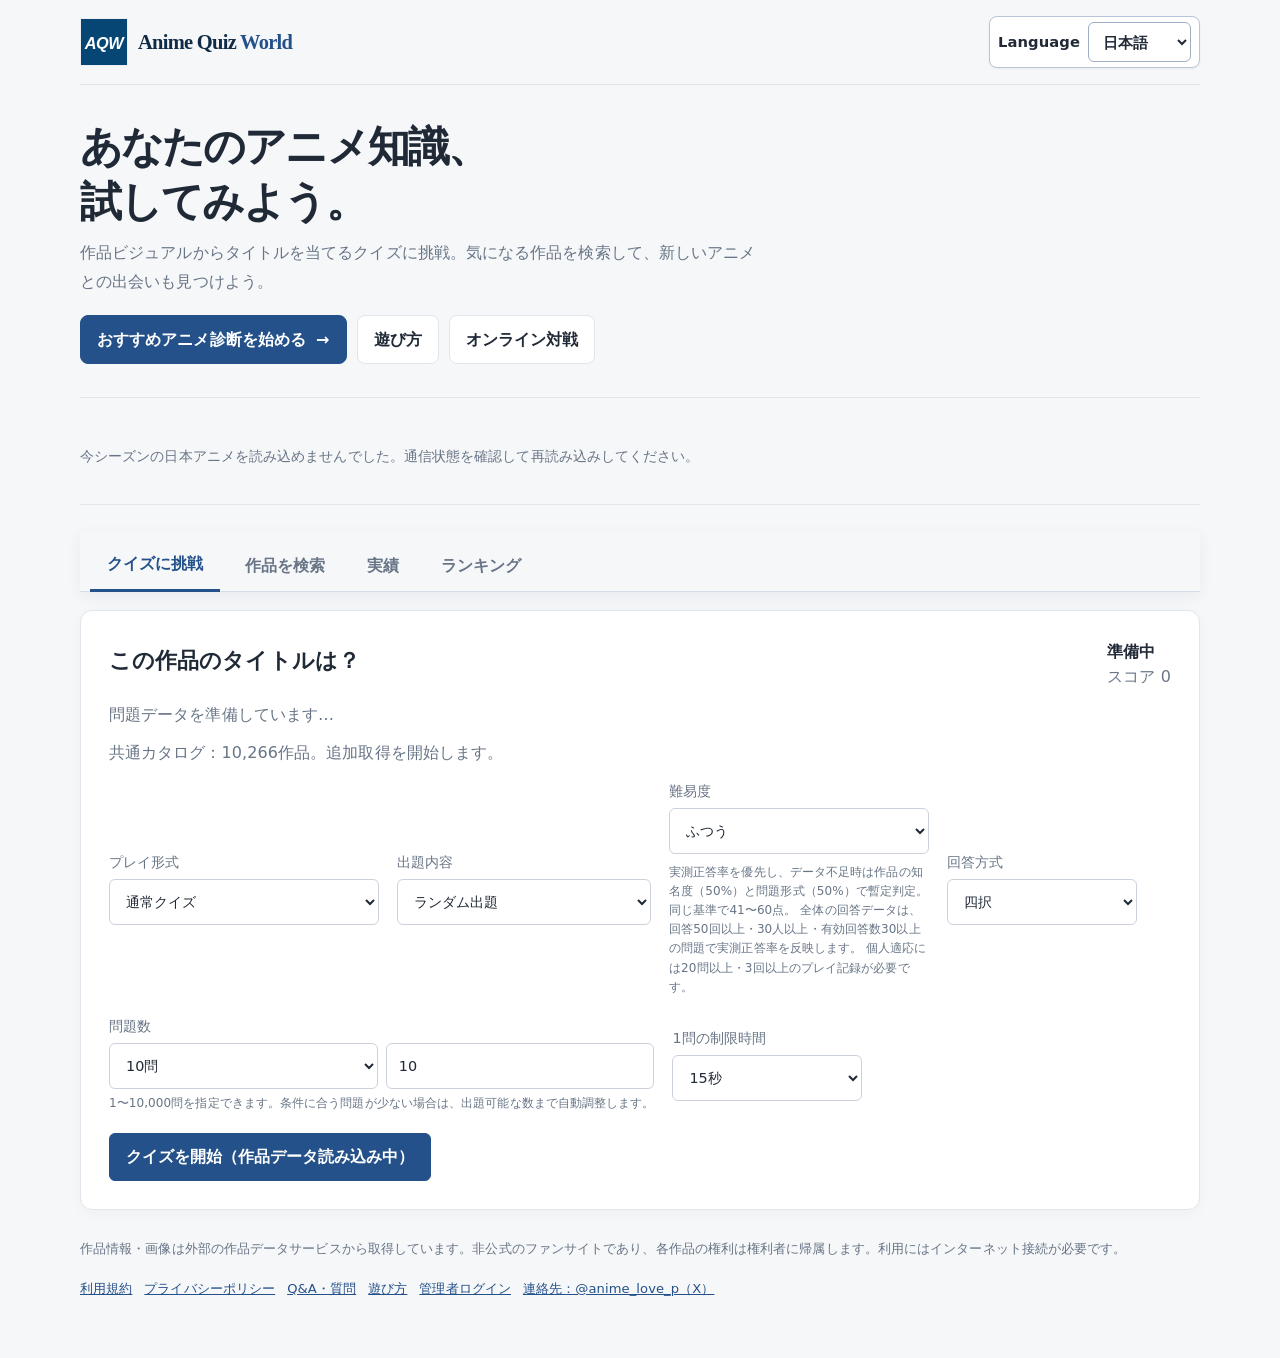
==== commit 7f70121b: "Harden source and voice actor quiz data" ====
--- a/index.html
+++ b/index.html
@@ -651,7 +651,7 @@
 </head>
 <body><a class="skip-link" href="#quiz">クイズへ移動</a><div id="app" class="wrap">
 <header class="top"><div class="brand-area"><button type="button" class="brand-home" id="homeLogo" aria-label="AQW Home" title="AQW Home"><svg class="aqw-logo" viewBox="0 0 100 100" role="img" aria-label="AQW"><rect x="2" y="2" width="96" height="96" fill="#064675"/><text x="50" y="64" text-anchor="middle" font-family="Arial,Helvetica,sans-serif" font-size="34" font-weight="800" font-style="italic" letter-spacing="-1" textLength="80" lengthAdjust="spacingAndGlyphs" fill="#fff">AQW</text></svg></button><div><div class="brand">Anime Quiz <span>World</span></div></div></div><div class="top-actions"><label class="language-picker" for="languageSelect"><span id="languageLabel">Language</span> <select id="languageSelect" aria-label="Display language" onchange="selectLanguage(this.value)"><option value="ja">日本語</option><option value="en">English</option></select></label></div></header>
-<section class="hero"><div class="tag">PLAY · DISCOVER · CHALLENGE</div><h1 id="heroTitle">あなたのアニメ知識、<br>試してみよう。</h1><p id="heroDescription">作品ビジュアルからタイトルを当てるクイズに挑戦。気になる作品を検索して、新しいアニメとの出会いも見つけよう。</p><div class="hero-actions"><a class="hero-recommend-link" href="./recommend.html">おすすめアニメ診断を始める <span aria-hidden="true">→</span></a><a class="hero-info-link" id="guideLink" href="./guide.html">遊び方・お知らせ</a><a class="hero-info-link" href="./multiplayer.html">オンライン対戦</a></div></section>
+<section class="hero"><div class="tag">PLAY · DISCOVER · CHALLENGE</div><h1 id="heroTitle">あなたのアニメ知識、<br>試してみよう。</h1><p id="heroDescription">作品ビジュアルからタイトルを当てるクイズに挑戦。気になる作品を検索して、新しいアニメとの出会いも見つけよう。</p><div class="hero-actions"><a class="hero-recommend-link" href="./recommend.html">おすすめアニメ診断を始める <span aria-hidden="true">→</span></a><a class="hero-info-link" id="guideLink" href="./guide.html">遊び方</a><a class="hero-info-link" href="./multiplayer.html">オンライン対戦</a></div></section>
 <section class="featured-section" aria-label="今シーズンの日本アニメ"><div id="featuredRail" class="featured-rail" aria-live="polite"><p class="muted">今シーズンのアニメを読み込んでいます…</p></div></section>
 <nav class="tabs" id="mainNavigation" role="tablist" aria-label="メインメニュー"><button type="button" class="tab active" data-tab="quiz" id="quizTab" role="tab" aria-controls="quiz" aria-selected="true" tabindex="0">クイズ</button><button type="button" class="tab" data-tab="search" id="searchTab" role="tab" aria-controls="search" aria-selected="false" tabindex="-1">検索</button><button type="button" class="tab" data-tab="progressTab" id="progressTab" role="tab" aria-controls="progressPanel" aria-selected="false" tabindex="-1">実績</button><button type="button" class="tab" data-tab="ranking" id="rankingTab" role="tab" aria-controls="ranking" aria-selected="false" tabindex="-1">ランキング</button></nav>
 <section id="quiz" class="card" tabindex="-1"><div class="row" id="quizHeader"><div><div class="tag">ANIME TITLE QUIZ</div><h2 id="quizHeading">この作品のタイトルは？</h2></div><div><strong id="progress">準備中</strong><div class="muted" id="score">スコア 0</div></div></div><div id="quizStatus" class="status" role="status" aria-live="polite">作品データを読み込んでいます…</div><div id="animePoolProgress" class="muted" aria-live="polite">作品データの取得状況を表示します。</div><div class="setup-controls row" id="setupControls"><label for="playMode"><span id="playModeLabel">プレイ形式</span><select id="playMode"><option value="normal">通常クイズ</option><option value="rush">スピードラッシュ（10問・5秒）</option></select></label><label for="modeSelect"><span id="modeLabel">出題内容</span><select id="modeSelect">
@@ -661,31 +661,27 @@
 <option value="synopsis">あらすじ → 作品名</option>
 <option value="synonym">略称・別名 → 作品名</option>
 </optgroup>
+<optgroup label="キャラクターを当てる">
+<option value="character">登場キャラクター → 作品名</option>
+<option value="titleCharacter">作品名 → 登場キャラクター</option>
+<option value="characterImage">キャラクター画像 → 名前</option>
+<option value="characterNameImage">キャラクター名 → 画像</option>
+</optgroup>
 <optgroup label="作品情報を当てる">
 <option value="titleYear">作品名 → 公開／放送開始年</option>
 <option value="titleStudio">作品名 → 制作スタジオ</option>
 <option value="titleEpisodes">作品名 → 話数</option>
 <option value="titleGenre">作品名 → ジャンル</option>
 <option value="titleFormat">作品名 → 作品形式</option>
+<option value="titleSource">作品名 → 原作の種類</option>
+<option value="voiceActor">作品名・声優 → キャラクター</option>
 
 </optgroup>
 </select></label><label for="difficultySelect"><span id="difficultyLabel">難易度</span><select id="difficultySelect" aria-describedby="difficultyHelp"><option value="veryEasy">とても簡単</option><option value="easy">簡単</option><option value="normal" selected>ふつう</option><option value="hard">難しい</option><option value="veryHard">とても難しい</option></select><small id="difficultyHelp" class="muted" style="display:block;max-width:260px;margin-top:4px">初級：作品画像から作品名を当てる問題。</small></label><label for="answerFormatSelect"><span id="answerFormatLabel">回答方式</span><select id="answerFormatSelect"><option value="choices">四択</option><option value="typed">入力式</option></select></label><label for="questionCount"><span id="countLabel">問題数</span><div style="display:grid;grid-template-columns:minmax(0,1fr) minmax(110px,1fr);gap:8px;width:100%"><select id="questionCountPreset" aria-label="問題数の定番設定" style="min-width:0;width:100%" onchange="if(this.value!=='custom')document.getElementById('questionCount').value=this.value"><option value="custom">自由入力</option><option value="5">5問</option><option value="10" selected>10問</option><option value="20">20問</option><option value="50">50問</option><option value="100">100問</option><option value="200">200問</option><option value="500">500問</option><option value="1000">1,000問</option><option value="5000">5,000問</option><option value="10000">10,000問</option></select><input id="questionCount" type="number" inputmode="numeric" min="1" max="10000" step="1" value="10" aria-label="出題問題数（1〜10,000問）" style="width:100%;min-width:0;min-height:46px;padding:10px 12px;border:1px solid #cbd2db;border-radius:6px;background:#fff;color:var(--text)" oninput="document.getElementById('questionCountPreset').value=['5','10','20','50','100','200','500','1000','5000','10000'].includes(this.value)?this.value:'custom'"></div><small id="questionCountHelp" class="muted">1〜10,000問を指定できます。出題可能な作品数を超えた場合は、出題できる数まで自動調整します。</small></label><label for="timeLimitSelect"><span id="timeLimitLabel">1問の制限時間</span><select id="timeLimitSelect"><option value="5">5秒</option><option value="10">10秒</option><option value="15" selected>15秒</option><option value="20">20秒</option><option value="30">30秒</option><option value="45">45秒</option><option value="60">60秒</option></select></label></div><div class="row"><button id="quitQuizButton" type="button" class="danger-button hidden">やめる</button></div><div id="quizArea" class="quiz-layout hidden"><img id="cover" class="cover" alt="アニメ作品のビジュアル"><div><div class="row"><span id="timerLabel" class="muted">残り時間：15秒</span><span id="elapsedLabel" class="muted">経過時間：0秒</span></div><div class="quiz-progress" role="progressbar" aria-label="Quiz progress"><div id="quizProgressBar"></div></div><div class="game-tools"><span class="pill" id="comboBadge">連続正解 0</span><span class="pill" id="hintBadge">ヒント 1回</span><button id="hintButton" type="button">四択用ヒント</button><button id="typedHintButton" class="hidden" type="button">入力用ヒント</button></div><p class="muted" id="answerPrompt">画像を見て、正しい作品名を選択してください。</p><div id="answers" class="answers"></div><div id="typedAnswerBox" class="hidden" style="margin-top:14px"><label id="typedAnswerLabel" for="typedAnswer">回答を入力</label><div class="row" style="margin-top:6px"><input id="typedAnswer" type="text" autocomplete="off" style="flex:1;min-width:0;padding:11px;border:1px solid #cbd2db;border-radius:6px" /><button id="submitTypedAnswer" class="primary" type="button">回答する</button><button id="typedUnknownAnswer" type="button">わからない</button></div></div><div class="row" style="margin-top:10px"><button id="toggleAnswerMode" class="hidden" type="button" aria-hidden="true" tabindex="-1">入力で回答する</button></div><div class="row" style="margin-top:18px"><span id="feedback" aria-live="polite"></span><button id="next" class="primary hidden">次の問題</button></div></div></div><div id="result" class="hidden"><h2 id="resultHeading">クイズ終了</h2><p id="resultText"></p><button id="restart" class="primary hidden">もう一度挑戦</button> <button id="homeAfterQuiz" type="button">戻る</button> <button id="reviewMissed" class="hidden">間違えた問題を復習</button><div class="share-actions hidden"><button id="shareResult" class="primary">結果を共有</button><button id="downloadResult">画像を保存</button></div><p id="shareStatus" class="share-note hidden" aria-live="polite"></p><div id="historySummary" class="muted hidden" style="margin-top:14px"></div></div><button id="start" class="primary hidden">クイズを開始</button></section>
-<section id="progressPanel" class="card hidden"><div class="row" style="justify-content:space-between;align-items:center"><h2 id="progressHeading">実績</h2><button type="button" id="resetProgress" class="danger-button">実績をリセット</button></div><p class="muted" id="resetDescription">このブラウザに保存された実績をリセットします。</p><div id="achievements" class="grid"></div></section>
+<section id="progressPanel" class="card hidden"><div class="row" style="justify-content:space-between;align-items:center"><h2 id="progressHeading">実績</h2><button type="button" id="resetProgress" class="danger-button">実績・プレイ記録をリセット</button></div><p class="muted" id="resetDescription">このブラウザに保存されたプレイ回数と実績をリセットします。</p><div id="achievements" class="grid"></div></section>
 <section id="ranking" class="card hidden">
 <div class="tag">AQW RANKINGS</div><h2 id="rankingHeading">ランキング</h2><div class="game-tools"><button id="aqwResetOnlineRecords" type="button" class="danger-button">ランキング実績をリセット</button><button id="aqwToggleLeaderboardRegistration" type="button">ランキング登録を解除</button></div><p class="muted" id="aqwLeaderboardAccountStatus" role="status" aria-live="polite"></p>
-<section id="aqwRushLeaderboard" class="social-box aqw-rush-board" aria-labelledby="aqwRushBoardTitle">
- <div class="aqw-rush-board-head"><h3 id="aqwRushBoardTitle">スピードラッシュ・世界ランキング</h3><div class="aqw-rush-board-actions"><label class="aqw-player-sort-label" for="aqwRushBoardPeriod"><span id="aqwRushBoardPeriodLabel">期間</span><select id="aqwRushBoardPeriod"><option value="all">全期間</option><option value="day">今日</option><option value="week">今週</option><option value="month">今月</option></select></label><button id="aqwRushBoardRefresh" type="button">更新</button><button id="aqwRushBoardShare" type="button">ランキングを共有</button><button id="aqwRushBoardSave" type="button">画像を保存</button></div></div>
- <p class="muted aqw-rush-board-desc" id="aqwRushBoardDescription">ログインして記録を登録できます。各ユーザーの自己ベストを表示します。</p>
- <p class="aqw-rush-board-status" id="aqwRushBoardStatus" role="status" aria-live="polite">ランキングを読み込んでいます…</p>
- <div class="aqw-rush-board-scroll"><table><thead><tr><th id="aqwRushRankHeading">順位</th><th id="aqwRushPlayerHeading">プレイヤー</th><th id="aqwRushScoreHeading">正解数</th><th id="aqwRushTimeHeading">タイム</th></tr></thead><tbody id="aqwRushBoardRows"></tbody></table></div>
- <p class="muted aqw-rush-board-status" id="aqwMyRushRank" role="status" aria-live="polite"></p>
-</section>
-</section>
-</section>
-<section id="social" class="card hidden">
-<div class="tag">AQW COMMUNITY</div><h2 id="socialHeading">AQW — フレンドとコメント・返信</h2>
-<p id="socialDescription" class="muted">AQW独自のアカウントでフレンドを登録し、フレンド同士でコメントと返信ができます。フレンドは相互にフォローしているユーザーです。</p>
-<div class="social-status" id="aqwSocialStatus" role="status">AQWのSNSを準備しています…</div>
+<section id="aqwAccountAccess" class="social-box" aria-labelledby="aqwAccountHeading"><h3 id="aqwAccountHeading">AQWアカウント</h3><p id="aqwAccountDescription" class="muted">ランキングへの記録登録にはログインが必要です。</p><div class="social-status" id="aqwSocialStatus" role="status">ランキング機能を準備しています…</div>
 
 <div id="aqwAuthPanel" class="auth-panel">
 <h3 id="aqwAuthHeading">ログイン / 新規登録</h3>
@@ -701,7 +697,7 @@
 <div id="aqwMemberPanel" class="hidden">
 <div class="social-columns">
 <section class="social-box"><h3>プロフィール</h3><form id="aqwProfileForm"><div class="aqw-avatar-editor"><div class="aqw-avatar-preview" id="aqwAvatarPreview"><span id="aqwAvatarFallback">?</span><img id="aqwAvatarPreviewImage" alt="プロフィールアイコンのプレビュー" class="hidden"></div><div class="aqw-avatar-controls"><label>プロフィールアイコン<input id="aqwAvatarFile" type="file" accept="image/jpeg,image/png,image/webp,image/gif"></label><small class="muted">JPEG・PNG・WebP・GIF、5MB以下</small><button id="aqwRemoveAvatar" type="button">アイコンを削除</button></div></div><label>ユーザー名<input id="aqwEditUsername" minlength="3" maxlength="24" pattern="[A-Za-z0-9_]+" required></label><label>表示名<input id="aqwEditDisplayName" maxlength="40" required></label><label>自己紹介<textarea id="aqwBio" maxlength="280" rows="3"></textarea></label><button class="primary" type="submit">プロフィールを保存</button></form><hr style="border:0;border-top:1px solid var(--line);margin:20px 0"><h3>パスワード変更</h3><form id="aqwPasswordForm"><label>新しいパスワード<input id="aqwNewPassword" type="password" minlength="12" maxlength="128" autocomplete="new-password" required></label><label>新しいパスワード（確認）<input id="aqwConfirmPassword" type="password" minlength="12" maxlength="128" autocomplete="new-password" required></label><button class="primary" type="submit">パスワードを変更</button></form><p id="aqwPasswordMessage" class="auth-message" aria-live="polite"></p></section>
-<section class="social-box"><h3>ユーザー検索・フレンド登録</h3><p class="muted">相手をフォローできます。お互いにフォローするとフレンドになり、1対1のチャットができます。</p><form id="aqwUserSearchForm" class="searchbar"><input id="aqwUserSearch" placeholder="ユーザー名・表示名" maxlength="60" required><button type="submit">検索</button></form><div id="aqwUserResults"></div></section>
+<section class="social-box" hidden aria-hidden="true"><h3>ユーザー検索・フレンド登録</h3><p class="muted">相手をフォローできます。お互いにフォローするとフレンドになり、1対1のチャットができます。</p><form id="aqwUserSearchForm" class="searchbar"><input id="aqwUserSearch" placeholder="ユーザー名・表示名" maxlength="60" required><button type="submit">検索</button></form><div id="aqwUserResults"></div></section>
 </div>
 <section class="social-box" id="aqwOnlineMatchLink" style="margin-top:18px">
 <h3>オンライン対戦</h3>
@@ -709,12 +705,31 @@
 <a class="hero-info-link" href="./multiplayer.html">オンライン対戦・戦績を見る →</a>
 </section>
 
-<section class="social-box" id="aqwFriendMessagesPanel" style="margin-top:18px"><h3>フレンドとのチャット</h3><div class="social-columns"><div><h4>フレンド一覧</h4><p class="muted">相互にフォローしているユーザーが表示されます。</p><button id="aqwRefreshFriends" type="button">フレンド一覧を更新</button><div id="aqwFriends" class="aqw-feed"></div><h4 id="aqwBlockedUsersHeading">ブロック中のユーザー</h4><div id="aqwBlockedUsers" class="aqw-feed"></div></div><div><h4 id="aqwConversationTitle">チャットする相手を選択してください</h4><div id="aqwChatActions" class="aqw-chat-actions hidden"><button id="aqwBlockFriend" type="button" class="danger-button">ブロック</button><button id="aqwReportFriend" type="button">ユーザーを通報</button></div><div id="aqwMessages" class="aqw-feed" aria-live="polite"></div><div id="aqwReportPanel" class="aqw-report-panel hidden"><h4 id="aqwReportTitle">通報</h4><label id="aqwReportReasonLabel" for="aqwReportReason">理由</label><select id="aqwReportReason"><option value="harassment">嫌がらせ・迷惑行為</option><option value="spam">スパム</option><option value="inappropriate">不適切な内容</option><option value="other">その他</option></select><label id="aqwReportDetailsLabel" for="aqwReportDetails">補足（任意・500文字以内）</label><textarea id="aqwReportDetails" maxlength="500" rows="3"></textarea><div class="aqw-report-actions"><button id="aqwCancelReport" type="button">キャンセル</button><button id="aqwSubmitReport" type="button" class="primary">通報する</button></div><p id="aqwReportStatus" class="auth-message" aria-live="polite"></p></div><form id="aqwMessageForm" class="aqw-reply-form"><input id="aqwMessageInput" maxlength="2000" placeholder="メッセージを書く（最大2,000文字）" required disabled><button class="primary" id="aqwSendMessage" type="submit" disabled>送信</button></form><p id="aqwMessageStatus" class="auth-message" aria-live="polite"></p></div></div></section>
-<div id="aqwPostForm" class="hidden"><textarea id="aqwPostBody" maxlength="2000"></textarea><input id="aqwPostImage" type="file" accept="image/jpeg,image/png,image/webp,image/gif"><button id="aqwShareQuiz" type="button"></button></div><p id="aqwPostMessage" class="hidden"></p><button id="aqwRefreshFeed" type="button" class="hidden"></button><div id="aqwFeed" class="hidden"></div><div class="aqw-notification-tools"><button id="aqwNotificationsButton" type="button">通知（0）</button><button id="aqwEnableBrowserNotifications" type="button">ブラウザ通知を有効にする</button></div><div id="aqwNotifications" class="hidden" aria-live="polite"></div>
-</div>
+<section class="social-box" id="aqwFriendMessagesPanel" hidden aria-hidden="true" style="margin-top:18px"><h3>フレンドとのチャット</h3><div class="social-columns"><div><h4>フレンド一覧</h4><p class="muted">相互にフォローしているユーザーが表示されます。</p><button id="aqwRefreshFriends" type="button">フレンド一覧を更新</button><div id="aqwFriends" class="aqw-feed"></div><h4 id="aqwBlockedUsersHeading">ブロック中のユーザー</h4><div id="aqwBlockedUsers" class="aqw-feed"></div></div><div><h4 id="aqwConversationTitle">チャットする相手を選択してください</h4><div id="aqwChatActions" class="aqw-chat-actions hidden"><button id="aqwBlockFriend" type="button" class="danger-button">ブロック</button><button id="aqwReportFriend" type="button">ユーザーを通報</button></div><div id="aqwMessages" class="aqw-feed" aria-live="polite"></div><div id="aqwReportPanel" class="aqw-report-panel hidden"><h4 id="aqwReportTitle">通報</h4><label id="aqwReportReasonLabel" for="aqwReportReason">理由</label><select id="aqwReportReason"><option value="harassment">嫌がらせ・迷惑行為</option><option value="spam">スパム</option><option value="inappropriate">不適切な内容</option><option value="other">その他</option></select><label id="aqwReportDetailsLabel" for="aqwReportDetails">補足（任意・500文字以内）</label><textarea id="aqwReportDetails" maxlength="500" rows="3"></textarea><div class="aqw-report-actions"><button id="aqwCancelReport" type="button">キャンセル</button><button id="aqwSubmitReport" type="button" class="primary">通報する</button></div><p id="aqwReportStatus" class="auth-message" aria-live="polite"></p></div><form id="aqwMessageForm" class="aqw-reply-form"><input id="aqwMessageInput" maxlength="2000" placeholder="メッセージを書く（最大2,000文字）" required disabled><button class="primary" id="aqwSendMessage" type="submit" disabled>送信</button></form><p id="aqwMessageStatus" class="auth-message" aria-live="polite"></p></div></div></section>
+<div id="aqwPostForm" class="hidden"><textarea id="aqwPostBody" maxlength="2000"></textarea><input id="aqwPostImage" type="file" accept="image/jpeg,image/png,image/webp,image/gif"><button id="aqwShareQuiz" type="button"></button></div><p id="aqwPostMessage" class="hidden"></p><button id="aqwRefreshFeed" type="button" class="hidden"></button><div id="aqwFeed" class="hidden"></div><div class="aqw-notification-tools" hidden aria-hidden="true"><button id="aqwNotificationsButton" type="button">通知（0）</button><button id="aqwEnableBrowserNotifications" type="button">ブラウザ通知を有効にする</button></div><div id="aqwNotifications" class="hidden" aria-live="polite"></div>
+</div></section>
+<section id="aqwRushLeaderboard" class="social-box aqw-rush-board" aria-labelledby="aqwRushBoardTitle">
+ <div class="aqw-rush-board-head"><h3 id="aqwRushBoardTitle">スピードラッシュ・世界ランキング</h3><div class="aqw-rush-board-actions"><label class="aqw-player-sort-label" for="aqwRushBoardPeriod"><span id="aqwRushBoardPeriodLabel">期間</span><select id="aqwRushBoardPeriod"><option value="all">全期間</option><option value="day">今日</option><option value="week">今週</option><option value="month">今月</option></select></label><button id="aqwRushBoardRefresh" type="button">更新</button><button id="aqwRushBoardShare" type="button">ランキングを共有</button><button id="aqwRushBoardSave" type="button">画像を保存</button></div></div>
+ <p class="muted aqw-rush-board-desc" id="aqwRushBoardDescription">ログインして記録を登録できます。各ユーザーの自己ベストを表示します。</p>
+ <p class="aqw-rush-board-status" id="aqwRushBoardStatus" role="status" aria-live="polite">ランキングを読み込んでいます…</p>
+ <div class="aqw-rush-board-scroll"><table><thead><tr><th id="aqwRushRankHeading">順位</th><th id="aqwRushPlayerHeading">プレイヤー</th><th id="aqwRushScoreHeading">正解数</th><th id="aqwRushTimeHeading">タイム</th></tr></thead><tbody id="aqwRushBoardRows"></tbody></table></div>
+ <p class="muted aqw-rush-board-status" id="aqwMyRushRank" role="status" aria-live="polite"></p>
+</section>
+<section id="aqwPlayerLeaderboard" class="social-box aqw-rush-board" aria-labelledby="aqwPlayerBoardTitle">
+ <div class="aqw-rush-board-head"><h3 id="aqwPlayerBoardTitle">プレイヤー総合ランキング</h3><div class="aqw-rush-board-actions"><label class="aqw-player-sort-label" for="aqwPlayerBoardPeriod"><span id="aqwPlayerBoardPeriodLabel">期間</span><select id="aqwPlayerBoardPeriod"><option value="all">全期間</option><option value="day">今日</option><option value="week">今週</option><option value="month">今月</option></select></label><label class="aqw-player-sort-label" for="aqwPlayerBoardSort"><span id="aqwPlayerBoardSortLabel">集計方法</span><select id="aqwPlayerBoardSort"><option value="runs">プレイ回数</option><option value="accuracy">正答率（10問以上）</option></select></label><button id="aqwPlayerBoardRefresh" type="button">更新</button><button id="aqwPlayerBoardShare" type="button">ランキングを共有</button><button id="aqwPlayerBoardSave" type="button">画像を保存</button></div></div>
+ <p class="muted aqw-rush-board-desc" id="aqwPlayerBoardDescription">プレイ回数・正答率でプレイヤーを比較できます。ランキングはログイン中のプレイから集計されます。</p>
+ <p class="aqw-rush-board-status" id="aqwPlayerBoardStatus" role="status" aria-live="polite">ランキングを読み込んでいます…</p>
+ <div class="aqw-rush-board-scroll"><table><thead><tr><th id="aqwPlayerRankHeading">順位</th><th id="aqwPlayerNameHeading">プレイヤー</th><th id="aqwPlayerMetricHeading">記録</th><th id="aqwPlayerDetailHeading">プレイ回数・正答数</th></tr></thead><tbody id="aqwPlayerBoardRows"></tbody></table></div>
+ <p class="muted aqw-rush-board-status" id="aqwMyPlayerRank" role="status" aria-live="polite"></p>
+</section>
+</section>
+<section id="social" class="card hidden" aria-hidden="true">
+<div class="tag">AQW COMMUNITY</div><h2 id="socialHeading">AQW — フレンドとコメント・返信</h2>
+<p id="socialDescription" class="muted">AQW独自のアカウントでフレンドを登録し、フレンド同士でコメントと返信ができます。フレンドは相互にフォローしているユーザーです。</p>
+
 </section>
 <section id="search" class="card hidden"><div class="tag">ANIME DATABASE</div><h2 id="searchHeading">作品を検索</h2><p class="muted" id="searchDescription">作品名を入力して、作品情報を検索できます。</p><form id="searchForm" class="searchbar"><input id="query" placeholder="例：葬送のフリーレン" aria-label="作品名" required><button class="primary" id="searchButton">検索</button></form><div id="searchStatus" class="status"></div><div id="results" class="grid"></div></section>
-<footer><span id="footerText">作品情報・画像は外部の作品データサービスから取得しています。非公式のファンサイトです。各作品の権利は権利者に帰属します。利用にはインターネット接続が必要です。</span><div class="footer-links"><a href="./terms.html" id="footerTerms">利用規約</a><a href="./privacy.html" id="footerPrivacy">プライバシーポリシー</a><a href="./qa.html" id="footerQa">Q&A・質問</a><a href="./guide.html" id="footerGuide">遊び方・お知らせ</a><a href="./admin.html" id="footerAdmin">管理者ログイン</a><a id="footerContact" href="https://x.com/anime_love_p" target="_blank" rel="noopener noreferrer">連絡先：@anime_love_p（X）</a></div></footer>
+<footer><span id="footerText">作品情報・画像は外部の作品データサービスから取得しています。非公式のファンサイトです。各作品の権利は権利者に帰属します。利用にはインターネット接続が必要です。</span><div class="footer-links"><a href="./terms.html" id="footerTerms">利用規約</a><a href="./privacy.html" id="footerPrivacy">プライバシーポリシー</a><a href="./qa.html" id="footerQa">Q&A・質問</a><a href="./guide.html" id="footerGuide">遊び方</a><a href="./admin.html" id="footerAdmin">管理者ログイン</a><a id="footerContact" href="https://x.com/anime_love_p" target="_blank" rel="noopener noreferrer">連絡先：@anime_love_p（X）</a></div></footer>
 </div>
 
 <script>
@@ -735,9 +750,9 @@
 function setDocumentLanguage(){document.documentElement.lang=lang;document.title=lang==='ja'?'アニメクイズワールド':'Anime Quiz World';const descriptions={ja:'無料で遊べるアニメクイズ。作品画像・公開／放送年・制作会社・あらすじなどから作品名を当てよう。',en:'Play free anime quizzes. Guess anime titles from artwork, release years, studios, and synopses.'};const description=document.querySelector('meta[name="description"]');if(description)description.content=descriptions[lang];const ogDescription=document.querySelector('meta[property="og:description"]');if(ogDescription)ogDescription.content=lang==='ja'?'作品画像・公開／放送年・制作会社・あらすじからアニメを当てよう。難易度や出題形式を選べる無料クイズ。':descriptions.en;const twitterDescription=document.querySelector('meta[name="twitter:description"]');if(twitterDescription)twitterDescription.content=lang==='ja'?'作品画像・公開／放送年・制作会社・あらすじからアニメを当てよう。難易度や出題形式を選べる無料クイズ。':descriptions.en;const ogTitle=document.querySelector('meta[property="og:title"]');if(ogTitle)ogTitle.content=lang==='ja'?'アニメクイズワールド':'Anime Quiz World';const twitterTitle=document.querySelector('meta[name="twitter:title"]');if(twitterTitle)twitterTitle.content=lang==='ja'?'アニメクイズワールド':'Anime Quiz World';}
 function selectLanguage(l){const next=SUPPORTED_LANGUAGES.includes(l)?l:'ja';if(next===lang)return;const active=!document.getElementById('quizArea').classList.contains('hidden')&&questions.length>0;const prompt=document.getElementById('answerPrompt'),feedback=document.getElementById('feedback');const questionView=active?{promptText:prompt?.textContent,promptWhiteSpace:prompt?.style.whiteSpace,promptPadding:prompt?.style.padding,promptBackground:prompt?.style.background,promptBorderRadius:prompt?.style.borderRadius,feedbackText:feedback?.textContent,feedbackColor:feedback?.style.color}:null;lang=next;safeStorage.setItem('aqw-language',lang);setDocumentLanguage();const sel=document.getElementById('languageSelect');if(sel)sel.value=lang;applyLanguage();if(active){if(prompt&&questionView){prompt.textContent=questionView.promptText;prompt.style.whiteSpace=questionView.promptWhiteSpace;prompt.style.padding=questionView.promptPadding;prompt.style.background=questionView.promptBackground;prompt.style.borderRadius=questionView.promptBorderRadius}if(feedback&&questionView){feedback.textContent=questionView.feedbackText;feedback.style.color=questionView.feedbackColor}updateTimer();document.getElementById('score').textContent=tr('score')+' '+points;return}if(!pool.length)prepare();else{document.getElementById('progress').textContent=pool.length+(tr('loaded')||'');document.getElementById('start').classList.remove('hidden');document.getElementById('start').textContent=tr('start')}}
 function restoreLanguage(){const saved=safeStorage.getItem('aqw-language');lang=SUPPORTED_LANGUAGES.includes(saved)?saved:'ja';setDocumentLanguage();const sel=document.getElementById('languageSelect');if(sel)sel.value=lang;applyLanguage();if(!pool.length)prepare()}
-function applyLanguage(){const uiNow=LANG_UI[lang]||LANG_UI.en;const guideText=({ja:'遊び方・お知らせ',en:'Help & News',ko:'이용 안내·공지',zh:'使用指南与公告',es:'Ayuda y noticias',fr:'Aide et actualités',pt:'Ajuda e novidades',de:'Hilfe & Neuigkeiten'}[lang]||'Help & News');const guideLink=document.getElementById('guideLink'),footerGuide=document.getElementById('footerGuide');if(guideLink)guideLink.textContent=guideText;if(footerGuide)footerGuide.textContent=guideText;const recommendLink=document.querySelector('.hero-recommend-link');if(recommendLink){recommendLink.innerHTML=lang==='ja'?'おすすめアニメ診断を始める <span aria-hidden="true">→</span>':'Start Anime Recommendations <span aria-hidden="true">→</span>'}const multiplayerLink=document.querySelector('a[href="./multiplayer.html"]');if(multiplayerLink)multiplayerLink.textContent=lang==='ja'?'オンライン対戦':'Online Multiplayer';const featuredRail=document.getElementById('featuredRail');if(featuredRail&&featuredRail.querySelector('.muted'))featuredRail.querySelector('.muted').textContent=lang==='ja'?'今シーズンのアニメを読み込んでいます…':'Loading this season’s anime…';const footerLabels={footerTerms:lang==='ja'?'利用規約':'Terms of Use',footerPrivacy:lang==='ja'?'プライバシーポリシー':'Privacy Policy',footerQa:lang==='ja'?'Q&A・質問':'Q&A / Contact',footerAdmin:lang==='ja'?'管理者ログイン':'Admin Login',footerContact:lang==='ja'?'連絡先：@anime_love_p（X）':'Contact: @anime_love_p (X)'};Object.entries(footerLabels).forEach(([id,label])=>{const el=document.getElementById(id);if(el)el.textContent=label});const quitButton=document.getElementById('quitQuizButton');if(quitButton)quitButton.textContent=({ja:'やめる',en:'Quit',ko:'그만하기',zh:'退出',es:'Salir',fr:'Quitter',pt:'Sair',de:'Beenden'}[lang]||'Quit');updateDifficultyUI();const homeLogo=document.getElementById('homeLogo');if(homeLogo){homeLogo.setAttribute('aria-label',({ja:'ホームへ戻る',en:'Return to home',ko:'홈으로 돌아가기',zh:'返回首页',es:'Volver al inicio',fr:'Retour à l’accueil',pt:'Voltar ao início',de:'Zur Startseite'}[lang]||'Return to home'));homeLogo.title=homeLogo.getAttribute('aria-label')}const homeAfterQuiz=document.getElementById('homeAfterQuiz');if(homeAfterQuiz)homeAfterQuiz.textContent=({ja:'戻る',en:'Back',ko:'뒤로',zh:'返回',es:'Volver',fr:'Retour',pt:'Voltar',de:'Zurück'}[lang]||'Back');const shareBtn=document.getElementById('shareResult'),saveBtn=document.getElementById('downloadResult');if(shareBtn)shareBtn.textContent=uiNow.share||'Share result image';const answerToggleBtn=document.getElementById('toggleAnswerMode'),answerSubmitBtn=document.getElementById('submitTypedAnswer'),answerTypedLabel=document.getElementById('typedAnswerLabel');if(answerToggleBtn)answerToggleBtn.textContent=uiNow.answerTyping||'Answer by typing';if(answerSubmitBtn)answerSubmitBtn.textContent=uiNow.submit||'Submit answer';if(answerTypedLabel)answerTypedLabel.textContent=uiNow.typeAnswer||'Type your answer';const toggle=document.getElementById('toggleAnswerMode'),submit=document.getElementById('submitTypedAnswer'),typedLabel=document.getElementById('typedAnswerLabel'),hint=document.getElementById('hintButton'),typedHint=document.getElementById('typedHintButton'),typedUnknown=document.getElementById('typedUnknownAnswer');if(typedUnknown)typedUnknown.textContent=({ja:'わからない',en:"I don't know",ko:'모르겠어요',zh:'不知道',es:'No lo sé',fr:'Je ne sais pas',pt:'Não sei',de:'Ich weiß es nicht'}[lang]||"I don't know");if(toggle)toggle.textContent=uiNow.answerTyping||'Answer by typing';if(submit)submit.textContent=uiNow.submit||'Submit answer';if(typedLabel)typedLabel.textContent=uiNow.typeAnswer||'Type your answer';if(hint)hint.textContent=({ja:'四択用ヒント',en:'Multiple-choice hint',ko:'객관식 힌트',zh:'四选一提示',es:'Pista para opción múltiple',fr:'Indice QCM',pt:'Dica de múltipla escolha',de:'Multiple-Choice-Hinweis'}[lang]||'Multiple-choice hint');if(typedHint)typedHint.textContent=({ja:'入力用ヒント',en:'Typed-answer hint',ko:'직접 입력 힌트',zh:'输入题提示',es:'Pista para respuesta escrita',fr:'Indice pour réponse écrite',pt:'Dica para resposta digitada',de:'Hinweis für Texteingabe'}[lang]||'Typed-answer hint');if(saveBtn)saveBtn.textContent=uiNow.download||'Save result image';const labels=[uiNow.progressHeading,uiNow.missionHeading,uiNow.achievementHeading];['progressHeading','missionHeading','achievementHeading'].forEach((id,i)=>{const el=document.getElementById(id);if(el)el.textContent=labels[i]});const pt=document.getElementById('progressTab');if(pt)pt.textContent=uiNow.progressTab||'Progress & Collection';const pl=document.getElementById('playModeLabel');if(pl)pl.textContent=uiNow.playMode||'Play mode';const po=document.getElementById('playMode');if(po){const names=[uiNow.normal,uiNow.rush];[...po.options].forEach((o,i)=>o.textContent=names[i])}['countLabel','heroTitle','heroDescription','quizTab','searchTab','quizHeading','answerPrompt','start','resultHeading','restart','searchHeading','searchDescription','searchButton','footerText','footerText2'].forEach(k=>{let e=document.getElementById(k);if(e){if(k==='heroTitle')e.innerHTML=tr(k);else e.textContent=tr(k)}});const languageToggle=document.getElementById('languageToggle');if(languageToggle){const other=lang==='ja'?'en':'ja';languageToggle.textContent=lang==='ja'?'English':'日本語';languageToggle.setAttribute('aria-label',lang==='ja'?'Switch to English':'Switch to Japanese');languageToggle.title=lang==='ja'?'Switch to English':'Switch to Japanese'};document.getElementById('query').placeholder=tr('placeholder');if(!pool.length){document.getElementById('progress').textContent=tr('preparing');document.getElementById('score').textContent=tr('score')+' 0';}const localizedQuizModeLabels={
-ja:{image:'作品ビジュアル → 作品名',synopsis:'あらすじ → 作品名',synonym:'略称・別名 → 作品名',studio:'制作スタジオ → 作品名',year:'公開／放送開始年 → 作品名',titleYear:'作品名 → 公開／放送開始年',titleStudio:'作品名 → 制作スタジオ',titleSynopsis:'作品名 → あらすじ',titleEpisodes:'作品名 → 話数',titleGenre:'作品名 → ジャンル',titleFormat:'作品名 → 作品形式',mixed:'ランダム出題',typed:'入力式クイズ'},
-en:{image:'Artwork → Anime',synopsis:'Synopsis → Anime',synonym:'Alias → Anime',studio:'Studio → Anime',year:'Release/broadcast year → Anime',titleYear:'Anime → Release/broadcast year',titleStudio:'Anime → Studio',titleSynopsis:'Anime → Synopsis',titleEpisodes:'Anime → Episode count',titleGenre:'Anime → Genre',titleFormat:'Anime → Format',mixed:'Random',typed:'Typed-answer quiz'},
+function applyLanguage(){const uiNow=LANG_UI[lang]||LANG_UI.en;const guideText=({ja:'遊び方',en:'Help',ko:'이용 안내',zh:'使用指南',es:'Ayuda',fr:'Aide',pt:'Ajuda',de:'Hilfe'}[lang]||'Help');const accountHeading=document.getElementById('aqwAccountHeading'),accountDescription=document.getElementById('aqwAccountDescription');if(accountHeading)accountHeading.textContent=lang==='ja'?'AQWアカウント':'AQW account';if(accountDescription)accountDescription.textContent=lang==='ja'?'ランキングへの記録登録にはログインが必要です。':'Sign in to submit leaderboard records.';const guideLink=document.getElementById('guideLink'),footerGuide=document.getElementById('footerGuide');if(guideLink)guideLink.textContent=guideText;if(footerGuide)footerGuide.textContent=guideText;const recommendLink=document.querySelector('.hero-recommend-link');if(recommendLink){recommendLink.innerHTML=lang==='ja'?'おすすめアニメ診断を始める <span aria-hidden="true">→</span>':'Start Anime Recommendations <span aria-hidden="true">→</span>'}const multiplayerLink=document.querySelector('a[href="./multiplayer.html"]');if(multiplayerLink)multiplayerLink.textContent=lang==='ja'?'オンライン対戦':'Online Multiplayer';const featuredRail=document.getElementById('featuredRail');if(featuredRail&&featuredRail.querySelector('.muted'))featuredRail.querySelector('.muted').textContent=lang==='ja'?'今シーズンのアニメを読み込んでいます…':'Loading this season’s anime…';const footerLabels={footerTerms:lang==='ja'?'利用規約':'Terms of Use',footerPrivacy:lang==='ja'?'プライバシーポリシー':'Privacy Policy',footerQa:lang==='ja'?'Q&A・質問':'Q&A / Contact',footerAdmin:lang==='ja'?'管理者ログイン':'Admin Login',footerContact:lang==='ja'?'連絡先：@anime_love_p（X）':'Contact: @anime_love_p (X)'};Object.entries(footerLabels).forEach(([id,label])=>{const el=document.getElementById(id);if(el)el.textContent=label});const quitButton=document.getElementById('quitQuizButton');if(quitButton)quitButton.textContent=({ja:'やめる',en:'Quit',ko:'그만하기',zh:'退出',es:'Salir',fr:'Quitter',pt:'Sair',de:'Beenden'}[lang]||'Quit');updateDifficultyUI();const homeLogo=document.getElementById('homeLogo');if(homeLogo){homeLogo.setAttribute('aria-label',({ja:'ホームへ戻る',en:'Return to home',ko:'홈으로 돌아가기',zh:'返回首页',es:'Volver al inicio',fr:'Retour à l’accueil',pt:'Voltar ao início',de:'Zur Startseite'}[lang]||'Return to home'));homeLogo.title=homeLogo.getAttribute('aria-label')}const homeAfterQuiz=document.getElementById('homeAfterQuiz');if(homeAfterQuiz)homeAfterQuiz.textContent=({ja:'戻る',en:'Back',ko:'뒤로',zh:'返回',es:'Volver',fr:'Retour',pt:'Voltar',de:'Zurück'}[lang]||'Back');const shareBtn=document.getElementById('shareResult'),saveBtn=document.getElementById('downloadResult');if(shareBtn)shareBtn.textContent=uiNow.share||'Share result image';const answerToggleBtn=document.getElementById('toggleAnswerMode'),answerSubmitBtn=document.getElementById('submitTypedAnswer'),answerTypedLabel=document.getElementById('typedAnswerLabel');if(answerToggleBtn)answerToggleBtn.textContent=uiNow.answerTyping||'Answer by typing';if(answerSubmitBtn)answerSubmitBtn.textContent=uiNow.submit||'Submit answer';if(answerTypedLabel)answerTypedLabel.textContent=uiNow.typeAnswer||'Type your answer';const toggle=document.getElementById('toggleAnswerMode'),submit=document.getElementById('submitTypedAnswer'),typedLabel=document.getElementById('typedAnswerLabel'),hint=document.getElementById('hintButton'),typedHint=document.getElementById('typedHintButton'),typedUnknown=document.getElementById('typedUnknownAnswer');if(typedUnknown)typedUnknown.textContent=({ja:'わからない',en:"I don't know",ko:'모르겠어요',zh:'不知道',es:'No lo sé',fr:'Je ne sais pas',pt:'Não sei',de:'Ich weiß es nicht'}[lang]||"I don't know");if(toggle)toggle.textContent=uiNow.answerTyping||'Answer by typing';if(submit)submit.textContent=uiNow.submit||'Submit answer';if(typedLabel)typedLabel.textContent=uiNow.typeAnswer||'Type your answer';if(hint)hint.textContent=({ja:'四択用ヒント',en:'Multiple-choice hint',ko:'객관식 힌트',zh:'四选一提示',es:'Pista para opción múltiple',fr:'Indice QCM',pt:'Dica de múltipla escolha',de:'Multiple-Choice-Hinweis'}[lang]||'Multiple-choice hint');if(typedHint)typedHint.textContent=({ja:'入力用ヒント',en:'Typed-answer hint',ko:'직접 입력 힌트',zh:'输入题提示',es:'Pista para respuesta escrita',fr:'Indice pour réponse écrite',pt:'Dica para resposta digitada',de:'Hinweis für Texteingabe'}[lang]||'Typed-answer hint');if(saveBtn)saveBtn.textContent=uiNow.download||'Save result image';const labels=[uiNow.progressHeading,uiNow.missionHeading,uiNow.achievementHeading];['progressHeading','missionHeading','achievementHeading'].forEach((id,i)=>{const el=document.getElementById(id);if(el)el.textContent=labels[i]});const pt=document.getElementById('progressTab');if(pt)pt.textContent=uiNow.progressTab||'Progress & Collection';const pl=document.getElementById('playModeLabel');if(pl)pl.textContent=uiNow.playMode||'Play mode';const po=document.getElementById('playMode');if(po){const names=[uiNow.normal,uiNow.rush];[...po.options].forEach((o,i)=>o.textContent=names[i])}['countLabel','heroTitle','heroDescription','quizTab','searchTab','quizHeading','answerPrompt','start','resultHeading','restart','searchHeading','searchDescription','searchButton','footerText','footerText2'].forEach(k=>{let e=document.getElementById(k);if(e){if(k==='heroTitle')e.innerHTML=tr(k);else e.textContent=tr(k)}});const languageToggle=document.getElementById('languageToggle');if(languageToggle){const other=lang==='ja'?'en':'ja';languageToggle.textContent=lang==='ja'?'English':'日本語';languageToggle.setAttribute('aria-label',lang==='ja'?'Switch to English':'Switch to Japanese');languageToggle.title=lang==='ja'?'Switch to English':'Switch to Japanese'};document.getElementById('query').placeholder=tr('placeholder');if(!pool.length){document.getElementById('progress').textContent=tr('preparing');document.getElementById('score').textContent=tr('score')+' 0';}const localizedQuizModeLabels={
+ja:{image:'作品ビジュアル → 作品名',character:'登場キャラクター → 作品名',titleCharacter:'作品名 → 登場キャラクター',characterImage:'キャラクター画像 → 名前',characterNameImage:'キャラクター名 → 画像',synopsis:'あらすじ → 作品名',synonym:'略称・別名 → 作品名',studio:'制作スタジオ → 作品名',year:'公開／放送開始年 → 作品名',titleYear:'作品名 → 公開／放送開始年',titleStudio:'作品名 → 制作スタジオ',titleSynopsis:'作品名 → あらすじ',titleEpisodes:'作品名 → 話数',titleGenre:'作品名 → ジャンル',titleFormat:'作品名 → 作品形式',titleSource:'作品名 → 原作の種類',voiceActor:'作品名・声優 → キャラクター',mixed:'ランダム出題',typed:'入力式クイズ'},
+en:{image:'Artwork → Anime',character:'Character → Anime',titleCharacter:'Anime → Character',characterImage:'Character image → Name',characterNameImage:'Character name → Image',synopsis:'Synopsis → Anime',synonym:'Alias → Anime',studio:'Studio → Anime',year:'Release/broadcast year → Anime',titleYear:'Anime → Release/broadcast year',titleStudio:'Anime → Studio',titleSynopsis:'Anime → Synopsis',titleEpisodes:'Anime → Episode count',titleGenre:'Anime → Genre',titleFormat:'Anime → Format',titleSource:'Anime → Source material',voiceActor:'Anime + voice actor → Character',mixed:'Random',typed:'Typed-answer quiz'},
 ko:{image:'이미지 → 작품명',synopsis:'줄거리 → 작품명',synonym:'별칭 → 작품명',studio:'제작사 → 작품명',year:'공개·방영 연도 → 작품명',titleYear:'작품명 → 공개·방영 연도',titleStudio:'작품명 → 제작사',titleSynopsis:'작품명 → 줄거리',titleEpisodes:'작품명 → 에피소드 수',titleGenre:'작품명 → 장르',titleFormat:'작품명 → 형식',mixed:'무작위',typed:'직접 입력 퀴즈'},
 zh:{image:'图片 → 作品名',synopsis:'简介 → 作品名',synonym:'别名 → 作品名',studio:'制作公司 → 作品名',year:'上映／播出年份 → 作品名',titleYear:'作品名 → 上映／播出年份',titleStudio:'作品名 → 制作公司',titleSynopsis:'作品名 → 简介',titleEpisodes:'作品名 → 集数',titleGenre:'作品名 → 类型',titleFormat:'作品名 → 形式',mixed:'随机出题',typed:'输入答案'},
 es:{image:'Imagen → Anime',synopsis:'Sinopsis → Anime',synonym:'Alias → Anime',studio:'Estudio → Anime',year:'Año de estreno/emisión → Anime',titleYear:'Anime → Año de estreno/emisión',titleStudio:'Anime → Estudio',titleSynopsis:'Anime → Sinopsis',titleEpisodes:'Anime → Episodios',titleGenre:'Anime → Género',titleFormat:'Anime → Formato',mixed:'Aleatorio',typed:'Respuesta escrita'},
@@ -748,19 +763,19 @@
 const ui=LANG_UI[lang]||LANG_UI.en;const put=(id,key)=>{const el=document.getElementById(id);if(el&&ui[key])el.textContent=ui[key]};
 const languageLabel=document.getElementById('languageLabel');if(languageLabel)languageLabel.textContent='Language';const heroTitleEl=document.getElementById('heroTitle');if(heroTitleEl&&ui.heroTitle)heroTitleEl.innerHTML=ui.heroTitle;put('heroDescription','heroDescription');put('quizHeading','quizHeading');put('quizTab','quizTab');put('searchTab','searchTab');put('progressTab','progressTab');put('playModeLabel','playMode');put('modeLabel','mode');const modeContentLabel=document.getElementById('modeLabel');if(modeContentLabel)modeContentLabel.textContent=({ja:'出題内容',en:'Question content',ko:'문제 내용',zh:'题目内容',es:'Contenido de la pregunta',fr:'Contenu de la question',pt:'Conteúdo da pergunta',de:'Frageninhalt'}[lang]||'Question content');put('countLabel','count');const timeLimitUi={ja:{label:'1問の制限時間',unit:'秒'},en:{label:'Time limit per question',unit:'s'},ko:{label:'문제당 제한 시간',unit:'초'},zh:{label:'每题限时',unit:'秒'},es:{label:'Límite por pregunta',unit:'s'},fr:{label:'Temps par question',unit:'s'},pt:{label:'Limite por pergunta',unit:'s'},de:{label:'Zeitlimit pro Frage',unit:'s'}}[lang]||{label:'Time limit per question',unit:'s'};const timeLimitLabel=document.getElementById('timeLimitLabel');if(timeLimitLabel)timeLimitLabel.textContent=timeLimitUi.label;const timeLimitSelect=document.getElementById('timeLimitSelect');if(timeLimitSelect)[...timeLimitSelect.options].forEach(o=>o.textContent=o.value+timeLimitUi.unit);put('searchHeading','searchHeading');put('searchDescription','searchDescription');put('searchButton','searchButton');put('progressHeading','progressHeading');put('missionHeading','missionHeading');put('achievementHeading','achievementHeading');put('resultHeading','resultHeading');put('start','start');put('restart','restart');
 const socialNames=({
-ja:{tab:'AQW',heading:'AQW — アニメ好きのための交流スペース',description:'AQW独自のアカウントで投稿、返信、フォロー、いいね、クイズ結果の共有ができます。Animeciaとはアカウント・データを共有しません。',postTitle:'フレンドとのコメント・返信',postDescription:'AQW内で相互フォローのフレンドとコメント・返信ができます。',openCommunity:'コミュニティを開く',profileTitle:'プロフィール',profileDescription:'AQW内でプロフィールやフォローを管理できます。',openProfile:'プロフィールを開く',status:'メール認証が必要な場合があります。AQW独自のアカウントを利用します。',reset:'実績とプレイ記録をリセット',resetDescription:'プレイ回数、経験値、実績、連続日数、ミッション進捗をこのブラウザから消去します。'},
-en:{tab:'AQW',heading:'AQW — Anime fan community',description:'Use an AQW account to post, reply, follow users, like posts, and share quiz results. Accounts and data are separate from Animecia.',postTitle:'Friend comments & replies',postDescription:'Comment and reply with friends who follow each other on AQW.',openCommunity:'Open community',profileTitle:'Profile',profileDescription:'Manage your profile and follows on AQW.',openProfile:'Open profile',status:'Email verification may be required. AQW uses its own accounts.',reset:'Reset achievements & progress',resetDescription:'Clears quiz runs, XP, achievements, streaks, and mission progress from this browser.'},
-ko:{tab:'AQW',heading:'AQW — 애니메이션 팬 커뮤니티',description:'AQW 계정으로 게시물 작성, 답글, 팔로우, 좋아요, 퀴즈 결과 공유를 할 수 있습니다. Animecia와 계정 및 데이터는 별도로 관리됩니다.',postTitle:'친구 댓글 및 답글',postDescription:'AQW에서 서로 팔로우하는 친구와 댓글 및 답글을 주고받을 수 있습니다.',openCommunity:'커뮤니티 열기',profileTitle:'프로필',profileDescription:'AQW에서 프로필과 팔로우를 관리합니다.',openProfile:'프로필 열기',status:'이메일 인증이 필요할 수 있습니다. AQW 전용 계정을 사용합니다.',reset:'업적 및 기록 초기화',resetDescription:'이 브라우저의 플레이 기록, XP, 업적, 연속 기록 및 미션 진행 상황을 삭제합니다.'},
-zh:{tab:'AQW',heading:'AQW — 动漫爱好者交流社区',description:'使用 AQW 独立账号发布内容、回复、关注用户、点赞并分享答题结果。AQW 与 Animecia 的账号和数据相互独立。',postTitle:'好友评论与回复',postDescription:'在 AQW 中与互相关注的好友评论和回复。',openCommunity:'打开社区',profileTitle:'个人资料',profileDescription:'在 AQW 中管理个人资料和关注关系。',openProfile:'打开个人资料',status:'可能需要验证电子邮件。请使用 AQW 独立账号。',reset:'重置成就与记录',resetDescription:'清除此浏览器中的答题次数、XP、成就、连续记录和每日任务进度。'},
-es:{tab:'AQW',heading:'AQW — Comunidad de fans del anime',description:'Usa una cuenta de AQW para publicar, responder, seguir usuarios, indicar que te gustan las publicaciones y compartir resultados. Las cuentas y los datos son independientes de Animecia.',postTitle:'Comentarios y respuestas de amigos',postDescription:'Comenta e intercambia respuestas con amigos que se siguen mutuamente en AQW.',openCommunity:'Abrir comunidad',profileTitle:'Perfil',profileDescription:'Administra tu perfil y tus seguimientos en AQW.',openProfile:'Abrir perfil',status:'Es posible que se requiera verificar el correo electrónico. AQW utiliza cuentas propias.',reset:'Restablecer logros y progreso',resetDescription:'Borra de este navegador las partidas, XP, logros, racha y progreso de misiones.'},
-fr:{tab:'AQW',heading:'AQW — Communauté de fans d’anime',description:'Utilisez un compte AQW pour publier, répondre, suivre des utilisateurs, aimer des publications et partager les résultats des quiz. Les comptes et données sont séparés d’Animecia.',postTitle:'Commentaires et réponses entre amis',postDescription:'Commentez et répondez aux amis qui se suivent mutuellement sur AQW.',openCommunity:'Ouvrir la communauté',profileTitle:'Profil',profileDescription:'Gérez votre profil et vos abonnements sur AQW.',openProfile:'Ouvrir le profil',status:'Une vérification par e-mail peut être nécessaire. AQW utilise ses propres comptes.',reset:'Réinitialiser les succès et la progression',resetDescription:'Efface de ce navigateur les parties, XP, succès, séries et progression des missions.'},
-pt:{tab:'AQW',heading:'AQW — Comunidade de fãs de anime',description:'Use uma conta AQW para publicar, responder, seguir usuários, curtir publicações e compartilhar resultados dos quizzes. As contas e os dados são separados do Animecia.',postTitle:'Comentários e respostas entre amigos',postDescription:'Comente e responda a amigos que se seguem mutuamente no AQW.',openCommunity:'Abrir comunidade',profileTitle:'Perfil',profileDescription:'Gerencie seu perfil e quem você segue no AQW.',openProfile:'Abrir perfil',status:'Pode ser necessário verificar o e-mail. O AQW usa contas próprias.',reset:'Redefinir conquistas e progresso',resetDescription:'Apaga deste navegador as partidas, XP, conquistas, sequência e progresso das missões.'},
-de:{tab:'AQW',heading:'AQW — Anime-Fan-Community',description:'Mit einem AQW-Konto kannst du Beiträge veröffentlichen, antworten, Nutzern folgen, Beiträge liken und Quiz-Ergebnisse teilen. Konten und Daten sind von Animecia getrennt.',postTitle:'Kommentare und Antworten von Freunden',postDescription:'Kommentiere und antworte Freunden, die sich auf AQW gegenseitig folgen.',openCommunity:'Community öffnen',profileTitle:'Profil',profileDescription:'Verwalte dein Profil und deine Abonnements auf AQW.',openProfile:'Profil öffnen',status:'Möglicherweise ist eine E-Mail-Bestätigung erforderlich. AQW verwendet eigene Konten.',reset:'Erfolge und Fortschritt zurücksetzen',resetDescription:'Entfernt Quizrunden, XP, Erfolge, Serien und Missionsfortschritt aus diesem Browser.'},countLabel:'문제 수',reviewMissed:'틀린 문제 복습',bestRecord:'최고 기록',runs:'플레이 횟수',welcome:'먼저 표시 언어를 선택하세요.',choose:'언어 선택',quizHeading:'애니메이션 퀴즈',loading:'불러오는 중…',answerPrompt:'정답을 선택하세요.',start:'퀴즈 시작',retry:'다시 시도',next:'다음 문제',placeholder:'애니메이션 제목 검색',footerText:'애니메이션 데이터와 이미지는 외부 애니메이션 데이터 서비스에서 제공됩니다. 비공식 팬 사이트입니다.',footerText2:'모든 권리는 각 권리자에게 있습니다.',preparing:'문제를 준비하는 중…',score:'점수',loaded:'작품을 불러왔습니다.',loadError:'데이터를 불러오지 못했습니다. 잠시 후 다시 시도하세요.',correct:'정답!',right:'정답',finish:'결과 보기',completed:'완료',searching:'검색 중…',notFound:'검색 결과가 없습니다.',items:'개 작품',apiError:'데이터 서비스 연결 오류',titleAlt:'제목 없음',yearUnknown:'방영 연도 미상',episodesUnknown:'에피소드 수 미상',rating:'평가',socialHeading:'AQW — 애니메이션 팬 커뮤니티',socialDescription:'AQW 계정으로 게시물 작성, 답글, 팔로우, 좋아요, 퀴즈 결과 공유를 할 수 있습니다.'
+ja:{tab:'AQW',heading:'AQW — アニメ好きのための交流スペース',description:'AQW独自のアカウントで投稿、返信、フォロー、いいね、クイズ結果の共有ができます。Animeciaとはアカウント・データを共有しません。',postTitle:'フレンドとのコメント・返信',postDescription:'AQW内で相互フォローのフレンドとコメント・返信ができます。',openCommunity:'コミュニティを開く',profileTitle:'プロフィール',profileDescription:'AQW内でプロフィールやフォローを管理できます。',openProfile:'プロフィールを開く',status:'メール認証が必要な場合があります。AQW独自のアカウントを利用します。',reset:'実績とプレイ記録をリセット',resetDescription:'このブラウザに保存されたプレイ回数と実績をリセットします。'},
+en:{tab:'AQW',heading:'AQW — Anime fan community',description:'Use an AQW account to post, reply, follow users, like posts, and share quiz results. Accounts and data are separate from Animecia.',postTitle:'Friend comments & replies',postDescription:'Comment and reply with friends who follow each other on AQW.',openCommunity:'Open community',profileTitle:'Profile',profileDescription:'Manage your profile and follows on AQW.',openProfile:'Open profile',status:'Email verification may be required. AQW uses its own accounts.',reset:'Reset achievements & progress',resetDescription:'Resets quiz runs and achievements stored in this browser.'},
+ko:{tab:'AQW',heading:'AQW — 애니메이션 팬 커뮤니티',description:'AQW 계정으로 게시물 작성, 답글, 팔로우, 좋아요, 퀴즈 결과 공유를 할 수 있습니다. Animecia와 계정 및 데이터는 별도로 관리됩니다.',postTitle:'친구 댓글 및 답글',postDescription:'AQW에서 서로 팔로우하는 친구와 댓글 및 답글을 주고받을 수 있습니다.',openCommunity:'커뮤니티 열기',profileTitle:'프로필',profileDescription:'AQW에서 프로필과 팔로우를 관리합니다.',openProfile:'프로필 열기',status:'이메일 인증이 필요할 수 있습니다. AQW 전용 계정을 사용합니다.',reset:'업적 및 기록 초기화',resetDescription:'이 브라우저에 저장된 퀴즈 횟수와 업적을 초기화합니다.'},
+zh:{tab:'AQW',heading:'AQW — 动漫爱好者交流社区',description:'使用 AQW 独立账号发布内容、回复、关注用户、点赞并分享答题结果。AQW 与 Animecia 的账号和数据相互独立。',postTitle:'好友评论与回复',postDescription:'在 AQW 中与互相关注的好友评论和回复。',openCommunity:'打开社区',profileTitle:'个人资料',profileDescription:'在 AQW 中管理个人资料和关注关系。',openProfile:'打开个人资料',status:'可能需要验证电子邮件。请使用 AQW 独立账号。',reset:'重置成就与记录',resetDescription:'重置此浏览器中保存的答题次数和成就。'},
+es:{tab:'AQW',heading:'AQW — Comunidad de fans del anime',description:'Usa una cuenta de AQW para publicar, responder, seguir usuarios, indicar que te gustan las publicaciones y compartir resultados. Las cuentas y los datos son independientes de Animecia.',postTitle:'Comentarios y respuestas de amigos',postDescription:'Comenta e intercambia respuestas con amigos que se siguen mutuamente en AQW.',openCommunity:'Abrir comunidad',profileTitle:'Perfil',profileDescription:'Administra tu perfil y tus seguimientos en AQW.',openProfile:'Abrir perfil',status:'Es posible que se requiera verificar el correo electrónico. AQW utiliza cuentas propias.',reset:'Restablecer logros y progreso',resetDescription:'Restablece las partidas y los logros guardados en este navegador.'},
+fr:{tab:'AQW',heading:'AQW — Communauté de fans d’anime',description:'Utilisez un compte AQW pour publier, répondre, suivre des utilisateurs, aimer des publications et partager les résultats des quiz. Les comptes et données sont séparés d’Animecia.',postTitle:'Commentaires et réponses entre amis',postDescription:'Commentez et répondez aux amis qui se suivent mutuellement sur AQW.',openCommunity:'Ouvrir la communauté',profileTitle:'Profil',profileDescription:'Gérez votre profil et vos abonnements sur AQW.',openProfile:'Ouvrir le profil',status:'Une vérification par e-mail peut être nécessaire. AQW utilise ses propres comptes.',reset:'Réinitialiser les succès et la progression',resetDescription:'Réinitialise les parties et les succès enregistrés dans ce navigateur.'},
+pt:{tab:'AQW',heading:'AQW — Comunidade de fãs de anime',description:'Use uma conta AQW para publicar, responder, seguir usuários, curtir publicações e compartilhar resultados dos quizzes. As contas e os dados são separados do Animecia.',postTitle:'Comentários e respostas entre amigos',postDescription:'Comente e responda a amigos que se seguem mutuamente no AQW.',openCommunity:'Abrir comunidade',profileTitle:'Perfil',profileDescription:'Gerencie seu perfil e quem você segue no AQW.',openProfile:'Abrir perfil',status:'Pode ser necessário verificar o e-mail. O AQW usa contas próprias.',reset:'Redefinir conquistas e progresso',resetDescription:'Redefine as partidas e conquistas salvas neste navegador.'},
+de:{tab:'AQW',heading:'AQW — Anime-Fan-Community',description:'Mit einem AQW-Konto kannst du Beiträge veröffentlichen, antworten, Nutzern folgen, Beiträge liken und Quiz-Ergebnisse teilen. Konten und Daten sind von Animecia getrennt.',postTitle:'Kommentare und Antworten von Freunden',postDescription:'Kommentiere und antworte Freunden, die sich auf AQW gegenseitig folgen.',openCommunity:'Community öffnen',profileTitle:'Profil',profileDescription:'Verwalte dein Profil und deine Abonnements auf AQW.',openProfile:'Profil öffnen',status:'Möglicherweise ist eine E-Mail-Bestätigung erforderlich. AQW verwendet eigene Konten.',reset:'Erfolge und Fortschritt zurücksetzen',resetDescription:'Setzt die in diesem Browser gespeicherten Quizrunden und Erfolge zurück.'},countLabel:'문제 수',reviewMissed:'틀린 문제 복습',bestRecord:'최고 기록',runs:'플레이 횟수',welcome:'먼저 표시 언어를 선택하세요.',choose:'언어 선택',quizHeading:'애니메이션 퀴즈',loading:'불러오는 중…',answerPrompt:'정답을 선택하세요.',start:'퀴즈 시작',retry:'다시 시도',next:'다음 문제',placeholder:'애니메이션 제목 검색',footerText:'애니메이션 데이터와 이미지는 외부 애니메이션 데이터 서비스에서 제공됩니다. 비공식 팬 사이트입니다.',footerText2:'모든 권리는 각 권리자에게 있습니다.',preparing:'문제를 준비하는 중…',score:'점수',loaded:'작품을 불러왔습니다.',loadError:'데이터를 불러오지 못했습니다. 잠시 후 다시 시도하세요.',correct:'정답!',right:'정답',finish:'결과 보기',completed:'완료',searching:'검색 중…',notFound:'검색 결과가 없습니다.',items:'개 작품',apiError:'데이터 서비스 연결 오류',titleAlt:'제목 없음',yearUnknown:'방영 연도 미상',episodesUnknown:'에피소드 수 미상',rating:'평가',socialHeading:'AQW — 애니메이션 팬 커뮤니티',socialDescription:'AQW 계정으로 게시물 작성, 답글, 팔로우, 좋아요, 퀴즈 결과 공유를 할 수 있습니다.'
 })[lang]||({
-tab:'AQW',heading:'AQW — Anime fan community',description:'Use an AQW account to post, reply, follow users, like posts, and share quiz results. Accounts and data are separate from Animecia.',postTitle:'Friend comments & replies',postDescription:'Comment and reply with friends who follow each other on AQW.',openCommunity:'Open community',profileTitle:'Profile',profileDescription:'Manage your profile and follows on AQW.',openProfile:'Open profile',status:'Email verification may be required. AQW uses its own accounts.',reset:'Reset achievements & progress',resetDescription:'Clears quiz runs, XP, achievements, streaks, and mission progress from this browser.'
+tab:'AQW',heading:'AQW — Anime fan community',description:'Use an AQW account to post, reply, follow users, like posts, and share quiz results. Accounts and data are separate from Animecia.',postTitle:'Friend comments & replies',postDescription:'Comment and reply with friends who follow each other on AQW.',openCommunity:'Open community',profileTitle:'Profile',profileDescription:'Manage your profile and follows on AQW.',openProfile:'Open profile',status:'Email verification may be required. AQW uses its own accounts.',reset:'Reset achievements & progress',resetDescription:'Resets quiz runs and achievements stored in this browser.'
 });put('socialTab','tab');put('rankingTab','tab');put('socialHeading','heading');put('socialDescription','description');put('socialPostTitle','postTitle');put('socialPostDescription','postDescription');put('openCommunity','openCommunity');put('socialProfileTitle','profileTitle');put('socialProfileDescription','profileDescription');put('openProfile','openProfile');put('socialNextTitle','nextTitle');put('socialNextDescription','nextDescription');put('socialStatus','status');put('resetProgress','reset');put('resetDescription','resetDescription');put('shareResult','share');put('downloadResult','download');put('reviewMissed','review');put('toggleAnswerMode','answerTyping');put('submitTypedAnswer','submit');put('typedAnswerLabel','typeAnswer');put('hintButton','hint');
 const play=document.getElementById('playMode');if(play)[...play.options].forEach(o=>{const k={normal:'normal',rush:'rush'}[o.value];if(ui[k])o.textContent=ui[k]});
-const modeNames={image:'image',studio:'studio',synonym:'synonym',titleYear:'titleYear',titleStudio:'titleStudio',synopsis:'synopsis',titleSynopsis:'titleSynopsis',mixed:'mixed',typed:'typed'};const modeSel=document.getElementById('modeSelect');if(modeSel)[...modeSel.options].forEach(o=>{if(ui[modeNames[o.value]])o.textContent=ui[modeNames[o.value]]});
+const modeNames={image:'image',studio:'studio',synonym:'synonym',titleYear:'titleYear',titleStudio:'titleStudio',synopsis:'synopsis',titleSynopsis:'titleSynopsis',titleSource:'titleSource',voiceActor:'voiceActor',mixed:'mixed',typed:'typed'};const modeSel=document.getElementById('modeSelect');if(modeSel)[...modeSel.options].forEach(o=>{if(ui[modeNames[o.value]])o.textContent=ui[modeNames[o.value]]});
 const foot=document.getElementById('footerText');if(foot&&lang!=='ja')foot.textContent=lang==='en'?'Anime data and images are provided by an external anime database service. This is an unofficial fan site; all rights belong to their respective owners. An internet connection is required.':({ko:'작품 데이터와 이미지는 외부 애니메이션 데이터베이스에서 제공합니다. 비공식 팬 사이트이며 모든 권리는 각 권리자에게 있습니다. 인터넷 연결이 필요합니다.',zh:'作品数据和图片来自外部动漫数据库。本网站为非官方粉丝网站，所有权利归各自权利人所有。需要连接互联网。',es:'Los datos e imágenes proceden de una base de datos externa. Este es un sitio de fans no oficial; los derechos pertenecen a sus respectivos titulares. Se requiere conexión a Internet.',fr:'Les données et images proviennent d’une base de données externe. Ce site de fans est non officiel ; tous les droits appartiennent à leurs détenteurs. Une connexion Internet est nécessaire.',pt:'Os dados e imagens vêm de uma base de dados externa. Este é um site de fãs não oficial; todos os direitos pertencem aos respetivos titulares. É necessária ligação à Internet.',de:'Anime-Daten und Bilder stammen aus einer externen Datenbank. Dies ist eine inoffizielle Fanseite; alle Rechte liegen bei den jeweiligen Rechteinhabern. Eine Internetverbindung ist erforderlich.'}[lang]||ui.heroDescription);const socialUI={
 ja:{heading:'AQW — アニメ好きのための交流スペース',description:'AQW独自のアカウントで投稿、返信、フォロー、いいね、クイズ結果の共有ができます。Animeciaとはアカウント・データを共有しません。',status:'AQWのSNSを準備しています…',auth:'ログイン / 新規登録',username:'ユーザー名（登録時）',email:'メールアドレス',password:'パスワード',display:'表示名（登録時）',terms:'利用規約とプライバシーポリシーを確認し、同意します。',signin:'ログイン',signup:'新規登録はこちら',signout:'ログアウト',profile:'プロフィール',saveProfile:'プロフィールを保存',newPassword:'新しいパスワード',confirmPassword:'新しいパスワード（確認）',changePassword:'パスワードを変更',userSearch:'ユーザー検索・フレンド登録',userSearchDesc:'相手をフォローできます。お互いにフォローするとフレンドになり、1対1のチャットができます。',searchPlaceholder:'ユーザー名・表示名',search:'検索',friends:'フレンドとのチャット',friendList:'フレンド一覧',friendDesc:'相互にフォローしているユーザーが表示されます。',refreshFriends:'フレンド一覧を更新',chooseConversation:'チャットする相手を選択してください',messagePlaceholder:'メッセージを書く（最大2,000文字）',send:'送信',termsLink:'利用規約',privacyLink:'プライバシーポリシー'},
 en:{heading:'AQW — Anime fan community',description:'Use an AQW account to post, reply, follow users, like posts, and share quiz results. Accounts and data are separate from Animecia.',status:'Preparing AQW community…',auth:'Sign in / Create account',username:'Username (registration)',email:'Email address',password:'Password',display:'Display name (registration)',terms:'I have read and agree to the Terms of Use and Privacy Policy.',signin:'Sign in',signup:'Create an account',signout:'Sign out',profile:'Profile',saveProfile:'Save profile',newPassword:'New password',confirmPassword:'Confirm new password',changePassword:'Change password',userSearch:'Find users and add friends',userSearchDesc:'Follow users. When you follow each other, you become friends and can chat one-to-one.',searchPlaceholder:'Username or display name',search:'Search',friends:'Chat with friends',friendList:'Friends',friendDesc:'Users who follow each other appear here.',refreshFriends:'Refresh friends',chooseConversation:'Select someone to chat with',messagePlaceholder:'Write a message (up to 2,000 characters)',send:'Send',termsLink:'Terms of Use',privacyLink:'Privacy Policy'},
@@ -800,7 +815,7 @@
 const legal=document.querySelectorAll('#social > .legal-links a');if(legal[0])legal[0].textContent=sl.termsLink;if(legal[1])legal[1].textContent=sl.privacyLink;
 const ph=document.getElementById('query');if(ph)ph.placeholder=lang==='ja'?'例：葬送のフリーレン':lang==='en'?'e.g. Frieren: Beyond Journey’s End':({ko:'예: 장송의 프리렌',zh:'例如：葬送的芙莉莲',es:'p. ej., Frieren',fr:'ex. : Frieren',pt:'ex.: Frieren',de:'z. B. Frieren'}[lang]||'Search anime');
 }
-const query=`query ($page:Int,$perPage:Int,$search:String,$id_in:[Int],$format_in:[MediaFormat],$startDate_greater:FuzzyDateInt,$startDate_lesser:FuzzyDateInt) { Page(page:$page,perPage:$perPage) { pageInfo { hasNextPage } media(id_in:$id_in,format_in:$format_in,startDate_greater:$startDate_greater,startDate_lesser:$startDate_lesser,type:ANIME,sort:POPULARITY_DESC,search:$search,isAdult:false) { id countryOfOrigin source(version:2) relations { edges { relationType node { id type countryOfOrigin format } } } format popularity title { romaji english native } description(asHtml:false) synonyms coverImage { large medium extraLarge } episodes seasonYear averageScore genres studios { nodes { name } } startDate { year }  externalLinks { url site type isDisabled language } } } }`;
+const query=`query ($page:Int,$perPage:Int,$search:String,$id_in:[Int],$format_in:[MediaFormat],$startDate_greater:FuzzyDateInt,$startDate_lesser:FuzzyDateInt) { Page(page:$page,perPage:$perPage) { pageInfo { hasNextPage } media(id_in:$id_in,format_in:$format_in,startDate_greater:$startDate_greater,startDate_lesser:$startDate_lesser,type:ANIME,sort:POPULARITY_DESC,search:$search,isAdult:false) { id countryOfOrigin source(version:2) relations { edges { relationType node { id type countryOfOrigin format } } } format popularity title { romaji english native } description(asHtml:false) synonyms characters(perPage:10,sort:ROLE) { nodes { id name { full native } image { large } } edges { node { id name { full native } image { large } } voiceActors(language:JAPANESE) { id name { full native } } } } coverImage { large medium extraLarge } episodes seasonYear averageScore genres studios { nodes { name } } startDate { year }  externalLinks { url site type isDisabled language } } } }`;
 function normalizeUnicode(value){if(typeof value==='string')return value.normalize('NFC');if(Array.isArray(value))return value.map(normalizeUnicode);if(value&&typeof value==='object'){const out={};for(const [key,item] of Object.entries(value))out[key]=normalizeUnicode(item);return out}return value}
 
 function isJapaneseOriginAnime(a){
@@ -1791,7 +1806,7 @@
  return availableQuestionModes(a,$('#answerFormatSelect')?.value||'choices');
 }
 function questionModeDifficultyScore(a,mode){
- const base={image:12,studio:38,year:34,synonym:42,titleStudio:42,titleYear:36,titleSynopsis:66,synopsis:62,titleEpisodes:32,titleGenre:48,titleFormat:28};
+ const base={image:12,studio:38,year:34,synonym:42,titleStudio:42,titleYear:36,titleSynopsis:66,synopsis:62,titleEpisodes:32,titleGenre:48,titleFormat:28,titleSource:36,voiceActor:54};
  let score=base[mode]??50;
  if(mode==='titleStudio'){
   const studios=[...new Set((a?.studios?.nodes||[]).map(node=>String(node?.name||'').trim()).filter(Boolean))];
@@ -1801,7 +1816,7 @@
   const count=difficultyYearCounts.get(animeYear(a))||0;
   score=score*.7+(100*(1-count/difficultyMaxYearCount))*.3;
  }
- if(['character','titleCharacter','characterImage','characterNameImage'].includes(mode)){
+ if(['character','titleCharacter','characterImage','characterNameImage','voiceActor'].includes(mode)){
   const count=Math.max(1,characterNames(a).length);
   score+=Math.max(0,5-count)*2.5;
  }
@@ -1968,6 +1983,7 @@
  const yearKeys=new Set(tierPool.map(animeYear).filter(year=>Number.isInteger(year)&&year>1900).map(String));
  const episodeKeys=new Set(tierPool.map(item=>Number(item?.episodes)).filter(value=>Number.isInteger(value)&&value>0).map(String));
  const formatKeys=new Set(tierPool.map(item=>String(item?.format||'').trim()).filter(Boolean));
+ const sourceKeys=new Set(tierPool.map(item=>String(item?.source||'').trim()).filter(Boolean));
  const genreKeys=new Set(tierPool.flatMap(item=>Array.isArray(item?.genres)?item.genres:[]).map(value=>String(value||'').trim()).filter(Boolean));
  const synopsisKeys=new Set();
  for(const item of tierPool){
@@ -1988,14 +2004,25 @@
    if(key)synopsisKeys.add(key);
   }
  }
- // Legacy character helpers remain harmlessly empty; the active quiz menu
- // uses only synopsis, title-year, alias and title-studio questions.
+ // Character metadata is indexed alongside the existing title and synopsis choices.
+ const characterNameKeys=new Set(),characterNamesByAnime=new Map(),characterNameAnimeCounts=new Map(),characterNameCounts=new Map(),uniqueCharacterNameKeys=new Set(),uniqueCharacterRecords=characterRecords(tierPool);
+ for(const anime of tierPool){
+  const names=new Set();
+  for(const character of anime?.characters?.nodes||[]){
+   const name=characterDisplayName(character),key=normalizeAnswer(name);
+   if(!name||!key)continue;
+   names.add(key);characterNameKeys.add(key);
+   characterNameCounts.set(key,(characterNameCounts.get(key)||0)+1);
+  }
+  characterNamesByAnime.set(Number(anime.id),names);
+  for(const key of names)characterNameAnimeCounts.set(key,(characterNameAnimeCounts.get(key)||0)+1);
+ }
+ for(const key of characterNameKeys)if(characterNameAnimeCounts.get(key)===1)uniqueCharacterNameKeys.add(key);
  const value={
   titleKeys,titleChoiceRecords,titleAliasOwners,aliasAnimeOwners,
-  tierStudioKeys,studioKeys:tierStudioKeys,yearKeys,episodeKeys,formatKeys,genreKeys,
-  characterNameKeys:new Set(),characterNamesByAnime:new Map(),
-  characterNameAnimeCounts:new Map(),characterNameCounts:new Map(),
-  uniqueCharacterNameKeys:new Set(),uniqueCharacterRecords:[],
+  tierStudioKeys,studioKeys:tierStudioKeys,yearKeys,episodeKeys,formatKeys,sourceKeys,genreKeys,
+  characterNameKeys,characterNamesByAnime,characterNameAnimeCounts,characterNameCounts,
+  uniqueCharacterNameKeys,uniqueCharacterRecords,
   synopsisCandidates:tierPool.filter(hasUsableSynopsis),synopsisKeys
  };
  questionChoiceSummaryCache={key,pool,value};
@@ -2013,7 +2040,7 @@
   const tierPool=sourcePool.filter(item=>titleUsable(item));
   const titleKeys=new Set(tierPool.map(item=>normalizeAnswer(titleOf(item))).filter(Boolean));
   const titleChoiceRecords=new Map(),titleAliasOwners=new Map(),aliasAnimeOwners=new Map();
-  const tierStudioKeys=new Set(),yearKeys=new Set(),episodeKeys=new Set(),formatKeys=new Set(),genreKeys=new Set(),synopsisKeys=new Set(),synopsisCandidates=[];
+  const tierStudioKeys=new Set(),yearKeys=new Set(),episodeKeys=new Set(),formatKeys=new Set(),sourceKeys=new Set(),genreKeys=new Set(),synopsisKeys=new Set(),synopsisCandidates=[];
   for(let i=0;i<tierPool.length;i++){
    const item=tierPool[i],primaryKey=normalizeAnswer(titleOf(item));
    if(primaryKey){
@@ -2035,6 +2062,7 @@
    if(Number.isInteger(year)&&year>1900)yearKeys.add(String(year));
    const episodes=Number(item?.episodes);if(Number.isInteger(episodes)&&episodes>0)episodeKeys.add(String(episodes));
    const format=String(item?.format||'').trim();if(format)formatKeys.add(format);
+   const source=String(item?.source||'').trim();if(source)sourceKeys.add(source);
    for(const genre of Array.isArray(item?.genres)?item.genres:[]){const value=String(genre||'').trim();if(value)genreKeys.add(value)}
    if(hasUsableSynopsis(item)){
     const synopsisKey=normalizeAnswer(synopsisText(item));
@@ -2043,12 +2071,24 @@
    }
    if((i+1)%64===0&&i+1<tierPool.length)await new Promise(resolve=>setTimeout(resolve,0));
   }
+  const characterNameKeys=new Set(),characterNamesByAnime=new Map(),characterNameAnimeCounts=new Map(),characterNameCounts=new Map(),uniqueCharacterNameKeys=new Set(),uniqueCharacterRecords=characterRecords(tierPool);
+  for(const anime of tierPool){
+   const names=new Set();
+   for(const character of anime?.characters?.nodes||[]){
+    const name=characterDisplayName(character),key=normalizeAnswer(name);
+    if(!name||!key)continue;
+    names.add(key);characterNameKeys.add(key);
+    characterNameCounts.set(key,(characterNameCounts.get(key)||0)+1);
+   }
+   characterNamesByAnime.set(Number(anime.id),names);
+   for(const key of names)characterNameAnimeCounts.set(key,(characterNameAnimeCounts.get(key)||0)+1);
+  }
+  for(const key of characterNameKeys)if(characterNameAnimeCounts.get(key)===1)uniqueCharacterNameKeys.add(key);
   const value={
    titleKeys,titleChoiceRecords,titleAliasOwners,aliasAnimeOwners,
-   tierStudioKeys,studioKeys:tierStudioKeys,yearKeys,episodeKeys,formatKeys,genreKeys,
-   characterNameKeys:new Set(),characterNamesByAnime:new Map(),
-   characterNameAnimeCounts:new Map(),characterNameCounts:new Map(),
-   uniqueCharacterNameKeys:new Set(),uniqueCharacterRecords:[],
+   tierStudioKeys,studioKeys:tierStudioKeys,yearKeys,episodeKeys,formatKeys,sourceKeys,genreKeys,
+   characterNameKeys,characterNamesByAnime,characterNameAnimeCounts,characterNameCounts,
+   uniqueCharacterNameKeys,uniqueCharacterRecords,
    synopsisCandidates,synopsisKeys
   };
   if(pool===sourcePool)questionChoiceSummaryCache={key,pool:sourcePool,value};
@@ -2137,8 +2177,38 @@
  return records;
 }
 function formatChoiceRecordsForAnime(a){return metadataValueChoiceRecords(a,'format',quizFormatLabel)}
-
-function questionModeHasFourChoices(a,mode){const format=$('#answerFormatSelect')?.value||'choices';if(format==='typed'&&playMode!=='daily'&&playMode!=='rush')return mode!=='titleSynopsis';const titleKey=normalizeAnswer(titleOf(a));if(mode==='image')return !!titleKey&&titleImageIsSafe(a)&&hasFourDistinctTitleChoices(a);if(mode==='year')return yearTitleChoiceRecordsForAnime(a).length>=4;if(mode==='titleStudio')return !!a.studios?.nodes?.[0]?.name&&hasFourDistinctStudioChoices(a);const summary=questionChoiceSummary();if(mode==='titleYear')return yearChoiceRecordsForAnime(a).length>=4;if(mode==='synonym')return !!titleKey&&hasFourDistinctTitleChoices(a)&&uniqueAliasCandidates(a).length>0;if(mode==='synopsis')return hasFourDistinctSynopsisChoices(a,true);if(mode==='titleEpisodes')return episodeChoiceRecordsForAnime(a).length>=4;if(mode==='titleGenre')return genreChoiceRecordsForAnime(a).length>=4;if(mode==='titleFormat')return formatChoiceRecordsForAnime(a).length>=4;if(mode==='character')return characterRecords([a]).some(record=>isSingleAnimeCharacter(record,summary))&&!!titleKey&&hasFourDistinctTitleChoices(a,summary);if(mode==='titleCharacter')return characterRecordsWithFourTitleChoicesForAnime(a,summary).length>0;if(mode==='characterImage')return characterRecordsWithFourChoicesForAnime(a,summary,false).length>0;if(mode==='characterNameImage')return characterRecordsWithFourChoicesForAnime(a,summary,true).length>0;return false}
+function quizSourceLabel(value){const labels={ja:{ORIGINAL:'オリジナル',MANGA:'漫画',LIGHT_NOVEL:'ライトノベル',NOVEL:'小説',WEB_NOVEL:'Web小説',VISUAL_NOVEL:'ビジュアルノベル',VIDEO_GAME:'ゲーム',DOUJINSHI:'同人作品',OTHER:'その他'},en:{ORIGINAL:'Original',MANGA:'Manga',LIGHT_NOVEL:'Light novel',NOVEL:'Novel',WEB_NOVEL:'Web novel',VISUAL_NOVEL:'Visual novel',VIDEO_GAME:'Video game',DOUJINSHI:'Doujinshi',OTHER:'Other'}};return labels[lang]?.[value]||labels.en[value]||value}
+function sourceChoiceRecordsForAnime(a){return metadataValueChoiceRecords(a,'source',quizSourceLabel)}
+function voiceActorDisplayName(actor){const name=actor?.name||{};return String((lang==='ja'?name.native:(name.full||name.native))||name.full||name.native||'').trim()}
+function voiceActorCharacterRecords(anime){
+ const candidates=[];
+ for(const edge of anime?.characters?.edges||[]){
+  const character=edge?.node,characterName=characterDisplayName(character),characterId=Number(character?.id)||0;
+  const actors=(edge?.voiceActors||[]).map(actor=>({actorId:Number(actor?.id)||0,actorName:voiceActorDisplayName(actor)})).filter(actor=>actor.actorId&&actor.actorName);
+  if(characterName&&characterId&&actors.length)candidates.push({characterId,characterName,actors});
+ }
+ const actorCounts=new Map();
+ for(const record of candidates)for(const actor of record.actors)actorCounts.set(actor.actorId,(actorCounts.get(actor.actorId)||0)+1);
+ const records=[];
+ for(const record of candidates){
+  const actor=record.actors.find(item=>actorCounts.get(item.actorId)===1);
+  if(actor)records.push({characterId:record.characterId,characterName:record.characterName,actorId:actor.actorId,actorName:actor.actorName});
+ }
+ return records;
+}
+function voiceActorChoiceRecordsForAnime(anime,correctRecord){
+ if(!correctRecord?.characterName)return [];
+ const records=[{label:correctRecord.characterName,value:correctRecord.characterName}],seen=new Set([normalizeAnswer(correctRecord.characterName)]);
+ for(const item of shuffle(voiceActorCharacterRecords(anime))){
+  const key=normalizeAnswer(item.characterName);
+  if(!key||seen.has(key))continue;
+  seen.add(key);records.push({label:item.characterName,value:item.characterName});
+  if(records.length===4)break;
+ }
+ return records;
+}
+
+function questionModeHasFourChoices(a,mode){const format=$('#answerFormatSelect')?.value||'choices';if(format==='typed'&&playMode!=='rush')return mode!=='titleSynopsis';const titleKey=normalizeAnswer(titleOf(a));if(mode==='image')return !!titleKey&&titleImageIsSafe(a)&&hasFourDistinctTitleChoices(a);if(mode==='year')return yearTitleChoiceRecordsForAnime(a).length>=4;if(mode==='titleStudio')return !!a.studios?.nodes?.[0]?.name&&hasFourDistinctStudioChoices(a);const summary=questionChoiceSummary();if(mode==='titleYear')return yearChoiceRecordsForAnime(a).length>=4;if(mode==='synonym')return !!titleKey&&hasFourDistinctTitleChoices(a)&&uniqueAliasCandidates(a).length>0;if(mode==='synopsis')return hasFourDistinctSynopsisChoices(a,true);if(mode==='titleEpisodes')return episodeChoiceRecordsForAnime(a).length>=4;if(mode==='titleGenre')return genreChoiceRecordsForAnime(a).length>=4;if(mode==='titleFormat')return formatChoiceRecordsForAnime(a).length>=4;if(mode==='titleSource')return sourceChoiceRecordsForAnime(a).length>=4;if(mode==='voiceActor')return voiceActorCharacterRecords(a).length>=4&&voiceActorChoiceRecordsForAnime(a,voiceActorCharacterRecords(a)[0]).length>=4;if(mode==='character')return characterRecords([a]).some(record=>isSingleAnimeCharacter(record,summary))&&!!titleKey&&hasFourDistinctTitleChoices(a,summary);if(mode==='titleCharacter')return characterRecordsWithFourTitleChoicesForAnime(a,summary).length>0;if(mode==='characterImage')return characterRecordsWithFourChoicesForAnime(a,summary,false).length>0;if(mode==='characterNameImage')return characterRecordsWithFourChoicesForAnime(a,summary,true).length>0;return false}
 
 function availableQuestionModes(a,format=$('#answerFormatSelect')?.value||'choices'){
  const modes=[];
@@ -2150,6 +2220,14 @@
  if(titleUsable(a)&&a?.format!=='MOVIE'&&Number.isInteger(Number(a?.episodes))&&Number(a.episodes)>0)modes.push('titleEpisodes');
  if(titleUsable(a)&&Array.isArray(a?.genres)&&a.genres.length)modes.push('titleGenre');
  if(titleUsable(a)&&a?.format)modes.push('titleFormat');
+ if(titleUsable(a)&&a?.source)modes.push('titleSource');
+ if(titleUsable(a)&&voiceActorCharacterRecords(a).length>=4)modes.push('voiceActor');
+ if(format!=='typed'){
+  if(titleUsable(a)&&characterRecords([a]).some(record=>isSingleAnimeCharacter(record)))modes.push('character');
+  if(titleUsable(a)&&characterRecordsWithFourTitleChoicesForAnime(a).length>0)modes.push('titleCharacter');
+  if(characterRecordsWithFourChoicesForAnime(a,questionChoiceSummary(),false).length>0)modes.push('characterImage');
+  if(characterRecordsWithFourChoicesForAnime(a,questionChoiceSummary(),true).length>0)modes.push('characterNameImage');
+ }
  
  
  return modes.filter(mode=>questionModeHasFourChoices(a,mode));
@@ -2161,7 +2239,7 @@
 function usablePool(mode,answerFormat=$('#answerFormatSelect')?.value||'choices',validateChoices=true){return pool.filter(a=>isEligibleBaseAnime(a,mode,answerFormat)&&(answerFormat==='typed'||!validateChoices||questionModeHasFourChoices(a,mode)))}
 async function extendQuestionsFromPool(items){
  if(!items||!questions.length||$('#quizArea').classList.contains('hidden'))return;
- // Fixed-length normal, daily and rush quizzes do not need background question expansion.
+ // Fixed-length normal and rush quizzes do not need background question expansion.
  // Avoid rebuilding the full catalogue index during an active round when no questions can be added.
  if(playMode!=='normal'||questions.length>=requestedQuestionCount)return;
  const sourcePool=pool;
@@ -2307,7 +2385,6 @@
  // The work runs only during idle time and is reused when the player presses Start.
  const poolProgress=$('#animePoolProgress');if(poolProgress)poolProgress.textContent=sharedCatalogActive?(lang==='ja'?('共通カタログ：'+pool.length.toLocaleString()+'作品（毎日更新）'):('Shared catalogue: '+pool.length.toLocaleString()+' anime (updated daily)')):(lang==='ja'?('現在利用可能：'+pool.length.toLocaleString()+'作品。取得可能な作品をバックグラウンドで追加します。'):('Currently available: '+pool.length.toLocaleString()+' anime. More available entries are loading in the background.'));$('#quizStatus').textContent=sharedCatalogActive?(lang==='ja'?pool.length+'作品の共通カタログを読み込みました。クイズを開始できます。':pool.length+' shared anime loaded. Ready to start.'):(lang==='ja'?pool.length+'作品を読み込みました。クイズを開始できます。残りはバックグラウンドで追加します。':pool.length+' anime loaded. Ready to start; more are loading in the background.');$('#start').classList.remove('hidden');$('#start').textContent=tr('start');scheduleEligibleCandidatePrewarm();if(typeof renderFeaturedRail==='function'){const render=()=>{if(pool.length)renderFeaturedRail(pool)};if('requestIdleCallback' in window)requestIdleCallback(render,{timeout:10000});else setTimeout(render,5000)}return pool}catch(e){console.error('Anime data loading failed:',e);$('#quizStatus').textContent=lang==='ja'?('読み込み失敗：'+e.message+' 「再読み込みして開始」を押して再試行してください。'):('Load failed: '+e.message+' Press retry to try again.');$('#start').classList.remove('hidden');$('#start').textContent=tr('retry');return []}finally{animeLoadPromise=null}})();return animeLoadPromise}
 function dateKey(d=new Date()){return d.getFullYear()+'-'+String(d.getMonth()+1).padStart(2,'0')+'-'+String(d.getDate()).padStart(2,'0')}
-function dailyOrder(list){const day=dateKey();const hash=s=>{let h=2166136261;for(const ch of s){h^=ch.charCodeAt(0);h=Math.imul(h,16777619)}return h>>>0};return [...list].sort((a,b)=>hash(day+':'+a.id)-hash(day+':'+b.id))}
 function uniqueAnimeById(items){const seen=new Set();return (items||[]).filter(item=>{const id=Number(item?.id);if(!Number.isFinite(id)||id<=0||seen.has(id))return false;seen.add(id);return true})}
 let startRetryInProgress=false,quizStartInProgress=false,quizFinished=false;
 // Cache expensive eligibility checks for repeated rounds with the same pool and settings.
@@ -2322,7 +2399,7 @@
  if(format==='typed'&&mode==='titleSynopsis')return false;
  if(mode==='image'&&!titleImageIsSafe(a))return false;
  if(format==='typed'&&!typedTitleEligible(a))return false;
- if(['image','synonym','titleYear','titleStudio','synopsis','titleEpisodes','titleGenre','titleFormat'].includes(mode)&&!titleUsable(a))return false;
+ if(['image','synonym','titleYear','titleStudio','synopsis','titleEpisodes','titleGenre','titleFormat','titleSource','voiceActor'].includes(mode)&&!titleUsable(a))return false;
  if(mode==='titleStudio'&&!a.studios?.nodes?.[0]?.name)return false;
  if(mode==='titleYear'&&(!Number.isInteger(animeYear(a))||animeYear(a)<=1900))return false;
  if(mode==='synonym'&&!uniqueAliasCandidates(a).length)return false;
@@ -2330,6 +2407,8 @@
  if(mode==='titleEpisodes'&&(a?.format==='MOVIE'||!Number.isInteger(Number(a?.episodes))||Number(a.episodes)<=0))return false;
  if(mode==='titleGenre'&&(!Array.isArray(a?.genres)||!a.genres.length))return false;
  if(mode==='titleFormat'&&!a?.format)return false;
+ if(mode==='titleSource'&&!a?.source)return false;
+ if(mode==='voiceActor'&&voiceActorCharacterRecords(a).length<4)return false;
  
  return true;
 }
@@ -2519,7 +2598,7 @@
 return ((d[lang]||d.en)[key]||(d.en[key]||key))}
 function skipBrokenImageQuestion(brokenUrl=''){if(brokenUrl){failedImageUrls.add(String(brokenUrl));questionChoiceSummaryCache=null;}const current=questions[index];if(current){const image=current.coverImage?.large||current.coverImage?.medium||current.coverImage?.extraLarge||'';if(image&&failedImageUrls.has(image))pool=pool.filter(item=>Number(item.id)!==Number(current.id));}if(locked)return;locked=true;clearTimeout(autoNextTimer);autoNextTimer=null;skippedQuestionCount++;clearInterval(questionTimer);const cover=$('#cover');if(cover){cover.classList.add('hidden');cover.removeAttribute('src')}$('#feedback').textContent=({ja:'画像を読み込めなかったため、この問題をスキップしました。',en:'This question was skipped because its image could not be loaded.',ko:'이미지를 불러오지 못해 이 문제를 건너뛰었습니다.',zh:'由于图片无法加载，已跳过此题。',es:'Se omitió esta pregunta porque no se pudo cargar la imagen.',fr:'Cette question a été ignorée car son image n’a pas pu être chargée.',pt:'Esta pergunta foi ignorada porque não foi possível carregar a imagem.',de:'Diese Frage wurde übersprungen, da das Bild nicht geladen werden konnte.'}[lang]||'This question was skipped because its image could not be loaded.');$('#next').textContent=tr('next');$('#next').classList.remove('hidden');$('#answers').querySelectorAll('button.answer').forEach(button=>button.disabled=true);$('#typedAnswer').disabled=true;$('#submitTypedAnswer').disabled=true;clearTimeout(autoNextTimer);autoNextTimer=setTimeout(()=>$('#next').click(),220)}
 function preloadNextQuestionImage(){const next=questions[index+1];if(!next)return;const url=next?.coverImage?.medium||next?.coverImage?.large||next?.coverImage?.extraLarge||'';if(!url||failedImageUrls.has(url)||questionImagePreloadCache.has(url))return;const image=new Image();image.decoding='async';image.fetchPriority='low';image.src=url;questionImagePreloadCache.set(url,image);if(questionImagePreloadCache.size>12){const oldest=questionImagePreloadCache.keys().next().value;questionImagePreloadCache.delete(oldest)}}
-function showQuestionInternal(preserveMode=false){clearTimeout(autoNextTimer);autoNextTimer=null;clearInterval(questionTimer);locked=false;choiceHintUsed=false;typedHintUsed=false;$('#answerPrompt').style.whiteSpace='normal';$('#answerPrompt').style.padding='0';$('#answerPrompt').style.background='transparent';$('#answerPrompt').style.borderRadius='0';const a=questions[index],mode=$('#modeSelect').value;const quizCover=$('#cover');quizCover.onload=()=>quizCover.classList.remove('image-loading');quizCover.classList.add('image-loading');quizCover.onerror=()=>{quizCover.classList.remove('image-loading');const brokenUrl=quizCover.currentSrc||quizCover.src;[quizCover.currentSrc,quizCover.src].filter(Boolean).forEach(url=>failedImageUrls.add(url));quizCover.classList.add('hidden');if(['image','character','characterImage','titleCharacter'].includes(currentQuestionMode))skipBrokenImageQuestion(brokenUrl)};$('#progress').textContent=(index+1)+' / '+questions.length;$('#quizProgressBar').style.width=(index/questions.length*100)+'%';$('#comboBadge').textContent=({ja:'連続正解 ',en:'Combo ',ko:'연속 정답 ',zh:'连续答对 ',es:'Racha ',fr:'Série ',pt:'Sequência ',de:'Serie '}[lang]||'Combo ')+combo;$('#comboBadge').classList.toggle('combo-hot',combo>=3);$('#hintBadge').textContent=({ja:'ヒント 1回',en:'Hint: 1',ko:'힌트 1회',zh:'提示：1次',es:'Pista: 1',fr:'Indice : 1',pt:'Dica: 1',de:'Hinweis: 1'}[lang]||'Hint: 1');$('#hintButton').disabled=false;$('#typedHintButton').disabled=false;const hintLabels={ja:['四択用ヒント','入力用ヒント'],en:['Multiple-choice hint','Typing hint'],ko:['객관식 힌트','입력 힌트'],zh:['四选一提示','输入提示'],es:['Pista para opciones','Pista para escribir'],fr:['Indice pour QCM','Indice de saisie'],pt:['Dica para múltipla escolha','Dica para digitação'],de:['Multiple-Choice-Hinweis','Eingabehinweis']};$('#hintButton').textContent=(hintLabels[lang]||hintLabels.en)[0];$('#typedHintButton').textContent=(hintLabels[lang]||hintLabels.en)[1];const coverUrl=a?.coverImage?.extraLarge||a?.coverImage?.large||a?.coverImage?.medium||'';$('#cover').removeAttribute('src');$('#cover').alt='';$('#cover').classList.add('hidden');$('#feedback').textContent='';$('#next').classList.add('hidden');const typingOnly=playMode!=='daily'&&playMode!=='rush'&&$('#answerFormatSelect').value==='typed';let modesForFormat=availableQuestionModes(a,$('#answerFormatSelect').value);let selectedMode=mode==='mixed'?(preserveMode&&modesForFormat.includes(currentQuestionMode)?currentQuestionMode:(()=>{const minCount=Math.min(...modesForFormat.map(m=>mixedModeCounts[m]||0));const balancedModes=modesForFormat.filter(m=>(mixedModeCounts[m]||0)===minCount);return shuffle(balancedModes)[0]||'image'})()):mode;let actualMode=selectedMode;if(actualMode==='image'&&coverUrl){$('#cover').src=coverUrl;$('#cover').alt=titleOf(a)+tr('titleAlt')}$('#cover').classList.toggle('hidden',!coverUrl||!['image'].includes(actualMode));let prompt='',correct='',opts=[];
+function showQuestionInternal(preserveMode=false){clearTimeout(autoNextTimer);autoNextTimer=null;clearInterval(questionTimer);locked=false;choiceHintUsed=false;typedHintUsed=false;$('#answerPrompt').style.whiteSpace='normal';$('#answerPrompt').style.padding='0';$('#answerPrompt').style.background='transparent';$('#answerPrompt').style.borderRadius='0';const a=questions[index],mode=$('#modeSelect').value;const quizCover=$('#cover');quizCover.onload=()=>quizCover.classList.remove('image-loading');quizCover.classList.add('image-loading');quizCover.onerror=()=>{quizCover.classList.remove('image-loading');const brokenUrl=quizCover.currentSrc||quizCover.src;[quizCover.currentSrc,quizCover.src].filter(Boolean).forEach(url=>failedImageUrls.add(url));quizCover.classList.add('hidden');if(['image','character','characterImage','titleCharacter'].includes(currentQuestionMode))skipBrokenImageQuestion(brokenUrl)};$('#progress').textContent=(index+1)+' / '+questions.length;$('#quizProgressBar').style.width=(index/questions.length*100)+'%';$('#comboBadge').textContent=({ja:'連続正解 ',en:'Combo ',ko:'연속 정답 ',zh:'连续答对 ',es:'Racha ',fr:'Série ',pt:'Sequência ',de:'Serie '}[lang]||'Combo ')+combo;$('#comboBadge').classList.toggle('combo-hot',combo>=3);$('#hintBadge').textContent=({ja:'ヒント 1回',en:'Hint: 1',ko:'힌트 1회',zh:'提示：1次',es:'Pista: 1',fr:'Indice : 1',pt:'Dica: 1',de:'Hinweis: 1'}[lang]||'Hint: 1');$('#hintButton').disabled=false;$('#typedHintButton').disabled=false;const hintLabels={ja:['四択用ヒント','入力用ヒント'],en:['Multiple-choice hint','Typing hint'],ko:['객관식 힌트','입력 힌트'],zh:['四选一提示','输入提示'],es:['Pista para opciones','Pista para escribir'],fr:['Indice pour QCM','Indice de saisie'],pt:['Dica para múltipla escolha','Dica para digitação'],de:['Multiple-Choice-Hinweis','Eingabehinweis']};$('#hintButton').textContent=(hintLabels[lang]||hintLabels.en)[0];$('#typedHintButton').textContent=(hintLabels[lang]||hintLabels.en)[1];const coverUrl=a?.coverImage?.extraLarge||a?.coverImage?.large||a?.coverImage?.medium||'';$('#cover').removeAttribute('src');$('#cover').alt='';$('#cover').classList.add('hidden');$('#feedback').textContent='';$('#next').classList.add('hidden');const typingOnly=playMode!=='rush'&&$('#answerFormatSelect').value==='typed';let modesForFormat=availableQuestionModes(a,$('#answerFormatSelect').value);let selectedMode=mode==='mixed'?(preserveMode&&modesForFormat.includes(currentQuestionMode)?currentQuestionMode:(()=>{const minCount=Math.min(...modesForFormat.map(m=>mixedModeCounts[m]||0));const balancedModes=modesForFormat.filter(m=>(mixedModeCounts[m]||0)===minCount);return shuffle(balancedModes)[0]||'image'})()):mode;let actualMode=selectedMode;if(actualMode==='image'&&coverUrl){$('#cover').src=coverUrl;$('#cover').alt=titleOf(a)+tr('titleAlt')}$('#cover').classList.toggle('hidden',!coverUrl||!['image'].includes(actualMode));let prompt='',correct='',opts=[];
 if(actualMode==='image'){if(!titleImageIsSafe(a))throw new Error(lang==='ja'?'利用可能な作品画像がありません。':'No usable artwork is available.');prompt=qText('image');correct=titleOf(a);opts=makeTitleOptions(a)}
 
 
@@ -2536,9 +2615,11 @@
 if(actualMode==='titleEpisodes'){prompt='「'+titleOf(a)+'」'+qText('titleEpisodes');correct=String(a.episodes);opts=shuffle(episodeChoiceRecordsForAnime(a))}
 if(actualMode==='titleGenre'){const genreOptions=genreChoiceRecordsForAnime(a),correctGenre=genreOptions[0];prompt='「'+titleOf(a)+'」'+qText('titleGenre');correct=correctGenre?.value||'';opts=shuffle(genreOptions)}
 if(actualMode==='titleFormat'){const formatOptions=formatChoiceRecordsForAnime(a),correctFormat=formatOptions[0];prompt='「'+titleOf(a)+'」'+qText('titleFormat');correct=correctFormat?.value||'';opts=shuffle(formatOptions)}
-
-
-if(!typingOnly&&opts.length<4&&titleImageIsSafe(a)&&!['titleYear','titleStudio','synonym','synopsis','titleSynopsis','titleEpisodes','titleGenre','titleFormat','studio','year'].includes(actualMode)){
+if(actualMode==='titleSource'){const sourceOptions=sourceChoiceRecordsForAnime(a),correctSource=sourceOptions[0];prompt='「'+titleOf(a)+'」'+(lang==='ja'?'の原作の種類は？':' — what is its source material?');correct=correctSource?.value||'';opts=shuffle(sourceOptions);$('#cover').classList.add('hidden')}
+if(actualMode==='voiceActor'){const voiceRecords=voiceActorCharacterRecords(a),correctRecord=shuffle(voiceRecords)[0];prompt='「'+titleOf(a)+'」で「'+(correctRecord?.actorName||'')+'」が演じるキャラクターは？';if(lang==='en')prompt='In '+titleOf(a)+', which character is voiced by '+(correctRecord?.actorName||'')+'?';correct=correctRecord?.characterName||'';opts=shuffle(voiceActorChoiceRecordsForAnime(a,correctRecord));$('#cover').src=a?.coverImage?.large||a?.coverImage?.medium||'';$('#cover').classList.remove('hidden')}
+
+
+if(!typingOnly&&opts.length<4&&titleImageIsSafe(a)&&!['titleYear','titleStudio','synonym','synopsis','titleSynopsis','titleEpisodes','titleGenre','titleFormat','titleSource','voiceActor','studio','year'].includes(actualMode)){
  // Keep studio/alias questions in their selected mode; their answer is still an anime title,
  // so the shared title-choice recovery below can safely complete their distractor set.
  actualMode='image';prompt=qText('image');correct=titleOf(a);opts=makeTitleOptions(a);
@@ -2564,7 +2645,7 @@
 $('#hintButton').onclick=()=>{if(locked||choiceHintUsed)return;choiceHintUsed=true;$('#hintButton').disabled=true;$('#hintBadge').textContent=({ja:'四択ヒント使用済み',en:'Choice hint used',ko:'객관식 힌트 사용됨',zh:'已使用四选一提示',es:'Pista de opciones usada',fr:'Indice QCM utilisé',pt:'Dica de opções usada',de:'Multiple-Choice-Hinweis verwendet'}[lang]||'Choice hint used');const wrong=[...$('#answers').children].filter(b=>normalizeAnswer(b.dataset.value)!==normalizeAnswer(correctAnswer));shuffle(wrong).slice(0,Math.min(2,wrong.length)).forEach(b=>{b.disabled=true;b.style.opacity='.25';b.style.textDecoration='line-through'});$('#feedback').textContent=({ja:'四択用ヒント：選択肢を2つ除外しました。',en:'Multiple-choice hint: two options eliminated.',ko:'객관식 힌트: 선택지 두 개를 제외했습니다.',zh:'四选一提示：已排除两个选项。',es:'Pista: se eliminaron dos opciones.',fr:'Indice : deux choix ont été éliminés.',pt:'Dica: duas opções foram eliminadas.',de:'Hinweis: Zwei Optionen wurden ausgeschlossen.'}[lang]||'Two options eliminated.')};$('#typedHintButton').onclick=()=>{if(locked||typedHintUsed)return;typedHintUsed=true;$('#typedHintButton').disabled=true;$('#hintBadge').textContent=({ja:'入力ヒント使用済み',en:'Typing hint used',ko:'입력 힌트 사용됨',zh:'已使用输入提示',es:'Pista de escritura usada',fr:'Indice de saisie utilisé',pt:'Dica de digitação usada',de:'Eingabehinweis verwendet'}[lang]||'Typing hint used');const answer=String(correctAnswer??'').trim();const first=[...answer][0]||'';const length=[...answer].length;const hintText=({ja:'入力用ヒント：最初の文字「'+first+'」、文字数 '+length+'',en:'Typing hint: first character “'+first+'”, '+length+' characters.',ko:'입력 힌트: 첫 글자 “'+first+'”, 총 '+length+'자.',zh:'输入提示：首字为“'+first+'”，共 '+length+' 个字符。',es:'Pista: primera letra “'+first+'”, '+length+' caracteres.',fr:'Indice : première lettre « '+first+' », '+length+' caractères.',pt:'Dica: primeiro caractere “'+first+'”, '+length+' caracteres.',de:'Hinweis: erster Buchstabe „'+first+'“, '+length+' Zeichen.'}[lang]||'First character: '+first+'; length: '+length);$('#feedback').textContent=hintText};
 function selectedQuestionTimeLimit(){if(playMode==='rush')return 5;const select=$('#timeLimitSelect');const value=Number(select?.value);return Number.isFinite(value)&&value>=5?value:15}
 function startQuestionTimer(resumeSeconds=null){clearInterval(questionTimer);const limit=resumeSeconds==null?selectedQuestionTimeLimit():Math.max(1,resumeSeconds);questionDeadline=Date.now()+limit*1000;secondsLeft=limit;updateTimer();questionTimer=setInterval(()=>{const remaining=Math.max(0,Math.ceil((questionDeadline-Date.now())/1000));if(remaining!==secondsLeft){secondsLeft=remaining;updateTimer()}if(remaining===0){clearInterval(questionTimer);if(!locked)choose(null,'__timeout__',correctAnswer,{timeout:true})}},250)}
-function showQuestion(preserveMode=false){try{document.body.classList.remove('quiz-preparing');$('#quitQuizButton').classList.remove('hidden');showQuestionInternal(preserveMode);const typed=playMode!=='daily'&&playMode!=='rush'&&$('#answerFormatSelect').value==='typed',answers=$('#answers'),box=$('#typedAnswerBox'),input=$('#typedAnswer'),submit=$('#submitTypedAnswer');$('#quizArea').classList.remove('hidden');$('#quizArea').style.setProperty('display','grid','important');if(typed){answers.classList.add('hidden');answers.style.setProperty('display','none','important');box.classList.remove('hidden');box.style.setProperty('display','block','important');box.style.setProperty('visibility','visible','important');input.classList.remove('hidden');input.disabled=false;input.readOnly=false;input.style.setProperty('display','block','important');input.style.setProperty('visibility','visible','important');input.style.setProperty('width','100%','important');input.style.setProperty('min-height','44px','important');submit.classList.remove('hidden');submit.disabled=false;submit.style.setProperty('display','inline-block','important');}else{box.classList.add('hidden');box.style.setProperty('display','none','important');answers.classList.remove('hidden');answers.style.setProperty('display','grid','important');answers.style.setProperty('visibility','visible','important');answers.style.setProperty('grid-template-columns','repeat(2,minmax(0,1fr))','important');answers.style.setProperty('gap','10px','important');for(const button of answers.querySelectorAll('button.answer')){button.classList.remove('hidden');button.style.setProperty('display','block','important');button.style.setProperty('visibility','visible','important');button.style.setProperty('width','100%','important')}if(answers.querySelectorAll('button.answer').length!==4)throw new Error('選択肢を4つ用意できません。出題形式を変更してください。');}return}catch(error){
+function showQuestion(preserveMode=false){try{document.body.classList.remove('quiz-preparing');$('#quitQuizButton').classList.remove('hidden');showQuestionInternal(preserveMode);const typed=playMode!=='rush'&&$('#answerFormatSelect').value==='typed',answers=$('#answers'),box=$('#typedAnswerBox'),input=$('#typedAnswer'),submit=$('#submitTypedAnswer');$('#quizArea').classList.remove('hidden');$('#quizArea').style.setProperty('display','grid','important');if(typed){answers.classList.add('hidden');answers.style.setProperty('display','none','important');box.classList.remove('hidden');box.style.setProperty('display','block','important');box.style.setProperty('visibility','visible','important');input.classList.remove('hidden');input.disabled=false;input.readOnly=false;input.style.setProperty('display','block','important');input.style.setProperty('visibility','visible','important');input.style.setProperty('width','100%','important');input.style.setProperty('min-height','44px','important');submit.classList.remove('hidden');submit.disabled=false;submit.style.setProperty('display','inline-block','important');}else{box.classList.add('hidden');box.style.setProperty('display','none','important');answers.classList.remove('hidden');answers.style.setProperty('display','grid','important');answers.style.setProperty('visibility','visible','important');answers.style.setProperty('grid-template-columns','repeat(2,minmax(0,1fr))','important');answers.style.setProperty('gap','10px','important');for(const button of answers.querySelectorAll('button.answer')){button.classList.remove('hidden');button.style.setProperty('display','block','important');button.style.setProperty('visibility','visible','important');button.style.setProperty('width','100%','important')}if(answers.querySelectorAll('button.answer').length!==4)throw new Error('選択肢を4つ用意できません。出題形式を変更してください。');}return}catch(error){
  console.error('AQW showQuestion failed.',error?.stack||String(error));
  clearInterval(questionTimer);
  clearTimeout(autoNextTimer);
@@ -2583,7 +2664,7 @@
  }
  correctAnswer=correct;
  currentQuestionMode='image';
- const typed=playMode!=='daily'&&playMode!=='rush'&&$('#answerFormatSelect').value==='typed';
+ const typed=playMode!=='rush'&&$('#answerFormatSelect').value==='typed';
  const cover=$('#cover');
  cover.classList.add('hidden');
  cover.removeAttribute('src');
@@ -2694,7 +2775,7 @@
  return details.length?(lang==='ja'?'補足：':'Info: ')+details.join(' / '):'';
 }
 function choose(btn,value,correct,meta={}){if(locked)return;locked=true;clearInterval(questionTimer);const buttons=[...$('#answers').children];buttons.forEach(b=>{b.disabled=true;if(meta.correctId!=null?Number(b.dataset.mediaId)===Number(meta.correctId):b.dataset.value===String(correct))b.classList.add('correct')});const isCorrect=meta.typed?answersMatch(value,meta.anime,meta.mode,correct):(meta.selectedId!=null&&meta.correctId!=null?Number(meta.selectedId)===Number(meta.correctId):value===correct);const answeredAnime=questions[index];if(playMode!=='review'&&answeredAnime&&Number.isSafeInteger(Number(answeredAnime.id))&&Number(answeredAnime.id)>0)questionAttemptResults.push({animeId:Number(answeredAnime.id),questionMode:currentQuestionMode,correct:isCorrect});if(isCorrect){points++;combo++;bestCombo=Math.max(bestCombo,combo);if(btn)btn.classList.add('correct');$('#feedback').textContent=(combo>=3?({ja:'正解！ '+combo+'連続正解！',en:'Correct! '+combo+' combo!',ko:'정답! '+combo+'연속 정답!',zh:'答对了！连续答对 '+combo+' 题！',es:'¡Correcto! Racha de '+combo,fr:'Correct ! Série de '+combo,pt:'Correto! Sequência de '+combo,de:'Richtig! '+combo+' in Folge!'}[lang]||'Correct! '+combo+' combo!'):tr('correct'));$('#feedback').style.color='var(--good)'}else{combo=0;$('#comboBadge').textContent=({ja:'連続正解 ',en:'Combo ',ko:'연속 정답 ',zh:'连续答对 ',es:'Racha ',fr:'Série ',pt:'Sequência ',de:'Serie '}[lang]||'Combo ')+combo;$('#comboBadge').classList.remove('combo-hot');missedQuestions.push(questions[index]);if(btn)btn.classList.add('wrong');const feedbackPrefix=value==='__unknown__'?({ja:'わからない。正解：',en:"You didn't know. Correct answer: ",ko:'모르겠어요. 정답: ',zh:'不知道。正确答案：',es:'No lo sabías. Respuesta correcta: ',fr:'Vous ne saviez pas. Bonne réponse : ',pt:'Você não sabia. Resposta correta: ',de:'Nicht gewusst. Richtige Antwort: '}[lang]||"You didn't know. Correct answer: "):(value==='__timeout__'?({ja:'時間切れ。不正解。正解：',en:'Time up. Correct answer: ',ko:'시간 초과. 오답입니다. 정답: ',zh:'时间到，答错了。正确答案：',es:'Tiempo agotado. Respuesta correcta: ',fr:'Temps écoulé. Bonne réponse : ',pt:'Tempo esgotado. Resposta correta: ',de:'Zeit abgelaufen. Richtige Antwort: '}[lang]||'Time up. Correct answer: '):({ja:'不正解。正解：',en:'Incorrect. Correct answer: ',ko:'오답입니다. 정답: ',zh:'回答错误。正确答案：',es:'Incorrecto. Respuesta correcta: ',fr:'Incorrect. Bonne réponse : ',pt:'Incorreto. Resposta correta: ',de:'Falsch. Richtige Antwort: '}[lang]||'Incorrect. Correct answer: '));$('#feedback').textContent=feedbackPrefix+correct;$('#feedback').style.color='var(--bad)'}$('#typedAnswer').disabled=true;$('#submitTypedAnswer').disabled=true;const explanation=questionExplanationText(answeredAnime,currentQuestionMode);if(explanation)$('#feedback').textContent+=' · '+explanation;$('#toggleAnswerMode').disabled=true;$('#hintButton').disabled=true;$('#typedHintButton').disabled=true;$('#comboBadge').textContent=(lang==='ja'?'連続正解 ':'Combo ')+combo;$('#comboBadge').classList.toggle('combo-hot',combo>=3);$('#score').textContent=tr('score')+' '+points;$('#next').classList.remove('hidden');$('#next').textContent=index===questions.length-1?tr('finish'):tr('next');clearTimeout(autoNextTimer);autoNextTimer=setTimeout(()=>{if(!locked)return;$('#next').click()},120)}
-$('#quitQuizButton').addEventListener('click',()=>{const messages={ja:'クイズを終了して最初の画面に戻りますか？\n今回のプレイ記録は保存されません。',en:'Quit the quiz and return to the start screen?\nThis attempt will not be saved.',ko:'퀴즈를 종료하고 시작 화면으로 돌아갈까요?\n이번 플레이 기록은 저장되지 않습니다.',zh:'要结束答题并返回开始页面吗？\n本次记录不会保存。',es:'¿Salir del cuestionario y volver al inicio?\nEsta partida no se guardará.',fr:'Quitter le quiz et revenir à l’écran de départ ?\nCette tentative ne sera pas enregistrée.',pt:'Sair do quiz e voltar ao início?\nEsta tentativa não será salva.',de:'Quiz beenden und zum Startbildschirm zurückkehren?\nDieser Versuch wird nicht gespeichert.'};if(window.confirm(messages[lang]||messages.en))goHome()});$('#start').onclick=begin;$('#restart').onclick=begin;$('#homeAfterQuiz').onclick=goHome;const refreshCandidatePrewarm=()=>{playMode=$('#playMode')?.value||playMode;adaptiveDifficultyOverride=calculatePersonalDifficultyOverride();scheduleEligibleCandidatePrewarm()};$('#modeSelect').addEventListener('change',()=>{updateDifficultyUI();refreshCandidatePrewarm()});$('#difficultySelect').addEventListener('change',()=>{if(!$('#quizArea').classList.contains('hidden'))goHome();updateDifficultyUI();refreshCandidatePrewarm()});$('#answerFormatSelect').addEventListener('change',refreshCandidatePrewarm);$('#playMode').addEventListener('change',refreshCandidatePrewarm);function finishQuiz(){if(quizFinished)return;quizFinished=true;questionAdvanceToken++;clearTimeout(autoNextTimer);autoNextTimer=null;$('#quizHeader').classList.add('hidden');$('#quizStatus').classList.add('hidden');$('#animePoolProgress').classList.add('hidden');clearInterval(questionTimer);clearInterval(clockTimer);elapsedSeconds=Math.floor((Date.now()-startedAt)/1000);$('#quitQuizButton').classList.add('hidden');$('#quizArea').classList.add('hidden');$('#setupControls').classList.add('hidden');$('#result').classList.remove('hidden');$('#restart').classList.remove('hidden');document.querySelector('.share-actions').classList.remove('hidden');$('#historySummary').classList.remove('hidden');const attemptedTotal=Math.min(questions.length,questions.length);const total=Math.max(0,attemptedTotal-skippedQuestionCount);const accuracy=Math.round(points/Math.max(1,total)*100);let history=[];try{const savedHistory=JSON.parse(safeStorage.getItem('aqw-history')||'[]');history=Array.isArray(savedHistory)?savedHistory:[]}catch(error){console.warn('Invalid quiz history was ignored:',error)}const finishedAt=new Date();lastResultData={score:points,total,accuracy,seconds:elapsedSeconds,finishedAt:finishedAt.toISOString(),dateLabel:finishedAt.toLocaleString(lang==='ja'?'ja-JP':'en-US'),playMode,questionMode:$('#modeSelect').value,configuredCount:playMode==='rush'?10:(Number($('#questionCount').value)||10),questionTimeLimit:selectedQuestionTimeLimit(),runId:makeRunId()};history.push({score:points,total,accuracy,seconds:elapsedSeconds,date:lastResultData.finishedAt,mode:lastResultData.questionMode,playMode,runId:lastResultData.runId});safeStorage.setItem('aqw-history',JSON.stringify(history.slice(-30)));const bestKey='aqw-best-'+(playMode==='rush'?'rush':total);const best=Math.max(accuracy,Number(safeStorage.getItem(bestKey)||0));safeStorage.setItem(bestKey,String(best));const runs=Number(safeStorage.getItem('aqw-total-runs')||0)+1;safeStorage.setItem('aqw-total-runs',String(runs));if(playMode!=='review')window.dispatchEvent(new CustomEvent('aqw:quiz-finished',{detail:{runId:makeStatsRunId(),correctCount:points,questionCount:total,xpMultiplier:playMode==='rush'?15:10,questionResults:questionAttemptResults}}));if(playMode==='rush')window.dispatchEvent(new CustomEvent('aqw:rush-finished',{detail:{runId:makeStatsRunId(),correctCount:points,questionCount:total,elapsedMs:Math.max(1000,Date.now()-startedAt)}}));const resultFmt={ja:()=>total+'問中 '+points+'問正解（正答率 '+accuracy+'%）・所要時間 '+elapsedSeconds+'秒',en:()=>points+' of '+total+' correct (accuracy: '+accuracy+'%) · Time: '+elapsedSeconds+'s',ko:()=>total+'문제 중 '+points+'문제 정답 (정답률 '+accuracy+'%) · 소요 시간 '+elapsedSeconds+'초',zh:()=>total+'题中答对 '+points+'题（正确率 '+accuracy+'%）· 用时 '+elapsedSeconds+'秒',es:()=>points+' de '+total+' correctas (acierto: '+accuracy+'%) · Tiempo: '+elapsedSeconds+' s',fr:()=>points+' sur '+total+' bonnes réponses (précision : '+accuracy+' %) · Temps : '+elapsedSeconds+' s',pt:()=>points+' de '+total+' corretas (precisão: '+accuracy+'%) · Tempo: '+elapsedSeconds+' s',de:()=>points+' von '+total+' richtig (Trefferquote: '+accuracy+' %) · Zeit: '+elapsedSeconds+' s'};$('#resultText').textContent=(resultFmt[lang]||resultFmt.en)();if(playMode==='normal'&&Number(lastResultData.configuredCount)>attemptedTotal){const shortage=Number(lastResultData.configuredCount)-attemptedTotal;const notice=({ja:'\n\n※ 出題可能な作品が不足したため、設定した'+lastResultData.configuredCount+'問ではなく'+total+'問で終了しました（'+shortage+'問不足）。',en:'\n\nNote: The quiz ended with '+total+' questions instead of '+lastResultData.configuredCount+' because not enough eligible anime were available ('+shortage+' short).',ko:'\n\n※ 출제 가능한 작품이 부족해 설정한 '+lastResultData.configuredCount+'문제가 아닌 '+total+'문제로 종료했습니다.',zh:'\n\n※ 由于符合条件的作品不足，实际完成 '+total+' 题，而非设定的 '+lastResultData.configuredCount+' 题。',es:'\n\nNota: el cuestionario terminó con '+total+' preguntas en lugar de '+lastResultData.configuredCount+' por falta de anime disponibles.',fr:'\n\nNote : le quiz s’est terminé avec '+total+' questions au lieu de '+lastResultData.configuredCount+' faute d’animes éligibles.',pt:'\n\nNota: o quiz terminou com '+total+' perguntas em vez de '+lastResultData.configuredCount+' por falta de animes disponíveis.',de:'\n\nHinweis: Das Quiz endete wegen zu weniger geeigneter Anime mit '+total+' statt '+lastResultData.configuredCount+' Fragen.'}[lang]||'\n\nNote: Fewer eligible anime were available than requested.');$('#resultText').textContent+=notice}$('#historySummary').textContent=tr('bestRecord')+': '+best+'% · '+tr('runs')+': '+runs+' · XP: '+xp+' (+'+xpEarned+') · Level '+(Math.floor(xp/250)+1);$('#reviewMissed').textContent=tr('reviewMissed')+' ('+missedQuestions.length+')';$('#reviewMissed').classList.toggle('hidden',missedQuestions.length===0);$('#restart').textContent=tr('restart');const resultUi=LANG_UI[lang]||LANG_UI.en;$('#shareResult').textContent=resultUi.share||'Share result';$('#downloadResult').textContent=resultUi.download||'Save image';$('#progress').textContent=tr('completed');$('#quizProgressBar').style.width='100%';const rank=accuracy>=95?'S':accuracy>=80?'A':accuracy>=60?'B':accuracy>=40?'C':'D';const rankLabels={ja:['ランク ','最大連続正解 '],en:['Rank ','Best combo '],ko:['등급 ','최대 연속 정답 '],zh:['等级 ','最高连续答对 '],es:['Rango ','Mejor racha '],fr:['Rang ','Meilleure série '],pt:['Classificação ','Melhor sequência '],de:['Rang ','Beste Serie ']};const rankLabel=rankLabels[lang]||rankLabels.en;$('#resultText').textContent+=' · '+rankLabel[0]+rank+' · '+rankLabel[1]+bestCombo;$('#shareStatus').textContent=({ja:'画像にはプレイ形式・出題形式・問題数・制限時間・スコア・日時・結果コードを記載します。画像の編集自体を技術的に禁止することはできません。',en:'The card includes mode, question type, question count, time limit, score, date and result code. Image editing cannot be technically prevented.',ko:'결과 이미지에는 플레이 방식, 문제 유형, 문항 수, 제한 시간, 점수, 날짜 및 결과 코드가 표시됩니다. 이미지 편집 자체를 기술적으로 막을 수는 없습니다.',zh:'结果图片会显示游戏模式、题型、题目数量、时间限制、分数、日期和结果代码。技术上无法完全阻止图片被编辑。',es:'La tarjeta incluye modo, tipo de pregunta, número de preguntas, límite de tiempo, puntuación, fecha y código del resultado. No es posible impedir técnicamente la edición de la imagen.',fr:'La carte indique le mode, le type de question, le nombre de questions, la limite de temps, le score, la date et le code du résultat. Il est impossible d’empêcher techniquement la modification de l’image.',pt:'O cartão inclui modo, tipo de pergunta, número de perguntas, limite de tempo, pontuação, data e código do resultado. Não é possível impedir tecnicamente a edição da imagem.',de:'Die Karte enthält Modus, Fragetyp, Fragenanzahl, Zeitlimit, Punktzahl, Datum und Ergebniscodierung. Die Bearbeitung des Bildes lässt sich technisch nicht verhindern.'})[lang]||'The card includes mode, question type, question count, time limit, score, date and result code.';renderProgress();
+$('#quitQuizButton').addEventListener('click',()=>{const messages={ja:'クイズを終了して最初の画面に戻りますか？\n今回のプレイ記録は保存されません。',en:'Quit the quiz and return to the start screen?\nThis attempt will not be saved.',ko:'퀴즈를 종료하고 시작 화면으로 돌아갈까요?\n이번 플레이 기록은 저장되지 않습니다.',zh:'要结束答题并返回开始页面吗？\n本次记录不会保存。',es:'¿Salir del cuestionario y volver al inicio?\nEsta partida no se guardará.',fr:'Quitter le quiz et revenir à l’écran de départ ?\nCette tentative ne sera pas enregistrée.',pt:'Sair do quiz e voltar ao início?\nEsta tentativa não será salva.',de:'Quiz beenden und zum Startbildschirm zurückkehren?\nDieser Versuch wird nicht gespeichert.'};if(window.confirm(messages[lang]||messages.en))goHome()});$('#start').onclick=begin;$('#restart').onclick=begin;$('#homeAfterQuiz').onclick=goHome;const refreshCandidatePrewarm=()=>{playMode=$('#playMode')?.value||playMode;adaptiveDifficultyOverride=calculatePersonalDifficultyOverride();scheduleEligibleCandidatePrewarm()};$('#modeSelect').addEventListener('change',()=>{updateDifficultyUI();refreshCandidatePrewarm()});$('#difficultySelect').addEventListener('change',()=>{if(!$('#quizArea').classList.contains('hidden'))goHome();updateDifficultyUI();refreshCandidatePrewarm()});$('#answerFormatSelect').addEventListener('change',refreshCandidatePrewarm);$('#playMode').addEventListener('change',refreshCandidatePrewarm);function finishQuiz(){if(quizFinished)return;quizFinished=true;questionAdvanceToken++;clearTimeout(autoNextTimer);autoNextTimer=null;$('#quizHeader').classList.add('hidden');$('#quizStatus').classList.add('hidden');$('#animePoolProgress').classList.add('hidden');clearInterval(questionTimer);clearInterval(clockTimer);elapsedSeconds=Math.floor((Date.now()-startedAt)/1000);$('#quitQuizButton').classList.add('hidden');$('#quizArea').classList.add('hidden');$('#setupControls').classList.add('hidden');$('#result').classList.remove('hidden');$('#restart').classList.remove('hidden');document.querySelector('.share-actions').classList.remove('hidden');$('#historySummary').classList.remove('hidden');const attemptedTotal=Math.min(questions.length,questions.length);const total=Math.max(0,attemptedTotal-skippedQuestionCount);const accuracy=Math.round(points/Math.max(1,total)*100);let history=[];try{const savedHistory=JSON.parse(safeStorage.getItem('aqw-history')||'[]');history=Array.isArray(savedHistory)?savedHistory:[]}catch(error){console.warn('Invalid quiz history was ignored:',error)}const finishedAt=new Date();lastResultData={score:points,total,accuracy,seconds:elapsedSeconds,finishedAt:finishedAt.toISOString(),dateLabel:finishedAt.toLocaleString(lang==='ja'?'ja-JP':'en-US'),playMode,questionMode:$('#modeSelect').value,configuredCount:playMode==='rush'?10:(Number($('#questionCount').value)||10),questionTimeLimit:selectedQuestionTimeLimit(),runId:makeRunId()};history.push({score:points,total,accuracy,seconds:elapsedSeconds,date:lastResultData.finishedAt,mode:lastResultData.questionMode,playMode,runId:lastResultData.runId});safeStorage.setItem('aqw-history',JSON.stringify(history.slice(-30)));const bestKey='aqw-best-'+(playMode==='rush'?'rush':total);const best=Math.max(accuracy,Number(safeStorage.getItem(bestKey)||0));safeStorage.setItem(bestKey,String(best));const runs=Number(safeStorage.getItem('aqw-total-runs')||0)+1;safeStorage.setItem('aqw-total-runs',String(runs));if(playMode!=='review')window.dispatchEvent(new CustomEvent('aqw:quiz-finished',{detail:{runId:makeStatsRunId(),correctCount:points,questionCount:total,xpMultiplier:playMode==='rush'?15:10,questionResults:questionAttemptResults}}));if(playMode==='rush')window.dispatchEvent(new CustomEvent('aqw:rush-finished',{detail:{runId:makeStatsRunId(),correctCount:points,questionCount:total,elapsedMs:Math.max(1000,Date.now()-startedAt)}}));const resultFmt={ja:()=>total+'問中 '+points+'問正解（正答率 '+accuracy+'%）・所要時間 '+elapsedSeconds+'秒',en:()=>points+' of '+total+' correct (accuracy: '+accuracy+'%) · Time: '+elapsedSeconds+'s',ko:()=>total+'문제 중 '+points+'문제 정답 (정답률 '+accuracy+'%) · 소요 시간 '+elapsedSeconds+'초',zh:()=>total+'题中答对 '+points+'题（正确率 '+accuracy+'%）· 用时 '+elapsedSeconds+'秒',es:()=>points+' de '+total+' correctas (acierto: '+accuracy+'%) · Tiempo: '+elapsedSeconds+' s',fr:()=>points+' sur '+total+' bonnes réponses (précision : '+accuracy+' %) · Temps : '+elapsedSeconds+' s',pt:()=>points+' de '+total+' corretas (precisão: '+accuracy+'%) · Tempo: '+elapsedSeconds+' s',de:()=>points+' von '+total+' richtig (Trefferquote: '+accuracy+' %) · Zeit: '+elapsedSeconds+' s'};$('#resultText').textContent=(resultFmt[lang]||resultFmt.en)();if(playMode==='normal'&&Number(lastResultData.configuredCount)>attemptedTotal){const shortage=Number(lastResultData.configuredCount)-attemptedTotal;const notice=({ja:'\n\n※ 出題可能な作品が不足したため、設定した'+lastResultData.configuredCount+'問ではなく'+total+'問で終了しました（'+shortage+'問不足）。',en:'\n\nNote: The quiz ended with '+total+' questions instead of '+lastResultData.configuredCount+' because not enough eligible anime were available ('+shortage+' short).',ko:'\n\n※ 출제 가능한 작품이 부족해 설정한 '+lastResultData.configuredCount+'문제가 아닌 '+total+'문제로 종료했습니다.',zh:'\n\n※ 由于符合条件的作品不足，实际完成 '+total+' 题，而非设定的 '+lastResultData.configuredCount+' 题。',es:'\n\nNota: el cuestionario terminó con '+total+' preguntas en lugar de '+lastResultData.configuredCount+' por falta de anime disponibles.',fr:'\n\nNote : le quiz s’est terminé avec '+total+' questions au lieu de '+lastResultData.configuredCount+' faute d’animes éligibles.',pt:'\n\nNota: o quiz terminou com '+total+' perguntas em vez de '+lastResultData.configuredCount+' por falta de animes disponíveis.',de:'\n\nHinweis: Das Quiz endete wegen zu weniger geeigneter Anime mit '+total+' statt '+lastResultData.configuredCount+' Fragen.'}[lang]||'\n\nNote: Fewer eligible anime were available than requested.');$('#resultText').textContent+=notice}$('#historySummary').textContent=tr('bestRecord')+': '+best+'% · '+tr('runs')+': '+runs;$('#reviewMissed').textContent=tr('reviewMissed')+' ('+missedQuestions.length+')';$('#reviewMissed').classList.toggle('hidden',missedQuestions.length===0);$('#restart').textContent=tr('restart');const resultUi=LANG_UI[lang]||LANG_UI.en;$('#shareResult').textContent=resultUi.share||'Share result';$('#downloadResult').textContent=resultUi.download||'Save image';$('#progress').textContent=tr('completed');$('#quizProgressBar').style.width='100%';const rank=accuracy>=95?'S':accuracy>=80?'A':accuracy>=60?'B':accuracy>=40?'C':'D';const rankLabels={ja:['ランク ','最大連続正解 '],en:['Rank ','Best combo '],ko:['등급 ','최대 연속 정답 '],zh:['等级 ','最高连续答对 '],es:['Rango ','Mejor racha '],fr:['Rang ','Meilleure série '],pt:['Classificação ','Melhor sequência '],de:['Rang ','Beste Serie ']};const rankLabel=rankLabels[lang]||rankLabels.en;$('#resultText').textContent+=' · '+rankLabel[0]+rank+' · '+rankLabel[1]+bestCombo;$('#shareStatus').textContent=({ja:'画像にはプレイ形式・出題形式・問題数・制限時間・スコア・日時・結果コードを記載します。画像の編集自体を技術的に禁止することはできません。',en:'The card includes mode, question type, question count, time limit, score, date and result code. Image editing cannot be technically prevented.',ko:'결과 이미지에는 플레이 방식, 문제 유형, 문항 수, 제한 시간, 점수, 날짜 및 결과 코드가 표시됩니다. 이미지 편집 자체를 기술적으로 막을 수는 없습니다.',zh:'结果图片会显示游戏模式、题型、题目数量、时间限制、分数、日期和结果代码。技术上无法完全阻止图片被编辑。',es:'La tarjeta incluye modo, tipo de pregunta, número de preguntas, límite de tiempo, puntuación, fecha y código del resultado. No es posible impedir técnicamente la edición de la imagen.',fr:'La carte indique le mode, le type de question, le nombre de questions, la limite de temps, le score, la date et le code du résultat. Il est impossible d’empêcher techniquement la modification de l’image.',pt:'O cartão inclui modo, tipo de pergunta, número de perguntas, limite de tempo, pontuação, data e código do resultado. Não é possível impedir tecnicamente a edição da imagem.',de:'Die Karte enthält Modus, Fragetyp, Fragenanzahl, Zeitlimit, Punktzahl, Datum und Ergebniscodierung. Die Bearbeitung des Bildes lässt sich technisch nicht verhindern.'})[lang]||'The card includes mode, question type, question count, time limit, score, date and result code.';renderProgress();
  // Prepare the next round's question index while the result screen is visible.
  prewarmQuestionSummaryForRestart();
 }
@@ -2709,19 +2790,10 @@
 $('#shareResult').onclick=async()=>{try{const file=await createResultImage(),text=shareText();if(navigator.share&&navigator.canShare&&navigator.canShare({files:[file]})){await navigator.share({title:'Anime Quiz World',text,files:[file]});$('#shareStatus').textContent=lang==='ja'?'共有メニューを開きました。対応アプリを選んでください。':'Share sheet opened. Choose a supported app.';return}const url=URL.createObjectURL(file),a=document.createElement('a');a.href=url;a.download=file.name;a.click();setTimeout(()=>URL.revokeObjectURL(url),1500);window.open('https://twitter.com/intent/tweet?text='+encodeURIComponent(text),'_blank','noopener,noreferrer');$('#shareStatus').textContent=lang==='ja'?'画像を保存し、Xの投稿画面を開きました。ブラウザの制限により自動添付できないため、保存したPNGを手動で添付してください。':'Downloaded the image and opened X. Browser restrictions prevent auto-attachment here; attach the PNG manually.'}catch(e){if(e.name==='AbortError')return;$('#shareStatus').textContent=(lang==='ja'?'共有できませんでした：':'Could not share: ')+e.message}};
 function renderProgress(){
  const runs=Number(safeStorage.getItem('aqw-total-runs')||0);
- const labels=lang==='ja'
-  ?{first:'初回プレイ',ten:'10回プレイ',fifty:'50回プレイ',achieved:'達成：',locked:'未達成：'}
-  :{first:'First quiz',ten:'Play 10 quizzes',fifty:'Play 50 quizzes',achieved:'Unlocked: ',locked:'Locked: '};
- const target=$('#achievements');
- if(!target)return;
+ const labels={ja:{first:'初回プレイ',ten:'10回プレイ',fifty:'50回プレイ',achieved:'達成：',locked:'未達成：'},en:{first:'First quiz',ten:'Play 10 quizzes',fifty:'Play 50 quizzes',achieved:'Unlocked: ',locked:'Locked: '},ko:{first:'첫 퀴즈',ten:'퀴즈 10회 플레이',fifty:'퀴즈 50회 플레이',achieved:'달성: ',locked:'잠김: '},zh:{first:'首次答题',ten:'答题10次',fifty:'答题50次',achieved:'已解锁：',locked:'未解锁：'},es:{first:'Primer cuestionario',ten:'Juega 10 cuestionarios',fifty:'Juega 50 cuestionarios',achieved:'Desbloqueado: ',locked:'Bloqueado: '},fr:{first:'Premier quiz',ten:'Jouer à 10 quiz',fifty:'Jouer à 50 quiz',achieved:'Débloqué : ',locked:'Verrouillé : '},pt:{first:'Primeiro quiz',ten:'Jogar 10 quizzes',fifty:'Jogar 50 quizzes',achieved:'Desbloqueado: ',locked:'Bloqueado: '},de:{first:'Erstes Quiz',ten:'10 Quizrunden spielen',fifty:'50 Quizrunden spielen',achieved:'Freigeschaltet: ',locked:'Gesperrt: '}};
+ const t=labels[lang]||labels.en,target=$('#achievements');
  target.replaceChildren();
- [[labels.first,runs>=1],[labels.ten,runs>=10],[labels.fifty,runs>=50]].forEach(([name,done])=>{
-  const item=document.createElement('article');
-  item.className='anime';
-  item.style.padding='12px';
-  item.textContent=(done?labels.achieved:labels.locked)+name;
-  target.append(item);
- });
+ [[t.first,runs>=1],[t.ten,runs>=10],[t.fifty,runs>=50]].forEach(([name,done])=>{const el=document.createElement('article');el.className='anime';el.style.padding='12px';el.textContent=(done?t.achieved:t.locked)+name;target.append(el)});
 }
 // Return to the main quiz screen from any section.
 function goHome(){
@@ -2834,13 +2906,13 @@
  if(tab==='social'||tab==='ranking'){
   window.aqwEnsureSupabaseFeatures?.().then(()=>{
    if(tab==='social')return window.aqwOpenSocialFeatures?.();
-   if(tab==='ranking'){loadRushLeaderboard();refreshLeaderboardRegistration()}
+   if(tab==='ranking'){loadRushLeaderboard();loadPlayerLeaderboard();refreshLeaderboardRegistration()}
   }).catch(error=>console.warn('AQW services are unavailable:',error));
  }
 });
 try{restoreLanguage()}catch(e){console.error('AQW language initialization failed:',e);const status=document.getElementById('quizStatus');if(status)status.textContent='表示設定の初期化に失敗しました。作品データの読み込みを続行します。';const start=document.getElementById('start');if(start){start.classList.remove('hidden');start.disabled=false;start.textContent='クイズを開始';}prepare().catch(error=>console.error('AQW recovery loading failed:',error))}
 
-$('#resetProgress').onclick=()=>{const msg=lang==='ja'?'実績とプレイ記録をすべてリセットします。この操作は取り消せません。続行しますか？':'Reset all achievements and play records? This cannot be undone.';if(!confirm(msg))return;['aqw-history','aqw-total-runs'].forEach(k=>safeStorage.removeItem(k));safeStorage.keys().filter(k=>k.startsWith('aqw-best-')).forEach(k=>safeStorage.removeItem(k));renderProgress();const hs=document.getElementById('historySummary');if(hs)hs.textContent='';const status=document.getElementById('resetDescription');if(status)status.textContent=lang==='ja'?'実績とプレイ記録をリセットしました。':'Achievements and play records have been reset.'};
+$('#resetProgress').onclick=()=>{const msg=lang==='ja'?'実績とプレイ記録をすべてリセットします。この操作は取り消せません。続行しますか？':'Reset all achievements and play records? This cannot be undone.';if(!confirm(msg))return;['aqw-history','aqw-total-runs','aqw-xp','aqw-daily-progress','aqw-daily-quest-claims','aqw-streak'].forEach(k=>safeStorage.removeItem(k));safeStorage.keys().filter(k=>k.startsWith('aqw-best-')).forEach(k=>safeStorage.removeItem(k));renderProgress();const hs=document.getElementById('historySummary');if(hs)hs.textContent='';const status=document.getElementById('resetDescription');if(status)status.textContent=lang==='ja'?'実績とプレイ記録をリセットしました。':'Achievements and play records have been reset.'};
 const OFFICIAL_SITE_OVERRIDES=new Map([
  [1887,'https://www.kyotoanimation.co.jp/works/luckystar/'],
  [11061,'https://madhouse.co.jp/works/tv_hunter/'],
@@ -2953,11 +3025,24 @@
 const aqwPeriodLabels={ja:{label:'期間',all:'全期間',day:'今日',week:'今週',month:'今月'},en:{label:'Period',all:'All time',day:'Today',week:'This week',month:'This month'},ko:{label:'기간',all:'전체 기간',day:'오늘',week:'이번 주',month:'이번 달'},zh:{label:'期间',all:'全部时间',day:'今天',week:'本周',month:'本月'},es:{label:'Periodo',all:'Todo',day:'Hoy',week:'Esta semana',month:'Este mes'},fr:{label:'Période',all:'Tout',day:'Aujourd’hui',week:'Cette semaine',month:'Ce mois-ci'},pt:{label:'Período',all:'Todo',day:'Hoje',week:'Esta semana',month:'Este mês'},de:{label:'Zeitraum',all:'Gesamt',day:'Heute',week:'Diese Woche',month:'Dieser Monat'}};
 const aqwPeriodT=key=>(aqwPeriodLabels[lang]||aqwPeriodLabels.en)[key]||aqwPeriodLabels.en[key]||key;
 function applyPeriodLabels(){
- for(const [id,prefix] of [['aqwRushBoardPeriod','aqwRushBoardPeriodLabel']]){
+ for(const [id,prefix] of [['aqwRushBoardPeriod','aqwRushBoardPeriodLabel'],['aqwPlayerBoardPeriod','aqwPlayerBoardPeriodLabel']]){
   const label=$s(prefix);if(label)label.textContent=aqwPeriodT('label');
   const select=$s(id);if(select)for(const value of ['all','day','week','month']){const option=select.querySelector('option[value="'+value+'"]');if(option)option.textContent=aqwPeriodT(value)}
  }
 }
+const aqwPlayerBoardText={
+ ja:{title:'プレイヤー総合ランキング',description:'プレイ回数・正答率を期間別に比較できます。期間別集計はログイン中にサーバーへ保存されたプレイ記録を使用し、期間の区切りは日本時間です。',sort:'集計方法',xp:'総合XP',runs:'プレイ回数',accuracy:'正答率（10問以上）',refresh:'更新',loading:'ランキングを読み込んでいます…',error:'ランキングを読み込めませんでした：',rank:'順位',player:'プレイヤー',metric:'記録',detail:'プレイ回数・正答数',plays:'プレイ',correct:'正解',needLogin:'プレイ記録をランキングに反映するにはAQWアカウントでログインしてください。',saved:'プレイ記録をランキングに反映しました。',duplicate:'このプレイ記録は登録済みです。',submitError:'プレイ記録を登録できませんでした：',unverified:'記録は自己申告制です。公式認証済みの競技記録ではありません。',minAccuracy:'正答率ランキングは累計10問以上のプレイヤーが対象です。',myRank:'あなたの順位：',rankSuffix:'位（同点時は同順位）',loginRank:'ログインすると自分の順位を確認できます。',rankUnavailable:'自分の順位を取得できませんでした：'},
+ en:{title:'Player Leaderboard',description:'Compare players by quiz plays and accuracy for the selected period. Period boundaries use Japan Standard Time; only server-recorded runs completed while signed in are counted.',sort:'Sort by',xp:'Total XP',runs:'Quiz plays',accuracy:'Accuracy (10+ questions)',refresh:'Refresh',loading:'Loading player rankings…',error:'Could not load player rankings: ',rank:'Rank',player:'Player',metric:'Record',detail:'Plays · Correct',plays:'Plays',correct:'Correct',needLogin:'Sign in to add this quiz to the player leaderboard.',saved:'Your quiz result was added to the leaderboard.',duplicate:'This quiz result was already submitted.',submitError:'Could not submit quiz result: ',unverified:'Self-reported records; not officially verified.',minAccuracy:'Accuracy rankings include players with at least 10 questions answered.',myRank:'Your rank: ',rankSuffix:' (ties share a rank)',loginRank:'Sign in to view your personal rank.',rankUnavailable:'Could not load your personal rank: '},
+ ko:{title:'플레이어 종합 랭킹',description:'퀴즈 플레이 횟수와 정답률로 플레이어를 비교합니다. 로그인 상태에서 완료한 퀴즈만 집계됩니다.',sort:'정렬 기준',xp:'총 XP',runs:'플레이 횟수',accuracy:'정답률(10문제 이상)',refresh:'새로고침',loading:'랭킹을 불러오는 중…',error:'랭킹을 불러오지 못했습니다: ',rank:'순위',player:'플레이어',metric:'기록',detail:'플레이 · 정답',plays:'플레이',correct:'정답',needLogin:'랭킹에 기록하려면 로그인하세요.',saved:'퀴즈 기록을 랭킹에 반영했습니다.',duplicate:'이미 등록된 플레이 기록입니다.',submitError:'퀴즈 기록을 제출하지 못했습니다: ',unverified:'자기 신고 기록이며 공식 인증되지 않았습니다.',minAccuracy:'정답률 랭킹은 누적 10문제 이상인 플레이어만 포함합니다.'},
+ zh:{title:'玩家综合排行榜',description:'按游戏次数和正确率比较玩家。仅统计登录状态下完成的答题。',sort:'排序方式',xp:'总经验值',runs:'游戏次数',accuracy:'正确率（至少10题）',refresh:'刷新',loading:'正在加载排行榜…',error:'无法加载排行榜：',rank:'排名',player:'玩家',metric:'记录',detail:'次数 · 正确数',plays:'次数',correct:'正确',needLogin:'登录后才能将本次答题计入排行榜。',saved:'答题记录已计入排行榜。',duplicate:'这条答题记录已经提交过。',submitError:'无法提交答题记录：',unverified:'记录由玩家自行提交，未经官方验证。',minAccuracy:'正确率榜仅包含累计答题至少10题的玩家。'},
+ es:{title:'Clasificación general de jugadores',description:'Compara a los jugadores por partidas y precisión. Solo cuentan las partidas completadas con la sesión iniciada.',sort:'Ordenar por',xp:'XP total',runs:'Partidas',accuracy:'Precisión (10+ preguntas)',refresh:'Actualizar',loading:'Cargando clasificación…',error:'No se pudo cargar la clasificación: ',rank:'Puesto',player:'Jugador',metric:'Registro',detail:'Partidas · Aciertos',plays:'Partidas',correct:'Aciertos',needLogin:'Inicia sesión para añadir esta partida a la clasificación.',saved:'Tu resultado se añadió a la clasificación.',duplicate:'Este resultado ya se había enviado.',submitError:'No se pudo enviar el resultado: ',unverified:'Registros autodeclarados; sin verificación oficial.',minAccuracy:'La clasificación de precisión requiere al menos 10 preguntas respondidas.'},
+ fr:{title:'Classement général des joueurs',description:'Comparez les joueurs selon leurs parties et leur précision. Seules les parties terminées avec une session ouverte sont comptabilisées.',sort:'Trier par',xp:'XP total',runs:'Parties',accuracy:'Précision (10+ questions)',refresh:'Actualiser',loading:'Chargement du classement…',error:'Impossible de charger le classement : ',rank:'Rang',player:'Joueur',metric:'Résultat',detail:'Parties · Réponses correctes',plays:'Parties',correct:'Correctes',needLogin:'Connectez-vous pour ajouter ce quiz au classement.',saved:'Votre résultat a été ajouté au classement.',duplicate:'Ce résultat a déjà été envoyé.',submitError:'Impossible d’envoyer le résultat : ',unverified:'Résultats déclaratifs, non vérifiés officiellement.',minAccuracy:'Le classement de précision inclut les joueurs ayant répondu à au moins 10 questions.'},
+ pt:{title:'Ranking geral de jogadores',description:'Compare jogadores por XP total, partidas e precisão. Apenas partidas concluídas enquanto conectado são contabilizadas.',sort:'Ordenar por',xp:'XP total',runs:'Partidas',accuracy:'Precisão (10+ perguntas)',refresh:'Atualizar',loading:'Carregando ranking…',error:'Não foi possível carregar o ranking: ',rank:'Posição',player:'Jogador',metric:'Registro',detail:'Partidas · Acertos',plays:'Partidas',correct:'Acertos',needLogin:'Entre para adicionar esta partida ao ranking.',saved:'Seu resultado foi adicionado ao ranking.',duplicate:'Este resultado já foi enviado.',submitError:'Não foi possível enviar o resultado: ',unverified:'Registros autodeclarados, sem verificação oficial.',minAccuracy:'O ranking de precisão inclui jogadores com pelo menos 10 perguntas respondidas.'},
+ de:{title:'Gesamt-Rangliste der Spieler',description:'Vergleiche Spieler nach XP, Quizrunden und Trefferquote. Gezählt werden nur Quizze, die während einer Anmeldung abgeschlossen wurden.',sort:'Sortieren nach',xp:'Gesamt-XP',runs:'Quizrunden',accuracy:'Trefferquote (mind. 10 Fragen)',refresh:'Aktualisieren',loading:'Rangliste wird geladen…',error:'Rangliste konnte nicht geladen werden: ',rank:'Platz',player:'Spieler',metric:'Ergebnis',detail:'Runden · Richtig',plays:'Runden',correct:'Richtig',needLogin:'Melde dich an, um dieses Quiz zur Rangliste hinzuzufügen.',saved:'Dein Ergebnis wurde zur Rangliste hinzugefügt.',duplicate:'Dieses Ergebnis wurde bereits übermittelt.',submitError:'Ergebnis konnte nicht gesendet werden: ',unverified:'Selbst gemeldete Ergebnisse, nicht offiziell geprüft.',minAccuracy:'Die Trefferquoten-Rangliste umfasst Spieler mit mindestens 10 beantworteten Fragen.'}
+};
+const aqwPlayerT=key=>(aqwPlayerBoardText[lang]||aqwPlayerBoardText.en)[key]||aqwPlayerBoardText.en[key]||key;
+aqwPlayerBoardText.en.noPeriodRank='No record in this period yet.';aqwPlayerBoardText.ja.noPeriodRank='この期間の記録はまだありません。';
+let pendingPlayerRuns=[],playerLeaderboardCache=[],leaderboardProfiles=new Map();
 let pendingRushResults=[];
 function queuePendingRun(queue,result){
  if(!result||!result.runId)return;
@@ -3039,6 +3124,42 @@
  catch(error){message(status,aqwRushT('shareError')+errText(error))}
 }
 
+async function createPlayerBoardImage(){
+ const period=$s('aqwPlayerBoardPeriod')?.value||'all',metric=$s('aqwPlayerBoardSort')?.value||'runs';
+ const {data,error}=await sb.rpc('get_aqw_player_leaderboard',{p_period:period,p_metric:metric});
+ if(error)throw error;if(!data?.length)throw new Error(aqwPlayerT('empty'));
+ const canvas=document.createElement('canvas');canvas.width=1200;canvas.height=630;
+ const ctx=canvas.getContext('2d');if(!ctx)throw new Error('Canvas unavailable');
+ const bg=ctx.createLinearGradient(0,0,1200,630);bg.addColorStop(0,'#101a30');bg.addColorStop(1,'#263e67');ctx.fillStyle=bg;ctx.fillRect(0,0,1200,630);
+ ctx.fillStyle='#8fb4ff';ctx.font='bold 22px Arial,sans-serif';ctx.fillText('ANIME QUIZ WORLD',70,64);
+ ctx.fillStyle='#fff';ctx.font='bold 40px Arial,sans-serif';ctx.fillText('PLAYER RANKING',70,125);
+ ctx.fillStyle='#c9d7ee';ctx.font='22px Arial,sans-serif';ctx.fillText(aqwPlayerT('title')+' · '+aqwPeriodT(period),70,164);
+ const heads=[aqwPlayerT('rank'),aqwPlayerT('player'),aqwPlayerT('metric'),aqwPlayerT('detail')],xs=[85,220,820,1010];
+ ctx.fillStyle='#9fb5d7';ctx.font='bold 20px Arial,sans-serif';heads.forEach((h,i)=>ctx.fillText(h,xs[i],220));
+ const metricValue=x=>metric==='accuracy'?(Number(x.total_questions)?Number(x.total_correct)/Number(x.total_questions):0):Number(x.total_runs||0);
+ const sorted=[...data].sort((a,b)=>metricValue(b)-metricValue(a));
+ let previous=null,rank=0;
+ sorted.slice(0,10).forEach((item,index)=>{const value=metricValue(item);if(value!==previous)rank=index+1;previous=value;const y=270+index*32;if(index<3){ctx.fillStyle=['#e6b83f','#aab6c5','#c18a61'][index];ctx.globalAlpha=.17;ctx.fillRect(65,y-25,1070,30);ctx.globalAlpha=1}
+ ctx.fillStyle=index<3?['#f4d477','#d5deea','#e2b18b'][index]:'#fff';ctx.font='bold 20px Arial,sans-serif';ctx.fillText(String(rank),xs[0],y);
+ let name=item.display_name||item.username||aqwPlayerT('player');if(name.length>26)name=name.slice(0,25)+'…';ctx.fillText(name,xs[1],y);
+ const valueText=metric==='accuracy'?Math.round(value*100)+'%':Number(item.total_runs||0).toLocaleString();
+ const detail=metric==='accuracy'?Number(item.total_correct||0)+' / '+Number(item.total_questions||0):Number(item.total_correct||0)+' '+aqwPlayerT('correct');
+ ctx.fillText(valueText,xs[2],y);ctx.fillText(detail,xs[3],y);
+ });
+ ctx.fillStyle='#aebdd3';ctx.font='18px Arial,sans-serif';ctx.fillText(aqwPlayerT('unverified'),70,590);
+ return await new Promise((resolve,reject)=>canvas.toBlob(blob=>blob?resolve(new File([blob],'anime-quiz-world-player-ranking.png',{type:'image/png'})):reject(new Error('PNG export failed')),'image/png'));
+}
+async function sharePlayerBoardImage(){
+ const status=$s('aqwPlayerBoardStatus');
+ try{await shareImageFile(await createPlayerBoardImage(),'Anime Quiz World · Player Ranking',status)}
+ catch(error){message(status,aqwRushT('shareError')+errText(error))}
+}
+async function savePlayerBoardImage(){
+ const status=$s('aqwPlayerBoardStatus');
+ try{downloadImageFile(await createPlayerBoardImage(),status)}
+ catch(error){message(status,aqwRushT('shareError')+errText(error))}
+}
+
 async function refreshLeaderboardRegistration(){
  if(!currentUser){message($s('aqwLeaderboardAccountStatus'),'ログインするとランキング登録を管理できます。');return}
  const {data,error}=await sb.from('profiles').select('leaderboard_enabled').eq('id',currentUser.id).maybeSingle();
@@ -3056,23 +3177,91 @@
  if(!confirm(next?'ランキングに再登録しますか？':'ランキングへの掲載を停止します。保存済みの記録は削除されず、再登録すると再び表示されます。続行しますか？'))return;
  const {data:result,error}=await sb.rpc('set_aqw_leaderboard_enabled',{p_enabled:next});
  if(error){message($s('aqwLeaderboardAccountStatus'),'設定を変更できませんでした：'+errText(error));return}
- await refreshLeaderboardRegistration();await loadRushLeaderboard(true);
+ await refreshLeaderboardRegistration();await loadRushLeaderboard(true);await loadPlayerLeaderboard(true);
 }
 async function resetOnlineLeaderboardRecords(){
  if(!currentUser){message($s('aqwLeaderboardAccountStatus'),'実績のリセットにはログインが必要です。');return}
- if(!confirm('ログイン中の自分のサーバー上のランキング実績（スピードラッシュ記録と期間別履歴）だけを削除します。他のユーザーの記録や、このブラウザの作品データ・ローカル実績は削除されません。この操作は取り消せません。続行しますか？'))return;
+ if(!confirm('ログイン中の自分のサーバー上のランキング実績（プレイ回数・正答数・スピードラッシュ記録と期間別履歴）だけを削除します。他のユーザーの記録や、このブラウザの作品データ・ローカル実績は削除されません。この操作は取り消せません。続行しますか？'))return;
  const button=$s('aqwResetOnlineRecords');if(button)button.disabled=true;
  message($s('aqwLeaderboardAccountStatus'),'自分のランキング実績を削除しています…');
  try{
   const {error}=await sb.rpc('reset_aqw_player_records');
   if(error)throw error;
-  await loadRushLeaderboard();
-  message($s('aqwLeaderboardAccountStatus'),'自分のスピードラッシュ記録を削除し、ランキングを更新しました。他のユーザーの記録と作品データは保持されています。');
+  await Promise.all([loadRushLeaderboard(),loadPlayerLeaderboard()]);
+  message($s('aqwLeaderboardAccountStatus'),'自分のランキング実績を削除し、ランキングを更新しました。他のユーザーの記録と作品データは保持されています。');
  }catch(error){message($s('aqwLeaderboardAccountStatus'),'実績をリセットできませんでした：'+errText(error))}
  finally{if(button)button.disabled=false}
 }
 
 
+function applyPlayerLeaderboardLanguage(){
+ const map={aqwPlayerBoardTitle:'title',aqwPlayerBoardDescription:'description',aqwPlayerBoardSortLabel:'sort',aqwPlayerBoardRefresh:'refresh',aqwPlayerRankHeading:'rank',aqwPlayerNameHeading:'player',aqwPlayerMetricHeading:'metric',aqwPlayerDetailHeading:'detail'};
+ for(const [id,key] of Object.entries(map)){const el=$s(id);if(el)el.textContent=aqwPlayerT(key)}
+ const select=$s('aqwPlayerBoardSort');
+ if(select){const values=['runs','accuracy'];for(const value of values){const option=select.querySelector('option[value="'+value+'"]');if(option)option.textContent=aqwPlayerT(value)}}
+}
+async function loadMyPlayerRank(mode,period){
+ const el=$s('aqwMyPlayerRank');if(!el)return;
+ if(!currentUser){message(el,aqwPlayerT('loginRank'));return}
+ const {data,error}=await sb.rpc('get_aqw_player_my_rank',{p_period:period,p_metric:mode});
+ if(error){message(el,aqwPlayerT('rankUnavailable')+errText(error));return}
+ if(data==null){message(el,mode==='accuracy'?aqwPlayerT('minAccuracy'):aqwPlayerT('noPeriodRank'));return}
+ message(el,aqwPlayerT('myRank')+Number(data).toLocaleString()+aqwPlayerT('rankSuffix'));
+}
+function renderPlayerLeaderboard(){
+ const rows=$s('aqwPlayerBoardRows'),statusEl=$s('aqwPlayerBoardStatus');if(!rows||!statusEl)return;
+ const mode=$s('aqwPlayerBoardSort')?.value||'runs';
+ let data=[...playerLeaderboardCache];
+ if(mode==='accuracy')data=data.filter(x=>Number(x.total_questions)>=10);
+ const metric=x=>mode==='accuracy'?(Number(x.total_questions)>0?Number(x.total_correct)/Number(x.total_questions):0):Number(x.total_runs||0);
+ data.sort((a,b)=>metric(b)-metric(a)||(mode==='accuracy'?Number(b.total_questions)-Number(a.total_questions):Number(b.total_correct)-Number(a.total_correct))||Number(b.total_runs)-Number(a.total_runs));
+ rows.replaceChildren();
+ if(!data.length){message(statusEl,aqwPlayerT('empty'));return}
+ message(statusEl,aqwPlayerT('unverified')+(mode==='accuracy'?' '+aqwPlayerT('minAccuracy'):''));
+ let previousMetric=null,currentRank=0;
+ data.slice(0,20).forEach((item,index)=>{
+  const currentMetric=metric(item);
+  if(currentMetric!==previousMetric)currentRank=index+1;
+  previousMetric=currentMetric;
+  const profile={username:item.username,display_name:item.display_name};
+  const trEl=document.createElement('tr');
+  if(currentUser?.id===item.user_id)trEl.classList.add('is-me');
+  if(currentRank<=3)trEl.classList.add('podium-'+currentRank);
+  const rank=document.createElement('td');rank.className='rank-cell'+(currentRank<=3?' podium-'+currentRank:'');rank.textContent=String(currentRank);
+  const player=document.createElement('td');player.className='aqw-player-cell';player.append(makeAvatarElement(leaderboardProfiles.get(item.user_id)?.avatar_path,profile?.display_name||profile?.username||aqwPlayerT('player')));const meta=document.createElement('span');meta.className='player-meta';
+  const name=document.createElement('span');name.className='player-name';name.textContent=profile?.display_name||profile?.username||aqwPlayerT('player');
+  const handle=document.createElement('span');handle.className='player-handle';handle.textContent='@'+(profile?.username||'user')+(currentUser?.id===item.user_id?' · '+aqwRushT('you'):'');meta.append(name,handle);player.append(meta);
+  const value=document.createElement('td'),detail=document.createElement('td');
+  value.dataset.label=mode==='accuracy'?'正答率':'プレイ回数';
+  detail.dataset.label=mode==='accuracy'?'正解数 / 出題数':'正解数';
+  if(mode==='accuracy'){const total=Number(item.total_questions||0),correct=Number(item.total_correct||0);value.textContent=(total?Math.round(correct/total*100):0)+'%';detail.textContent=correct.toLocaleString()+' / '+total.toLocaleString()}
+  else{value.textContent=Number(item.total_runs||0).toLocaleString();detail.textContent=Number(item.total_correct||0).toLocaleString()+' '+aqwPlayerT('correct')}
+  trEl.append(rank,player,value,detail);rows.append(trEl);
+ });
+}
+async function loadPlayerLeaderboardRemote(){
+ if(!sb)return;
+ const statusEl=$s('aqwPlayerBoardStatus'),rows=$s('aqwPlayerBoardRows'),mode=$s('aqwPlayerBoardSort')?.value||'runs',period=$s('aqwPlayerBoardPeriod')?.value||'all';
+ message(statusEl,aqwPlayerT('loading'));rows.replaceChildren();
+ const {data,error}=await sb.rpc('get_aqw_player_leaderboard',{p_period:period,p_metric:mode});
+ if(error){playerLeaderboardCache=[];message(statusEl,aqwPlayerT('error')+errText(error));return}
+ playerLeaderboardCache=data||[];const {data:avatarProfiles}=data.length?await sb.from('profiles').select('id,avatar_path').in('id',data.map(x=>x.user_id)):{data:[]};leaderboardProfiles=new Map((avatarProfiles||[]).map(x=>[x.id,x]));
+ renderPlayerLeaderboard();
+ await loadMyPlayerRank(mode,period);
+}
+let playerLeaderboardLoadedAt=0,playerLeaderboardLoading=null,playerLeaderboardLoadedKey='';
+async function loadPlayerLeaderboard(force=false){
+ if(!sb)return;
+ const key=($s('aqwPlayerBoardSort')?.value||'runs')+'|'+($s('aqwPlayerBoardPeriod')?.value||'all');
+ if(playerLeaderboardLoading)return playerLeaderboardLoading;
+ if(!force&&playerLeaderboardLoadedKey===key&&Date.now()-playerLeaderboardLoadedAt<30000){renderPlayerLeaderboard();return}
+ playerLeaderboardLoading=loadPlayerLeaderboardRemote().then(()=>{playerLeaderboardLoadedAt=Date.now();playerLeaderboardLoadedKey=key}).finally(()=>{
+  playerLeaderboardLoading=null;
+  const latestKey=($s('aqwPlayerBoardSort')?.value||'runs')+'|'+($s('aqwPlayerBoardPeriod')?.value||'all');
+  if(latestKey!==playerLeaderboardLoadedKey)return loadPlayerLeaderboard(true);
+ });
+ return playerLeaderboardLoading;
+}
 async function loadQuestionDifficultyStats(){
  if(!sb)return;
  try{
@@ -3096,6 +3285,23 @@
  }
 }
 window.aqwLoadPersonalDifficultyProfile=loadMyDifficultyProfile;
+async function submitPlayerRun(result){
+ if(!result||!result.runId||!Number.isInteger(result.correctCount)||!Number.isInteger(result.questionCount)||![10,15].includes(result.xpMultiplier))return;
+ const pendingRun={runId:result.runId,correctCount:result.correctCount,questionCount:result.questionCount,xpMultiplier:result.xpMultiplier,questionResults:Array.isArray(result.questionResults)?result.questionResults:[]};
+ if(!currentUser){queuePendingRun(pendingPlayerRuns,pendingRun);message($s('aqwPlayerBoardStatus'),aqwPlayerT('needLogin'));return}
+ try{
+  const {data,error}=await sb.rpc('submit_aqw_player_run',{p_run_id:result.runId,p_correct_count:result.correctCount,p_question_count:result.questionCount,p_xp_multiplier:result.xpMultiplier,p_question_results:pendingRun.questionResults});
+  if(error){queuePendingRun(pendingPlayerRuns,pendingRun);message($s('aqwPlayerBoardStatus'),aqwPlayerT('submitError')+errText(error));return}
+  removePendingRun(pendingPlayerRuns,result.runId);
+  message($s('aqwPlayerBoardStatus'),data?.duplicate?aqwPlayerT('duplicate'):aqwPlayerT('saved'));
+  await loadPlayerLeaderboard(true);
+  await loadQuestionDifficultyStats();
+  await loadMyDifficultyProfile();
+ }catch(error){
+  queuePendingRun(pendingPlayerRuns,pendingRun);
+  message($s('aqwPlayerBoardStatus'),aqwPlayerT('submitError')+errText(error));
+ }
+}
 async function loadMyRushRank(period){
  const el=$s('aqwMyRushRank');if(!el)return;
  if(!currentUser){message(el,aqwRushT('loginRank'));return}
@@ -3172,7 +3378,7 @@
   });
   try{await supabaseSdkPromise}catch(error){
    supabaseSdkPromise=null;
-   setStatus(localJa()?'SNSライブラリを読み込めませんでした。ネット接続を確認してください。':'Could not load the community module. Check your internet connection.');
+   setStatus(localJa()?'ランキング機能を読み込めませんでした。ネット接続を確認してください。':'Could not load the ranking module. Check your internet connection.');
    console.warn('AQW Supabase SDK load failed:',error);
    return false;
   }
@@ -3224,7 +3430,7 @@
 async function refreshSession(session,{light=false}={}){
  currentUser=session?.user||null;currentProfile=null;
  if(light){if(!currentUser)window.dispatchEvent(new CustomEvent('aqw:personal-difficulty-profile',{detail:null}));return}
- await Promise.all([syncFollowRealtime(),syncNotificationRealtime()]);
+ // Social follow and notification realtime subscriptions are no longer initialized.
  $s('aqwNotificationsButton').classList.toggle('hidden',!currentUser);$s('aqwEnableBrowserNotifications').classList.toggle('hidden',!currentUser);
  if(!currentUser)$s('aqwNotifications').classList.add('hidden');
  $s('aqwAuthPanel').classList.remove('hidden');
@@ -3233,7 +3439,7 @@
  $s('aqwForgotPassword').classList.toggle('hidden',!!currentUser);
  $s('aqwSignIn').classList.toggle('hidden',!!currentUser);
  $s('aqwSignUp').classList.toggle('hidden',!!currentUser);
- if(!currentUser){window.dispatchEvent(new CustomEvent('aqw:personal-difficulty-profile',{detail:null}));await closeFriendConversation();setStatus(localJa()?'ログインするとフォローとフレンドとのチャットを利用できます。':'Sign in to follow users and chat with friends.');return}
+ if(!currentUser){window.dispatchEvent(new CustomEvent('aqw:personal-difficulty-profile',{detail:null}));await closeFriendConversation();setStatus(localJa()?'ログインするとランキングへの記録登録やアカウント管理ができます。':'Sign in to submit leaderboard records and manage your account.');return}
  try{
   const {data,error}=await sb.from('profiles').select('*').eq('id',currentUser.id).single();if(error)throw error;
   currentProfile=data;
@@ -3241,10 +3447,11 @@
   $s('aqwEditDisplayName').value=data.display_name||'';
   $s('aqwBio').value=data.bio||'';updateAvatarPreview(data.avatar_path||null);$s('aqwAvatarFile').value='';
   setStatus((localJa()?'ログイン中：@':'Signed in as @')+data.username);
-  await Promise.all([loadFriends(),updateNotificationCount()]);
+  // Keep only ranking and difficulty-feedback data requests in the signed-in session.
   await loadMyDifficultyProfile();
   for(const run of [...pendingRushResults])await submitRushResult(run);
-   }catch(e){setStatus(rt('profileError')+errText(e))}
+  for(const run of [...pendingPlayerRuns])await submitPlayerRun(run);
+ }catch(e){setStatus(rt('profileError')+errText(e))}
 }
 function avatarPublicUrl(path){if(!path)return '';if(/^https?:\/\//i.test(path))return path;return sb.storage.from('aqw-social').getPublicUrl(path).data.publicUrl}
 function makeAvatarElement(path,label='ユーザー'){
@@ -3864,11 +4071,9 @@
 $s('aqwSignOut').addEventListener('click',async()=>{const {error}=await sb.auth.signOut();if(error)message(authMsg,errText(error));else message(authMsg,localJa()?'ログアウトしました。':'Signed out.')});
 sb.auth.onAuthStateChange((event,session)=>{if(event==='INITIAL_SESSION')return;setTimeout(()=>{refreshSession(session).then(()=>{if(event==='PASSWORD_RECOVERY'){message($s('aqwPasswordMessage'),localJa()?'新しいパスワードを設定してください。':'Set your new password below.');$s('aqwPasswordForm').scrollIntoView({behavior:'smooth',block:'center'});$s('aqwNewPassword').focus()}}).catch(error=>setStatus(errText(error)))},0)});
 await sb.auth.getSession().then(({data,error})=>{if(error)setStatus(errText(error));else refreshSession(data.session,{light:true})});
-$s('aqwProfileForm').addEventListener('submit',async e=>{e.preventDefault();if(!currentUser)return;const username=$s('aqwEditUsername').value.trim();if(!/^[A-Za-z0-9_]{3,24}$/.test(username)){message(authMsg,localJa()?'ユーザー名は半角英数字と _ の3〜24文字にしてください。':'Username must be 3–24 characters using letters, numbers, and underscores.');return}const button=$s('aqwProfileForm').querySelector('button[type=submit]');button.disabled=true;try{let avatarPath=currentProfile?.avatar_path||null;const file=$s('aqwAvatarFile').files?.[0];if(file){const newPath=await uploadAvatar(file);const oldPath=avatarPath;avatarPath=newPath;const {error}=await sb.from('profiles').update({username,display_name:$s('aqwEditDisplayName').value.trim(),bio:$s('aqwBio').value.trim(),avatar_path:avatarPath,updated_at:new Date().toISOString()}).eq('id',currentUser.id);if(error){await removeStoredAvatar(newPath);throw error}await removeStoredAvatar(oldPath)}else{const {error}=await sb.from('profiles').update({username,display_name:$s('aqwEditDisplayName').value.trim(),bio:$s('aqwBio').value.trim(),updated_at:new Date().toISOString()}).eq('id',currentUser.id);if(error)throw error}message(authMsg,rt('profileSave'));await refreshSession({user:currentUser});await loadRushLeaderboard()}catch(error){message(authMsg,errText(error))}finally{button.disabled=false}});
+$s('aqwProfileForm').addEventListener('submit',async e=>{e.preventDefault();if(!currentUser)return;const username=$s('aqwEditUsername').value.trim();if(!/^[A-Za-z0-9_]{3,24}$/.test(username)){message(authMsg,localJa()?'ユーザー名は半角英数字と _ の3〜24文字にしてください。':'Username must be 3–24 characters using letters, numbers, and underscores.');return}const button=$s('aqwProfileForm').querySelector('button[type=submit]');button.disabled=true;try{let avatarPath=currentProfile?.avatar_path||null;const file=$s('aqwAvatarFile').files?.[0];if(file){const newPath=await uploadAvatar(file);const oldPath=avatarPath;avatarPath=newPath;const {error}=await sb.from('profiles').update({username,display_name:$s('aqwEditDisplayName').value.trim(),bio:$s('aqwBio').value.trim(),avatar_path:avatarPath,updated_at:new Date().toISOString()}).eq('id',currentUser.id);if(error){await removeStoredAvatar(newPath);throw error}await removeStoredAvatar(oldPath)}else{const {error}=await sb.from('profiles').update({username,display_name:$s('aqwEditDisplayName').value.trim(),bio:$s('aqwBio').value.trim(),updated_at:new Date().toISOString()}).eq('id',currentUser.id);if(error)throw error}message(authMsg,rt('profileSave'));await refreshSession({user:currentUser});await Promise.all([loadRushLeaderboard(),loadPlayerLeaderboard()])}catch(error){message(authMsg,errText(error))}finally{button.disabled=false}});
 $s('aqwAvatarFile').addEventListener('change',()=>{const file=$s('aqwAvatarFile').files?.[0];if(!file){updateAvatarPreview(currentProfile?.avatar_path||null);return}if(file.size>5*1024*1024||!['image/jpeg','image/png','image/webp','image/gif'].includes(file.type)){message(authMsg,file.size>5*1024*1024?rt('imageTooLarge'):rt('imageType'));$s('aqwAvatarFile').value='';return}const image=$s('aqwAvatarPreviewImage');image.src=URL.createObjectURL(file);image.classList.remove('hidden');$s('aqwAvatarFallback').classList.add('hidden')});
-$s('aqwRemoveAvatar').addEventListener('click',async()=>{if(!currentUser||!currentProfile?.avatar_path)return;if(!confirm(localJa()?'プロフィールアイコンを削除しますか？':'Remove your profile picture?'))return;const path=currentProfile.avatar_path;const {error}=await sb.from('profiles').update({avatar_path:null,updated_at:new Date().toISOString()}).eq('id',currentUser.id);if(error){message(authMsg,errText(error));return}await removeStoredAvatar(path);currentProfile.avatar_path=null;$s('aqwAvatarFile').value='';updateAvatarPreview(null);message(authMsg,localJa()?'アイコンを削除しました。':'Profile picture removed.');await loadRushLeaderboard()});
-$s('aqwPostForm').addEventListener('submit',e=>{e.preventDefault();doPost()});
-$s('aqwShareQuiz').addEventListener('click',()=>{let h=[];try{h=JSON.parse(safeStorage.getItem('aqw-history')||'[]')}catch{}const runs=safeStorage.getItem('aqw-total-runs')||'0',xp=safeStorage.getItem('aqw-xp')||'0',t=({ja:['AQWクイズ記録','プレイ回数：','経験値：','最近の記録：'],en:['AQW quiz record','Plays: ','XP: ','Recent records: '],ko:['AQW 퀴즈 기록','플레이 횟수: ','경험치: ','최근 기록: '],zh:['AQW 答题记录','游玩次数：','经验值：','最近记录：'],es:['Registro del cuestionario AQW','Partidas: ','Experiencia: ','Registros recientes: '],fr:['Résultat du quiz AQW','Parties jouées : ','Expérience : ','Résultats récents : '],pt:['Registro de quiz AQW','Partidas: ','Experiência: ','Registros recentes: '],de:['AQW-Quizrekord','Gespielte Quizze: ','Erfahrungspunkte: ','Letzte Ergebnisse: ']})[lang]||['AQW quiz record','Plays: ','XP: ','Recent records: '];$s('aqwPostBody').value=t[0]+'\n'+t[1]+runs+'\n'+t[2]+xp+'\n'+(h.length?t[3]+JSON.stringify(h.slice(-3)):'')+'\n#AQW';$s('aqwPostBody').focus()});
+$s('aqwRemoveAvatar').addEventListener('click',async()=>{if(!currentUser||!currentProfile?.avatar_path)return;if(!confirm(localJa()?'プロフィールアイコンを削除しますか？':'Remove your profile picture?'))return;const path=currentProfile.avatar_path;const {error}=await sb.from('profiles').update({avatar_path:null,updated_at:new Date().toISOString()}).eq('id',currentUser.id);if(error){message(authMsg,errText(error));return}await removeStoredAvatar(path);currentProfile.avatar_path=null;$s('aqwAvatarFile').value='';updateAvatarPreview(null);message(authMsg,localJa()?'アイコンを削除しました。':'Profile picture removed.');await Promise.all([loadRushLeaderboard(),loadPlayerLeaderboard()])});
 $s('aqwRefreshFeed').addEventListener('click',loadFeed);
 $s('aqwRefreshFriends').addEventListener('click',loadFriends);
 
@@ -3882,15 +4087,21 @@
 $s('aqwEnableBrowserNotifications').addEventListener('click',enableBrowserNotifications);
 $s('aqwRushBoardRefresh').addEventListener('click',()=>loadRushLeaderboard(true));
 $s('aqwRushBoardPeriod').addEventListener('change',()=>loadRushLeaderboard(true));
+$s('aqwPlayerBoardRefresh').addEventListener('click',()=>loadPlayerLeaderboard(true));
+$s('aqwPlayerBoardSort').addEventListener('change',()=>loadPlayerLeaderboard(true));
+$s('aqwPlayerBoardPeriod').addEventListener('change',()=>loadPlayerLeaderboard(true));
 $s('aqwRushBoardShare').addEventListener('click',shareRushBoardImage);
 $s('aqwRushBoardSave').addEventListener('click',saveRushBoardImage);
+$s('aqwPlayerBoardShare').addEventListener('click',sharePlayerBoardImage);
+$s('aqwPlayerBoardSave').addEventListener('click',savePlayerBoardImage);
 $s('aqwResetOnlineRecords').addEventListener('click',resetOnlineLeaderboardRecords);
 $s('aqwToggleLeaderboardRegistration').addEventListener('click',toggleLeaderboardRegistration);
 
-document.getElementById('languageSelect')?.addEventListener('change',()=>{applyRushLeaderboardLanguage();applyPeriodLabels();renderPlayerLeaderboard()});
-window.addEventListener('aqw:quiz-finished',()=>{
- loadQuestionDifficultyStats();
- loadMyDifficultyProfile();
+document.getElementById('languageSelect')?.addEventListener('change',()=>{applyRushLeaderboardLanguage();applyPlayerLeaderboardLanguage();applyPeriodLabels();renderPlayerLeaderboard()});
+window.addEventListener('aqw:quiz-finished',event=>{
+ const detail=event.detail;
+ if(!detail||!detail.runId||!Number.isInteger(detail.correctCount)||!Number.isInteger(detail.questionCount)||![10,15].includes(detail.xpMultiplier))return;
+ submitPlayerRun(detail);
 });
 window.addEventListener('aqw:rush-finished',event=>{
  const detail=event.detail;
@@ -3903,7 +4114,7 @@
 
 applyPeriodLabels();
 // Leaderboards are fetched only when the ranking tab is opened.
-setStatus(localJa()?'ログインすると投稿・フォローなどのSNS機能を利用できます。':'Sign in to post and follow users.');
+setStatus(localJa()?'ログインするとランキングへの記録登録やアカウント管理ができます。':'Sign in to submit leaderboard records and manage your account.');
  })().catch(error=>{aqwSupabaseFeaturesPromise=null;console.error('AQW optional services initialization failed:',error);throw error});
  return aqwSupabaseFeaturesPromise;
 };
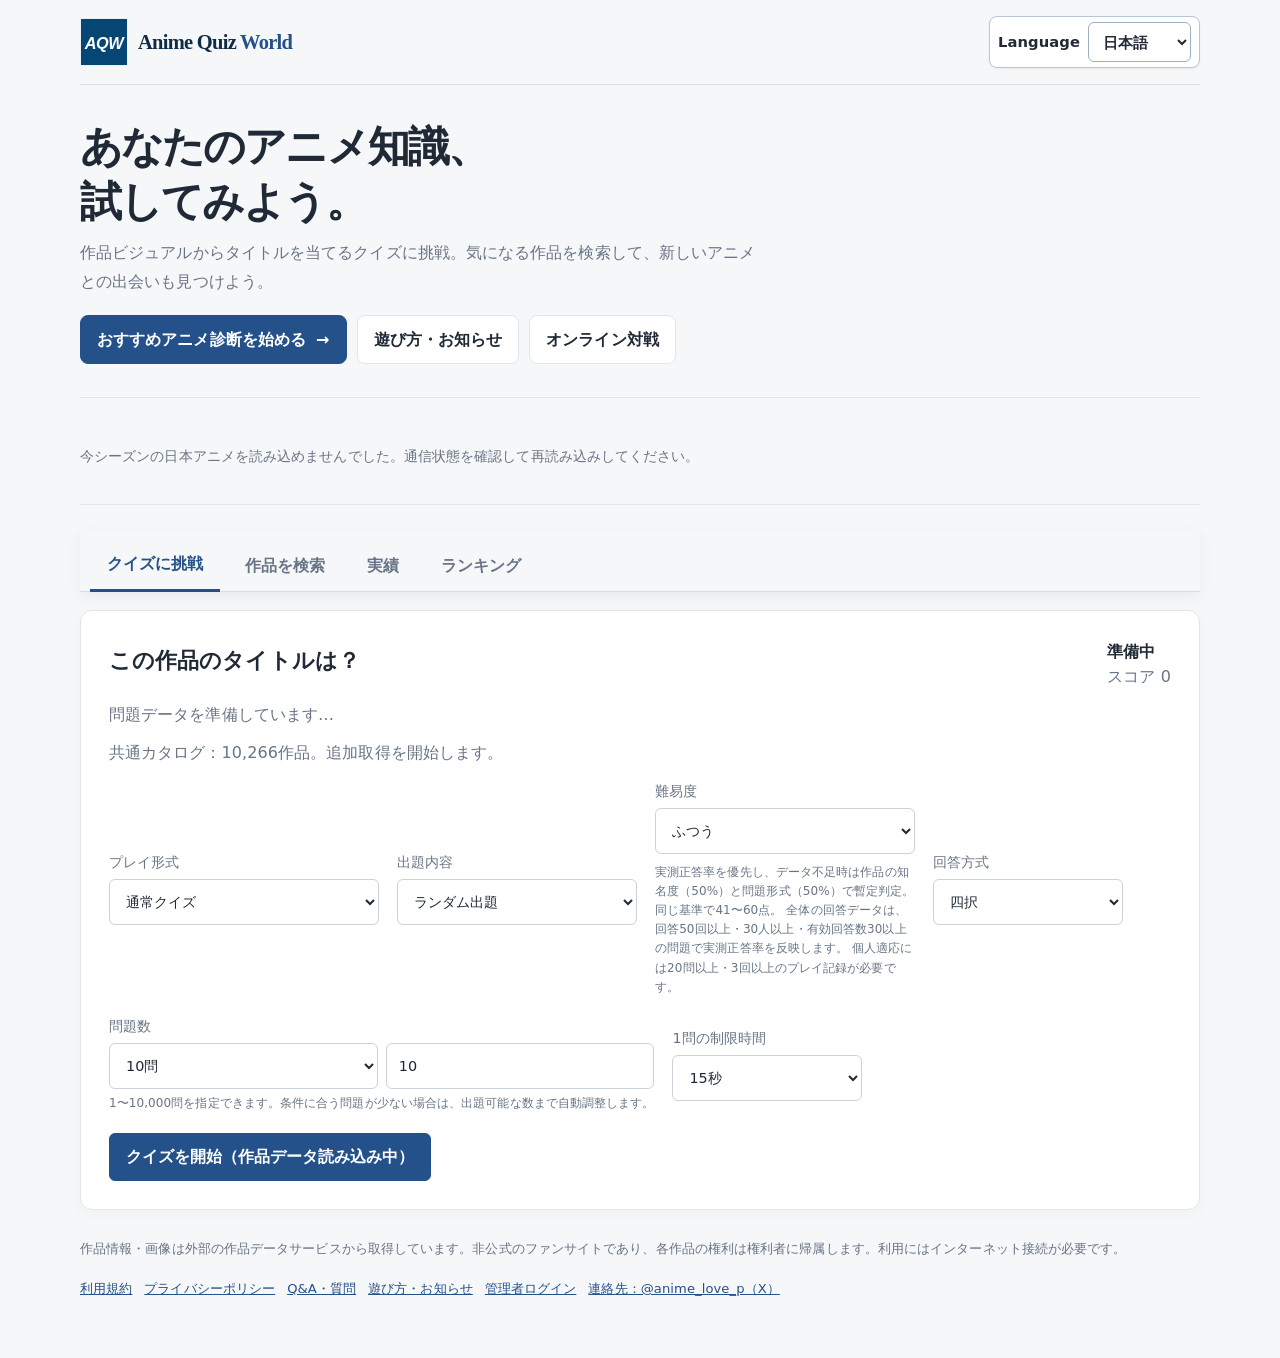
==== commit af2b1a5b: "Remove obsolete XP from quiz sharing text" ====
--- a/index.html
+++ b/index.html
@@ -651,7 +651,7 @@
 </head>
 <body><a class="skip-link" href="#quiz">クイズへ移動</a><div id="app" class="wrap">
 <header class="top"><div class="brand-area"><button type="button" class="brand-home" id="homeLogo" aria-label="AQW Home" title="AQW Home"><svg class="aqw-logo" viewBox="0 0 100 100" role="img" aria-label="AQW"><rect x="2" y="2" width="96" height="96" fill="#064675"/><text x="50" y="64" text-anchor="middle" font-family="Arial,Helvetica,sans-serif" font-size="34" font-weight="800" font-style="italic" letter-spacing="-1" textLength="80" lengthAdjust="spacingAndGlyphs" fill="#fff">AQW</text></svg></button><div><div class="brand">Anime Quiz <span>World</span></div></div></div><div class="top-actions"><label class="language-picker" for="languageSelect"><span id="languageLabel">Language</span> <select id="languageSelect" aria-label="Display language" onchange="selectLanguage(this.value)"><option value="ja">日本語</option><option value="en">English</option></select></label></div></header>
-<section class="hero"><div class="tag">PLAY · DISCOVER · CHALLENGE</div><h1 id="heroTitle">あなたのアニメ知識、<br>試してみよう。</h1><p id="heroDescription">作品ビジュアルからタイトルを当てるクイズに挑戦。気になる作品を検索して、新しいアニメとの出会いも見つけよう。</p><div class="hero-actions"><a class="hero-recommend-link" href="./recommend.html">おすすめアニメ診断を始める <span aria-hidden="true">→</span></a><a class="hero-info-link" id="guideLink" href="./guide.html">遊び方</a><a class="hero-info-link" href="./multiplayer.html">オンライン対戦</a></div></section>
+<section class="hero"><div class="tag">PLAY · DISCOVER · CHALLENGE</div><h1 id="heroTitle">あなたのアニメ知識、<br>試してみよう。</h1><p id="heroDescription">作品ビジュアルからタイトルを当てるクイズに挑戦。気になる作品を検索して、新しいアニメとの出会いも見つけよう。</p><div class="hero-actions"><a class="hero-recommend-link" href="./recommend.html">おすすめアニメ診断を始める <span aria-hidden="true">→</span></a><a class="hero-info-link" id="guideLink" href="./guide.html">遊び方・お知らせ</a><a class="hero-info-link" href="./multiplayer.html">オンライン対戦</a></div></section>
 <section class="featured-section" aria-label="今シーズンの日本アニメ"><div id="featuredRail" class="featured-rail" aria-live="polite"><p class="muted">今シーズンのアニメを読み込んでいます…</p></div></section>
 <nav class="tabs" id="mainNavigation" role="tablist" aria-label="メインメニュー"><button type="button" class="tab active" data-tab="quiz" id="quizTab" role="tab" aria-controls="quiz" aria-selected="true" tabindex="0">クイズ</button><button type="button" class="tab" data-tab="search" id="searchTab" role="tab" aria-controls="search" aria-selected="false" tabindex="-1">検索</button><button type="button" class="tab" data-tab="progressTab" id="progressTab" role="tab" aria-controls="progressPanel" aria-selected="false" tabindex="-1">実績</button><button type="button" class="tab" data-tab="ranking" id="rankingTab" role="tab" aria-controls="ranking" aria-selected="false" tabindex="-1">ランキング</button></nav>
 <section id="quiz" class="card" tabindex="-1"><div class="row" id="quizHeader"><div><div class="tag">ANIME TITLE QUIZ</div><h2 id="quizHeading">この作品のタイトルは？</h2></div><div><strong id="progress">準備中</strong><div class="muted" id="score">スコア 0</div></div></div><div id="quizStatus" class="status" role="status" aria-live="polite">作品データを読み込んでいます…</div><div id="animePoolProgress" class="muted" aria-live="polite">作品データの取得状況を表示します。</div><div class="setup-controls row" id="setupControls"><label for="playMode"><span id="playModeLabel">プレイ形式</span><select id="playMode"><option value="normal">通常クイズ</option><option value="rush">スピードラッシュ（10問・5秒）</option></select></label><label for="modeSelect"><span id="modeLabel">出題内容</span><select id="modeSelect">
@@ -661,27 +661,31 @@
 <option value="synopsis">あらすじ → 作品名</option>
 <option value="synonym">略称・別名 → 作品名</option>
 </optgroup>
-<optgroup label="キャラクターを当てる">
-<option value="character">登場キャラクター → 作品名</option>
-<option value="titleCharacter">作品名 → 登場キャラクター</option>
-<option value="characterImage">キャラクター画像 → 名前</option>
-<option value="characterNameImage">キャラクター名 → 画像</option>
-</optgroup>
 <optgroup label="作品情報を当てる">
 <option value="titleYear">作品名 → 公開／放送開始年</option>
 <option value="titleStudio">作品名 → 制作スタジオ</option>
 <option value="titleEpisodes">作品名 → 話数</option>
 <option value="titleGenre">作品名 → ジャンル</option>
 <option value="titleFormat">作品名 → 作品形式</option>
-<option value="titleSource">作品名 → 原作の種類</option>
-<option value="voiceActor">作品名・声優 → キャラクター</option>
 
 </optgroup>
 </select></label><label for="difficultySelect"><span id="difficultyLabel">難易度</span><select id="difficultySelect" aria-describedby="difficultyHelp"><option value="veryEasy">とても簡単</option><option value="easy">簡単</option><option value="normal" selected>ふつう</option><option value="hard">難しい</option><option value="veryHard">とても難しい</option></select><small id="difficultyHelp" class="muted" style="display:block;max-width:260px;margin-top:4px">初級：作品画像から作品名を当てる問題。</small></label><label for="answerFormatSelect"><span id="answerFormatLabel">回答方式</span><select id="answerFormatSelect"><option value="choices">四択</option><option value="typed">入力式</option></select></label><label for="questionCount"><span id="countLabel">問題数</span><div style="display:grid;grid-template-columns:minmax(0,1fr) minmax(110px,1fr);gap:8px;width:100%"><select id="questionCountPreset" aria-label="問題数の定番設定" style="min-width:0;width:100%" onchange="if(this.value!=='custom')document.getElementById('questionCount').value=this.value"><option value="custom">自由入力</option><option value="5">5問</option><option value="10" selected>10問</option><option value="20">20問</option><option value="50">50問</option><option value="100">100問</option><option value="200">200問</option><option value="500">500問</option><option value="1000">1,000問</option><option value="5000">5,000問</option><option value="10000">10,000問</option></select><input id="questionCount" type="number" inputmode="numeric" min="1" max="10000" step="1" value="10" aria-label="出題問題数（1〜10,000問）" style="width:100%;min-width:0;min-height:46px;padding:10px 12px;border:1px solid #cbd2db;border-radius:6px;background:#fff;color:var(--text)" oninput="document.getElementById('questionCountPreset').value=['5','10','20','50','100','200','500','1000','5000','10000'].includes(this.value)?this.value:'custom'"></div><small id="questionCountHelp" class="muted">1〜10,000問を指定できます。出題可能な作品数を超えた場合は、出題できる数まで自動調整します。</small></label><label for="timeLimitSelect"><span id="timeLimitLabel">1問の制限時間</span><select id="timeLimitSelect"><option value="5">5秒</option><option value="10">10秒</option><option value="15" selected>15秒</option><option value="20">20秒</option><option value="30">30秒</option><option value="45">45秒</option><option value="60">60秒</option></select></label></div><div class="row"><button id="quitQuizButton" type="button" class="danger-button hidden">やめる</button></div><div id="quizArea" class="quiz-layout hidden"><img id="cover" class="cover" alt="アニメ作品のビジュアル"><div><div class="row"><span id="timerLabel" class="muted">残り時間：15秒</span><span id="elapsedLabel" class="muted">経過時間：0秒</span></div><div class="quiz-progress" role="progressbar" aria-label="Quiz progress"><div id="quizProgressBar"></div></div><div class="game-tools"><span class="pill" id="comboBadge">連続正解 0</span><span class="pill" id="hintBadge">ヒント 1回</span><button id="hintButton" type="button">四択用ヒント</button><button id="typedHintButton" class="hidden" type="button">入力用ヒント</button></div><p class="muted" id="answerPrompt">画像を見て、正しい作品名を選択してください。</p><div id="answers" class="answers"></div><div id="typedAnswerBox" class="hidden" style="margin-top:14px"><label id="typedAnswerLabel" for="typedAnswer">回答を入力</label><div class="row" style="margin-top:6px"><input id="typedAnswer" type="text" autocomplete="off" style="flex:1;min-width:0;padding:11px;border:1px solid #cbd2db;border-radius:6px" /><button id="submitTypedAnswer" class="primary" type="button">回答する</button><button id="typedUnknownAnswer" type="button">わからない</button></div></div><div class="row" style="margin-top:10px"><button id="toggleAnswerMode" class="hidden" type="button" aria-hidden="true" tabindex="-1">入力で回答する</button></div><div class="row" style="margin-top:18px"><span id="feedback" aria-live="polite"></span><button id="next" class="primary hidden">次の問題</button></div></div></div><div id="result" class="hidden"><h2 id="resultHeading">クイズ終了</h2><p id="resultText"></p><button id="restart" class="primary hidden">もう一度挑戦</button> <button id="homeAfterQuiz" type="button">戻る</button> <button id="reviewMissed" class="hidden">間違えた問題を復習</button><div class="share-actions hidden"><button id="shareResult" class="primary">結果を共有</button><button id="downloadResult">画像を保存</button></div><p id="shareStatus" class="share-note hidden" aria-live="polite"></p><div id="historySummary" class="muted hidden" style="margin-top:14px"></div></div><button id="start" class="primary hidden">クイズを開始</button></section>
-<section id="progressPanel" class="card hidden"><div class="row" style="justify-content:space-between;align-items:center"><h2 id="progressHeading">実績</h2><button type="button" id="resetProgress" class="danger-button">実績・プレイ記録をリセット</button></div><p class="muted" id="resetDescription">このブラウザに保存されたプレイ回数と実績をリセットします。</p><div id="achievements" class="grid"></div></section>
+<section id="progressPanel" class="card hidden"><div class="row" style="justify-content:space-between;align-items:center"><h2 id="progressHeading">実績</h2><button type="button" id="resetProgress" class="danger-button">実績をリセット</button></div><p class="muted" id="resetDescription">このブラウザに保存された実績をリセットします。</p><div id="achievements" class="grid"></div></section>
 <section id="ranking" class="card hidden">
 <div class="tag">AQW RANKINGS</div><h2 id="rankingHeading">ランキング</h2><div class="game-tools"><button id="aqwResetOnlineRecords" type="button" class="danger-button">ランキング実績をリセット</button><button id="aqwToggleLeaderboardRegistration" type="button">ランキング登録を解除</button></div><p class="muted" id="aqwLeaderboardAccountStatus" role="status" aria-live="polite"></p>
-<section id="aqwAccountAccess" class="social-box" aria-labelledby="aqwAccountHeading"><h3 id="aqwAccountHeading">AQWアカウント</h3><p id="aqwAccountDescription" class="muted">ランキングへの記録登録にはログインが必要です。</p><div class="social-status" id="aqwSocialStatus" role="status">ランキング機能を準備しています…</div>
+<section id="aqwRushLeaderboard" class="social-box aqw-rush-board" aria-labelledby="aqwRushBoardTitle">
+ <div class="aqw-rush-board-head"><h3 id="aqwRushBoardTitle">スピードラッシュ・世界ランキング</h3><div class="aqw-rush-board-actions"><label class="aqw-player-sort-label" for="aqwRushBoardPeriod"><span id="aqwRushBoardPeriodLabel">期間</span><select id="aqwRushBoardPeriod"><option value="all">全期間</option><option value="day">今日</option><option value="week">今週</option><option value="month">今月</option></select></label><button id="aqwRushBoardRefresh" type="button">更新</button><button id="aqwRushBoardShare" type="button">ランキングを共有</button><button id="aqwRushBoardSave" type="button">画像を保存</button></div></div>
+ <p class="muted aqw-rush-board-desc" id="aqwRushBoardDescription">ログインして記録を登録できます。各ユーザーの自己ベストを表示します。</p>
+ <p class="aqw-rush-board-status" id="aqwRushBoardStatus" role="status" aria-live="polite">ランキングを読み込んでいます…</p>
+ <div class="aqw-rush-board-scroll"><table><thead><tr><th id="aqwRushRankHeading">順位</th><th id="aqwRushPlayerHeading">プレイヤー</th><th id="aqwRushScoreHeading">正解数</th><th id="aqwRushTimeHeading">タイム</th></tr></thead><tbody id="aqwRushBoardRows"></tbody></table></div>
+ <p class="muted aqw-rush-board-status" id="aqwMyRushRank" role="status" aria-live="polite"></p>
+</section>
+</section>
+</section>
+<section id="social" class="card hidden">
+<div class="tag">AQW COMMUNITY</div><h2 id="socialHeading">AQW — フレンドとコメント・返信</h2>
+<p id="socialDescription" class="muted">AQW独自のアカウントでフレンドを登録し、フレンド同士でコメントと返信ができます。フレンドは相互にフォローしているユーザーです。</p>
+<div class="social-status" id="aqwSocialStatus" role="status">AQWのSNSを準備しています…</div>
 
 <div id="aqwAuthPanel" class="auth-panel">
 <h3 id="aqwAuthHeading">ログイン / 新規登録</h3>
@@ -697,7 +701,7 @@
 <div id="aqwMemberPanel" class="hidden">
 <div class="social-columns">
 <section class="social-box"><h3>プロフィール</h3><form id="aqwProfileForm"><div class="aqw-avatar-editor"><div class="aqw-avatar-preview" id="aqwAvatarPreview"><span id="aqwAvatarFallback">?</span><img id="aqwAvatarPreviewImage" alt="プロフィールアイコンのプレビュー" class="hidden"></div><div class="aqw-avatar-controls"><label>プロフィールアイコン<input id="aqwAvatarFile" type="file" accept="image/jpeg,image/png,image/webp,image/gif"></label><small class="muted">JPEG・PNG・WebP・GIF、5MB以下</small><button id="aqwRemoveAvatar" type="button">アイコンを削除</button></div></div><label>ユーザー名<input id="aqwEditUsername" minlength="3" maxlength="24" pattern="[A-Za-z0-9_]+" required></label><label>表示名<input id="aqwEditDisplayName" maxlength="40" required></label><label>自己紹介<textarea id="aqwBio" maxlength="280" rows="3"></textarea></label><button class="primary" type="submit">プロフィールを保存</button></form><hr style="border:0;border-top:1px solid var(--line);margin:20px 0"><h3>パスワード変更</h3><form id="aqwPasswordForm"><label>新しいパスワード<input id="aqwNewPassword" type="password" minlength="12" maxlength="128" autocomplete="new-password" required></label><label>新しいパスワード（確認）<input id="aqwConfirmPassword" type="password" minlength="12" maxlength="128" autocomplete="new-password" required></label><button class="primary" type="submit">パスワードを変更</button></form><p id="aqwPasswordMessage" class="auth-message" aria-live="polite"></p></section>
-<section class="social-box" hidden aria-hidden="true"><h3>ユーザー検索・フレンド登録</h3><p class="muted">相手をフォローできます。お互いにフォローするとフレンドになり、1対1のチャットができます。</p><form id="aqwUserSearchForm" class="searchbar"><input id="aqwUserSearch" placeholder="ユーザー名・表示名" maxlength="60" required><button type="submit">検索</button></form><div id="aqwUserResults"></div></section>
+<section class="social-box"><h3>ユーザー検索・フレンド登録</h3><p class="muted">相手をフォローできます。お互いにフォローするとフレンドになり、1対1のチャットができます。</p><form id="aqwUserSearchForm" class="searchbar"><input id="aqwUserSearch" placeholder="ユーザー名・表示名" maxlength="60" required><button type="submit">検索</button></form><div id="aqwUserResults"></div></section>
 </div>
 <section class="social-box" id="aqwOnlineMatchLink" style="margin-top:18px">
 <h3>オンライン対戦</h3>
@@ -705,31 +709,12 @@
 <a class="hero-info-link" href="./multiplayer.html">オンライン対戦・戦績を見る →</a>
 </section>
 
-<section class="social-box" id="aqwFriendMessagesPanel" hidden aria-hidden="true" style="margin-top:18px"><h3>フレンドとのチャット</h3><div class="social-columns"><div><h4>フレンド一覧</h4><p class="muted">相互にフォローしているユーザーが表示されます。</p><button id="aqwRefreshFriends" type="button">フレンド一覧を更新</button><div id="aqwFriends" class="aqw-feed"></div><h4 id="aqwBlockedUsersHeading">ブロック中のユーザー</h4><div id="aqwBlockedUsers" class="aqw-feed"></div></div><div><h4 id="aqwConversationTitle">チャットする相手を選択してください</h4><div id="aqwChatActions" class="aqw-chat-actions hidden"><button id="aqwBlockFriend" type="button" class="danger-button">ブロック</button><button id="aqwReportFriend" type="button">ユーザーを通報</button></div><div id="aqwMessages" class="aqw-feed" aria-live="polite"></div><div id="aqwReportPanel" class="aqw-report-panel hidden"><h4 id="aqwReportTitle">通報</h4><label id="aqwReportReasonLabel" for="aqwReportReason">理由</label><select id="aqwReportReason"><option value="harassment">嫌がらせ・迷惑行為</option><option value="spam">スパム</option><option value="inappropriate">不適切な内容</option><option value="other">その他</option></select><label id="aqwReportDetailsLabel" for="aqwReportDetails">補足（任意・500文字以内）</label><textarea id="aqwReportDetails" maxlength="500" rows="3"></textarea><div class="aqw-report-actions"><button id="aqwCancelReport" type="button">キャンセル</button><button id="aqwSubmitReport" type="button" class="primary">通報する</button></div><p id="aqwReportStatus" class="auth-message" aria-live="polite"></p></div><form id="aqwMessageForm" class="aqw-reply-form"><input id="aqwMessageInput" maxlength="2000" placeholder="メッセージを書く（最大2,000文字）" required disabled><button class="primary" id="aqwSendMessage" type="submit" disabled>送信</button></form><p id="aqwMessageStatus" class="auth-message" aria-live="polite"></p></div></div></section>
-<div id="aqwPostForm" class="hidden"><textarea id="aqwPostBody" maxlength="2000"></textarea><input id="aqwPostImage" type="file" accept="image/jpeg,image/png,image/webp,image/gif"><button id="aqwShareQuiz" type="button"></button></div><p id="aqwPostMessage" class="hidden"></p><button id="aqwRefreshFeed" type="button" class="hidden"></button><div id="aqwFeed" class="hidden"></div><div class="aqw-notification-tools" hidden aria-hidden="true"><button id="aqwNotificationsButton" type="button">通知（0）</button><button id="aqwEnableBrowserNotifications" type="button">ブラウザ通知を有効にする</button></div><div id="aqwNotifications" class="hidden" aria-live="polite"></div>
-</div></section>
-<section id="aqwRushLeaderboard" class="social-box aqw-rush-board" aria-labelledby="aqwRushBoardTitle">
- <div class="aqw-rush-board-head"><h3 id="aqwRushBoardTitle">スピードラッシュ・世界ランキング</h3><div class="aqw-rush-board-actions"><label class="aqw-player-sort-label" for="aqwRushBoardPeriod"><span id="aqwRushBoardPeriodLabel">期間</span><select id="aqwRushBoardPeriod"><option value="all">全期間</option><option value="day">今日</option><option value="week">今週</option><option value="month">今月</option></select></label><button id="aqwRushBoardRefresh" type="button">更新</button><button id="aqwRushBoardShare" type="button">ランキングを共有</button><button id="aqwRushBoardSave" type="button">画像を保存</button></div></div>
- <p class="muted aqw-rush-board-desc" id="aqwRushBoardDescription">ログインして記録を登録できます。各ユーザーの自己ベストを表示します。</p>
- <p class="aqw-rush-board-status" id="aqwRushBoardStatus" role="status" aria-live="polite">ランキングを読み込んでいます…</p>
- <div class="aqw-rush-board-scroll"><table><thead><tr><th id="aqwRushRankHeading">順位</th><th id="aqwRushPlayerHeading">プレイヤー</th><th id="aqwRushScoreHeading">正解数</th><th id="aqwRushTimeHeading">タイム</th></tr></thead><tbody id="aqwRushBoardRows"></tbody></table></div>
- <p class="muted aqw-rush-board-status" id="aqwMyRushRank" role="status" aria-live="polite"></p>
-</section>
-<section id="aqwPlayerLeaderboard" class="social-box aqw-rush-board" aria-labelledby="aqwPlayerBoardTitle">
- <div class="aqw-rush-board-head"><h3 id="aqwPlayerBoardTitle">プレイヤー総合ランキング</h3><div class="aqw-rush-board-actions"><label class="aqw-player-sort-label" for="aqwPlayerBoardPeriod"><span id="aqwPlayerBoardPeriodLabel">期間</span><select id="aqwPlayerBoardPeriod"><option value="all">全期間</option><option value="day">今日</option><option value="week">今週</option><option value="month">今月</option></select></label><label class="aqw-player-sort-label" for="aqwPlayerBoardSort"><span id="aqwPlayerBoardSortLabel">集計方法</span><select id="aqwPlayerBoardSort"><option value="runs">プレイ回数</option><option value="accuracy">正答率（10問以上）</option></select></label><button id="aqwPlayerBoardRefresh" type="button">更新</button><button id="aqwPlayerBoardShare" type="button">ランキングを共有</button><button id="aqwPlayerBoardSave" type="button">画像を保存</button></div></div>
- <p class="muted aqw-rush-board-desc" id="aqwPlayerBoardDescription">プレイ回数・正答率でプレイヤーを比較できます。ランキングはログイン中のプレイから集計されます。</p>
- <p class="aqw-rush-board-status" id="aqwPlayerBoardStatus" role="status" aria-live="polite">ランキングを読み込んでいます…</p>
- <div class="aqw-rush-board-scroll"><table><thead><tr><th id="aqwPlayerRankHeading">順位</th><th id="aqwPlayerNameHeading">プレイヤー</th><th id="aqwPlayerMetricHeading">記録</th><th id="aqwPlayerDetailHeading">プレイ回数・正答数</th></tr></thead><tbody id="aqwPlayerBoardRows"></tbody></table></div>
- <p class="muted aqw-rush-board-status" id="aqwMyPlayerRank" role="status" aria-live="polite"></p>
-</section>
-</section>
-<section id="social" class="card hidden" aria-hidden="true">
-<div class="tag">AQW COMMUNITY</div><h2 id="socialHeading">AQW — フレンドとコメント・返信</h2>
-<p id="socialDescription" class="muted">AQW独自のアカウントでフレンドを登録し、フレンド同士でコメントと返信ができます。フレンドは相互にフォローしているユーザーです。</p>
-
+<section class="social-box" id="aqwFriendMessagesPanel" style="margin-top:18px"><h3>フレンドとのチャット</h3><div class="social-columns"><div><h4>フレンド一覧</h4><p class="muted">相互にフォローしているユーザーが表示されます。</p><button id="aqwRefreshFriends" type="button">フレンド一覧を更新</button><div id="aqwFriends" class="aqw-feed"></div><h4 id="aqwBlockedUsersHeading">ブロック中のユーザー</h4><div id="aqwBlockedUsers" class="aqw-feed"></div></div><div><h4 id="aqwConversationTitle">チャットする相手を選択してください</h4><div id="aqwChatActions" class="aqw-chat-actions hidden"><button id="aqwBlockFriend" type="button" class="danger-button">ブロック</button><button id="aqwReportFriend" type="button">ユーザーを通報</button></div><div id="aqwMessages" class="aqw-feed" aria-live="polite"></div><div id="aqwReportPanel" class="aqw-report-panel hidden"><h4 id="aqwReportTitle">通報</h4><label id="aqwReportReasonLabel" for="aqwReportReason">理由</label><select id="aqwReportReason"><option value="harassment">嫌がらせ・迷惑行為</option><option value="spam">スパム</option><option value="inappropriate">不適切な内容</option><option value="other">その他</option></select><label id="aqwReportDetailsLabel" for="aqwReportDetails">補足（任意・500文字以内）</label><textarea id="aqwReportDetails" maxlength="500" rows="3"></textarea><div class="aqw-report-actions"><button id="aqwCancelReport" type="button">キャンセル</button><button id="aqwSubmitReport" type="button" class="primary">通報する</button></div><p id="aqwReportStatus" class="auth-message" aria-live="polite"></p></div><form id="aqwMessageForm" class="aqw-reply-form"><input id="aqwMessageInput" maxlength="2000" placeholder="メッセージを書く（最大2,000文字）" required disabled><button class="primary" id="aqwSendMessage" type="submit" disabled>送信</button></form><p id="aqwMessageStatus" class="auth-message" aria-live="polite"></p></div></div></section>
+<div id="aqwPostForm" class="hidden"><textarea id="aqwPostBody" maxlength="2000"></textarea><input id="aqwPostImage" type="file" accept="image/jpeg,image/png,image/webp,image/gif"><button id="aqwShareQuiz" type="button"></button></div><p id="aqwPostMessage" class="hidden"></p><button id="aqwRefreshFeed" type="button" class="hidden"></button><div id="aqwFeed" class="hidden"></div><div class="aqw-notification-tools"><button id="aqwNotificationsButton" type="button">通知（0）</button><button id="aqwEnableBrowserNotifications" type="button">ブラウザ通知を有効にする</button></div><div id="aqwNotifications" class="hidden" aria-live="polite"></div>
+</div>
 </section>
 <section id="search" class="card hidden"><div class="tag">ANIME DATABASE</div><h2 id="searchHeading">作品を検索</h2><p class="muted" id="searchDescription">作品名を入力して、作品情報を検索できます。</p><form id="searchForm" class="searchbar"><input id="query" placeholder="例：葬送のフリーレン" aria-label="作品名" required><button class="primary" id="searchButton">検索</button></form><div id="searchStatus" class="status"></div><div id="results" class="grid"></div></section>
-<footer><span id="footerText">作品情報・画像は外部の作品データサービスから取得しています。非公式のファンサイトです。各作品の権利は権利者に帰属します。利用にはインターネット接続が必要です。</span><div class="footer-links"><a href="./terms.html" id="footerTerms">利用規約</a><a href="./privacy.html" id="footerPrivacy">プライバシーポリシー</a><a href="./qa.html" id="footerQa">Q&A・質問</a><a href="./guide.html" id="footerGuide">遊び方</a><a href="./admin.html" id="footerAdmin">管理者ログイン</a><a id="footerContact" href="https://x.com/anime_love_p" target="_blank" rel="noopener noreferrer">連絡先：@anime_love_p（X）</a></div></footer>
+<footer><span id="footerText">作品情報・画像は外部の作品データサービスから取得しています。非公式のファンサイトです。各作品の権利は権利者に帰属します。利用にはインターネット接続が必要です。</span><div class="footer-links"><a href="./terms.html" id="footerTerms">利用規約</a><a href="./privacy.html" id="footerPrivacy">プライバシーポリシー</a><a href="./qa.html" id="footerQa">Q&A・質問</a><a href="./guide.html" id="footerGuide">遊び方・お知らせ</a><a href="./admin.html" id="footerAdmin">管理者ログイン</a><a id="footerContact" href="https://x.com/anime_love_p" target="_blank" rel="noopener noreferrer">連絡先：@anime_love_p（X）</a></div></footer>
 </div>
 
 <script>
@@ -750,9 +735,9 @@
 function setDocumentLanguage(){document.documentElement.lang=lang;document.title=lang==='ja'?'アニメクイズワールド':'Anime Quiz World';const descriptions={ja:'無料で遊べるアニメクイズ。作品画像・公開／放送年・制作会社・あらすじなどから作品名を当てよう。',en:'Play free anime quizzes. Guess anime titles from artwork, release years, studios, and synopses.'};const description=document.querySelector('meta[name="description"]');if(description)description.content=descriptions[lang];const ogDescription=document.querySelector('meta[property="og:description"]');if(ogDescription)ogDescription.content=lang==='ja'?'作品画像・公開／放送年・制作会社・あらすじからアニメを当てよう。難易度や出題形式を選べる無料クイズ。':descriptions.en;const twitterDescription=document.querySelector('meta[name="twitter:description"]');if(twitterDescription)twitterDescription.content=lang==='ja'?'作品画像・公開／放送年・制作会社・あらすじからアニメを当てよう。難易度や出題形式を選べる無料クイズ。':descriptions.en;const ogTitle=document.querySelector('meta[property="og:title"]');if(ogTitle)ogTitle.content=lang==='ja'?'アニメクイズワールド':'Anime Quiz World';const twitterTitle=document.querySelector('meta[name="twitter:title"]');if(twitterTitle)twitterTitle.content=lang==='ja'?'アニメクイズワールド':'Anime Quiz World';}
 function selectLanguage(l){const next=SUPPORTED_LANGUAGES.includes(l)?l:'ja';if(next===lang)return;const active=!document.getElementById('quizArea').classList.contains('hidden')&&questions.length>0;const prompt=document.getElementById('answerPrompt'),feedback=document.getElementById('feedback');const questionView=active?{promptText:prompt?.textContent,promptWhiteSpace:prompt?.style.whiteSpace,promptPadding:prompt?.style.padding,promptBackground:prompt?.style.background,promptBorderRadius:prompt?.style.borderRadius,feedbackText:feedback?.textContent,feedbackColor:feedback?.style.color}:null;lang=next;safeStorage.setItem('aqw-language',lang);setDocumentLanguage();const sel=document.getElementById('languageSelect');if(sel)sel.value=lang;applyLanguage();if(active){if(prompt&&questionView){prompt.textContent=questionView.promptText;prompt.style.whiteSpace=questionView.promptWhiteSpace;prompt.style.padding=questionView.promptPadding;prompt.style.background=questionView.promptBackground;prompt.style.borderRadius=questionView.promptBorderRadius}if(feedback&&questionView){feedback.textContent=questionView.feedbackText;feedback.style.color=questionView.feedbackColor}updateTimer();document.getElementById('score').textContent=tr('score')+' '+points;return}if(!pool.length)prepare();else{document.getElementById('progress').textContent=pool.length+(tr('loaded')||'');document.getElementById('start').classList.remove('hidden');document.getElementById('start').textContent=tr('start')}}
 function restoreLanguage(){const saved=safeStorage.getItem('aqw-language');lang=SUPPORTED_LANGUAGES.includes(saved)?saved:'ja';setDocumentLanguage();const sel=document.getElementById('languageSelect');if(sel)sel.value=lang;applyLanguage();if(!pool.length)prepare()}
-function applyLanguage(){const uiNow=LANG_UI[lang]||LANG_UI.en;const guideText=({ja:'遊び方',en:'Help',ko:'이용 안내',zh:'使用指南',es:'Ayuda',fr:'Aide',pt:'Ajuda',de:'Hilfe'}[lang]||'Help');const accountHeading=document.getElementById('aqwAccountHeading'),accountDescription=document.getElementById('aqwAccountDescription');if(accountHeading)accountHeading.textContent=lang==='ja'?'AQWアカウント':'AQW account';if(accountDescription)accountDescription.textContent=lang==='ja'?'ランキングへの記録登録にはログインが必要です。':'Sign in to submit leaderboard records.';const guideLink=document.getElementById('guideLink'),footerGuide=document.getElementById('footerGuide');if(guideLink)guideLink.textContent=guideText;if(footerGuide)footerGuide.textContent=guideText;const recommendLink=document.querySelector('.hero-recommend-link');if(recommendLink){recommendLink.innerHTML=lang==='ja'?'おすすめアニメ診断を始める <span aria-hidden="true">→</span>':'Start Anime Recommendations <span aria-hidden="true">→</span>'}const multiplayerLink=document.querySelector('a[href="./multiplayer.html"]');if(multiplayerLink)multiplayerLink.textContent=lang==='ja'?'オンライン対戦':'Online Multiplayer';const featuredRail=document.getElementById('featuredRail');if(featuredRail&&featuredRail.querySelector('.muted'))featuredRail.querySelector('.muted').textContent=lang==='ja'?'今シーズンのアニメを読み込んでいます…':'Loading this season’s anime…';const footerLabels={footerTerms:lang==='ja'?'利用規約':'Terms of Use',footerPrivacy:lang==='ja'?'プライバシーポリシー':'Privacy Policy',footerQa:lang==='ja'?'Q&A・質問':'Q&A / Contact',footerAdmin:lang==='ja'?'管理者ログイン':'Admin Login',footerContact:lang==='ja'?'連絡先：@anime_love_p（X）':'Contact: @anime_love_p (X)'};Object.entries(footerLabels).forEach(([id,label])=>{const el=document.getElementById(id);if(el)el.textContent=label});const quitButton=document.getElementById('quitQuizButton');if(quitButton)quitButton.textContent=({ja:'やめる',en:'Quit',ko:'그만하기',zh:'退出',es:'Salir',fr:'Quitter',pt:'Sair',de:'Beenden'}[lang]||'Quit');updateDifficultyUI();const homeLogo=document.getElementById('homeLogo');if(homeLogo){homeLogo.setAttribute('aria-label',({ja:'ホームへ戻る',en:'Return to home',ko:'홈으로 돌아가기',zh:'返回首页',es:'Volver al inicio',fr:'Retour à l’accueil',pt:'Voltar ao início',de:'Zur Startseite'}[lang]||'Return to home'));homeLogo.title=homeLogo.getAttribute('aria-label')}const homeAfterQuiz=document.getElementById('homeAfterQuiz');if(homeAfterQuiz)homeAfterQuiz.textContent=({ja:'戻る',en:'Back',ko:'뒤로',zh:'返回',es:'Volver',fr:'Retour',pt:'Voltar',de:'Zurück'}[lang]||'Back');const shareBtn=document.getElementById('shareResult'),saveBtn=document.getElementById('downloadResult');if(shareBtn)shareBtn.textContent=uiNow.share||'Share result image';const answerToggleBtn=document.getElementById('toggleAnswerMode'),answerSubmitBtn=document.getElementById('submitTypedAnswer'),answerTypedLabel=document.getElementById('typedAnswerLabel');if(answerToggleBtn)answerToggleBtn.textContent=uiNow.answerTyping||'Answer by typing';if(answerSubmitBtn)answerSubmitBtn.textContent=uiNow.submit||'Submit answer';if(answerTypedLabel)answerTypedLabel.textContent=uiNow.typeAnswer||'Type your answer';const toggle=document.getElementById('toggleAnswerMode'),submit=document.getElementById('submitTypedAnswer'),typedLabel=document.getElementById('typedAnswerLabel'),hint=document.getElementById('hintButton'),typedHint=document.getElementById('typedHintButton'),typedUnknown=document.getElementById('typedUnknownAnswer');if(typedUnknown)typedUnknown.textContent=({ja:'わからない',en:"I don't know",ko:'모르겠어요',zh:'不知道',es:'No lo sé',fr:'Je ne sais pas',pt:'Não sei',de:'Ich weiß es nicht'}[lang]||"I don't know");if(toggle)toggle.textContent=uiNow.answerTyping||'Answer by typing';if(submit)submit.textContent=uiNow.submit||'Submit answer';if(typedLabel)typedLabel.textContent=uiNow.typeAnswer||'Type your answer';if(hint)hint.textContent=({ja:'四択用ヒント',en:'Multiple-choice hint',ko:'객관식 힌트',zh:'四选一提示',es:'Pista para opción múltiple',fr:'Indice QCM',pt:'Dica de múltipla escolha',de:'Multiple-Choice-Hinweis'}[lang]||'Multiple-choice hint');if(typedHint)typedHint.textContent=({ja:'入力用ヒント',en:'Typed-answer hint',ko:'직접 입력 힌트',zh:'输入题提示',es:'Pista para respuesta escrita',fr:'Indice pour réponse écrite',pt:'Dica para resposta digitada',de:'Hinweis für Texteingabe'}[lang]||'Typed-answer hint');if(saveBtn)saveBtn.textContent=uiNow.download||'Save result image';const labels=[uiNow.progressHeading,uiNow.missionHeading,uiNow.achievementHeading];['progressHeading','missionHeading','achievementHeading'].forEach((id,i)=>{const el=document.getElementById(id);if(el)el.textContent=labels[i]});const pt=document.getElementById('progressTab');if(pt)pt.textContent=uiNow.progressTab||'Progress & Collection';const pl=document.getElementById('playModeLabel');if(pl)pl.textContent=uiNow.playMode||'Play mode';const po=document.getElementById('playMode');if(po){const names=[uiNow.normal,uiNow.rush];[...po.options].forEach((o,i)=>o.textContent=names[i])}['countLabel','heroTitle','heroDescription','quizTab','searchTab','quizHeading','answerPrompt','start','resultHeading','restart','searchHeading','searchDescription','searchButton','footerText','footerText2'].forEach(k=>{let e=document.getElementById(k);if(e){if(k==='heroTitle')e.innerHTML=tr(k);else e.textContent=tr(k)}});const languageToggle=document.getElementById('languageToggle');if(languageToggle){const other=lang==='ja'?'en':'ja';languageToggle.textContent=lang==='ja'?'English':'日本語';languageToggle.setAttribute('aria-label',lang==='ja'?'Switch to English':'Switch to Japanese');languageToggle.title=lang==='ja'?'Switch to English':'Switch to Japanese'};document.getElementById('query').placeholder=tr('placeholder');if(!pool.length){document.getElementById('progress').textContent=tr('preparing');document.getElementById('score').textContent=tr('score')+' 0';}const localizedQuizModeLabels={
-ja:{image:'作品ビジュアル → 作品名',character:'登場キャラクター → 作品名',titleCharacter:'作品名 → 登場キャラクター',characterImage:'キャラクター画像 → 名前',characterNameImage:'キャラクター名 → 画像',synopsis:'あらすじ → 作品名',synonym:'略称・別名 → 作品名',studio:'制作スタジオ → 作品名',year:'公開／放送開始年 → 作品名',titleYear:'作品名 → 公開／放送開始年',titleStudio:'作品名 → 制作スタジオ',titleSynopsis:'作品名 → あらすじ',titleEpisodes:'作品名 → 話数',titleGenre:'作品名 → ジャンル',titleFormat:'作品名 → 作品形式',titleSource:'作品名 → 原作の種類',voiceActor:'作品名・声優 → キャラクター',mixed:'ランダム出題',typed:'入力式クイズ'},
-en:{image:'Artwork → Anime',character:'Character → Anime',titleCharacter:'Anime → Character',characterImage:'Character image → Name',characterNameImage:'Character name → Image',synopsis:'Synopsis → Anime',synonym:'Alias → Anime',studio:'Studio → Anime',year:'Release/broadcast year → Anime',titleYear:'Anime → Release/broadcast year',titleStudio:'Anime → Studio',titleSynopsis:'Anime → Synopsis',titleEpisodes:'Anime → Episode count',titleGenre:'Anime → Genre',titleFormat:'Anime → Format',titleSource:'Anime → Source material',voiceActor:'Anime + voice actor → Character',mixed:'Random',typed:'Typed-answer quiz'},
+function applyLanguage(){const uiNow=LANG_UI[lang]||LANG_UI.en;const guideText=({ja:'遊び方・お知らせ',en:'Help & News',ko:'이용 안내·공지',zh:'使用指南与公告',es:'Ayuda y noticias',fr:'Aide et actualités',pt:'Ajuda e novidades',de:'Hilfe & Neuigkeiten'}[lang]||'Help & News');const guideLink=document.getElementById('guideLink'),footerGuide=document.getElementById('footerGuide');if(guideLink)guideLink.textContent=guideText;if(footerGuide)footerGuide.textContent=guideText;const recommendLink=document.querySelector('.hero-recommend-link');if(recommendLink){recommendLink.innerHTML=lang==='ja'?'おすすめアニメ診断を始める <span aria-hidden="true">→</span>':'Start Anime Recommendations <span aria-hidden="true">→</span>'}const multiplayerLink=document.querySelector('a[href="./multiplayer.html"]');if(multiplayerLink)multiplayerLink.textContent=lang==='ja'?'オンライン対戦':'Online Multiplayer';const featuredRail=document.getElementById('featuredRail');if(featuredRail&&featuredRail.querySelector('.muted'))featuredRail.querySelector('.muted').textContent=lang==='ja'?'今シーズンのアニメを読み込んでいます…':'Loading this season’s anime…';const footerLabels={footerTerms:lang==='ja'?'利用規約':'Terms of Use',footerPrivacy:lang==='ja'?'プライバシーポリシー':'Privacy Policy',footerQa:lang==='ja'?'Q&A・質問':'Q&A / Contact',footerAdmin:lang==='ja'?'管理者ログイン':'Admin Login',footerContact:lang==='ja'?'連絡先：@anime_love_p（X）':'Contact: @anime_love_p (X)'};Object.entries(footerLabels).forEach(([id,label])=>{const el=document.getElementById(id);if(el)el.textContent=label});const quitButton=document.getElementById('quitQuizButton');if(quitButton)quitButton.textContent=({ja:'やめる',en:'Quit',ko:'그만하기',zh:'退出',es:'Salir',fr:'Quitter',pt:'Sair',de:'Beenden'}[lang]||'Quit');updateDifficultyUI();const homeLogo=document.getElementById('homeLogo');if(homeLogo){homeLogo.setAttribute('aria-label',({ja:'ホームへ戻る',en:'Return to home',ko:'홈으로 돌아가기',zh:'返回首页',es:'Volver al inicio',fr:'Retour à l’accueil',pt:'Voltar ao início',de:'Zur Startseite'}[lang]||'Return to home'));homeLogo.title=homeLogo.getAttribute('aria-label')}const homeAfterQuiz=document.getElementById('homeAfterQuiz');if(homeAfterQuiz)homeAfterQuiz.textContent=({ja:'戻る',en:'Back',ko:'뒤로',zh:'返回',es:'Volver',fr:'Retour',pt:'Voltar',de:'Zurück'}[lang]||'Back');const shareBtn=document.getElementById('shareResult'),saveBtn=document.getElementById('downloadResult');if(shareBtn)shareBtn.textContent=uiNow.share||'Share result image';const answerToggleBtn=document.getElementById('toggleAnswerMode'),answerSubmitBtn=document.getElementById('submitTypedAnswer'),answerTypedLabel=document.getElementById('typedAnswerLabel');if(answerToggleBtn)answerToggleBtn.textContent=uiNow.answerTyping||'Answer by typing';if(answerSubmitBtn)answerSubmitBtn.textContent=uiNow.submit||'Submit answer';if(answerTypedLabel)answerTypedLabel.textContent=uiNow.typeAnswer||'Type your answer';const toggle=document.getElementById('toggleAnswerMode'),submit=document.getElementById('submitTypedAnswer'),typedLabel=document.getElementById('typedAnswerLabel'),hint=document.getElementById('hintButton'),typedHint=document.getElementById('typedHintButton'),typedUnknown=document.getElementById('typedUnknownAnswer');if(typedUnknown)typedUnknown.textContent=({ja:'わからない',en:"I don't know",ko:'모르겠어요',zh:'不知道',es:'No lo sé',fr:'Je ne sais pas',pt:'Não sei',de:'Ich weiß es nicht'}[lang]||"I don't know");if(toggle)toggle.textContent=uiNow.answerTyping||'Answer by typing';if(submit)submit.textContent=uiNow.submit||'Submit answer';if(typedLabel)typedLabel.textContent=uiNow.typeAnswer||'Type your answer';if(hint)hint.textContent=({ja:'四択用ヒント',en:'Multiple-choice hint',ko:'객관식 힌트',zh:'四选一提示',es:'Pista para opción múltiple',fr:'Indice QCM',pt:'Dica de múltipla escolha',de:'Multiple-Choice-Hinweis'}[lang]||'Multiple-choice hint');if(typedHint)typedHint.textContent=({ja:'入力用ヒント',en:'Typed-answer hint',ko:'직접 입력 힌트',zh:'输入题提示',es:'Pista para respuesta escrita',fr:'Indice pour réponse écrite',pt:'Dica para resposta digitada',de:'Hinweis für Texteingabe'}[lang]||'Typed-answer hint');if(saveBtn)saveBtn.textContent=uiNow.download||'Save result image';const labels=[uiNow.progressHeading,uiNow.missionHeading,uiNow.achievementHeading];['progressHeading','missionHeading','achievementHeading'].forEach((id,i)=>{const el=document.getElementById(id);if(el)el.textContent=labels[i]});const pt=document.getElementById('progressTab');if(pt)pt.textContent=uiNow.progressTab||'Progress & Collection';const pl=document.getElementById('playModeLabel');if(pl)pl.textContent=uiNow.playMode||'Play mode';const po=document.getElementById('playMode');if(po){const names=[uiNow.normal,uiNow.rush];[...po.options].forEach((o,i)=>o.textContent=names[i])}['countLabel','heroTitle','heroDescription','quizTab','searchTab','quizHeading','answerPrompt','start','resultHeading','restart','searchHeading','searchDescription','searchButton','footerText','footerText2'].forEach(k=>{let e=document.getElementById(k);if(e){if(k==='heroTitle')e.innerHTML=tr(k);else e.textContent=tr(k)}});const languageToggle=document.getElementById('languageToggle');if(languageToggle){const other=lang==='ja'?'en':'ja';languageToggle.textContent=lang==='ja'?'English':'日本語';languageToggle.setAttribute('aria-label',lang==='ja'?'Switch to English':'Switch to Japanese');languageToggle.title=lang==='ja'?'Switch to English':'Switch to Japanese'};document.getElementById('query').placeholder=tr('placeholder');if(!pool.length){document.getElementById('progress').textContent=tr('preparing');document.getElementById('score').textContent=tr('score')+' 0';}const localizedQuizModeLabels={
+ja:{image:'作品ビジュアル → 作品名',synopsis:'あらすじ → 作品名',synonym:'略称・別名 → 作品名',studio:'制作スタジオ → 作品名',year:'公開／放送開始年 → 作品名',titleYear:'作品名 → 公開／放送開始年',titleStudio:'作品名 → 制作スタジオ',titleSynopsis:'作品名 → あらすじ',titleEpisodes:'作品名 → 話数',titleGenre:'作品名 → ジャンル',titleFormat:'作品名 → 作品形式',mixed:'ランダム出題',typed:'入力式クイズ'},
+en:{image:'Artwork → Anime',synopsis:'Synopsis → Anime',synonym:'Alias → Anime',studio:'Studio → Anime',year:'Release/broadcast year → Anime',titleYear:'Anime → Release/broadcast year',titleStudio:'Anime → Studio',titleSynopsis:'Anime → Synopsis',titleEpisodes:'Anime → Episode count',titleGenre:'Anime → Genre',titleFormat:'Anime → Format',mixed:'Random',typed:'Typed-answer quiz'},
 ko:{image:'이미지 → 작품명',synopsis:'줄거리 → 작품명',synonym:'별칭 → 작품명',studio:'제작사 → 작품명',year:'공개·방영 연도 → 작품명',titleYear:'작품명 → 공개·방영 연도',titleStudio:'작품명 → 제작사',titleSynopsis:'작품명 → 줄거리',titleEpisodes:'작품명 → 에피소드 수',titleGenre:'작품명 → 장르',titleFormat:'작품명 → 형식',mixed:'무작위',typed:'직접 입력 퀴즈'},
 zh:{image:'图片 → 作品名',synopsis:'简介 → 作品名',synonym:'别名 → 作品名',studio:'制作公司 → 作品名',year:'上映／播出年份 → 作品名',titleYear:'作品名 → 上映／播出年份',titleStudio:'作品名 → 制作公司',titleSynopsis:'作品名 → 简介',titleEpisodes:'作品名 → 集数',titleGenre:'作品名 → 类型',titleFormat:'作品名 → 形式',mixed:'随机出题',typed:'输入答案'},
 es:{image:'Imagen → Anime',synopsis:'Sinopsis → Anime',synonym:'Alias → Anime',studio:'Estudio → Anime',year:'Año de estreno/emisión → Anime',titleYear:'Anime → Año de estreno/emisión',titleStudio:'Anime → Estudio',titleSynopsis:'Anime → Sinopsis',titleEpisodes:'Anime → Episodios',titleGenre:'Anime → Género',titleFormat:'Anime → Formato',mixed:'Aleatorio',typed:'Respuesta escrita'},
@@ -763,19 +748,19 @@
 const ui=LANG_UI[lang]||LANG_UI.en;const put=(id,key)=>{const el=document.getElementById(id);if(el&&ui[key])el.textContent=ui[key]};
 const languageLabel=document.getElementById('languageLabel');if(languageLabel)languageLabel.textContent='Language';const heroTitleEl=document.getElementById('heroTitle');if(heroTitleEl&&ui.heroTitle)heroTitleEl.innerHTML=ui.heroTitle;put('heroDescription','heroDescription');put('quizHeading','quizHeading');put('quizTab','quizTab');put('searchTab','searchTab');put('progressTab','progressTab');put('playModeLabel','playMode');put('modeLabel','mode');const modeContentLabel=document.getElementById('modeLabel');if(modeContentLabel)modeContentLabel.textContent=({ja:'出題内容',en:'Question content',ko:'문제 내용',zh:'题目内容',es:'Contenido de la pregunta',fr:'Contenu de la question',pt:'Conteúdo da pergunta',de:'Frageninhalt'}[lang]||'Question content');put('countLabel','count');const timeLimitUi={ja:{label:'1問の制限時間',unit:'秒'},en:{label:'Time limit per question',unit:'s'},ko:{label:'문제당 제한 시간',unit:'초'},zh:{label:'每题限时',unit:'秒'},es:{label:'Límite por pregunta',unit:'s'},fr:{label:'Temps par question',unit:'s'},pt:{label:'Limite por pergunta',unit:'s'},de:{label:'Zeitlimit pro Frage',unit:'s'}}[lang]||{label:'Time limit per question',unit:'s'};const timeLimitLabel=document.getElementById('timeLimitLabel');if(timeLimitLabel)timeLimitLabel.textContent=timeLimitUi.label;const timeLimitSelect=document.getElementById('timeLimitSelect');if(timeLimitSelect)[...timeLimitSelect.options].forEach(o=>o.textContent=o.value+timeLimitUi.unit);put('searchHeading','searchHeading');put('searchDescription','searchDescription');put('searchButton','searchButton');put('progressHeading','progressHeading');put('missionHeading','missionHeading');put('achievementHeading','achievementHeading');put('resultHeading','resultHeading');put('start','start');put('restart','restart');
 const socialNames=({
-ja:{tab:'AQW',heading:'AQW — アニメ好きのための交流スペース',description:'AQW独自のアカウントで投稿、返信、フォロー、いいね、クイズ結果の共有ができます。Animeciaとはアカウント・データを共有しません。',postTitle:'フレンドとのコメント・返信',postDescription:'AQW内で相互フォローのフレンドとコメント・返信ができます。',openCommunity:'コミュニティを開く',profileTitle:'プロフィール',profileDescription:'AQW内でプロフィールやフォローを管理できます。',openProfile:'プロフィールを開く',status:'メール認証が必要な場合があります。AQW独自のアカウントを利用します。',reset:'実績とプレイ記録をリセット',resetDescription:'このブラウザに保存されたプレイ回数と実績をリセットします。'},
-en:{tab:'AQW',heading:'AQW — Anime fan community',description:'Use an AQW account to post, reply, follow users, like posts, and share quiz results. Accounts and data are separate from Animecia.',postTitle:'Friend comments & replies',postDescription:'Comment and reply with friends who follow each other on AQW.',openCommunity:'Open community',profileTitle:'Profile',profileDescription:'Manage your profile and follows on AQW.',openProfile:'Open profile',status:'Email verification may be required. AQW uses its own accounts.',reset:'Reset achievements & progress',resetDescription:'Resets quiz runs and achievements stored in this browser.'},
-ko:{tab:'AQW',heading:'AQW — 애니메이션 팬 커뮤니티',description:'AQW 계정으로 게시물 작성, 답글, 팔로우, 좋아요, 퀴즈 결과 공유를 할 수 있습니다. Animecia와 계정 및 데이터는 별도로 관리됩니다.',postTitle:'친구 댓글 및 답글',postDescription:'AQW에서 서로 팔로우하는 친구와 댓글 및 답글을 주고받을 수 있습니다.',openCommunity:'커뮤니티 열기',profileTitle:'프로필',profileDescription:'AQW에서 프로필과 팔로우를 관리합니다.',openProfile:'프로필 열기',status:'이메일 인증이 필요할 수 있습니다. AQW 전용 계정을 사용합니다.',reset:'업적 및 기록 초기화',resetDescription:'이 브라우저에 저장된 퀴즈 횟수와 업적을 초기화합니다.'},
-zh:{tab:'AQW',heading:'AQW — 动漫爱好者交流社区',description:'使用 AQW 独立账号发布内容、回复、关注用户、点赞并分享答题结果。AQW 与 Animecia 的账号和数据相互独立。',postTitle:'好友评论与回复',postDescription:'在 AQW 中与互相关注的好友评论和回复。',openCommunity:'打开社区',profileTitle:'个人资料',profileDescription:'在 AQW 中管理个人资料和关注关系。',openProfile:'打开个人资料',status:'可能需要验证电子邮件。请使用 AQW 独立账号。',reset:'重置成就与记录',resetDescription:'重置此浏览器中保存的答题次数和成就。'},
-es:{tab:'AQW',heading:'AQW — Comunidad de fans del anime',description:'Usa una cuenta de AQW para publicar, responder, seguir usuarios, indicar que te gustan las publicaciones y compartir resultados. Las cuentas y los datos son independientes de Animecia.',postTitle:'Comentarios y respuestas de amigos',postDescription:'Comenta e intercambia respuestas con amigos que se siguen mutuamente en AQW.',openCommunity:'Abrir comunidad',profileTitle:'Perfil',profileDescription:'Administra tu perfil y tus seguimientos en AQW.',openProfile:'Abrir perfil',status:'Es posible que se requiera verificar el correo electrónico. AQW utiliza cuentas propias.',reset:'Restablecer logros y progreso',resetDescription:'Restablece las partidas y los logros guardados en este navegador.'},
-fr:{tab:'AQW',heading:'AQW — Communauté de fans d’anime',description:'Utilisez un compte AQW pour publier, répondre, suivre des utilisateurs, aimer des publications et partager les résultats des quiz. Les comptes et données sont séparés d’Animecia.',postTitle:'Commentaires et réponses entre amis',postDescription:'Commentez et répondez aux amis qui se suivent mutuellement sur AQW.',openCommunity:'Ouvrir la communauté',profileTitle:'Profil',profileDescription:'Gérez votre profil et vos abonnements sur AQW.',openProfile:'Ouvrir le profil',status:'Une vérification par e-mail peut être nécessaire. AQW utilise ses propres comptes.',reset:'Réinitialiser les succès et la progression',resetDescription:'Réinitialise les parties et les succès enregistrés dans ce navigateur.'},
-pt:{tab:'AQW',heading:'AQW — Comunidade de fãs de anime',description:'Use uma conta AQW para publicar, responder, seguir usuários, curtir publicações e compartilhar resultados dos quizzes. As contas e os dados são separados do Animecia.',postTitle:'Comentários e respostas entre amigos',postDescription:'Comente e responda a amigos que se seguem mutuamente no AQW.',openCommunity:'Abrir comunidade',profileTitle:'Perfil',profileDescription:'Gerencie seu perfil e quem você segue no AQW.',openProfile:'Abrir perfil',status:'Pode ser necessário verificar o e-mail. O AQW usa contas próprias.',reset:'Redefinir conquistas e progresso',resetDescription:'Redefine as partidas e conquistas salvas neste navegador.'},
-de:{tab:'AQW',heading:'AQW — Anime-Fan-Community',description:'Mit einem AQW-Konto kannst du Beiträge veröffentlichen, antworten, Nutzern folgen, Beiträge liken und Quiz-Ergebnisse teilen. Konten und Daten sind von Animecia getrennt.',postTitle:'Kommentare und Antworten von Freunden',postDescription:'Kommentiere und antworte Freunden, die sich auf AQW gegenseitig folgen.',openCommunity:'Community öffnen',profileTitle:'Profil',profileDescription:'Verwalte dein Profil und deine Abonnements auf AQW.',openProfile:'Profil öffnen',status:'Möglicherweise ist eine E-Mail-Bestätigung erforderlich. AQW verwendet eigene Konten.',reset:'Erfolge und Fortschritt zurücksetzen',resetDescription:'Setzt die in diesem Browser gespeicherten Quizrunden und Erfolge zurück.'},countLabel:'문제 수',reviewMissed:'틀린 문제 복습',bestRecord:'최고 기록',runs:'플레이 횟수',welcome:'먼저 표시 언어를 선택하세요.',choose:'언어 선택',quizHeading:'애니메이션 퀴즈',loading:'불러오는 중…',answerPrompt:'정답을 선택하세요.',start:'퀴즈 시작',retry:'다시 시도',next:'다음 문제',placeholder:'애니메이션 제목 검색',footerText:'애니메이션 데이터와 이미지는 외부 애니메이션 데이터 서비스에서 제공됩니다. 비공식 팬 사이트입니다.',footerText2:'모든 권리는 각 권리자에게 있습니다.',preparing:'문제를 준비하는 중…',score:'점수',loaded:'작품을 불러왔습니다.',loadError:'데이터를 불러오지 못했습니다. 잠시 후 다시 시도하세요.',correct:'정답!',right:'정답',finish:'결과 보기',completed:'완료',searching:'검색 중…',notFound:'검색 결과가 없습니다.',items:'개 작품',apiError:'데이터 서비스 연결 오류',titleAlt:'제목 없음',yearUnknown:'방영 연도 미상',episodesUnknown:'에피소드 수 미상',rating:'평가',socialHeading:'AQW — 애니메이션 팬 커뮤니티',socialDescription:'AQW 계정으로 게시물 작성, 답글, 팔로우, 좋아요, 퀴즈 결과 공유를 할 수 있습니다.'
+ja:{tab:'AQW',heading:'AQW — アニメ好きのための交流スペース',description:'AQW独自のアカウントで投稿、返信、フォロー、いいね、クイズ結果の共有ができます。Animeciaとはアカウント・データを共有しません。',postTitle:'フレンドとのコメント・返信',postDescription:'AQW内で相互フォローのフレンドとコメント・返信ができます。',openCommunity:'コミュニティを開く',profileTitle:'プロフィール',profileDescription:'AQW内でプロフィールやフォローを管理できます。',openProfile:'プロフィールを開く',status:'メール認証が必要な場合があります。AQW独自のアカウントを利用します。',reset:'実績とプレイ記録をリセット',resetDescription:'プレイ回数、経験値、実績、連続日数、ミッション進捗をこのブラウザから消去します。'},
+en:{tab:'AQW',heading:'AQW — Anime fan community',description:'Use an AQW account to post, reply, follow users, like posts, and share quiz results. Accounts and data are separate from Animecia.',postTitle:'Friend comments & replies',postDescription:'Comment and reply with friends who follow each other on AQW.',openCommunity:'Open community',profileTitle:'Profile',profileDescription:'Manage your profile and follows on AQW.',openProfile:'Open profile',status:'Email verification may be required. AQW uses its own accounts.',reset:'Reset achievements & progress',resetDescription:'Clears quiz runs, XP, achievements, streaks, and mission progress from this browser.'},
+ko:{tab:'AQW',heading:'AQW — 애니메이션 팬 커뮤니티',description:'AQW 계정으로 게시물 작성, 답글, 팔로우, 좋아요, 퀴즈 결과 공유를 할 수 있습니다. Animecia와 계정 및 데이터는 별도로 관리됩니다.',postTitle:'친구 댓글 및 답글',postDescription:'AQW에서 서로 팔로우하는 친구와 댓글 및 답글을 주고받을 수 있습니다.',openCommunity:'커뮤니티 열기',profileTitle:'프로필',profileDescription:'AQW에서 프로필과 팔로우를 관리합니다.',openProfile:'프로필 열기',status:'이메일 인증이 필요할 수 있습니다. AQW 전용 계정을 사용합니다.',reset:'업적 및 기록 초기화',resetDescription:'이 브라우저의 플레이 기록, XP, 업적, 연속 기록 및 미션 진행 상황을 삭제합니다.'},
+zh:{tab:'AQW',heading:'AQW — 动漫爱好者交流社区',description:'使用 AQW 独立账号发布内容、回复、关注用户、点赞并分享答题结果。AQW 与 Animecia 的账号和数据相互独立。',postTitle:'好友评论与回复',postDescription:'在 AQW 中与互相关注的好友评论和回复。',openCommunity:'打开社区',profileTitle:'个人资料',profileDescription:'在 AQW 中管理个人资料和关注关系。',openProfile:'打开个人资料',status:'可能需要验证电子邮件。请使用 AQW 独立账号。',reset:'重置成就与记录',resetDescription:'清除此浏览器中的答题次数、XP、成就、连续记录和每日任务进度。'},
+es:{tab:'AQW',heading:'AQW — Comunidad de fans del anime',description:'Usa una cuenta de AQW para publicar, responder, seguir usuarios, indicar que te gustan las publicaciones y compartir resultados. Las cuentas y los datos son independientes de Animecia.',postTitle:'Comentarios y respuestas de amigos',postDescription:'Comenta e intercambia respuestas con amigos que se siguen mutuamente en AQW.',openCommunity:'Abrir comunidad',profileTitle:'Perfil',profileDescription:'Administra tu perfil y tus seguimientos en AQW.',openProfile:'Abrir perfil',status:'Es posible que se requiera verificar el correo electrónico. AQW utiliza cuentas propias.',reset:'Restablecer logros y progreso',resetDescription:'Borra de este navegador las partidas, XP, logros, racha y progreso de misiones.'},
+fr:{tab:'AQW',heading:'AQW — Communauté de fans d’anime',description:'Utilisez un compte AQW pour publier, répondre, suivre des utilisateurs, aimer des publications et partager les résultats des quiz. Les comptes et données sont séparés d’Animecia.',postTitle:'Commentaires et réponses entre amis',postDescription:'Commentez et répondez aux amis qui se suivent mutuellement sur AQW.',openCommunity:'Ouvrir la communauté',profileTitle:'Profil',profileDescription:'Gérez votre profil et vos abonnements sur AQW.',openProfile:'Ouvrir le profil',status:'Une vérification par e-mail peut être nécessaire. AQW utilise ses propres comptes.',reset:'Réinitialiser les succès et la progression',resetDescription:'Efface de ce navigateur les parties, XP, succès, séries et progression des missions.'},
+pt:{tab:'AQW',heading:'AQW — Comunidade de fãs de anime',description:'Use uma conta AQW para publicar, responder, seguir usuários, curtir publicações e compartilhar resultados dos quizzes. As contas e os dados são separados do Animecia.',postTitle:'Comentários e respostas entre amigos',postDescription:'Comente e responda a amigos que se seguem mutuamente no AQW.',openCommunity:'Abrir comunidade',profileTitle:'Perfil',profileDescription:'Gerencie seu perfil e quem você segue no AQW.',openProfile:'Abrir perfil',status:'Pode ser necessário verificar o e-mail. O AQW usa contas próprias.',reset:'Redefinir conquistas e progresso',resetDescription:'Apaga deste navegador as partidas, XP, conquistas, sequência e progresso das missões.'},
+de:{tab:'AQW',heading:'AQW — Anime-Fan-Community',description:'Mit einem AQW-Konto kannst du Beiträge veröffentlichen, antworten, Nutzern folgen, Beiträge liken und Quiz-Ergebnisse teilen. Konten und Daten sind von Animecia getrennt.',postTitle:'Kommentare und Antworten von Freunden',postDescription:'Kommentiere und antworte Freunden, die sich auf AQW gegenseitig folgen.',openCommunity:'Community öffnen',profileTitle:'Profil',profileDescription:'Verwalte dein Profil und deine Abonnements auf AQW.',openProfile:'Profil öffnen',status:'Möglicherweise ist eine E-Mail-Bestätigung erforderlich. AQW verwendet eigene Konten.',reset:'Erfolge und Fortschritt zurücksetzen',resetDescription:'Entfernt Quizrunden, XP, Erfolge, Serien und Missionsfortschritt aus diesem Browser.'},countLabel:'문제 수',reviewMissed:'틀린 문제 복습',bestRecord:'최고 기록',runs:'플레이 횟수',welcome:'먼저 표시 언어를 선택하세요.',choose:'언어 선택',quizHeading:'애니메이션 퀴즈',loading:'불러오는 중…',answerPrompt:'정답을 선택하세요.',start:'퀴즈 시작',retry:'다시 시도',next:'다음 문제',placeholder:'애니메이션 제목 검색',footerText:'애니메이션 데이터와 이미지는 외부 애니메이션 데이터 서비스에서 제공됩니다. 비공식 팬 사이트입니다.',footerText2:'모든 권리는 각 권리자에게 있습니다.',preparing:'문제를 준비하는 중…',score:'점수',loaded:'작품을 불러왔습니다.',loadError:'데이터를 불러오지 못했습니다. 잠시 후 다시 시도하세요.',correct:'정답!',right:'정답',finish:'결과 보기',completed:'완료',searching:'검색 중…',notFound:'검색 결과가 없습니다.',items:'개 작품',apiError:'데이터 서비스 연결 오류',titleAlt:'제목 없음',yearUnknown:'방영 연도 미상',episodesUnknown:'에피소드 수 미상',rating:'평가',socialHeading:'AQW — 애니메이션 팬 커뮤니티',socialDescription:'AQW 계정으로 게시물 작성, 답글, 팔로우, 좋아요, 퀴즈 결과 공유를 할 수 있습니다.'
 })[lang]||({
-tab:'AQW',heading:'AQW — Anime fan community',description:'Use an AQW account to post, reply, follow users, like posts, and share quiz results. Accounts and data are separate from Animecia.',postTitle:'Friend comments & replies',postDescription:'Comment and reply with friends who follow each other on AQW.',openCommunity:'Open community',profileTitle:'Profile',profileDescription:'Manage your profile and follows on AQW.',openProfile:'Open profile',status:'Email verification may be required. AQW uses its own accounts.',reset:'Reset achievements & progress',resetDescription:'Resets quiz runs and achievements stored in this browser.'
+tab:'AQW',heading:'AQW — Anime fan community',description:'Use an AQW account to post, reply, follow users, like posts, and share quiz results. Accounts and data are separate from Animecia.',postTitle:'Friend comments & replies',postDescription:'Comment and reply with friends who follow each other on AQW.',openCommunity:'Open community',profileTitle:'Profile',profileDescription:'Manage your profile and follows on AQW.',openProfile:'Open profile',status:'Email verification may be required. AQW uses its own accounts.',reset:'Reset achievements & progress',resetDescription:'Clears quiz runs, XP, achievements, streaks, and mission progress from this browser.'
 });put('socialTab','tab');put('rankingTab','tab');put('socialHeading','heading');put('socialDescription','description');put('socialPostTitle','postTitle');put('socialPostDescription','postDescription');put('openCommunity','openCommunity');put('socialProfileTitle','profileTitle');put('socialProfileDescription','profileDescription');put('openProfile','openProfile');put('socialNextTitle','nextTitle');put('socialNextDescription','nextDescription');put('socialStatus','status');put('resetProgress','reset');put('resetDescription','resetDescription');put('shareResult','share');put('downloadResult','download');put('reviewMissed','review');put('toggleAnswerMode','answerTyping');put('submitTypedAnswer','submit');put('typedAnswerLabel','typeAnswer');put('hintButton','hint');
 const play=document.getElementById('playMode');if(play)[...play.options].forEach(o=>{const k={normal:'normal',rush:'rush'}[o.value];if(ui[k])o.textContent=ui[k]});
-const modeNames={image:'image',studio:'studio',synonym:'synonym',titleYear:'titleYear',titleStudio:'titleStudio',synopsis:'synopsis',titleSynopsis:'titleSynopsis',titleSource:'titleSource',voiceActor:'voiceActor',mixed:'mixed',typed:'typed'};const modeSel=document.getElementById('modeSelect');if(modeSel)[...modeSel.options].forEach(o=>{if(ui[modeNames[o.value]])o.textContent=ui[modeNames[o.value]]});
+const modeNames={image:'image',studio:'studio',synonym:'synonym',titleYear:'titleYear',titleStudio:'titleStudio',synopsis:'synopsis',titleSynopsis:'titleSynopsis',mixed:'mixed',typed:'typed'};const modeSel=document.getElementById('modeSelect');if(modeSel)[...modeSel.options].forEach(o=>{if(ui[modeNames[o.value]])o.textContent=ui[modeNames[o.value]]});
 const foot=document.getElementById('footerText');if(foot&&lang!=='ja')foot.textContent=lang==='en'?'Anime data and images are provided by an external anime database service. This is an unofficial fan site; all rights belong to their respective owners. An internet connection is required.':({ko:'작품 데이터와 이미지는 외부 애니메이션 데이터베이스에서 제공합니다. 비공식 팬 사이트이며 모든 권리는 각 권리자에게 있습니다. 인터넷 연결이 필요합니다.',zh:'作品数据和图片来自外部动漫数据库。本网站为非官方粉丝网站，所有权利归各自权利人所有。需要连接互联网。',es:'Los datos e imágenes proceden de una base de datos externa. Este es un sitio de fans no oficial; los derechos pertenecen a sus respectivos titulares. Se requiere conexión a Internet.',fr:'Les données et images proviennent d’une base de données externe. Ce site de fans est non officiel ; tous les droits appartiennent à leurs détenteurs. Une connexion Internet est nécessaire.',pt:'Os dados e imagens vêm de uma base de dados externa. Este é um site de fãs não oficial; todos os direitos pertencem aos respetivos titulares. É necessária ligação à Internet.',de:'Anime-Daten und Bilder stammen aus einer externen Datenbank. Dies ist eine inoffizielle Fanseite; alle Rechte liegen bei den jeweiligen Rechteinhabern. Eine Internetverbindung ist erforderlich.'}[lang]||ui.heroDescription);const socialUI={
 ja:{heading:'AQW — アニメ好きのための交流スペース',description:'AQW独自のアカウントで投稿、返信、フォロー、いいね、クイズ結果の共有ができます。Animeciaとはアカウント・データを共有しません。',status:'AQWのSNSを準備しています…',auth:'ログイン / 新規登録',username:'ユーザー名（登録時）',email:'メールアドレス',password:'パスワード',display:'表示名（登録時）',terms:'利用規約とプライバシーポリシーを確認し、同意します。',signin:'ログイン',signup:'新規登録はこちら',signout:'ログアウト',profile:'プロフィール',saveProfile:'プロフィールを保存',newPassword:'新しいパスワード',confirmPassword:'新しいパスワード（確認）',changePassword:'パスワードを変更',userSearch:'ユーザー検索・フレンド登録',userSearchDesc:'相手をフォローできます。お互いにフォローするとフレンドになり、1対1のチャットができます。',searchPlaceholder:'ユーザー名・表示名',search:'検索',friends:'フレンドとのチャット',friendList:'フレンド一覧',friendDesc:'相互にフォローしているユーザーが表示されます。',refreshFriends:'フレンド一覧を更新',chooseConversation:'チャットする相手を選択してください',messagePlaceholder:'メッセージを書く（最大2,000文字）',send:'送信',termsLink:'利用規約',privacyLink:'プライバシーポリシー'},
 en:{heading:'AQW — Anime fan community',description:'Use an AQW account to post, reply, follow users, like posts, and share quiz results. Accounts and data are separate from Animecia.',status:'Preparing AQW community…',auth:'Sign in / Create account',username:'Username (registration)',email:'Email address',password:'Password',display:'Display name (registration)',terms:'I have read and agree to the Terms of Use and Privacy Policy.',signin:'Sign in',signup:'Create an account',signout:'Sign out',profile:'Profile',saveProfile:'Save profile',newPassword:'New password',confirmPassword:'Confirm new password',changePassword:'Change password',userSearch:'Find users and add friends',userSearchDesc:'Follow users. When you follow each other, you become friends and can chat one-to-one.',searchPlaceholder:'Username or display name',search:'Search',friends:'Chat with friends',friendList:'Friends',friendDesc:'Users who follow each other appear here.',refreshFriends:'Refresh friends',chooseConversation:'Select someone to chat with',messagePlaceholder:'Write a message (up to 2,000 characters)',send:'Send',termsLink:'Terms of Use',privacyLink:'Privacy Policy'},
@@ -815,7 +800,7 @@
 const legal=document.querySelectorAll('#social > .legal-links a');if(legal[0])legal[0].textContent=sl.termsLink;if(legal[1])legal[1].textContent=sl.privacyLink;
 const ph=document.getElementById('query');if(ph)ph.placeholder=lang==='ja'?'例：葬送のフリーレン':lang==='en'?'e.g. Frieren: Beyond Journey’s End':({ko:'예: 장송의 프리렌',zh:'例如：葬送的芙莉莲',es:'p. ej., Frieren',fr:'ex. : Frieren',pt:'ex.: Frieren',de:'z. B. Frieren'}[lang]||'Search anime');
 }
-const query=`query ($page:Int,$perPage:Int,$search:String,$id_in:[Int],$format_in:[MediaFormat],$startDate_greater:FuzzyDateInt,$startDate_lesser:FuzzyDateInt) { Page(page:$page,perPage:$perPage) { pageInfo { hasNextPage } media(id_in:$id_in,format_in:$format_in,startDate_greater:$startDate_greater,startDate_lesser:$startDate_lesser,type:ANIME,sort:POPULARITY_DESC,search:$search,isAdult:false) { id countryOfOrigin source(version:2) relations { edges { relationType node { id type countryOfOrigin format } } } format popularity title { romaji english native } description(asHtml:false) synonyms characters(perPage:10,sort:ROLE) { nodes { id name { full native } image { large } } edges { node { id name { full native } image { large } } voiceActors(language:JAPANESE) { id name { full native } } } } coverImage { large medium extraLarge } episodes seasonYear averageScore genres studios { nodes { name } } startDate { year }  externalLinks { url site type isDisabled language } } } }`;
+const query=`query ($page:Int,$perPage:Int,$search:String,$id_in:[Int],$format_in:[MediaFormat],$startDate_greater:FuzzyDateInt,$startDate_lesser:FuzzyDateInt) { Page(page:$page,perPage:$perPage) { pageInfo { hasNextPage } media(id_in:$id_in,format_in:$format_in,startDate_greater:$startDate_greater,startDate_lesser:$startDate_lesser,type:ANIME,sort:POPULARITY_DESC,search:$search,isAdult:false) { id countryOfOrigin source(version:2) relations { edges { relationType node { id type countryOfOrigin format } } } format popularity title { romaji english native } description(asHtml:false) synonyms coverImage { large medium extraLarge } episodes seasonYear averageScore genres studios { nodes { name } } startDate { year }  externalLinks { url site type isDisabled language } } } }`;
 function normalizeUnicode(value){if(typeof value==='string')return value.normalize('NFC');if(Array.isArray(value))return value.map(normalizeUnicode);if(value&&typeof value==='object'){const out={};for(const [key,item] of Object.entries(value))out[key]=normalizeUnicode(item);return out}return value}
 
 function isJapaneseOriginAnime(a){
@@ -1806,7 +1791,7 @@
  return availableQuestionModes(a,$('#answerFormatSelect')?.value||'choices');
 }
 function questionModeDifficultyScore(a,mode){
- const base={image:12,studio:38,year:34,synonym:42,titleStudio:42,titleYear:36,titleSynopsis:66,synopsis:62,titleEpisodes:32,titleGenre:48,titleFormat:28,titleSource:36,voiceActor:54};
+ const base={image:12,studio:38,year:34,synonym:42,titleStudio:42,titleYear:36,titleSynopsis:66,synopsis:62,titleEpisodes:32,titleGenre:48,titleFormat:28};
  let score=base[mode]??50;
  if(mode==='titleStudio'){
   const studios=[...new Set((a?.studios?.nodes||[]).map(node=>String(node?.name||'').trim()).filter(Boolean))];
@@ -1816,7 +1801,7 @@
   const count=difficultyYearCounts.get(animeYear(a))||0;
   score=score*.7+(100*(1-count/difficultyMaxYearCount))*.3;
  }
- if(['character','titleCharacter','characterImage','characterNameImage','voiceActor'].includes(mode)){
+ if(['character','titleCharacter','characterImage','characterNameImage'].includes(mode)){
   const count=Math.max(1,characterNames(a).length);
   score+=Math.max(0,5-count)*2.5;
  }
@@ -1983,7 +1968,6 @@
  const yearKeys=new Set(tierPool.map(animeYear).filter(year=>Number.isInteger(year)&&year>1900).map(String));
  const episodeKeys=new Set(tierPool.map(item=>Number(item?.episodes)).filter(value=>Number.isInteger(value)&&value>0).map(String));
  const formatKeys=new Set(tierPool.map(item=>String(item?.format||'').trim()).filter(Boolean));
- const sourceKeys=new Set(tierPool.map(item=>String(item?.source||'').trim()).filter(Boolean));
  const genreKeys=new Set(tierPool.flatMap(item=>Array.isArray(item?.genres)?item.genres:[]).map(value=>String(value||'').trim()).filter(Boolean));
  const synopsisKeys=new Set();
  for(const item of tierPool){
@@ -2004,25 +1988,14 @@
    if(key)synopsisKeys.add(key);
   }
  }
- // Character metadata is indexed alongside the existing title and synopsis choices.
- const characterNameKeys=new Set(),characterNamesByAnime=new Map(),characterNameAnimeCounts=new Map(),characterNameCounts=new Map(),uniqueCharacterNameKeys=new Set(),uniqueCharacterRecords=characterRecords(tierPool);
- for(const anime of tierPool){
-  const names=new Set();
-  for(const character of anime?.characters?.nodes||[]){
-   const name=characterDisplayName(character),key=normalizeAnswer(name);
-   if(!name||!key)continue;
-   names.add(key);characterNameKeys.add(key);
-   characterNameCounts.set(key,(characterNameCounts.get(key)||0)+1);
-  }
-  characterNamesByAnime.set(Number(anime.id),names);
-  for(const key of names)characterNameAnimeCounts.set(key,(characterNameAnimeCounts.get(key)||0)+1);
- }
- for(const key of characterNameKeys)if(characterNameAnimeCounts.get(key)===1)uniqueCharacterNameKeys.add(key);
+ // Legacy character helpers remain harmlessly empty; the active quiz menu
+ // uses only synopsis, title-year, alias and title-studio questions.
  const value={
   titleKeys,titleChoiceRecords,titleAliasOwners,aliasAnimeOwners,
-  tierStudioKeys,studioKeys:tierStudioKeys,yearKeys,episodeKeys,formatKeys,sourceKeys,genreKeys,
-  characterNameKeys,characterNamesByAnime,characterNameAnimeCounts,characterNameCounts,
-  uniqueCharacterNameKeys,uniqueCharacterRecords,
+  tierStudioKeys,studioKeys:tierStudioKeys,yearKeys,episodeKeys,formatKeys,genreKeys,
+  characterNameKeys:new Set(),characterNamesByAnime:new Map(),
+  characterNameAnimeCounts:new Map(),characterNameCounts:new Map(),
+  uniqueCharacterNameKeys:new Set(),uniqueCharacterRecords:[],
   synopsisCandidates:tierPool.filter(hasUsableSynopsis),synopsisKeys
  };
  questionChoiceSummaryCache={key,pool,value};
@@ -2040,7 +2013,7 @@
   const tierPool=sourcePool.filter(item=>titleUsable(item));
   const titleKeys=new Set(tierPool.map(item=>normalizeAnswer(titleOf(item))).filter(Boolean));
   const titleChoiceRecords=new Map(),titleAliasOwners=new Map(),aliasAnimeOwners=new Map();
-  const tierStudioKeys=new Set(),yearKeys=new Set(),episodeKeys=new Set(),formatKeys=new Set(),sourceKeys=new Set(),genreKeys=new Set(),synopsisKeys=new Set(),synopsisCandidates=[];
+  const tierStudioKeys=new Set(),yearKeys=new Set(),episodeKeys=new Set(),formatKeys=new Set(),genreKeys=new Set(),synopsisKeys=new Set(),synopsisCandidates=[];
   for(let i=0;i<tierPool.length;i++){
    const item=tierPool[i],primaryKey=normalizeAnswer(titleOf(item));
    if(primaryKey){
@@ -2062,7 +2035,6 @@
    if(Number.isInteger(year)&&year>1900)yearKeys.add(String(year));
    const episodes=Number(item?.episodes);if(Number.isInteger(episodes)&&episodes>0)episodeKeys.add(String(episodes));
    const format=String(item?.format||'').trim();if(format)formatKeys.add(format);
-   const source=String(item?.source||'').trim();if(source)sourceKeys.add(source);
    for(const genre of Array.isArray(item?.genres)?item.genres:[]){const value=String(genre||'').trim();if(value)genreKeys.add(value)}
    if(hasUsableSynopsis(item)){
     const synopsisKey=normalizeAnswer(synopsisText(item));
@@ -2071,24 +2043,12 @@
    }
    if((i+1)%64===0&&i+1<tierPool.length)await new Promise(resolve=>setTimeout(resolve,0));
   }
-  const characterNameKeys=new Set(),characterNamesByAnime=new Map(),characterNameAnimeCounts=new Map(),characterNameCounts=new Map(),uniqueCharacterNameKeys=new Set(),uniqueCharacterRecords=characterRecords(tierPool);
-  for(const anime of tierPool){
-   const names=new Set();
-   for(const character of anime?.characters?.nodes||[]){
-    const name=characterDisplayName(character),key=normalizeAnswer(name);
-    if(!name||!key)continue;
-    names.add(key);characterNameKeys.add(key);
-    characterNameCounts.set(key,(characterNameCounts.get(key)||0)+1);
-   }
-   characterNamesByAnime.set(Number(anime.id),names);
-   for(const key of names)characterNameAnimeCounts.set(key,(characterNameAnimeCounts.get(key)||0)+1);
-  }
-  for(const key of characterNameKeys)if(characterNameAnimeCounts.get(key)===1)uniqueCharacterNameKeys.add(key);
   const value={
    titleKeys,titleChoiceRecords,titleAliasOwners,aliasAnimeOwners,
-   tierStudioKeys,studioKeys:tierStudioKeys,yearKeys,episodeKeys,formatKeys,sourceKeys,genreKeys,
-   characterNameKeys,characterNamesByAnime,characterNameAnimeCounts,characterNameCounts,
-   uniqueCharacterNameKeys,uniqueCharacterRecords,
+   tierStudioKeys,studioKeys:tierStudioKeys,yearKeys,episodeKeys,formatKeys,genreKeys,
+   characterNameKeys:new Set(),characterNamesByAnime:new Map(),
+   characterNameAnimeCounts:new Map(),characterNameCounts:new Map(),
+   uniqueCharacterNameKeys:new Set(),uniqueCharacterRecords:[],
    synopsisCandidates,synopsisKeys
   };
   if(pool===sourcePool)questionChoiceSummaryCache={key,pool:sourcePool,value};
@@ -2177,38 +2137,8 @@
  return records;
 }
 function formatChoiceRecordsForAnime(a){return metadataValueChoiceRecords(a,'format',quizFormatLabel)}
-function quizSourceLabel(value){const labels={ja:{ORIGINAL:'オリジナル',MANGA:'漫画',LIGHT_NOVEL:'ライトノベル',NOVEL:'小説',WEB_NOVEL:'Web小説',VISUAL_NOVEL:'ビジュアルノベル',VIDEO_GAME:'ゲーム',DOUJINSHI:'同人作品',OTHER:'その他'},en:{ORIGINAL:'Original',MANGA:'Manga',LIGHT_NOVEL:'Light novel',NOVEL:'Novel',WEB_NOVEL:'Web novel',VISUAL_NOVEL:'Visual novel',VIDEO_GAME:'Video game',DOUJINSHI:'Doujinshi',OTHER:'Other'}};return labels[lang]?.[value]||labels.en[value]||value}
-function sourceChoiceRecordsForAnime(a){return metadataValueChoiceRecords(a,'source',quizSourceLabel)}
-function voiceActorDisplayName(actor){const name=actor?.name||{};return String((lang==='ja'?name.native:(name.full||name.native))||name.full||name.native||'').trim()}
-function voiceActorCharacterRecords(anime){
- const candidates=[];
- for(const edge of anime?.characters?.edges||[]){
-  const character=edge?.node,characterName=characterDisplayName(character),characterId=Number(character?.id)||0;
-  const actors=(edge?.voiceActors||[]).map(actor=>({actorId:Number(actor?.id)||0,actorName:voiceActorDisplayName(actor)})).filter(actor=>actor.actorId&&actor.actorName);
-  if(characterName&&characterId&&actors.length)candidates.push({characterId,characterName,actors});
- }
- const actorCounts=new Map();
- for(const record of candidates)for(const actor of record.actors)actorCounts.set(actor.actorId,(actorCounts.get(actor.actorId)||0)+1);
- const records=[];
- for(const record of candidates){
-  const actor=record.actors.find(item=>actorCounts.get(item.actorId)===1);
-  if(actor)records.push({characterId:record.characterId,characterName:record.characterName,actorId:actor.actorId,actorName:actor.actorName});
- }
- return records;
-}
-function voiceActorChoiceRecordsForAnime(anime,correctRecord){
- if(!correctRecord?.characterName)return [];
- const records=[{label:correctRecord.characterName,value:correctRecord.characterName}],seen=new Set([normalizeAnswer(correctRecord.characterName)]);
- for(const item of shuffle(voiceActorCharacterRecords(anime))){
-  const key=normalizeAnswer(item.characterName);
-  if(!key||seen.has(key))continue;
-  seen.add(key);records.push({label:item.characterName,value:item.characterName});
-  if(records.length===4)break;
- }
- return records;
-}
-
-function questionModeHasFourChoices(a,mode){const format=$('#answerFormatSelect')?.value||'choices';if(format==='typed'&&playMode!=='rush')return mode!=='titleSynopsis';const titleKey=normalizeAnswer(titleOf(a));if(mode==='image')return !!titleKey&&titleImageIsSafe(a)&&hasFourDistinctTitleChoices(a);if(mode==='year')return yearTitleChoiceRecordsForAnime(a).length>=4;if(mode==='titleStudio')return !!a.studios?.nodes?.[0]?.name&&hasFourDistinctStudioChoices(a);const summary=questionChoiceSummary();if(mode==='titleYear')return yearChoiceRecordsForAnime(a).length>=4;if(mode==='synonym')return !!titleKey&&hasFourDistinctTitleChoices(a)&&uniqueAliasCandidates(a).length>0;if(mode==='synopsis')return hasFourDistinctSynopsisChoices(a,true);if(mode==='titleEpisodes')return episodeChoiceRecordsForAnime(a).length>=4;if(mode==='titleGenre')return genreChoiceRecordsForAnime(a).length>=4;if(mode==='titleFormat')return formatChoiceRecordsForAnime(a).length>=4;if(mode==='titleSource')return sourceChoiceRecordsForAnime(a).length>=4;if(mode==='voiceActor')return voiceActorCharacterRecords(a).length>=4&&voiceActorChoiceRecordsForAnime(a,voiceActorCharacterRecords(a)[0]).length>=4;if(mode==='character')return characterRecords([a]).some(record=>isSingleAnimeCharacter(record,summary))&&!!titleKey&&hasFourDistinctTitleChoices(a,summary);if(mode==='titleCharacter')return characterRecordsWithFourTitleChoicesForAnime(a,summary).length>0;if(mode==='characterImage')return characterRecordsWithFourChoicesForAnime(a,summary,false).length>0;if(mode==='characterNameImage')return characterRecordsWithFourChoicesForAnime(a,summary,true).length>0;return false}
+
+function questionModeHasFourChoices(a,mode){const format=$('#answerFormatSelect')?.value||'choices';if(format==='typed'&&playMode!=='daily'&&playMode!=='rush')return mode!=='titleSynopsis';const titleKey=normalizeAnswer(titleOf(a));if(mode==='image')return !!titleKey&&titleImageIsSafe(a)&&hasFourDistinctTitleChoices(a);if(mode==='year')return yearTitleChoiceRecordsForAnime(a).length>=4;if(mode==='titleStudio')return !!a.studios?.nodes?.[0]?.name&&hasFourDistinctStudioChoices(a);const summary=questionChoiceSummary();if(mode==='titleYear')return yearChoiceRecordsForAnime(a).length>=4;if(mode==='synonym')return !!titleKey&&hasFourDistinctTitleChoices(a)&&uniqueAliasCandidates(a).length>0;if(mode==='synopsis')return hasFourDistinctSynopsisChoices(a,true);if(mode==='titleEpisodes')return episodeChoiceRecordsForAnime(a).length>=4;if(mode==='titleGenre')return genreChoiceRecordsForAnime(a).length>=4;if(mode==='titleFormat')return formatChoiceRecordsForAnime(a).length>=4;if(mode==='character')return characterRecords([a]).some(record=>isSingleAnimeCharacter(record,summary))&&!!titleKey&&hasFourDistinctTitleChoices(a,summary);if(mode==='titleCharacter')return characterRecordsWithFourTitleChoicesForAnime(a,summary).length>0;if(mode==='characterImage')return characterRecordsWithFourChoicesForAnime(a,summary,false).length>0;if(mode==='characterNameImage')return characterRecordsWithFourChoicesForAnime(a,summary,true).length>0;return false}
 
 function availableQuestionModes(a,format=$('#answerFormatSelect')?.value||'choices'){
  const modes=[];
@@ -2220,14 +2150,6 @@
  if(titleUsable(a)&&a?.format!=='MOVIE'&&Number.isInteger(Number(a?.episodes))&&Number(a.episodes)>0)modes.push('titleEpisodes');
  if(titleUsable(a)&&Array.isArray(a?.genres)&&a.genres.length)modes.push('titleGenre');
  if(titleUsable(a)&&a?.format)modes.push('titleFormat');
- if(titleUsable(a)&&a?.source)modes.push('titleSource');
- if(titleUsable(a)&&voiceActorCharacterRecords(a).length>=4)modes.push('voiceActor');
- if(format!=='typed'){
-  if(titleUsable(a)&&characterRecords([a]).some(record=>isSingleAnimeCharacter(record)))modes.push('character');
-  if(titleUsable(a)&&characterRecordsWithFourTitleChoicesForAnime(a).length>0)modes.push('titleCharacter');
-  if(characterRecordsWithFourChoicesForAnime(a,questionChoiceSummary(),false).length>0)modes.push('characterImage');
-  if(characterRecordsWithFourChoicesForAnime(a,questionChoiceSummary(),true).length>0)modes.push('characterNameImage');
- }
  
  
  return modes.filter(mode=>questionModeHasFourChoices(a,mode));
@@ -2239,7 +2161,7 @@
 function usablePool(mode,answerFormat=$('#answerFormatSelect')?.value||'choices',validateChoices=true){return pool.filter(a=>isEligibleBaseAnime(a,mode,answerFormat)&&(answerFormat==='typed'||!validateChoices||questionModeHasFourChoices(a,mode)))}
 async function extendQuestionsFromPool(items){
  if(!items||!questions.length||$('#quizArea').classList.contains('hidden'))return;
- // Fixed-length normal and rush quizzes do not need background question expansion.
+ // Fixed-length normal, daily and rush quizzes do not need background question expansion.
  // Avoid rebuilding the full catalogue index during an active round when no questions can be added.
  if(playMode!=='normal'||questions.length>=requestedQuestionCount)return;
  const sourcePool=pool;
@@ -2385,6 +2307,7 @@
  // The work runs only during idle time and is reused when the player presses Start.
  const poolProgress=$('#animePoolProgress');if(poolProgress)poolProgress.textContent=sharedCatalogActive?(lang==='ja'?('共通カタログ：'+pool.length.toLocaleString()+'作品（毎日更新）'):('Shared catalogue: '+pool.length.toLocaleString()+' anime (updated daily)')):(lang==='ja'?('現在利用可能：'+pool.length.toLocaleString()+'作品。取得可能な作品をバックグラウンドで追加します。'):('Currently available: '+pool.length.toLocaleString()+' anime. More available entries are loading in the background.'));$('#quizStatus').textContent=sharedCatalogActive?(lang==='ja'?pool.length+'作品の共通カタログを読み込みました。クイズを開始できます。':pool.length+' shared anime loaded. Ready to start.'):(lang==='ja'?pool.length+'作品を読み込みました。クイズを開始できます。残りはバックグラウンドで追加します。':pool.length+' anime loaded. Ready to start; more are loading in the background.');$('#start').classList.remove('hidden');$('#start').textContent=tr('start');scheduleEligibleCandidatePrewarm();if(typeof renderFeaturedRail==='function'){const render=()=>{if(pool.length)renderFeaturedRail(pool)};if('requestIdleCallback' in window)requestIdleCallback(render,{timeout:10000});else setTimeout(render,5000)}return pool}catch(e){console.error('Anime data loading failed:',e);$('#quizStatus').textContent=lang==='ja'?('読み込み失敗：'+e.message+' 「再読み込みして開始」を押して再試行してください。'):('Load failed: '+e.message+' Press retry to try again.');$('#start').classList.remove('hidden');$('#start').textContent=tr('retry');return []}finally{animeLoadPromise=null}})();return animeLoadPromise}
 function dateKey(d=new Date()){return d.getFullYear()+'-'+String(d.getMonth()+1).padStart(2,'0')+'-'+String(d.getDate()).padStart(2,'0')}
+function dailyOrder(list){const day=dateKey();const hash=s=>{let h=2166136261;for(const ch of s){h^=ch.charCodeAt(0);h=Math.imul(h,16777619)}return h>>>0};return [...list].sort((a,b)=>hash(day+':'+a.id)-hash(day+':'+b.id))}
 function uniqueAnimeById(items){const seen=new Set();return (items||[]).filter(item=>{const id=Number(item?.id);if(!Number.isFinite(id)||id<=0||seen.has(id))return false;seen.add(id);return true})}
 let startRetryInProgress=false,quizStartInProgress=false,quizFinished=false;
 // Cache expensive eligibility checks for repeated rounds with the same pool and settings.
@@ -2399,7 +2322,7 @@
  if(format==='typed'&&mode==='titleSynopsis')return false;
  if(mode==='image'&&!titleImageIsSafe(a))return false;
  if(format==='typed'&&!typedTitleEligible(a))return false;
- if(['image','synonym','titleYear','titleStudio','synopsis','titleEpisodes','titleGenre','titleFormat','titleSource','voiceActor'].includes(mode)&&!titleUsable(a))return false;
+ if(['image','synonym','titleYear','titleStudio','synopsis','titleEpisodes','titleGenre','titleFormat'].includes(mode)&&!titleUsable(a))return false;
  if(mode==='titleStudio'&&!a.studios?.nodes?.[0]?.name)return false;
  if(mode==='titleYear'&&(!Number.isInteger(animeYear(a))||animeYear(a)<=1900))return false;
  if(mode==='synonym'&&!uniqueAliasCandidates(a).length)return false;
@@ -2407,8 +2330,6 @@
  if(mode==='titleEpisodes'&&(a?.format==='MOVIE'||!Number.isInteger(Number(a?.episodes))||Number(a.episodes)<=0))return false;
  if(mode==='titleGenre'&&(!Array.isArray(a?.genres)||!a.genres.length))return false;
  if(mode==='titleFormat'&&!a?.format)return false;
- if(mode==='titleSource'&&!a?.source)return false;
- if(mode==='voiceActor'&&voiceActorCharacterRecords(a).length<4)return false;
  
  return true;
 }
@@ -2598,7 +2519,7 @@
 return ((d[lang]||d.en)[key]||(d.en[key]||key))}
 function skipBrokenImageQuestion(brokenUrl=''){if(brokenUrl){failedImageUrls.add(String(brokenUrl));questionChoiceSummaryCache=null;}const current=questions[index];if(current){const image=current.coverImage?.large||current.coverImage?.medium||current.coverImage?.extraLarge||'';if(image&&failedImageUrls.has(image))pool=pool.filter(item=>Number(item.id)!==Number(current.id));}if(locked)return;locked=true;clearTimeout(autoNextTimer);autoNextTimer=null;skippedQuestionCount++;clearInterval(questionTimer);const cover=$('#cover');if(cover){cover.classList.add('hidden');cover.removeAttribute('src')}$('#feedback').textContent=({ja:'画像を読み込めなかったため、この問題をスキップしました。',en:'This question was skipped because its image could not be loaded.',ko:'이미지를 불러오지 못해 이 문제를 건너뛰었습니다.',zh:'由于图片无法加载，已跳过此题。',es:'Se omitió esta pregunta porque no se pudo cargar la imagen.',fr:'Cette question a été ignorée car son image n’a pas pu être chargée.',pt:'Esta pergunta foi ignorada porque não foi possível carregar a imagem.',de:'Diese Frage wurde übersprungen, da das Bild nicht geladen werden konnte.'}[lang]||'This question was skipped because its image could not be loaded.');$('#next').textContent=tr('next');$('#next').classList.remove('hidden');$('#answers').querySelectorAll('button.answer').forEach(button=>button.disabled=true);$('#typedAnswer').disabled=true;$('#submitTypedAnswer').disabled=true;clearTimeout(autoNextTimer);autoNextTimer=setTimeout(()=>$('#next').click(),220)}
 function preloadNextQuestionImage(){const next=questions[index+1];if(!next)return;const url=next?.coverImage?.medium||next?.coverImage?.large||next?.coverImage?.extraLarge||'';if(!url||failedImageUrls.has(url)||questionImagePreloadCache.has(url))return;const image=new Image();image.decoding='async';image.fetchPriority='low';image.src=url;questionImagePreloadCache.set(url,image);if(questionImagePreloadCache.size>12){const oldest=questionImagePreloadCache.keys().next().value;questionImagePreloadCache.delete(oldest)}}
-function showQuestionInternal(preserveMode=false){clearTimeout(autoNextTimer);autoNextTimer=null;clearInterval(questionTimer);locked=false;choiceHintUsed=false;typedHintUsed=false;$('#answerPrompt').style.whiteSpace='normal';$('#answerPrompt').style.padding='0';$('#answerPrompt').style.background='transparent';$('#answerPrompt').style.borderRadius='0';const a=questions[index],mode=$('#modeSelect').value;const quizCover=$('#cover');quizCover.onload=()=>quizCover.classList.remove('image-loading');quizCover.classList.add('image-loading');quizCover.onerror=()=>{quizCover.classList.remove('image-loading');const brokenUrl=quizCover.currentSrc||quizCover.src;[quizCover.currentSrc,quizCover.src].filter(Boolean).forEach(url=>failedImageUrls.add(url));quizCover.classList.add('hidden');if(['image','character','characterImage','titleCharacter'].includes(currentQuestionMode))skipBrokenImageQuestion(brokenUrl)};$('#progress').textContent=(index+1)+' / '+questions.length;$('#quizProgressBar').style.width=(index/questions.length*100)+'%';$('#comboBadge').textContent=({ja:'連続正解 ',en:'Combo ',ko:'연속 정답 ',zh:'连续答对 ',es:'Racha ',fr:'Série ',pt:'Sequência ',de:'Serie '}[lang]||'Combo ')+combo;$('#comboBadge').classList.toggle('combo-hot',combo>=3);$('#hintBadge').textContent=({ja:'ヒント 1回',en:'Hint: 1',ko:'힌트 1회',zh:'提示：1次',es:'Pista: 1',fr:'Indice : 1',pt:'Dica: 1',de:'Hinweis: 1'}[lang]||'Hint: 1');$('#hintButton').disabled=false;$('#typedHintButton').disabled=false;const hintLabels={ja:['四択用ヒント','入力用ヒント'],en:['Multiple-choice hint','Typing hint'],ko:['객관식 힌트','입력 힌트'],zh:['四选一提示','输入提示'],es:['Pista para opciones','Pista para escribir'],fr:['Indice pour QCM','Indice de saisie'],pt:['Dica para múltipla escolha','Dica para digitação'],de:['Multiple-Choice-Hinweis','Eingabehinweis']};$('#hintButton').textContent=(hintLabels[lang]||hintLabels.en)[0];$('#typedHintButton').textContent=(hintLabels[lang]||hintLabels.en)[1];const coverUrl=a?.coverImage?.extraLarge||a?.coverImage?.large||a?.coverImage?.medium||'';$('#cover').removeAttribute('src');$('#cover').alt='';$('#cover').classList.add('hidden');$('#feedback').textContent='';$('#next').classList.add('hidden');const typingOnly=playMode!=='rush'&&$('#answerFormatSelect').value==='typed';let modesForFormat=availableQuestionModes(a,$('#answerFormatSelect').value);let selectedMode=mode==='mixed'?(preserveMode&&modesForFormat.includes(currentQuestionMode)?currentQuestionMode:(()=>{const minCount=Math.min(...modesForFormat.map(m=>mixedModeCounts[m]||0));const balancedModes=modesForFormat.filter(m=>(mixedModeCounts[m]||0)===minCount);return shuffle(balancedModes)[0]||'image'})()):mode;let actualMode=selectedMode;if(actualMode==='image'&&coverUrl){$('#cover').src=coverUrl;$('#cover').alt=titleOf(a)+tr('titleAlt')}$('#cover').classList.toggle('hidden',!coverUrl||!['image'].includes(actualMode));let prompt='',correct='',opts=[];
+function showQuestionInternal(preserveMode=false){clearTimeout(autoNextTimer);autoNextTimer=null;clearInterval(questionTimer);locked=false;choiceHintUsed=false;typedHintUsed=false;$('#answerPrompt').style.whiteSpace='normal';$('#answerPrompt').style.padding='0';$('#answerPrompt').style.background='transparent';$('#answerPrompt').style.borderRadius='0';const a=questions[index],mode=$('#modeSelect').value;const quizCover=$('#cover');quizCover.onload=()=>quizCover.classList.remove('image-loading');quizCover.classList.add('image-loading');quizCover.onerror=()=>{quizCover.classList.remove('image-loading');const brokenUrl=quizCover.currentSrc||quizCover.src;[quizCover.currentSrc,quizCover.src].filter(Boolean).forEach(url=>failedImageUrls.add(url));quizCover.classList.add('hidden');if(['image','character','characterImage','titleCharacter'].includes(currentQuestionMode))skipBrokenImageQuestion(brokenUrl)};$('#progress').textContent=(index+1)+' / '+questions.length;$('#quizProgressBar').style.width=(index/questions.length*100)+'%';$('#comboBadge').textContent=({ja:'連続正解 ',en:'Combo ',ko:'연속 정답 ',zh:'连续答对 ',es:'Racha ',fr:'Série ',pt:'Sequência ',de:'Serie '}[lang]||'Combo ')+combo;$('#comboBadge').classList.toggle('combo-hot',combo>=3);$('#hintBadge').textContent=({ja:'ヒント 1回',en:'Hint: 1',ko:'힌트 1회',zh:'提示：1次',es:'Pista: 1',fr:'Indice : 1',pt:'Dica: 1',de:'Hinweis: 1'}[lang]||'Hint: 1');$('#hintButton').disabled=false;$('#typedHintButton').disabled=false;const hintLabels={ja:['四択用ヒント','入力用ヒント'],en:['Multiple-choice hint','Typing hint'],ko:['객관식 힌트','입력 힌트'],zh:['四选一提示','输入提示'],es:['Pista para opciones','Pista para escribir'],fr:['Indice pour QCM','Indice de saisie'],pt:['Dica para múltipla escolha','Dica para digitação'],de:['Multiple-Choice-Hinweis','Eingabehinweis']};$('#hintButton').textContent=(hintLabels[lang]||hintLabels.en)[0];$('#typedHintButton').textContent=(hintLabels[lang]||hintLabels.en)[1];const coverUrl=a?.coverImage?.extraLarge||a?.coverImage?.large||a?.coverImage?.medium||'';$('#cover').removeAttribute('src');$('#cover').alt='';$('#cover').classList.add('hidden');$('#feedback').textContent='';$('#next').classList.add('hidden');const typingOnly=playMode!=='daily'&&playMode!=='rush'&&$('#answerFormatSelect').value==='typed';let modesForFormat=availableQuestionModes(a,$('#answerFormatSelect').value);let selectedMode=mode==='mixed'?(preserveMode&&modesForFormat.includes(currentQuestionMode)?currentQuestionMode:(()=>{const minCount=Math.min(...modesForFormat.map(m=>mixedModeCounts[m]||0));const balancedModes=modesForFormat.filter(m=>(mixedModeCounts[m]||0)===minCount);return shuffle(balancedModes)[0]||'image'})()):mode;let actualMode=selectedMode;if(actualMode==='image'&&coverUrl){$('#cover').src=coverUrl;$('#cover').alt=titleOf(a)+tr('titleAlt')}$('#cover').classList.toggle('hidden',!coverUrl||!['image'].includes(actualMode));let prompt='',correct='',opts=[];
 if(actualMode==='image'){if(!titleImageIsSafe(a))throw new Error(lang==='ja'?'利用可能な作品画像がありません。':'No usable artwork is available.');prompt=qText('image');correct=titleOf(a);opts=makeTitleOptions(a)}
 
 
@@ -2615,11 +2536,9 @@
 if(actualMode==='titleEpisodes'){prompt='「'+titleOf(a)+'」'+qText('titleEpisodes');correct=String(a.episodes);opts=shuffle(episodeChoiceRecordsForAnime(a))}
 if(actualMode==='titleGenre'){const genreOptions=genreChoiceRecordsForAnime(a),correctGenre=genreOptions[0];prompt='「'+titleOf(a)+'」'+qText('titleGenre');correct=correctGenre?.value||'';opts=shuffle(genreOptions)}
 if(actualMode==='titleFormat'){const formatOptions=formatChoiceRecordsForAnime(a),correctFormat=formatOptions[0];prompt='「'+titleOf(a)+'」'+qText('titleFormat');correct=correctFormat?.value||'';opts=shuffle(formatOptions)}
-if(actualMode==='titleSource'){const sourceOptions=sourceChoiceRecordsForAnime(a),correctSource=sourceOptions[0];prompt='「'+titleOf(a)+'」'+(lang==='ja'?'の原作の種類は？':' — what is its source material?');correct=correctSource?.value||'';opts=shuffle(sourceOptions);$('#cover').classList.add('hidden')}
-if(actualMode==='voiceActor'){const voiceRecords=voiceActorCharacterRecords(a),correctRecord=shuffle(voiceRecords)[0];prompt='「'+titleOf(a)+'」で「'+(correctRecord?.actorName||'')+'」が演じるキャラクターは？';if(lang==='en')prompt='In '+titleOf(a)+', which character is voiced by '+(correctRecord?.actorName||'')+'?';correct=correctRecord?.characterName||'';opts=shuffle(voiceActorChoiceRecordsForAnime(a,correctRecord));$('#cover').src=a?.coverImage?.large||a?.coverImage?.medium||'';$('#cover').classList.remove('hidden')}
-
-
-if(!typingOnly&&opts.length<4&&titleImageIsSafe(a)&&!['titleYear','titleStudio','synonym','synopsis','titleSynopsis','titleEpisodes','titleGenre','titleFormat','titleSource','voiceActor','studio','year'].includes(actualMode)){
+
+
+if(!typingOnly&&opts.length<4&&titleImageIsSafe(a)&&!['titleYear','titleStudio','synonym','synopsis','titleSynopsis','titleEpisodes','titleGenre','titleFormat','studio','year'].includes(actualMode)){
  // Keep studio/alias questions in their selected mode; their answer is still an anime title,
  // so the shared title-choice recovery below can safely complete their distractor set.
  actualMode='image';prompt=qText('image');correct=titleOf(a);opts=makeTitleOptions(a);
@@ -2645,7 +2564,7 @@
 $('#hintButton').onclick=()=>{if(locked||choiceHintUsed)return;choiceHintUsed=true;$('#hintButton').disabled=true;$('#hintBadge').textContent=({ja:'四択ヒント使用済み',en:'Choice hint used',ko:'객관식 힌트 사용됨',zh:'已使用四选一提示',es:'Pista de opciones usada',fr:'Indice QCM utilisé',pt:'Dica de opções usada',de:'Multiple-Choice-Hinweis verwendet'}[lang]||'Choice hint used');const wrong=[...$('#answers').children].filter(b=>normalizeAnswer(b.dataset.value)!==normalizeAnswer(correctAnswer));shuffle(wrong).slice(0,Math.min(2,wrong.length)).forEach(b=>{b.disabled=true;b.style.opacity='.25';b.style.textDecoration='line-through'});$('#feedback').textContent=({ja:'四択用ヒント：選択肢を2つ除外しました。',en:'Multiple-choice hint: two options eliminated.',ko:'객관식 힌트: 선택지 두 개를 제외했습니다.',zh:'四选一提示：已排除两个选项。',es:'Pista: se eliminaron dos opciones.',fr:'Indice : deux choix ont été éliminés.',pt:'Dica: duas opções foram eliminadas.',de:'Hinweis: Zwei Optionen wurden ausgeschlossen.'}[lang]||'Two options eliminated.')};$('#typedHintButton').onclick=()=>{if(locked||typedHintUsed)return;typedHintUsed=true;$('#typedHintButton').disabled=true;$('#hintBadge').textContent=({ja:'入力ヒント使用済み',en:'Typing hint used',ko:'입력 힌트 사용됨',zh:'已使用输入提示',es:'Pista de escritura usada',fr:'Indice de saisie utilisé',pt:'Dica de digitação usada',de:'Eingabehinweis verwendet'}[lang]||'Typing hint used');const answer=String(correctAnswer??'').trim();const first=[...answer][0]||'';const length=[...answer].length;const hintText=({ja:'入力用ヒント：最初の文字「'+first+'」、文字数 '+length+'',en:'Typing hint: first character “'+first+'”, '+length+' characters.',ko:'입력 힌트: 첫 글자 “'+first+'”, 총 '+length+'자.',zh:'输入提示：首字为“'+first+'”，共 '+length+' 个字符。',es:'Pista: primera letra “'+first+'”, '+length+' caracteres.',fr:'Indice : première lettre « '+first+' », '+length+' caractères.',pt:'Dica: primeiro caractere “'+first+'”, '+length+' caracteres.',de:'Hinweis: erster Buchstabe „'+first+'“, '+length+' Zeichen.'}[lang]||'First character: '+first+'; length: '+length);$('#feedback').textContent=hintText};
 function selectedQuestionTimeLimit(){if(playMode==='rush')return 5;const select=$('#timeLimitSelect');const value=Number(select?.value);return Number.isFinite(value)&&value>=5?value:15}
 function startQuestionTimer(resumeSeconds=null){clearInterval(questionTimer);const limit=resumeSeconds==null?selectedQuestionTimeLimit():Math.max(1,resumeSeconds);questionDeadline=Date.now()+limit*1000;secondsLeft=limit;updateTimer();questionTimer=setInterval(()=>{const remaining=Math.max(0,Math.ceil((questionDeadline-Date.now())/1000));if(remaining!==secondsLeft){secondsLeft=remaining;updateTimer()}if(remaining===0){clearInterval(questionTimer);if(!locked)choose(null,'__timeout__',correctAnswer,{timeout:true})}},250)}
-function showQuestion(preserveMode=false){try{document.body.classList.remove('quiz-preparing');$('#quitQuizButton').classList.remove('hidden');showQuestionInternal(preserveMode);const typed=playMode!=='rush'&&$('#answerFormatSelect').value==='typed',answers=$('#answers'),box=$('#typedAnswerBox'),input=$('#typedAnswer'),submit=$('#submitTypedAnswer');$('#quizArea').classList.remove('hidden');$('#quizArea').style.setProperty('display','grid','important');if(typed){answers.classList.add('hidden');answers.style.setProperty('display','none','important');box.classList.remove('hidden');box.style.setProperty('display','block','important');box.style.setProperty('visibility','visible','important');input.classList.remove('hidden');input.disabled=false;input.readOnly=false;input.style.setProperty('display','block','important');input.style.setProperty('visibility','visible','important');input.style.setProperty('width','100%','important');input.style.setProperty('min-height','44px','important');submit.classList.remove('hidden');submit.disabled=false;submit.style.setProperty('display','inline-block','important');}else{box.classList.add('hidden');box.style.setProperty('display','none','important');answers.classList.remove('hidden');answers.style.setProperty('display','grid','important');answers.style.setProperty('visibility','visible','important');answers.style.setProperty('grid-template-columns','repeat(2,minmax(0,1fr))','important');answers.style.setProperty('gap','10px','important');for(const button of answers.querySelectorAll('button.answer')){button.classList.remove('hidden');button.style.setProperty('display','block','important');button.style.setProperty('visibility','visible','important');button.style.setProperty('width','100%','important')}if(answers.querySelectorAll('button.answer').length!==4)throw new Error('選択肢を4つ用意できません。出題形式を変更してください。');}return}catch(error){
+function showQuestion(preserveMode=false){try{document.body.classList.remove('quiz-preparing');$('#quitQuizButton').classList.remove('hidden');showQuestionInternal(preserveMode);const typed=playMode!=='daily'&&playMode!=='rush'&&$('#answerFormatSelect').value==='typed',answers=$('#answers'),box=$('#typedAnswerBox'),input=$('#typedAnswer'),submit=$('#submitTypedAnswer');$('#quizArea').classList.remove('hidden');$('#quizArea').style.setProperty('display','grid','important');if(typed){answers.classList.add('hidden');answers.style.setProperty('display','none','important');box.classList.remove('hidden');box.style.setProperty('display','block','important');box.style.setProperty('visibility','visible','important');input.classList.remove('hidden');input.disabled=false;input.readOnly=false;input.style.setProperty('display','block','important');input.style.setProperty('visibility','visible','important');input.style.setProperty('width','100%','important');input.style.setProperty('min-height','44px','important');submit.classList.remove('hidden');submit.disabled=false;submit.style.setProperty('display','inline-block','important');}else{box.classList.add('hidden');box.style.setProperty('display','none','important');answers.classList.remove('hidden');answers.style.setProperty('display','grid','important');answers.style.setProperty('visibility','visible','important');answers.style.setProperty('grid-template-columns','repeat(2,minmax(0,1fr))','important');answers.style.setProperty('gap','10px','important');for(const button of answers.querySelectorAll('button.answer')){button.classList.remove('hidden');button.style.setProperty('display','block','important');button.style.setProperty('visibility','visible','important');button.style.setProperty('width','100%','important')}if(answers.querySelectorAll('button.answer').length!==4)throw new Error('選択肢を4つ用意できません。出題形式を変更してください。');}return}catch(error){
  console.error('AQW showQuestion failed.',error?.stack||String(error));
  clearInterval(questionTimer);
  clearTimeout(autoNextTimer);
@@ -2664,7 +2583,7 @@
  }
  correctAnswer=correct;
  currentQuestionMode='image';
- const typed=playMode!=='rush'&&$('#answerFormatSelect').value==='typed';
+ const typed=playMode!=='daily'&&playMode!=='rush'&&$('#answerFormatSelect').value==='typed';
  const cover=$('#cover');
  cover.classList.add('hidden');
  cover.removeAttribute('src');
@@ -2775,7 +2694,7 @@
  return details.length?(lang==='ja'?'補足：':'Info: ')+details.join(' / '):'';
 }
 function choose(btn,value,correct,meta={}){if(locked)return;locked=true;clearInterval(questionTimer);const buttons=[...$('#answers').children];buttons.forEach(b=>{b.disabled=true;if(meta.correctId!=null?Number(b.dataset.mediaId)===Number(meta.correctId):b.dataset.value===String(correct))b.classList.add('correct')});const isCorrect=meta.typed?answersMatch(value,meta.anime,meta.mode,correct):(meta.selectedId!=null&&meta.correctId!=null?Number(meta.selectedId)===Number(meta.correctId):value===correct);const answeredAnime=questions[index];if(playMode!=='review'&&answeredAnime&&Number.isSafeInteger(Number(answeredAnime.id))&&Number(answeredAnime.id)>0)questionAttemptResults.push({animeId:Number(answeredAnime.id),questionMode:currentQuestionMode,correct:isCorrect});if(isCorrect){points++;combo++;bestCombo=Math.max(bestCombo,combo);if(btn)btn.classList.add('correct');$('#feedback').textContent=(combo>=3?({ja:'正解！ '+combo+'連続正解！',en:'Correct! '+combo+' combo!',ko:'정답! '+combo+'연속 정답!',zh:'答对了！连续答对 '+combo+' 题！',es:'¡Correcto! Racha de '+combo,fr:'Correct ! Série de '+combo,pt:'Correto! Sequência de '+combo,de:'Richtig! '+combo+' in Folge!'}[lang]||'Correct! '+combo+' combo!'):tr('correct'));$('#feedback').style.color='var(--good)'}else{combo=0;$('#comboBadge').textContent=({ja:'連続正解 ',en:'Combo ',ko:'연속 정답 ',zh:'连续答对 ',es:'Racha ',fr:'Série ',pt:'Sequência ',de:'Serie '}[lang]||'Combo ')+combo;$('#comboBadge').classList.remove('combo-hot');missedQuestions.push(questions[index]);if(btn)btn.classList.add('wrong');const feedbackPrefix=value==='__unknown__'?({ja:'わからない。正解：',en:"You didn't know. Correct answer: ",ko:'모르겠어요. 정답: ',zh:'不知道。正确答案：',es:'No lo sabías. Respuesta correcta: ',fr:'Vous ne saviez pas. Bonne réponse : ',pt:'Você não sabia. Resposta correta: ',de:'Nicht gewusst. Richtige Antwort: '}[lang]||"You didn't know. Correct answer: "):(value==='__timeout__'?({ja:'時間切れ。不正解。正解：',en:'Time up. Correct answer: ',ko:'시간 초과. 오답입니다. 정답: ',zh:'时间到，答错了。正确答案：',es:'Tiempo agotado. Respuesta correcta: ',fr:'Temps écoulé. Bonne réponse : ',pt:'Tempo esgotado. Resposta correta: ',de:'Zeit abgelaufen. Richtige Antwort: '}[lang]||'Time up. Correct answer: '):({ja:'不正解。正解：',en:'Incorrect. Correct answer: ',ko:'오답입니다. 정답: ',zh:'回答错误。正确答案：',es:'Incorrecto. Respuesta correcta: ',fr:'Incorrect. Bonne réponse : ',pt:'Incorreto. Resposta correta: ',de:'Falsch. Richtige Antwort: '}[lang]||'Incorrect. Correct answer: '));$('#feedback').textContent=feedbackPrefix+correct;$('#feedback').style.color='var(--bad)'}$('#typedAnswer').disabled=true;$('#submitTypedAnswer').disabled=true;const explanation=questionExplanationText(answeredAnime,currentQuestionMode);if(explanation)$('#feedback').textContent+=' · '+explanation;$('#toggleAnswerMode').disabled=true;$('#hintButton').disabled=true;$('#typedHintButton').disabled=true;$('#comboBadge').textContent=(lang==='ja'?'連続正解 ':'Combo ')+combo;$('#comboBadge').classList.toggle('combo-hot',combo>=3);$('#score').textContent=tr('score')+' '+points;$('#next').classList.remove('hidden');$('#next').textContent=index===questions.length-1?tr('finish'):tr('next');clearTimeout(autoNextTimer);autoNextTimer=setTimeout(()=>{if(!locked)return;$('#next').click()},120)}
-$('#quitQuizButton').addEventListener('click',()=>{const messages={ja:'クイズを終了して最初の画面に戻りますか？\n今回のプレイ記録は保存されません。',en:'Quit the quiz and return to the start screen?\nThis attempt will not be saved.',ko:'퀴즈를 종료하고 시작 화면으로 돌아갈까요?\n이번 플레이 기록은 저장되지 않습니다.',zh:'要结束答题并返回开始页面吗？\n本次记录不会保存。',es:'¿Salir del cuestionario y volver al inicio?\nEsta partida no se guardará.',fr:'Quitter le quiz et revenir à l’écran de départ ?\nCette tentative ne sera pas enregistrée.',pt:'Sair do quiz e voltar ao início?\nEsta tentativa não será salva.',de:'Quiz beenden und zum Startbildschirm zurückkehren?\nDieser Versuch wird nicht gespeichert.'};if(window.confirm(messages[lang]||messages.en))goHome()});$('#start').onclick=begin;$('#restart').onclick=begin;$('#homeAfterQuiz').onclick=goHome;const refreshCandidatePrewarm=()=>{playMode=$('#playMode')?.value||playMode;adaptiveDifficultyOverride=calculatePersonalDifficultyOverride();scheduleEligibleCandidatePrewarm()};$('#modeSelect').addEventListener('change',()=>{updateDifficultyUI();refreshCandidatePrewarm()});$('#difficultySelect').addEventListener('change',()=>{if(!$('#quizArea').classList.contains('hidden'))goHome();updateDifficultyUI();refreshCandidatePrewarm()});$('#answerFormatSelect').addEventListener('change',refreshCandidatePrewarm);$('#playMode').addEventListener('change',refreshCandidatePrewarm);function finishQuiz(){if(quizFinished)return;quizFinished=true;questionAdvanceToken++;clearTimeout(autoNextTimer);autoNextTimer=null;$('#quizHeader').classList.add('hidden');$('#quizStatus').classList.add('hidden');$('#animePoolProgress').classList.add('hidden');clearInterval(questionTimer);clearInterval(clockTimer);elapsedSeconds=Math.floor((Date.now()-startedAt)/1000);$('#quitQuizButton').classList.add('hidden');$('#quizArea').classList.add('hidden');$('#setupControls').classList.add('hidden');$('#result').classList.remove('hidden');$('#restart').classList.remove('hidden');document.querySelector('.share-actions').classList.remove('hidden');$('#historySummary').classList.remove('hidden');const attemptedTotal=Math.min(questions.length,questions.length);const total=Math.max(0,attemptedTotal-skippedQuestionCount);const accuracy=Math.round(points/Math.max(1,total)*100);let history=[];try{const savedHistory=JSON.parse(safeStorage.getItem('aqw-history')||'[]');history=Array.isArray(savedHistory)?savedHistory:[]}catch(error){console.warn('Invalid quiz history was ignored:',error)}const finishedAt=new Date();lastResultData={score:points,total,accuracy,seconds:elapsedSeconds,finishedAt:finishedAt.toISOString(),dateLabel:finishedAt.toLocaleString(lang==='ja'?'ja-JP':'en-US'),playMode,questionMode:$('#modeSelect').value,configuredCount:playMode==='rush'?10:(Number($('#questionCount').value)||10),questionTimeLimit:selectedQuestionTimeLimit(),runId:makeRunId()};history.push({score:points,total,accuracy,seconds:elapsedSeconds,date:lastResultData.finishedAt,mode:lastResultData.questionMode,playMode,runId:lastResultData.runId});safeStorage.setItem('aqw-history',JSON.stringify(history.slice(-30)));const bestKey='aqw-best-'+(playMode==='rush'?'rush':total);const best=Math.max(accuracy,Number(safeStorage.getItem(bestKey)||0));safeStorage.setItem(bestKey,String(best));const runs=Number(safeStorage.getItem('aqw-total-runs')||0)+1;safeStorage.setItem('aqw-total-runs',String(runs));if(playMode!=='review')window.dispatchEvent(new CustomEvent('aqw:quiz-finished',{detail:{runId:makeStatsRunId(),correctCount:points,questionCount:total,xpMultiplier:playMode==='rush'?15:10,questionResults:questionAttemptResults}}));if(playMode==='rush')window.dispatchEvent(new CustomEvent('aqw:rush-finished',{detail:{runId:makeStatsRunId(),correctCount:points,questionCount:total,elapsedMs:Math.max(1000,Date.now()-startedAt)}}));const resultFmt={ja:()=>total+'問中 '+points+'問正解（正答率 '+accuracy+'%）・所要時間 '+elapsedSeconds+'秒',en:()=>points+' of '+total+' correct (accuracy: '+accuracy+'%) · Time: '+elapsedSeconds+'s',ko:()=>total+'문제 중 '+points+'문제 정답 (정답률 '+accuracy+'%) · 소요 시간 '+elapsedSeconds+'초',zh:()=>total+'题中答对 '+points+'题（正确率 '+accuracy+'%）· 用时 '+elapsedSeconds+'秒',es:()=>points+' de '+total+' correctas (acierto: '+accuracy+'%) · Tiempo: '+elapsedSeconds+' s',fr:()=>points+' sur '+total+' bonnes réponses (précision : '+accuracy+' %) · Temps : '+elapsedSeconds+' s',pt:()=>points+' de '+total+' corretas (precisão: '+accuracy+'%) · Tempo: '+elapsedSeconds+' s',de:()=>points+' von '+total+' richtig (Trefferquote: '+accuracy+' %) · Zeit: '+elapsedSeconds+' s'};$('#resultText').textContent=(resultFmt[lang]||resultFmt.en)();if(playMode==='normal'&&Number(lastResultData.configuredCount)>attemptedTotal){const shortage=Number(lastResultData.configuredCount)-attemptedTotal;const notice=({ja:'\n\n※ 出題可能な作品が不足したため、設定した'+lastResultData.configuredCount+'問ではなく'+total+'問で終了しました（'+shortage+'問不足）。',en:'\n\nNote: The quiz ended with '+total+' questions instead of '+lastResultData.configuredCount+' because not enough eligible anime were available ('+shortage+' short).',ko:'\n\n※ 출제 가능한 작품이 부족해 설정한 '+lastResultData.configuredCount+'문제가 아닌 '+total+'문제로 종료했습니다.',zh:'\n\n※ 由于符合条件的作品不足，实际完成 '+total+' 题，而非设定的 '+lastResultData.configuredCount+' 题。',es:'\n\nNota: el cuestionario terminó con '+total+' preguntas en lugar de '+lastResultData.configuredCount+' por falta de anime disponibles.',fr:'\n\nNote : le quiz s’est terminé avec '+total+' questions au lieu de '+lastResultData.configuredCount+' faute d’animes éligibles.',pt:'\n\nNota: o quiz terminou com '+total+' perguntas em vez de '+lastResultData.configuredCount+' por falta de animes disponíveis.',de:'\n\nHinweis: Das Quiz endete wegen zu weniger geeigneter Anime mit '+total+' statt '+lastResultData.configuredCount+' Fragen.'}[lang]||'\n\nNote: Fewer eligible anime were available than requested.');$('#resultText').textContent+=notice}$('#historySummary').textContent=tr('bestRecord')+': '+best+'% · '+tr('runs')+': '+runs;$('#reviewMissed').textContent=tr('reviewMissed')+' ('+missedQuestions.length+')';$('#reviewMissed').classList.toggle('hidden',missedQuestions.length===0);$('#restart').textContent=tr('restart');const resultUi=LANG_UI[lang]||LANG_UI.en;$('#shareResult').textContent=resultUi.share||'Share result';$('#downloadResult').textContent=resultUi.download||'Save image';$('#progress').textContent=tr('completed');$('#quizProgressBar').style.width='100%';const rank=accuracy>=95?'S':accuracy>=80?'A':accuracy>=60?'B':accuracy>=40?'C':'D';const rankLabels={ja:['ランク ','最大連続正解 '],en:['Rank ','Best combo '],ko:['등급 ','최대 연속 정답 '],zh:['等级 ','最高连续答对 '],es:['Rango ','Mejor racha '],fr:['Rang ','Meilleure série '],pt:['Classificação ','Melhor sequência '],de:['Rang ','Beste Serie ']};const rankLabel=rankLabels[lang]||rankLabels.en;$('#resultText').textContent+=' · '+rankLabel[0]+rank+' · '+rankLabel[1]+bestCombo;$('#shareStatus').textContent=({ja:'画像にはプレイ形式・出題形式・問題数・制限時間・スコア・日時・結果コードを記載します。画像の編集自体を技術的に禁止することはできません。',en:'The card includes mode, question type, question count, time limit, score, date and result code. Image editing cannot be technically prevented.',ko:'결과 이미지에는 플레이 방식, 문제 유형, 문항 수, 제한 시간, 점수, 날짜 및 결과 코드가 표시됩니다. 이미지 편집 자체를 기술적으로 막을 수는 없습니다.',zh:'结果图片会显示游戏模式、题型、题目数量、时间限制、分数、日期和结果代码。技术上无法完全阻止图片被编辑。',es:'La tarjeta incluye modo, tipo de pregunta, número de preguntas, límite de tiempo, puntuación, fecha y código del resultado. No es posible impedir técnicamente la edición de la imagen.',fr:'La carte indique le mode, le type de question, le nombre de questions, la limite de temps, le score, la date et le code du résultat. Il est impossible d’empêcher techniquement la modification de l’image.',pt:'O cartão inclui modo, tipo de pergunta, número de perguntas, limite de tempo, pontuação, data e código do resultado. Não é possível impedir tecnicamente a edição da imagem.',de:'Die Karte enthält Modus, Fragetyp, Fragenanzahl, Zeitlimit, Punktzahl, Datum und Ergebniscodierung. Die Bearbeitung des Bildes lässt sich technisch nicht verhindern.'})[lang]||'The card includes mode, question type, question count, time limit, score, date and result code.';renderProgress();
+$('#quitQuizButton').addEventListener('click',()=>{const messages={ja:'クイズを終了して最初の画面に戻りますか？\n今回のプレイ記録は保存されません。',en:'Quit the quiz and return to the start screen?\nThis attempt will not be saved.',ko:'퀴즈를 종료하고 시작 화면으로 돌아갈까요?\n이번 플레이 기록은 저장되지 않습니다.',zh:'要结束答题并返回开始页面吗？\n本次记录不会保存。',es:'¿Salir del cuestionario y volver al inicio?\nEsta partida no se guardará.',fr:'Quitter le quiz et revenir à l’écran de départ ?\nCette tentative ne sera pas enregistrée.',pt:'Sair do quiz e voltar ao início?\nEsta tentativa não será salva.',de:'Quiz beenden und zum Startbildschirm zurückkehren?\nDieser Versuch wird nicht gespeichert.'};if(window.confirm(messages[lang]||messages.en))goHome()});$('#start').onclick=begin;$('#restart').onclick=begin;$('#homeAfterQuiz').onclick=goHome;const refreshCandidatePrewarm=()=>{playMode=$('#playMode')?.value||playMode;adaptiveDifficultyOverride=calculatePersonalDifficultyOverride();scheduleEligibleCandidatePrewarm()};$('#modeSelect').addEventListener('change',()=>{updateDifficultyUI();refreshCandidatePrewarm()});$('#difficultySelect').addEventListener('change',()=>{if(!$('#quizArea').classList.contains('hidden'))goHome();updateDifficultyUI();refreshCandidatePrewarm()});$('#answerFormatSelect').addEventListener('change',refreshCandidatePrewarm);$('#playMode').addEventListener('change',refreshCandidatePrewarm);function finishQuiz(){if(quizFinished)return;quizFinished=true;questionAdvanceToken++;clearTimeout(autoNextTimer);autoNextTimer=null;$('#quizHeader').classList.add('hidden');$('#quizStatus').classList.add('hidden');$('#animePoolProgress').classList.add('hidden');clearInterval(questionTimer);clearInterval(clockTimer);elapsedSeconds=Math.floor((Date.now()-startedAt)/1000);$('#quitQuizButton').classList.add('hidden');$('#quizArea').classList.add('hidden');$('#setupControls').classList.add('hidden');$('#result').classList.remove('hidden');$('#restart').classList.remove('hidden');document.querySelector('.share-actions').classList.remove('hidden');$('#historySummary').classList.remove('hidden');const attemptedTotal=Math.min(questions.length,questions.length);const total=Math.max(0,attemptedTotal-skippedQuestionCount);const accuracy=Math.round(points/Math.max(1,total)*100);let history=[];try{const savedHistory=JSON.parse(safeStorage.getItem('aqw-history')||'[]');history=Array.isArray(savedHistory)?savedHistory:[]}catch(error){console.warn('Invalid quiz history was ignored:',error)}const finishedAt=new Date();lastResultData={score:points,total,accuracy,seconds:elapsedSeconds,finishedAt:finishedAt.toISOString(),dateLabel:finishedAt.toLocaleString(lang==='ja'?'ja-JP':'en-US'),playMode,questionMode:$('#modeSelect').value,configuredCount:playMode==='rush'?10:(Number($('#questionCount').value)||10),questionTimeLimit:selectedQuestionTimeLimit(),runId:makeRunId()};history.push({score:points,total,accuracy,seconds:elapsedSeconds,date:lastResultData.finishedAt,mode:lastResultData.questionMode,playMode,runId:lastResultData.runId});safeStorage.setItem('aqw-history',JSON.stringify(history.slice(-30)));const bestKey='aqw-best-'+(playMode==='rush'?'rush':total);const best=Math.max(accuracy,Number(safeStorage.getItem(bestKey)||0));safeStorage.setItem(bestKey,String(best));const runs=Number(safeStorage.getItem('aqw-total-runs')||0)+1;safeStorage.setItem('aqw-total-runs',String(runs));if(playMode!=='review')window.dispatchEvent(new CustomEvent('aqw:quiz-finished',{detail:{runId:makeStatsRunId(),correctCount:points,questionCount:total,xpMultiplier:playMode==='rush'?15:10,questionResults:questionAttemptResults}}));if(playMode==='rush')window.dispatchEvent(new CustomEvent('aqw:rush-finished',{detail:{runId:makeStatsRunId(),correctCount:points,questionCount:total,elapsedMs:Math.max(1000,Date.now()-startedAt)}}));const resultFmt={ja:()=>total+'問中 '+points+'問正解（正答率 '+accuracy+'%）・所要時間 '+elapsedSeconds+'秒',en:()=>points+' of '+total+' correct (accuracy: '+accuracy+'%) · Time: '+elapsedSeconds+'s',ko:()=>total+'문제 중 '+points+'문제 정답 (정답률 '+accuracy+'%) · 소요 시간 '+elapsedSeconds+'초',zh:()=>total+'题中答对 '+points+'题（正确率 '+accuracy+'%）· 用时 '+elapsedSeconds+'秒',es:()=>points+' de '+total+' correctas (acierto: '+accuracy+'%) · Tiempo: '+elapsedSeconds+' s',fr:()=>points+' sur '+total+' bonnes réponses (précision : '+accuracy+' %) · Temps : '+elapsedSeconds+' s',pt:()=>points+' de '+total+' corretas (precisão: '+accuracy+'%) · Tempo: '+elapsedSeconds+' s',de:()=>points+' von '+total+' richtig (Trefferquote: '+accuracy+' %) · Zeit: '+elapsedSeconds+' s'};$('#resultText').textContent=(resultFmt[lang]||resultFmt.en)();if(playMode==='normal'&&Number(lastResultData.configuredCount)>attemptedTotal){const shortage=Number(lastResultData.configuredCount)-attemptedTotal;const notice=({ja:'\n\n※ 出題可能な作品が不足したため、設定した'+lastResultData.configuredCount+'問ではなく'+total+'問で終了しました（'+shortage+'問不足）。',en:'\n\nNote: The quiz ended with '+total+' questions instead of '+lastResultData.configuredCount+' because not enough eligible anime were available ('+shortage+' short).',ko:'\n\n※ 출제 가능한 작품이 부족해 설정한 '+lastResultData.configuredCount+'문제가 아닌 '+total+'문제로 종료했습니다.',zh:'\n\n※ 由于符合条件的作品不足，实际完成 '+total+' 题，而非设定的 '+lastResultData.configuredCount+' 题。',es:'\n\nNota: el cuestionario terminó con '+total+' preguntas en lugar de '+lastResultData.configuredCount+' por falta de anime disponibles.',fr:'\n\nNote : le quiz s’est terminé avec '+total+' questions au lieu de '+lastResultData.configuredCount+' faute d’animes éligibles.',pt:'\n\nNota: o quiz terminou com '+total+' perguntas em vez de '+lastResultData.configuredCount+' por falta de animes disponíveis.',de:'\n\nHinweis: Das Quiz endete wegen zu weniger geeigneter Anime mit '+total+' statt '+lastResultData.configuredCount+' Fragen.'}[lang]||'\n\nNote: Fewer eligible anime were available than requested.');$('#resultText').textContent+=notice}$('#historySummary').textContent=tr('bestRecord')+': '+best+'% · '+tr('runs')+': '+runs+' · XP: '+xp+' (+'+xpEarned+') · Level '+(Math.floor(xp/250)+1);$('#reviewMissed').textContent=tr('reviewMissed')+' ('+missedQuestions.length+')';$('#reviewMissed').classList.toggle('hidden',missedQuestions.length===0);$('#restart').textContent=tr('restart');const resultUi=LANG_UI[lang]||LANG_UI.en;$('#shareResult').textContent=resultUi.share||'Share result';$('#downloadResult').textContent=resultUi.download||'Save image';$('#progress').textContent=tr('completed');$('#quizProgressBar').style.width='100%';const rank=accuracy>=95?'S':accuracy>=80?'A':accuracy>=60?'B':accuracy>=40?'C':'D';const rankLabels={ja:['ランク ','最大連続正解 '],en:['Rank ','Best combo '],ko:['등급 ','최대 연속 정답 '],zh:['等级 ','最高连续答对 '],es:['Rango ','Mejor racha '],fr:['Rang ','Meilleure série '],pt:['Classificação ','Melhor sequência '],de:['Rang ','Beste Serie ']};const rankLabel=rankLabels[lang]||rankLabels.en;$('#resultText').textContent+=' · '+rankLabel[0]+rank+' · '+rankLabel[1]+bestCombo;$('#shareStatus').textContent=({ja:'画像にはプレイ形式・出題形式・問題数・制限時間・スコア・日時・結果コードを記載します。画像の編集自体を技術的に禁止することはできません。',en:'The card includes mode, question type, question count, time limit, score, date and result code. Image editing cannot be technically prevented.',ko:'결과 이미지에는 플레이 방식, 문제 유형, 문항 수, 제한 시간, 점수, 날짜 및 결과 코드가 표시됩니다. 이미지 편집 자체를 기술적으로 막을 수는 없습니다.',zh:'结果图片会显示游戏模式、题型、题目数量、时间限制、分数、日期和结果代码。技术上无法完全阻止图片被编辑。',es:'La tarjeta incluye modo, tipo de pregunta, número de preguntas, límite de tiempo, puntuación, fecha y código del resultado. No es posible impedir técnicamente la edición de la imagen.',fr:'La carte indique le mode, le type de question, le nombre de questions, la limite de temps, le score, la date et le code du résultat. Il est impossible d’empêcher techniquement la modification de l’image.',pt:'O cartão inclui modo, tipo de pergunta, número de perguntas, limite de tempo, pontuação, data e código do resultado. Não é possível impedir tecnicamente a edição da imagem.',de:'Die Karte enthält Modus, Fragetyp, Fragenanzahl, Zeitlimit, Punktzahl, Datum und Ergebniscodierung. Die Bearbeitung des Bildes lässt sich technisch nicht verhindern.'})[lang]||'The card includes mode, question type, question count, time limit, score, date and result code.';renderProgress();
  // Prepare the next round's question index while the result screen is visible.
  prewarmQuestionSummaryForRestart();
 }
@@ -2790,10 +2709,19 @@
 $('#shareResult').onclick=async()=>{try{const file=await createResultImage(),text=shareText();if(navigator.share&&navigator.canShare&&navigator.canShare({files:[file]})){await navigator.share({title:'Anime Quiz World',text,files:[file]});$('#shareStatus').textContent=lang==='ja'?'共有メニューを開きました。対応アプリを選んでください。':'Share sheet opened. Choose a supported app.';return}const url=URL.createObjectURL(file),a=document.createElement('a');a.href=url;a.download=file.name;a.click();setTimeout(()=>URL.revokeObjectURL(url),1500);window.open('https://twitter.com/intent/tweet?text='+encodeURIComponent(text),'_blank','noopener,noreferrer');$('#shareStatus').textContent=lang==='ja'?'画像を保存し、Xの投稿画面を開きました。ブラウザの制限により自動添付できないため、保存したPNGを手動で添付してください。':'Downloaded the image and opened X. Browser restrictions prevent auto-attachment here; attach the PNG manually.'}catch(e){if(e.name==='AbortError')return;$('#shareStatus').textContent=(lang==='ja'?'共有できませんでした：':'Could not share: ')+e.message}};
 function renderProgress(){
  const runs=Number(safeStorage.getItem('aqw-total-runs')||0);
- const labels={ja:{first:'初回プレイ',ten:'10回プレイ',fifty:'50回プレイ',achieved:'達成：',locked:'未達成：'},en:{first:'First quiz',ten:'Play 10 quizzes',fifty:'Play 50 quizzes',achieved:'Unlocked: ',locked:'Locked: '},ko:{first:'첫 퀴즈',ten:'퀴즈 10회 플레이',fifty:'퀴즈 50회 플레이',achieved:'달성: ',locked:'잠김: '},zh:{first:'首次答题',ten:'答题10次',fifty:'答题50次',achieved:'已解锁：',locked:'未解锁：'},es:{first:'Primer cuestionario',ten:'Juega 10 cuestionarios',fifty:'Juega 50 cuestionarios',achieved:'Desbloqueado: ',locked:'Bloqueado: '},fr:{first:'Premier quiz',ten:'Jouer à 10 quiz',fifty:'Jouer à 50 quiz',achieved:'Débloqué : ',locked:'Verrouillé : '},pt:{first:'Primeiro quiz',ten:'Jogar 10 quizzes',fifty:'Jogar 50 quizzes',achieved:'Desbloqueado: ',locked:'Bloqueado: '},de:{first:'Erstes Quiz',ten:'10 Quizrunden spielen',fifty:'50 Quizrunden spielen',achieved:'Freigeschaltet: ',locked:'Gesperrt: '}};
- const t=labels[lang]||labels.en,target=$('#achievements');
+ const labels=lang==='ja'
+  ?{first:'初回プレイ',ten:'10回プレイ',fifty:'50回プレイ',achieved:'達成：',locked:'未達成：'}
+  :{first:'First quiz',ten:'Play 10 quizzes',fifty:'Play 50 quizzes',achieved:'Unlocked: ',locked:'Locked: '};
+ const target=$('#achievements');
+ if(!target)return;
  target.replaceChildren();
- [[t.first,runs>=1],[t.ten,runs>=10],[t.fifty,runs>=50]].forEach(([name,done])=>{const el=document.createElement('article');el.className='anime';el.style.padding='12px';el.textContent=(done?t.achieved:t.locked)+name;target.append(el)});
+ [[labels.first,runs>=1],[labels.ten,runs>=10],[labels.fifty,runs>=50]].forEach(([name,done])=>{
+  const item=document.createElement('article');
+  item.className='anime';
+  item.style.padding='12px';
+  item.textContent=(done?labels.achieved:labels.locked)+name;
+  target.append(item);
+ });
 }
 // Return to the main quiz screen from any section.
 function goHome(){
@@ -2906,13 +2834,13 @@
  if(tab==='social'||tab==='ranking'){
   window.aqwEnsureSupabaseFeatures?.().then(()=>{
    if(tab==='social')return window.aqwOpenSocialFeatures?.();
-   if(tab==='ranking'){loadRushLeaderboard();loadPlayerLeaderboard();refreshLeaderboardRegistration()}
+   if(tab==='ranking'){loadRushLeaderboard();refreshLeaderboardRegistration()}
   }).catch(error=>console.warn('AQW services are unavailable:',error));
  }
 });
 try{restoreLanguage()}catch(e){console.error('AQW language initialization failed:',e);const status=document.getElementById('quizStatus');if(status)status.textContent='表示設定の初期化に失敗しました。作品データの読み込みを続行します。';const start=document.getElementById('start');if(start){start.classList.remove('hidden');start.disabled=false;start.textContent='クイズを開始';}prepare().catch(error=>console.error('AQW recovery loading failed:',error))}
 
-$('#resetProgress').onclick=()=>{const msg=lang==='ja'?'実績とプレイ記録をすべてリセットします。この操作は取り消せません。続行しますか？':'Reset all achievements and play records? This cannot be undone.';if(!confirm(msg))return;['aqw-history','aqw-total-runs','aqw-xp','aqw-daily-progress','aqw-daily-quest-claims','aqw-streak'].forEach(k=>safeStorage.removeItem(k));safeStorage.keys().filter(k=>k.startsWith('aqw-best-')).forEach(k=>safeStorage.removeItem(k));renderProgress();const hs=document.getElementById('historySummary');if(hs)hs.textContent='';const status=document.getElementById('resetDescription');if(status)status.textContent=lang==='ja'?'実績とプレイ記録をリセットしました。':'Achievements and play records have been reset.'};
+$('#resetProgress').onclick=()=>{const msg=lang==='ja'?'実績とプレイ記録をすべてリセットします。この操作は取り消せません。続行しますか？':'Reset all achievements and play records? This cannot be undone.';if(!confirm(msg))return;['aqw-history','aqw-total-runs'].forEach(k=>safeStorage.removeItem(k));safeStorage.keys().filter(k=>k.startsWith('aqw-best-')).forEach(k=>safeStorage.removeItem(k));renderProgress();const hs=document.getElementById('historySummary');if(hs)hs.textContent='';const status=document.getElementById('resetDescription');if(status)status.textContent=lang==='ja'?'実績とプレイ記録をリセットしました。':'Achievements and play records have been reset.'};
 const OFFICIAL_SITE_OVERRIDES=new Map([
  [1887,'https://www.kyotoanimation.co.jp/works/luckystar/'],
  [11061,'https://madhouse.co.jp/works/tv_hunter/'],
@@ -3025,24 +2953,11 @@
 const aqwPeriodLabels={ja:{label:'期間',all:'全期間',day:'今日',week:'今週',month:'今月'},en:{label:'Period',all:'All time',day:'Today',week:'This week',month:'This month'},ko:{label:'기간',all:'전체 기간',day:'오늘',week:'이번 주',month:'이번 달'},zh:{label:'期间',all:'全部时间',day:'今天',week:'本周',month:'本月'},es:{label:'Periodo',all:'Todo',day:'Hoy',week:'Esta semana',month:'Este mes'},fr:{label:'Période',all:'Tout',day:'Aujourd’hui',week:'Cette semaine',month:'Ce mois-ci'},pt:{label:'Período',all:'Todo',day:'Hoje',week:'Esta semana',month:'Este mês'},de:{label:'Zeitraum',all:'Gesamt',day:'Heute',week:'Diese Woche',month:'Dieser Monat'}};
 const aqwPeriodT=key=>(aqwPeriodLabels[lang]||aqwPeriodLabels.en)[key]||aqwPeriodLabels.en[key]||key;
 function applyPeriodLabels(){
- for(const [id,prefix] of [['aqwRushBoardPeriod','aqwRushBoardPeriodLabel'],['aqwPlayerBoardPeriod','aqwPlayerBoardPeriodLabel']]){
+ for(const [id,prefix] of [['aqwRushBoardPeriod','aqwRushBoardPeriodLabel']]){
   const label=$s(prefix);if(label)label.textContent=aqwPeriodT('label');
   const select=$s(id);if(select)for(const value of ['all','day','week','month']){const option=select.querySelector('option[value="'+value+'"]');if(option)option.textContent=aqwPeriodT(value)}
  }
 }
-const aqwPlayerBoardText={
- ja:{title:'プレイヤー総合ランキング',description:'プレイ回数・正答率を期間別に比較できます。期間別集計はログイン中にサーバーへ保存されたプレイ記録を使用し、期間の区切りは日本時間です。',sort:'集計方法',xp:'総合XP',runs:'プレイ回数',accuracy:'正答率（10問以上）',refresh:'更新',loading:'ランキングを読み込んでいます…',error:'ランキングを読み込めませんでした：',rank:'順位',player:'プレイヤー',metric:'記録',detail:'プレイ回数・正答数',plays:'プレイ',correct:'正解',needLogin:'プレイ記録をランキングに反映するにはAQWアカウントでログインしてください。',saved:'プレイ記録をランキングに反映しました。',duplicate:'このプレイ記録は登録済みです。',submitError:'プレイ記録を登録できませんでした：',unverified:'記録は自己申告制です。公式認証済みの競技記録ではありません。',minAccuracy:'正答率ランキングは累計10問以上のプレイヤーが対象です。',myRank:'あなたの順位：',rankSuffix:'位（同点時は同順位）',loginRank:'ログインすると自分の順位を確認できます。',rankUnavailable:'自分の順位を取得できませんでした：'},
- en:{title:'Player Leaderboard',description:'Compare players by quiz plays and accuracy for the selected period. Period boundaries use Japan Standard Time; only server-recorded runs completed while signed in are counted.',sort:'Sort by',xp:'Total XP',runs:'Quiz plays',accuracy:'Accuracy (10+ questions)',refresh:'Refresh',loading:'Loading player rankings…',error:'Could not load player rankings: ',rank:'Rank',player:'Player',metric:'Record',detail:'Plays · Correct',plays:'Plays',correct:'Correct',needLogin:'Sign in to add this quiz to the player leaderboard.',saved:'Your quiz result was added to the leaderboard.',duplicate:'This quiz result was already submitted.',submitError:'Could not submit quiz result: ',unverified:'Self-reported records; not officially verified.',minAccuracy:'Accuracy rankings include players with at least 10 questions answered.',myRank:'Your rank: ',rankSuffix:' (ties share a rank)',loginRank:'Sign in to view your personal rank.',rankUnavailable:'Could not load your personal rank: '},
- ko:{title:'플레이어 종합 랭킹',description:'퀴즈 플레이 횟수와 정답률로 플레이어를 비교합니다. 로그인 상태에서 완료한 퀴즈만 집계됩니다.',sort:'정렬 기준',xp:'총 XP',runs:'플레이 횟수',accuracy:'정답률(10문제 이상)',refresh:'새로고침',loading:'랭킹을 불러오는 중…',error:'랭킹을 불러오지 못했습니다: ',rank:'순위',player:'플레이어',metric:'기록',detail:'플레이 · 정답',plays:'플레이',correct:'정답',needLogin:'랭킹에 기록하려면 로그인하세요.',saved:'퀴즈 기록을 랭킹에 반영했습니다.',duplicate:'이미 등록된 플레이 기록입니다.',submitError:'퀴즈 기록을 제출하지 못했습니다: ',unverified:'자기 신고 기록이며 공식 인증되지 않았습니다.',minAccuracy:'정답률 랭킹은 누적 10문제 이상인 플레이어만 포함합니다.'},
- zh:{title:'玩家综合排行榜',description:'按游戏次数和正确率比较玩家。仅统计登录状态下完成的答题。',sort:'排序方式',xp:'总经验值',runs:'游戏次数',accuracy:'正确率（至少10题）',refresh:'刷新',loading:'正在加载排行榜…',error:'无法加载排行榜：',rank:'排名',player:'玩家',metric:'记录',detail:'次数 · 正确数',plays:'次数',correct:'正确',needLogin:'登录后才能将本次答题计入排行榜。',saved:'答题记录已计入排行榜。',duplicate:'这条答题记录已经提交过。',submitError:'无法提交答题记录：',unverified:'记录由玩家自行提交，未经官方验证。',minAccuracy:'正确率榜仅包含累计答题至少10题的玩家。'},
- es:{title:'Clasificación general de jugadores',description:'Compara a los jugadores por partidas y precisión. Solo cuentan las partidas completadas con la sesión iniciada.',sort:'Ordenar por',xp:'XP total',runs:'Partidas',accuracy:'Precisión (10+ preguntas)',refresh:'Actualizar',loading:'Cargando clasificación…',error:'No se pudo cargar la clasificación: ',rank:'Puesto',player:'Jugador',metric:'Registro',detail:'Partidas · Aciertos',plays:'Partidas',correct:'Aciertos',needLogin:'Inicia sesión para añadir esta partida a la clasificación.',saved:'Tu resultado se añadió a la clasificación.',duplicate:'Este resultado ya se había enviado.',submitError:'No se pudo enviar el resultado: ',unverified:'Registros autodeclarados; sin verificación oficial.',minAccuracy:'La clasificación de precisión requiere al menos 10 preguntas respondidas.'},
- fr:{title:'Classement général des joueurs',description:'Comparez les joueurs selon leurs parties et leur précision. Seules les parties terminées avec une session ouverte sont comptabilisées.',sort:'Trier par',xp:'XP total',runs:'Parties',accuracy:'Précision (10+ questions)',refresh:'Actualiser',loading:'Chargement du classement…',error:'Impossible de charger le classement : ',rank:'Rang',player:'Joueur',metric:'Résultat',detail:'Parties · Réponses correctes',plays:'Parties',correct:'Correctes',needLogin:'Connectez-vous pour ajouter ce quiz au classement.',saved:'Votre résultat a été ajouté au classement.',duplicate:'Ce résultat a déjà été envoyé.',submitError:'Impossible d’envoyer le résultat : ',unverified:'Résultats déclaratifs, non vérifiés officiellement.',minAccuracy:'Le classement de précision inclut les joueurs ayant répondu à au moins 10 questions.'},
- pt:{title:'Ranking geral de jogadores',description:'Compare jogadores por XP total, partidas e precisão. Apenas partidas concluídas enquanto conectado são contabilizadas.',sort:'Ordenar por',xp:'XP total',runs:'Partidas',accuracy:'Precisão (10+ perguntas)',refresh:'Atualizar',loading:'Carregando ranking…',error:'Não foi possível carregar o ranking: ',rank:'Posição',player:'Jogador',metric:'Registro',detail:'Partidas · Acertos',plays:'Partidas',correct:'Acertos',needLogin:'Entre para adicionar esta partida ao ranking.',saved:'Seu resultado foi adicionado ao ranking.',duplicate:'Este resultado já foi enviado.',submitError:'Não foi possível enviar o resultado: ',unverified:'Registros autodeclarados, sem verificação oficial.',minAccuracy:'O ranking de precisão inclui jogadores com pelo menos 10 perguntas respondidas.'},
- de:{title:'Gesamt-Rangliste der Spieler',description:'Vergleiche Spieler nach XP, Quizrunden und Trefferquote. Gezählt werden nur Quizze, die während einer Anmeldung abgeschlossen wurden.',sort:'Sortieren nach',xp:'Gesamt-XP',runs:'Quizrunden',accuracy:'Trefferquote (mind. 10 Fragen)',refresh:'Aktualisieren',loading:'Rangliste wird geladen…',error:'Rangliste konnte nicht geladen werden: ',rank:'Platz',player:'Spieler',metric:'Ergebnis',detail:'Runden · Richtig',plays:'Runden',correct:'Richtig',needLogin:'Melde dich an, um dieses Quiz zur Rangliste hinzuzufügen.',saved:'Dein Ergebnis wurde zur Rangliste hinzugefügt.',duplicate:'Dieses Ergebnis wurde bereits übermittelt.',submitError:'Ergebnis konnte nicht gesendet werden: ',unverified:'Selbst gemeldete Ergebnisse, nicht offiziell geprüft.',minAccuracy:'Die Trefferquoten-Rangliste umfasst Spieler mit mindestens 10 beantworteten Fragen.'}
-};
-const aqwPlayerT=key=>(aqwPlayerBoardText[lang]||aqwPlayerBoardText.en)[key]||aqwPlayerBoardText.en[key]||key;
-aqwPlayerBoardText.en.noPeriodRank='No record in this period yet.';aqwPlayerBoardText.ja.noPeriodRank='この期間の記録はまだありません。';
-let pendingPlayerRuns=[],playerLeaderboardCache=[],leaderboardProfiles=new Map();
 let pendingRushResults=[];
 function queuePendingRun(queue,result){
  if(!result||!result.runId)return;
@@ -3124,42 +3039,6 @@
  catch(error){message(status,aqwRushT('shareError')+errText(error))}
 }
 
-async function createPlayerBoardImage(){
- const period=$s('aqwPlayerBoardPeriod')?.value||'all',metric=$s('aqwPlayerBoardSort')?.value||'runs';
- const {data,error}=await sb.rpc('get_aqw_player_leaderboard',{p_period:period,p_metric:metric});
- if(error)throw error;if(!data?.length)throw new Error(aqwPlayerT('empty'));
- const canvas=document.createElement('canvas');canvas.width=1200;canvas.height=630;
- const ctx=canvas.getContext('2d');if(!ctx)throw new Error('Canvas unavailable');
- const bg=ctx.createLinearGradient(0,0,1200,630);bg.addColorStop(0,'#101a30');bg.addColorStop(1,'#263e67');ctx.fillStyle=bg;ctx.fillRect(0,0,1200,630);
- ctx.fillStyle='#8fb4ff';ctx.font='bold 22px Arial,sans-serif';ctx.fillText('ANIME QUIZ WORLD',70,64);
- ctx.fillStyle='#fff';ctx.font='bold 40px Arial,sans-serif';ctx.fillText('PLAYER RANKING',70,125);
- ctx.fillStyle='#c9d7ee';ctx.font='22px Arial,sans-serif';ctx.fillText(aqwPlayerT('title')+' · '+aqwPeriodT(period),70,164);
- const heads=[aqwPlayerT('rank'),aqwPlayerT('player'),aqwPlayerT('metric'),aqwPlayerT('detail')],xs=[85,220,820,1010];
- ctx.fillStyle='#9fb5d7';ctx.font='bold 20px Arial,sans-serif';heads.forEach((h,i)=>ctx.fillText(h,xs[i],220));
- const metricValue=x=>metric==='accuracy'?(Number(x.total_questions)?Number(x.total_correct)/Number(x.total_questions):0):Number(x.total_runs||0);
- const sorted=[...data].sort((a,b)=>metricValue(b)-metricValue(a));
- let previous=null,rank=0;
- sorted.slice(0,10).forEach((item,index)=>{const value=metricValue(item);if(value!==previous)rank=index+1;previous=value;const y=270+index*32;if(index<3){ctx.fillStyle=['#e6b83f','#aab6c5','#c18a61'][index];ctx.globalAlpha=.17;ctx.fillRect(65,y-25,1070,30);ctx.globalAlpha=1}
- ctx.fillStyle=index<3?['#f4d477','#d5deea','#e2b18b'][index]:'#fff';ctx.font='bold 20px Arial,sans-serif';ctx.fillText(String(rank),xs[0],y);
- let name=item.display_name||item.username||aqwPlayerT('player');if(name.length>26)name=name.slice(0,25)+'…';ctx.fillText(name,xs[1],y);
- const valueText=metric==='accuracy'?Math.round(value*100)+'%':Number(item.total_runs||0).toLocaleString();
- const detail=metric==='accuracy'?Number(item.total_correct||0)+' / '+Number(item.total_questions||0):Number(item.total_correct||0)+' '+aqwPlayerT('correct');
- ctx.fillText(valueText,xs[2],y);ctx.fillText(detail,xs[3],y);
- });
- ctx.fillStyle='#aebdd3';ctx.font='18px Arial,sans-serif';ctx.fillText(aqwPlayerT('unverified'),70,590);
- return await new Promise((resolve,reject)=>canvas.toBlob(blob=>blob?resolve(new File([blob],'anime-quiz-world-player-ranking.png',{type:'image/png'})):reject(new Error('PNG export failed')),'image/png'));
-}
-async function sharePlayerBoardImage(){
- const status=$s('aqwPlayerBoardStatus');
- try{await shareImageFile(await createPlayerBoardImage(),'Anime Quiz World · Player Ranking',status)}
- catch(error){message(status,aqwRushT('shareError')+errText(error))}
-}
-async function savePlayerBoardImage(){
- const status=$s('aqwPlayerBoardStatus');
- try{downloadImageFile(await createPlayerBoardImage(),status)}
- catch(error){message(status,aqwRushT('shareError')+errText(error))}
-}
-
 async function refreshLeaderboardRegistration(){
  if(!currentUser){message($s('aqwLeaderboardAccountStatus'),'ログインするとランキング登録を管理できます。');return}
  const {data,error}=await sb.from('profiles').select('leaderboard_enabled').eq('id',currentUser.id).maybeSingle();
@@ -3177,91 +3056,23 @@
  if(!confirm(next?'ランキングに再登録しますか？':'ランキングへの掲載を停止します。保存済みの記録は削除されず、再登録すると再び表示されます。続行しますか？'))return;
  const {data:result,error}=await sb.rpc('set_aqw_leaderboard_enabled',{p_enabled:next});
  if(error){message($s('aqwLeaderboardAccountStatus'),'設定を変更できませんでした：'+errText(error));return}
- await refreshLeaderboardRegistration();await loadRushLeaderboard(true);await loadPlayerLeaderboard(true);
+ await refreshLeaderboardRegistration();await loadRushLeaderboard(true);
 }
 async function resetOnlineLeaderboardRecords(){
  if(!currentUser){message($s('aqwLeaderboardAccountStatus'),'実績のリセットにはログインが必要です。');return}
- if(!confirm('ログイン中の自分のサーバー上のランキング実績（プレイ回数・正答数・スピードラッシュ記録と期間別履歴）だけを削除します。他のユーザーの記録や、このブラウザの作品データ・ローカル実績は削除されません。この操作は取り消せません。続行しますか？'))return;
+ if(!confirm('ログイン中の自分のサーバー上のランキング実績（スピードラッシュ記録と期間別履歴）だけを削除します。他のユーザーの記録や、このブラウザの作品データ・ローカル実績は削除されません。この操作は取り消せません。続行しますか？'))return;
  const button=$s('aqwResetOnlineRecords');if(button)button.disabled=true;
  message($s('aqwLeaderboardAccountStatus'),'自分のランキング実績を削除しています…');
  try{
   const {error}=await sb.rpc('reset_aqw_player_records');
   if(error)throw error;
-  await Promise.all([loadRushLeaderboard(),loadPlayerLeaderboard()]);
-  message($s('aqwLeaderboardAccountStatus'),'自分のランキング実績を削除し、ランキングを更新しました。他のユーザーの記録と作品データは保持されています。');
+  await loadRushLeaderboard();
+  message($s('aqwLeaderboardAccountStatus'),'自分のスピードラッシュ記録を削除し、ランキングを更新しました。他のユーザーの記録と作品データは保持されています。');
  }catch(error){message($s('aqwLeaderboardAccountStatus'),'実績をリセットできませんでした：'+errText(error))}
  finally{if(button)button.disabled=false}
 }
 
 
-function applyPlayerLeaderboardLanguage(){
- const map={aqwPlayerBoardTitle:'title',aqwPlayerBoardDescription:'description',aqwPlayerBoardSortLabel:'sort',aqwPlayerBoardRefresh:'refresh',aqwPlayerRankHeading:'rank',aqwPlayerNameHeading:'player',aqwPlayerMetricHeading:'metric',aqwPlayerDetailHeading:'detail'};
- for(const [id,key] of Object.entries(map)){const el=$s(id);if(el)el.textContent=aqwPlayerT(key)}
- const select=$s('aqwPlayerBoardSort');
- if(select){const values=['runs','accuracy'];for(const value of values){const option=select.querySelector('option[value="'+value+'"]');if(option)option.textContent=aqwPlayerT(value)}}
-}
-async function loadMyPlayerRank(mode,period){
- const el=$s('aqwMyPlayerRank');if(!el)return;
- if(!currentUser){message(el,aqwPlayerT('loginRank'));return}
- const {data,error}=await sb.rpc('get_aqw_player_my_rank',{p_period:period,p_metric:mode});
- if(error){message(el,aqwPlayerT('rankUnavailable')+errText(error));return}
- if(data==null){message(el,mode==='accuracy'?aqwPlayerT('minAccuracy'):aqwPlayerT('noPeriodRank'));return}
- message(el,aqwPlayerT('myRank')+Number(data).toLocaleString()+aqwPlayerT('rankSuffix'));
-}
-function renderPlayerLeaderboard(){
- const rows=$s('aqwPlayerBoardRows'),statusEl=$s('aqwPlayerBoardStatus');if(!rows||!statusEl)return;
- const mode=$s('aqwPlayerBoardSort')?.value||'runs';
- let data=[...playerLeaderboardCache];
- if(mode==='accuracy')data=data.filter(x=>Number(x.total_questions)>=10);
- const metric=x=>mode==='accuracy'?(Number(x.total_questions)>0?Number(x.total_correct)/Number(x.total_questions):0):Number(x.total_runs||0);
- data.sort((a,b)=>metric(b)-metric(a)||(mode==='accuracy'?Number(b.total_questions)-Number(a.total_questions):Number(b.total_correct)-Number(a.total_correct))||Number(b.total_runs)-Number(a.total_runs));
- rows.replaceChildren();
- if(!data.length){message(statusEl,aqwPlayerT('empty'));return}
- message(statusEl,aqwPlayerT('unverified')+(mode==='accuracy'?' '+aqwPlayerT('minAccuracy'):''));
- let previousMetric=null,currentRank=0;
- data.slice(0,20).forEach((item,index)=>{
-  const currentMetric=metric(item);
-  if(currentMetric!==previousMetric)currentRank=index+1;
-  previousMetric=currentMetric;
-  const profile={username:item.username,display_name:item.display_name};
-  const trEl=document.createElement('tr');
-  if(currentUser?.id===item.user_id)trEl.classList.add('is-me');
-  if(currentRank<=3)trEl.classList.add('podium-'+currentRank);
-  const rank=document.createElement('td');rank.className='rank-cell'+(currentRank<=3?' podium-'+currentRank:'');rank.textContent=String(currentRank);
-  const player=document.createElement('td');player.className='aqw-player-cell';player.append(makeAvatarElement(leaderboardProfiles.get(item.user_id)?.avatar_path,profile?.display_name||profile?.username||aqwPlayerT('player')));const meta=document.createElement('span');meta.className='player-meta';
-  const name=document.createElement('span');name.className='player-name';name.textContent=profile?.display_name||profile?.username||aqwPlayerT('player');
-  const handle=document.createElement('span');handle.className='player-handle';handle.textContent='@'+(profile?.username||'user')+(currentUser?.id===item.user_id?' · '+aqwRushT('you'):'');meta.append(name,handle);player.append(meta);
-  const value=document.createElement('td'),detail=document.createElement('td');
-  value.dataset.label=mode==='accuracy'?'正答率':'プレイ回数';
-  detail.dataset.label=mode==='accuracy'?'正解数 / 出題数':'正解数';
-  if(mode==='accuracy'){const total=Number(item.total_questions||0),correct=Number(item.total_correct||0);value.textContent=(total?Math.round(correct/total*100):0)+'%';detail.textContent=correct.toLocaleString()+' / '+total.toLocaleString()}
-  else{value.textContent=Number(item.total_runs||0).toLocaleString();detail.textContent=Number(item.total_correct||0).toLocaleString()+' '+aqwPlayerT('correct')}
-  trEl.append(rank,player,value,detail);rows.append(trEl);
- });
-}
-async function loadPlayerLeaderboardRemote(){
- if(!sb)return;
- const statusEl=$s('aqwPlayerBoardStatus'),rows=$s('aqwPlayerBoardRows'),mode=$s('aqwPlayerBoardSort')?.value||'runs',period=$s('aqwPlayerBoardPeriod')?.value||'all';
- message(statusEl,aqwPlayerT('loading'));rows.replaceChildren();
- const {data,error}=await sb.rpc('get_aqw_player_leaderboard',{p_period:period,p_metric:mode});
- if(error){playerLeaderboardCache=[];message(statusEl,aqwPlayerT('error')+errText(error));return}
- playerLeaderboardCache=data||[];const {data:avatarProfiles}=data.length?await sb.from('profiles').select('id,avatar_path').in('id',data.map(x=>x.user_id)):{data:[]};leaderboardProfiles=new Map((avatarProfiles||[]).map(x=>[x.id,x]));
- renderPlayerLeaderboard();
- await loadMyPlayerRank(mode,period);
-}
-let playerLeaderboardLoadedAt=0,playerLeaderboardLoading=null,playerLeaderboardLoadedKey='';
-async function loadPlayerLeaderboard(force=false){
- if(!sb)return;
- const key=($s('aqwPlayerBoardSort')?.value||'runs')+'|'+($s('aqwPlayerBoardPeriod')?.value||'all');
- if(playerLeaderboardLoading)return playerLeaderboardLoading;
- if(!force&&playerLeaderboardLoadedKey===key&&Date.now()-playerLeaderboardLoadedAt<30000){renderPlayerLeaderboard();return}
- playerLeaderboardLoading=loadPlayerLeaderboardRemote().then(()=>{playerLeaderboardLoadedAt=Date.now();playerLeaderboardLoadedKey=key}).finally(()=>{
-  playerLeaderboardLoading=null;
-  const latestKey=($s('aqwPlayerBoardSort')?.value||'runs')+'|'+($s('aqwPlayerBoardPeriod')?.value||'all');
-  if(latestKey!==playerLeaderboardLoadedKey)return loadPlayerLeaderboard(true);
- });
- return playerLeaderboardLoading;
-}
 async function loadQuestionDifficultyStats(){
  if(!sb)return;
  try{
@@ -3285,23 +3096,6 @@
  }
 }
 window.aqwLoadPersonalDifficultyProfile=loadMyDifficultyProfile;
-async function submitPlayerRun(result){
- if(!result||!result.runId||!Number.isInteger(result.correctCount)||!Number.isInteger(result.questionCount)||![10,15].includes(result.xpMultiplier))return;
- const pendingRun={runId:result.runId,correctCount:result.correctCount,questionCount:result.questionCount,xpMultiplier:result.xpMultiplier,questionResults:Array.isArray(result.questionResults)?result.questionResults:[]};
- if(!currentUser){queuePendingRun(pendingPlayerRuns,pendingRun);message($s('aqwPlayerBoardStatus'),aqwPlayerT('needLogin'));return}
- try{
-  const {data,error}=await sb.rpc('submit_aqw_player_run',{p_run_id:result.runId,p_correct_count:result.correctCount,p_question_count:result.questionCount,p_xp_multiplier:result.xpMultiplier,p_question_results:pendingRun.questionResults});
-  if(error){queuePendingRun(pendingPlayerRuns,pendingRun);message($s('aqwPlayerBoardStatus'),aqwPlayerT('submitError')+errText(error));return}
-  removePendingRun(pendingPlayerRuns,result.runId);
-  message($s('aqwPlayerBoardStatus'),data?.duplicate?aqwPlayerT('duplicate'):aqwPlayerT('saved'));
-  await loadPlayerLeaderboard(true);
-  await loadQuestionDifficultyStats();
-  await loadMyDifficultyProfile();
- }catch(error){
-  queuePendingRun(pendingPlayerRuns,pendingRun);
-  message($s('aqwPlayerBoardStatus'),aqwPlayerT('submitError')+errText(error));
- }
-}
 async function loadMyRushRank(period){
  const el=$s('aqwMyRushRank');if(!el)return;
  if(!currentUser){message(el,aqwRushT('loginRank'));return}
@@ -3378,7 +3172,7 @@
   });
   try{await supabaseSdkPromise}catch(error){
    supabaseSdkPromise=null;
-   setStatus(localJa()?'ランキング機能を読み込めませんでした。ネット接続を確認してください。':'Could not load the ranking module. Check your internet connection.');
+   setStatus(localJa()?'SNSライブラリを読み込めませんでした。ネット接続を確認してください。':'Could not load the community module. Check your internet connection.');
    console.warn('AQW Supabase SDK load failed:',error);
    return false;
   }
@@ -3430,7 +3224,7 @@
 async function refreshSession(session,{light=false}={}){
  currentUser=session?.user||null;currentProfile=null;
  if(light){if(!currentUser)window.dispatchEvent(new CustomEvent('aqw:personal-difficulty-profile',{detail:null}));return}
- // Social follow and notification realtime subscriptions are no longer initialized.
+ await Promise.all([syncFollowRealtime(),syncNotificationRealtime()]);
  $s('aqwNotificationsButton').classList.toggle('hidden',!currentUser);$s('aqwEnableBrowserNotifications').classList.toggle('hidden',!currentUser);
  if(!currentUser)$s('aqwNotifications').classList.add('hidden');
  $s('aqwAuthPanel').classList.remove('hidden');
@@ -3439,7 +3233,7 @@
  $s('aqwForgotPassword').classList.toggle('hidden',!!currentUser);
  $s('aqwSignIn').classList.toggle('hidden',!!currentUser);
  $s('aqwSignUp').classList.toggle('hidden',!!currentUser);
- if(!currentUser){window.dispatchEvent(new CustomEvent('aqw:personal-difficulty-profile',{detail:null}));await closeFriendConversation();setStatus(localJa()?'ログインするとランキングへの記録登録やアカウント管理ができます。':'Sign in to submit leaderboard records and manage your account.');return}
+ if(!currentUser){window.dispatchEvent(new CustomEvent('aqw:personal-difficulty-profile',{detail:null}));await closeFriendConversation();setStatus(localJa()?'ログインするとフォローとフレンドとのチャットを利用できます。':'Sign in to follow users and chat with friends.');return}
  try{
   const {data,error}=await sb.from('profiles').select('*').eq('id',currentUser.id).single();if(error)throw error;
   currentProfile=data;
@@ -3447,11 +3241,10 @@
   $s('aqwEditDisplayName').value=data.display_name||'';
   $s('aqwBio').value=data.bio||'';updateAvatarPreview(data.avatar_path||null);$s('aqwAvatarFile').value='';
   setStatus((localJa()?'ログイン中：@':'Signed in as @')+data.username);
-  // Keep only ranking and difficulty-feedback data requests in the signed-in session.
+  await Promise.all([loadFriends(),updateNotificationCount()]);
   await loadMyDifficultyProfile();
   for(const run of [...pendingRushResults])await submitRushResult(run);
-  for(const run of [...pendingPlayerRuns])await submitPlayerRun(run);
- }catch(e){setStatus(rt('profileError')+errText(e))}
+   }catch(e){setStatus(rt('profileError')+errText(e))}
 }
 function avatarPublicUrl(path){if(!path)return '';if(/^https?:\/\//i.test(path))return path;return sb.storage.from('aqw-social').getPublicUrl(path).data.publicUrl}
 function makeAvatarElement(path,label='ユーザー'){
@@ -4071,9 +3864,11 @@
 $s('aqwSignOut').addEventListener('click',async()=>{const {error}=await sb.auth.signOut();if(error)message(authMsg,errText(error));else message(authMsg,localJa()?'ログアウトしました。':'Signed out.')});
 sb.auth.onAuthStateChange((event,session)=>{if(event==='INITIAL_SESSION')return;setTimeout(()=>{refreshSession(session).then(()=>{if(event==='PASSWORD_RECOVERY'){message($s('aqwPasswordMessage'),localJa()?'新しいパスワードを設定してください。':'Set your new password below.');$s('aqwPasswordForm').scrollIntoView({behavior:'smooth',block:'center'});$s('aqwNewPassword').focus()}}).catch(error=>setStatus(errText(error)))},0)});
 await sb.auth.getSession().then(({data,error})=>{if(error)setStatus(errText(error));else refreshSession(data.session,{light:true})});
-$s('aqwProfileForm').addEventListener('submit',async e=>{e.preventDefault();if(!currentUser)return;const username=$s('aqwEditUsername').value.trim();if(!/^[A-Za-z0-9_]{3,24}$/.test(username)){message(authMsg,localJa()?'ユーザー名は半角英数字と _ の3〜24文字にしてください。':'Username must be 3–24 characters using letters, numbers, and underscores.');return}const button=$s('aqwProfileForm').querySelector('button[type=submit]');button.disabled=true;try{let avatarPath=currentProfile?.avatar_path||null;const file=$s('aqwAvatarFile').files?.[0];if(file){const newPath=await uploadAvatar(file);const oldPath=avatarPath;avatarPath=newPath;const {error}=await sb.from('profiles').update({username,display_name:$s('aqwEditDisplayName').value.trim(),bio:$s('aqwBio').value.trim(),avatar_path:avatarPath,updated_at:new Date().toISOString()}).eq('id',currentUser.id);if(error){await removeStoredAvatar(newPath);throw error}await removeStoredAvatar(oldPath)}else{const {error}=await sb.from('profiles').update({username,display_name:$s('aqwEditDisplayName').value.trim(),bio:$s('aqwBio').value.trim(),updated_at:new Date().toISOString()}).eq('id',currentUser.id);if(error)throw error}message(authMsg,rt('profileSave'));await refreshSession({user:currentUser});await Promise.all([loadRushLeaderboard(),loadPlayerLeaderboard()])}catch(error){message(authMsg,errText(error))}finally{button.disabled=false}});
+$s('aqwProfileForm').addEventListener('submit',async e=>{e.preventDefault();if(!currentUser)return;const username=$s('aqwEditUsername').value.trim();if(!/^[A-Za-z0-9_]{3,24}$/.test(username)){message(authMsg,localJa()?'ユーザー名は半角英数字と _ の3〜24文字にしてください。':'Username must be 3–24 characters using letters, numbers, and underscores.');return}const button=$s('aqwProfileForm').querySelector('button[type=submit]');button.disabled=true;try{let avatarPath=currentProfile?.avatar_path||null;const file=$s('aqwAvatarFile').files?.[0];if(file){const newPath=await uploadAvatar(file);const oldPath=avatarPath;avatarPath=newPath;const {error}=await sb.from('profiles').update({username,display_name:$s('aqwEditDisplayName').value.trim(),bio:$s('aqwBio').value.trim(),avatar_path:avatarPath,updated_at:new Date().toISOString()}).eq('id',currentUser.id);if(error){await removeStoredAvatar(newPath);throw error}await removeStoredAvatar(oldPath)}else{const {error}=await sb.from('profiles').update({username,display_name:$s('aqwEditDisplayName').value.trim(),bio:$s('aqwBio').value.trim(),updated_at:new Date().toISOString()}).eq('id',currentUser.id);if(error)throw error}message(authMsg,rt('profileSave'));await refreshSession({user:currentUser});await loadRushLeaderboard()}catch(error){message(authMsg,errText(error))}finally{button.disabled=false}});
 $s('aqwAvatarFile').addEventListener('change',()=>{const file=$s('aqwAvatarFile').files?.[0];if(!file){updateAvatarPreview(currentProfile?.avatar_path||null);return}if(file.size>5*1024*1024||!['image/jpeg','image/png','image/webp','image/gif'].includes(file.type)){message(authMsg,file.size>5*1024*1024?rt('imageTooLarge'):rt('imageType'));$s('aqwAvatarFile').value='';return}const image=$s('aqwAvatarPreviewImage');image.src=URL.createObjectURL(file);image.classList.remove('hidden');$s('aqwAvatarFallback').classList.add('hidden')});
-$s('aqwRemoveAvatar').addEventListener('click',async()=>{if(!currentUser||!currentProfile?.avatar_path)return;if(!confirm(localJa()?'プロフィールアイコンを削除しますか？':'Remove your profile picture?'))return;const path=currentProfile.avatar_path;const {error}=await sb.from('profiles').update({avatar_path:null,updated_at:new Date().toISOString()}).eq('id',currentUser.id);if(error){message(authMsg,errText(error));return}await removeStoredAvatar(path);currentProfile.avatar_path=null;$s('aqwAvatarFile').value='';updateAvatarPreview(null);message(authMsg,localJa()?'アイコンを削除しました。':'Profile picture removed.');await Promise.all([loadRushLeaderboard(),loadPlayerLeaderboard()])});
+$s('aqwRemoveAvatar').addEventListener('click',async()=>{if(!currentUser||!currentProfile?.avatar_path)return;if(!confirm(localJa()?'プロフィールアイコンを削除しますか？':'Remove your profile picture?'))return;const path=currentProfile.avatar_path;const {error}=await sb.from('profiles').update({avatar_path:null,updated_at:new Date().toISOString()}).eq('id',currentUser.id);if(error){message(authMsg,errText(error));return}await removeStoredAvatar(path);currentProfile.avatar_path=null;$s('aqwAvatarFile').value='';updateAvatarPreview(null);message(authMsg,localJa()?'アイコンを削除しました。':'Profile picture removed.');await loadRushLeaderboard()});
+$s('aqwPostForm').addEventListener('submit',e=>{e.preventDefault();doPost()});
+$s('aqwShareQuiz').addEventListener('click',()=>{let h=[];try{h=JSON.parse(safeStorage.getItem('aqw-history')||'[]')}catch{}const runs=safeStorage.getItem('aqw-total-runs')||'0',t=({ja:['AQWクイズ記録','プレイ回数：','最近の記録：'],en:['AQW quiz record','Plays: ','Recent records: '],ko:['AQW 퀴즈 기록','플레이 횟수: ','최근 기록: '],zh:['AQW 答题记录','游玩次数：','最近记录：'],es:['Registro del cuestionario AQW','Partidas: ','Registros recientes: '],fr:['Résultat du quiz AQW','Parties jouées : ','Résultats récents : '],pt:['Registro de quiz AQW','Partidas: ','Registros recentes: '],de:['AQW-Quizrekord','Gespielte Quizze: ','Letzte Ergebnisse: ']})[lang]||['AQW quiz record','Plays: ','Recent records: '];$s('aqwPostBody').value=t[0]+'\n'+t[1]+runs+'\n'+(h.length?t[2]+JSON.stringify(h.slice(-3)):'')+'\n#AQW';$s('aqwPostBody').focus()});
 $s('aqwRefreshFeed').addEventListener('click',loadFeed);
 $s('aqwRefreshFriends').addEventListener('click',loadFriends);
 
@@ -4087,21 +3882,15 @@
 $s('aqwEnableBrowserNotifications').addEventListener('click',enableBrowserNotifications);
 $s('aqwRushBoardRefresh').addEventListener('click',()=>loadRushLeaderboard(true));
 $s('aqwRushBoardPeriod').addEventListener('change',()=>loadRushLeaderboard(true));
-$s('aqwPlayerBoardRefresh').addEventListener('click',()=>loadPlayerLeaderboard(true));
-$s('aqwPlayerBoardSort').addEventListener('change',()=>loadPlayerLeaderboard(true));
-$s('aqwPlayerBoardPeriod').addEventListener('change',()=>loadPlayerLeaderboard(true));
 $s('aqwRushBoardShare').addEventListener('click',shareRushBoardImage);
 $s('aqwRushBoardSave').addEventListener('click',saveRushBoardImage);
-$s('aqwPlayerBoardShare').addEventListener('click',sharePlayerBoardImage);
-$s('aqwPlayerBoardSave').addEventListener('click',savePlayerBoardImage);
 $s('aqwResetOnlineRecords').addEventListener('click',resetOnlineLeaderboardRecords);
 $s('aqwToggleLeaderboardRegistration').addEventListener('click',toggleLeaderboardRegistration);
 
-document.getElementById('languageSelect')?.addEventListener('change',()=>{applyRushLeaderboardLanguage();applyPlayerLeaderboardLanguage();applyPeriodLabels();renderPlayerLeaderboard()});
-window.addEventListener('aqw:quiz-finished',event=>{
- const detail=event.detail;
- if(!detail||!detail.runId||!Number.isInteger(detail.correctCount)||!Number.isInteger(detail.questionCount)||![10,15].includes(detail.xpMultiplier))return;
- submitPlayerRun(detail);
+document.getElementById('languageSelect')?.addEventListener('change',()=>{applyRushLeaderboardLanguage();applyPeriodLabels();renderPlayerLeaderboard()});
+window.addEventListener('aqw:quiz-finished',()=>{
+ loadQuestionDifficultyStats();
+ loadMyDifficultyProfile();
 });
 window.addEventListener('aqw:rush-finished',event=>{
  const detail=event.detail;
@@ -4114,7 +3903,7 @@
 
 applyPeriodLabels();
 // Leaderboards are fetched only when the ranking tab is opened.
-setStatus(localJa()?'ログインするとランキングへの記録登録やアカウント管理ができます。':'Sign in to submit leaderboard records and manage your account.');
+setStatus(localJa()?'ログインすると投稿・フォローなどのSNS機能を利用できます。':'Sign in to post and follow users.');
  })().catch(error=>{aqwSupabaseFeaturesPromise=null;console.error('AQW optional services initialization failed:',error);throw error});
  return aqwSupabaseFeaturesPromise;
 };
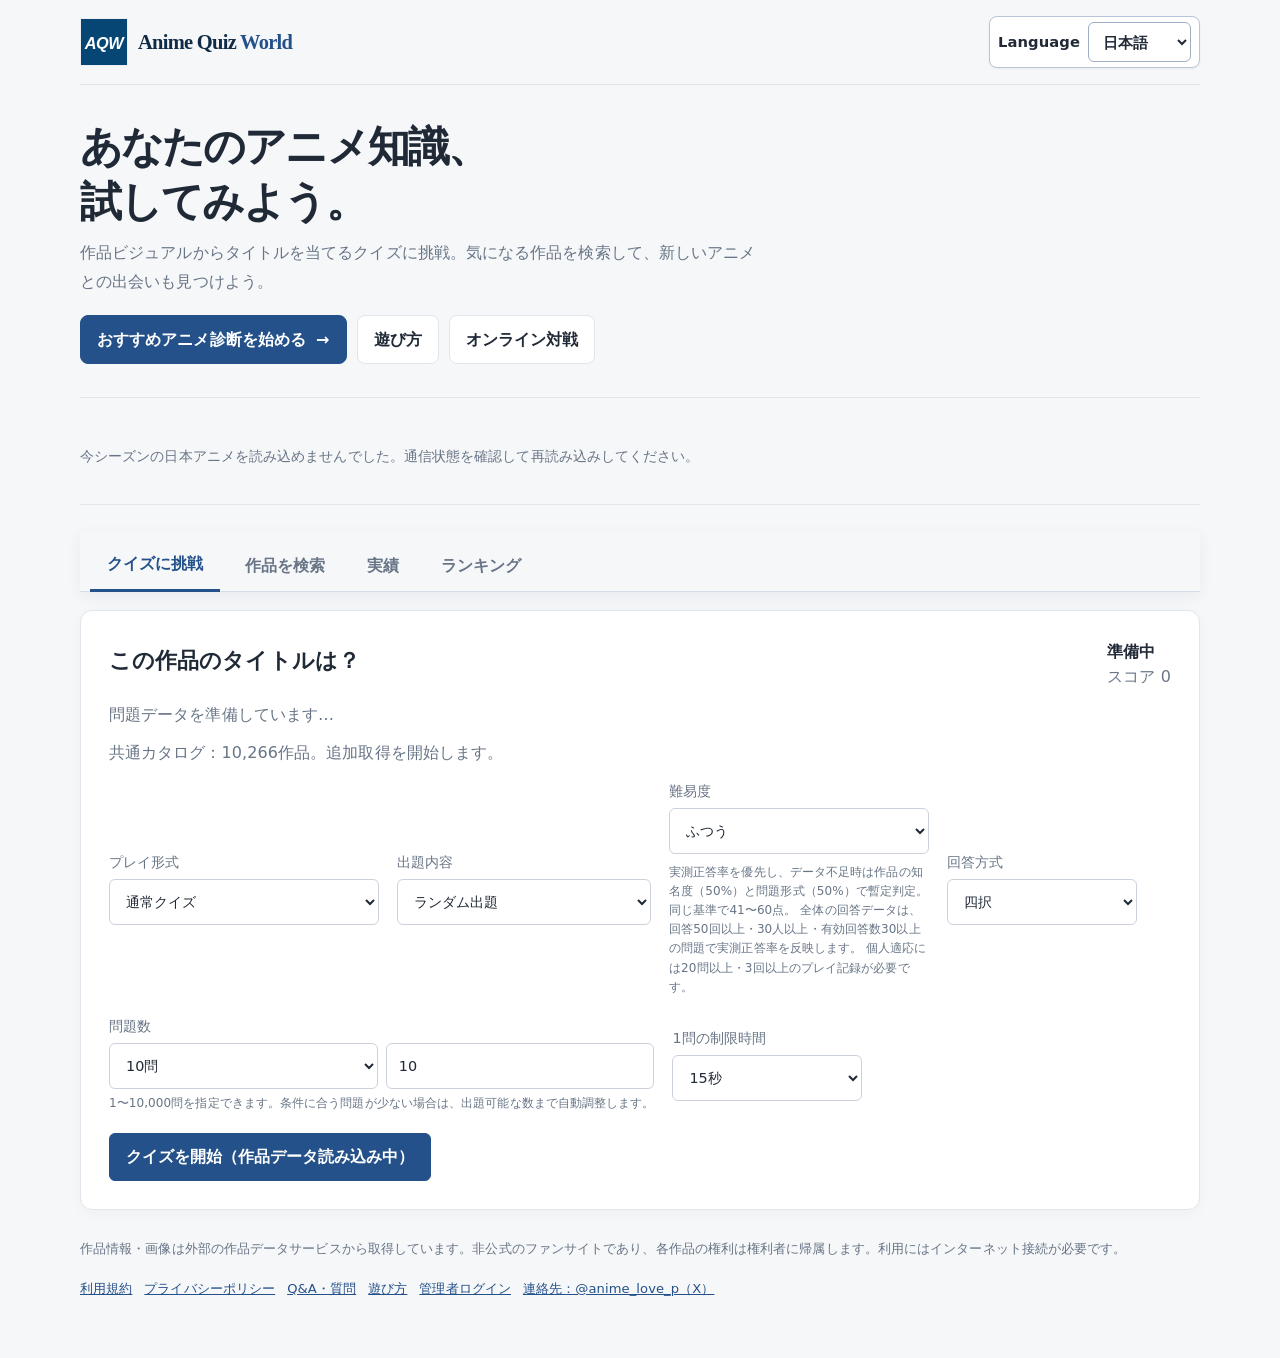
==== commit aef0f3b2: "Preserve character metadata when merging anime data" ====
--- a/index.html
+++ b/index.html
@@ -651,7 +651,7 @@
 </head>
 <body><a class="skip-link" href="#quiz">クイズへ移動</a><div id="app" class="wrap">
 <header class="top"><div class="brand-area"><button type="button" class="brand-home" id="homeLogo" aria-label="AQW Home" title="AQW Home"><svg class="aqw-logo" viewBox="0 0 100 100" role="img" aria-label="AQW"><rect x="2" y="2" width="96" height="96" fill="#064675"/><text x="50" y="64" text-anchor="middle" font-family="Arial,Helvetica,sans-serif" font-size="34" font-weight="800" font-style="italic" letter-spacing="-1" textLength="80" lengthAdjust="spacingAndGlyphs" fill="#fff">AQW</text></svg></button><div><div class="brand">Anime Quiz <span>World</span></div></div></div><div class="top-actions"><label class="language-picker" for="languageSelect"><span id="languageLabel">Language</span> <select id="languageSelect" aria-label="Display language" onchange="selectLanguage(this.value)"><option value="ja">日本語</option><option value="en">English</option></select></label></div></header>
-<section class="hero"><div class="tag">PLAY · DISCOVER · CHALLENGE</div><h1 id="heroTitle">あなたのアニメ知識、<br>試してみよう。</h1><p id="heroDescription">作品ビジュアルからタイトルを当てるクイズに挑戦。気になる作品を検索して、新しいアニメとの出会いも見つけよう。</p><div class="hero-actions"><a class="hero-recommend-link" href="./recommend.html">おすすめアニメ診断を始める <span aria-hidden="true">→</span></a><a class="hero-info-link" id="guideLink" href="./guide.html">遊び方・お知らせ</a><a class="hero-info-link" href="./multiplayer.html">オンライン対戦</a></div></section>
+<section class="hero"><div class="tag">PLAY · DISCOVER · CHALLENGE</div><h1 id="heroTitle">あなたのアニメ知識、<br>試してみよう。</h1><p id="heroDescription">作品ビジュアルからタイトルを当てるクイズに挑戦。気になる作品を検索して、新しいアニメとの出会いも見つけよう。</p><div class="hero-actions"><a class="hero-recommend-link" href="./recommend.html">おすすめアニメ診断を始める <span aria-hidden="true">→</span></a><a class="hero-info-link" id="guideLink" href="./guide.html">遊び方</a><a class="hero-info-link" href="./multiplayer.html">オンライン対戦</a></div></section>
 <section class="featured-section" aria-label="今シーズンの日本アニメ"><div id="featuredRail" class="featured-rail" aria-live="polite"><p class="muted">今シーズンのアニメを読み込んでいます…</p></div></section>
 <nav class="tabs" id="mainNavigation" role="tablist" aria-label="メインメニュー"><button type="button" class="tab active" data-tab="quiz" id="quizTab" role="tab" aria-controls="quiz" aria-selected="true" tabindex="0">クイズ</button><button type="button" class="tab" data-tab="search" id="searchTab" role="tab" aria-controls="search" aria-selected="false" tabindex="-1">検索</button><button type="button" class="tab" data-tab="progressTab" id="progressTab" role="tab" aria-controls="progressPanel" aria-selected="false" tabindex="-1">実績</button><button type="button" class="tab" data-tab="ranking" id="rankingTab" role="tab" aria-controls="ranking" aria-selected="false" tabindex="-1">ランキング</button></nav>
 <section id="quiz" class="card" tabindex="-1"><div class="row" id="quizHeader"><div><div class="tag">ANIME TITLE QUIZ</div><h2 id="quizHeading">この作品のタイトルは？</h2></div><div><strong id="progress">準備中</strong><div class="muted" id="score">スコア 0</div></div></div><div id="quizStatus" class="status" role="status" aria-live="polite">作品データを読み込んでいます…</div><div id="animePoolProgress" class="muted" aria-live="polite">作品データの取得状況を表示します。</div><div class="setup-controls row" id="setupControls"><label for="playMode"><span id="playModeLabel">プレイ形式</span><select id="playMode"><option value="normal">通常クイズ</option><option value="rush">スピードラッシュ（10問・5秒）</option></select></label><label for="modeSelect"><span id="modeLabel">出題内容</span><select id="modeSelect">
@@ -661,31 +661,27 @@
 <option value="synopsis">あらすじ → 作品名</option>
 <option value="synonym">略称・別名 → 作品名</option>
 </optgroup>
+<optgroup label="キャラクターを当てる">
+<option value="character">登場キャラクター → 作品名</option>
+<option value="titleCharacter">作品名 → 登場キャラクター</option>
+<option value="characterImage">キャラクター画像 → 名前</option>
+<option value="characterNameImage">キャラクター名 → 画像</option>
+</optgroup>
 <optgroup label="作品情報を当てる">
 <option value="titleYear">作品名 → 公開／放送開始年</option>
 <option value="titleStudio">作品名 → 制作スタジオ</option>
 <option value="titleEpisodes">作品名 → 話数</option>
 <option value="titleGenre">作品名 → ジャンル</option>
 <option value="titleFormat">作品名 → 作品形式</option>
+<option value="titleSource">作品名 → 原作の種類</option>
+<option value="voiceActor">作品名・声優 → キャラクター</option>
 
 </optgroup>
 </select></label><label for="difficultySelect"><span id="difficultyLabel">難易度</span><select id="difficultySelect" aria-describedby="difficultyHelp"><option value="veryEasy">とても簡単</option><option value="easy">簡単</option><option value="normal" selected>ふつう</option><option value="hard">難しい</option><option value="veryHard">とても難しい</option></select><small id="difficultyHelp" class="muted" style="display:block;max-width:260px;margin-top:4px">初級：作品画像から作品名を当てる問題。</small></label><label for="answerFormatSelect"><span id="answerFormatLabel">回答方式</span><select id="answerFormatSelect"><option value="choices">四択</option><option value="typed">入力式</option></select></label><label for="questionCount"><span id="countLabel">問題数</span><div style="display:grid;grid-template-columns:minmax(0,1fr) minmax(110px,1fr);gap:8px;width:100%"><select id="questionCountPreset" aria-label="問題数の定番設定" style="min-width:0;width:100%" onchange="if(this.value!=='custom')document.getElementById('questionCount').value=this.value"><option value="custom">自由入力</option><option value="5">5問</option><option value="10" selected>10問</option><option value="20">20問</option><option value="50">50問</option><option value="100">100問</option><option value="200">200問</option><option value="500">500問</option><option value="1000">1,000問</option><option value="5000">5,000問</option><option value="10000">10,000問</option></select><input id="questionCount" type="number" inputmode="numeric" min="1" max="10000" step="1" value="10" aria-label="出題問題数（1〜10,000問）" style="width:100%;min-width:0;min-height:46px;padding:10px 12px;border:1px solid #cbd2db;border-radius:6px;background:#fff;color:var(--text)" oninput="document.getElementById('questionCountPreset').value=['5','10','20','50','100','200','500','1000','5000','10000'].includes(this.value)?this.value:'custom'"></div><small id="questionCountHelp" class="muted">1〜10,000問を指定できます。出題可能な作品数を超えた場合は、出題できる数まで自動調整します。</small></label><label for="timeLimitSelect"><span id="timeLimitLabel">1問の制限時間</span><select id="timeLimitSelect"><option value="5">5秒</option><option value="10">10秒</option><option value="15" selected>15秒</option><option value="20">20秒</option><option value="30">30秒</option><option value="45">45秒</option><option value="60">60秒</option></select></label></div><div class="row"><button id="quitQuizButton" type="button" class="danger-button hidden">やめる</button></div><div id="quizArea" class="quiz-layout hidden"><img id="cover" class="cover" alt="アニメ作品のビジュアル"><div><div class="row"><span id="timerLabel" class="muted">残り時間：15秒</span><span id="elapsedLabel" class="muted">経過時間：0秒</span></div><div class="quiz-progress" role="progressbar" aria-label="Quiz progress"><div id="quizProgressBar"></div></div><div class="game-tools"><span class="pill" id="comboBadge">連続正解 0</span><span class="pill" id="hintBadge">ヒント 1回</span><button id="hintButton" type="button">四択用ヒント</button><button id="typedHintButton" class="hidden" type="button">入力用ヒント</button></div><p class="muted" id="answerPrompt">画像を見て、正しい作品名を選択してください。</p><div id="answers" class="answers"></div><div id="typedAnswerBox" class="hidden" style="margin-top:14px"><label id="typedAnswerLabel" for="typedAnswer">回答を入力</label><div class="row" style="margin-top:6px"><input id="typedAnswer" type="text" autocomplete="off" style="flex:1;min-width:0;padding:11px;border:1px solid #cbd2db;border-radius:6px" /><button id="submitTypedAnswer" class="primary" type="button">回答する</button><button id="typedUnknownAnswer" type="button">わからない</button></div></div><div class="row" style="margin-top:10px"><button id="toggleAnswerMode" class="hidden" type="button" aria-hidden="true" tabindex="-1">入力で回答する</button></div><div class="row" style="margin-top:18px"><span id="feedback" aria-live="polite"></span><button id="next" class="primary hidden">次の問題</button></div></div></div><div id="result" class="hidden"><h2 id="resultHeading">クイズ終了</h2><p id="resultText"></p><button id="restart" class="primary hidden">もう一度挑戦</button> <button id="homeAfterQuiz" type="button">戻る</button> <button id="reviewMissed" class="hidden">間違えた問題を復習</button><div class="share-actions hidden"><button id="shareResult" class="primary">結果を共有</button><button id="downloadResult">画像を保存</button></div><p id="shareStatus" class="share-note hidden" aria-live="polite"></p><div id="historySummary" class="muted hidden" style="margin-top:14px"></div></div><button id="start" class="primary hidden">クイズを開始</button></section>
-<section id="progressPanel" class="card hidden"><div class="row" style="justify-content:space-between;align-items:center"><h2 id="progressHeading">実績</h2><button type="button" id="resetProgress" class="danger-button">実績をリセット</button></div><p class="muted" id="resetDescription">このブラウザに保存された実績をリセットします。</p><div id="achievements" class="grid"></div></section>
+<section id="progressPanel" class="card hidden"><div class="row" style="justify-content:space-between;align-items:center"><h2 id="progressHeading">実績</h2><button type="button" id="resetProgress" class="danger-button">実績・プレイ記録をリセット</button></div><p class="muted" id="resetDescription">このブラウザに保存されたプレイ回数と実績をリセットします。</p><div id="achievements" class="grid"></div></section>
 <section id="ranking" class="card hidden">
 <div class="tag">AQW RANKINGS</div><h2 id="rankingHeading">ランキング</h2><div class="game-tools"><button id="aqwResetOnlineRecords" type="button" class="danger-button">ランキング実績をリセット</button><button id="aqwToggleLeaderboardRegistration" type="button">ランキング登録を解除</button></div><p class="muted" id="aqwLeaderboardAccountStatus" role="status" aria-live="polite"></p>
-<section id="aqwRushLeaderboard" class="social-box aqw-rush-board" aria-labelledby="aqwRushBoardTitle">
- <div class="aqw-rush-board-head"><h3 id="aqwRushBoardTitle">スピードラッシュ・世界ランキング</h3><div class="aqw-rush-board-actions"><label class="aqw-player-sort-label" for="aqwRushBoardPeriod"><span id="aqwRushBoardPeriodLabel">期間</span><select id="aqwRushBoardPeriod"><option value="all">全期間</option><option value="day">今日</option><option value="week">今週</option><option value="month">今月</option></select></label><button id="aqwRushBoardRefresh" type="button">更新</button><button id="aqwRushBoardShare" type="button">ランキングを共有</button><button id="aqwRushBoardSave" type="button">画像を保存</button></div></div>
- <p class="muted aqw-rush-board-desc" id="aqwRushBoardDescription">ログインして記録を登録できます。各ユーザーの自己ベストを表示します。</p>
- <p class="aqw-rush-board-status" id="aqwRushBoardStatus" role="status" aria-live="polite">ランキングを読み込んでいます…</p>
- <div class="aqw-rush-board-scroll"><table><thead><tr><th id="aqwRushRankHeading">順位</th><th id="aqwRushPlayerHeading">プレイヤー</th><th id="aqwRushScoreHeading">正解数</th><th id="aqwRushTimeHeading">タイム</th></tr></thead><tbody id="aqwRushBoardRows"></tbody></table></div>
- <p class="muted aqw-rush-board-status" id="aqwMyRushRank" role="status" aria-live="polite"></p>
-</section>
-</section>
-</section>
-<section id="social" class="card hidden">
-<div class="tag">AQW COMMUNITY</div><h2 id="socialHeading">AQW — フレンドとコメント・返信</h2>
-<p id="socialDescription" class="muted">AQW独自のアカウントでフレンドを登録し、フレンド同士でコメントと返信ができます。フレンドは相互にフォローしているユーザーです。</p>
-<div class="social-status" id="aqwSocialStatus" role="status">AQWのSNSを準備しています…</div>
+<section id="aqwAccountAccess" class="social-box" aria-labelledby="aqwAccountHeading"><h3 id="aqwAccountHeading">AQWアカウント</h3><p id="aqwAccountDescription" class="muted">ランキングへの記録登録にはログインが必要です。</p><div class="social-status" id="aqwSocialStatus" role="status">ランキング機能を準備しています…</div>
 
 <div id="aqwAuthPanel" class="auth-panel">
 <h3 id="aqwAuthHeading">ログイン / 新規登録</h3>
@@ -701,7 +697,7 @@
 <div id="aqwMemberPanel" class="hidden">
 <div class="social-columns">
 <section class="social-box"><h3>プロフィール</h3><form id="aqwProfileForm"><div class="aqw-avatar-editor"><div class="aqw-avatar-preview" id="aqwAvatarPreview"><span id="aqwAvatarFallback">?</span><img id="aqwAvatarPreviewImage" alt="プロフィールアイコンのプレビュー" class="hidden"></div><div class="aqw-avatar-controls"><label>プロフィールアイコン<input id="aqwAvatarFile" type="file" accept="image/jpeg,image/png,image/webp,image/gif"></label><small class="muted">JPEG・PNG・WebP・GIF、5MB以下</small><button id="aqwRemoveAvatar" type="button">アイコンを削除</button></div></div><label>ユーザー名<input id="aqwEditUsername" minlength="3" maxlength="24" pattern="[A-Za-z0-9_]+" required></label><label>表示名<input id="aqwEditDisplayName" maxlength="40" required></label><label>自己紹介<textarea id="aqwBio" maxlength="280" rows="3"></textarea></label><button class="primary" type="submit">プロフィールを保存</button></form><hr style="border:0;border-top:1px solid var(--line);margin:20px 0"><h3>パスワード変更</h3><form id="aqwPasswordForm"><label>新しいパスワード<input id="aqwNewPassword" type="password" minlength="12" maxlength="128" autocomplete="new-password" required></label><label>新しいパスワード（確認）<input id="aqwConfirmPassword" type="password" minlength="12" maxlength="128" autocomplete="new-password" required></label><button class="primary" type="submit">パスワードを変更</button></form><p id="aqwPasswordMessage" class="auth-message" aria-live="polite"></p></section>
-<section class="social-box"><h3>ユーザー検索・フレンド登録</h3><p class="muted">相手をフォローできます。お互いにフォローするとフレンドになり、1対1のチャットができます。</p><form id="aqwUserSearchForm" class="searchbar"><input id="aqwUserSearch" placeholder="ユーザー名・表示名" maxlength="60" required><button type="submit">検索</button></form><div id="aqwUserResults"></div></section>
+<section class="social-box" hidden aria-hidden="true"><h3>ユーザー検索・フレンド登録</h3><p class="muted">相手をフォローできます。お互いにフォローするとフレンドになり、1対1のチャットができます。</p><form id="aqwUserSearchForm" class="searchbar"><input id="aqwUserSearch" placeholder="ユーザー名・表示名" maxlength="60" required><button type="submit">検索</button></form><div id="aqwUserResults"></div></section>
 </div>
 <section class="social-box" id="aqwOnlineMatchLink" style="margin-top:18px">
 <h3>オンライン対戦</h3>
@@ -709,12 +705,31 @@
 <a class="hero-info-link" href="./multiplayer.html">オンライン対戦・戦績を見る →</a>
 </section>
 
-<section class="social-box" id="aqwFriendMessagesPanel" style="margin-top:18px"><h3>フレンドとのチャット</h3><div class="social-columns"><div><h4>フレンド一覧</h4><p class="muted">相互にフォローしているユーザーが表示されます。</p><button id="aqwRefreshFriends" type="button">フレンド一覧を更新</button><div id="aqwFriends" class="aqw-feed"></div><h4 id="aqwBlockedUsersHeading">ブロック中のユーザー</h4><div id="aqwBlockedUsers" class="aqw-feed"></div></div><div><h4 id="aqwConversationTitle">チャットする相手を選択してください</h4><div id="aqwChatActions" class="aqw-chat-actions hidden"><button id="aqwBlockFriend" type="button" class="danger-button">ブロック</button><button id="aqwReportFriend" type="button">ユーザーを通報</button></div><div id="aqwMessages" class="aqw-feed" aria-live="polite"></div><div id="aqwReportPanel" class="aqw-report-panel hidden"><h4 id="aqwReportTitle">通報</h4><label id="aqwReportReasonLabel" for="aqwReportReason">理由</label><select id="aqwReportReason"><option value="harassment">嫌がらせ・迷惑行為</option><option value="spam">スパム</option><option value="inappropriate">不適切な内容</option><option value="other">その他</option></select><label id="aqwReportDetailsLabel" for="aqwReportDetails">補足（任意・500文字以内）</label><textarea id="aqwReportDetails" maxlength="500" rows="3"></textarea><div class="aqw-report-actions"><button id="aqwCancelReport" type="button">キャンセル</button><button id="aqwSubmitReport" type="button" class="primary">通報する</button></div><p id="aqwReportStatus" class="auth-message" aria-live="polite"></p></div><form id="aqwMessageForm" class="aqw-reply-form"><input id="aqwMessageInput" maxlength="2000" placeholder="メッセージを書く（最大2,000文字）" required disabled><button class="primary" id="aqwSendMessage" type="submit" disabled>送信</button></form><p id="aqwMessageStatus" class="auth-message" aria-live="polite"></p></div></div></section>
-<div id="aqwPostForm" class="hidden"><textarea id="aqwPostBody" maxlength="2000"></textarea><input id="aqwPostImage" type="file" accept="image/jpeg,image/png,image/webp,image/gif"><button id="aqwShareQuiz" type="button"></button></div><p id="aqwPostMessage" class="hidden"></p><button id="aqwRefreshFeed" type="button" class="hidden"></button><div id="aqwFeed" class="hidden"></div><div class="aqw-notification-tools"><button id="aqwNotificationsButton" type="button">通知（0）</button><button id="aqwEnableBrowserNotifications" type="button">ブラウザ通知を有効にする</button></div><div id="aqwNotifications" class="hidden" aria-live="polite"></div>
-</div>
+<section class="social-box" id="aqwFriendMessagesPanel" hidden aria-hidden="true" style="margin-top:18px"><h3>フレンドとのチャット</h3><div class="social-columns"><div><h4>フレンド一覧</h4><p class="muted">相互にフォローしているユーザーが表示されます。</p><button id="aqwRefreshFriends" type="button">フレンド一覧を更新</button><div id="aqwFriends" class="aqw-feed"></div><h4 id="aqwBlockedUsersHeading">ブロック中のユーザー</h4><div id="aqwBlockedUsers" class="aqw-feed"></div></div><div><h4 id="aqwConversationTitle">チャットする相手を選択してください</h4><div id="aqwChatActions" class="aqw-chat-actions hidden"><button id="aqwBlockFriend" type="button" class="danger-button">ブロック</button><button id="aqwReportFriend" type="button">ユーザーを通報</button></div><div id="aqwMessages" class="aqw-feed" aria-live="polite"></div><div id="aqwReportPanel" class="aqw-report-panel hidden"><h4 id="aqwReportTitle">通報</h4><label id="aqwReportReasonLabel" for="aqwReportReason">理由</label><select id="aqwReportReason"><option value="harassment">嫌がらせ・迷惑行為</option><option value="spam">スパム</option><option value="inappropriate">不適切な内容</option><option value="other">その他</option></select><label id="aqwReportDetailsLabel" for="aqwReportDetails">補足（任意・500文字以内）</label><textarea id="aqwReportDetails" maxlength="500" rows="3"></textarea><div class="aqw-report-actions"><button id="aqwCancelReport" type="button">キャンセル</button><button id="aqwSubmitReport" type="button" class="primary">通報する</button></div><p id="aqwReportStatus" class="auth-message" aria-live="polite"></p></div><form id="aqwMessageForm" class="aqw-reply-form"><input id="aqwMessageInput" maxlength="2000" placeholder="メッセージを書く（最大2,000文字）" required disabled><button class="primary" id="aqwSendMessage" type="submit" disabled>送信</button></form><p id="aqwMessageStatus" class="auth-message" aria-live="polite"></p></div></div></section>
+<div id="aqwPostForm" class="hidden"><textarea id="aqwPostBody" maxlength="2000"></textarea><input id="aqwPostImage" type="file" accept="image/jpeg,image/png,image/webp,image/gif"><button id="aqwShareQuiz" type="button"></button></div><p id="aqwPostMessage" class="hidden"></p><button id="aqwRefreshFeed" type="button" class="hidden"></button><div id="aqwFeed" class="hidden"></div><div class="aqw-notification-tools" hidden aria-hidden="true"><button id="aqwNotificationsButton" type="button">通知（0）</button><button id="aqwEnableBrowserNotifications" type="button">ブラウザ通知を有効にする</button></div><div id="aqwNotifications" class="hidden" aria-live="polite"></div>
+</div></section>
+<section id="aqwRushLeaderboard" class="social-box aqw-rush-board" aria-labelledby="aqwRushBoardTitle">
+ <div class="aqw-rush-board-head"><h3 id="aqwRushBoardTitle">スピードラッシュ・世界ランキング</h3><div class="aqw-rush-board-actions"><label class="aqw-player-sort-label" for="aqwRushBoardPeriod"><span id="aqwRushBoardPeriodLabel">期間</span><select id="aqwRushBoardPeriod"><option value="all">全期間</option><option value="day">今日</option><option value="week">今週</option><option value="month">今月</option></select></label><button id="aqwRushBoardRefresh" type="button">更新</button><button id="aqwRushBoardShare" type="button">ランキングを共有</button><button id="aqwRushBoardSave" type="button">画像を保存</button></div></div>
+ <p class="muted aqw-rush-board-desc" id="aqwRushBoardDescription">ログインして記録を登録できます。各ユーザーの自己ベストを表示します。</p>
+ <p class="aqw-rush-board-status" id="aqwRushBoardStatus" role="status" aria-live="polite">ランキングを読み込んでいます…</p>
+ <div class="aqw-rush-board-scroll"><table><thead><tr><th id="aqwRushRankHeading">順位</th><th id="aqwRushPlayerHeading">プレイヤー</th><th id="aqwRushScoreHeading">正解数</th><th id="aqwRushTimeHeading">タイム</th></tr></thead><tbody id="aqwRushBoardRows"></tbody></table></div>
+ <p class="muted aqw-rush-board-status" id="aqwMyRushRank" role="status" aria-live="polite"></p>
+</section>
+<section id="aqwPlayerLeaderboard" class="social-box aqw-rush-board" aria-labelledby="aqwPlayerBoardTitle">
+ <div class="aqw-rush-board-head"><h3 id="aqwPlayerBoardTitle">プレイヤー総合ランキング</h3><div class="aqw-rush-board-actions"><label class="aqw-player-sort-label" for="aqwPlayerBoardPeriod"><span id="aqwPlayerBoardPeriodLabel">期間</span><select id="aqwPlayerBoardPeriod"><option value="all">全期間</option><option value="day">今日</option><option value="week">今週</option><option value="month">今月</option></select></label><label class="aqw-player-sort-label" for="aqwPlayerBoardSort"><span id="aqwPlayerBoardSortLabel">集計方法</span><select id="aqwPlayerBoardSort"><option value="runs">プレイ回数</option><option value="accuracy">正答率（10問以上）</option></select></label><button id="aqwPlayerBoardRefresh" type="button">更新</button><button id="aqwPlayerBoardShare" type="button">ランキングを共有</button><button id="aqwPlayerBoardSave" type="button">画像を保存</button></div></div>
+ <p class="muted aqw-rush-board-desc" id="aqwPlayerBoardDescription">プレイ回数・正答率でプレイヤーを比較できます。ランキングはログイン中のプレイから集計されます。</p>
+ <p class="aqw-rush-board-status" id="aqwPlayerBoardStatus" role="status" aria-live="polite">ランキングを読み込んでいます…</p>
+ <div class="aqw-rush-board-scroll"><table><thead><tr><th id="aqwPlayerRankHeading">順位</th><th id="aqwPlayerNameHeading">プレイヤー</th><th id="aqwPlayerMetricHeading">記録</th><th id="aqwPlayerDetailHeading">プレイ回数・正答数</th></tr></thead><tbody id="aqwPlayerBoardRows"></tbody></table></div>
+ <p class="muted aqw-rush-board-status" id="aqwMyPlayerRank" role="status" aria-live="polite"></p>
+</section>
+</section>
+<section id="social" class="card hidden" aria-hidden="true">
+<div class="tag">AQW COMMUNITY</div><h2 id="socialHeading">AQW — フレンドとコメント・返信</h2>
+<p id="socialDescription" class="muted">AQW独自のアカウントでフレンドを登録し、フレンド同士でコメントと返信ができます。フレンドは相互にフォローしているユーザーです。</p>
+
 </section>
 <section id="search" class="card hidden"><div class="tag">ANIME DATABASE</div><h2 id="searchHeading">作品を検索</h2><p class="muted" id="searchDescription">作品名を入力して、作品情報を検索できます。</p><form id="searchForm" class="searchbar"><input id="query" placeholder="例：葬送のフリーレン" aria-label="作品名" required><button class="primary" id="searchButton">検索</button></form><div id="searchStatus" class="status"></div><div id="results" class="grid"></div></section>
-<footer><span id="footerText">作品情報・画像は外部の作品データサービスから取得しています。非公式のファンサイトです。各作品の権利は権利者に帰属します。利用にはインターネット接続が必要です。</span><div class="footer-links"><a href="./terms.html" id="footerTerms">利用規約</a><a href="./privacy.html" id="footerPrivacy">プライバシーポリシー</a><a href="./qa.html" id="footerQa">Q&A・質問</a><a href="./guide.html" id="footerGuide">遊び方・お知らせ</a><a href="./admin.html" id="footerAdmin">管理者ログイン</a><a id="footerContact" href="https://x.com/anime_love_p" target="_blank" rel="noopener noreferrer">連絡先：@anime_love_p（X）</a></div></footer>
+<footer><span id="footerText">作品情報・画像は外部の作品データサービスから取得しています。非公式のファンサイトです。各作品の権利は権利者に帰属します。利用にはインターネット接続が必要です。</span><div class="footer-links"><a href="./terms.html" id="footerTerms">利用規約</a><a href="./privacy.html" id="footerPrivacy">プライバシーポリシー</a><a href="./qa.html" id="footerQa">Q&A・質問</a><a href="./guide.html" id="footerGuide">遊び方</a><a href="./admin.html" id="footerAdmin">管理者ログイン</a><a id="footerContact" href="https://x.com/anime_love_p" target="_blank" rel="noopener noreferrer">連絡先：@anime_love_p（X）</a></div></footer>
 </div>
 
 <script>
@@ -735,9 +750,9 @@
 function setDocumentLanguage(){document.documentElement.lang=lang;document.title=lang==='ja'?'アニメクイズワールド':'Anime Quiz World';const descriptions={ja:'無料で遊べるアニメクイズ。作品画像・公開／放送年・制作会社・あらすじなどから作品名を当てよう。',en:'Play free anime quizzes. Guess anime titles from artwork, release years, studios, and synopses.'};const description=document.querySelector('meta[name="description"]');if(description)description.content=descriptions[lang];const ogDescription=document.querySelector('meta[property="og:description"]');if(ogDescription)ogDescription.content=lang==='ja'?'作品画像・公開／放送年・制作会社・あらすじからアニメを当てよう。難易度や出題形式を選べる無料クイズ。':descriptions.en;const twitterDescription=document.querySelector('meta[name="twitter:description"]');if(twitterDescription)twitterDescription.content=lang==='ja'?'作品画像・公開／放送年・制作会社・あらすじからアニメを当てよう。難易度や出題形式を選べる無料クイズ。':descriptions.en;const ogTitle=document.querySelector('meta[property="og:title"]');if(ogTitle)ogTitle.content=lang==='ja'?'アニメクイズワールド':'Anime Quiz World';const twitterTitle=document.querySelector('meta[name="twitter:title"]');if(twitterTitle)twitterTitle.content=lang==='ja'?'アニメクイズワールド':'Anime Quiz World';}
 function selectLanguage(l){const next=SUPPORTED_LANGUAGES.includes(l)?l:'ja';if(next===lang)return;const active=!document.getElementById('quizArea').classList.contains('hidden')&&questions.length>0;const prompt=document.getElementById('answerPrompt'),feedback=document.getElementById('feedback');const questionView=active?{promptText:prompt?.textContent,promptWhiteSpace:prompt?.style.whiteSpace,promptPadding:prompt?.style.padding,promptBackground:prompt?.style.background,promptBorderRadius:prompt?.style.borderRadius,feedbackText:feedback?.textContent,feedbackColor:feedback?.style.color}:null;lang=next;safeStorage.setItem('aqw-language',lang);setDocumentLanguage();const sel=document.getElementById('languageSelect');if(sel)sel.value=lang;applyLanguage();if(active){if(prompt&&questionView){prompt.textContent=questionView.promptText;prompt.style.whiteSpace=questionView.promptWhiteSpace;prompt.style.padding=questionView.promptPadding;prompt.style.background=questionView.promptBackground;prompt.style.borderRadius=questionView.promptBorderRadius}if(feedback&&questionView){feedback.textContent=questionView.feedbackText;feedback.style.color=questionView.feedbackColor}updateTimer();document.getElementById('score').textContent=tr('score')+' '+points;return}if(!pool.length)prepare();else{document.getElementById('progress').textContent=pool.length+(tr('loaded')||'');document.getElementById('start').classList.remove('hidden');document.getElementById('start').textContent=tr('start')}}
 function restoreLanguage(){const saved=safeStorage.getItem('aqw-language');lang=SUPPORTED_LANGUAGES.includes(saved)?saved:'ja';setDocumentLanguage();const sel=document.getElementById('languageSelect');if(sel)sel.value=lang;applyLanguage();if(!pool.length)prepare()}
-function applyLanguage(){const uiNow=LANG_UI[lang]||LANG_UI.en;const guideText=({ja:'遊び方・お知らせ',en:'Help & News',ko:'이용 안내·공지',zh:'使用指南与公告',es:'Ayuda y noticias',fr:'Aide et actualités',pt:'Ajuda e novidades',de:'Hilfe & Neuigkeiten'}[lang]||'Help & News');const guideLink=document.getElementById('guideLink'),footerGuide=document.getElementById('footerGuide');if(guideLink)guideLink.textContent=guideText;if(footerGuide)footerGuide.textContent=guideText;const recommendLink=document.querySelector('.hero-recommend-link');if(recommendLink){recommendLink.innerHTML=lang==='ja'?'おすすめアニメ診断を始める <span aria-hidden="true">→</span>':'Start Anime Recommendations <span aria-hidden="true">→</span>'}const multiplayerLink=document.querySelector('a[href="./multiplayer.html"]');if(multiplayerLink)multiplayerLink.textContent=lang==='ja'?'オンライン対戦':'Online Multiplayer';const featuredRail=document.getElementById('featuredRail');if(featuredRail&&featuredRail.querySelector('.muted'))featuredRail.querySelector('.muted').textContent=lang==='ja'?'今シーズンのアニメを読み込んでいます…':'Loading this season’s anime…';const footerLabels={footerTerms:lang==='ja'?'利用規約':'Terms of Use',footerPrivacy:lang==='ja'?'プライバシーポリシー':'Privacy Policy',footerQa:lang==='ja'?'Q&A・質問':'Q&A / Contact',footerAdmin:lang==='ja'?'管理者ログイン':'Admin Login',footerContact:lang==='ja'?'連絡先：@anime_love_p（X）':'Contact: @anime_love_p (X)'};Object.entries(footerLabels).forEach(([id,label])=>{const el=document.getElementById(id);if(el)el.textContent=label});const quitButton=document.getElementById('quitQuizButton');if(quitButton)quitButton.textContent=({ja:'やめる',en:'Quit',ko:'그만하기',zh:'退出',es:'Salir',fr:'Quitter',pt:'Sair',de:'Beenden'}[lang]||'Quit');updateDifficultyUI();const homeLogo=document.getElementById('homeLogo');if(homeLogo){homeLogo.setAttribute('aria-label',({ja:'ホームへ戻る',en:'Return to home',ko:'홈으로 돌아가기',zh:'返回首页',es:'Volver al inicio',fr:'Retour à l’accueil',pt:'Voltar ao início',de:'Zur Startseite'}[lang]||'Return to home'));homeLogo.title=homeLogo.getAttribute('aria-label')}const homeAfterQuiz=document.getElementById('homeAfterQuiz');if(homeAfterQuiz)homeAfterQuiz.textContent=({ja:'戻る',en:'Back',ko:'뒤로',zh:'返回',es:'Volver',fr:'Retour',pt:'Voltar',de:'Zurück'}[lang]||'Back');const shareBtn=document.getElementById('shareResult'),saveBtn=document.getElementById('downloadResult');if(shareBtn)shareBtn.textContent=uiNow.share||'Share result image';const answerToggleBtn=document.getElementById('toggleAnswerMode'),answerSubmitBtn=document.getElementById('submitTypedAnswer'),answerTypedLabel=document.getElementById('typedAnswerLabel');if(answerToggleBtn)answerToggleBtn.textContent=uiNow.answerTyping||'Answer by typing';if(answerSubmitBtn)answerSubmitBtn.textContent=uiNow.submit||'Submit answer';if(answerTypedLabel)answerTypedLabel.textContent=uiNow.typeAnswer||'Type your answer';const toggle=document.getElementById('toggleAnswerMode'),submit=document.getElementById('submitTypedAnswer'),typedLabel=document.getElementById('typedAnswerLabel'),hint=document.getElementById('hintButton'),typedHint=document.getElementById('typedHintButton'),typedUnknown=document.getElementById('typedUnknownAnswer');if(typedUnknown)typedUnknown.textContent=({ja:'わからない',en:"I don't know",ko:'모르겠어요',zh:'不知道',es:'No lo sé',fr:'Je ne sais pas',pt:'Não sei',de:'Ich weiß es nicht'}[lang]||"I don't know");if(toggle)toggle.textContent=uiNow.answerTyping||'Answer by typing';if(submit)submit.textContent=uiNow.submit||'Submit answer';if(typedLabel)typedLabel.textContent=uiNow.typeAnswer||'Type your answer';if(hint)hint.textContent=({ja:'四択用ヒント',en:'Multiple-choice hint',ko:'객관식 힌트',zh:'四选一提示',es:'Pista para opción múltiple',fr:'Indice QCM',pt:'Dica de múltipla escolha',de:'Multiple-Choice-Hinweis'}[lang]||'Multiple-choice hint');if(typedHint)typedHint.textContent=({ja:'入力用ヒント',en:'Typed-answer hint',ko:'직접 입력 힌트',zh:'输入题提示',es:'Pista para respuesta escrita',fr:'Indice pour réponse écrite',pt:'Dica para resposta digitada',de:'Hinweis für Texteingabe'}[lang]||'Typed-answer hint');if(saveBtn)saveBtn.textContent=uiNow.download||'Save result image';const labels=[uiNow.progressHeading,uiNow.missionHeading,uiNow.achievementHeading];['progressHeading','missionHeading','achievementHeading'].forEach((id,i)=>{const el=document.getElementById(id);if(el)el.textContent=labels[i]});const pt=document.getElementById('progressTab');if(pt)pt.textContent=uiNow.progressTab||'Progress & Collection';const pl=document.getElementById('playModeLabel');if(pl)pl.textContent=uiNow.playMode||'Play mode';const po=document.getElementById('playMode');if(po){const names=[uiNow.normal,uiNow.rush];[...po.options].forEach((o,i)=>o.textContent=names[i])}['countLabel','heroTitle','heroDescription','quizTab','searchTab','quizHeading','answerPrompt','start','resultHeading','restart','searchHeading','searchDescription','searchButton','footerText','footerText2'].forEach(k=>{let e=document.getElementById(k);if(e){if(k==='heroTitle')e.innerHTML=tr(k);else e.textContent=tr(k)}});const languageToggle=document.getElementById('languageToggle');if(languageToggle){const other=lang==='ja'?'en':'ja';languageToggle.textContent=lang==='ja'?'English':'日本語';languageToggle.setAttribute('aria-label',lang==='ja'?'Switch to English':'Switch to Japanese');languageToggle.title=lang==='ja'?'Switch to English':'Switch to Japanese'};document.getElementById('query').placeholder=tr('placeholder');if(!pool.length){document.getElementById('progress').textContent=tr('preparing');document.getElementById('score').textContent=tr('score')+' 0';}const localizedQuizModeLabels={
-ja:{image:'作品ビジュアル → 作品名',synopsis:'あらすじ → 作品名',synonym:'略称・別名 → 作品名',studio:'制作スタジオ → 作品名',year:'公開／放送開始年 → 作品名',titleYear:'作品名 → 公開／放送開始年',titleStudio:'作品名 → 制作スタジオ',titleSynopsis:'作品名 → あらすじ',titleEpisodes:'作品名 → 話数',titleGenre:'作品名 → ジャンル',titleFormat:'作品名 → 作品形式',mixed:'ランダム出題',typed:'入力式クイズ'},
-en:{image:'Artwork → Anime',synopsis:'Synopsis → Anime',synonym:'Alias → Anime',studio:'Studio → Anime',year:'Release/broadcast year → Anime',titleYear:'Anime → Release/broadcast year',titleStudio:'Anime → Studio',titleSynopsis:'Anime → Synopsis',titleEpisodes:'Anime → Episode count',titleGenre:'Anime → Genre',titleFormat:'Anime → Format',mixed:'Random',typed:'Typed-answer quiz'},
+function applyLanguage(){const uiNow=LANG_UI[lang]||LANG_UI.en;const guideText=({ja:'遊び方',en:'Help',ko:'이용 안내',zh:'使用指南',es:'Ayuda',fr:'Aide',pt:'Ajuda',de:'Hilfe'}[lang]||'Help');const accountHeading=document.getElementById('aqwAccountHeading'),accountDescription=document.getElementById('aqwAccountDescription');if(accountHeading)accountHeading.textContent=lang==='ja'?'AQWアカウント':'AQW account';if(accountDescription)accountDescription.textContent=lang==='ja'?'ランキングへの記録登録にはログインが必要です。':'Sign in to submit leaderboard records.';const guideLink=document.getElementById('guideLink'),footerGuide=document.getElementById('footerGuide');if(guideLink)guideLink.textContent=guideText;if(footerGuide)footerGuide.textContent=guideText;const recommendLink=document.querySelector('.hero-recommend-link');if(recommendLink){recommendLink.innerHTML=lang==='ja'?'おすすめアニメ診断を始める <span aria-hidden="true">→</span>':'Start Anime Recommendations <span aria-hidden="true">→</span>'}const multiplayerLink=document.querySelector('a[href="./multiplayer.html"]');if(multiplayerLink)multiplayerLink.textContent=lang==='ja'?'オンライン対戦':'Online Multiplayer';const featuredRail=document.getElementById('featuredRail');if(featuredRail&&featuredRail.querySelector('.muted'))featuredRail.querySelector('.muted').textContent=lang==='ja'?'今シーズンのアニメを読み込んでいます…':'Loading this season’s anime…';const footerLabels={footerTerms:lang==='ja'?'利用規約':'Terms of Use',footerPrivacy:lang==='ja'?'プライバシーポリシー':'Privacy Policy',footerQa:lang==='ja'?'Q&A・質問':'Q&A / Contact',footerAdmin:lang==='ja'?'管理者ログイン':'Admin Login',footerContact:lang==='ja'?'連絡先：@anime_love_p（X）':'Contact: @anime_love_p (X)'};Object.entries(footerLabels).forEach(([id,label])=>{const el=document.getElementById(id);if(el)el.textContent=label});const quitButton=document.getElementById('quitQuizButton');if(quitButton)quitButton.textContent=({ja:'やめる',en:'Quit',ko:'그만하기',zh:'退出',es:'Salir',fr:'Quitter',pt:'Sair',de:'Beenden'}[lang]||'Quit');updateDifficultyUI();const homeLogo=document.getElementById('homeLogo');if(homeLogo){homeLogo.setAttribute('aria-label',({ja:'ホームへ戻る',en:'Return to home',ko:'홈으로 돌아가기',zh:'返回首页',es:'Volver al inicio',fr:'Retour à l’accueil',pt:'Voltar ao início',de:'Zur Startseite'}[lang]||'Return to home'));homeLogo.title=homeLogo.getAttribute('aria-label')}const homeAfterQuiz=document.getElementById('homeAfterQuiz');if(homeAfterQuiz)homeAfterQuiz.textContent=({ja:'戻る',en:'Back',ko:'뒤로',zh:'返回',es:'Volver',fr:'Retour',pt:'Voltar',de:'Zurück'}[lang]||'Back');const shareBtn=document.getElementById('shareResult'),saveBtn=document.getElementById('downloadResult');if(shareBtn)shareBtn.textContent=uiNow.share||'Share result image';const answerToggleBtn=document.getElementById('toggleAnswerMode'),answerSubmitBtn=document.getElementById('submitTypedAnswer'),answerTypedLabel=document.getElementById('typedAnswerLabel');if(answerToggleBtn)answerToggleBtn.textContent=uiNow.answerTyping||'Answer by typing';if(answerSubmitBtn)answerSubmitBtn.textContent=uiNow.submit||'Submit answer';if(answerTypedLabel)answerTypedLabel.textContent=uiNow.typeAnswer||'Type your answer';const toggle=document.getElementById('toggleAnswerMode'),submit=document.getElementById('submitTypedAnswer'),typedLabel=document.getElementById('typedAnswerLabel'),hint=document.getElementById('hintButton'),typedHint=document.getElementById('typedHintButton'),typedUnknown=document.getElementById('typedUnknownAnswer');if(typedUnknown)typedUnknown.textContent=({ja:'わからない',en:"I don't know",ko:'모르겠어요',zh:'不知道',es:'No lo sé',fr:'Je ne sais pas',pt:'Não sei',de:'Ich weiß es nicht'}[lang]||"I don't know");if(toggle)toggle.textContent=uiNow.answerTyping||'Answer by typing';if(submit)submit.textContent=uiNow.submit||'Submit answer';if(typedLabel)typedLabel.textContent=uiNow.typeAnswer||'Type your answer';if(hint)hint.textContent=({ja:'四択用ヒント',en:'Multiple-choice hint',ko:'객관식 힌트',zh:'四选一提示',es:'Pista para opción múltiple',fr:'Indice QCM',pt:'Dica de múltipla escolha',de:'Multiple-Choice-Hinweis'}[lang]||'Multiple-choice hint');if(typedHint)typedHint.textContent=({ja:'入力用ヒント',en:'Typed-answer hint',ko:'직접 입력 힌트',zh:'输入题提示',es:'Pista para respuesta escrita',fr:'Indice pour réponse écrite',pt:'Dica para resposta digitada',de:'Hinweis für Texteingabe'}[lang]||'Typed-answer hint');if(saveBtn)saveBtn.textContent=uiNow.download||'Save result image';const labels=[uiNow.progressHeading,uiNow.missionHeading,uiNow.achievementHeading];['progressHeading','missionHeading','achievementHeading'].forEach((id,i)=>{const el=document.getElementById(id);if(el)el.textContent=labels[i]});const pt=document.getElementById('progressTab');if(pt)pt.textContent=uiNow.progressTab||'Progress & Collection';const pl=document.getElementById('playModeLabel');if(pl)pl.textContent=uiNow.playMode||'Play mode';const po=document.getElementById('playMode');if(po){const names=[uiNow.normal,uiNow.rush];[...po.options].forEach((o,i)=>o.textContent=names[i])}['countLabel','heroTitle','heroDescription','quizTab','searchTab','quizHeading','answerPrompt','start','resultHeading','restart','searchHeading','searchDescription','searchButton','footerText','footerText2'].forEach(k=>{let e=document.getElementById(k);if(e){if(k==='heroTitle')e.innerHTML=tr(k);else e.textContent=tr(k)}});const languageToggle=document.getElementById('languageToggle');if(languageToggle){const other=lang==='ja'?'en':'ja';languageToggle.textContent=lang==='ja'?'English':'日本語';languageToggle.setAttribute('aria-label',lang==='ja'?'Switch to English':'Switch to Japanese');languageToggle.title=lang==='ja'?'Switch to English':'Switch to Japanese'};document.getElementById('query').placeholder=tr('placeholder');if(!pool.length){document.getElementById('progress').textContent=tr('preparing');document.getElementById('score').textContent=tr('score')+' 0';}const localizedQuizModeLabels={
+ja:{image:'作品ビジュアル → 作品名',character:'登場キャラクター → 作品名',titleCharacter:'作品名 → 登場キャラクター',characterImage:'キャラクター画像 → 名前',characterNameImage:'キャラクター名 → 画像',synopsis:'あらすじ → 作品名',synonym:'略称・別名 → 作品名',studio:'制作スタジオ → 作品名',year:'公開／放送開始年 → 作品名',titleYear:'作品名 → 公開／放送開始年',titleStudio:'作品名 → 制作スタジオ',titleSynopsis:'作品名 → あらすじ',titleEpisodes:'作品名 → 話数',titleGenre:'作品名 → ジャンル',titleFormat:'作品名 → 作品形式',titleSource:'作品名 → 原作の種類',voiceActor:'作品名・声優 → キャラクター',mixed:'ランダム出題',typed:'入力式クイズ'},
+en:{image:'Artwork → Anime',character:'Character → Anime',titleCharacter:'Anime → Character',characterImage:'Character image → Name',characterNameImage:'Character name → Image',synopsis:'Synopsis → Anime',synonym:'Alias → Anime',studio:'Studio → Anime',year:'Release/broadcast year → Anime',titleYear:'Anime → Release/broadcast year',titleStudio:'Anime → Studio',titleSynopsis:'Anime → Synopsis',titleEpisodes:'Anime → Episode count',titleGenre:'Anime → Genre',titleFormat:'Anime → Format',titleSource:'Anime → Source material',voiceActor:'Anime + voice actor → Character',mixed:'Random',typed:'Typed-answer quiz'},
 ko:{image:'이미지 → 작품명',synopsis:'줄거리 → 작품명',synonym:'별칭 → 작품명',studio:'제작사 → 작품명',year:'공개·방영 연도 → 작품명',titleYear:'작품명 → 공개·방영 연도',titleStudio:'작품명 → 제작사',titleSynopsis:'작품명 → 줄거리',titleEpisodes:'작품명 → 에피소드 수',titleGenre:'작품명 → 장르',titleFormat:'작품명 → 형식',mixed:'무작위',typed:'직접 입력 퀴즈'},
 zh:{image:'图片 → 作品名',synopsis:'简介 → 作品名',synonym:'别名 → 作品名',studio:'制作公司 → 作品名',year:'上映／播出年份 → 作品名',titleYear:'作品名 → 上映／播出年份',titleStudio:'作品名 → 制作公司',titleSynopsis:'作品名 → 简介',titleEpisodes:'作品名 → 集数',titleGenre:'作品名 → 类型',titleFormat:'作品名 → 形式',mixed:'随机出题',typed:'输入答案'},
 es:{image:'Imagen → Anime',synopsis:'Sinopsis → Anime',synonym:'Alias → Anime',studio:'Estudio → Anime',year:'Año de estreno/emisión → Anime',titleYear:'Anime → Año de estreno/emisión',titleStudio:'Anime → Estudio',titleSynopsis:'Anime → Sinopsis',titleEpisodes:'Anime → Episodios',titleGenre:'Anime → Género',titleFormat:'Anime → Formato',mixed:'Aleatorio',typed:'Respuesta escrita'},
@@ -748,19 +763,19 @@
 const ui=LANG_UI[lang]||LANG_UI.en;const put=(id,key)=>{const el=document.getElementById(id);if(el&&ui[key])el.textContent=ui[key]};
 const languageLabel=document.getElementById('languageLabel');if(languageLabel)languageLabel.textContent='Language';const heroTitleEl=document.getElementById('heroTitle');if(heroTitleEl&&ui.heroTitle)heroTitleEl.innerHTML=ui.heroTitle;put('heroDescription','heroDescription');put('quizHeading','quizHeading');put('quizTab','quizTab');put('searchTab','searchTab');put('progressTab','progressTab');put('playModeLabel','playMode');put('modeLabel','mode');const modeContentLabel=document.getElementById('modeLabel');if(modeContentLabel)modeContentLabel.textContent=({ja:'出題内容',en:'Question content',ko:'문제 내용',zh:'题目内容',es:'Contenido de la pregunta',fr:'Contenu de la question',pt:'Conteúdo da pergunta',de:'Frageninhalt'}[lang]||'Question content');put('countLabel','count');const timeLimitUi={ja:{label:'1問の制限時間',unit:'秒'},en:{label:'Time limit per question',unit:'s'},ko:{label:'문제당 제한 시간',unit:'초'},zh:{label:'每题限时',unit:'秒'},es:{label:'Límite por pregunta',unit:'s'},fr:{label:'Temps par question',unit:'s'},pt:{label:'Limite por pergunta',unit:'s'},de:{label:'Zeitlimit pro Frage',unit:'s'}}[lang]||{label:'Time limit per question',unit:'s'};const timeLimitLabel=document.getElementById('timeLimitLabel');if(timeLimitLabel)timeLimitLabel.textContent=timeLimitUi.label;const timeLimitSelect=document.getElementById('timeLimitSelect');if(timeLimitSelect)[...timeLimitSelect.options].forEach(o=>o.textContent=o.value+timeLimitUi.unit);put('searchHeading','searchHeading');put('searchDescription','searchDescription');put('searchButton','searchButton');put('progressHeading','progressHeading');put('missionHeading','missionHeading');put('achievementHeading','achievementHeading');put('resultHeading','resultHeading');put('start','start');put('restart','restart');
 const socialNames=({
-ja:{tab:'AQW',heading:'AQW — アニメ好きのための交流スペース',description:'AQW独自のアカウントで投稿、返信、フォロー、いいね、クイズ結果の共有ができます。Animeciaとはアカウント・データを共有しません。',postTitle:'フレンドとのコメント・返信',postDescription:'AQW内で相互フォローのフレンドとコメント・返信ができます。',openCommunity:'コミュニティを開く',profileTitle:'プロフィール',profileDescription:'AQW内でプロフィールやフォローを管理できます。',openProfile:'プロフィールを開く',status:'メール認証が必要な場合があります。AQW独自のアカウントを利用します。',reset:'実績とプレイ記録をリセット',resetDescription:'プレイ回数、経験値、実績、連続日数、ミッション進捗をこのブラウザから消去します。'},
-en:{tab:'AQW',heading:'AQW — Anime fan community',description:'Use an AQW account to post, reply, follow users, like posts, and share quiz results. Accounts and data are separate from Animecia.',postTitle:'Friend comments & replies',postDescription:'Comment and reply with friends who follow each other on AQW.',openCommunity:'Open community',profileTitle:'Profile',profileDescription:'Manage your profile and follows on AQW.',openProfile:'Open profile',status:'Email verification may be required. AQW uses its own accounts.',reset:'Reset achievements & progress',resetDescription:'Clears quiz runs, XP, achievements, streaks, and mission progress from this browser.'},
-ko:{tab:'AQW',heading:'AQW — 애니메이션 팬 커뮤니티',description:'AQW 계정으로 게시물 작성, 답글, 팔로우, 좋아요, 퀴즈 결과 공유를 할 수 있습니다. Animecia와 계정 및 데이터는 별도로 관리됩니다.',postTitle:'친구 댓글 및 답글',postDescription:'AQW에서 서로 팔로우하는 친구와 댓글 및 답글을 주고받을 수 있습니다.',openCommunity:'커뮤니티 열기',profileTitle:'프로필',profileDescription:'AQW에서 프로필과 팔로우를 관리합니다.',openProfile:'프로필 열기',status:'이메일 인증이 필요할 수 있습니다. AQW 전용 계정을 사용합니다.',reset:'업적 및 기록 초기화',resetDescription:'이 브라우저의 플레이 기록, XP, 업적, 연속 기록 및 미션 진행 상황을 삭제합니다.'},
-zh:{tab:'AQW',heading:'AQW — 动漫爱好者交流社区',description:'使用 AQW 独立账号发布内容、回复、关注用户、点赞并分享答题结果。AQW 与 Animecia 的账号和数据相互独立。',postTitle:'好友评论与回复',postDescription:'在 AQW 中与互相关注的好友评论和回复。',openCommunity:'打开社区',profileTitle:'个人资料',profileDescription:'在 AQW 中管理个人资料和关注关系。',openProfile:'打开个人资料',status:'可能需要验证电子邮件。请使用 AQW 独立账号。',reset:'重置成就与记录',resetDescription:'清除此浏览器中的答题次数、XP、成就、连续记录和每日任务进度。'},
-es:{tab:'AQW',heading:'AQW — Comunidad de fans del anime',description:'Usa una cuenta de AQW para publicar, responder, seguir usuarios, indicar que te gustan las publicaciones y compartir resultados. Las cuentas y los datos son independientes de Animecia.',postTitle:'Comentarios y respuestas de amigos',postDescription:'Comenta e intercambia respuestas con amigos que se siguen mutuamente en AQW.',openCommunity:'Abrir comunidad',profileTitle:'Perfil',profileDescription:'Administra tu perfil y tus seguimientos en AQW.',openProfile:'Abrir perfil',status:'Es posible que se requiera verificar el correo electrónico. AQW utiliza cuentas propias.',reset:'Restablecer logros y progreso',resetDescription:'Borra de este navegador las partidas, XP, logros, racha y progreso de misiones.'},
-fr:{tab:'AQW',heading:'AQW — Communauté de fans d’anime',description:'Utilisez un compte AQW pour publier, répondre, suivre des utilisateurs, aimer des publications et partager les résultats des quiz. Les comptes et données sont séparés d’Animecia.',postTitle:'Commentaires et réponses entre amis',postDescription:'Commentez et répondez aux amis qui se suivent mutuellement sur AQW.',openCommunity:'Ouvrir la communauté',profileTitle:'Profil',profileDescription:'Gérez votre profil et vos abonnements sur AQW.',openProfile:'Ouvrir le profil',status:'Une vérification par e-mail peut être nécessaire. AQW utilise ses propres comptes.',reset:'Réinitialiser les succès et la progression',resetDescription:'Efface de ce navigateur les parties, XP, succès, séries et progression des missions.'},
-pt:{tab:'AQW',heading:'AQW — Comunidade de fãs de anime',description:'Use uma conta AQW para publicar, responder, seguir usuários, curtir publicações e compartilhar resultados dos quizzes. As contas e os dados são separados do Animecia.',postTitle:'Comentários e respostas entre amigos',postDescription:'Comente e responda a amigos que se seguem mutuamente no AQW.',openCommunity:'Abrir comunidade',profileTitle:'Perfil',profileDescription:'Gerencie seu perfil e quem você segue no AQW.',openProfile:'Abrir perfil',status:'Pode ser necessário verificar o e-mail. O AQW usa contas próprias.',reset:'Redefinir conquistas e progresso',resetDescription:'Apaga deste navegador as partidas, XP, conquistas, sequência e progresso das missões.'},
-de:{tab:'AQW',heading:'AQW — Anime-Fan-Community',description:'Mit einem AQW-Konto kannst du Beiträge veröffentlichen, antworten, Nutzern folgen, Beiträge liken und Quiz-Ergebnisse teilen. Konten und Daten sind von Animecia getrennt.',postTitle:'Kommentare und Antworten von Freunden',postDescription:'Kommentiere und antworte Freunden, die sich auf AQW gegenseitig folgen.',openCommunity:'Community öffnen',profileTitle:'Profil',profileDescription:'Verwalte dein Profil und deine Abonnements auf AQW.',openProfile:'Profil öffnen',status:'Möglicherweise ist eine E-Mail-Bestätigung erforderlich. AQW verwendet eigene Konten.',reset:'Erfolge und Fortschritt zurücksetzen',resetDescription:'Entfernt Quizrunden, XP, Erfolge, Serien und Missionsfortschritt aus diesem Browser.'},countLabel:'문제 수',reviewMissed:'틀린 문제 복습',bestRecord:'최고 기록',runs:'플레이 횟수',welcome:'먼저 표시 언어를 선택하세요.',choose:'언어 선택',quizHeading:'애니메이션 퀴즈',loading:'불러오는 중…',answerPrompt:'정답을 선택하세요.',start:'퀴즈 시작',retry:'다시 시도',next:'다음 문제',placeholder:'애니메이션 제목 검색',footerText:'애니메이션 데이터와 이미지는 외부 애니메이션 데이터 서비스에서 제공됩니다. 비공식 팬 사이트입니다.',footerText2:'모든 권리는 각 권리자에게 있습니다.',preparing:'문제를 준비하는 중…',score:'점수',loaded:'작품을 불러왔습니다.',loadError:'데이터를 불러오지 못했습니다. 잠시 후 다시 시도하세요.',correct:'정답!',right:'정답',finish:'결과 보기',completed:'완료',searching:'검색 중…',notFound:'검색 결과가 없습니다.',items:'개 작품',apiError:'데이터 서비스 연결 오류',titleAlt:'제목 없음',yearUnknown:'방영 연도 미상',episodesUnknown:'에피소드 수 미상',rating:'평가',socialHeading:'AQW — 애니메이션 팬 커뮤니티',socialDescription:'AQW 계정으로 게시물 작성, 답글, 팔로우, 좋아요, 퀴즈 결과 공유를 할 수 있습니다.'
+ja:{tab:'AQW',heading:'AQW — アニメ好きのための交流スペース',description:'AQW独自のアカウントで投稿、返信、フォロー、いいね、クイズ結果の共有ができます。Animeciaとはアカウント・データを共有しません。',postTitle:'フレンドとのコメント・返信',postDescription:'AQW内で相互フォローのフレンドとコメント・返信ができます。',openCommunity:'コミュニティを開く',profileTitle:'プロフィール',profileDescription:'AQW内でプロフィールやフォローを管理できます。',openProfile:'プロフィールを開く',status:'メール認証が必要な場合があります。AQW独自のアカウントを利用します。',reset:'実績とプレイ記録をリセット',resetDescription:'このブラウザに保存されたプレイ回数と実績をリセットします。'},
+en:{tab:'AQW',heading:'AQW — Anime fan community',description:'Use an AQW account to post, reply, follow users, like posts, and share quiz results. Accounts and data are separate from Animecia.',postTitle:'Friend comments & replies',postDescription:'Comment and reply with friends who follow each other on AQW.',openCommunity:'Open community',profileTitle:'Profile',profileDescription:'Manage your profile and follows on AQW.',openProfile:'Open profile',status:'Email verification may be required. AQW uses its own accounts.',reset:'Reset achievements & progress',resetDescription:'Resets quiz runs and achievements stored in this browser.'},
+ko:{tab:'AQW',heading:'AQW — 애니메이션 팬 커뮤니티',description:'AQW 계정으로 게시물 작성, 답글, 팔로우, 좋아요, 퀴즈 결과 공유를 할 수 있습니다. Animecia와 계정 및 데이터는 별도로 관리됩니다.',postTitle:'친구 댓글 및 답글',postDescription:'AQW에서 서로 팔로우하는 친구와 댓글 및 답글을 주고받을 수 있습니다.',openCommunity:'커뮤니티 열기',profileTitle:'프로필',profileDescription:'AQW에서 프로필과 팔로우를 관리합니다.',openProfile:'프로필 열기',status:'이메일 인증이 필요할 수 있습니다. AQW 전용 계정을 사용합니다.',reset:'업적 및 기록 초기화',resetDescription:'이 브라우저에 저장된 퀴즈 횟수와 업적을 초기화합니다.'},
+zh:{tab:'AQW',heading:'AQW — 动漫爱好者交流社区',description:'使用 AQW 独立账号发布内容、回复、关注用户、点赞并分享答题结果。AQW 与 Animecia 的账号和数据相互独立。',postTitle:'好友评论与回复',postDescription:'在 AQW 中与互相关注的好友评论和回复。',openCommunity:'打开社区',profileTitle:'个人资料',profileDescription:'在 AQW 中管理个人资料和关注关系。',openProfile:'打开个人资料',status:'可能需要验证电子邮件。请使用 AQW 独立账号。',reset:'重置成就与记录',resetDescription:'重置此浏览器中保存的答题次数和成就。'},
+es:{tab:'AQW',heading:'AQW — Comunidad de fans del anime',description:'Usa una cuenta de AQW para publicar, responder, seguir usuarios, indicar que te gustan las publicaciones y compartir resultados. Las cuentas y los datos son independientes de Animecia.',postTitle:'Comentarios y respuestas de amigos',postDescription:'Comenta e intercambia respuestas con amigos que se siguen mutuamente en AQW.',openCommunity:'Abrir comunidad',profileTitle:'Perfil',profileDescription:'Administra tu perfil y tus seguimientos en AQW.',openProfile:'Abrir perfil',status:'Es posible que se requiera verificar el correo electrónico. AQW utiliza cuentas propias.',reset:'Restablecer logros y progreso',resetDescription:'Restablece las partidas y los logros guardados en este navegador.'},
+fr:{tab:'AQW',heading:'AQW — Communauté de fans d’anime',description:'Utilisez un compte AQW pour publier, répondre, suivre des utilisateurs, aimer des publications et partager les résultats des quiz. Les comptes et données sont séparés d’Animecia.',postTitle:'Commentaires et réponses entre amis',postDescription:'Commentez et répondez aux amis qui se suivent mutuellement sur AQW.',openCommunity:'Ouvrir la communauté',profileTitle:'Profil',profileDescription:'Gérez votre profil et vos abonnements sur AQW.',openProfile:'Ouvrir le profil',status:'Une vérification par e-mail peut être nécessaire. AQW utilise ses propres comptes.',reset:'Réinitialiser les succès et la progression',resetDescription:'Réinitialise les parties et les succès enregistrés dans ce navigateur.'},
+pt:{tab:'AQW',heading:'AQW — Comunidade de fãs de anime',description:'Use uma conta AQW para publicar, responder, seguir usuários, curtir publicações e compartilhar resultados dos quizzes. As contas e os dados são separados do Animecia.',postTitle:'Comentários e respostas entre amigos',postDescription:'Comente e responda a amigos que se seguem mutuamente no AQW.',openCommunity:'Abrir comunidade',profileTitle:'Perfil',profileDescription:'Gerencie seu perfil e quem você segue no AQW.',openProfile:'Abrir perfil',status:'Pode ser necessário verificar o e-mail. O AQW usa contas próprias.',reset:'Redefinir conquistas e progresso',resetDescription:'Redefine as partidas e conquistas salvas neste navegador.'},
+de:{tab:'AQW',heading:'AQW — Anime-Fan-Community',description:'Mit einem AQW-Konto kannst du Beiträge veröffentlichen, antworten, Nutzern folgen, Beiträge liken und Quiz-Ergebnisse teilen. Konten und Daten sind von Animecia getrennt.',postTitle:'Kommentare und Antworten von Freunden',postDescription:'Kommentiere und antworte Freunden, die sich auf AQW gegenseitig folgen.',openCommunity:'Community öffnen',profileTitle:'Profil',profileDescription:'Verwalte dein Profil und deine Abonnements auf AQW.',openProfile:'Profil öffnen',status:'Möglicherweise ist eine E-Mail-Bestätigung erforderlich. AQW verwendet eigene Konten.',reset:'Erfolge und Fortschritt zurücksetzen',resetDescription:'Setzt die in diesem Browser gespeicherten Quizrunden und Erfolge zurück.'},countLabel:'문제 수',reviewMissed:'틀린 문제 복습',bestRecord:'최고 기록',runs:'플레이 횟수',welcome:'먼저 표시 언어를 선택하세요.',choose:'언어 선택',quizHeading:'애니메이션 퀴즈',loading:'불러오는 중…',answerPrompt:'정답을 선택하세요.',start:'퀴즈 시작',retry:'다시 시도',next:'다음 문제',placeholder:'애니메이션 제목 검색',footerText:'애니메이션 데이터와 이미지는 외부 애니메이션 데이터 서비스에서 제공됩니다. 비공식 팬 사이트입니다.',footerText2:'모든 권리는 각 권리자에게 있습니다.',preparing:'문제를 준비하는 중…',score:'점수',loaded:'작품을 불러왔습니다.',loadError:'데이터를 불러오지 못했습니다. 잠시 후 다시 시도하세요.',correct:'정답!',right:'정답',finish:'결과 보기',completed:'완료',searching:'검색 중…',notFound:'검색 결과가 없습니다.',items:'개 작품',apiError:'데이터 서비스 연결 오류',titleAlt:'제목 없음',yearUnknown:'방영 연도 미상',episodesUnknown:'에피소드 수 미상',rating:'평가',socialHeading:'AQW — 애니메이션 팬 커뮤니티',socialDescription:'AQW 계정으로 게시물 작성, 답글, 팔로우, 좋아요, 퀴즈 결과 공유를 할 수 있습니다.'
 })[lang]||({
-tab:'AQW',heading:'AQW — Anime fan community',description:'Use an AQW account to post, reply, follow users, like posts, and share quiz results. Accounts and data are separate from Animecia.',postTitle:'Friend comments & replies',postDescription:'Comment and reply with friends who follow each other on AQW.',openCommunity:'Open community',profileTitle:'Profile',profileDescription:'Manage your profile and follows on AQW.',openProfile:'Open profile',status:'Email verification may be required. AQW uses its own accounts.',reset:'Reset achievements & progress',resetDescription:'Clears quiz runs, XP, achievements, streaks, and mission progress from this browser.'
+tab:'AQW',heading:'AQW — Anime fan community',description:'Use an AQW account to post, reply, follow users, like posts, and share quiz results. Accounts and data are separate from Animecia.',postTitle:'Friend comments & replies',postDescription:'Comment and reply with friends who follow each other on AQW.',openCommunity:'Open community',profileTitle:'Profile',profileDescription:'Manage your profile and follows on AQW.',openProfile:'Open profile',status:'Email verification may be required. AQW uses its own accounts.',reset:'Reset achievements & progress',resetDescription:'Resets quiz runs and achievements stored in this browser.'
 });put('socialTab','tab');put('rankingTab','tab');put('socialHeading','heading');put('socialDescription','description');put('socialPostTitle','postTitle');put('socialPostDescription','postDescription');put('openCommunity','openCommunity');put('socialProfileTitle','profileTitle');put('socialProfileDescription','profileDescription');put('openProfile','openProfile');put('socialNextTitle','nextTitle');put('socialNextDescription','nextDescription');put('socialStatus','status');put('resetProgress','reset');put('resetDescription','resetDescription');put('shareResult','share');put('downloadResult','download');put('reviewMissed','review');put('toggleAnswerMode','answerTyping');put('submitTypedAnswer','submit');put('typedAnswerLabel','typeAnswer');put('hintButton','hint');
 const play=document.getElementById('playMode');if(play)[...play.options].forEach(o=>{const k={normal:'normal',rush:'rush'}[o.value];if(ui[k])o.textContent=ui[k]});
-const modeNames={image:'image',studio:'studio',synonym:'synonym',titleYear:'titleYear',titleStudio:'titleStudio',synopsis:'synopsis',titleSynopsis:'titleSynopsis',mixed:'mixed',typed:'typed'};const modeSel=document.getElementById('modeSelect');if(modeSel)[...modeSel.options].forEach(o=>{if(ui[modeNames[o.value]])o.textContent=ui[modeNames[o.value]]});
+const modeNames={image:'image',studio:'studio',synonym:'synonym',titleYear:'titleYear',titleStudio:'titleStudio',synopsis:'synopsis',titleSynopsis:'titleSynopsis',titleSource:'titleSource',voiceActor:'voiceActor',mixed:'mixed',typed:'typed'};const modeSel=document.getElementById('modeSelect');if(modeSel)[...modeSel.options].forEach(o=>{if(ui[modeNames[o.value]])o.textContent=ui[modeNames[o.value]]});
 const foot=document.getElementById('footerText');if(foot&&lang!=='ja')foot.textContent=lang==='en'?'Anime data and images are provided by an external anime database service. This is an unofficial fan site; all rights belong to their respective owners. An internet connection is required.':({ko:'작품 데이터와 이미지는 외부 애니메이션 데이터베이스에서 제공합니다. 비공식 팬 사이트이며 모든 권리는 각 권리자에게 있습니다. 인터넷 연결이 필요합니다.',zh:'作品数据和图片来自外部动漫数据库。本网站为非官方粉丝网站，所有权利归各自权利人所有。需要连接互联网。',es:'Los datos e imágenes proceden de una base de datos externa. Este es un sitio de fans no oficial; los derechos pertenecen a sus respectivos titulares. Se requiere conexión a Internet.',fr:'Les données et images proviennent d’une base de données externe. Ce site de fans est non officiel ; tous les droits appartiennent à leurs détenteurs. Une connexion Internet est nécessaire.',pt:'Os dados e imagens vêm de uma base de dados externa. Este é um site de fãs não oficial; todos os direitos pertencem aos respetivos titulares. É necessária ligação à Internet.',de:'Anime-Daten und Bilder stammen aus einer externen Datenbank. Dies ist eine inoffizielle Fanseite; alle Rechte liegen bei den jeweiligen Rechteinhabern. Eine Internetverbindung ist erforderlich.'}[lang]||ui.heroDescription);const socialUI={
 ja:{heading:'AQW — アニメ好きのための交流スペース',description:'AQW独自のアカウントで投稿、返信、フォロー、いいね、クイズ結果の共有ができます。Animeciaとはアカウント・データを共有しません。',status:'AQWのSNSを準備しています…',auth:'ログイン / 新規登録',username:'ユーザー名（登録時）',email:'メールアドレス',password:'パスワード',display:'表示名（登録時）',terms:'利用規約とプライバシーポリシーを確認し、同意します。',signin:'ログイン',signup:'新規登録はこちら',signout:'ログアウト',profile:'プロフィール',saveProfile:'プロフィールを保存',newPassword:'新しいパスワード',confirmPassword:'新しいパスワード（確認）',changePassword:'パスワードを変更',userSearch:'ユーザー検索・フレンド登録',userSearchDesc:'相手をフォローできます。お互いにフォローするとフレンドになり、1対1のチャットができます。',searchPlaceholder:'ユーザー名・表示名',search:'検索',friends:'フレンドとのチャット',friendList:'フレンド一覧',friendDesc:'相互にフォローしているユーザーが表示されます。',refreshFriends:'フレンド一覧を更新',chooseConversation:'チャットする相手を選択してください',messagePlaceholder:'メッセージを書く（最大2,000文字）',send:'送信',termsLink:'利用規約',privacyLink:'プライバシーポリシー'},
 en:{heading:'AQW — Anime fan community',description:'Use an AQW account to post, reply, follow users, like posts, and share quiz results. Accounts and data are separate from Animecia.',status:'Preparing AQW community…',auth:'Sign in / Create account',username:'Username (registration)',email:'Email address',password:'Password',display:'Display name (registration)',terms:'I have read and agree to the Terms of Use and Privacy Policy.',signin:'Sign in',signup:'Create an account',signout:'Sign out',profile:'Profile',saveProfile:'Save profile',newPassword:'New password',confirmPassword:'Confirm new password',changePassword:'Change password',userSearch:'Find users and add friends',userSearchDesc:'Follow users. When you follow each other, you become friends and can chat one-to-one.',searchPlaceholder:'Username or display name',search:'Search',friends:'Chat with friends',friendList:'Friends',friendDesc:'Users who follow each other appear here.',refreshFriends:'Refresh friends',chooseConversation:'Select someone to chat with',messagePlaceholder:'Write a message (up to 2,000 characters)',send:'Send',termsLink:'Terms of Use',privacyLink:'Privacy Policy'},
@@ -800,7 +815,7 @@
 const legal=document.querySelectorAll('#social > .legal-links a');if(legal[0])legal[0].textContent=sl.termsLink;if(legal[1])legal[1].textContent=sl.privacyLink;
 const ph=document.getElementById('query');if(ph)ph.placeholder=lang==='ja'?'例：葬送のフリーレン':lang==='en'?'e.g. Frieren: Beyond Journey’s End':({ko:'예: 장송의 프리렌',zh:'例如：葬送的芙莉莲',es:'p. ej., Frieren',fr:'ex. : Frieren',pt:'ex.: Frieren',de:'z. B. Frieren'}[lang]||'Search anime');
 }
-const query=`query ($page:Int,$perPage:Int,$search:String,$id_in:[Int],$format_in:[MediaFormat],$startDate_greater:FuzzyDateInt,$startDate_lesser:FuzzyDateInt) { Page(page:$page,perPage:$perPage) { pageInfo { hasNextPage } media(id_in:$id_in,format_in:$format_in,startDate_greater:$startDate_greater,startDate_lesser:$startDate_lesser,type:ANIME,sort:POPULARITY_DESC,search:$search,isAdult:false) { id countryOfOrigin source(version:2) relations { edges { relationType node { id type countryOfOrigin format } } } format popularity title { romaji english native } description(asHtml:false) synonyms coverImage { large medium extraLarge } episodes seasonYear averageScore genres studios { nodes { name } } startDate { year }  externalLinks { url site type isDisabled language } } } }`;
+const query=`query ($page:Int,$perPage:Int,$search:String,$id_in:[Int],$format_in:[MediaFormat],$startDate_greater:FuzzyDateInt,$startDate_lesser:FuzzyDateInt) { Page(page:$page,perPage:$perPage) { pageInfo { hasNextPage } media(id_in:$id_in,format_in:$format_in,startDate_greater:$startDate_greater,startDate_lesser:$startDate_lesser,type:ANIME,sort:POPULARITY_DESC,search:$search,isAdult:false) { id countryOfOrigin source(version:2) relations { edges { relationType node { id type countryOfOrigin format } } } format popularity title { romaji english native } description(asHtml:false) synonyms characters(perPage:10,sort:ROLE) { nodes { id name { full native } image { large } } edges { node { id name { full native } image { large } } voiceActors(language:JAPANESE) { id name { full native } } } } coverImage { large medium extraLarge } episodes seasonYear averageScore genres studios { nodes { name } } startDate { year }  externalLinks { url site type isDisabled language } } } }`;
 function normalizeUnicode(value){if(typeof value==='string')return value.normalize('NFC');if(Array.isArray(value))return value.map(normalizeUnicode);if(value&&typeof value==='object'){const out={};for(const [key,item] of Object.entries(value))out[key]=normalizeUnicode(item);return out}return value}
 
 function isJapaneseOriginAnime(a){
@@ -1168,14 +1183,8 @@
  return result;
 }
 function mergeAnimeRecords(existing,incoming){
- const stripUnusedCharacters=anime=>{
-  if(!anime||typeof anime!=='object'||Array.isArray(anime))return anime;
-  const clean={...anime};
-  delete clean.characters;
-  return clean;
- };
- existing=stripUnusedCharacters(existing);
- incoming=stripUnusedCharacters(incoming);
+ // Character nodes and voice-cast edges are required by the character question modes.
+ // Preserve them when cached, shared-catalogue and fresh API records are merged.
  if(!existing)return incoming;
  if(!incoming)return existing;
  const merge=(oldValue,newValue)=>{
@@ -1791,7 +1800,7 @@
  return availableQuestionModes(a,$('#answerFormatSelect')?.value||'choices');
 }
 function questionModeDifficultyScore(a,mode){
- const base={image:12,studio:38,year:34,synonym:42,titleStudio:42,titleYear:36,titleSynopsis:66,synopsis:62,titleEpisodes:32,titleGenre:48,titleFormat:28};
+ const base={image:12,studio:38,year:34,synonym:42,titleStudio:42,titleYear:36,titleSynopsis:66,synopsis:62,titleEpisodes:32,titleGenre:48,titleFormat:28,titleSource:36,voiceActor:54};
  let score=base[mode]??50;
  if(mode==='titleStudio'){
   const studios=[...new Set((a?.studios?.nodes||[]).map(node=>String(node?.name||'').trim()).filter(Boolean))];
@@ -1801,7 +1810,7 @@
   const count=difficultyYearCounts.get(animeYear(a))||0;
   score=score*.7+(100*(1-count/difficultyMaxYearCount))*.3;
  }
- if(['character','titleCharacter','characterImage','characterNameImage'].includes(mode)){
+ if(['character','titleCharacter','characterImage','characterNameImage','voiceActor'].includes(mode)){
   const count=Math.max(1,characterNames(a).length);
   score+=Math.max(0,5-count)*2.5;
  }
@@ -1968,6 +1977,7 @@
  const yearKeys=new Set(tierPool.map(animeYear).filter(year=>Number.isInteger(year)&&year>1900).map(String));
  const episodeKeys=new Set(tierPool.map(item=>Number(item?.episodes)).filter(value=>Number.isInteger(value)&&value>0).map(String));
  const formatKeys=new Set(tierPool.map(item=>String(item?.format||'').trim()).filter(Boolean));
+ const sourceKeys=new Set(tierPool.map(item=>String(item?.source||'').trim()).filter(Boolean));
  const genreKeys=new Set(tierPool.flatMap(item=>Array.isArray(item?.genres)?item.genres:[]).map(value=>String(value||'').trim()).filter(Boolean));
  const synopsisKeys=new Set();
  for(const item of tierPool){
@@ -1988,14 +1998,25 @@
    if(key)synopsisKeys.add(key);
   }
  }
- // Legacy character helpers remain harmlessly empty; the active quiz menu
- // uses only synopsis, title-year, alias and title-studio questions.
+ // Character metadata is indexed alongside the existing title and synopsis choices.
+ const characterNameKeys=new Set(),characterNamesByAnime=new Map(),characterNameAnimeCounts=new Map(),characterNameCounts=new Map(),uniqueCharacterNameKeys=new Set(),uniqueCharacterRecords=characterRecords(tierPool);
+ for(const anime of tierPool){
+  const names=new Set();
+  for(const character of anime?.characters?.nodes||[]){
+   const name=characterDisplayName(character),key=normalizeAnswer(name);
+   if(!name||!key)continue;
+   names.add(key);characterNameKeys.add(key);
+   characterNameCounts.set(key,(characterNameCounts.get(key)||0)+1);
+  }
+  characterNamesByAnime.set(Number(anime.id),names);
+  for(const key of names)characterNameAnimeCounts.set(key,(characterNameAnimeCounts.get(key)||0)+1);
+ }
+ for(const key of characterNameKeys)if(characterNameAnimeCounts.get(key)===1)uniqueCharacterNameKeys.add(key);
  const value={
   titleKeys,titleChoiceRecords,titleAliasOwners,aliasAnimeOwners,
-  tierStudioKeys,studioKeys:tierStudioKeys,yearKeys,episodeKeys,formatKeys,genreKeys,
-  characterNameKeys:new Set(),characterNamesByAnime:new Map(),
-  characterNameAnimeCounts:new Map(),characterNameCounts:new Map(),
-  uniqueCharacterNameKeys:new Set(),uniqueCharacterRecords:[],
+  tierStudioKeys,studioKeys:tierStudioKeys,yearKeys,episodeKeys,formatKeys,sourceKeys,genreKeys,
+  characterNameKeys,characterNamesByAnime,characterNameAnimeCounts,characterNameCounts,
+  uniqueCharacterNameKeys,uniqueCharacterRecords,
   synopsisCandidates:tierPool.filter(hasUsableSynopsis),synopsisKeys
  };
  questionChoiceSummaryCache={key,pool,value};
@@ -2013,7 +2034,7 @@
   const tierPool=sourcePool.filter(item=>titleUsable(item));
   const titleKeys=new Set(tierPool.map(item=>normalizeAnswer(titleOf(item))).filter(Boolean));
   const titleChoiceRecords=new Map(),titleAliasOwners=new Map(),aliasAnimeOwners=new Map();
-  const tierStudioKeys=new Set(),yearKeys=new Set(),episodeKeys=new Set(),formatKeys=new Set(),genreKeys=new Set(),synopsisKeys=new Set(),synopsisCandidates=[];
+  const tierStudioKeys=new Set(),yearKeys=new Set(),episodeKeys=new Set(),formatKeys=new Set(),sourceKeys=new Set(),genreKeys=new Set(),synopsisKeys=new Set(),synopsisCandidates=[];
   for(let i=0;i<tierPool.length;i++){
    const item=tierPool[i],primaryKey=normalizeAnswer(titleOf(item));
    if(primaryKey){
@@ -2035,6 +2056,7 @@
    if(Number.isInteger(year)&&year>1900)yearKeys.add(String(year));
    const episodes=Number(item?.episodes);if(Number.isInteger(episodes)&&episodes>0)episodeKeys.add(String(episodes));
    const format=String(item?.format||'').trim();if(format)formatKeys.add(format);
+   const source=String(item?.source||'').trim();if(source)sourceKeys.add(source);
    for(const genre of Array.isArray(item?.genres)?item.genres:[]){const value=String(genre||'').trim();if(value)genreKeys.add(value)}
    if(hasUsableSynopsis(item)){
     const synopsisKey=normalizeAnswer(synopsisText(item));
@@ -2043,12 +2065,24 @@
    }
    if((i+1)%64===0&&i+1<tierPool.length)await new Promise(resolve=>setTimeout(resolve,0));
   }
+  const characterNameKeys=new Set(),characterNamesByAnime=new Map(),characterNameAnimeCounts=new Map(),characterNameCounts=new Map(),uniqueCharacterNameKeys=new Set(),uniqueCharacterRecords=characterRecords(tierPool);
+  for(const anime of tierPool){
+   const names=new Set();
+   for(const character of anime?.characters?.nodes||[]){
+    const name=characterDisplayName(character),key=normalizeAnswer(name);
+    if(!name||!key)continue;
+    names.add(key);characterNameKeys.add(key);
+    characterNameCounts.set(key,(characterNameCounts.get(key)||0)+1);
+   }
+   characterNamesByAnime.set(Number(anime.id),names);
+   for(const key of names)characterNameAnimeCounts.set(key,(characterNameAnimeCounts.get(key)||0)+1);
+  }
+  for(const key of characterNameKeys)if(characterNameAnimeCounts.get(key)===1)uniqueCharacterNameKeys.add(key);
   const value={
    titleKeys,titleChoiceRecords,titleAliasOwners,aliasAnimeOwners,
-   tierStudioKeys,studioKeys:tierStudioKeys,yearKeys,episodeKeys,formatKeys,genreKeys,
-   characterNameKeys:new Set(),characterNamesByAnime:new Map(),
-   characterNameAnimeCounts:new Map(),characterNameCounts:new Map(),
-   uniqueCharacterNameKeys:new Set(),uniqueCharacterRecords:[],
+   tierStudioKeys,studioKeys:tierStudioKeys,yearKeys,episodeKeys,formatKeys,sourceKeys,genreKeys,
+   characterNameKeys,characterNamesByAnime,characterNameAnimeCounts,characterNameCounts,
+   uniqueCharacterNameKeys,uniqueCharacterRecords,
    synopsisCandidates,synopsisKeys
   };
   if(pool===sourcePool)questionChoiceSummaryCache={key,pool:sourcePool,value};
@@ -2137,8 +2171,38 @@
  return records;
 }
 function formatChoiceRecordsForAnime(a){return metadataValueChoiceRecords(a,'format',quizFormatLabel)}
-
-function questionModeHasFourChoices(a,mode){const format=$('#answerFormatSelect')?.value||'choices';if(format==='typed'&&playMode!=='daily'&&playMode!=='rush')return mode!=='titleSynopsis';const titleKey=normalizeAnswer(titleOf(a));if(mode==='image')return !!titleKey&&titleImageIsSafe(a)&&hasFourDistinctTitleChoices(a);if(mode==='year')return yearTitleChoiceRecordsForAnime(a).length>=4;if(mode==='titleStudio')return !!a.studios?.nodes?.[0]?.name&&hasFourDistinctStudioChoices(a);const summary=questionChoiceSummary();if(mode==='titleYear')return yearChoiceRecordsForAnime(a).length>=4;if(mode==='synonym')return !!titleKey&&hasFourDistinctTitleChoices(a)&&uniqueAliasCandidates(a).length>0;if(mode==='synopsis')return hasFourDistinctSynopsisChoices(a,true);if(mode==='titleEpisodes')return episodeChoiceRecordsForAnime(a).length>=4;if(mode==='titleGenre')return genreChoiceRecordsForAnime(a).length>=4;if(mode==='titleFormat')return formatChoiceRecordsForAnime(a).length>=4;if(mode==='character')return characterRecords([a]).some(record=>isSingleAnimeCharacter(record,summary))&&!!titleKey&&hasFourDistinctTitleChoices(a,summary);if(mode==='titleCharacter')return characterRecordsWithFourTitleChoicesForAnime(a,summary).length>0;if(mode==='characterImage')return characterRecordsWithFourChoicesForAnime(a,summary,false).length>0;if(mode==='characterNameImage')return characterRecordsWithFourChoicesForAnime(a,summary,true).length>0;return false}
+function quizSourceLabel(value){const labels={ja:{ORIGINAL:'オリジナル',MANGA:'漫画',LIGHT_NOVEL:'ライトノベル',NOVEL:'小説',WEB_NOVEL:'Web小説',VISUAL_NOVEL:'ビジュアルノベル',VIDEO_GAME:'ゲーム',DOUJINSHI:'同人作品',OTHER:'その他'},en:{ORIGINAL:'Original',MANGA:'Manga',LIGHT_NOVEL:'Light novel',NOVEL:'Novel',WEB_NOVEL:'Web novel',VISUAL_NOVEL:'Visual novel',VIDEO_GAME:'Video game',DOUJINSHI:'Doujinshi',OTHER:'Other'}};return labels[lang]?.[value]||labels.en[value]||value}
+function sourceChoiceRecordsForAnime(a){return metadataValueChoiceRecords(a,'source',quizSourceLabel)}
+function voiceActorDisplayName(actor){const name=actor?.name||{};return String((lang==='ja'?name.native:(name.full||name.native))||name.full||name.native||'').trim()}
+function voiceActorCharacterRecords(anime){
+ const candidates=[];
+ for(const edge of anime?.characters?.edges||[]){
+  const character=edge?.node,characterName=characterDisplayName(character),characterId=Number(character?.id)||0;
+  const actors=(edge?.voiceActors||[]).map(actor=>({actorId:Number(actor?.id)||0,actorName:voiceActorDisplayName(actor)})).filter(actor=>actor.actorId&&actor.actorName);
+  if(characterName&&characterId&&actors.length)candidates.push({characterId,characterName,actors});
+ }
+ const actorCounts=new Map();
+ for(const record of candidates)for(const actor of record.actors)actorCounts.set(actor.actorId,(actorCounts.get(actor.actorId)||0)+1);
+ const records=[];
+ for(const record of candidates){
+  const actor=record.actors.find(item=>actorCounts.get(item.actorId)===1);
+  if(actor)records.push({characterId:record.characterId,characterName:record.characterName,actorId:actor.actorId,actorName:actor.actorName});
+ }
+ return records;
+}
+function voiceActorChoiceRecordsForAnime(anime,correctRecord){
+ if(!correctRecord?.characterName)return [];
+ const records=[{label:correctRecord.characterName,value:correctRecord.characterName}],seen=new Set([normalizeAnswer(correctRecord.characterName)]);
+ for(const item of shuffle(voiceActorCharacterRecords(anime))){
+  const key=normalizeAnswer(item.characterName);
+  if(!key||seen.has(key))continue;
+  seen.add(key);records.push({label:item.characterName,value:item.characterName});
+  if(records.length===4)break;
+ }
+ return records;
+}
+
+function questionModeHasFourChoices(a,mode){const format=$('#answerFormatSelect')?.value||'choices';if(format==='typed'&&playMode!=='rush')return mode!=='titleSynopsis';const titleKey=normalizeAnswer(titleOf(a));if(mode==='image')return !!titleKey&&titleImageIsSafe(a)&&hasFourDistinctTitleChoices(a);if(mode==='year')return yearTitleChoiceRecordsForAnime(a).length>=4;if(mode==='titleStudio')return !!a.studios?.nodes?.[0]?.name&&hasFourDistinctStudioChoices(a);const summary=questionChoiceSummary();if(mode==='titleYear')return yearChoiceRecordsForAnime(a).length>=4;if(mode==='synonym')return !!titleKey&&hasFourDistinctTitleChoices(a)&&uniqueAliasCandidates(a).length>0;if(mode==='synopsis')return hasFourDistinctSynopsisChoices(a,true);if(mode==='titleEpisodes')return episodeChoiceRecordsForAnime(a).length>=4;if(mode==='titleGenre')return genreChoiceRecordsForAnime(a).length>=4;if(mode==='titleFormat')return formatChoiceRecordsForAnime(a).length>=4;if(mode==='titleSource')return sourceChoiceRecordsForAnime(a).length>=4;if(mode==='voiceActor')return voiceActorCharacterRecords(a).length>=4&&voiceActorChoiceRecordsForAnime(a,voiceActorCharacterRecords(a)[0]).length>=4;if(mode==='character')return characterRecords([a]).some(record=>isSingleAnimeCharacter(record,summary))&&!!titleKey&&hasFourDistinctTitleChoices(a,summary);if(mode==='titleCharacter')return characterRecordsWithFourTitleChoicesForAnime(a,summary).length>0;if(mode==='characterImage')return characterRecordsWithFourChoicesForAnime(a,summary,false).length>0;if(mode==='characterNameImage')return characterRecordsWithFourChoicesForAnime(a,summary,true).length>0;return false}
 
 function availableQuestionModes(a,format=$('#answerFormatSelect')?.value||'choices'){
  const modes=[];
@@ -2150,6 +2214,14 @@
  if(titleUsable(a)&&a?.format!=='MOVIE'&&Number.isInteger(Number(a?.episodes))&&Number(a.episodes)>0)modes.push('titleEpisodes');
  if(titleUsable(a)&&Array.isArray(a?.genres)&&a.genres.length)modes.push('titleGenre');
  if(titleUsable(a)&&a?.format)modes.push('titleFormat');
+ if(titleUsable(a)&&a?.source)modes.push('titleSource');
+ if(titleUsable(a)&&voiceActorCharacterRecords(a).length>=4)modes.push('voiceActor');
+ if(format!=='typed'){
+  if(titleUsable(a)&&characterRecords([a]).some(record=>isSingleAnimeCharacter(record)))modes.push('character');
+  if(titleUsable(a)&&characterRecordsWithFourTitleChoicesForAnime(a).length>0)modes.push('titleCharacter');
+  if(characterRecordsWithFourChoicesForAnime(a,questionChoiceSummary(),false).length>0)modes.push('characterImage');
+  if(characterRecordsWithFourChoicesForAnime(a,questionChoiceSummary(),true).length>0)modes.push('characterNameImage');
+ }
  
  
  return modes.filter(mode=>questionModeHasFourChoices(a,mode));
@@ -2161,7 +2233,7 @@
 function usablePool(mode,answerFormat=$('#answerFormatSelect')?.value||'choices',validateChoices=true){return pool.filter(a=>isEligibleBaseAnime(a,mode,answerFormat)&&(answerFormat==='typed'||!validateChoices||questionModeHasFourChoices(a,mode)))}
 async function extendQuestionsFromPool(items){
  if(!items||!questions.length||$('#quizArea').classList.contains('hidden'))return;
- // Fixed-length normal, daily and rush quizzes do not need background question expansion.
+ // Fixed-length normal and rush quizzes do not need background question expansion.
  // Avoid rebuilding the full catalogue index during an active round when no questions can be added.
  if(playMode!=='normal'||questions.length>=requestedQuestionCount)return;
  const sourcePool=pool;
@@ -2307,7 +2379,6 @@
  // The work runs only during idle time and is reused when the player presses Start.
  const poolProgress=$('#animePoolProgress');if(poolProgress)poolProgress.textContent=sharedCatalogActive?(lang==='ja'?('共通カタログ：'+pool.length.toLocaleString()+'作品（毎日更新）'):('Shared catalogue: '+pool.length.toLocaleString()+' anime (updated daily)')):(lang==='ja'?('現在利用可能：'+pool.length.toLocaleString()+'作品。取得可能な作品をバックグラウンドで追加します。'):('Currently available: '+pool.length.toLocaleString()+' anime. More available entries are loading in the background.'));$('#quizStatus').textContent=sharedCatalogActive?(lang==='ja'?pool.length+'作品の共通カタログを読み込みました。クイズを開始できます。':pool.length+' shared anime loaded. Ready to start.'):(lang==='ja'?pool.length+'作品を読み込みました。クイズを開始できます。残りはバックグラウンドで追加します。':pool.length+' anime loaded. Ready to start; more are loading in the background.');$('#start').classList.remove('hidden');$('#start').textContent=tr('start');scheduleEligibleCandidatePrewarm();if(typeof renderFeaturedRail==='function'){const render=()=>{if(pool.length)renderFeaturedRail(pool)};if('requestIdleCallback' in window)requestIdleCallback(render,{timeout:10000});else setTimeout(render,5000)}return pool}catch(e){console.error('Anime data loading failed:',e);$('#quizStatus').textContent=lang==='ja'?('読み込み失敗：'+e.message+' 「再読み込みして開始」を押して再試行してください。'):('Load failed: '+e.message+' Press retry to try again.');$('#start').classList.remove('hidden');$('#start').textContent=tr('retry');return []}finally{animeLoadPromise=null}})();return animeLoadPromise}
 function dateKey(d=new Date()){return d.getFullYear()+'-'+String(d.getMonth()+1).padStart(2,'0')+'-'+String(d.getDate()).padStart(2,'0')}
-function dailyOrder(list){const day=dateKey();const hash=s=>{let h=2166136261;for(const ch of s){h^=ch.charCodeAt(0);h=Math.imul(h,16777619)}return h>>>0};return [...list].sort((a,b)=>hash(day+':'+a.id)-hash(day+':'+b.id))}
 function uniqueAnimeById(items){const seen=new Set();return (items||[]).filter(item=>{const id=Number(item?.id);if(!Number.isFinite(id)||id<=0||seen.has(id))return false;seen.add(id);return true})}
 let startRetryInProgress=false,quizStartInProgress=false,quizFinished=false;
 // Cache expensive eligibility checks for repeated rounds with the same pool and settings.
@@ -2322,7 +2393,7 @@
  if(format==='typed'&&mode==='titleSynopsis')return false;
  if(mode==='image'&&!titleImageIsSafe(a))return false;
  if(format==='typed'&&!typedTitleEligible(a))return false;
- if(['image','synonym','titleYear','titleStudio','synopsis','titleEpisodes','titleGenre','titleFormat'].includes(mode)&&!titleUsable(a))return false;
+ if(['image','synonym','titleYear','titleStudio','synopsis','titleEpisodes','titleGenre','titleFormat','titleSource','voiceActor'].includes(mode)&&!titleUsable(a))return false;
  if(mode==='titleStudio'&&!a.studios?.nodes?.[0]?.name)return false;
  if(mode==='titleYear'&&(!Number.isInteger(animeYear(a))||animeYear(a)<=1900))return false;
  if(mode==='synonym'&&!uniqueAliasCandidates(a).length)return false;
@@ -2330,6 +2401,8 @@
  if(mode==='titleEpisodes'&&(a?.format==='MOVIE'||!Number.isInteger(Number(a?.episodes))||Number(a.episodes)<=0))return false;
  if(mode==='titleGenre'&&(!Array.isArray(a?.genres)||!a.genres.length))return false;
  if(mode==='titleFormat'&&!a?.format)return false;
+ if(mode==='titleSource'&&!a?.source)return false;
+ if(mode==='voiceActor'&&voiceActorCharacterRecords(a).length<4)return false;
  
  return true;
 }
@@ -2519,7 +2592,7 @@
 return ((d[lang]||d.en)[key]||(d.en[key]||key))}
 function skipBrokenImageQuestion(brokenUrl=''){if(brokenUrl){failedImageUrls.add(String(brokenUrl));questionChoiceSummaryCache=null;}const current=questions[index];if(current){const image=current.coverImage?.large||current.coverImage?.medium||current.coverImage?.extraLarge||'';if(image&&failedImageUrls.has(image))pool=pool.filter(item=>Number(item.id)!==Number(current.id));}if(locked)return;locked=true;clearTimeout(autoNextTimer);autoNextTimer=null;skippedQuestionCount++;clearInterval(questionTimer);const cover=$('#cover');if(cover){cover.classList.add('hidden');cover.removeAttribute('src')}$('#feedback').textContent=({ja:'画像を読み込めなかったため、この問題をスキップしました。',en:'This question was skipped because its image could not be loaded.',ko:'이미지를 불러오지 못해 이 문제를 건너뛰었습니다.',zh:'由于图片无法加载，已跳过此题。',es:'Se omitió esta pregunta porque no se pudo cargar la imagen.',fr:'Cette question a été ignorée car son image n’a pas pu être chargée.',pt:'Esta pergunta foi ignorada porque não foi possível carregar a imagem.',de:'Diese Frage wurde übersprungen, da das Bild nicht geladen werden konnte.'}[lang]||'This question was skipped because its image could not be loaded.');$('#next').textContent=tr('next');$('#next').classList.remove('hidden');$('#answers').querySelectorAll('button.answer').forEach(button=>button.disabled=true);$('#typedAnswer').disabled=true;$('#submitTypedAnswer').disabled=true;clearTimeout(autoNextTimer);autoNextTimer=setTimeout(()=>$('#next').click(),220)}
 function preloadNextQuestionImage(){const next=questions[index+1];if(!next)return;const url=next?.coverImage?.medium||next?.coverImage?.large||next?.coverImage?.extraLarge||'';if(!url||failedImageUrls.has(url)||questionImagePreloadCache.has(url))return;const image=new Image();image.decoding='async';image.fetchPriority='low';image.src=url;questionImagePreloadCache.set(url,image);if(questionImagePreloadCache.size>12){const oldest=questionImagePreloadCache.keys().next().value;questionImagePreloadCache.delete(oldest)}}
-function showQuestionInternal(preserveMode=false){clearTimeout(autoNextTimer);autoNextTimer=null;clearInterval(questionTimer);locked=false;choiceHintUsed=false;typedHintUsed=false;$('#answerPrompt').style.whiteSpace='normal';$('#answerPrompt').style.padding='0';$('#answerPrompt').style.background='transparent';$('#answerPrompt').style.borderRadius='0';const a=questions[index],mode=$('#modeSelect').value;const quizCover=$('#cover');quizCover.onload=()=>quizCover.classList.remove('image-loading');quizCover.classList.add('image-loading');quizCover.onerror=()=>{quizCover.classList.remove('image-loading');const brokenUrl=quizCover.currentSrc||quizCover.src;[quizCover.currentSrc,quizCover.src].filter(Boolean).forEach(url=>failedImageUrls.add(url));quizCover.classList.add('hidden');if(['image','character','characterImage','titleCharacter'].includes(currentQuestionMode))skipBrokenImageQuestion(brokenUrl)};$('#progress').textContent=(index+1)+' / '+questions.length;$('#quizProgressBar').style.width=(index/questions.length*100)+'%';$('#comboBadge').textContent=({ja:'連続正解 ',en:'Combo ',ko:'연속 정답 ',zh:'连续答对 ',es:'Racha ',fr:'Série ',pt:'Sequência ',de:'Serie '}[lang]||'Combo ')+combo;$('#comboBadge').classList.toggle('combo-hot',combo>=3);$('#hintBadge').textContent=({ja:'ヒント 1回',en:'Hint: 1',ko:'힌트 1회',zh:'提示：1次',es:'Pista: 1',fr:'Indice : 1',pt:'Dica: 1',de:'Hinweis: 1'}[lang]||'Hint: 1');$('#hintButton').disabled=false;$('#typedHintButton').disabled=false;const hintLabels={ja:['四択用ヒント','入力用ヒント'],en:['Multiple-choice hint','Typing hint'],ko:['객관식 힌트','입력 힌트'],zh:['四选一提示','输入提示'],es:['Pista para opciones','Pista para escribir'],fr:['Indice pour QCM','Indice de saisie'],pt:['Dica para múltipla escolha','Dica para digitação'],de:['Multiple-Choice-Hinweis','Eingabehinweis']};$('#hintButton').textContent=(hintLabels[lang]||hintLabels.en)[0];$('#typedHintButton').textContent=(hintLabels[lang]||hintLabels.en)[1];const coverUrl=a?.coverImage?.extraLarge||a?.coverImage?.large||a?.coverImage?.medium||'';$('#cover').removeAttribute('src');$('#cover').alt='';$('#cover').classList.add('hidden');$('#feedback').textContent='';$('#next').classList.add('hidden');const typingOnly=playMode!=='daily'&&playMode!=='rush'&&$('#answerFormatSelect').value==='typed';let modesForFormat=availableQuestionModes(a,$('#answerFormatSelect').value);let selectedMode=mode==='mixed'?(preserveMode&&modesForFormat.includes(currentQuestionMode)?currentQuestionMode:(()=>{const minCount=Math.min(...modesForFormat.map(m=>mixedModeCounts[m]||0));const balancedModes=modesForFormat.filter(m=>(mixedModeCounts[m]||0)===minCount);return shuffle(balancedModes)[0]||'image'})()):mode;let actualMode=selectedMode;if(actualMode==='image'&&coverUrl){$('#cover').src=coverUrl;$('#cover').alt=titleOf(a)+tr('titleAlt')}$('#cover').classList.toggle('hidden',!coverUrl||!['image'].includes(actualMode));let prompt='',correct='',opts=[];
+function showQuestionInternal(preserveMode=false){clearTimeout(autoNextTimer);autoNextTimer=null;clearInterval(questionTimer);locked=false;choiceHintUsed=false;typedHintUsed=false;$('#answerPrompt').style.whiteSpace='normal';$('#answerPrompt').style.padding='0';$('#answerPrompt').style.background='transparent';$('#answerPrompt').style.borderRadius='0';const a=questions[index],mode=$('#modeSelect').value;const quizCover=$('#cover');quizCover.onload=()=>quizCover.classList.remove('image-loading');quizCover.classList.add('image-loading');quizCover.onerror=()=>{quizCover.classList.remove('image-loading');const brokenUrl=quizCover.currentSrc||quizCover.src;[quizCover.currentSrc,quizCover.src].filter(Boolean).forEach(url=>failedImageUrls.add(url));quizCover.classList.add('hidden');if(['image','character','characterImage','titleCharacter'].includes(currentQuestionMode))skipBrokenImageQuestion(brokenUrl)};$('#progress').textContent=(index+1)+' / '+questions.length;$('#quizProgressBar').style.width=(index/questions.length*100)+'%';$('#comboBadge').textContent=({ja:'連続正解 ',en:'Combo ',ko:'연속 정답 ',zh:'连续答对 ',es:'Racha ',fr:'Série ',pt:'Sequência ',de:'Serie '}[lang]||'Combo ')+combo;$('#comboBadge').classList.toggle('combo-hot',combo>=3);$('#hintBadge').textContent=({ja:'ヒント 1回',en:'Hint: 1',ko:'힌트 1회',zh:'提示：1次',es:'Pista: 1',fr:'Indice : 1',pt:'Dica: 1',de:'Hinweis: 1'}[lang]||'Hint: 1');$('#hintButton').disabled=false;$('#typedHintButton').disabled=false;const hintLabels={ja:['四択用ヒント','入力用ヒント'],en:['Multiple-choice hint','Typing hint'],ko:['객관식 힌트','입력 힌트'],zh:['四选一提示','输入提示'],es:['Pista para opciones','Pista para escribir'],fr:['Indice pour QCM','Indice de saisie'],pt:['Dica para múltipla escolha','Dica para digitação'],de:['Multiple-Choice-Hinweis','Eingabehinweis']};$('#hintButton').textContent=(hintLabels[lang]||hintLabels.en)[0];$('#typedHintButton').textContent=(hintLabels[lang]||hintLabels.en)[1];const coverUrl=a?.coverImage?.extraLarge||a?.coverImage?.large||a?.coverImage?.medium||'';$('#cover').removeAttribute('src');$('#cover').alt='';$('#cover').classList.add('hidden');$('#feedback').textContent='';$('#next').classList.add('hidden');const typingOnly=playMode!=='rush'&&$('#answerFormatSelect').value==='typed';let modesForFormat=availableQuestionModes(a,$('#answerFormatSelect').value);let selectedMode=mode==='mixed'?(preserveMode&&modesForFormat.includes(currentQuestionMode)?currentQuestionMode:(()=>{const minCount=Math.min(...modesForFormat.map(m=>mixedModeCounts[m]||0));const balancedModes=modesForFormat.filter(m=>(mixedModeCounts[m]||0)===minCount);return shuffle(balancedModes)[0]||'image'})()):mode;let actualMode=selectedMode;if(actualMode==='image'&&coverUrl){$('#cover').src=coverUrl;$('#cover').alt=titleOf(a)+tr('titleAlt')}$('#cover').classList.toggle('hidden',!coverUrl||!['image'].includes(actualMode));let prompt='',correct='',opts=[];
 if(actualMode==='image'){if(!titleImageIsSafe(a))throw new Error(lang==='ja'?'利用可能な作品画像がありません。':'No usable artwork is available.');prompt=qText('image');correct=titleOf(a);opts=makeTitleOptions(a)}
 
 
@@ -2536,9 +2609,11 @@
 if(actualMode==='titleEpisodes'){prompt='「'+titleOf(a)+'」'+qText('titleEpisodes');correct=String(a.episodes);opts=shuffle(episodeChoiceRecordsForAnime(a))}
 if(actualMode==='titleGenre'){const genreOptions=genreChoiceRecordsForAnime(a),correctGenre=genreOptions[0];prompt='「'+titleOf(a)+'」'+qText('titleGenre');correct=correctGenre?.value||'';opts=shuffle(genreOptions)}
 if(actualMode==='titleFormat'){const formatOptions=formatChoiceRecordsForAnime(a),correctFormat=formatOptions[0];prompt='「'+titleOf(a)+'」'+qText('titleFormat');correct=correctFormat?.value||'';opts=shuffle(formatOptions)}
-
-
-if(!typingOnly&&opts.length<4&&titleImageIsSafe(a)&&!['titleYear','titleStudio','synonym','synopsis','titleSynopsis','titleEpisodes','titleGenre','titleFormat','studio','year'].includes(actualMode)){
+if(actualMode==='titleSource'){const sourceOptions=sourceChoiceRecordsForAnime(a),correctSource=sourceOptions[0];prompt='「'+titleOf(a)+'」'+(lang==='ja'?'の原作の種類は？':' — what is its source material?');correct=correctSource?.value||'';opts=shuffle(sourceOptions);$('#cover').classList.add('hidden')}
+if(actualMode==='voiceActor'){const voiceRecords=voiceActorCharacterRecords(a),correctRecord=shuffle(voiceRecords)[0];prompt='「'+titleOf(a)+'」で「'+(correctRecord?.actorName||'')+'」が演じるキャラクターは？';if(lang==='en')prompt='In '+titleOf(a)+', which character is voiced by '+(correctRecord?.actorName||'')+'?';correct=correctRecord?.characterName||'';opts=shuffle(voiceActorChoiceRecordsForAnime(a,correctRecord));$('#cover').src=a?.coverImage?.large||a?.coverImage?.medium||'';$('#cover').classList.remove('hidden')}
+
+
+if(!typingOnly&&opts.length<4&&titleImageIsSafe(a)&&!['titleYear','titleStudio','synonym','synopsis','titleSynopsis','titleEpisodes','titleGenre','titleFormat','titleSource','voiceActor','studio','year'].includes(actualMode)){
  // Keep studio/alias questions in their selected mode; their answer is still an anime title,
  // so the shared title-choice recovery below can safely complete their distractor set.
  actualMode='image';prompt=qText('image');correct=titleOf(a);opts=makeTitleOptions(a);
@@ -2564,7 +2639,7 @@
 $('#hintButton').onclick=()=>{if(locked||choiceHintUsed)return;choiceHintUsed=true;$('#hintButton').disabled=true;$('#hintBadge').textContent=({ja:'四択ヒント使用済み',en:'Choice hint used',ko:'객관식 힌트 사용됨',zh:'已使用四选一提示',es:'Pista de opciones usada',fr:'Indice QCM utilisé',pt:'Dica de opções usada',de:'Multiple-Choice-Hinweis verwendet'}[lang]||'Choice hint used');const wrong=[...$('#answers').children].filter(b=>normalizeAnswer(b.dataset.value)!==normalizeAnswer(correctAnswer));shuffle(wrong).slice(0,Math.min(2,wrong.length)).forEach(b=>{b.disabled=true;b.style.opacity='.25';b.style.textDecoration='line-through'});$('#feedback').textContent=({ja:'四択用ヒント：選択肢を2つ除外しました。',en:'Multiple-choice hint: two options eliminated.',ko:'객관식 힌트: 선택지 두 개를 제외했습니다.',zh:'四选一提示：已排除两个选项。',es:'Pista: se eliminaron dos opciones.',fr:'Indice : deux choix ont été éliminés.',pt:'Dica: duas opções foram eliminadas.',de:'Hinweis: Zwei Optionen wurden ausgeschlossen.'}[lang]||'Two options eliminated.')};$('#typedHintButton').onclick=()=>{if(locked||typedHintUsed)return;typedHintUsed=true;$('#typedHintButton').disabled=true;$('#hintBadge').textContent=({ja:'入力ヒント使用済み',en:'Typing hint used',ko:'입력 힌트 사용됨',zh:'已使用输入提示',es:'Pista de escritura usada',fr:'Indice de saisie utilisé',pt:'Dica de digitação usada',de:'Eingabehinweis verwendet'}[lang]||'Typing hint used');const answer=String(correctAnswer??'').trim();const first=[...answer][0]||'';const length=[...answer].length;const hintText=({ja:'入力用ヒント：最初の文字「'+first+'」、文字数 '+length+'',en:'Typing hint: first character “'+first+'”, '+length+' characters.',ko:'입력 힌트: 첫 글자 “'+first+'”, 총 '+length+'자.',zh:'输入提示：首字为“'+first+'”，共 '+length+' 个字符。',es:'Pista: primera letra “'+first+'”, '+length+' caracteres.',fr:'Indice : première lettre « '+first+' », '+length+' caractères.',pt:'Dica: primeiro caractere “'+first+'”, '+length+' caracteres.',de:'Hinweis: erster Buchstabe „'+first+'“, '+length+' Zeichen.'}[lang]||'First character: '+first+'; length: '+length);$('#feedback').textContent=hintText};
 function selectedQuestionTimeLimit(){if(playMode==='rush')return 5;const select=$('#timeLimitSelect');const value=Number(select?.value);return Number.isFinite(value)&&value>=5?value:15}
 function startQuestionTimer(resumeSeconds=null){clearInterval(questionTimer);const limit=resumeSeconds==null?selectedQuestionTimeLimit():Math.max(1,resumeSeconds);questionDeadline=Date.now()+limit*1000;secondsLeft=limit;updateTimer();questionTimer=setInterval(()=>{const remaining=Math.max(0,Math.ceil((questionDeadline-Date.now())/1000));if(remaining!==secondsLeft){secondsLeft=remaining;updateTimer()}if(remaining===0){clearInterval(questionTimer);if(!locked)choose(null,'__timeout__',correctAnswer,{timeout:true})}},250)}
-function showQuestion(preserveMode=false){try{document.body.classList.remove('quiz-preparing');$('#quitQuizButton').classList.remove('hidden');showQuestionInternal(preserveMode);const typed=playMode!=='daily'&&playMode!=='rush'&&$('#answerFormatSelect').value==='typed',answers=$('#answers'),box=$('#typedAnswerBox'),input=$('#typedAnswer'),submit=$('#submitTypedAnswer');$('#quizArea').classList.remove('hidden');$('#quizArea').style.setProperty('display','grid','important');if(typed){answers.classList.add('hidden');answers.style.setProperty('display','none','important');box.classList.remove('hidden');box.style.setProperty('display','block','important');box.style.setProperty('visibility','visible','important');input.classList.remove('hidden');input.disabled=false;input.readOnly=false;input.style.setProperty('display','block','important');input.style.setProperty('visibility','visible','important');input.style.setProperty('width','100%','important');input.style.setProperty('min-height','44px','important');submit.classList.remove('hidden');submit.disabled=false;submit.style.setProperty('display','inline-block','important');}else{box.classList.add('hidden');box.style.setProperty('display','none','important');answers.classList.remove('hidden');answers.style.setProperty('display','grid','important');answers.style.setProperty('visibility','visible','important');answers.style.setProperty('grid-template-columns','repeat(2,minmax(0,1fr))','important');answers.style.setProperty('gap','10px','important');for(const button of answers.querySelectorAll('button.answer')){button.classList.remove('hidden');button.style.setProperty('display','block','important');button.style.setProperty('visibility','visible','important');button.style.setProperty('width','100%','important')}if(answers.querySelectorAll('button.answer').length!==4)throw new Error('選択肢を4つ用意できません。出題形式を変更してください。');}return}catch(error){
+function showQuestion(preserveMode=false){try{document.body.classList.remove('quiz-preparing');$('#quitQuizButton').classList.remove('hidden');showQuestionInternal(preserveMode);const typed=playMode!=='rush'&&$('#answerFormatSelect').value==='typed',answers=$('#answers'),box=$('#typedAnswerBox'),input=$('#typedAnswer'),submit=$('#submitTypedAnswer');$('#quizArea').classList.remove('hidden');$('#quizArea').style.setProperty('display','grid','important');if(typed){answers.classList.add('hidden');answers.style.setProperty('display','none','important');box.classList.remove('hidden');box.style.setProperty('display','block','important');box.style.setProperty('visibility','visible','important');input.classList.remove('hidden');input.disabled=false;input.readOnly=false;input.style.setProperty('display','block','important');input.style.setProperty('visibility','visible','important');input.style.setProperty('width','100%','important');input.style.setProperty('min-height','44px','important');submit.classList.remove('hidden');submit.disabled=false;submit.style.setProperty('display','inline-block','important');}else{box.classList.add('hidden');box.style.setProperty('display','none','important');answers.classList.remove('hidden');answers.style.setProperty('display','grid','important');answers.style.setProperty('visibility','visible','important');answers.style.setProperty('grid-template-columns','repeat(2,minmax(0,1fr))','important');answers.style.setProperty('gap','10px','important');for(const button of answers.querySelectorAll('button.answer')){button.classList.remove('hidden');button.style.setProperty('display','block','important');button.style.setProperty('visibility','visible','important');button.style.setProperty('width','100%','important')}if(answers.querySelectorAll('button.answer').length!==4)throw new Error('選択肢を4つ用意できません。出題形式を変更してください。');}return}catch(error){
  console.error('AQW showQuestion failed.',error?.stack||String(error));
  clearInterval(questionTimer);
  clearTimeout(autoNextTimer);
@@ -2583,7 +2658,7 @@
  }
  correctAnswer=correct;
  currentQuestionMode='image';
- const typed=playMode!=='daily'&&playMode!=='rush'&&$('#answerFormatSelect').value==='typed';
+ const typed=playMode!=='rush'&&$('#answerFormatSelect').value==='typed';
  const cover=$('#cover');
  cover.classList.add('hidden');
  cover.removeAttribute('src');
@@ -2694,7 +2769,7 @@
  return details.length?(lang==='ja'?'補足：':'Info: ')+details.join(' / '):'';
 }
 function choose(btn,value,correct,meta={}){if(locked)return;locked=true;clearInterval(questionTimer);const buttons=[...$('#answers').children];buttons.forEach(b=>{b.disabled=true;if(meta.correctId!=null?Number(b.dataset.mediaId)===Number(meta.correctId):b.dataset.value===String(correct))b.classList.add('correct')});const isCorrect=meta.typed?answersMatch(value,meta.anime,meta.mode,correct):(meta.selectedId!=null&&meta.correctId!=null?Number(meta.selectedId)===Number(meta.correctId):value===correct);const answeredAnime=questions[index];if(playMode!=='review'&&answeredAnime&&Number.isSafeInteger(Number(answeredAnime.id))&&Number(answeredAnime.id)>0)questionAttemptResults.push({animeId:Number(answeredAnime.id),questionMode:currentQuestionMode,correct:isCorrect});if(isCorrect){points++;combo++;bestCombo=Math.max(bestCombo,combo);if(btn)btn.classList.add('correct');$('#feedback').textContent=(combo>=3?({ja:'正解！ '+combo+'連続正解！',en:'Correct! '+combo+' combo!',ko:'정답! '+combo+'연속 정답!',zh:'答对了！连续答对 '+combo+' 题！',es:'¡Correcto! Racha de '+combo,fr:'Correct ! Série de '+combo,pt:'Correto! Sequência de '+combo,de:'Richtig! '+combo+' in Folge!'}[lang]||'Correct! '+combo+' combo!'):tr('correct'));$('#feedback').style.color='var(--good)'}else{combo=0;$('#comboBadge').textContent=({ja:'連続正解 ',en:'Combo ',ko:'연속 정답 ',zh:'连续答对 ',es:'Racha ',fr:'Série ',pt:'Sequência ',de:'Serie '}[lang]||'Combo ')+combo;$('#comboBadge').classList.remove('combo-hot');missedQuestions.push(questions[index]);if(btn)btn.classList.add('wrong');const feedbackPrefix=value==='__unknown__'?({ja:'わからない。正解：',en:"You didn't know. Correct answer: ",ko:'모르겠어요. 정답: ',zh:'不知道。正确答案：',es:'No lo sabías. Respuesta correcta: ',fr:'Vous ne saviez pas. Bonne réponse : ',pt:'Você não sabia. Resposta correta: ',de:'Nicht gewusst. Richtige Antwort: '}[lang]||"You didn't know. Correct answer: "):(value==='__timeout__'?({ja:'時間切れ。不正解。正解：',en:'Time up. Correct answer: ',ko:'시간 초과. 오답입니다. 정답: ',zh:'时间到，答错了。正确答案：',es:'Tiempo agotado. Respuesta correcta: ',fr:'Temps écoulé. Bonne réponse : ',pt:'Tempo esgotado. Resposta correta: ',de:'Zeit abgelaufen. Richtige Antwort: '}[lang]||'Time up. Correct answer: '):({ja:'不正解。正解：',en:'Incorrect. Correct answer: ',ko:'오답입니다. 정답: ',zh:'回答错误。正确答案：',es:'Incorrecto. Respuesta correcta: ',fr:'Incorrect. Bonne réponse : ',pt:'Incorreto. Resposta correta: ',de:'Falsch. Richtige Antwort: '}[lang]||'Incorrect. Correct answer: '));$('#feedback').textContent=feedbackPrefix+correct;$('#feedback').style.color='var(--bad)'}$('#typedAnswer').disabled=true;$('#submitTypedAnswer').disabled=true;const explanation=questionExplanationText(answeredAnime,currentQuestionMode);if(explanation)$('#feedback').textContent+=' · '+explanation;$('#toggleAnswerMode').disabled=true;$('#hintButton').disabled=true;$('#typedHintButton').disabled=true;$('#comboBadge').textContent=(lang==='ja'?'連続正解 ':'Combo ')+combo;$('#comboBadge').classList.toggle('combo-hot',combo>=3);$('#score').textContent=tr('score')+' '+points;$('#next').classList.remove('hidden');$('#next').textContent=index===questions.length-1?tr('finish'):tr('next');clearTimeout(autoNextTimer);autoNextTimer=setTimeout(()=>{if(!locked)return;$('#next').click()},120)}
-$('#quitQuizButton').addEventListener('click',()=>{const messages={ja:'クイズを終了して最初の画面に戻りますか？\n今回のプレイ記録は保存されません。',en:'Quit the quiz and return to the start screen?\nThis attempt will not be saved.',ko:'퀴즈를 종료하고 시작 화면으로 돌아갈까요?\n이번 플레이 기록은 저장되지 않습니다.',zh:'要结束答题并返回开始页面吗？\n本次记录不会保存。',es:'¿Salir del cuestionario y volver al inicio?\nEsta partida no se guardará.',fr:'Quitter le quiz et revenir à l’écran de départ ?\nCette tentative ne sera pas enregistrée.',pt:'Sair do quiz e voltar ao início?\nEsta tentativa não será salva.',de:'Quiz beenden und zum Startbildschirm zurückkehren?\nDieser Versuch wird nicht gespeichert.'};if(window.confirm(messages[lang]||messages.en))goHome()});$('#start').onclick=begin;$('#restart').onclick=begin;$('#homeAfterQuiz').onclick=goHome;const refreshCandidatePrewarm=()=>{playMode=$('#playMode')?.value||playMode;adaptiveDifficultyOverride=calculatePersonalDifficultyOverride();scheduleEligibleCandidatePrewarm()};$('#modeSelect').addEventListener('change',()=>{updateDifficultyUI();refreshCandidatePrewarm()});$('#difficultySelect').addEventListener('change',()=>{if(!$('#quizArea').classList.contains('hidden'))goHome();updateDifficultyUI();refreshCandidatePrewarm()});$('#answerFormatSelect').addEventListener('change',refreshCandidatePrewarm);$('#playMode').addEventListener('change',refreshCandidatePrewarm);function finishQuiz(){if(quizFinished)return;quizFinished=true;questionAdvanceToken++;clearTimeout(autoNextTimer);autoNextTimer=null;$('#quizHeader').classList.add('hidden');$('#quizStatus').classList.add('hidden');$('#animePoolProgress').classList.add('hidden');clearInterval(questionTimer);clearInterval(clockTimer);elapsedSeconds=Math.floor((Date.now()-startedAt)/1000);$('#quitQuizButton').classList.add('hidden');$('#quizArea').classList.add('hidden');$('#setupControls').classList.add('hidden');$('#result').classList.remove('hidden');$('#restart').classList.remove('hidden');document.querySelector('.share-actions').classList.remove('hidden');$('#historySummary').classList.remove('hidden');const attemptedTotal=Math.min(questions.length,questions.length);const total=Math.max(0,attemptedTotal-skippedQuestionCount);const accuracy=Math.round(points/Math.max(1,total)*100);let history=[];try{const savedHistory=JSON.parse(safeStorage.getItem('aqw-history')||'[]');history=Array.isArray(savedHistory)?savedHistory:[]}catch(error){console.warn('Invalid quiz history was ignored:',error)}const finishedAt=new Date();lastResultData={score:points,total,accuracy,seconds:elapsedSeconds,finishedAt:finishedAt.toISOString(),dateLabel:finishedAt.toLocaleString(lang==='ja'?'ja-JP':'en-US'),playMode,questionMode:$('#modeSelect').value,configuredCount:playMode==='rush'?10:(Number($('#questionCount').value)||10),questionTimeLimit:selectedQuestionTimeLimit(),runId:makeRunId()};history.push({score:points,total,accuracy,seconds:elapsedSeconds,date:lastResultData.finishedAt,mode:lastResultData.questionMode,playMode,runId:lastResultData.runId});safeStorage.setItem('aqw-history',JSON.stringify(history.slice(-30)));const bestKey='aqw-best-'+(playMode==='rush'?'rush':total);const best=Math.max(accuracy,Number(safeStorage.getItem(bestKey)||0));safeStorage.setItem(bestKey,String(best));const runs=Number(safeStorage.getItem('aqw-total-runs')||0)+1;safeStorage.setItem('aqw-total-runs',String(runs));if(playMode!=='review')window.dispatchEvent(new CustomEvent('aqw:quiz-finished',{detail:{runId:makeStatsRunId(),correctCount:points,questionCount:total,xpMultiplier:playMode==='rush'?15:10,questionResults:questionAttemptResults}}));if(playMode==='rush')window.dispatchEvent(new CustomEvent('aqw:rush-finished',{detail:{runId:makeStatsRunId(),correctCount:points,questionCount:total,elapsedMs:Math.max(1000,Date.now()-startedAt)}}));const resultFmt={ja:()=>total+'問中 '+points+'問正解（正答率 '+accuracy+'%）・所要時間 '+elapsedSeconds+'秒',en:()=>points+' of '+total+' correct (accuracy: '+accuracy+'%) · Time: '+elapsedSeconds+'s',ko:()=>total+'문제 중 '+points+'문제 정답 (정답률 '+accuracy+'%) · 소요 시간 '+elapsedSeconds+'초',zh:()=>total+'题中答对 '+points+'题（正确率 '+accuracy+'%）· 用时 '+elapsedSeconds+'秒',es:()=>points+' de '+total+' correctas (acierto: '+accuracy+'%) · Tiempo: '+elapsedSeconds+' s',fr:()=>points+' sur '+total+' bonnes réponses (précision : '+accuracy+' %) · Temps : '+elapsedSeconds+' s',pt:()=>points+' de '+total+' corretas (precisão: '+accuracy+'%) · Tempo: '+elapsedSeconds+' s',de:()=>points+' von '+total+' richtig (Trefferquote: '+accuracy+' %) · Zeit: '+elapsedSeconds+' s'};$('#resultText').textContent=(resultFmt[lang]||resultFmt.en)();if(playMode==='normal'&&Number(lastResultData.configuredCount)>attemptedTotal){const shortage=Number(lastResultData.configuredCount)-attemptedTotal;const notice=({ja:'\n\n※ 出題可能な作品が不足したため、設定した'+lastResultData.configuredCount+'問ではなく'+total+'問で終了しました（'+shortage+'問不足）。',en:'\n\nNote: The quiz ended with '+total+' questions instead of '+lastResultData.configuredCount+' because not enough eligible anime were available ('+shortage+' short).',ko:'\n\n※ 출제 가능한 작품이 부족해 설정한 '+lastResultData.configuredCount+'문제가 아닌 '+total+'문제로 종료했습니다.',zh:'\n\n※ 由于符合条件的作品不足，实际完成 '+total+' 题，而非设定的 '+lastResultData.configuredCount+' 题。',es:'\n\nNota: el cuestionario terminó con '+total+' preguntas en lugar de '+lastResultData.configuredCount+' por falta de anime disponibles.',fr:'\n\nNote : le quiz s’est terminé avec '+total+' questions au lieu de '+lastResultData.configuredCount+' faute d’animes éligibles.',pt:'\n\nNota: o quiz terminou com '+total+' perguntas em vez de '+lastResultData.configuredCount+' por falta de animes disponíveis.',de:'\n\nHinweis: Das Quiz endete wegen zu weniger geeigneter Anime mit '+total+' statt '+lastResultData.configuredCount+' Fragen.'}[lang]||'\n\nNote: Fewer eligible anime were available than requested.');$('#resultText').textContent+=notice}$('#historySummary').textContent=tr('bestRecord')+': '+best+'% · '+tr('runs')+': '+runs+' · XP: '+xp+' (+'+xpEarned+') · Level '+(Math.floor(xp/250)+1);$('#reviewMissed').textContent=tr('reviewMissed')+' ('+missedQuestions.length+')';$('#reviewMissed').classList.toggle('hidden',missedQuestions.length===0);$('#restart').textContent=tr('restart');const resultUi=LANG_UI[lang]||LANG_UI.en;$('#shareResult').textContent=resultUi.share||'Share result';$('#downloadResult').textContent=resultUi.download||'Save image';$('#progress').textContent=tr('completed');$('#quizProgressBar').style.width='100%';const rank=accuracy>=95?'S':accuracy>=80?'A':accuracy>=60?'B':accuracy>=40?'C':'D';const rankLabels={ja:['ランク ','最大連続正解 '],en:['Rank ','Best combo '],ko:['등급 ','최대 연속 정답 '],zh:['等级 ','最高连续答对 '],es:['Rango ','Mejor racha '],fr:['Rang ','Meilleure série '],pt:['Classificação ','Melhor sequência '],de:['Rang ','Beste Serie ']};const rankLabel=rankLabels[lang]||rankLabels.en;$('#resultText').textContent+=' · '+rankLabel[0]+rank+' · '+rankLabel[1]+bestCombo;$('#shareStatus').textContent=({ja:'画像にはプレイ形式・出題形式・問題数・制限時間・スコア・日時・結果コードを記載します。画像の編集自体を技術的に禁止することはできません。',en:'The card includes mode, question type, question count, time limit, score, date and result code. Image editing cannot be technically prevented.',ko:'결과 이미지에는 플레이 방식, 문제 유형, 문항 수, 제한 시간, 점수, 날짜 및 결과 코드가 표시됩니다. 이미지 편집 자체를 기술적으로 막을 수는 없습니다.',zh:'结果图片会显示游戏模式、题型、题目数量、时间限制、分数、日期和结果代码。技术上无法完全阻止图片被编辑。',es:'La tarjeta incluye modo, tipo de pregunta, número de preguntas, límite de tiempo, puntuación, fecha y código del resultado. No es posible impedir técnicamente la edición de la imagen.',fr:'La carte indique le mode, le type de question, le nombre de questions, la limite de temps, le score, la date et le code du résultat. Il est impossible d’empêcher techniquement la modification de l’image.',pt:'O cartão inclui modo, tipo de pergunta, número de perguntas, limite de tempo, pontuação, data e código do resultado. Não é possível impedir tecnicamente a edição da imagem.',de:'Die Karte enthält Modus, Fragetyp, Fragenanzahl, Zeitlimit, Punktzahl, Datum und Ergebniscodierung. Die Bearbeitung des Bildes lässt sich technisch nicht verhindern.'})[lang]||'The card includes mode, question type, question count, time limit, score, date and result code.';renderProgress();
+$('#quitQuizButton').addEventListener('click',()=>{const messages={ja:'クイズを終了して最初の画面に戻りますか？\n今回のプレイ記録は保存されません。',en:'Quit the quiz and return to the start screen?\nThis attempt will not be saved.',ko:'퀴즈를 종료하고 시작 화면으로 돌아갈까요?\n이번 플레이 기록은 저장되지 않습니다.',zh:'要结束答题并返回开始页面吗？\n本次记录不会保存。',es:'¿Salir del cuestionario y volver al inicio?\nEsta partida no se guardará.',fr:'Quitter le quiz et revenir à l’écran de départ ?\nCette tentative ne sera pas enregistrée.',pt:'Sair do quiz e voltar ao início?\nEsta tentativa não será salva.',de:'Quiz beenden und zum Startbildschirm zurückkehren?\nDieser Versuch wird nicht gespeichert.'};if(window.confirm(messages[lang]||messages.en))goHome()});$('#start').onclick=begin;$('#restart').onclick=begin;$('#homeAfterQuiz').onclick=goHome;const refreshCandidatePrewarm=()=>{playMode=$('#playMode')?.value||playMode;adaptiveDifficultyOverride=calculatePersonalDifficultyOverride();scheduleEligibleCandidatePrewarm()};$('#modeSelect').addEventListener('change',()=>{updateDifficultyUI();refreshCandidatePrewarm()});$('#difficultySelect').addEventListener('change',()=>{if(!$('#quizArea').classList.contains('hidden'))goHome();updateDifficultyUI();refreshCandidatePrewarm()});$('#answerFormatSelect').addEventListener('change',refreshCandidatePrewarm);$('#playMode').addEventListener('change',refreshCandidatePrewarm);function finishQuiz(){if(quizFinished)return;quizFinished=true;questionAdvanceToken++;clearTimeout(autoNextTimer);autoNextTimer=null;$('#quizHeader').classList.add('hidden');$('#quizStatus').classList.add('hidden');$('#animePoolProgress').classList.add('hidden');clearInterval(questionTimer);clearInterval(clockTimer);elapsedSeconds=Math.floor((Date.now()-startedAt)/1000);$('#quitQuizButton').classList.add('hidden');$('#quizArea').classList.add('hidden');$('#setupControls').classList.add('hidden');$('#result').classList.remove('hidden');$('#restart').classList.remove('hidden');document.querySelector('.share-actions').classList.remove('hidden');$('#historySummary').classList.remove('hidden');const attemptedTotal=Math.min(questions.length,questions.length);const total=Math.max(0,attemptedTotal-skippedQuestionCount);const accuracy=Math.round(points/Math.max(1,total)*100);let history=[];try{const savedHistory=JSON.parse(safeStorage.getItem('aqw-history')||'[]');history=Array.isArray(savedHistory)?savedHistory:[]}catch(error){console.warn('Invalid quiz history was ignored:',error)}const finishedAt=new Date();lastResultData={score:points,total,accuracy,seconds:elapsedSeconds,finishedAt:finishedAt.toISOString(),dateLabel:finishedAt.toLocaleString(lang==='ja'?'ja-JP':'en-US'),playMode,questionMode:$('#modeSelect').value,configuredCount:playMode==='rush'?10:(Number($('#questionCount').value)||10),questionTimeLimit:selectedQuestionTimeLimit(),runId:makeRunId()};history.push({score:points,total,accuracy,seconds:elapsedSeconds,date:lastResultData.finishedAt,mode:lastResultData.questionMode,playMode,runId:lastResultData.runId});safeStorage.setItem('aqw-history',JSON.stringify(history.slice(-30)));const bestKey='aqw-best-'+(playMode==='rush'?'rush':total);const best=Math.max(accuracy,Number(safeStorage.getItem(bestKey)||0));safeStorage.setItem(bestKey,String(best));const runs=Number(safeStorage.getItem('aqw-total-runs')||0)+1;safeStorage.setItem('aqw-total-runs',String(runs));if(playMode!=='review')window.dispatchEvent(new CustomEvent('aqw:quiz-finished',{detail:{runId:makeStatsRunId(),correctCount:points,questionCount:total,xpMultiplier:playMode==='rush'?15:10,questionResults:questionAttemptResults}}));if(playMode==='rush')window.dispatchEvent(new CustomEvent('aqw:rush-finished',{detail:{runId:makeStatsRunId(),correctCount:points,questionCount:total,elapsedMs:Math.max(1000,Date.now()-startedAt)}}));const resultFmt={ja:()=>total+'問中 '+points+'問正解（正答率 '+accuracy+'%）・所要時間 '+elapsedSeconds+'秒',en:()=>points+' of '+total+' correct (accuracy: '+accuracy+'%) · Time: '+elapsedSeconds+'s',ko:()=>total+'문제 중 '+points+'문제 정답 (정답률 '+accuracy+'%) · 소요 시간 '+elapsedSeconds+'초',zh:()=>total+'题中答对 '+points+'题（正确率 '+accuracy+'%）· 用时 '+elapsedSeconds+'秒',es:()=>points+' de '+total+' correctas (acierto: '+accuracy+'%) · Tiempo: '+elapsedSeconds+' s',fr:()=>points+' sur '+total+' bonnes réponses (précision : '+accuracy+' %) · Temps : '+elapsedSeconds+' s',pt:()=>points+' de '+total+' corretas (precisão: '+accuracy+'%) · Tempo: '+elapsedSeconds+' s',de:()=>points+' von '+total+' richtig (Trefferquote: '+accuracy+' %) · Zeit: '+elapsedSeconds+' s'};$('#resultText').textContent=(resultFmt[lang]||resultFmt.en)();if(playMode==='normal'&&Number(lastResultData.configuredCount)>attemptedTotal){const shortage=Number(lastResultData.configuredCount)-attemptedTotal;const notice=({ja:'\n\n※ 出題可能な作品が不足したため、設定した'+lastResultData.configuredCount+'問ではなく'+total+'問で終了しました（'+shortage+'問不足）。',en:'\n\nNote: The quiz ended with '+total+' questions instead of '+lastResultData.configuredCount+' because not enough eligible anime were available ('+shortage+' short).',ko:'\n\n※ 출제 가능한 작품이 부족해 설정한 '+lastResultData.configuredCount+'문제가 아닌 '+total+'문제로 종료했습니다.',zh:'\n\n※ 由于符合条件的作品不足，实际完成 '+total+' 题，而非设定的 '+lastResultData.configuredCount+' 题。',es:'\n\nNota: el cuestionario terminó con '+total+' preguntas en lugar de '+lastResultData.configuredCount+' por falta de anime disponibles.',fr:'\n\nNote : le quiz s’est terminé avec '+total+' questions au lieu de '+lastResultData.configuredCount+' faute d’animes éligibles.',pt:'\n\nNota: o quiz terminou com '+total+' perguntas em vez de '+lastResultData.configuredCount+' por falta de animes disponíveis.',de:'\n\nHinweis: Das Quiz endete wegen zu weniger geeigneter Anime mit '+total+' statt '+lastResultData.configuredCount+' Fragen.'}[lang]||'\n\nNote: Fewer eligible anime were available than requested.');$('#resultText').textContent+=notice}$('#historySummary').textContent=tr('bestRecord')+': '+best+'% · '+tr('runs')+': '+runs;$('#reviewMissed').textContent=tr('reviewMissed')+' ('+missedQuestions.length+')';$('#reviewMissed').classList.toggle('hidden',missedQuestions.length===0);$('#restart').textContent=tr('restart');const resultUi=LANG_UI[lang]||LANG_UI.en;$('#shareResult').textContent=resultUi.share||'Share result';$('#downloadResult').textContent=resultUi.download||'Save image';$('#progress').textContent=tr('completed');$('#quizProgressBar').style.width='100%';const rank=accuracy>=95?'S':accuracy>=80?'A':accuracy>=60?'B':accuracy>=40?'C':'D';const rankLabels={ja:['ランク ','最大連続正解 '],en:['Rank ','Best combo '],ko:['등급 ','최대 연속 정답 '],zh:['等级 ','最高连续答对 '],es:['Rango ','Mejor racha '],fr:['Rang ','Meilleure série '],pt:['Classificação ','Melhor sequência '],de:['Rang ','Beste Serie ']};const rankLabel=rankLabels[lang]||rankLabels.en;$('#resultText').textContent+=' · '+rankLabel[0]+rank+' · '+rankLabel[1]+bestCombo;$('#shareStatus').textContent=({ja:'画像にはプレイ形式・出題形式・問題数・制限時間・スコア・日時・結果コードを記載します。画像の編集自体を技術的に禁止することはできません。',en:'The card includes mode, question type, question count, time limit, score, date and result code. Image editing cannot be technically prevented.',ko:'결과 이미지에는 플레이 방식, 문제 유형, 문항 수, 제한 시간, 점수, 날짜 및 결과 코드가 표시됩니다. 이미지 편집 자체를 기술적으로 막을 수는 없습니다.',zh:'结果图片会显示游戏模式、题型、题目数量、时间限制、分数、日期和结果代码。技术上无法完全阻止图片被编辑。',es:'La tarjeta incluye modo, tipo de pregunta, número de preguntas, límite de tiempo, puntuación, fecha y código del resultado. No es posible impedir técnicamente la edición de la imagen.',fr:'La carte indique le mode, le type de question, le nombre de questions, la limite de temps, le score, la date et le code du résultat. Il est impossible d’empêcher techniquement la modification de l’image.',pt:'O cartão inclui modo, tipo de pergunta, número de perguntas, limite de tempo, pontuação, data e código do resultado. Não é possível impedir tecnicamente a edição da imagem.',de:'Die Karte enthält Modus, Fragetyp, Fragenanzahl, Zeitlimit, Punktzahl, Datum und Ergebniscodierung. Die Bearbeitung des Bildes lässt sich technisch nicht verhindern.'})[lang]||'The card includes mode, question type, question count, time limit, score, date and result code.';renderProgress();
  // Prepare the next round's question index while the result screen is visible.
  prewarmQuestionSummaryForRestart();
 }
@@ -2709,19 +2784,10 @@
 $('#shareResult').onclick=async()=>{try{const file=await createResultImage(),text=shareText();if(navigator.share&&navigator.canShare&&navigator.canShare({files:[file]})){await navigator.share({title:'Anime Quiz World',text,files:[file]});$('#shareStatus').textContent=lang==='ja'?'共有メニューを開きました。対応アプリを選んでください。':'Share sheet opened. Choose a supported app.';return}const url=URL.createObjectURL(file),a=document.createElement('a');a.href=url;a.download=file.name;a.click();setTimeout(()=>URL.revokeObjectURL(url),1500);window.open('https://twitter.com/intent/tweet?text='+encodeURIComponent(text),'_blank','noopener,noreferrer');$('#shareStatus').textContent=lang==='ja'?'画像を保存し、Xの投稿画面を開きました。ブラウザの制限により自動添付できないため、保存したPNGを手動で添付してください。':'Downloaded the image and opened X. Browser restrictions prevent auto-attachment here; attach the PNG manually.'}catch(e){if(e.name==='AbortError')return;$('#shareStatus').textContent=(lang==='ja'?'共有できませんでした：':'Could not share: ')+e.message}};
 function renderProgress(){
  const runs=Number(safeStorage.getItem('aqw-total-runs')||0);
- const labels=lang==='ja'
-  ?{first:'初回プレイ',ten:'10回プレイ',fifty:'50回プレイ',achieved:'達成：',locked:'未達成：'}
-  :{first:'First quiz',ten:'Play 10 quizzes',fifty:'Play 50 quizzes',achieved:'Unlocked: ',locked:'Locked: '};
- const target=$('#achievements');
- if(!target)return;
+ const labels={ja:{first:'初回プレイ',ten:'10回プレイ',fifty:'50回プレイ',achieved:'達成：',locked:'未達成：'},en:{first:'First quiz',ten:'Play 10 quizzes',fifty:'Play 50 quizzes',achieved:'Unlocked: ',locked:'Locked: '},ko:{first:'첫 퀴즈',ten:'퀴즈 10회 플레이',fifty:'퀴즈 50회 플레이',achieved:'달성: ',locked:'잠김: '},zh:{first:'首次答题',ten:'答题10次',fifty:'答题50次',achieved:'已解锁：',locked:'未解锁：'},es:{first:'Primer cuestionario',ten:'Juega 10 cuestionarios',fifty:'Juega 50 cuestionarios',achieved:'Desbloqueado: ',locked:'Bloqueado: '},fr:{first:'Premier quiz',ten:'Jouer à 10 quiz',fifty:'Jouer à 50 quiz',achieved:'Débloqué : ',locked:'Verrouillé : '},pt:{first:'Primeiro quiz',ten:'Jogar 10 quizzes',fifty:'Jogar 50 quizzes',achieved:'Desbloqueado: ',locked:'Bloqueado: '},de:{first:'Erstes Quiz',ten:'10 Quizrunden spielen',fifty:'50 Quizrunden spielen',achieved:'Freigeschaltet: ',locked:'Gesperrt: '}};
+ const t=labels[lang]||labels.en,target=$('#achievements');
  target.replaceChildren();
- [[labels.first,runs>=1],[labels.ten,runs>=10],[labels.fifty,runs>=50]].forEach(([name,done])=>{
-  const item=document.createElement('article');
-  item.className='anime';
-  item.style.padding='12px';
-  item.textContent=(done?labels.achieved:labels.locked)+name;
-  target.append(item);
- });
+ [[t.first,runs>=1],[t.ten,runs>=10],[t.fifty,runs>=50]].forEach(([name,done])=>{const el=document.createElement('article');el.className='anime';el.style.padding='12px';el.textContent=(done?t.achieved:t.locked)+name;target.append(el)});
 }
 // Return to the main quiz screen from any section.
 function goHome(){
@@ -2834,13 +2900,13 @@
  if(tab==='social'||tab==='ranking'){
   window.aqwEnsureSupabaseFeatures?.().then(()=>{
    if(tab==='social')return window.aqwOpenSocialFeatures?.();
-   if(tab==='ranking'){loadRushLeaderboard();refreshLeaderboardRegistration()}
+   if(tab==='ranking'){loadRushLeaderboard();loadPlayerLeaderboard();refreshLeaderboardRegistration()}
   }).catch(error=>console.warn('AQW services are unavailable:',error));
  }
 });
 try{restoreLanguage()}catch(e){console.error('AQW language initialization failed:',e);const status=document.getElementById('quizStatus');if(status)status.textContent='表示設定の初期化に失敗しました。作品データの読み込みを続行します。';const start=document.getElementById('start');if(start){start.classList.remove('hidden');start.disabled=false;start.textContent='クイズを開始';}prepare().catch(error=>console.error('AQW recovery loading failed:',error))}
 
-$('#resetProgress').onclick=()=>{const msg=lang==='ja'?'実績とプレイ記録をすべてリセットします。この操作は取り消せません。続行しますか？':'Reset all achievements and play records? This cannot be undone.';if(!confirm(msg))return;['aqw-history','aqw-total-runs'].forEach(k=>safeStorage.removeItem(k));safeStorage.keys().filter(k=>k.startsWith('aqw-best-')).forEach(k=>safeStorage.removeItem(k));renderProgress();const hs=document.getElementById('historySummary');if(hs)hs.textContent='';const status=document.getElementById('resetDescription');if(status)status.textContent=lang==='ja'?'実績とプレイ記録をリセットしました。':'Achievements and play records have been reset.'};
+$('#resetProgress').onclick=()=>{const msg=lang==='ja'?'実績とプレイ記録をすべてリセットします。この操作は取り消せません。続行しますか？':'Reset all achievements and play records? This cannot be undone.';if(!confirm(msg))return;['aqw-history','aqw-total-runs','aqw-xp','aqw-daily-progress','aqw-daily-quest-claims','aqw-streak'].forEach(k=>safeStorage.removeItem(k));safeStorage.keys().filter(k=>k.startsWith('aqw-best-')).forEach(k=>safeStorage.removeItem(k));renderProgress();const hs=document.getElementById('historySummary');if(hs)hs.textContent='';const status=document.getElementById('resetDescription');if(status)status.textContent=lang==='ja'?'実績とプレイ記録をリセットしました。':'Achievements and play records have been reset.'};
 const OFFICIAL_SITE_OVERRIDES=new Map([
  [1887,'https://www.kyotoanimation.co.jp/works/luckystar/'],
  [11061,'https://madhouse.co.jp/works/tv_hunter/'],
@@ -2953,11 +3019,24 @@
 const aqwPeriodLabels={ja:{label:'期間',all:'全期間',day:'今日',week:'今週',month:'今月'},en:{label:'Period',all:'All time',day:'Today',week:'This week',month:'This month'},ko:{label:'기간',all:'전체 기간',day:'오늘',week:'이번 주',month:'이번 달'},zh:{label:'期间',all:'全部时间',day:'今天',week:'本周',month:'本月'},es:{label:'Periodo',all:'Todo',day:'Hoy',week:'Esta semana',month:'Este mes'},fr:{label:'Période',all:'Tout',day:'Aujourd’hui',week:'Cette semaine',month:'Ce mois-ci'},pt:{label:'Período',all:'Todo',day:'Hoje',week:'Esta semana',month:'Este mês'},de:{label:'Zeitraum',all:'Gesamt',day:'Heute',week:'Diese Woche',month:'Dieser Monat'}};
 const aqwPeriodT=key=>(aqwPeriodLabels[lang]||aqwPeriodLabels.en)[key]||aqwPeriodLabels.en[key]||key;
 function applyPeriodLabels(){
- for(const [id,prefix] of [['aqwRushBoardPeriod','aqwRushBoardPeriodLabel']]){
+ for(const [id,prefix] of [['aqwRushBoardPeriod','aqwRushBoardPeriodLabel'],['aqwPlayerBoardPeriod','aqwPlayerBoardPeriodLabel']]){
   const label=$s(prefix);if(label)label.textContent=aqwPeriodT('label');
   const select=$s(id);if(select)for(const value of ['all','day','week','month']){const option=select.querySelector('option[value="'+value+'"]');if(option)option.textContent=aqwPeriodT(value)}
  }
 }
+const aqwPlayerBoardText={
+ ja:{title:'プレイヤー総合ランキング',description:'プレイ回数・正答率を期間別に比較できます。期間別集計はログイン中にサーバーへ保存されたプレイ記録を使用し、期間の区切りは日本時間です。',sort:'集計方法',xp:'総合XP',runs:'プレイ回数',accuracy:'正答率（10問以上）',refresh:'更新',loading:'ランキングを読み込んでいます…',error:'ランキングを読み込めませんでした：',rank:'順位',player:'プレイヤー',metric:'記録',detail:'プレイ回数・正答数',plays:'プレイ',correct:'正解',needLogin:'プレイ記録をランキングに反映するにはAQWアカウントでログインしてください。',saved:'プレイ記録をランキングに反映しました。',duplicate:'このプレイ記録は登録済みです。',submitError:'プレイ記録を登録できませんでした：',unverified:'記録は自己申告制です。公式認証済みの競技記録ではありません。',minAccuracy:'正答率ランキングは累計10問以上のプレイヤーが対象です。',myRank:'あなたの順位：',rankSuffix:'位（同点時は同順位）',loginRank:'ログインすると自分の順位を確認できます。',rankUnavailable:'自分の順位を取得できませんでした：'},
+ en:{title:'Player Leaderboard',description:'Compare players by quiz plays and accuracy for the selected period. Period boundaries use Japan Standard Time; only server-recorded runs completed while signed in are counted.',sort:'Sort by',xp:'Total XP',runs:'Quiz plays',accuracy:'Accuracy (10+ questions)',refresh:'Refresh',loading:'Loading player rankings…',error:'Could not load player rankings: ',rank:'Rank',player:'Player',metric:'Record',detail:'Plays · Correct',plays:'Plays',correct:'Correct',needLogin:'Sign in to add this quiz to the player leaderboard.',saved:'Your quiz result was added to the leaderboard.',duplicate:'This quiz result was already submitted.',submitError:'Could not submit quiz result: ',unverified:'Self-reported records; not officially verified.',minAccuracy:'Accuracy rankings include players with at least 10 questions answered.',myRank:'Your rank: ',rankSuffix:' (ties share a rank)',loginRank:'Sign in to view your personal rank.',rankUnavailable:'Could not load your personal rank: '},
+ ko:{title:'플레이어 종합 랭킹',description:'퀴즈 플레이 횟수와 정답률로 플레이어를 비교합니다. 로그인 상태에서 완료한 퀴즈만 집계됩니다.',sort:'정렬 기준',xp:'총 XP',runs:'플레이 횟수',accuracy:'정답률(10문제 이상)',refresh:'새로고침',loading:'랭킹을 불러오는 중…',error:'랭킹을 불러오지 못했습니다: ',rank:'순위',player:'플레이어',metric:'기록',detail:'플레이 · 정답',plays:'플레이',correct:'정답',needLogin:'랭킹에 기록하려면 로그인하세요.',saved:'퀴즈 기록을 랭킹에 반영했습니다.',duplicate:'이미 등록된 플레이 기록입니다.',submitError:'퀴즈 기록을 제출하지 못했습니다: ',unverified:'자기 신고 기록이며 공식 인증되지 않았습니다.',minAccuracy:'정답률 랭킹은 누적 10문제 이상인 플레이어만 포함합니다.'},
+ zh:{title:'玩家综合排行榜',description:'按游戏次数和正确率比较玩家。仅统计登录状态下完成的答题。',sort:'排序方式',xp:'总经验值',runs:'游戏次数',accuracy:'正确率（至少10题）',refresh:'刷新',loading:'正在加载排行榜…',error:'无法加载排行榜：',rank:'排名',player:'玩家',metric:'记录',detail:'次数 · 正确数',plays:'次数',correct:'正确',needLogin:'登录后才能将本次答题计入排行榜。',saved:'答题记录已计入排行榜。',duplicate:'这条答题记录已经提交过。',submitError:'无法提交答题记录：',unverified:'记录由玩家自行提交，未经官方验证。',minAccuracy:'正确率榜仅包含累计答题至少10题的玩家。'},
+ es:{title:'Clasificación general de jugadores',description:'Compara a los jugadores por partidas y precisión. Solo cuentan las partidas completadas con la sesión iniciada.',sort:'Ordenar por',xp:'XP total',runs:'Partidas',accuracy:'Precisión (10+ preguntas)',refresh:'Actualizar',loading:'Cargando clasificación…',error:'No se pudo cargar la clasificación: ',rank:'Puesto',player:'Jugador',metric:'Registro',detail:'Partidas · Aciertos',plays:'Partidas',correct:'Aciertos',needLogin:'Inicia sesión para añadir esta partida a la clasificación.',saved:'Tu resultado se añadió a la clasificación.',duplicate:'Este resultado ya se había enviado.',submitError:'No se pudo enviar el resultado: ',unverified:'Registros autodeclarados; sin verificación oficial.',minAccuracy:'La clasificación de precisión requiere al menos 10 preguntas respondidas.'},
+ fr:{title:'Classement général des joueurs',description:'Comparez les joueurs selon leurs parties et leur précision. Seules les parties terminées avec une session ouverte sont comptabilisées.',sort:'Trier par',xp:'XP total',runs:'Parties',accuracy:'Précision (10+ questions)',refresh:'Actualiser',loading:'Chargement du classement…',error:'Impossible de charger le classement : ',rank:'Rang',player:'Joueur',metric:'Résultat',detail:'Parties · Réponses correctes',plays:'Parties',correct:'Correctes',needLogin:'Connectez-vous pour ajouter ce quiz au classement.',saved:'Votre résultat a été ajouté au classement.',duplicate:'Ce résultat a déjà été envoyé.',submitError:'Impossible d’envoyer le résultat : ',unverified:'Résultats déclaratifs, non vérifiés officiellement.',minAccuracy:'Le classement de précision inclut les joueurs ayant répondu à au moins 10 questions.'},
+ pt:{title:'Ranking geral de jogadores',description:'Compare jogadores por XP total, partidas e precisão. Apenas partidas concluídas enquanto conectado são contabilizadas.',sort:'Ordenar por',xp:'XP total',runs:'Partidas',accuracy:'Precisão (10+ perguntas)',refresh:'Atualizar',loading:'Carregando ranking…',error:'Não foi possível carregar o ranking: ',rank:'Posição',player:'Jogador',metric:'Registro',detail:'Partidas · Acertos',plays:'Partidas',correct:'Acertos',needLogin:'Entre para adicionar esta partida ao ranking.',saved:'Seu resultado foi adicionado ao ranking.',duplicate:'Este resultado já foi enviado.',submitError:'Não foi possível enviar o resultado: ',unverified:'Registros autodeclarados, sem verificação oficial.',minAccuracy:'O ranking de precisão inclui jogadores com pelo menos 10 perguntas respondidas.'},
+ de:{title:'Gesamt-Rangliste der Spieler',description:'Vergleiche Spieler nach XP, Quizrunden und Trefferquote. Gezählt werden nur Quizze, die während einer Anmeldung abgeschlossen wurden.',sort:'Sortieren nach',xp:'Gesamt-XP',runs:'Quizrunden',accuracy:'Trefferquote (mind. 10 Fragen)',refresh:'Aktualisieren',loading:'Rangliste wird geladen…',error:'Rangliste konnte nicht geladen werden: ',rank:'Platz',player:'Spieler',metric:'Ergebnis',detail:'Runden · Richtig',plays:'Runden',correct:'Richtig',needLogin:'Melde dich an, um dieses Quiz zur Rangliste hinzuzufügen.',saved:'Dein Ergebnis wurde zur Rangliste hinzugefügt.',duplicate:'Dieses Ergebnis wurde bereits übermittelt.',submitError:'Ergebnis konnte nicht gesendet werden: ',unverified:'Selbst gemeldete Ergebnisse, nicht offiziell geprüft.',minAccuracy:'Die Trefferquoten-Rangliste umfasst Spieler mit mindestens 10 beantworteten Fragen.'}
+};
+const aqwPlayerT=key=>(aqwPlayerBoardText[lang]||aqwPlayerBoardText.en)[key]||aqwPlayerBoardText.en[key]||key;
+aqwPlayerBoardText.en.noPeriodRank='No record in this period yet.';aqwPlayerBoardText.ja.noPeriodRank='この期間の記録はまだありません。';
+let pendingPlayerRuns=[],playerLeaderboardCache=[],leaderboardProfiles=new Map();
 let pendingRushResults=[];
 function queuePendingRun(queue,result){
  if(!result||!result.runId)return;
@@ -3039,6 +3118,42 @@
  catch(error){message(status,aqwRushT('shareError')+errText(error))}
 }
 
+async function createPlayerBoardImage(){
+ const period=$s('aqwPlayerBoardPeriod')?.value||'all',metric=$s('aqwPlayerBoardSort')?.value||'runs';
+ const {data,error}=await sb.rpc('get_aqw_player_leaderboard',{p_period:period,p_metric:metric});
+ if(error)throw error;if(!data?.length)throw new Error(aqwPlayerT('empty'));
+ const canvas=document.createElement('canvas');canvas.width=1200;canvas.height=630;
+ const ctx=canvas.getContext('2d');if(!ctx)throw new Error('Canvas unavailable');
+ const bg=ctx.createLinearGradient(0,0,1200,630);bg.addColorStop(0,'#101a30');bg.addColorStop(1,'#263e67');ctx.fillStyle=bg;ctx.fillRect(0,0,1200,630);
+ ctx.fillStyle='#8fb4ff';ctx.font='bold 22px Arial,sans-serif';ctx.fillText('ANIME QUIZ WORLD',70,64);
+ ctx.fillStyle='#fff';ctx.font='bold 40px Arial,sans-serif';ctx.fillText('PLAYER RANKING',70,125);
+ ctx.fillStyle='#c9d7ee';ctx.font='22px Arial,sans-serif';ctx.fillText(aqwPlayerT('title')+' · '+aqwPeriodT(period),70,164);
+ const heads=[aqwPlayerT('rank'),aqwPlayerT('player'),aqwPlayerT('metric'),aqwPlayerT('detail')],xs=[85,220,820,1010];
+ ctx.fillStyle='#9fb5d7';ctx.font='bold 20px Arial,sans-serif';heads.forEach((h,i)=>ctx.fillText(h,xs[i],220));
+ const metricValue=x=>metric==='accuracy'?(Number(x.total_questions)?Number(x.total_correct)/Number(x.total_questions):0):Number(x.total_runs||0);
+ const sorted=[...data].sort((a,b)=>metricValue(b)-metricValue(a));
+ let previous=null,rank=0;
+ sorted.slice(0,10).forEach((item,index)=>{const value=metricValue(item);if(value!==previous)rank=index+1;previous=value;const y=270+index*32;if(index<3){ctx.fillStyle=['#e6b83f','#aab6c5','#c18a61'][index];ctx.globalAlpha=.17;ctx.fillRect(65,y-25,1070,30);ctx.globalAlpha=1}
+ ctx.fillStyle=index<3?['#f4d477','#d5deea','#e2b18b'][index]:'#fff';ctx.font='bold 20px Arial,sans-serif';ctx.fillText(String(rank),xs[0],y);
+ let name=item.display_name||item.username||aqwPlayerT('player');if(name.length>26)name=name.slice(0,25)+'…';ctx.fillText(name,xs[1],y);
+ const valueText=metric==='accuracy'?Math.round(value*100)+'%':Number(item.total_runs||0).toLocaleString();
+ const detail=metric==='accuracy'?Number(item.total_correct||0)+' / '+Number(item.total_questions||0):Number(item.total_correct||0)+' '+aqwPlayerT('correct');
+ ctx.fillText(valueText,xs[2],y);ctx.fillText(detail,xs[3],y);
+ });
+ ctx.fillStyle='#aebdd3';ctx.font='18px Arial,sans-serif';ctx.fillText(aqwPlayerT('unverified'),70,590);
+ return await new Promise((resolve,reject)=>canvas.toBlob(blob=>blob?resolve(new File([blob],'anime-quiz-world-player-ranking.png',{type:'image/png'})):reject(new Error('PNG export failed')),'image/png'));
+}
+async function sharePlayerBoardImage(){
+ const status=$s('aqwPlayerBoardStatus');
+ try{await shareImageFile(await createPlayerBoardImage(),'Anime Quiz World · Player Ranking',status)}
+ catch(error){message(status,aqwRushT('shareError')+errText(error))}
+}
+async function savePlayerBoardImage(){
+ const status=$s('aqwPlayerBoardStatus');
+ try{downloadImageFile(await createPlayerBoardImage(),status)}
+ catch(error){message(status,aqwRushT('shareError')+errText(error))}
+}
+
 async function refreshLeaderboardRegistration(){
  if(!currentUser){message($s('aqwLeaderboardAccountStatus'),'ログインするとランキング登録を管理できます。');return}
  const {data,error}=await sb.from('profiles').select('leaderboard_enabled').eq('id',currentUser.id).maybeSingle();
@@ -3056,23 +3171,91 @@
  if(!confirm(next?'ランキングに再登録しますか？':'ランキングへの掲載を停止します。保存済みの記録は削除されず、再登録すると再び表示されます。続行しますか？'))return;
  const {data:result,error}=await sb.rpc('set_aqw_leaderboard_enabled',{p_enabled:next});
  if(error){message($s('aqwLeaderboardAccountStatus'),'設定を変更できませんでした：'+errText(error));return}
- await refreshLeaderboardRegistration();await loadRushLeaderboard(true);
+ await refreshLeaderboardRegistration();await loadRushLeaderboard(true);await loadPlayerLeaderboard(true);
 }
 async function resetOnlineLeaderboardRecords(){
  if(!currentUser){message($s('aqwLeaderboardAccountStatus'),'実績のリセットにはログインが必要です。');return}
- if(!confirm('ログイン中の自分のサーバー上のランキング実績（スピードラッシュ記録と期間別履歴）だけを削除します。他のユーザーの記録や、このブラウザの作品データ・ローカル実績は削除されません。この操作は取り消せません。続行しますか？'))return;
+ if(!confirm('ログイン中の自分のサーバー上のランキング実績（プレイ回数・正答数・スピードラッシュ記録と期間別履歴）だけを削除します。他のユーザーの記録や、このブラウザの作品データ・ローカル実績は削除されません。この操作は取り消せません。続行しますか？'))return;
  const button=$s('aqwResetOnlineRecords');if(button)button.disabled=true;
  message($s('aqwLeaderboardAccountStatus'),'自分のランキング実績を削除しています…');
  try{
   const {error}=await sb.rpc('reset_aqw_player_records');
   if(error)throw error;
-  await loadRushLeaderboard();
-  message($s('aqwLeaderboardAccountStatus'),'自分のスピードラッシュ記録を削除し、ランキングを更新しました。他のユーザーの記録と作品データは保持されています。');
+  await Promise.all([loadRushLeaderboard(),loadPlayerLeaderboard()]);
+  message($s('aqwLeaderboardAccountStatus'),'自分のランキング実績を削除し、ランキングを更新しました。他のユーザーの記録と作品データは保持されています。');
  }catch(error){message($s('aqwLeaderboardAccountStatus'),'実績をリセットできませんでした：'+errText(error))}
  finally{if(button)button.disabled=false}
 }
 
 
+function applyPlayerLeaderboardLanguage(){
+ const map={aqwPlayerBoardTitle:'title',aqwPlayerBoardDescription:'description',aqwPlayerBoardSortLabel:'sort',aqwPlayerBoardRefresh:'refresh',aqwPlayerRankHeading:'rank',aqwPlayerNameHeading:'player',aqwPlayerMetricHeading:'metric',aqwPlayerDetailHeading:'detail'};
+ for(const [id,key] of Object.entries(map)){const el=$s(id);if(el)el.textContent=aqwPlayerT(key)}
+ const select=$s('aqwPlayerBoardSort');
+ if(select){const values=['runs','accuracy'];for(const value of values){const option=select.querySelector('option[value="'+value+'"]');if(option)option.textContent=aqwPlayerT(value)}}
+}
+async function loadMyPlayerRank(mode,period){
+ const el=$s('aqwMyPlayerRank');if(!el)return;
+ if(!currentUser){message(el,aqwPlayerT('loginRank'));return}
+ const {data,error}=await sb.rpc('get_aqw_player_my_rank',{p_period:period,p_metric:mode});
+ if(error){message(el,aqwPlayerT('rankUnavailable')+errText(error));return}
+ if(data==null){message(el,mode==='accuracy'?aqwPlayerT('minAccuracy'):aqwPlayerT('noPeriodRank'));return}
+ message(el,aqwPlayerT('myRank')+Number(data).toLocaleString()+aqwPlayerT('rankSuffix'));
+}
+function renderPlayerLeaderboard(){
+ const rows=$s('aqwPlayerBoardRows'),statusEl=$s('aqwPlayerBoardStatus');if(!rows||!statusEl)return;
+ const mode=$s('aqwPlayerBoardSort')?.value||'runs';
+ let data=[...playerLeaderboardCache];
+ if(mode==='accuracy')data=data.filter(x=>Number(x.total_questions)>=10);
+ const metric=x=>mode==='accuracy'?(Number(x.total_questions)>0?Number(x.total_correct)/Number(x.total_questions):0):Number(x.total_runs||0);
+ data.sort((a,b)=>metric(b)-metric(a)||(mode==='accuracy'?Number(b.total_questions)-Number(a.total_questions):Number(b.total_correct)-Number(a.total_correct))||Number(b.total_runs)-Number(a.total_runs));
+ rows.replaceChildren();
+ if(!data.length){message(statusEl,aqwPlayerT('empty'));return}
+ message(statusEl,aqwPlayerT('unverified')+(mode==='accuracy'?' '+aqwPlayerT('minAccuracy'):''));
+ let previousMetric=null,currentRank=0;
+ data.slice(0,20).forEach((item,index)=>{
+  const currentMetric=metric(item);
+  if(currentMetric!==previousMetric)currentRank=index+1;
+  previousMetric=currentMetric;
+  const profile={username:item.username,display_name:item.display_name};
+  const trEl=document.createElement('tr');
+  if(currentUser?.id===item.user_id)trEl.classList.add('is-me');
+  if(currentRank<=3)trEl.classList.add('podium-'+currentRank);
+  const rank=document.createElement('td');rank.className='rank-cell'+(currentRank<=3?' podium-'+currentRank:'');rank.textContent=String(currentRank);
+  const player=document.createElement('td');player.className='aqw-player-cell';player.append(makeAvatarElement(leaderboardProfiles.get(item.user_id)?.avatar_path,profile?.display_name||profile?.username||aqwPlayerT('player')));const meta=document.createElement('span');meta.className='player-meta';
+  const name=document.createElement('span');name.className='player-name';name.textContent=profile?.display_name||profile?.username||aqwPlayerT('player');
+  const handle=document.createElement('span');handle.className='player-handle';handle.textContent='@'+(profile?.username||'user')+(currentUser?.id===item.user_id?' · '+aqwRushT('you'):'');meta.append(name,handle);player.append(meta);
+  const value=document.createElement('td'),detail=document.createElement('td');
+  value.dataset.label=mode==='accuracy'?'正答率':'プレイ回数';
+  detail.dataset.label=mode==='accuracy'?'正解数 / 出題数':'正解数';
+  if(mode==='accuracy'){const total=Number(item.total_questions||0),correct=Number(item.total_correct||0);value.textContent=(total?Math.round(correct/total*100):0)+'%';detail.textContent=correct.toLocaleString()+' / '+total.toLocaleString()}
+  else{value.textContent=Number(item.total_runs||0).toLocaleString();detail.textContent=Number(item.total_correct||0).toLocaleString()+' '+aqwPlayerT('correct')}
+  trEl.append(rank,player,value,detail);rows.append(trEl);
+ });
+}
+async function loadPlayerLeaderboardRemote(){
+ if(!sb)return;
+ const statusEl=$s('aqwPlayerBoardStatus'),rows=$s('aqwPlayerBoardRows'),mode=$s('aqwPlayerBoardSort')?.value||'runs',period=$s('aqwPlayerBoardPeriod')?.value||'all';
+ message(statusEl,aqwPlayerT('loading'));rows.replaceChildren();
+ const {data,error}=await sb.rpc('get_aqw_player_leaderboard',{p_period:period,p_metric:mode});
+ if(error){playerLeaderboardCache=[];message(statusEl,aqwPlayerT('error')+errText(error));return}
+ playerLeaderboardCache=data||[];const {data:avatarProfiles}=data.length?await sb.from('profiles').select('id,avatar_path').in('id',data.map(x=>x.user_id)):{data:[]};leaderboardProfiles=new Map((avatarProfiles||[]).map(x=>[x.id,x]));
+ renderPlayerLeaderboard();
+ await loadMyPlayerRank(mode,period);
+}
+let playerLeaderboardLoadedAt=0,playerLeaderboardLoading=null,playerLeaderboardLoadedKey='';
+async function loadPlayerLeaderboard(force=false){
+ if(!sb)return;
+ const key=($s('aqwPlayerBoardSort')?.value||'runs')+'|'+($s('aqwPlayerBoardPeriod')?.value||'all');
+ if(playerLeaderboardLoading)return playerLeaderboardLoading;
+ if(!force&&playerLeaderboardLoadedKey===key&&Date.now()-playerLeaderboardLoadedAt<30000){renderPlayerLeaderboard();return}
+ playerLeaderboardLoading=loadPlayerLeaderboardRemote().then(()=>{playerLeaderboardLoadedAt=Date.now();playerLeaderboardLoadedKey=key}).finally(()=>{
+  playerLeaderboardLoading=null;
+  const latestKey=($s('aqwPlayerBoardSort')?.value||'runs')+'|'+($s('aqwPlayerBoardPeriod')?.value||'all');
+  if(latestKey!==playerLeaderboardLoadedKey)return loadPlayerLeaderboard(true);
+ });
+ return playerLeaderboardLoading;
+}
 async function loadQuestionDifficultyStats(){
  if(!sb)return;
  try{
@@ -3096,6 +3279,23 @@
  }
 }
 window.aqwLoadPersonalDifficultyProfile=loadMyDifficultyProfile;
+async function submitPlayerRun(result){
+ if(!result||!result.runId||!Number.isInteger(result.correctCount)||!Number.isInteger(result.questionCount)||![10,15].includes(result.xpMultiplier))return;
+ const pendingRun={runId:result.runId,correctCount:result.correctCount,questionCount:result.questionCount,xpMultiplier:result.xpMultiplier,questionResults:Array.isArray(result.questionResults)?result.questionResults:[]};
+ if(!currentUser){queuePendingRun(pendingPlayerRuns,pendingRun);message($s('aqwPlayerBoardStatus'),aqwPlayerT('needLogin'));return}
+ try{
+  const {data,error}=await sb.rpc('submit_aqw_player_run',{p_run_id:result.runId,p_correct_count:result.correctCount,p_question_count:result.questionCount,p_xp_multiplier:result.xpMultiplier,p_question_results:pendingRun.questionResults});
+  if(error){queuePendingRun(pendingPlayerRuns,pendingRun);message($s('aqwPlayerBoardStatus'),aqwPlayerT('submitError')+errText(error));return}
+  removePendingRun(pendingPlayerRuns,result.runId);
+  message($s('aqwPlayerBoardStatus'),data?.duplicate?aqwPlayerT('duplicate'):aqwPlayerT('saved'));
+  await loadPlayerLeaderboard(true);
+  await loadQuestionDifficultyStats();
+  await loadMyDifficultyProfile();
+ }catch(error){
+  queuePendingRun(pendingPlayerRuns,pendingRun);
+  message($s('aqwPlayerBoardStatus'),aqwPlayerT('submitError')+errText(error));
+ }
+}
 async function loadMyRushRank(period){
  const el=$s('aqwMyRushRank');if(!el)return;
  if(!currentUser){message(el,aqwRushT('loginRank'));return}
@@ -3172,7 +3372,7 @@
   });
   try{await supabaseSdkPromise}catch(error){
    supabaseSdkPromise=null;
-   setStatus(localJa()?'SNSライブラリを読み込めませんでした。ネット接続を確認してください。':'Could not load the community module. Check your internet connection.');
+   setStatus(localJa()?'ランキング機能を読み込めませんでした。ネット接続を確認してください。':'Could not load the ranking module. Check your internet connection.');
    console.warn('AQW Supabase SDK load failed:',error);
    return false;
   }
@@ -3224,7 +3424,7 @@
 async function refreshSession(session,{light=false}={}){
  currentUser=session?.user||null;currentProfile=null;
  if(light){if(!currentUser)window.dispatchEvent(new CustomEvent('aqw:personal-difficulty-profile',{detail:null}));return}
- await Promise.all([syncFollowRealtime(),syncNotificationRealtime()]);
+ // Social follow and notification realtime subscriptions are no longer initialized.
  $s('aqwNotificationsButton').classList.toggle('hidden',!currentUser);$s('aqwEnableBrowserNotifications').classList.toggle('hidden',!currentUser);
  if(!currentUser)$s('aqwNotifications').classList.add('hidden');
  $s('aqwAuthPanel').classList.remove('hidden');
@@ -3233,7 +3433,7 @@
  $s('aqwForgotPassword').classList.toggle('hidden',!!currentUser);
  $s('aqwSignIn').classList.toggle('hidden',!!currentUser);
  $s('aqwSignUp').classList.toggle('hidden',!!currentUser);
- if(!currentUser){window.dispatchEvent(new CustomEvent('aqw:personal-difficulty-profile',{detail:null}));await closeFriendConversation();setStatus(localJa()?'ログインするとフォローとフレンドとのチャットを利用できます。':'Sign in to follow users and chat with friends.');return}
+ if(!currentUser){window.dispatchEvent(new CustomEvent('aqw:personal-difficulty-profile',{detail:null}));await closeFriendConversation();setStatus(localJa()?'ログインするとランキングへの記録登録やアカウント管理ができます。':'Sign in to submit leaderboard records and manage your account.');return}
  try{
   const {data,error}=await sb.from('profiles').select('*').eq('id',currentUser.id).single();if(error)throw error;
   currentProfile=data;
@@ -3241,10 +3441,11 @@
   $s('aqwEditDisplayName').value=data.display_name||'';
   $s('aqwBio').value=data.bio||'';updateAvatarPreview(data.avatar_path||null);$s('aqwAvatarFile').value='';
   setStatus((localJa()?'ログイン中：@':'Signed in as @')+data.username);
-  await Promise.all([loadFriends(),updateNotificationCount()]);
+  // Keep only ranking and difficulty-feedback data requests in the signed-in session.
   await loadMyDifficultyProfile();
   for(const run of [...pendingRushResults])await submitRushResult(run);
-   }catch(e){setStatus(rt('profileError')+errText(e))}
+  for(const run of [...pendingPlayerRuns])await submitPlayerRun(run);
+ }catch(e){setStatus(rt('profileError')+errText(e))}
 }
 function avatarPublicUrl(path){if(!path)return '';if(/^https?:\/\//i.test(path))return path;return sb.storage.from('aqw-social').getPublicUrl(path).data.publicUrl}
 function makeAvatarElement(path,label='ユーザー'){
@@ -3864,11 +4065,9 @@
 $s('aqwSignOut').addEventListener('click',async()=>{const {error}=await sb.auth.signOut();if(error)message(authMsg,errText(error));else message(authMsg,localJa()?'ログアウトしました。':'Signed out.')});
 sb.auth.onAuthStateChange((event,session)=>{if(event==='INITIAL_SESSION')return;setTimeout(()=>{refreshSession(session).then(()=>{if(event==='PASSWORD_RECOVERY'){message($s('aqwPasswordMessage'),localJa()?'新しいパスワードを設定してください。':'Set your new password below.');$s('aqwPasswordForm').scrollIntoView({behavior:'smooth',block:'center'});$s('aqwNewPassword').focus()}}).catch(error=>setStatus(errText(error)))},0)});
 await sb.auth.getSession().then(({data,error})=>{if(error)setStatus(errText(error));else refreshSession(data.session,{light:true})});
-$s('aqwProfileForm').addEventListener('submit',async e=>{e.preventDefault();if(!currentUser)return;const username=$s('aqwEditUsername').value.trim();if(!/^[A-Za-z0-9_]{3,24}$/.test(username)){message(authMsg,localJa()?'ユーザー名は半角英数字と _ の3〜24文字にしてください。':'Username must be 3–24 characters using letters, numbers, and underscores.');return}const button=$s('aqwProfileForm').querySelector('button[type=submit]');button.disabled=true;try{let avatarPath=currentProfile?.avatar_path||null;const file=$s('aqwAvatarFile').files?.[0];if(file){const newPath=await uploadAvatar(file);const oldPath=avatarPath;avatarPath=newPath;const {error}=await sb.from('profiles').update({username,display_name:$s('aqwEditDisplayName').value.trim(),bio:$s('aqwBio').value.trim(),avatar_path:avatarPath,updated_at:new Date().toISOString()}).eq('id',currentUser.id);if(error){await removeStoredAvatar(newPath);throw error}await removeStoredAvatar(oldPath)}else{const {error}=await sb.from('profiles').update({username,display_name:$s('aqwEditDisplayName').value.trim(),bio:$s('aqwBio').value.trim(),updated_at:new Date().toISOString()}).eq('id',currentUser.id);if(error)throw error}message(authMsg,rt('profileSave'));await refreshSession({user:currentUser});await loadRushLeaderboard()}catch(error){message(authMsg,errText(error))}finally{button.disabled=false}});
+$s('aqwProfileForm').addEventListener('submit',async e=>{e.preventDefault();if(!currentUser)return;const username=$s('aqwEditUsername').value.trim();if(!/^[A-Za-z0-9_]{3,24}$/.test(username)){message(authMsg,localJa()?'ユーザー名は半角英数字と _ の3〜24文字にしてください。':'Username must be 3–24 characters using letters, numbers, and underscores.');return}const button=$s('aqwProfileForm').querySelector('button[type=submit]');button.disabled=true;try{let avatarPath=currentProfile?.avatar_path||null;const file=$s('aqwAvatarFile').files?.[0];if(file){const newPath=await uploadAvatar(file);const oldPath=avatarPath;avatarPath=newPath;const {error}=await sb.from('profiles').update({username,display_name:$s('aqwEditDisplayName').value.trim(),bio:$s('aqwBio').value.trim(),avatar_path:avatarPath,updated_at:new Date().toISOString()}).eq('id',currentUser.id);if(error){await removeStoredAvatar(newPath);throw error}await removeStoredAvatar(oldPath)}else{const {error}=await sb.from('profiles').update({username,display_name:$s('aqwEditDisplayName').value.trim(),bio:$s('aqwBio').value.trim(),updated_at:new Date().toISOString()}).eq('id',currentUser.id);if(error)throw error}message(authMsg,rt('profileSave'));await refreshSession({user:currentUser});await Promise.all([loadRushLeaderboard(),loadPlayerLeaderboard()])}catch(error){message(authMsg,errText(error))}finally{button.disabled=false}});
 $s('aqwAvatarFile').addEventListener('change',()=>{const file=$s('aqwAvatarFile').files?.[0];if(!file){updateAvatarPreview(currentProfile?.avatar_path||null);return}if(file.size>5*1024*1024||!['image/jpeg','image/png','image/webp','image/gif'].includes(file.type)){message(authMsg,file.size>5*1024*1024?rt('imageTooLarge'):rt('imageType'));$s('aqwAvatarFile').value='';return}const image=$s('aqwAvatarPreviewImage');image.src=URL.createObjectURL(file);image.classList.remove('hidden');$s('aqwAvatarFallback').classList.add('hidden')});
-$s('aqwRemoveAvatar').addEventListener('click',async()=>{if(!currentUser||!currentProfile?.avatar_path)return;if(!confirm(localJa()?'プロフィールアイコンを削除しますか？':'Remove your profile picture?'))return;const path=currentProfile.avatar_path;const {error}=await sb.from('profiles').update({avatar_path:null,updated_at:new Date().toISOString()}).eq('id',currentUser.id);if(error){message(authMsg,errText(error));return}await removeStoredAvatar(path);currentProfile.avatar_path=null;$s('aqwAvatarFile').value='';updateAvatarPreview(null);message(authMsg,localJa()?'アイコンを削除しました。':'Profile picture removed.');await loadRushLeaderboard()});
-$s('aqwPostForm').addEventListener('submit',e=>{e.preventDefault();doPost()});
-$s('aqwShareQuiz').addEventListener('click',()=>{let h=[];try{h=JSON.parse(safeStorage.getItem('aqw-history')||'[]')}catch{}const runs=safeStorage.getItem('aqw-total-runs')||'0',t=({ja:['AQWクイズ記録','プレイ回数：','最近の記録：'],en:['AQW quiz record','Plays: ','Recent records: '],ko:['AQW 퀴즈 기록','플레이 횟수: ','최근 기록: '],zh:['AQW 答题记录','游玩次数：','最近记录：'],es:['Registro del cuestionario AQW','Partidas: ','Registros recientes: '],fr:['Résultat du quiz AQW','Parties jouées : ','Résultats récents : '],pt:['Registro de quiz AQW','Partidas: ','Registros recentes: '],de:['AQW-Quizrekord','Gespielte Quizze: ','Letzte Ergebnisse: ']})[lang]||['AQW quiz record','Plays: ','Recent records: '];$s('aqwPostBody').value=t[0]+'\n'+t[1]+runs+'\n'+(h.length?t[2]+JSON.stringify(h.slice(-3)):'')+'\n#AQW';$s('aqwPostBody').focus()});
+$s('aqwRemoveAvatar').addEventListener('click',async()=>{if(!currentUser||!currentProfile?.avatar_path)return;if(!confirm(localJa()?'プロフィールアイコンを削除しますか？':'Remove your profile picture?'))return;const path=currentProfile.avatar_path;const {error}=await sb.from('profiles').update({avatar_path:null,updated_at:new Date().toISOString()}).eq('id',currentUser.id);if(error){message(authMsg,errText(error));return}await removeStoredAvatar(path);currentProfile.avatar_path=null;$s('aqwAvatarFile').value='';updateAvatarPreview(null);message(authMsg,localJa()?'アイコンを削除しました。':'Profile picture removed.');await Promise.all([loadRushLeaderboard(),loadPlayerLeaderboard()])});
 $s('aqwRefreshFeed').addEventListener('click',loadFeed);
 $s('aqwRefreshFriends').addEventListener('click',loadFriends);
 
@@ -3882,15 +4081,21 @@
 $s('aqwEnableBrowserNotifications').addEventListener('click',enableBrowserNotifications);
 $s('aqwRushBoardRefresh').addEventListener('click',()=>loadRushLeaderboard(true));
 $s('aqwRushBoardPeriod').addEventListener('change',()=>loadRushLeaderboard(true));
+$s('aqwPlayerBoardRefresh').addEventListener('click',()=>loadPlayerLeaderboard(true));
+$s('aqwPlayerBoardSort').addEventListener('change',()=>loadPlayerLeaderboard(true));
+$s('aqwPlayerBoardPeriod').addEventListener('change',()=>loadPlayerLeaderboard(true));
 $s('aqwRushBoardShare').addEventListener('click',shareRushBoardImage);
 $s('aqwRushBoardSave').addEventListener('click',saveRushBoardImage);
+$s('aqwPlayerBoardShare').addEventListener('click',sharePlayerBoardImage);
+$s('aqwPlayerBoardSave').addEventListener('click',savePlayerBoardImage);
 $s('aqwResetOnlineRecords').addEventListener('click',resetOnlineLeaderboardRecords);
 $s('aqwToggleLeaderboardRegistration').addEventListener('click',toggleLeaderboardRegistration);
 
-document.getElementById('languageSelect')?.addEventListener('change',()=>{applyRushLeaderboardLanguage();applyPeriodLabels();renderPlayerLeaderboard()});
-window.addEventListener('aqw:quiz-finished',()=>{
- loadQuestionDifficultyStats();
- loadMyDifficultyProfile();
+document.getElementById('languageSelect')?.addEventListener('change',()=>{applyRushLeaderboardLanguage();applyPlayerLeaderboardLanguage();applyPeriodLabels();renderPlayerLeaderboard()});
+window.addEventListener('aqw:quiz-finished',event=>{
+ const detail=event.detail;
+ if(!detail||!detail.runId||!Number.isInteger(detail.correctCount)||!Number.isInteger(detail.questionCount)||![10,15].includes(detail.xpMultiplier))return;
+ submitPlayerRun(detail);
 });
 window.addEventListener('aqw:rush-finished',event=>{
  const detail=event.detail;
@@ -3903,7 +4108,7 @@
 
 applyPeriodLabels();
 // Leaderboards are fetched only when the ranking tab is opened.
-setStatus(localJa()?'ログインすると投稿・フォローなどのSNS機能を利用できます。':'Sign in to post and follow users.');
+setStatus(localJa()?'ログインするとランキングへの記録登録やアカウント管理ができます。':'Sign in to submit leaderboard records and manage your account.');
  })().catch(error=>{aqwSupabaseFeaturesPromise=null;console.error('AQW optional services initialization failed:',error);throw error});
  return aqwSupabaseFeaturesPromise;
 };
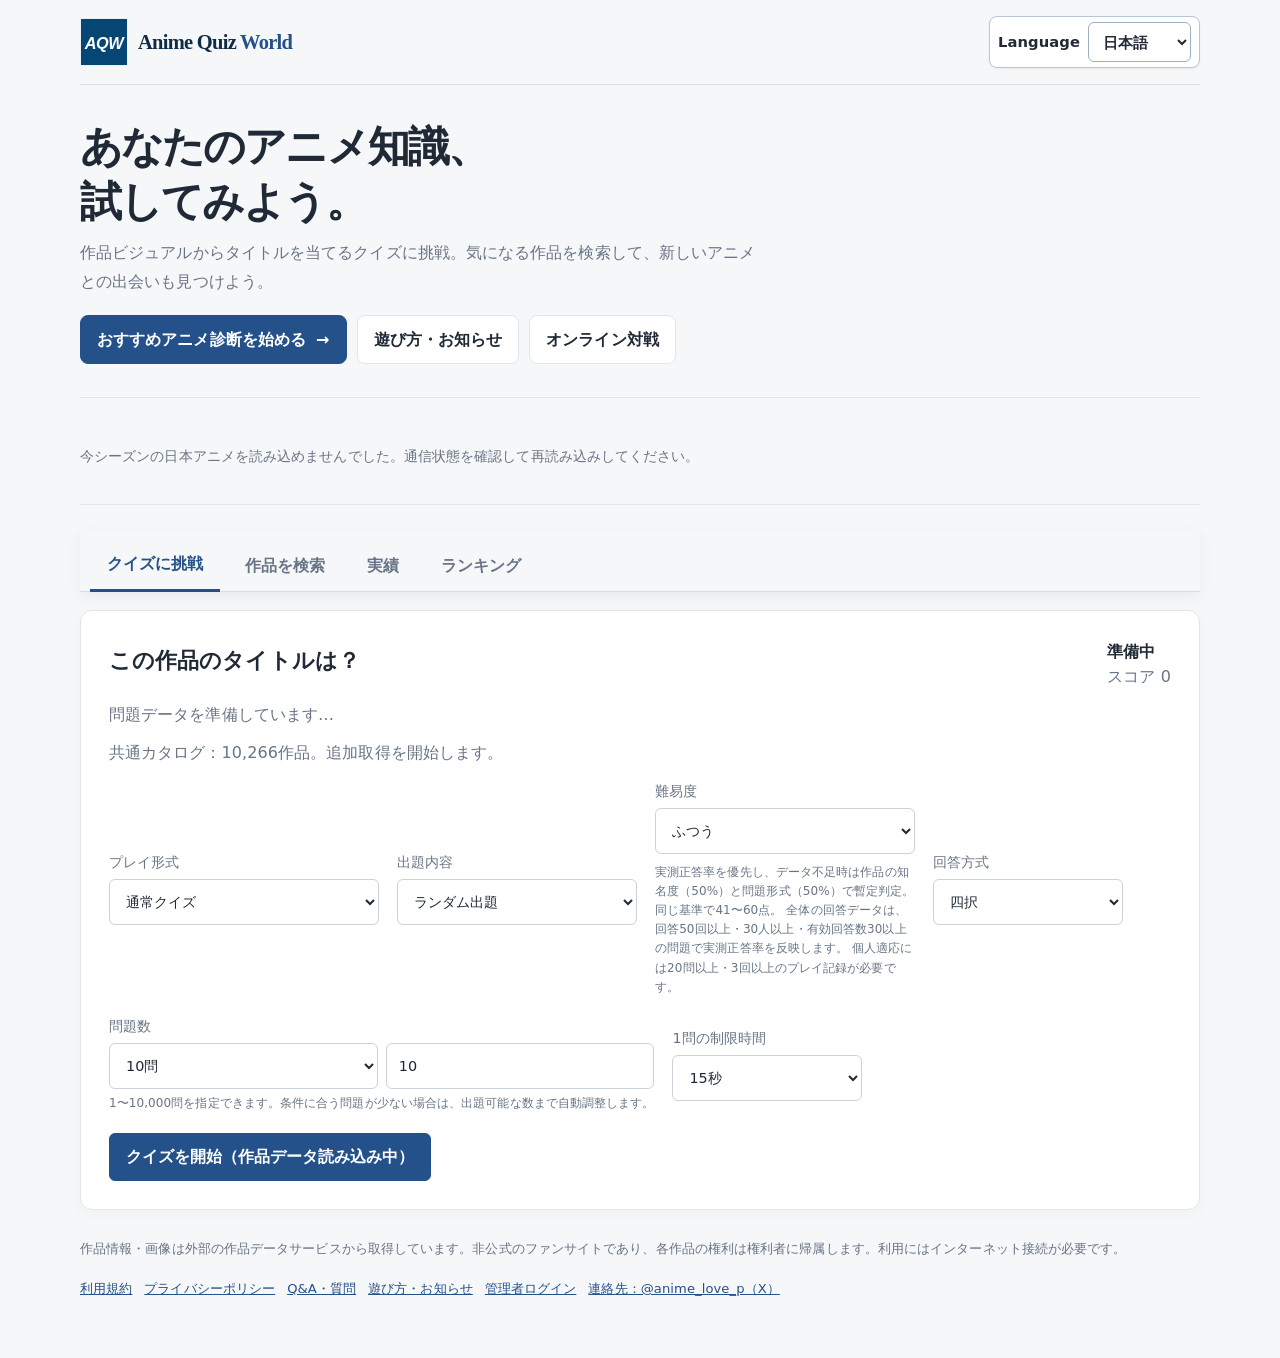
==== commit ab31de6c: "Move account sign-in to rankings page" ====
--- a/index.html
+++ b/index.html
@@ -651,7 +651,7 @@
 </head>
 <body><a class="skip-link" href="#quiz">クイズへ移動</a><div id="app" class="wrap">
 <header class="top"><div class="brand-area"><button type="button" class="brand-home" id="homeLogo" aria-label="AQW Home" title="AQW Home"><svg class="aqw-logo" viewBox="0 0 100 100" role="img" aria-label="AQW"><rect x="2" y="2" width="96" height="96" fill="#064675"/><text x="50" y="64" text-anchor="middle" font-family="Arial,Helvetica,sans-serif" font-size="34" font-weight="800" font-style="italic" letter-spacing="-1" textLength="80" lengthAdjust="spacingAndGlyphs" fill="#fff">AQW</text></svg></button><div><div class="brand">Anime Quiz <span>World</span></div></div></div><div class="top-actions"><label class="language-picker" for="languageSelect"><span id="languageLabel">Language</span> <select id="languageSelect" aria-label="Display language" onchange="selectLanguage(this.value)"><option value="ja">日本語</option><option value="en">English</option></select></label></div></header>
-<section class="hero"><div class="tag">PLAY · DISCOVER · CHALLENGE</div><h1 id="heroTitle">あなたのアニメ知識、<br>試してみよう。</h1><p id="heroDescription">作品ビジュアルからタイトルを当てるクイズに挑戦。気になる作品を検索して、新しいアニメとの出会いも見つけよう。</p><div class="hero-actions"><a class="hero-recommend-link" href="./recommend.html">おすすめアニメ診断を始める <span aria-hidden="true">→</span></a><a class="hero-info-link" id="guideLink" href="./guide.html">遊び方</a><a class="hero-info-link" href="./multiplayer.html">オンライン対戦</a></div></section>
+<section class="hero"><div class="tag">PLAY · DISCOVER · CHALLENGE</div><h1 id="heroTitle">あなたのアニメ知識、<br>試してみよう。</h1><p id="heroDescription">作品ビジュアルからタイトルを当てるクイズに挑戦。気になる作品を検索して、新しいアニメとの出会いも見つけよう。</p><div class="hero-actions"><a class="hero-recommend-link" href="./recommend.html">おすすめアニメ診断を始める <span aria-hidden="true">→</span></a><a class="hero-info-link" id="guideLink" href="./guide.html">遊び方・お知らせ</a><a class="hero-info-link" href="./multiplayer.html">オンライン対戦</a></div></section>
 <section class="featured-section" aria-label="今シーズンの日本アニメ"><div id="featuredRail" class="featured-rail" aria-live="polite"><p class="muted">今シーズンのアニメを読み込んでいます…</p></div></section>
 <nav class="tabs" id="mainNavigation" role="tablist" aria-label="メインメニュー"><button type="button" class="tab active" data-tab="quiz" id="quizTab" role="tab" aria-controls="quiz" aria-selected="true" tabindex="0">クイズ</button><button type="button" class="tab" data-tab="search" id="searchTab" role="tab" aria-controls="search" aria-selected="false" tabindex="-1">検索</button><button type="button" class="tab" data-tab="progressTab" id="progressTab" role="tab" aria-controls="progressPanel" aria-selected="false" tabindex="-1">実績</button><button type="button" class="tab" data-tab="ranking" id="rankingTab" role="tab" aria-controls="ranking" aria-selected="false" tabindex="-1">ランキング</button></nav>
 <section id="quiz" class="card" tabindex="-1"><div class="row" id="quizHeader"><div><div class="tag">ANIME TITLE QUIZ</div><h2 id="quizHeading">この作品のタイトルは？</h2></div><div><strong id="progress">準備中</strong><div class="muted" id="score">スコア 0</div></div></div><div id="quizStatus" class="status" role="status" aria-live="polite">作品データを読み込んでいます…</div><div id="animePoolProgress" class="muted" aria-live="polite">作品データの取得状況を表示します。</div><div class="setup-controls row" id="setupControls"><label for="playMode"><span id="playModeLabel">プレイ形式</span><select id="playMode"><option value="normal">通常クイズ</option><option value="rush">スピードラッシュ（10問・5秒）</option></select></label><label for="modeSelect"><span id="modeLabel">出題内容</span><select id="modeSelect">
@@ -661,28 +661,18 @@
 <option value="synopsis">あらすじ → 作品名</option>
 <option value="synonym">略称・別名 → 作品名</option>
 </optgroup>
-<optgroup label="キャラクターを当てる">
-<option value="character">登場キャラクター → 作品名</option>
-<option value="titleCharacter">作品名 → 登場キャラクター</option>
-<option value="characterImage">キャラクター画像 → 名前</option>
-<option value="characterNameImage">キャラクター名 → 画像</option>
-</optgroup>
 <optgroup label="作品情報を当てる">
 <option value="titleYear">作品名 → 公開／放送開始年</option>
 <option value="titleStudio">作品名 → 制作スタジオ</option>
 <option value="titleEpisodes">作品名 → 話数</option>
 <option value="titleGenre">作品名 → ジャンル</option>
 <option value="titleFormat">作品名 → 作品形式</option>
-<option value="titleSource">作品名 → 原作の種類</option>
-<option value="voiceActor">作品名・声優 → キャラクター</option>
 
 </optgroup>
 </select></label><label for="difficultySelect"><span id="difficultyLabel">難易度</span><select id="difficultySelect" aria-describedby="difficultyHelp"><option value="veryEasy">とても簡単</option><option value="easy">簡単</option><option value="normal" selected>ふつう</option><option value="hard">難しい</option><option value="veryHard">とても難しい</option></select><small id="difficultyHelp" class="muted" style="display:block;max-width:260px;margin-top:4px">初級：作品画像から作品名を当てる問題。</small></label><label for="answerFormatSelect"><span id="answerFormatLabel">回答方式</span><select id="answerFormatSelect"><option value="choices">四択</option><option value="typed">入力式</option></select></label><label for="questionCount"><span id="countLabel">問題数</span><div style="display:grid;grid-template-columns:minmax(0,1fr) minmax(110px,1fr);gap:8px;width:100%"><select id="questionCountPreset" aria-label="問題数の定番設定" style="min-width:0;width:100%" onchange="if(this.value!=='custom')document.getElementById('questionCount').value=this.value"><option value="custom">自由入力</option><option value="5">5問</option><option value="10" selected>10問</option><option value="20">20問</option><option value="50">50問</option><option value="100">100問</option><option value="200">200問</option><option value="500">500問</option><option value="1000">1,000問</option><option value="5000">5,000問</option><option value="10000">10,000問</option></select><input id="questionCount" type="number" inputmode="numeric" min="1" max="10000" step="1" value="10" aria-label="出題問題数（1〜10,000問）" style="width:100%;min-width:0;min-height:46px;padding:10px 12px;border:1px solid #cbd2db;border-radius:6px;background:#fff;color:var(--text)" oninput="document.getElementById('questionCountPreset').value=['5','10','20','50','100','200','500','1000','5000','10000'].includes(this.value)?this.value:'custom'"></div><small id="questionCountHelp" class="muted">1〜10,000問を指定できます。出題可能な作品数を超えた場合は、出題できる数まで自動調整します。</small></label><label for="timeLimitSelect"><span id="timeLimitLabel">1問の制限時間</span><select id="timeLimitSelect"><option value="5">5秒</option><option value="10">10秒</option><option value="15" selected>15秒</option><option value="20">20秒</option><option value="30">30秒</option><option value="45">45秒</option><option value="60">60秒</option></select></label></div><div class="row"><button id="quitQuizButton" type="button" class="danger-button hidden">やめる</button></div><div id="quizArea" class="quiz-layout hidden"><img id="cover" class="cover" alt="アニメ作品のビジュアル"><div><div class="row"><span id="timerLabel" class="muted">残り時間：15秒</span><span id="elapsedLabel" class="muted">経過時間：0秒</span></div><div class="quiz-progress" role="progressbar" aria-label="Quiz progress"><div id="quizProgressBar"></div></div><div class="game-tools"><span class="pill" id="comboBadge">連続正解 0</span><span class="pill" id="hintBadge">ヒント 1回</span><button id="hintButton" type="button">四択用ヒント</button><button id="typedHintButton" class="hidden" type="button">入力用ヒント</button></div><p class="muted" id="answerPrompt">画像を見て、正しい作品名を選択してください。</p><div id="answers" class="answers"></div><div id="typedAnswerBox" class="hidden" style="margin-top:14px"><label id="typedAnswerLabel" for="typedAnswer">回答を入力</label><div class="row" style="margin-top:6px"><input id="typedAnswer" type="text" autocomplete="off" style="flex:1;min-width:0;padding:11px;border:1px solid #cbd2db;border-radius:6px" /><button id="submitTypedAnswer" class="primary" type="button">回答する</button><button id="typedUnknownAnswer" type="button">わからない</button></div></div><div class="row" style="margin-top:10px"><button id="toggleAnswerMode" class="hidden" type="button" aria-hidden="true" tabindex="-1">入力で回答する</button></div><div class="row" style="margin-top:18px"><span id="feedback" aria-live="polite"></span><button id="next" class="primary hidden">次の問題</button></div></div></div><div id="result" class="hidden"><h2 id="resultHeading">クイズ終了</h2><p id="resultText"></p><button id="restart" class="primary hidden">もう一度挑戦</button> <button id="homeAfterQuiz" type="button">戻る</button> <button id="reviewMissed" class="hidden">間違えた問題を復習</button><div class="share-actions hidden"><button id="shareResult" class="primary">結果を共有</button><button id="downloadResult">画像を保存</button></div><p id="shareStatus" class="share-note hidden" aria-live="polite"></p><div id="historySummary" class="muted hidden" style="margin-top:14px"></div></div><button id="start" class="primary hidden">クイズを開始</button></section>
-<section id="progressPanel" class="card hidden"><div class="row" style="justify-content:space-between;align-items:center"><h2 id="progressHeading">実績</h2><button type="button" id="resetProgress" class="danger-button">実績・プレイ記録をリセット</button></div><p class="muted" id="resetDescription">このブラウザに保存されたプレイ回数と実績をリセットします。</p><div id="achievements" class="grid"></div></section>
+<section id="progressPanel" class="card hidden"><div class="row" style="justify-content:space-between;align-items:center"><h2 id="progressHeading">実績</h2><button type="button" id="resetProgress" class="danger-button">実績をリセット</button></div><p class="muted" id="resetDescription">このブラウザに保存された実績をリセットします。</p><div id="achievements" class="grid"></div></section>
 <section id="ranking" class="card hidden">
-<div class="tag">AQW RANKINGS</div><h2 id="rankingHeading">ランキング</h2><div class="game-tools"><button id="aqwResetOnlineRecords" type="button" class="danger-button">ランキング実績をリセット</button><button id="aqwToggleLeaderboardRegistration" type="button">ランキング登録を解除</button></div><p class="muted" id="aqwLeaderboardAccountStatus" role="status" aria-live="polite"></p>
-<section id="aqwAccountAccess" class="social-box" aria-labelledby="aqwAccountHeading"><h3 id="aqwAccountHeading">AQWアカウント</h3><p id="aqwAccountDescription" class="muted">ランキングへの記録登録にはログインが必要です。</p><div class="social-status" id="aqwSocialStatus" role="status">ランキング機能を準備しています…</div>
-
+<div class="tag">AQW RANKINGS</div><h2 id="rankingHeading">ランキング</h2>
 <div id="aqwAuthPanel" class="auth-panel">
 <h3 id="aqwAuthHeading">ログイン / 新規登録</h3>
 <form id="aqwAuthForm"><div class="auth-grid">
@@ -693,21 +683,7 @@
 </div><label class="auth-legal hidden" id="aqwTermsField"><input type="checkbox" id="aqwAcceptTerms"><span>利用規約とプライバシーポリシーを確認し、同意します。</span></label>
 <div class="auth-actions"><button class="primary" id="aqwSignIn" type="submit">ログイン</button><button id="aqwSignUp" type="button">新規登録はこちら</button><button id="aqwForgotPassword" type="button">パスワードを忘れた場合</button><button id="aqwSignOut" type="button" class="hidden">ログアウト</button></div></form>
 <p id="aqwAuthMessage" class="auth-message" aria-live="polite"></p>
-</div>
-<div id="aqwMemberPanel" class="hidden">
-<div class="social-columns">
-<section class="social-box"><h3>プロフィール</h3><form id="aqwProfileForm"><div class="aqw-avatar-editor"><div class="aqw-avatar-preview" id="aqwAvatarPreview"><span id="aqwAvatarFallback">?</span><img id="aqwAvatarPreviewImage" alt="プロフィールアイコンのプレビュー" class="hidden"></div><div class="aqw-avatar-controls"><label>プロフィールアイコン<input id="aqwAvatarFile" type="file" accept="image/jpeg,image/png,image/webp,image/gif"></label><small class="muted">JPEG・PNG・WebP・GIF、5MB以下</small><button id="aqwRemoveAvatar" type="button">アイコンを削除</button></div></div><label>ユーザー名<input id="aqwEditUsername" minlength="3" maxlength="24" pattern="[A-Za-z0-9_]+" required></label><label>表示名<input id="aqwEditDisplayName" maxlength="40" required></label><label>自己紹介<textarea id="aqwBio" maxlength="280" rows="3"></textarea></label><button class="primary" type="submit">プロフィールを保存</button></form><hr style="border:0;border-top:1px solid var(--line);margin:20px 0"><h3>パスワード変更</h3><form id="aqwPasswordForm"><label>新しいパスワード<input id="aqwNewPassword" type="password" minlength="12" maxlength="128" autocomplete="new-password" required></label><label>新しいパスワード（確認）<input id="aqwConfirmPassword" type="password" minlength="12" maxlength="128" autocomplete="new-password" required></label><button class="primary" type="submit">パスワードを変更</button></form><p id="aqwPasswordMessage" class="auth-message" aria-live="polite"></p></section>
-<section class="social-box" hidden aria-hidden="true"><h3>ユーザー検索・フレンド登録</h3><p class="muted">相手をフォローできます。お互いにフォローするとフレンドになり、1対1のチャットができます。</p><form id="aqwUserSearchForm" class="searchbar"><input id="aqwUserSearch" placeholder="ユーザー名・表示名" maxlength="60" required><button type="submit">検索</button></form><div id="aqwUserResults"></div></section>
-</div>
-<section class="social-box" id="aqwOnlineMatchLink" style="margin-top:18px">
-<h3>オンライン対戦</h3>
-<p class="muted">対戦の開始、戦績、最近の対戦履歴、1対1ランキングはオンライン対戦ページにまとめています。</p>
-<a class="hero-info-link" href="./multiplayer.html">オンライン対戦・戦績を見る →</a>
-</section>
-
-<section class="social-box" id="aqwFriendMessagesPanel" hidden aria-hidden="true" style="margin-top:18px"><h3>フレンドとのチャット</h3><div class="social-columns"><div><h4>フレンド一覧</h4><p class="muted">相互にフォローしているユーザーが表示されます。</p><button id="aqwRefreshFriends" type="button">フレンド一覧を更新</button><div id="aqwFriends" class="aqw-feed"></div><h4 id="aqwBlockedUsersHeading">ブロック中のユーザー</h4><div id="aqwBlockedUsers" class="aqw-feed"></div></div><div><h4 id="aqwConversationTitle">チャットする相手を選択してください</h4><div id="aqwChatActions" class="aqw-chat-actions hidden"><button id="aqwBlockFriend" type="button" class="danger-button">ブロック</button><button id="aqwReportFriend" type="button">ユーザーを通報</button></div><div id="aqwMessages" class="aqw-feed" aria-live="polite"></div><div id="aqwReportPanel" class="aqw-report-panel hidden"><h4 id="aqwReportTitle">通報</h4><label id="aqwReportReasonLabel" for="aqwReportReason">理由</label><select id="aqwReportReason"><option value="harassment">嫌がらせ・迷惑行為</option><option value="spam">スパム</option><option value="inappropriate">不適切な内容</option><option value="other">その他</option></select><label id="aqwReportDetailsLabel" for="aqwReportDetails">補足（任意・500文字以内）</label><textarea id="aqwReportDetails" maxlength="500" rows="3"></textarea><div class="aqw-report-actions"><button id="aqwCancelReport" type="button">キャンセル</button><button id="aqwSubmitReport" type="button" class="primary">通報する</button></div><p id="aqwReportStatus" class="auth-message" aria-live="polite"></p></div><form id="aqwMessageForm" class="aqw-reply-form"><input id="aqwMessageInput" maxlength="2000" placeholder="メッセージを書く（最大2,000文字）" required disabled><button class="primary" id="aqwSendMessage" type="submit" disabled>送信</button></form><p id="aqwMessageStatus" class="auth-message" aria-live="polite"></p></div></div></section>
-<div id="aqwPostForm" class="hidden"><textarea id="aqwPostBody" maxlength="2000"></textarea><input id="aqwPostImage" type="file" accept="image/jpeg,image/png,image/webp,image/gif"><button id="aqwShareQuiz" type="button"></button></div><p id="aqwPostMessage" class="hidden"></p><button id="aqwRefreshFeed" type="button" class="hidden"></button><div id="aqwFeed" class="hidden"></div><div class="aqw-notification-tools" hidden aria-hidden="true"><button id="aqwNotificationsButton" type="button">通知（0）</button><button id="aqwEnableBrowserNotifications" type="button">ブラウザ通知を有効にする</button></div><div id="aqwNotifications" class="hidden" aria-live="polite"></div>
-</div></section>
+</div><div class="game-tools"><button id="aqwToggleLeaderboardRegistration" type="button">スピードラッシュランキング登録を解除</button></div><p class="muted" id="aqwLeaderboardAccountStatus" role="status" aria-live="polite"></p>
 <section id="aqwRushLeaderboard" class="social-box aqw-rush-board" aria-labelledby="aqwRushBoardTitle">
  <div class="aqw-rush-board-head"><h3 id="aqwRushBoardTitle">スピードラッシュ・世界ランキング</h3><div class="aqw-rush-board-actions"><label class="aqw-player-sort-label" for="aqwRushBoardPeriod"><span id="aqwRushBoardPeriodLabel">期間</span><select id="aqwRushBoardPeriod"><option value="all">全期間</option><option value="day">今日</option><option value="week">今週</option><option value="month">今月</option></select></label><button id="aqwRushBoardRefresh" type="button">更新</button><button id="aqwRushBoardShare" type="button">ランキングを共有</button><button id="aqwRushBoardSave" type="button">画像を保存</button></div></div>
  <p class="muted aqw-rush-board-desc" id="aqwRushBoardDescription">ログインして記録を登録できます。各ユーザーの自己ベストを表示します。</p>
@@ -715,21 +691,31 @@
  <div class="aqw-rush-board-scroll"><table><thead><tr><th id="aqwRushRankHeading">順位</th><th id="aqwRushPlayerHeading">プレイヤー</th><th id="aqwRushScoreHeading">正解数</th><th id="aqwRushTimeHeading">タイム</th></tr></thead><tbody id="aqwRushBoardRows"></tbody></table></div>
  <p class="muted aqw-rush-board-status" id="aqwMyRushRank" role="status" aria-live="polite"></p>
 </section>
-<section id="aqwPlayerLeaderboard" class="social-box aqw-rush-board" aria-labelledby="aqwPlayerBoardTitle">
- <div class="aqw-rush-board-head"><h3 id="aqwPlayerBoardTitle">プレイヤー総合ランキング</h3><div class="aqw-rush-board-actions"><label class="aqw-player-sort-label" for="aqwPlayerBoardPeriod"><span id="aqwPlayerBoardPeriodLabel">期間</span><select id="aqwPlayerBoardPeriod"><option value="all">全期間</option><option value="day">今日</option><option value="week">今週</option><option value="month">今月</option></select></label><label class="aqw-player-sort-label" for="aqwPlayerBoardSort"><span id="aqwPlayerBoardSortLabel">集計方法</span><select id="aqwPlayerBoardSort"><option value="runs">プレイ回数</option><option value="accuracy">正答率（10問以上）</option></select></label><button id="aqwPlayerBoardRefresh" type="button">更新</button><button id="aqwPlayerBoardShare" type="button">ランキングを共有</button><button id="aqwPlayerBoardSave" type="button">画像を保存</button></div></div>
- <p class="muted aqw-rush-board-desc" id="aqwPlayerBoardDescription">プレイ回数・正答率でプレイヤーを比較できます。ランキングはログイン中のプレイから集計されます。</p>
- <p class="aqw-rush-board-status" id="aqwPlayerBoardStatus" role="status" aria-live="polite">ランキングを読み込んでいます…</p>
- <div class="aqw-rush-board-scroll"><table><thead><tr><th id="aqwPlayerRankHeading">順位</th><th id="aqwPlayerNameHeading">プレイヤー</th><th id="aqwPlayerMetricHeading">記録</th><th id="aqwPlayerDetailHeading">プレイ回数・正答数</th></tr></thead><tbody id="aqwPlayerBoardRows"></tbody></table></div>
- <p class="muted aqw-rush-board-status" id="aqwMyPlayerRank" role="status" aria-live="polite"></p>
 </section>
 </section>
-<section id="social" class="card hidden" aria-hidden="true">
+<section id="social" class="card hidden">
 <div class="tag">AQW COMMUNITY</div><h2 id="socialHeading">AQW — フレンドとコメント・返信</h2>
 <p id="socialDescription" class="muted">AQW独自のアカウントでフレンドを登録し、フレンド同士でコメントと返信ができます。フレンドは相互にフォローしているユーザーです。</p>
-
+<div class="social-status" id="aqwSocialStatus" role="status">AQWのSNSを準備しています…</div>
+
+
+<div id="aqwMemberPanel" class="hidden">
+<div class="social-columns">
+<section class="social-box"><h3>プロフィール</h3><form id="aqwProfileForm"><div class="aqw-avatar-editor"><div class="aqw-avatar-preview" id="aqwAvatarPreview"><span id="aqwAvatarFallback">?</span><img id="aqwAvatarPreviewImage" alt="プロフィールアイコンのプレビュー" class="hidden"></div><div class="aqw-avatar-controls"><label>プロフィールアイコン<input id="aqwAvatarFile" type="file" accept="image/jpeg,image/png,image/webp,image/gif"></label><small class="muted">JPEG・PNG・WebP・GIF、5MB以下</small><button id="aqwRemoveAvatar" type="button">アイコンを削除</button></div></div><label>ユーザー名<input id="aqwEditUsername" minlength="3" maxlength="24" pattern="[A-Za-z0-9_]+" required></label><label>表示名<input id="aqwEditDisplayName" maxlength="40" required></label><label>自己紹介<textarea id="aqwBio" maxlength="280" rows="3"></textarea></label><button class="primary" type="submit">プロフィールを保存</button></form><hr style="border:0;border-top:1px solid var(--line);margin:20px 0"><h3>パスワード変更</h3><form id="aqwPasswordForm"><label>新しいパスワード<input id="aqwNewPassword" type="password" minlength="12" maxlength="128" autocomplete="new-password" required></label><label>新しいパスワード（確認）<input id="aqwConfirmPassword" type="password" minlength="12" maxlength="128" autocomplete="new-password" required></label><button class="primary" type="submit">パスワードを変更</button></form><p id="aqwPasswordMessage" class="auth-message" aria-live="polite"></p></section>
+<section class="social-box"><h3>ユーザー検索・フレンド登録</h3><p class="muted">相手をフォローできます。お互いにフォローするとフレンドになり、1対1のチャットができます。</p><form id="aqwUserSearchForm" class="searchbar"><input id="aqwUserSearch" placeholder="ユーザー名・表示名" maxlength="60" required><button type="submit">検索</button></form><div id="aqwUserResults"></div></section>
+</div>
+<section class="social-box" id="aqwOnlineMatchLink" style="margin-top:18px">
+<h3>オンライン対戦</h3>
+<p class="muted">対戦の開始、戦績、最近の対戦履歴、1対1ランキングはオンライン対戦ページにまとめています。</p>
+<a class="hero-info-link" href="./multiplayer.html">オンライン対戦・戦績を見る →</a>
+</section>
+
+<section class="social-box" id="aqwFriendMessagesPanel" style="margin-top:18px"><h3>フレンドとのチャット</h3><div class="social-columns"><div><h4>フレンド一覧</h4><p class="muted">相互にフォローしているユーザーが表示されます。</p><button id="aqwRefreshFriends" type="button">フレンド一覧を更新</button><div id="aqwFriends" class="aqw-feed"></div><h4 id="aqwBlockedUsersHeading">ブロック中のユーザー</h4><div id="aqwBlockedUsers" class="aqw-feed"></div></div><div><h4 id="aqwConversationTitle">チャットする相手を選択してください</h4><div id="aqwChatActions" class="aqw-chat-actions hidden"><button id="aqwBlockFriend" type="button" class="danger-button">ブロック</button><button id="aqwReportFriend" type="button">ユーザーを通報</button></div><div id="aqwMessages" class="aqw-feed" aria-live="polite"></div><div id="aqwReportPanel" class="aqw-report-panel hidden"><h4 id="aqwReportTitle">通報</h4><label id="aqwReportReasonLabel" for="aqwReportReason">理由</label><select id="aqwReportReason"><option value="harassment">嫌がらせ・迷惑行為</option><option value="spam">スパム</option><option value="inappropriate">不適切な内容</option><option value="other">その他</option></select><label id="aqwReportDetailsLabel" for="aqwReportDetails">補足（任意・500文字以内）</label><textarea id="aqwReportDetails" maxlength="500" rows="3"></textarea><div class="aqw-report-actions"><button id="aqwCancelReport" type="button">キャンセル</button><button id="aqwSubmitReport" type="button" class="primary">通報する</button></div><p id="aqwReportStatus" class="auth-message" aria-live="polite"></p></div><form id="aqwMessageForm" class="aqw-reply-form"><input id="aqwMessageInput" maxlength="2000" placeholder="メッセージを書く（最大2,000文字）" required disabled><button class="primary" id="aqwSendMessage" type="submit" disabled>送信</button></form><p id="aqwMessageStatus" class="auth-message" aria-live="polite"></p></div></div></section>
+<div id="aqwPostForm" class="hidden"><textarea id="aqwPostBody" maxlength="2000"></textarea><input id="aqwPostImage" type="file" accept="image/jpeg,image/png,image/webp,image/gif"><button id="aqwShareQuiz" type="button"></button></div><p id="aqwPostMessage" class="hidden"></p><button id="aqwRefreshFeed" type="button" class="hidden"></button><div id="aqwFeed" class="hidden"></div><div class="aqw-notification-tools"><button id="aqwNotificationsButton" type="button">通知（0）</button><button id="aqwEnableBrowserNotifications" type="button">ブラウザ通知を有効にする</button></div><div id="aqwNotifications" class="hidden" aria-live="polite"></div>
+</div>
 </section>
 <section id="search" class="card hidden"><div class="tag">ANIME DATABASE</div><h2 id="searchHeading">作品を検索</h2><p class="muted" id="searchDescription">作品名を入力して、作品情報を検索できます。</p><form id="searchForm" class="searchbar"><input id="query" placeholder="例：葬送のフリーレン" aria-label="作品名" required><button class="primary" id="searchButton">検索</button></form><div id="searchStatus" class="status"></div><div id="results" class="grid"></div></section>
-<footer><span id="footerText">作品情報・画像は外部の作品データサービスから取得しています。非公式のファンサイトです。各作品の権利は権利者に帰属します。利用にはインターネット接続が必要です。</span><div class="footer-links"><a href="./terms.html" id="footerTerms">利用規約</a><a href="./privacy.html" id="footerPrivacy">プライバシーポリシー</a><a href="./qa.html" id="footerQa">Q&A・質問</a><a href="./guide.html" id="footerGuide">遊び方</a><a href="./admin.html" id="footerAdmin">管理者ログイン</a><a id="footerContact" href="https://x.com/anime_love_p" target="_blank" rel="noopener noreferrer">連絡先：@anime_love_p（X）</a></div></footer>
+<footer><span id="footerText">作品情報・画像は外部の作品データサービスから取得しています。非公式のファンサイトです。各作品の権利は権利者に帰属します。利用にはインターネット接続が必要です。</span><div class="footer-links"><a href="./terms.html" id="footerTerms">利用規約</a><a href="./privacy.html" id="footerPrivacy">プライバシーポリシー</a><a href="./qa.html" id="footerQa">Q&A・質問</a><a href="./guide.html" id="footerGuide">遊び方・お知らせ</a><a href="./admin.html" id="footerAdmin">管理者ログイン</a><a id="footerContact" href="https://x.com/anime_love_p" target="_blank" rel="noopener noreferrer">連絡先：@anime_love_p（X）</a></div></footer>
 </div>
 
 <script>
@@ -750,9 +736,9 @@
 function setDocumentLanguage(){document.documentElement.lang=lang;document.title=lang==='ja'?'アニメクイズワールド':'Anime Quiz World';const descriptions={ja:'無料で遊べるアニメクイズ。作品画像・公開／放送年・制作会社・あらすじなどから作品名を当てよう。',en:'Play free anime quizzes. Guess anime titles from artwork, release years, studios, and synopses.'};const description=document.querySelector('meta[name="description"]');if(description)description.content=descriptions[lang];const ogDescription=document.querySelector('meta[property="og:description"]');if(ogDescription)ogDescription.content=lang==='ja'?'作品画像・公開／放送年・制作会社・あらすじからアニメを当てよう。難易度や出題形式を選べる無料クイズ。':descriptions.en;const twitterDescription=document.querySelector('meta[name="twitter:description"]');if(twitterDescription)twitterDescription.content=lang==='ja'?'作品画像・公開／放送年・制作会社・あらすじからアニメを当てよう。難易度や出題形式を選べる無料クイズ。':descriptions.en;const ogTitle=document.querySelector('meta[property="og:title"]');if(ogTitle)ogTitle.content=lang==='ja'?'アニメクイズワールド':'Anime Quiz World';const twitterTitle=document.querySelector('meta[name="twitter:title"]');if(twitterTitle)twitterTitle.content=lang==='ja'?'アニメクイズワールド':'Anime Quiz World';}
 function selectLanguage(l){const next=SUPPORTED_LANGUAGES.includes(l)?l:'ja';if(next===lang)return;const active=!document.getElementById('quizArea').classList.contains('hidden')&&questions.length>0;const prompt=document.getElementById('answerPrompt'),feedback=document.getElementById('feedback');const questionView=active?{promptText:prompt?.textContent,promptWhiteSpace:prompt?.style.whiteSpace,promptPadding:prompt?.style.padding,promptBackground:prompt?.style.background,promptBorderRadius:prompt?.style.borderRadius,feedbackText:feedback?.textContent,feedbackColor:feedback?.style.color}:null;lang=next;safeStorage.setItem('aqw-language',lang);setDocumentLanguage();const sel=document.getElementById('languageSelect');if(sel)sel.value=lang;applyLanguage();if(active){if(prompt&&questionView){prompt.textContent=questionView.promptText;prompt.style.whiteSpace=questionView.promptWhiteSpace;prompt.style.padding=questionView.promptPadding;prompt.style.background=questionView.promptBackground;prompt.style.borderRadius=questionView.promptBorderRadius}if(feedback&&questionView){feedback.textContent=questionView.feedbackText;feedback.style.color=questionView.feedbackColor}updateTimer();document.getElementById('score').textContent=tr('score')+' '+points;return}if(!pool.length)prepare();else{document.getElementById('progress').textContent=pool.length+(tr('loaded')||'');document.getElementById('start').classList.remove('hidden');document.getElementById('start').textContent=tr('start')}}
 function restoreLanguage(){const saved=safeStorage.getItem('aqw-language');lang=SUPPORTED_LANGUAGES.includes(saved)?saved:'ja';setDocumentLanguage();const sel=document.getElementById('languageSelect');if(sel)sel.value=lang;applyLanguage();if(!pool.length)prepare()}
-function applyLanguage(){const uiNow=LANG_UI[lang]||LANG_UI.en;const guideText=({ja:'遊び方',en:'Help',ko:'이용 안내',zh:'使用指南',es:'Ayuda',fr:'Aide',pt:'Ajuda',de:'Hilfe'}[lang]||'Help');const accountHeading=document.getElementById('aqwAccountHeading'),accountDescription=document.getElementById('aqwAccountDescription');if(accountHeading)accountHeading.textContent=lang==='ja'?'AQWアカウント':'AQW account';if(accountDescription)accountDescription.textContent=lang==='ja'?'ランキングへの記録登録にはログインが必要です。':'Sign in to submit leaderboard records.';const guideLink=document.getElementById('guideLink'),footerGuide=document.getElementById('footerGuide');if(guideLink)guideLink.textContent=guideText;if(footerGuide)footerGuide.textContent=guideText;const recommendLink=document.querySelector('.hero-recommend-link');if(recommendLink){recommendLink.innerHTML=lang==='ja'?'おすすめアニメ診断を始める <span aria-hidden="true">→</span>':'Start Anime Recommendations <span aria-hidden="true">→</span>'}const multiplayerLink=document.querySelector('a[href="./multiplayer.html"]');if(multiplayerLink)multiplayerLink.textContent=lang==='ja'?'オンライン対戦':'Online Multiplayer';const featuredRail=document.getElementById('featuredRail');if(featuredRail&&featuredRail.querySelector('.muted'))featuredRail.querySelector('.muted').textContent=lang==='ja'?'今シーズンのアニメを読み込んでいます…':'Loading this season’s anime…';const footerLabels={footerTerms:lang==='ja'?'利用規約':'Terms of Use',footerPrivacy:lang==='ja'?'プライバシーポリシー':'Privacy Policy',footerQa:lang==='ja'?'Q&A・質問':'Q&A / Contact',footerAdmin:lang==='ja'?'管理者ログイン':'Admin Login',footerContact:lang==='ja'?'連絡先：@anime_love_p（X）':'Contact: @anime_love_p (X)'};Object.entries(footerLabels).forEach(([id,label])=>{const el=document.getElementById(id);if(el)el.textContent=label});const quitButton=document.getElementById('quitQuizButton');if(quitButton)quitButton.textContent=({ja:'やめる',en:'Quit',ko:'그만하기',zh:'退出',es:'Salir',fr:'Quitter',pt:'Sair',de:'Beenden'}[lang]||'Quit');updateDifficultyUI();const homeLogo=document.getElementById('homeLogo');if(homeLogo){homeLogo.setAttribute('aria-label',({ja:'ホームへ戻る',en:'Return to home',ko:'홈으로 돌아가기',zh:'返回首页',es:'Volver al inicio',fr:'Retour à l’accueil',pt:'Voltar ao início',de:'Zur Startseite'}[lang]||'Return to home'));homeLogo.title=homeLogo.getAttribute('aria-label')}const homeAfterQuiz=document.getElementById('homeAfterQuiz');if(homeAfterQuiz)homeAfterQuiz.textContent=({ja:'戻る',en:'Back',ko:'뒤로',zh:'返回',es:'Volver',fr:'Retour',pt:'Voltar',de:'Zurück'}[lang]||'Back');const shareBtn=document.getElementById('shareResult'),saveBtn=document.getElementById('downloadResult');if(shareBtn)shareBtn.textContent=uiNow.share||'Share result image';const answerToggleBtn=document.getElementById('toggleAnswerMode'),answerSubmitBtn=document.getElementById('submitTypedAnswer'),answerTypedLabel=document.getElementById('typedAnswerLabel');if(answerToggleBtn)answerToggleBtn.textContent=uiNow.answerTyping||'Answer by typing';if(answerSubmitBtn)answerSubmitBtn.textContent=uiNow.submit||'Submit answer';if(answerTypedLabel)answerTypedLabel.textContent=uiNow.typeAnswer||'Type your answer';const toggle=document.getElementById('toggleAnswerMode'),submit=document.getElementById('submitTypedAnswer'),typedLabel=document.getElementById('typedAnswerLabel'),hint=document.getElementById('hintButton'),typedHint=document.getElementById('typedHintButton'),typedUnknown=document.getElementById('typedUnknownAnswer');if(typedUnknown)typedUnknown.textContent=({ja:'わからない',en:"I don't know",ko:'모르겠어요',zh:'不知道',es:'No lo sé',fr:'Je ne sais pas',pt:'Não sei',de:'Ich weiß es nicht'}[lang]||"I don't know");if(toggle)toggle.textContent=uiNow.answerTyping||'Answer by typing';if(submit)submit.textContent=uiNow.submit||'Submit answer';if(typedLabel)typedLabel.textContent=uiNow.typeAnswer||'Type your answer';if(hint)hint.textContent=({ja:'四択用ヒント',en:'Multiple-choice hint',ko:'객관식 힌트',zh:'四选一提示',es:'Pista para opción múltiple',fr:'Indice QCM',pt:'Dica de múltipla escolha',de:'Multiple-Choice-Hinweis'}[lang]||'Multiple-choice hint');if(typedHint)typedHint.textContent=({ja:'入力用ヒント',en:'Typed-answer hint',ko:'직접 입력 힌트',zh:'输入题提示',es:'Pista para respuesta escrita',fr:'Indice pour réponse écrite',pt:'Dica para resposta digitada',de:'Hinweis für Texteingabe'}[lang]||'Typed-answer hint');if(saveBtn)saveBtn.textContent=uiNow.download||'Save result image';const labels=[uiNow.progressHeading,uiNow.missionHeading,uiNow.achievementHeading];['progressHeading','missionHeading','achievementHeading'].forEach((id,i)=>{const el=document.getElementById(id);if(el)el.textContent=labels[i]});const pt=document.getElementById('progressTab');if(pt)pt.textContent=uiNow.progressTab||'Progress & Collection';const pl=document.getElementById('playModeLabel');if(pl)pl.textContent=uiNow.playMode||'Play mode';const po=document.getElementById('playMode');if(po){const names=[uiNow.normal,uiNow.rush];[...po.options].forEach((o,i)=>o.textContent=names[i])}['countLabel','heroTitle','heroDescription','quizTab','searchTab','quizHeading','answerPrompt','start','resultHeading','restart','searchHeading','searchDescription','searchButton','footerText','footerText2'].forEach(k=>{let e=document.getElementById(k);if(e){if(k==='heroTitle')e.innerHTML=tr(k);else e.textContent=tr(k)}});const languageToggle=document.getElementById('languageToggle');if(languageToggle){const other=lang==='ja'?'en':'ja';languageToggle.textContent=lang==='ja'?'English':'日本語';languageToggle.setAttribute('aria-label',lang==='ja'?'Switch to English':'Switch to Japanese');languageToggle.title=lang==='ja'?'Switch to English':'Switch to Japanese'};document.getElementById('query').placeholder=tr('placeholder');if(!pool.length){document.getElementById('progress').textContent=tr('preparing');document.getElementById('score').textContent=tr('score')+' 0';}const localizedQuizModeLabels={
-ja:{image:'作品ビジュアル → 作品名',character:'登場キャラクター → 作品名',titleCharacter:'作品名 → 登場キャラクター',characterImage:'キャラクター画像 → 名前',characterNameImage:'キャラクター名 → 画像',synopsis:'あらすじ → 作品名',synonym:'略称・別名 → 作品名',studio:'制作スタジオ → 作品名',year:'公開／放送開始年 → 作品名',titleYear:'作品名 → 公開／放送開始年',titleStudio:'作品名 → 制作スタジオ',titleSynopsis:'作品名 → あらすじ',titleEpisodes:'作品名 → 話数',titleGenre:'作品名 → ジャンル',titleFormat:'作品名 → 作品形式',titleSource:'作品名 → 原作の種類',voiceActor:'作品名・声優 → キャラクター',mixed:'ランダム出題',typed:'入力式クイズ'},
-en:{image:'Artwork → Anime',character:'Character → Anime',titleCharacter:'Anime → Character',characterImage:'Character image → Name',characterNameImage:'Character name → Image',synopsis:'Synopsis → Anime',synonym:'Alias → Anime',studio:'Studio → Anime',year:'Release/broadcast year → Anime',titleYear:'Anime → Release/broadcast year',titleStudio:'Anime → Studio',titleSynopsis:'Anime → Synopsis',titleEpisodes:'Anime → Episode count',titleGenre:'Anime → Genre',titleFormat:'Anime → Format',titleSource:'Anime → Source material',voiceActor:'Anime + voice actor → Character',mixed:'Random',typed:'Typed-answer quiz'},
+function applyLanguage(){const uiNow=LANG_UI[lang]||LANG_UI.en;const guideText=({ja:'遊び方・お知らせ',en:'Help & News',ko:'이용 안내·공지',zh:'使用指南与公告',es:'Ayuda y noticias',fr:'Aide et actualités',pt:'Ajuda e novidades',de:'Hilfe & Neuigkeiten'}[lang]||'Help & News');const guideLink=document.getElementById('guideLink'),footerGuide=document.getElementById('footerGuide');if(guideLink)guideLink.textContent=guideText;if(footerGuide)footerGuide.textContent=guideText;const recommendLink=document.querySelector('.hero-recommend-link');if(recommendLink){recommendLink.innerHTML=lang==='ja'?'おすすめアニメ診断を始める <span aria-hidden="true">→</span>':'Start Anime Recommendations <span aria-hidden="true">→</span>'}const multiplayerLink=document.querySelector('a[href="./multiplayer.html"]');if(multiplayerLink)multiplayerLink.textContent=lang==='ja'?'オンライン対戦':'Online Multiplayer';const featuredRail=document.getElementById('featuredRail');if(featuredRail&&featuredRail.querySelector('.muted'))featuredRail.querySelector('.muted').textContent=lang==='ja'?'今シーズンのアニメを読み込んでいます…':'Loading this season’s anime…';const footerLabels={footerTerms:lang==='ja'?'利用規約':'Terms of Use',footerPrivacy:lang==='ja'?'プライバシーポリシー':'Privacy Policy',footerQa:lang==='ja'?'Q&A・質問':'Q&A / Contact',footerAdmin:lang==='ja'?'管理者ログイン':'Admin Login',footerContact:lang==='ja'?'連絡先：@anime_love_p（X）':'Contact: @anime_love_p (X)'};Object.entries(footerLabels).forEach(([id,label])=>{const el=document.getElementById(id);if(el)el.textContent=label});const quitButton=document.getElementById('quitQuizButton');if(quitButton)quitButton.textContent=({ja:'やめる',en:'Quit',ko:'그만하기',zh:'退出',es:'Salir',fr:'Quitter',pt:'Sair',de:'Beenden'}[lang]||'Quit');updateDifficultyUI();const homeLogo=document.getElementById('homeLogo');if(homeLogo){homeLogo.setAttribute('aria-label',({ja:'ホームへ戻る',en:'Return to home',ko:'홈으로 돌아가기',zh:'返回首页',es:'Volver al inicio',fr:'Retour à l’accueil',pt:'Voltar ao início',de:'Zur Startseite'}[lang]||'Return to home'));homeLogo.title=homeLogo.getAttribute('aria-label')}const homeAfterQuiz=document.getElementById('homeAfterQuiz');if(homeAfterQuiz)homeAfterQuiz.textContent=({ja:'戻る',en:'Back',ko:'뒤로',zh:'返回',es:'Volver',fr:'Retour',pt:'Voltar',de:'Zurück'}[lang]||'Back');const shareBtn=document.getElementById('shareResult'),saveBtn=document.getElementById('downloadResult');if(shareBtn)shareBtn.textContent=uiNow.share||'Share result image';const answerToggleBtn=document.getElementById('toggleAnswerMode'),answerSubmitBtn=document.getElementById('submitTypedAnswer'),answerTypedLabel=document.getElementById('typedAnswerLabel');if(answerToggleBtn)answerToggleBtn.textContent=uiNow.answerTyping||'Answer by typing';if(answerSubmitBtn)answerSubmitBtn.textContent=uiNow.submit||'Submit answer';if(answerTypedLabel)answerTypedLabel.textContent=uiNow.typeAnswer||'Type your answer';const toggle=document.getElementById('toggleAnswerMode'),submit=document.getElementById('submitTypedAnswer'),typedLabel=document.getElementById('typedAnswerLabel'),hint=document.getElementById('hintButton'),typedHint=document.getElementById('typedHintButton'),typedUnknown=document.getElementById('typedUnknownAnswer');if(typedUnknown)typedUnknown.textContent=({ja:'わからない',en:"I don't know",ko:'모르겠어요',zh:'不知道',es:'No lo sé',fr:'Je ne sais pas',pt:'Não sei',de:'Ich weiß es nicht'}[lang]||"I don't know");if(toggle)toggle.textContent=uiNow.answerTyping||'Answer by typing';if(submit)submit.textContent=uiNow.submit||'Submit answer';if(typedLabel)typedLabel.textContent=uiNow.typeAnswer||'Type your answer';if(hint)hint.textContent=({ja:'四択用ヒント',en:'Multiple-choice hint',ko:'객관식 힌트',zh:'四选一提示',es:'Pista para opción múltiple',fr:'Indice QCM',pt:'Dica de múltipla escolha',de:'Multiple-Choice-Hinweis'}[lang]||'Multiple-choice hint');if(typedHint)typedHint.textContent=({ja:'入力用ヒント',en:'Typed-answer hint',ko:'직접 입력 힌트',zh:'输入题提示',es:'Pista para respuesta escrita',fr:'Indice pour réponse écrite',pt:'Dica para resposta digitada',de:'Hinweis für Texteingabe'}[lang]||'Typed-answer hint');if(saveBtn)saveBtn.textContent=uiNow.download||'Save result image';const labels=[uiNow.progressHeading,uiNow.missionHeading,uiNow.achievementHeading];['progressHeading','missionHeading','achievementHeading'].forEach((id,i)=>{const el=document.getElementById(id);if(el)el.textContent=labels[i]});const pt=document.getElementById('progressTab');if(pt)pt.textContent=uiNow.progressTab||'Progress & Collection';const pl=document.getElementById('playModeLabel');if(pl)pl.textContent=uiNow.playMode||'Play mode';const po=document.getElementById('playMode');if(po){const names=[uiNow.normal,uiNow.rush];[...po.options].forEach((o,i)=>o.textContent=names[i])}['countLabel','heroTitle','heroDescription','quizTab','searchTab','quizHeading','answerPrompt','start','resultHeading','restart','searchHeading','searchDescription','searchButton','footerText','footerText2'].forEach(k=>{let e=document.getElementById(k);if(e){if(k==='heroTitle')e.innerHTML=tr(k);else e.textContent=tr(k)}});const languageToggle=document.getElementById('languageToggle');if(languageToggle){const other=lang==='ja'?'en':'ja';languageToggle.textContent=lang==='ja'?'English':'日本語';languageToggle.setAttribute('aria-label',lang==='ja'?'Switch to English':'Switch to Japanese');languageToggle.title=lang==='ja'?'Switch to English':'Switch to Japanese'};document.getElementById('query').placeholder=tr('placeholder');if(!pool.length){document.getElementById('progress').textContent=tr('preparing');document.getElementById('score').textContent=tr('score')+' 0';}const localizedQuizModeLabels={
+ja:{image:'作品ビジュアル → 作品名',synopsis:'あらすじ → 作品名',synonym:'略称・別名 → 作品名',studio:'制作スタジオ → 作品名',year:'公開／放送開始年 → 作品名',titleYear:'作品名 → 公開／放送開始年',titleStudio:'作品名 → 制作スタジオ',titleSynopsis:'作品名 → あらすじ',titleEpisodes:'作品名 → 話数',titleGenre:'作品名 → ジャンル',titleFormat:'作品名 → 作品形式',mixed:'ランダム出題',typed:'入力式クイズ'},
+en:{image:'Artwork → Anime',synopsis:'Synopsis → Anime',synonym:'Alias → Anime',studio:'Studio → Anime',year:'Release/broadcast year → Anime',titleYear:'Anime → Release/broadcast year',titleStudio:'Anime → Studio',titleSynopsis:'Anime → Synopsis',titleEpisodes:'Anime → Episode count',titleGenre:'Anime → Genre',titleFormat:'Anime → Format',mixed:'Random',typed:'Typed-answer quiz'},
 ko:{image:'이미지 → 작품명',synopsis:'줄거리 → 작품명',synonym:'별칭 → 작품명',studio:'제작사 → 작품명',year:'공개·방영 연도 → 작품명',titleYear:'작품명 → 공개·방영 연도',titleStudio:'작품명 → 제작사',titleSynopsis:'작품명 → 줄거리',titleEpisodes:'작품명 → 에피소드 수',titleGenre:'작품명 → 장르',titleFormat:'작품명 → 형식',mixed:'무작위',typed:'직접 입력 퀴즈'},
 zh:{image:'图片 → 作品名',synopsis:'简介 → 作品名',synonym:'别名 → 作品名',studio:'制作公司 → 作品名',year:'上映／播出年份 → 作品名',titleYear:'作品名 → 上映／播出年份',titleStudio:'作品名 → 制作公司',titleSynopsis:'作品名 → 简介',titleEpisodes:'作品名 → 集数',titleGenre:'作品名 → 类型',titleFormat:'作品名 → 形式',mixed:'随机出题',typed:'输入答案'},
 es:{image:'Imagen → Anime',synopsis:'Sinopsis → Anime',synonym:'Alias → Anime',studio:'Estudio → Anime',year:'Año de estreno/emisión → Anime',titleYear:'Anime → Año de estreno/emisión',titleStudio:'Anime → Estudio',titleSynopsis:'Anime → Sinopsis',titleEpisodes:'Anime → Episodios',titleGenre:'Anime → Género',titleFormat:'Anime → Formato',mixed:'Aleatorio',typed:'Respuesta escrita'},
@@ -763,19 +749,19 @@
 const ui=LANG_UI[lang]||LANG_UI.en;const put=(id,key)=>{const el=document.getElementById(id);if(el&&ui[key])el.textContent=ui[key]};
 const languageLabel=document.getElementById('languageLabel');if(languageLabel)languageLabel.textContent='Language';const heroTitleEl=document.getElementById('heroTitle');if(heroTitleEl&&ui.heroTitle)heroTitleEl.innerHTML=ui.heroTitle;put('heroDescription','heroDescription');put('quizHeading','quizHeading');put('quizTab','quizTab');put('searchTab','searchTab');put('progressTab','progressTab');put('playModeLabel','playMode');put('modeLabel','mode');const modeContentLabel=document.getElementById('modeLabel');if(modeContentLabel)modeContentLabel.textContent=({ja:'出題内容',en:'Question content',ko:'문제 내용',zh:'题目内容',es:'Contenido de la pregunta',fr:'Contenu de la question',pt:'Conteúdo da pergunta',de:'Frageninhalt'}[lang]||'Question content');put('countLabel','count');const timeLimitUi={ja:{label:'1問の制限時間',unit:'秒'},en:{label:'Time limit per question',unit:'s'},ko:{label:'문제당 제한 시간',unit:'초'},zh:{label:'每题限时',unit:'秒'},es:{label:'Límite por pregunta',unit:'s'},fr:{label:'Temps par question',unit:'s'},pt:{label:'Limite por pergunta',unit:'s'},de:{label:'Zeitlimit pro Frage',unit:'s'}}[lang]||{label:'Time limit per question',unit:'s'};const timeLimitLabel=document.getElementById('timeLimitLabel');if(timeLimitLabel)timeLimitLabel.textContent=timeLimitUi.label;const timeLimitSelect=document.getElementById('timeLimitSelect');if(timeLimitSelect)[...timeLimitSelect.options].forEach(o=>o.textContent=o.value+timeLimitUi.unit);put('searchHeading','searchHeading');put('searchDescription','searchDescription');put('searchButton','searchButton');put('progressHeading','progressHeading');put('missionHeading','missionHeading');put('achievementHeading','achievementHeading');put('resultHeading','resultHeading');put('start','start');put('restart','restart');
 const socialNames=({
-ja:{tab:'AQW',heading:'AQW — アニメ好きのための交流スペース',description:'AQW独自のアカウントで投稿、返信、フォロー、いいね、クイズ結果の共有ができます。Animeciaとはアカウント・データを共有しません。',postTitle:'フレンドとのコメント・返信',postDescription:'AQW内で相互フォローのフレンドとコメント・返信ができます。',openCommunity:'コミュニティを開く',profileTitle:'プロフィール',profileDescription:'AQW内でプロフィールやフォローを管理できます。',openProfile:'プロフィールを開く',status:'メール認証が必要な場合があります。AQW独自のアカウントを利用します。',reset:'実績とプレイ記録をリセット',resetDescription:'このブラウザに保存されたプレイ回数と実績をリセットします。'},
-en:{tab:'AQW',heading:'AQW — Anime fan community',description:'Use an AQW account to post, reply, follow users, like posts, and share quiz results. Accounts and data are separate from Animecia.',postTitle:'Friend comments & replies',postDescription:'Comment and reply with friends who follow each other on AQW.',openCommunity:'Open community',profileTitle:'Profile',profileDescription:'Manage your profile and follows on AQW.',openProfile:'Open profile',status:'Email verification may be required. AQW uses its own accounts.',reset:'Reset achievements & progress',resetDescription:'Resets quiz runs and achievements stored in this browser.'},
-ko:{tab:'AQW',heading:'AQW — 애니메이션 팬 커뮤니티',description:'AQW 계정으로 게시물 작성, 답글, 팔로우, 좋아요, 퀴즈 결과 공유를 할 수 있습니다. Animecia와 계정 및 데이터는 별도로 관리됩니다.',postTitle:'친구 댓글 및 답글',postDescription:'AQW에서 서로 팔로우하는 친구와 댓글 및 답글을 주고받을 수 있습니다.',openCommunity:'커뮤니티 열기',profileTitle:'프로필',profileDescription:'AQW에서 프로필과 팔로우를 관리합니다.',openProfile:'프로필 열기',status:'이메일 인증이 필요할 수 있습니다. AQW 전용 계정을 사용합니다.',reset:'업적 및 기록 초기화',resetDescription:'이 브라우저에 저장된 퀴즈 횟수와 업적을 초기화합니다.'},
-zh:{tab:'AQW',heading:'AQW — 动漫爱好者交流社区',description:'使用 AQW 独立账号发布内容、回复、关注用户、点赞并分享答题结果。AQW 与 Animecia 的账号和数据相互独立。',postTitle:'好友评论与回复',postDescription:'在 AQW 中与互相关注的好友评论和回复。',openCommunity:'打开社区',profileTitle:'个人资料',profileDescription:'在 AQW 中管理个人资料和关注关系。',openProfile:'打开个人资料',status:'可能需要验证电子邮件。请使用 AQW 独立账号。',reset:'重置成就与记录',resetDescription:'重置此浏览器中保存的答题次数和成就。'},
-es:{tab:'AQW',heading:'AQW — Comunidad de fans del anime',description:'Usa una cuenta de AQW para publicar, responder, seguir usuarios, indicar que te gustan las publicaciones y compartir resultados. Las cuentas y los datos son independientes de Animecia.',postTitle:'Comentarios y respuestas de amigos',postDescription:'Comenta e intercambia respuestas con amigos que se siguen mutuamente en AQW.',openCommunity:'Abrir comunidad',profileTitle:'Perfil',profileDescription:'Administra tu perfil y tus seguimientos en AQW.',openProfile:'Abrir perfil',status:'Es posible que se requiera verificar el correo electrónico. AQW utiliza cuentas propias.',reset:'Restablecer logros y progreso',resetDescription:'Restablece las partidas y los logros guardados en este navegador.'},
-fr:{tab:'AQW',heading:'AQW — Communauté de fans d’anime',description:'Utilisez un compte AQW pour publier, répondre, suivre des utilisateurs, aimer des publications et partager les résultats des quiz. Les comptes et données sont séparés d’Animecia.',postTitle:'Commentaires et réponses entre amis',postDescription:'Commentez et répondez aux amis qui se suivent mutuellement sur AQW.',openCommunity:'Ouvrir la communauté',profileTitle:'Profil',profileDescription:'Gérez votre profil et vos abonnements sur AQW.',openProfile:'Ouvrir le profil',status:'Une vérification par e-mail peut être nécessaire. AQW utilise ses propres comptes.',reset:'Réinitialiser les succès et la progression',resetDescription:'Réinitialise les parties et les succès enregistrés dans ce navigateur.'},
-pt:{tab:'AQW',heading:'AQW — Comunidade de fãs de anime',description:'Use uma conta AQW para publicar, responder, seguir usuários, curtir publicações e compartilhar resultados dos quizzes. As contas e os dados são separados do Animecia.',postTitle:'Comentários e respostas entre amigos',postDescription:'Comente e responda a amigos que se seguem mutuamente no AQW.',openCommunity:'Abrir comunidade',profileTitle:'Perfil',profileDescription:'Gerencie seu perfil e quem você segue no AQW.',openProfile:'Abrir perfil',status:'Pode ser necessário verificar o e-mail. O AQW usa contas próprias.',reset:'Redefinir conquistas e progresso',resetDescription:'Redefine as partidas e conquistas salvas neste navegador.'},
-de:{tab:'AQW',heading:'AQW — Anime-Fan-Community',description:'Mit einem AQW-Konto kannst du Beiträge veröffentlichen, antworten, Nutzern folgen, Beiträge liken und Quiz-Ergebnisse teilen. Konten und Daten sind von Animecia getrennt.',postTitle:'Kommentare und Antworten von Freunden',postDescription:'Kommentiere und antworte Freunden, die sich auf AQW gegenseitig folgen.',openCommunity:'Community öffnen',profileTitle:'Profil',profileDescription:'Verwalte dein Profil und deine Abonnements auf AQW.',openProfile:'Profil öffnen',status:'Möglicherweise ist eine E-Mail-Bestätigung erforderlich. AQW verwendet eigene Konten.',reset:'Erfolge und Fortschritt zurücksetzen',resetDescription:'Setzt die in diesem Browser gespeicherten Quizrunden und Erfolge zurück.'},countLabel:'문제 수',reviewMissed:'틀린 문제 복습',bestRecord:'최고 기록',runs:'플레이 횟수',welcome:'먼저 표시 언어를 선택하세요.',choose:'언어 선택',quizHeading:'애니메이션 퀴즈',loading:'불러오는 중…',answerPrompt:'정답을 선택하세요.',start:'퀴즈 시작',retry:'다시 시도',next:'다음 문제',placeholder:'애니메이션 제목 검색',footerText:'애니메이션 데이터와 이미지는 외부 애니메이션 데이터 서비스에서 제공됩니다. 비공식 팬 사이트입니다.',footerText2:'모든 권리는 각 권리자에게 있습니다.',preparing:'문제를 준비하는 중…',score:'점수',loaded:'작품을 불러왔습니다.',loadError:'데이터를 불러오지 못했습니다. 잠시 후 다시 시도하세요.',correct:'정답!',right:'정답',finish:'결과 보기',completed:'완료',searching:'검색 중…',notFound:'검색 결과가 없습니다.',items:'개 작품',apiError:'데이터 서비스 연결 오류',titleAlt:'제목 없음',yearUnknown:'방영 연도 미상',episodesUnknown:'에피소드 수 미상',rating:'평가',socialHeading:'AQW — 애니메이션 팬 커뮤니티',socialDescription:'AQW 계정으로 게시물 작성, 답글, 팔로우, 좋아요, 퀴즈 결과 공유를 할 수 있습니다.'
+ja:{tab:'AQW',heading:'AQW — アニメ好きのための交流スペース',description:'AQW独自のアカウントで投稿、返信、フォロー、いいね、クイズ結果の共有ができます。Animeciaとはアカウント・データを共有しません。',postTitle:'フレンドとのコメント・返信',postDescription:'AQW内で相互フォローのフレンドとコメント・返信ができます。',openCommunity:'コミュニティを開く',profileTitle:'プロフィール',profileDescription:'AQW内でプロフィールやフォローを管理できます。',openProfile:'プロフィールを開く',status:'メール認証が必要な場合があります。AQW独自のアカウントを利用します。',reset:'実績とプレイ記録をリセット',resetDescription:'プレイ回数、経験値、実績、連続日数、ミッション進捗をこのブラウザから消去します。'},
+en:{tab:'AQW',heading:'AQW — Anime fan community',description:'Use an AQW account to post, reply, follow users, like posts, and share quiz results. Accounts and data are separate from Animecia.',postTitle:'Friend comments & replies',postDescription:'Comment and reply with friends who follow each other on AQW.',openCommunity:'Open community',profileTitle:'Profile',profileDescription:'Manage your profile and follows on AQW.',openProfile:'Open profile',status:'Email verification may be required. AQW uses its own accounts.',reset:'Reset achievements & progress',resetDescription:'Clears quiz runs, XP, achievements, streaks, and mission progress from this browser.'},
+ko:{tab:'AQW',heading:'AQW — 애니메이션 팬 커뮤니티',description:'AQW 계정으로 게시물 작성, 답글, 팔로우, 좋아요, 퀴즈 결과 공유를 할 수 있습니다. Animecia와 계정 및 데이터는 별도로 관리됩니다.',postTitle:'친구 댓글 및 답글',postDescription:'AQW에서 서로 팔로우하는 친구와 댓글 및 답글을 주고받을 수 있습니다.',openCommunity:'커뮤니티 열기',profileTitle:'프로필',profileDescription:'AQW에서 프로필과 팔로우를 관리합니다.',openProfile:'프로필 열기',status:'이메일 인증이 필요할 수 있습니다. AQW 전용 계정을 사용합니다.',reset:'업적 및 기록 초기화',resetDescription:'이 브라우저의 플레이 기록, XP, 업적, 연속 기록 및 미션 진행 상황을 삭제합니다.'},
+zh:{tab:'AQW',heading:'AQW — 动漫爱好者交流社区',description:'使用 AQW 独立账号发布内容、回复、关注用户、点赞并分享答题结果。AQW 与 Animecia 的账号和数据相互独立。',postTitle:'好友评论与回复',postDescription:'在 AQW 中与互相关注的好友评论和回复。',openCommunity:'打开社区',profileTitle:'个人资料',profileDescription:'在 AQW 中管理个人资料和关注关系。',openProfile:'打开个人资料',status:'可能需要验证电子邮件。请使用 AQW 独立账号。',reset:'重置成就与记录',resetDescription:'清除此浏览器中的答题次数、XP、成就、连续记录和每日任务进度。'},
+es:{tab:'AQW',heading:'AQW — Comunidad de fans del anime',description:'Usa una cuenta de AQW para publicar, responder, seguir usuarios, indicar que te gustan las publicaciones y compartir resultados. Las cuentas y los datos son independientes de Animecia.',postTitle:'Comentarios y respuestas de amigos',postDescription:'Comenta e intercambia respuestas con amigos que se siguen mutuamente en AQW.',openCommunity:'Abrir comunidad',profileTitle:'Perfil',profileDescription:'Administra tu perfil y tus seguimientos en AQW.',openProfile:'Abrir perfil',status:'Es posible que se requiera verificar el correo electrónico. AQW utiliza cuentas propias.',reset:'Restablecer logros y progreso',resetDescription:'Borra de este navegador las partidas, XP, logros, racha y progreso de misiones.'},
+fr:{tab:'AQW',heading:'AQW — Communauté de fans d’anime',description:'Utilisez un compte AQW pour publier, répondre, suivre des utilisateurs, aimer des publications et partager les résultats des quiz. Les comptes et données sont séparés d’Animecia.',postTitle:'Commentaires et réponses entre amis',postDescription:'Commentez et répondez aux amis qui se suivent mutuellement sur AQW.',openCommunity:'Ouvrir la communauté',profileTitle:'Profil',profileDescription:'Gérez votre profil et vos abonnements sur AQW.',openProfile:'Ouvrir le profil',status:'Une vérification par e-mail peut être nécessaire. AQW utilise ses propres comptes.',reset:'Réinitialiser les succès et la progression',resetDescription:'Efface de ce navigateur les parties, XP, succès, séries et progression des missions.'},
+pt:{tab:'AQW',heading:'AQW — Comunidade de fãs de anime',description:'Use uma conta AQW para publicar, responder, seguir usuários, curtir publicações e compartilhar resultados dos quizzes. As contas e os dados são separados do Animecia.',postTitle:'Comentários e respostas entre amigos',postDescription:'Comente e responda a amigos que se seguem mutuamente no AQW.',openCommunity:'Abrir comunidade',profileTitle:'Perfil',profileDescription:'Gerencie seu perfil e quem você segue no AQW.',openProfile:'Abrir perfil',status:'Pode ser necessário verificar o e-mail. O AQW usa contas próprias.',reset:'Redefinir conquistas e progresso',resetDescription:'Apaga deste navegador as partidas, XP, conquistas, sequência e progresso das missões.'},
+de:{tab:'AQW',heading:'AQW — Anime-Fan-Community',description:'Mit einem AQW-Konto kannst du Beiträge veröffentlichen, antworten, Nutzern folgen, Beiträge liken und Quiz-Ergebnisse teilen. Konten und Daten sind von Animecia getrennt.',postTitle:'Kommentare und Antworten von Freunden',postDescription:'Kommentiere und antworte Freunden, die sich auf AQW gegenseitig folgen.',openCommunity:'Community öffnen',profileTitle:'Profil',profileDescription:'Verwalte dein Profil und deine Abonnements auf AQW.',openProfile:'Profil öffnen',status:'Möglicherweise ist eine E-Mail-Bestätigung erforderlich. AQW verwendet eigene Konten.',reset:'Erfolge und Fortschritt zurücksetzen',resetDescription:'Entfernt Quizrunden, XP, Erfolge, Serien und Missionsfortschritt aus diesem Browser.'},countLabel:'문제 수',reviewMissed:'틀린 문제 복습',bestRecord:'최고 기록',runs:'플레이 횟수',welcome:'먼저 표시 언어를 선택하세요.',choose:'언어 선택',quizHeading:'애니메이션 퀴즈',loading:'불러오는 중…',answerPrompt:'정답을 선택하세요.',start:'퀴즈 시작',retry:'다시 시도',next:'다음 문제',placeholder:'애니메이션 제목 검색',footerText:'애니메이션 데이터와 이미지는 외부 애니메이션 데이터 서비스에서 제공됩니다. 비공식 팬 사이트입니다.',footerText2:'모든 권리는 각 권리자에게 있습니다.',preparing:'문제를 준비하는 중…',score:'점수',loaded:'작품을 불러왔습니다.',loadError:'데이터를 불러오지 못했습니다. 잠시 후 다시 시도하세요.',correct:'정답!',right:'정답',finish:'결과 보기',completed:'완료',searching:'검색 중…',notFound:'검색 결과가 없습니다.',items:'개 작품',apiError:'데이터 서비스 연결 오류',titleAlt:'제목 없음',yearUnknown:'방영 연도 미상',episodesUnknown:'에피소드 수 미상',rating:'평가',socialHeading:'AQW — 애니메이션 팬 커뮤니티',socialDescription:'AQW 계정으로 게시물 작성, 답글, 팔로우, 좋아요, 퀴즈 결과 공유를 할 수 있습니다.'
 })[lang]||({
-tab:'AQW',heading:'AQW — Anime fan community',description:'Use an AQW account to post, reply, follow users, like posts, and share quiz results. Accounts and data are separate from Animecia.',postTitle:'Friend comments & replies',postDescription:'Comment and reply with friends who follow each other on AQW.',openCommunity:'Open community',profileTitle:'Profile',profileDescription:'Manage your profile and follows on AQW.',openProfile:'Open profile',status:'Email verification may be required. AQW uses its own accounts.',reset:'Reset achievements & progress',resetDescription:'Resets quiz runs and achievements stored in this browser.'
+tab:'AQW',heading:'AQW — Anime fan community',description:'Use an AQW account to post, reply, follow users, like posts, and share quiz results. Accounts and data are separate from Animecia.',postTitle:'Friend comments & replies',postDescription:'Comment and reply with friends who follow each other on AQW.',openCommunity:'Open community',profileTitle:'Profile',profileDescription:'Manage your profile and follows on AQW.',openProfile:'Open profile',status:'Email verification may be required. AQW uses its own accounts.',reset:'Reset achievements & progress',resetDescription:'Clears quiz runs, XP, achievements, streaks, and mission progress from this browser.'
 });put('socialTab','tab');put('rankingTab','tab');put('socialHeading','heading');put('socialDescription','description');put('socialPostTitle','postTitle');put('socialPostDescription','postDescription');put('openCommunity','openCommunity');put('socialProfileTitle','profileTitle');put('socialProfileDescription','profileDescription');put('openProfile','openProfile');put('socialNextTitle','nextTitle');put('socialNextDescription','nextDescription');put('socialStatus','status');put('resetProgress','reset');put('resetDescription','resetDescription');put('shareResult','share');put('downloadResult','download');put('reviewMissed','review');put('toggleAnswerMode','answerTyping');put('submitTypedAnswer','submit');put('typedAnswerLabel','typeAnswer');put('hintButton','hint');
 const play=document.getElementById('playMode');if(play)[...play.options].forEach(o=>{const k={normal:'normal',rush:'rush'}[o.value];if(ui[k])o.textContent=ui[k]});
-const modeNames={image:'image',studio:'studio',synonym:'synonym',titleYear:'titleYear',titleStudio:'titleStudio',synopsis:'synopsis',titleSynopsis:'titleSynopsis',titleSource:'titleSource',voiceActor:'voiceActor',mixed:'mixed',typed:'typed'};const modeSel=document.getElementById('modeSelect');if(modeSel)[...modeSel.options].forEach(o=>{if(ui[modeNames[o.value]])o.textContent=ui[modeNames[o.value]]});
+const modeNames={image:'image',studio:'studio',synonym:'synonym',titleYear:'titleYear',titleStudio:'titleStudio',synopsis:'synopsis',titleSynopsis:'titleSynopsis',mixed:'mixed',typed:'typed'};const modeSel=document.getElementById('modeSelect');if(modeSel)[...modeSel.options].forEach(o=>{if(ui[modeNames[o.value]])o.textContent=ui[modeNames[o.value]]});
 const foot=document.getElementById('footerText');if(foot&&lang!=='ja')foot.textContent=lang==='en'?'Anime data and images are provided by an external anime database service. This is an unofficial fan site; all rights belong to their respective owners. An internet connection is required.':({ko:'작품 데이터와 이미지는 외부 애니메이션 데이터베이스에서 제공합니다. 비공식 팬 사이트이며 모든 권리는 각 권리자에게 있습니다. 인터넷 연결이 필요합니다.',zh:'作品数据和图片来自外部动漫数据库。本网站为非官方粉丝网站，所有权利归各自权利人所有。需要连接互联网。',es:'Los datos e imágenes proceden de una base de datos externa. Este es un sitio de fans no oficial; los derechos pertenecen a sus respectivos titulares. Se requiere conexión a Internet.',fr:'Les données et images proviennent d’une base de données externe. Ce site de fans est non officiel ; tous les droits appartiennent à leurs détenteurs. Une connexion Internet est nécessaire.',pt:'Os dados e imagens vêm de uma base de dados externa. Este é um site de fãs não oficial; todos os direitos pertencem aos respetivos titulares. É necessária ligação à Internet.',de:'Anime-Daten und Bilder stammen aus einer externen Datenbank. Dies ist eine inoffizielle Fanseite; alle Rechte liegen bei den jeweiligen Rechteinhabern. Eine Internetverbindung ist erforderlich.'}[lang]||ui.heroDescription);const socialUI={
 ja:{heading:'AQW — アニメ好きのための交流スペース',description:'AQW独自のアカウントで投稿、返信、フォロー、いいね、クイズ結果の共有ができます。Animeciaとはアカウント・データを共有しません。',status:'AQWのSNSを準備しています…',auth:'ログイン / 新規登録',username:'ユーザー名（登録時）',email:'メールアドレス',password:'パスワード',display:'表示名（登録時）',terms:'利用規約とプライバシーポリシーを確認し、同意します。',signin:'ログイン',signup:'新規登録はこちら',signout:'ログアウト',profile:'プロフィール',saveProfile:'プロフィールを保存',newPassword:'新しいパスワード',confirmPassword:'新しいパスワード（確認）',changePassword:'パスワードを変更',userSearch:'ユーザー検索・フレンド登録',userSearchDesc:'相手をフォローできます。お互いにフォローするとフレンドになり、1対1のチャットができます。',searchPlaceholder:'ユーザー名・表示名',search:'検索',friends:'フレンドとのチャット',friendList:'フレンド一覧',friendDesc:'相互にフォローしているユーザーが表示されます。',refreshFriends:'フレンド一覧を更新',chooseConversation:'チャットする相手を選択してください',messagePlaceholder:'メッセージを書く（最大2,000文字）',send:'送信',termsLink:'利用規約',privacyLink:'プライバシーポリシー'},
 en:{heading:'AQW — Anime fan community',description:'Use an AQW account to post, reply, follow users, like posts, and share quiz results. Accounts and data are separate from Animecia.',status:'Preparing AQW community…',auth:'Sign in / Create account',username:'Username (registration)',email:'Email address',password:'Password',display:'Display name (registration)',terms:'I have read and agree to the Terms of Use and Privacy Policy.',signin:'Sign in',signup:'Create an account',signout:'Sign out',profile:'Profile',saveProfile:'Save profile',newPassword:'New password',confirmPassword:'Confirm new password',changePassword:'Change password',userSearch:'Find users and add friends',userSearchDesc:'Follow users. When you follow each other, you become friends and can chat one-to-one.',searchPlaceholder:'Username or display name',search:'Search',friends:'Chat with friends',friendList:'Friends',friendDesc:'Users who follow each other appear here.',refreshFriends:'Refresh friends',chooseConversation:'Select someone to chat with',messagePlaceholder:'Write a message (up to 2,000 characters)',send:'Send',termsLink:'Terms of Use',privacyLink:'Privacy Policy'},
@@ -815,7 +801,7 @@
 const legal=document.querySelectorAll('#social > .legal-links a');if(legal[0])legal[0].textContent=sl.termsLink;if(legal[1])legal[1].textContent=sl.privacyLink;
 const ph=document.getElementById('query');if(ph)ph.placeholder=lang==='ja'?'例：葬送のフリーレン':lang==='en'?'e.g. Frieren: Beyond Journey’s End':({ko:'예: 장송의 프리렌',zh:'例如：葬送的芙莉莲',es:'p. ej., Frieren',fr:'ex. : Frieren',pt:'ex.: Frieren',de:'z. B. Frieren'}[lang]||'Search anime');
 }
-const query=`query ($page:Int,$perPage:Int,$search:String,$id_in:[Int],$format_in:[MediaFormat],$startDate_greater:FuzzyDateInt,$startDate_lesser:FuzzyDateInt) { Page(page:$page,perPage:$perPage) { pageInfo { hasNextPage } media(id_in:$id_in,format_in:$format_in,startDate_greater:$startDate_greater,startDate_lesser:$startDate_lesser,type:ANIME,sort:POPULARITY_DESC,search:$search,isAdult:false) { id countryOfOrigin source(version:2) relations { edges { relationType node { id type countryOfOrigin format } } } format popularity title { romaji english native } description(asHtml:false) synonyms characters(perPage:10,sort:ROLE) { nodes { id name { full native } image { large } } edges { node { id name { full native } image { large } } voiceActors(language:JAPANESE) { id name { full native } } } } coverImage { large medium extraLarge } episodes seasonYear averageScore genres studios { nodes { name } } startDate { year }  externalLinks { url site type isDisabled language } } } }`;
+const query=`query ($page:Int,$perPage:Int,$search:String,$id_in:[Int],$format_in:[MediaFormat],$startDate_greater:FuzzyDateInt,$startDate_lesser:FuzzyDateInt) { Page(page:$page,perPage:$perPage) { pageInfo { hasNextPage } media(id_in:$id_in,format_in:$format_in,startDate_greater:$startDate_greater,startDate_lesser:$startDate_lesser,type:ANIME,sort:POPULARITY_DESC,search:$search,isAdult:false) { id countryOfOrigin source(version:2) relations { edges { relationType node { id type countryOfOrigin format } } } format popularity title { romaji english native } description(asHtml:false) synonyms coverImage { large medium extraLarge } episodes seasonYear averageScore genres studios { nodes { name } } startDate { year }  externalLinks { url site type isDisabled language } } } }`;
 function normalizeUnicode(value){if(typeof value==='string')return value.normalize('NFC');if(Array.isArray(value))return value.map(normalizeUnicode);if(value&&typeof value==='object'){const out={};for(const [key,item] of Object.entries(value))out[key]=normalizeUnicode(item);return out}return value}
 
 function isJapaneseOriginAnime(a){
@@ -1183,8 +1169,14 @@
  return result;
 }
 function mergeAnimeRecords(existing,incoming){
- // Character nodes and voice-cast edges are required by the character question modes.
- // Preserve them when cached, shared-catalogue and fresh API records are merged.
+ const stripUnusedCharacters=anime=>{
+  if(!anime||typeof anime!=='object'||Array.isArray(anime))return anime;
+  const clean={...anime};
+  delete clean.characters;
+  return clean;
+ };
+ existing=stripUnusedCharacters(existing);
+ incoming=stripUnusedCharacters(incoming);
  if(!existing)return incoming;
  if(!incoming)return existing;
  const merge=(oldValue,newValue)=>{
@@ -1800,7 +1792,7 @@
  return availableQuestionModes(a,$('#answerFormatSelect')?.value||'choices');
 }
 function questionModeDifficultyScore(a,mode){
- const base={image:12,studio:38,year:34,synonym:42,titleStudio:42,titleYear:36,titleSynopsis:66,synopsis:62,titleEpisodes:32,titleGenre:48,titleFormat:28,titleSource:36,voiceActor:54};
+ const base={image:12,studio:38,year:34,synonym:42,titleStudio:42,titleYear:36,titleSynopsis:66,synopsis:62,titleEpisodes:32,titleGenre:48,titleFormat:28};
  let score=base[mode]??50;
  if(mode==='titleStudio'){
   const studios=[...new Set((a?.studios?.nodes||[]).map(node=>String(node?.name||'').trim()).filter(Boolean))];
@@ -1810,7 +1802,7 @@
   const count=difficultyYearCounts.get(animeYear(a))||0;
   score=score*.7+(100*(1-count/difficultyMaxYearCount))*.3;
  }
- if(['character','titleCharacter','characterImage','characterNameImage','voiceActor'].includes(mode)){
+ if(['character','titleCharacter','characterImage','characterNameImage'].includes(mode)){
   const count=Math.max(1,characterNames(a).length);
   score+=Math.max(0,5-count)*2.5;
  }
@@ -1977,7 +1969,6 @@
  const yearKeys=new Set(tierPool.map(animeYear).filter(year=>Number.isInteger(year)&&year>1900).map(String));
  const episodeKeys=new Set(tierPool.map(item=>Number(item?.episodes)).filter(value=>Number.isInteger(value)&&value>0).map(String));
  const formatKeys=new Set(tierPool.map(item=>String(item?.format||'').trim()).filter(Boolean));
- const sourceKeys=new Set(tierPool.map(item=>String(item?.source||'').trim()).filter(Boolean));
  const genreKeys=new Set(tierPool.flatMap(item=>Array.isArray(item?.genres)?item.genres:[]).map(value=>String(value||'').trim()).filter(Boolean));
  const synopsisKeys=new Set();
  for(const item of tierPool){
@@ -1998,25 +1989,14 @@
    if(key)synopsisKeys.add(key);
   }
  }
- // Character metadata is indexed alongside the existing title and synopsis choices.
- const characterNameKeys=new Set(),characterNamesByAnime=new Map(),characterNameAnimeCounts=new Map(),characterNameCounts=new Map(),uniqueCharacterNameKeys=new Set(),uniqueCharacterRecords=characterRecords(tierPool);
- for(const anime of tierPool){
-  const names=new Set();
-  for(const character of anime?.characters?.nodes||[]){
-   const name=characterDisplayName(character),key=normalizeAnswer(name);
-   if(!name||!key)continue;
-   names.add(key);characterNameKeys.add(key);
-   characterNameCounts.set(key,(characterNameCounts.get(key)||0)+1);
-  }
-  characterNamesByAnime.set(Number(anime.id),names);
-  for(const key of names)characterNameAnimeCounts.set(key,(characterNameAnimeCounts.get(key)||0)+1);
- }
- for(const key of characterNameKeys)if(characterNameAnimeCounts.get(key)===1)uniqueCharacterNameKeys.add(key);
+ // Legacy character helpers remain harmlessly empty; the active quiz menu
+ // uses only synopsis, title-year, alias and title-studio questions.
  const value={
   titleKeys,titleChoiceRecords,titleAliasOwners,aliasAnimeOwners,
-  tierStudioKeys,studioKeys:tierStudioKeys,yearKeys,episodeKeys,formatKeys,sourceKeys,genreKeys,
-  characterNameKeys,characterNamesByAnime,characterNameAnimeCounts,characterNameCounts,
-  uniqueCharacterNameKeys,uniqueCharacterRecords,
+  tierStudioKeys,studioKeys:tierStudioKeys,yearKeys,episodeKeys,formatKeys,genreKeys,
+  characterNameKeys:new Set(),characterNamesByAnime:new Map(),
+  characterNameAnimeCounts:new Map(),characterNameCounts:new Map(),
+  uniqueCharacterNameKeys:new Set(),uniqueCharacterRecords:[],
   synopsisCandidates:tierPool.filter(hasUsableSynopsis),synopsisKeys
  };
  questionChoiceSummaryCache={key,pool,value};
@@ -2034,7 +2014,7 @@
   const tierPool=sourcePool.filter(item=>titleUsable(item));
   const titleKeys=new Set(tierPool.map(item=>normalizeAnswer(titleOf(item))).filter(Boolean));
   const titleChoiceRecords=new Map(),titleAliasOwners=new Map(),aliasAnimeOwners=new Map();
-  const tierStudioKeys=new Set(),yearKeys=new Set(),episodeKeys=new Set(),formatKeys=new Set(),sourceKeys=new Set(),genreKeys=new Set(),synopsisKeys=new Set(),synopsisCandidates=[];
+  const tierStudioKeys=new Set(),yearKeys=new Set(),episodeKeys=new Set(),formatKeys=new Set(),genreKeys=new Set(),synopsisKeys=new Set(),synopsisCandidates=[];
   for(let i=0;i<tierPool.length;i++){
    const item=tierPool[i],primaryKey=normalizeAnswer(titleOf(item));
    if(primaryKey){
@@ -2056,7 +2036,6 @@
    if(Number.isInteger(year)&&year>1900)yearKeys.add(String(year));
    const episodes=Number(item?.episodes);if(Number.isInteger(episodes)&&episodes>0)episodeKeys.add(String(episodes));
    const format=String(item?.format||'').trim();if(format)formatKeys.add(format);
-   const source=String(item?.source||'').trim();if(source)sourceKeys.add(source);
    for(const genre of Array.isArray(item?.genres)?item.genres:[]){const value=String(genre||'').trim();if(value)genreKeys.add(value)}
    if(hasUsableSynopsis(item)){
     const synopsisKey=normalizeAnswer(synopsisText(item));
@@ -2065,24 +2044,12 @@
    }
    if((i+1)%64===0&&i+1<tierPool.length)await new Promise(resolve=>setTimeout(resolve,0));
   }
-  const characterNameKeys=new Set(),characterNamesByAnime=new Map(),characterNameAnimeCounts=new Map(),characterNameCounts=new Map(),uniqueCharacterNameKeys=new Set(),uniqueCharacterRecords=characterRecords(tierPool);
-  for(const anime of tierPool){
-   const names=new Set();
-   for(const character of anime?.characters?.nodes||[]){
-    const name=characterDisplayName(character),key=normalizeAnswer(name);
-    if(!name||!key)continue;
-    names.add(key);characterNameKeys.add(key);
-    characterNameCounts.set(key,(characterNameCounts.get(key)||0)+1);
-   }
-   characterNamesByAnime.set(Number(anime.id),names);
-   for(const key of names)characterNameAnimeCounts.set(key,(characterNameAnimeCounts.get(key)||0)+1);
-  }
-  for(const key of characterNameKeys)if(characterNameAnimeCounts.get(key)===1)uniqueCharacterNameKeys.add(key);
   const value={
    titleKeys,titleChoiceRecords,titleAliasOwners,aliasAnimeOwners,
-   tierStudioKeys,studioKeys:tierStudioKeys,yearKeys,episodeKeys,formatKeys,sourceKeys,genreKeys,
-   characterNameKeys,characterNamesByAnime,characterNameAnimeCounts,characterNameCounts,
-   uniqueCharacterNameKeys,uniqueCharacterRecords,
+   tierStudioKeys,studioKeys:tierStudioKeys,yearKeys,episodeKeys,formatKeys,genreKeys,
+   characterNameKeys:new Set(),characterNamesByAnime:new Map(),
+   characterNameAnimeCounts:new Map(),characterNameCounts:new Map(),
+   uniqueCharacterNameKeys:new Set(),uniqueCharacterRecords:[],
    synopsisCandidates,synopsisKeys
   };
   if(pool===sourcePool)questionChoiceSummaryCache={key,pool:sourcePool,value};
@@ -2171,38 +2138,8 @@
  return records;
 }
 function formatChoiceRecordsForAnime(a){return metadataValueChoiceRecords(a,'format',quizFormatLabel)}
-function quizSourceLabel(value){const labels={ja:{ORIGINAL:'オリジナル',MANGA:'漫画',LIGHT_NOVEL:'ライトノベル',NOVEL:'小説',WEB_NOVEL:'Web小説',VISUAL_NOVEL:'ビジュアルノベル',VIDEO_GAME:'ゲーム',DOUJINSHI:'同人作品',OTHER:'その他'},en:{ORIGINAL:'Original',MANGA:'Manga',LIGHT_NOVEL:'Light novel',NOVEL:'Novel',WEB_NOVEL:'Web novel',VISUAL_NOVEL:'Visual novel',VIDEO_GAME:'Video game',DOUJINSHI:'Doujinshi',OTHER:'Other'}};return labels[lang]?.[value]||labels.en[value]||value}
-function sourceChoiceRecordsForAnime(a){return metadataValueChoiceRecords(a,'source',quizSourceLabel)}
-function voiceActorDisplayName(actor){const name=actor?.name||{};return String((lang==='ja'?name.native:(name.full||name.native))||name.full||name.native||'').trim()}
-function voiceActorCharacterRecords(anime){
- const candidates=[];
- for(const edge of anime?.characters?.edges||[]){
-  const character=edge?.node,characterName=characterDisplayName(character),characterId=Number(character?.id)||0;
-  const actors=(edge?.voiceActors||[]).map(actor=>({actorId:Number(actor?.id)||0,actorName:voiceActorDisplayName(actor)})).filter(actor=>actor.actorId&&actor.actorName);
-  if(characterName&&characterId&&actors.length)candidates.push({characterId,characterName,actors});
- }
- const actorCounts=new Map();
- for(const record of candidates)for(const actor of record.actors)actorCounts.set(actor.actorId,(actorCounts.get(actor.actorId)||0)+1);
- const records=[];
- for(const record of candidates){
-  const actor=record.actors.find(item=>actorCounts.get(item.actorId)===1);
-  if(actor)records.push({characterId:record.characterId,characterName:record.characterName,actorId:actor.actorId,actorName:actor.actorName});
- }
- return records;
-}
-function voiceActorChoiceRecordsForAnime(anime,correctRecord){
- if(!correctRecord?.characterName)return [];
- const records=[{label:correctRecord.characterName,value:correctRecord.characterName}],seen=new Set([normalizeAnswer(correctRecord.characterName)]);
- for(const item of shuffle(voiceActorCharacterRecords(anime))){
-  const key=normalizeAnswer(item.characterName);
-  if(!key||seen.has(key))continue;
-  seen.add(key);records.push({label:item.characterName,value:item.characterName});
-  if(records.length===4)break;
- }
- return records;
-}
-
-function questionModeHasFourChoices(a,mode){const format=$('#answerFormatSelect')?.value||'choices';if(format==='typed'&&playMode!=='rush')return mode!=='titleSynopsis';const titleKey=normalizeAnswer(titleOf(a));if(mode==='image')return !!titleKey&&titleImageIsSafe(a)&&hasFourDistinctTitleChoices(a);if(mode==='year')return yearTitleChoiceRecordsForAnime(a).length>=4;if(mode==='titleStudio')return !!a.studios?.nodes?.[0]?.name&&hasFourDistinctStudioChoices(a);const summary=questionChoiceSummary();if(mode==='titleYear')return yearChoiceRecordsForAnime(a).length>=4;if(mode==='synonym')return !!titleKey&&hasFourDistinctTitleChoices(a)&&uniqueAliasCandidates(a).length>0;if(mode==='synopsis')return hasFourDistinctSynopsisChoices(a,true);if(mode==='titleEpisodes')return episodeChoiceRecordsForAnime(a).length>=4;if(mode==='titleGenre')return genreChoiceRecordsForAnime(a).length>=4;if(mode==='titleFormat')return formatChoiceRecordsForAnime(a).length>=4;if(mode==='titleSource')return sourceChoiceRecordsForAnime(a).length>=4;if(mode==='voiceActor')return voiceActorCharacterRecords(a).length>=4&&voiceActorChoiceRecordsForAnime(a,voiceActorCharacterRecords(a)[0]).length>=4;if(mode==='character')return characterRecords([a]).some(record=>isSingleAnimeCharacter(record,summary))&&!!titleKey&&hasFourDistinctTitleChoices(a,summary);if(mode==='titleCharacter')return characterRecordsWithFourTitleChoicesForAnime(a,summary).length>0;if(mode==='characterImage')return characterRecordsWithFourChoicesForAnime(a,summary,false).length>0;if(mode==='characterNameImage')return characterRecordsWithFourChoicesForAnime(a,summary,true).length>0;return false}
+
+function questionModeHasFourChoices(a,mode){const format=$('#answerFormatSelect')?.value||'choices';if(format==='typed'&&playMode!=='daily'&&playMode!=='rush')return mode!=='titleSynopsis';const titleKey=normalizeAnswer(titleOf(a));if(mode==='image')return !!titleKey&&titleImageIsSafe(a)&&hasFourDistinctTitleChoices(a);if(mode==='year')return yearTitleChoiceRecordsForAnime(a).length>=4;if(mode==='titleStudio')return !!a.studios?.nodes?.[0]?.name&&hasFourDistinctStudioChoices(a);const summary=questionChoiceSummary();if(mode==='titleYear')return yearChoiceRecordsForAnime(a).length>=4;if(mode==='synonym')return !!titleKey&&hasFourDistinctTitleChoices(a)&&uniqueAliasCandidates(a).length>0;if(mode==='synopsis')return hasFourDistinctSynopsisChoices(a,true);if(mode==='titleEpisodes')return episodeChoiceRecordsForAnime(a).length>=4;if(mode==='titleGenre')return genreChoiceRecordsForAnime(a).length>=4;if(mode==='titleFormat')return formatChoiceRecordsForAnime(a).length>=4;if(mode==='character')return characterRecords([a]).some(record=>isSingleAnimeCharacter(record,summary))&&!!titleKey&&hasFourDistinctTitleChoices(a,summary);if(mode==='titleCharacter')return characterRecordsWithFourTitleChoicesForAnime(a,summary).length>0;if(mode==='characterImage')return characterRecordsWithFourChoicesForAnime(a,summary,false).length>0;if(mode==='characterNameImage')return characterRecordsWithFourChoicesForAnime(a,summary,true).length>0;return false}
 
 function availableQuestionModes(a,format=$('#answerFormatSelect')?.value||'choices'){
  const modes=[];
@@ -2214,14 +2151,6 @@
  if(titleUsable(a)&&a?.format!=='MOVIE'&&Number.isInteger(Number(a?.episodes))&&Number(a.episodes)>0)modes.push('titleEpisodes');
  if(titleUsable(a)&&Array.isArray(a?.genres)&&a.genres.length)modes.push('titleGenre');
  if(titleUsable(a)&&a?.format)modes.push('titleFormat');
- if(titleUsable(a)&&a?.source)modes.push('titleSource');
- if(titleUsable(a)&&voiceActorCharacterRecords(a).length>=4)modes.push('voiceActor');
- if(format!=='typed'){
-  if(titleUsable(a)&&characterRecords([a]).some(record=>isSingleAnimeCharacter(record)))modes.push('character');
-  if(titleUsable(a)&&characterRecordsWithFourTitleChoicesForAnime(a).length>0)modes.push('titleCharacter');
-  if(characterRecordsWithFourChoicesForAnime(a,questionChoiceSummary(),false).length>0)modes.push('characterImage');
-  if(characterRecordsWithFourChoicesForAnime(a,questionChoiceSummary(),true).length>0)modes.push('characterNameImage');
- }
  
  
  return modes.filter(mode=>questionModeHasFourChoices(a,mode));
@@ -2233,7 +2162,7 @@
 function usablePool(mode,answerFormat=$('#answerFormatSelect')?.value||'choices',validateChoices=true){return pool.filter(a=>isEligibleBaseAnime(a,mode,answerFormat)&&(answerFormat==='typed'||!validateChoices||questionModeHasFourChoices(a,mode)))}
 async function extendQuestionsFromPool(items){
  if(!items||!questions.length||$('#quizArea').classList.contains('hidden'))return;
- // Fixed-length normal and rush quizzes do not need background question expansion.
+ // Fixed-length normal, daily and rush quizzes do not need background question expansion.
  // Avoid rebuilding the full catalogue index during an active round when no questions can be added.
  if(playMode!=='normal'||questions.length>=requestedQuestionCount)return;
  const sourcePool=pool;
@@ -2379,6 +2308,7 @@
  // The work runs only during idle time and is reused when the player presses Start.
  const poolProgress=$('#animePoolProgress');if(poolProgress)poolProgress.textContent=sharedCatalogActive?(lang==='ja'?('共通カタログ：'+pool.length.toLocaleString()+'作品（毎日更新）'):('Shared catalogue: '+pool.length.toLocaleString()+' anime (updated daily)')):(lang==='ja'?('現在利用可能：'+pool.length.toLocaleString()+'作品。取得可能な作品をバックグラウンドで追加します。'):('Currently available: '+pool.length.toLocaleString()+' anime. More available entries are loading in the background.'));$('#quizStatus').textContent=sharedCatalogActive?(lang==='ja'?pool.length+'作品の共通カタログを読み込みました。クイズを開始できます。':pool.length+' shared anime loaded. Ready to start.'):(lang==='ja'?pool.length+'作品を読み込みました。クイズを開始できます。残りはバックグラウンドで追加します。':pool.length+' anime loaded. Ready to start; more are loading in the background.');$('#start').classList.remove('hidden');$('#start').textContent=tr('start');scheduleEligibleCandidatePrewarm();if(typeof renderFeaturedRail==='function'){const render=()=>{if(pool.length)renderFeaturedRail(pool)};if('requestIdleCallback' in window)requestIdleCallback(render,{timeout:10000});else setTimeout(render,5000)}return pool}catch(e){console.error('Anime data loading failed:',e);$('#quizStatus').textContent=lang==='ja'?('読み込み失敗：'+e.message+' 「再読み込みして開始」を押して再試行してください。'):('Load failed: '+e.message+' Press retry to try again.');$('#start').classList.remove('hidden');$('#start').textContent=tr('retry');return []}finally{animeLoadPromise=null}})();return animeLoadPromise}
 function dateKey(d=new Date()){return d.getFullYear()+'-'+String(d.getMonth()+1).padStart(2,'0')+'-'+String(d.getDate()).padStart(2,'0')}
+function dailyOrder(list){const day=dateKey();const hash=s=>{let h=2166136261;for(const ch of s){h^=ch.charCodeAt(0);h=Math.imul(h,16777619)}return h>>>0};return [...list].sort((a,b)=>hash(day+':'+a.id)-hash(day+':'+b.id))}
 function uniqueAnimeById(items){const seen=new Set();return (items||[]).filter(item=>{const id=Number(item?.id);if(!Number.isFinite(id)||id<=0||seen.has(id))return false;seen.add(id);return true})}
 let startRetryInProgress=false,quizStartInProgress=false,quizFinished=false;
 // Cache expensive eligibility checks for repeated rounds with the same pool and settings.
@@ -2393,7 +2323,7 @@
  if(format==='typed'&&mode==='titleSynopsis')return false;
  if(mode==='image'&&!titleImageIsSafe(a))return false;
  if(format==='typed'&&!typedTitleEligible(a))return false;
- if(['image','synonym','titleYear','titleStudio','synopsis','titleEpisodes','titleGenre','titleFormat','titleSource','voiceActor'].includes(mode)&&!titleUsable(a))return false;
+ if(['image','synonym','titleYear','titleStudio','synopsis','titleEpisodes','titleGenre','titleFormat'].includes(mode)&&!titleUsable(a))return false;
  if(mode==='titleStudio'&&!a.studios?.nodes?.[0]?.name)return false;
  if(mode==='titleYear'&&(!Number.isInteger(animeYear(a))||animeYear(a)<=1900))return false;
  if(mode==='synonym'&&!uniqueAliasCandidates(a).length)return false;
@@ -2401,8 +2331,6 @@
  if(mode==='titleEpisodes'&&(a?.format==='MOVIE'||!Number.isInteger(Number(a?.episodes))||Number(a.episodes)<=0))return false;
  if(mode==='titleGenre'&&(!Array.isArray(a?.genres)||!a.genres.length))return false;
  if(mode==='titleFormat'&&!a?.format)return false;
- if(mode==='titleSource'&&!a?.source)return false;
- if(mode==='voiceActor'&&voiceActorCharacterRecords(a).length<4)return false;
  
  return true;
 }
@@ -2592,7 +2520,7 @@
 return ((d[lang]||d.en)[key]||(d.en[key]||key))}
 function skipBrokenImageQuestion(brokenUrl=''){if(brokenUrl){failedImageUrls.add(String(brokenUrl));questionChoiceSummaryCache=null;}const current=questions[index];if(current){const image=current.coverImage?.large||current.coverImage?.medium||current.coverImage?.extraLarge||'';if(image&&failedImageUrls.has(image))pool=pool.filter(item=>Number(item.id)!==Number(current.id));}if(locked)return;locked=true;clearTimeout(autoNextTimer);autoNextTimer=null;skippedQuestionCount++;clearInterval(questionTimer);const cover=$('#cover');if(cover){cover.classList.add('hidden');cover.removeAttribute('src')}$('#feedback').textContent=({ja:'画像を読み込めなかったため、この問題をスキップしました。',en:'This question was skipped because its image could not be loaded.',ko:'이미지를 불러오지 못해 이 문제를 건너뛰었습니다.',zh:'由于图片无法加载，已跳过此题。',es:'Se omitió esta pregunta porque no se pudo cargar la imagen.',fr:'Cette question a été ignorée car son image n’a pas pu être chargée.',pt:'Esta pergunta foi ignorada porque não foi possível carregar a imagem.',de:'Diese Frage wurde übersprungen, da das Bild nicht geladen werden konnte.'}[lang]||'This question was skipped because its image could not be loaded.');$('#next').textContent=tr('next');$('#next').classList.remove('hidden');$('#answers').querySelectorAll('button.answer').forEach(button=>button.disabled=true);$('#typedAnswer').disabled=true;$('#submitTypedAnswer').disabled=true;clearTimeout(autoNextTimer);autoNextTimer=setTimeout(()=>$('#next').click(),220)}
 function preloadNextQuestionImage(){const next=questions[index+1];if(!next)return;const url=next?.coverImage?.medium||next?.coverImage?.large||next?.coverImage?.extraLarge||'';if(!url||failedImageUrls.has(url)||questionImagePreloadCache.has(url))return;const image=new Image();image.decoding='async';image.fetchPriority='low';image.src=url;questionImagePreloadCache.set(url,image);if(questionImagePreloadCache.size>12){const oldest=questionImagePreloadCache.keys().next().value;questionImagePreloadCache.delete(oldest)}}
-function showQuestionInternal(preserveMode=false){clearTimeout(autoNextTimer);autoNextTimer=null;clearInterval(questionTimer);locked=false;choiceHintUsed=false;typedHintUsed=false;$('#answerPrompt').style.whiteSpace='normal';$('#answerPrompt').style.padding='0';$('#answerPrompt').style.background='transparent';$('#answerPrompt').style.borderRadius='0';const a=questions[index],mode=$('#modeSelect').value;const quizCover=$('#cover');quizCover.onload=()=>quizCover.classList.remove('image-loading');quizCover.classList.add('image-loading');quizCover.onerror=()=>{quizCover.classList.remove('image-loading');const brokenUrl=quizCover.currentSrc||quizCover.src;[quizCover.currentSrc,quizCover.src].filter(Boolean).forEach(url=>failedImageUrls.add(url));quizCover.classList.add('hidden');if(['image','character','characterImage','titleCharacter'].includes(currentQuestionMode))skipBrokenImageQuestion(brokenUrl)};$('#progress').textContent=(index+1)+' / '+questions.length;$('#quizProgressBar').style.width=(index/questions.length*100)+'%';$('#comboBadge').textContent=({ja:'連続正解 ',en:'Combo ',ko:'연속 정답 ',zh:'连续答对 ',es:'Racha ',fr:'Série ',pt:'Sequência ',de:'Serie '}[lang]||'Combo ')+combo;$('#comboBadge').classList.toggle('combo-hot',combo>=3);$('#hintBadge').textContent=({ja:'ヒント 1回',en:'Hint: 1',ko:'힌트 1회',zh:'提示：1次',es:'Pista: 1',fr:'Indice : 1',pt:'Dica: 1',de:'Hinweis: 1'}[lang]||'Hint: 1');$('#hintButton').disabled=false;$('#typedHintButton').disabled=false;const hintLabels={ja:['四択用ヒント','入力用ヒント'],en:['Multiple-choice hint','Typing hint'],ko:['객관식 힌트','입력 힌트'],zh:['四选一提示','输入提示'],es:['Pista para opciones','Pista para escribir'],fr:['Indice pour QCM','Indice de saisie'],pt:['Dica para múltipla escolha','Dica para digitação'],de:['Multiple-Choice-Hinweis','Eingabehinweis']};$('#hintButton').textContent=(hintLabels[lang]||hintLabels.en)[0];$('#typedHintButton').textContent=(hintLabels[lang]||hintLabels.en)[1];const coverUrl=a?.coverImage?.extraLarge||a?.coverImage?.large||a?.coverImage?.medium||'';$('#cover').removeAttribute('src');$('#cover').alt='';$('#cover').classList.add('hidden');$('#feedback').textContent='';$('#next').classList.add('hidden');const typingOnly=playMode!=='rush'&&$('#answerFormatSelect').value==='typed';let modesForFormat=availableQuestionModes(a,$('#answerFormatSelect').value);let selectedMode=mode==='mixed'?(preserveMode&&modesForFormat.includes(currentQuestionMode)?currentQuestionMode:(()=>{const minCount=Math.min(...modesForFormat.map(m=>mixedModeCounts[m]||0));const balancedModes=modesForFormat.filter(m=>(mixedModeCounts[m]||0)===minCount);return shuffle(balancedModes)[0]||'image'})()):mode;let actualMode=selectedMode;if(actualMode==='image'&&coverUrl){$('#cover').src=coverUrl;$('#cover').alt=titleOf(a)+tr('titleAlt')}$('#cover').classList.toggle('hidden',!coverUrl||!['image'].includes(actualMode));let prompt='',correct='',opts=[];
+function showQuestionInternal(preserveMode=false){clearTimeout(autoNextTimer);autoNextTimer=null;clearInterval(questionTimer);locked=false;choiceHintUsed=false;typedHintUsed=false;$('#answerPrompt').style.whiteSpace='normal';$('#answerPrompt').style.padding='0';$('#answerPrompt').style.background='transparent';$('#answerPrompt').style.borderRadius='0';const a=questions[index],mode=$('#modeSelect').value;const quizCover=$('#cover');quizCover.onload=()=>quizCover.classList.remove('image-loading');quizCover.classList.add('image-loading');quizCover.onerror=()=>{quizCover.classList.remove('image-loading');const brokenUrl=quizCover.currentSrc||quizCover.src;[quizCover.currentSrc,quizCover.src].filter(Boolean).forEach(url=>failedImageUrls.add(url));quizCover.classList.add('hidden');if(['image','character','characterImage','titleCharacter'].includes(currentQuestionMode))skipBrokenImageQuestion(brokenUrl)};$('#progress').textContent=(index+1)+' / '+questions.length;$('#quizProgressBar').style.width=(index/questions.length*100)+'%';$('#comboBadge').textContent=({ja:'連続正解 ',en:'Combo ',ko:'연속 정답 ',zh:'连续答对 ',es:'Racha ',fr:'Série ',pt:'Sequência ',de:'Serie '}[lang]||'Combo ')+combo;$('#comboBadge').classList.toggle('combo-hot',combo>=3);$('#hintBadge').textContent=({ja:'ヒント 1回',en:'Hint: 1',ko:'힌트 1회',zh:'提示：1次',es:'Pista: 1',fr:'Indice : 1',pt:'Dica: 1',de:'Hinweis: 1'}[lang]||'Hint: 1');$('#hintButton').disabled=false;$('#typedHintButton').disabled=false;const hintLabels={ja:['四択用ヒント','入力用ヒント'],en:['Multiple-choice hint','Typing hint'],ko:['객관식 힌트','입력 힌트'],zh:['四选一提示','输入提示'],es:['Pista para opciones','Pista para escribir'],fr:['Indice pour QCM','Indice de saisie'],pt:['Dica para múltipla escolha','Dica para digitação'],de:['Multiple-Choice-Hinweis','Eingabehinweis']};$('#hintButton').textContent=(hintLabels[lang]||hintLabels.en)[0];$('#typedHintButton').textContent=(hintLabels[lang]||hintLabels.en)[1];const coverUrl=a?.coverImage?.extraLarge||a?.coverImage?.large||a?.coverImage?.medium||'';$('#cover').removeAttribute('src');$('#cover').alt='';$('#cover').classList.add('hidden');$('#feedback').textContent='';$('#next').classList.add('hidden');const typingOnly=playMode!=='daily'&&playMode!=='rush'&&$('#answerFormatSelect').value==='typed';let modesForFormat=availableQuestionModes(a,$('#answerFormatSelect').value);let selectedMode=mode==='mixed'?(preserveMode&&modesForFormat.includes(currentQuestionMode)?currentQuestionMode:(()=>{const minCount=Math.min(...modesForFormat.map(m=>mixedModeCounts[m]||0));const balancedModes=modesForFormat.filter(m=>(mixedModeCounts[m]||0)===minCount);return shuffle(balancedModes)[0]||'image'})()):mode;let actualMode=selectedMode;if(actualMode==='image'&&coverUrl){$('#cover').src=coverUrl;$('#cover').alt=titleOf(a)+tr('titleAlt')}$('#cover').classList.toggle('hidden',!coverUrl||!['image'].includes(actualMode));let prompt='',correct='',opts=[];
 if(actualMode==='image'){if(!titleImageIsSafe(a))throw new Error(lang==='ja'?'利用可能な作品画像がありません。':'No usable artwork is available.');prompt=qText('image');correct=titleOf(a);opts=makeTitleOptions(a)}
 
 
@@ -2609,11 +2537,9 @@
 if(actualMode==='titleEpisodes'){prompt='「'+titleOf(a)+'」'+qText('titleEpisodes');correct=String(a.episodes);opts=shuffle(episodeChoiceRecordsForAnime(a))}
 if(actualMode==='titleGenre'){const genreOptions=genreChoiceRecordsForAnime(a),correctGenre=genreOptions[0];prompt='「'+titleOf(a)+'」'+qText('titleGenre');correct=correctGenre?.value||'';opts=shuffle(genreOptions)}
 if(actualMode==='titleFormat'){const formatOptions=formatChoiceRecordsForAnime(a),correctFormat=formatOptions[0];prompt='「'+titleOf(a)+'」'+qText('titleFormat');correct=correctFormat?.value||'';opts=shuffle(formatOptions)}
-if(actualMode==='titleSource'){const sourceOptions=sourceChoiceRecordsForAnime(a),correctSource=sourceOptions[0];prompt='「'+titleOf(a)+'」'+(lang==='ja'?'の原作の種類は？':' — what is its source material?');correct=correctSource?.value||'';opts=shuffle(sourceOptions);$('#cover').classList.add('hidden')}
-if(actualMode==='voiceActor'){const voiceRecords=voiceActorCharacterRecords(a),correctRecord=shuffle(voiceRecords)[0];prompt='「'+titleOf(a)+'」で「'+(correctRecord?.actorName||'')+'」が演じるキャラクターは？';if(lang==='en')prompt='In '+titleOf(a)+', which character is voiced by '+(correctRecord?.actorName||'')+'?';correct=correctRecord?.characterName||'';opts=shuffle(voiceActorChoiceRecordsForAnime(a,correctRecord));$('#cover').src=a?.coverImage?.large||a?.coverImage?.medium||'';$('#cover').classList.remove('hidden')}
-
-
-if(!typingOnly&&opts.length<4&&titleImageIsSafe(a)&&!['titleYear','titleStudio','synonym','synopsis','titleSynopsis','titleEpisodes','titleGenre','titleFormat','titleSource','voiceActor','studio','year'].includes(actualMode)){
+
+
+if(!typingOnly&&opts.length<4&&titleImageIsSafe(a)&&!['titleYear','titleStudio','synonym','synopsis','titleSynopsis','titleEpisodes','titleGenre','titleFormat','studio','year'].includes(actualMode)){
  // Keep studio/alias questions in their selected mode; their answer is still an anime title,
  // so the shared title-choice recovery below can safely complete their distractor set.
  actualMode='image';prompt=qText('image');correct=titleOf(a);opts=makeTitleOptions(a);
@@ -2639,7 +2565,7 @@
 $('#hintButton').onclick=()=>{if(locked||choiceHintUsed)return;choiceHintUsed=true;$('#hintButton').disabled=true;$('#hintBadge').textContent=({ja:'四択ヒント使用済み',en:'Choice hint used',ko:'객관식 힌트 사용됨',zh:'已使用四选一提示',es:'Pista de opciones usada',fr:'Indice QCM utilisé',pt:'Dica de opções usada',de:'Multiple-Choice-Hinweis verwendet'}[lang]||'Choice hint used');const wrong=[...$('#answers').children].filter(b=>normalizeAnswer(b.dataset.value)!==normalizeAnswer(correctAnswer));shuffle(wrong).slice(0,Math.min(2,wrong.length)).forEach(b=>{b.disabled=true;b.style.opacity='.25';b.style.textDecoration='line-through'});$('#feedback').textContent=({ja:'四択用ヒント：選択肢を2つ除外しました。',en:'Multiple-choice hint: two options eliminated.',ko:'객관식 힌트: 선택지 두 개를 제외했습니다.',zh:'四选一提示：已排除两个选项。',es:'Pista: se eliminaron dos opciones.',fr:'Indice : deux choix ont été éliminés.',pt:'Dica: duas opções foram eliminadas.',de:'Hinweis: Zwei Optionen wurden ausgeschlossen.'}[lang]||'Two options eliminated.')};$('#typedHintButton').onclick=()=>{if(locked||typedHintUsed)return;typedHintUsed=true;$('#typedHintButton').disabled=true;$('#hintBadge').textContent=({ja:'入力ヒント使用済み',en:'Typing hint used',ko:'입력 힌트 사용됨',zh:'已使用输入提示',es:'Pista de escritura usada',fr:'Indice de saisie utilisé',pt:'Dica de digitação usada',de:'Eingabehinweis verwendet'}[lang]||'Typing hint used');const answer=String(correctAnswer??'').trim();const first=[...answer][0]||'';const length=[...answer].length;const hintText=({ja:'入力用ヒント：最初の文字「'+first+'」、文字数 '+length+'',en:'Typing hint: first character “'+first+'”, '+length+' characters.',ko:'입력 힌트: 첫 글자 “'+first+'”, 총 '+length+'자.',zh:'输入提示：首字为“'+first+'”，共 '+length+' 个字符。',es:'Pista: primera letra “'+first+'”, '+length+' caracteres.',fr:'Indice : première lettre « '+first+' », '+length+' caractères.',pt:'Dica: primeiro caractere “'+first+'”, '+length+' caracteres.',de:'Hinweis: erster Buchstabe „'+first+'“, '+length+' Zeichen.'}[lang]||'First character: '+first+'; length: '+length);$('#feedback').textContent=hintText};
 function selectedQuestionTimeLimit(){if(playMode==='rush')return 5;const select=$('#timeLimitSelect');const value=Number(select?.value);return Number.isFinite(value)&&value>=5?value:15}
 function startQuestionTimer(resumeSeconds=null){clearInterval(questionTimer);const limit=resumeSeconds==null?selectedQuestionTimeLimit():Math.max(1,resumeSeconds);questionDeadline=Date.now()+limit*1000;secondsLeft=limit;updateTimer();questionTimer=setInterval(()=>{const remaining=Math.max(0,Math.ceil((questionDeadline-Date.now())/1000));if(remaining!==secondsLeft){secondsLeft=remaining;updateTimer()}if(remaining===0){clearInterval(questionTimer);if(!locked)choose(null,'__timeout__',correctAnswer,{timeout:true})}},250)}
-function showQuestion(preserveMode=false){try{document.body.classList.remove('quiz-preparing');$('#quitQuizButton').classList.remove('hidden');showQuestionInternal(preserveMode);const typed=playMode!=='rush'&&$('#answerFormatSelect').value==='typed',answers=$('#answers'),box=$('#typedAnswerBox'),input=$('#typedAnswer'),submit=$('#submitTypedAnswer');$('#quizArea').classList.remove('hidden');$('#quizArea').style.setProperty('display','grid','important');if(typed){answers.classList.add('hidden');answers.style.setProperty('display','none','important');box.classList.remove('hidden');box.style.setProperty('display','block','important');box.style.setProperty('visibility','visible','important');input.classList.remove('hidden');input.disabled=false;input.readOnly=false;input.style.setProperty('display','block','important');input.style.setProperty('visibility','visible','important');input.style.setProperty('width','100%','important');input.style.setProperty('min-height','44px','important');submit.classList.remove('hidden');submit.disabled=false;submit.style.setProperty('display','inline-block','important');}else{box.classList.add('hidden');box.style.setProperty('display','none','important');answers.classList.remove('hidden');answers.style.setProperty('display','grid','important');answers.style.setProperty('visibility','visible','important');answers.style.setProperty('grid-template-columns','repeat(2,minmax(0,1fr))','important');answers.style.setProperty('gap','10px','important');for(const button of answers.querySelectorAll('button.answer')){button.classList.remove('hidden');button.style.setProperty('display','block','important');button.style.setProperty('visibility','visible','important');button.style.setProperty('width','100%','important')}if(answers.querySelectorAll('button.answer').length!==4)throw new Error('選択肢を4つ用意できません。出題形式を変更してください。');}return}catch(error){
+function showQuestion(preserveMode=false){try{document.body.classList.remove('quiz-preparing');$('#quitQuizButton').classList.remove('hidden');showQuestionInternal(preserveMode);const typed=playMode!=='daily'&&playMode!=='rush'&&$('#answerFormatSelect').value==='typed',answers=$('#answers'),box=$('#typedAnswerBox'),input=$('#typedAnswer'),submit=$('#submitTypedAnswer');$('#quizArea').classList.remove('hidden');$('#quizArea').style.setProperty('display','grid','important');if(typed){answers.classList.add('hidden');answers.style.setProperty('display','none','important');box.classList.remove('hidden');box.style.setProperty('display','block','important');box.style.setProperty('visibility','visible','important');input.classList.remove('hidden');input.disabled=false;input.readOnly=false;input.style.setProperty('display','block','important');input.style.setProperty('visibility','visible','important');input.style.setProperty('width','100%','important');input.style.setProperty('min-height','44px','important');submit.classList.remove('hidden');submit.disabled=false;submit.style.setProperty('display','inline-block','important');}else{box.classList.add('hidden');box.style.setProperty('display','none','important');answers.classList.remove('hidden');answers.style.setProperty('display','grid','important');answers.style.setProperty('visibility','visible','important');answers.style.setProperty('grid-template-columns','repeat(2,minmax(0,1fr))','important');answers.style.setProperty('gap','10px','important');for(const button of answers.querySelectorAll('button.answer')){button.classList.remove('hidden');button.style.setProperty('display','block','important');button.style.setProperty('visibility','visible','important');button.style.setProperty('width','100%','important')}if(answers.querySelectorAll('button.answer').length!==4)throw new Error('選択肢を4つ用意できません。出題形式を変更してください。');}return}catch(error){
  console.error('AQW showQuestion failed.',error?.stack||String(error));
  clearInterval(questionTimer);
  clearTimeout(autoNextTimer);
@@ -2658,7 +2584,7 @@
  }
  correctAnswer=correct;
  currentQuestionMode='image';
- const typed=playMode!=='rush'&&$('#answerFormatSelect').value==='typed';
+ const typed=playMode!=='daily'&&playMode!=='rush'&&$('#answerFormatSelect').value==='typed';
  const cover=$('#cover');
  cover.classList.add('hidden');
  cover.removeAttribute('src');
@@ -2769,7 +2695,7 @@
  return details.length?(lang==='ja'?'補足：':'Info: ')+details.join(' / '):'';
 }
 function choose(btn,value,correct,meta={}){if(locked)return;locked=true;clearInterval(questionTimer);const buttons=[...$('#answers').children];buttons.forEach(b=>{b.disabled=true;if(meta.correctId!=null?Number(b.dataset.mediaId)===Number(meta.correctId):b.dataset.value===String(correct))b.classList.add('correct')});const isCorrect=meta.typed?answersMatch(value,meta.anime,meta.mode,correct):(meta.selectedId!=null&&meta.correctId!=null?Number(meta.selectedId)===Number(meta.correctId):value===correct);const answeredAnime=questions[index];if(playMode!=='review'&&answeredAnime&&Number.isSafeInteger(Number(answeredAnime.id))&&Number(answeredAnime.id)>0)questionAttemptResults.push({animeId:Number(answeredAnime.id),questionMode:currentQuestionMode,correct:isCorrect});if(isCorrect){points++;combo++;bestCombo=Math.max(bestCombo,combo);if(btn)btn.classList.add('correct');$('#feedback').textContent=(combo>=3?({ja:'正解！ '+combo+'連続正解！',en:'Correct! '+combo+' combo!',ko:'정답! '+combo+'연속 정답!',zh:'答对了！连续答对 '+combo+' 题！',es:'¡Correcto! Racha de '+combo,fr:'Correct ! Série de '+combo,pt:'Correto! Sequência de '+combo,de:'Richtig! '+combo+' in Folge!'}[lang]||'Correct! '+combo+' combo!'):tr('correct'));$('#feedback').style.color='var(--good)'}else{combo=0;$('#comboBadge').textContent=({ja:'連続正解 ',en:'Combo ',ko:'연속 정답 ',zh:'连续答对 ',es:'Racha ',fr:'Série ',pt:'Sequência ',de:'Serie '}[lang]||'Combo ')+combo;$('#comboBadge').classList.remove('combo-hot');missedQuestions.push(questions[index]);if(btn)btn.classList.add('wrong');const feedbackPrefix=value==='__unknown__'?({ja:'わからない。正解：',en:"You didn't know. Correct answer: ",ko:'모르겠어요. 정답: ',zh:'不知道。正确答案：',es:'No lo sabías. Respuesta correcta: ',fr:'Vous ne saviez pas. Bonne réponse : ',pt:'Você não sabia. Resposta correta: ',de:'Nicht gewusst. Richtige Antwort: '}[lang]||"You didn't know. Correct answer: "):(value==='__timeout__'?({ja:'時間切れ。不正解。正解：',en:'Time up. Correct answer: ',ko:'시간 초과. 오답입니다. 정답: ',zh:'时间到，答错了。正确答案：',es:'Tiempo agotado. Respuesta correcta: ',fr:'Temps écoulé. Bonne réponse : ',pt:'Tempo esgotado. Resposta correta: ',de:'Zeit abgelaufen. Richtige Antwort: '}[lang]||'Time up. Correct answer: '):({ja:'不正解。正解：',en:'Incorrect. Correct answer: ',ko:'오답입니다. 정답: ',zh:'回答错误。正确答案：',es:'Incorrecto. Respuesta correcta: ',fr:'Incorrect. Bonne réponse : ',pt:'Incorreto. Resposta correta: ',de:'Falsch. Richtige Antwort: '}[lang]||'Incorrect. Correct answer: '));$('#feedback').textContent=feedbackPrefix+correct;$('#feedback').style.color='var(--bad)'}$('#typedAnswer').disabled=true;$('#submitTypedAnswer').disabled=true;const explanation=questionExplanationText(answeredAnime,currentQuestionMode);if(explanation)$('#feedback').textContent+=' · '+explanation;$('#toggleAnswerMode').disabled=true;$('#hintButton').disabled=true;$('#typedHintButton').disabled=true;$('#comboBadge').textContent=(lang==='ja'?'連続正解 ':'Combo ')+combo;$('#comboBadge').classList.toggle('combo-hot',combo>=3);$('#score').textContent=tr('score')+' '+points;$('#next').classList.remove('hidden');$('#next').textContent=index===questions.length-1?tr('finish'):tr('next');clearTimeout(autoNextTimer);autoNextTimer=setTimeout(()=>{if(!locked)return;$('#next').click()},120)}
-$('#quitQuizButton').addEventListener('click',()=>{const messages={ja:'クイズを終了して最初の画面に戻りますか？\n今回のプレイ記録は保存されません。',en:'Quit the quiz and return to the start screen?\nThis attempt will not be saved.',ko:'퀴즈를 종료하고 시작 화면으로 돌아갈까요?\n이번 플레이 기록은 저장되지 않습니다.',zh:'要结束答题并返回开始页面吗？\n本次记录不会保存。',es:'¿Salir del cuestionario y volver al inicio?\nEsta partida no se guardará.',fr:'Quitter le quiz et revenir à l’écran de départ ?\nCette tentative ne sera pas enregistrée.',pt:'Sair do quiz e voltar ao início?\nEsta tentativa não será salva.',de:'Quiz beenden und zum Startbildschirm zurückkehren?\nDieser Versuch wird nicht gespeichert.'};if(window.confirm(messages[lang]||messages.en))goHome()});$('#start').onclick=begin;$('#restart').onclick=begin;$('#homeAfterQuiz').onclick=goHome;const refreshCandidatePrewarm=()=>{playMode=$('#playMode')?.value||playMode;adaptiveDifficultyOverride=calculatePersonalDifficultyOverride();scheduleEligibleCandidatePrewarm()};$('#modeSelect').addEventListener('change',()=>{updateDifficultyUI();refreshCandidatePrewarm()});$('#difficultySelect').addEventListener('change',()=>{if(!$('#quizArea').classList.contains('hidden'))goHome();updateDifficultyUI();refreshCandidatePrewarm()});$('#answerFormatSelect').addEventListener('change',refreshCandidatePrewarm);$('#playMode').addEventListener('change',refreshCandidatePrewarm);function finishQuiz(){if(quizFinished)return;quizFinished=true;questionAdvanceToken++;clearTimeout(autoNextTimer);autoNextTimer=null;$('#quizHeader').classList.add('hidden');$('#quizStatus').classList.add('hidden');$('#animePoolProgress').classList.add('hidden');clearInterval(questionTimer);clearInterval(clockTimer);elapsedSeconds=Math.floor((Date.now()-startedAt)/1000);$('#quitQuizButton').classList.add('hidden');$('#quizArea').classList.add('hidden');$('#setupControls').classList.add('hidden');$('#result').classList.remove('hidden');$('#restart').classList.remove('hidden');document.querySelector('.share-actions').classList.remove('hidden');$('#historySummary').classList.remove('hidden');const attemptedTotal=Math.min(questions.length,questions.length);const total=Math.max(0,attemptedTotal-skippedQuestionCount);const accuracy=Math.round(points/Math.max(1,total)*100);let history=[];try{const savedHistory=JSON.parse(safeStorage.getItem('aqw-history')||'[]');history=Array.isArray(savedHistory)?savedHistory:[]}catch(error){console.warn('Invalid quiz history was ignored:',error)}const finishedAt=new Date();lastResultData={score:points,total,accuracy,seconds:elapsedSeconds,finishedAt:finishedAt.toISOString(),dateLabel:finishedAt.toLocaleString(lang==='ja'?'ja-JP':'en-US'),playMode,questionMode:$('#modeSelect').value,configuredCount:playMode==='rush'?10:(Number($('#questionCount').value)||10),questionTimeLimit:selectedQuestionTimeLimit(),runId:makeRunId()};history.push({score:points,total,accuracy,seconds:elapsedSeconds,date:lastResultData.finishedAt,mode:lastResultData.questionMode,playMode,runId:lastResultData.runId});safeStorage.setItem('aqw-history',JSON.stringify(history.slice(-30)));const bestKey='aqw-best-'+(playMode==='rush'?'rush':total);const best=Math.max(accuracy,Number(safeStorage.getItem(bestKey)||0));safeStorage.setItem(bestKey,String(best));const runs=Number(safeStorage.getItem('aqw-total-runs')||0)+1;safeStorage.setItem('aqw-total-runs',String(runs));if(playMode!=='review')window.dispatchEvent(new CustomEvent('aqw:quiz-finished',{detail:{runId:makeStatsRunId(),correctCount:points,questionCount:total,xpMultiplier:playMode==='rush'?15:10,questionResults:questionAttemptResults}}));if(playMode==='rush')window.dispatchEvent(new CustomEvent('aqw:rush-finished',{detail:{runId:makeStatsRunId(),correctCount:points,questionCount:total,elapsedMs:Math.max(1000,Date.now()-startedAt)}}));const resultFmt={ja:()=>total+'問中 '+points+'問正解（正答率 '+accuracy+'%）・所要時間 '+elapsedSeconds+'秒',en:()=>points+' of '+total+' correct (accuracy: '+accuracy+'%) · Time: '+elapsedSeconds+'s',ko:()=>total+'문제 중 '+points+'문제 정답 (정답률 '+accuracy+'%) · 소요 시간 '+elapsedSeconds+'초',zh:()=>total+'题中答对 '+points+'题（正确率 '+accuracy+'%）· 用时 '+elapsedSeconds+'秒',es:()=>points+' de '+total+' correctas (acierto: '+accuracy+'%) · Tiempo: '+elapsedSeconds+' s',fr:()=>points+' sur '+total+' bonnes réponses (précision : '+accuracy+' %) · Temps : '+elapsedSeconds+' s',pt:()=>points+' de '+total+' corretas (precisão: '+accuracy+'%) · Tempo: '+elapsedSeconds+' s',de:()=>points+' von '+total+' richtig (Trefferquote: '+accuracy+' %) · Zeit: '+elapsedSeconds+' s'};$('#resultText').textContent=(resultFmt[lang]||resultFmt.en)();if(playMode==='normal'&&Number(lastResultData.configuredCount)>attemptedTotal){const shortage=Number(lastResultData.configuredCount)-attemptedTotal;const notice=({ja:'\n\n※ 出題可能な作品が不足したため、設定した'+lastResultData.configuredCount+'問ではなく'+total+'問で終了しました（'+shortage+'問不足）。',en:'\n\nNote: The quiz ended with '+total+' questions instead of '+lastResultData.configuredCount+' because not enough eligible anime were available ('+shortage+' short).',ko:'\n\n※ 출제 가능한 작품이 부족해 설정한 '+lastResultData.configuredCount+'문제가 아닌 '+total+'문제로 종료했습니다.',zh:'\n\n※ 由于符合条件的作品不足，实际完成 '+total+' 题，而非设定的 '+lastResultData.configuredCount+' 题。',es:'\n\nNota: el cuestionario terminó con '+total+' preguntas en lugar de '+lastResultData.configuredCount+' por falta de anime disponibles.',fr:'\n\nNote : le quiz s’est terminé avec '+total+' questions au lieu de '+lastResultData.configuredCount+' faute d’animes éligibles.',pt:'\n\nNota: o quiz terminou com '+total+' perguntas em vez de '+lastResultData.configuredCount+' por falta de animes disponíveis.',de:'\n\nHinweis: Das Quiz endete wegen zu weniger geeigneter Anime mit '+total+' statt '+lastResultData.configuredCount+' Fragen.'}[lang]||'\n\nNote: Fewer eligible anime were available than requested.');$('#resultText').textContent+=notice}$('#historySummary').textContent=tr('bestRecord')+': '+best+'% · '+tr('runs')+': '+runs;$('#reviewMissed').textContent=tr('reviewMissed')+' ('+missedQuestions.length+')';$('#reviewMissed').classList.toggle('hidden',missedQuestions.length===0);$('#restart').textContent=tr('restart');const resultUi=LANG_UI[lang]||LANG_UI.en;$('#shareResult').textContent=resultUi.share||'Share result';$('#downloadResult').textContent=resultUi.download||'Save image';$('#progress').textContent=tr('completed');$('#quizProgressBar').style.width='100%';const rank=accuracy>=95?'S':accuracy>=80?'A':accuracy>=60?'B':accuracy>=40?'C':'D';const rankLabels={ja:['ランク ','最大連続正解 '],en:['Rank ','Best combo '],ko:['등급 ','최대 연속 정답 '],zh:['等级 ','最高连续答对 '],es:['Rango ','Mejor racha '],fr:['Rang ','Meilleure série '],pt:['Classificação ','Melhor sequência '],de:['Rang ','Beste Serie ']};const rankLabel=rankLabels[lang]||rankLabels.en;$('#resultText').textContent+=' · '+rankLabel[0]+rank+' · '+rankLabel[1]+bestCombo;$('#shareStatus').textContent=({ja:'画像にはプレイ形式・出題形式・問題数・制限時間・スコア・日時・結果コードを記載します。画像の編集自体を技術的に禁止することはできません。',en:'The card includes mode, question type, question count, time limit, score, date and result code. Image editing cannot be technically prevented.',ko:'결과 이미지에는 플레이 방식, 문제 유형, 문항 수, 제한 시간, 점수, 날짜 및 결과 코드가 표시됩니다. 이미지 편집 자체를 기술적으로 막을 수는 없습니다.',zh:'结果图片会显示游戏模式、题型、题目数量、时间限制、分数、日期和结果代码。技术上无法完全阻止图片被编辑。',es:'La tarjeta incluye modo, tipo de pregunta, número de preguntas, límite de tiempo, puntuación, fecha y código del resultado. No es posible impedir técnicamente la edición de la imagen.',fr:'La carte indique le mode, le type de question, le nombre de questions, la limite de temps, le score, la date et le code du résultat. Il est impossible d’empêcher techniquement la modification de l’image.',pt:'O cartão inclui modo, tipo de pergunta, número de perguntas, limite de tempo, pontuação, data e código do resultado. Não é possível impedir tecnicamente a edição da imagem.',de:'Die Karte enthält Modus, Fragetyp, Fragenanzahl, Zeitlimit, Punktzahl, Datum und Ergebniscodierung. Die Bearbeitung des Bildes lässt sich technisch nicht verhindern.'})[lang]||'The card includes mode, question type, question count, time limit, score, date and result code.';renderProgress();
+$('#quitQuizButton').addEventListener('click',()=>{const messages={ja:'クイズを終了して最初の画面に戻りますか？\n今回のプレイ記録は保存されません。',en:'Quit the quiz and return to the start screen?\nThis attempt will not be saved.',ko:'퀴즈를 종료하고 시작 화면으로 돌아갈까요?\n이번 플레이 기록은 저장되지 않습니다.',zh:'要结束答题并返回开始页面吗？\n本次记录不会保存。',es:'¿Salir del cuestionario y volver al inicio?\nEsta partida no se guardará.',fr:'Quitter le quiz et revenir à l’écran de départ ?\nCette tentative ne sera pas enregistrée.',pt:'Sair do quiz e voltar ao início?\nEsta tentativa não será salva.',de:'Quiz beenden und zum Startbildschirm zurückkehren?\nDieser Versuch wird nicht gespeichert.'};if(window.confirm(messages[lang]||messages.en))goHome()});$('#start').onclick=begin;$('#restart').onclick=begin;$('#homeAfterQuiz').onclick=goHome;const refreshCandidatePrewarm=()=>{playMode=$('#playMode')?.value||playMode;adaptiveDifficultyOverride=calculatePersonalDifficultyOverride();scheduleEligibleCandidatePrewarm()};$('#modeSelect').addEventListener('change',()=>{updateDifficultyUI();refreshCandidatePrewarm()});$('#difficultySelect').addEventListener('change',()=>{if(!$('#quizArea').classList.contains('hidden'))goHome();updateDifficultyUI();refreshCandidatePrewarm()});$('#answerFormatSelect').addEventListener('change',refreshCandidatePrewarm);$('#playMode').addEventListener('change',refreshCandidatePrewarm);function finishQuiz(){if(quizFinished)return;quizFinished=true;questionAdvanceToken++;clearTimeout(autoNextTimer);autoNextTimer=null;$('#quizHeader').classList.add('hidden');$('#quizStatus').classList.add('hidden');$('#animePoolProgress').classList.add('hidden');clearInterval(questionTimer);clearInterval(clockTimer);elapsedSeconds=Math.floor((Date.now()-startedAt)/1000);$('#quitQuizButton').classList.add('hidden');$('#quizArea').classList.add('hidden');$('#setupControls').classList.add('hidden');$('#result').classList.remove('hidden');$('#restart').classList.remove('hidden');document.querySelector('.share-actions').classList.remove('hidden');$('#historySummary').classList.remove('hidden');const attemptedTotal=Math.min(questions.length,questions.length);const total=Math.max(0,attemptedTotal-skippedQuestionCount);const accuracy=Math.round(points/Math.max(1,total)*100);let history=[];try{const savedHistory=JSON.parse(safeStorage.getItem('aqw-history')||'[]');history=Array.isArray(savedHistory)?savedHistory:[]}catch(error){console.warn('Invalid quiz history was ignored:',error)}const finishedAt=new Date();lastResultData={score:points,total,accuracy,seconds:elapsedSeconds,finishedAt:finishedAt.toISOString(),dateLabel:finishedAt.toLocaleString(lang==='ja'?'ja-JP':'en-US'),playMode,questionMode:$('#modeSelect').value,configuredCount:playMode==='rush'?10:(Number($('#questionCount').value)||10),questionTimeLimit:selectedQuestionTimeLimit(),runId:makeRunId()};history.push({score:points,total,accuracy,seconds:elapsedSeconds,date:lastResultData.finishedAt,mode:lastResultData.questionMode,playMode,runId:lastResultData.runId});safeStorage.setItem('aqw-history',JSON.stringify(history.slice(-30)));const bestKey='aqw-best-'+(playMode==='rush'?'rush':total);const best=Math.max(accuracy,Number(safeStorage.getItem(bestKey)||0));safeStorage.setItem(bestKey,String(best));const runs=Number(safeStorage.getItem('aqw-total-runs')||0)+1;safeStorage.setItem('aqw-total-runs',String(runs));if(playMode!=='review')window.dispatchEvent(new CustomEvent('aqw:quiz-finished',{detail:{runId:makeStatsRunId(),correctCount:points,questionCount:total,xpMultiplier:playMode==='rush'?15:10,questionResults:questionAttemptResults}}));if(playMode==='rush')window.dispatchEvent(new CustomEvent('aqw:rush-finished',{detail:{runId:makeStatsRunId(),correctCount:points,questionCount:total,elapsedMs:Math.max(1000,Date.now()-startedAt)}}));const resultFmt={ja:()=>total+'問中 '+points+'問正解（正答率 '+accuracy+'%）・所要時間 '+elapsedSeconds+'秒',en:()=>points+' of '+total+' correct (accuracy: '+accuracy+'%) · Time: '+elapsedSeconds+'s',ko:()=>total+'문제 중 '+points+'문제 정답 (정답률 '+accuracy+'%) · 소요 시간 '+elapsedSeconds+'초',zh:()=>total+'题中答对 '+points+'题（正确率 '+accuracy+'%）· 用时 '+elapsedSeconds+'秒',es:()=>points+' de '+total+' correctas (acierto: '+accuracy+'%) · Tiempo: '+elapsedSeconds+' s',fr:()=>points+' sur '+total+' bonnes réponses (précision : '+accuracy+' %) · Temps : '+elapsedSeconds+' s',pt:()=>points+' de '+total+' corretas (precisão: '+accuracy+'%) · Tempo: '+elapsedSeconds+' s',de:()=>points+' von '+total+' richtig (Trefferquote: '+accuracy+' %) · Zeit: '+elapsedSeconds+' s'};$('#resultText').textContent=(resultFmt[lang]||resultFmt.en)();if(playMode==='normal'&&Number(lastResultData.configuredCount)>attemptedTotal){const shortage=Number(lastResultData.configuredCount)-attemptedTotal;const notice=({ja:'\n\n※ 出題可能な作品が不足したため、設定した'+lastResultData.configuredCount+'問ではなく'+total+'問で終了しました（'+shortage+'問不足）。',en:'\n\nNote: The quiz ended with '+total+' questions instead of '+lastResultData.configuredCount+' because not enough eligible anime were available ('+shortage+' short).',ko:'\n\n※ 출제 가능한 작품이 부족해 설정한 '+lastResultData.configuredCount+'문제가 아닌 '+total+'문제로 종료했습니다.',zh:'\n\n※ 由于符合条件的作品不足，实际完成 '+total+' 题，而非设定的 '+lastResultData.configuredCount+' 题。',es:'\n\nNota: el cuestionario terminó con '+total+' preguntas en lugar de '+lastResultData.configuredCount+' por falta de anime disponibles.',fr:'\n\nNote : le quiz s’est terminé avec '+total+' questions au lieu de '+lastResultData.configuredCount+' faute d’animes éligibles.',pt:'\n\nNota: o quiz terminou com '+total+' perguntas em vez de '+lastResultData.configuredCount+' por falta de animes disponíveis.',de:'\n\nHinweis: Das Quiz endete wegen zu weniger geeigneter Anime mit '+total+' statt '+lastResultData.configuredCount+' Fragen.'}[lang]||'\n\nNote: Fewer eligible anime were available than requested.');$('#resultText').textContent+=notice}$('#historySummary').textContent=tr('bestRecord')+': '+best+'% · '+tr('runs')+': '+runs+' · XP: '+xp+' (+'+xpEarned+') · Level '+(Math.floor(xp/250)+1);$('#reviewMissed').textContent=tr('reviewMissed')+' ('+missedQuestions.length+')';$('#reviewMissed').classList.toggle('hidden',missedQuestions.length===0);$('#restart').textContent=tr('restart');const resultUi=LANG_UI[lang]||LANG_UI.en;$('#shareResult').textContent=resultUi.share||'Share result';$('#downloadResult').textContent=resultUi.download||'Save image';$('#progress').textContent=tr('completed');$('#quizProgressBar').style.width='100%';const rank=accuracy>=95?'S':accuracy>=80?'A':accuracy>=60?'B':accuracy>=40?'C':'D';const rankLabels={ja:['ランク ','最大連続正解 '],en:['Rank ','Best combo '],ko:['등급 ','최대 연속 정답 '],zh:['等级 ','最高连续答对 '],es:['Rango ','Mejor racha '],fr:['Rang ','Meilleure série '],pt:['Classificação ','Melhor sequência '],de:['Rang ','Beste Serie ']};const rankLabel=rankLabels[lang]||rankLabels.en;$('#resultText').textContent+=' · '+rankLabel[0]+rank+' · '+rankLabel[1]+bestCombo;$('#shareStatus').textContent=({ja:'画像にはプレイ形式・出題形式・問題数・制限時間・スコア・日時・結果コードを記載します。画像の編集自体を技術的に禁止することはできません。',en:'The card includes mode, question type, question count, time limit, score, date and result code. Image editing cannot be technically prevented.',ko:'결과 이미지에는 플레이 방식, 문제 유형, 문항 수, 제한 시간, 점수, 날짜 및 결과 코드가 표시됩니다. 이미지 편집 자체를 기술적으로 막을 수는 없습니다.',zh:'结果图片会显示游戏模式、题型、题目数量、时间限制、分数、日期和结果代码。技术上无法完全阻止图片被编辑。',es:'La tarjeta incluye modo, tipo de pregunta, número de preguntas, límite de tiempo, puntuación, fecha y código del resultado. No es posible impedir técnicamente la edición de la imagen.',fr:'La carte indique le mode, le type de question, le nombre de questions, la limite de temps, le score, la date et le code du résultat. Il est impossible d’empêcher techniquement la modification de l’image.',pt:'O cartão inclui modo, tipo de pergunta, número de perguntas, limite de tempo, pontuação, data e código do resultado. Não é possível impedir tecnicamente a edição da imagem.',de:'Die Karte enthält Modus, Fragetyp, Fragenanzahl, Zeitlimit, Punktzahl, Datum und Ergebniscodierung. Die Bearbeitung des Bildes lässt sich technisch nicht verhindern.'})[lang]||'The card includes mode, question type, question count, time limit, score, date and result code.';renderProgress();
  // Prepare the next round's question index while the result screen is visible.
  prewarmQuestionSummaryForRestart();
 }
@@ -2784,10 +2710,19 @@
 $('#shareResult').onclick=async()=>{try{const file=await createResultImage(),text=shareText();if(navigator.share&&navigator.canShare&&navigator.canShare({files:[file]})){await navigator.share({title:'Anime Quiz World',text,files:[file]});$('#shareStatus').textContent=lang==='ja'?'共有メニューを開きました。対応アプリを選んでください。':'Share sheet opened. Choose a supported app.';return}const url=URL.createObjectURL(file),a=document.createElement('a');a.href=url;a.download=file.name;a.click();setTimeout(()=>URL.revokeObjectURL(url),1500);window.open('https://twitter.com/intent/tweet?text='+encodeURIComponent(text),'_blank','noopener,noreferrer');$('#shareStatus').textContent=lang==='ja'?'画像を保存し、Xの投稿画面を開きました。ブラウザの制限により自動添付できないため、保存したPNGを手動で添付してください。':'Downloaded the image and opened X. Browser restrictions prevent auto-attachment here; attach the PNG manually.'}catch(e){if(e.name==='AbortError')return;$('#shareStatus').textContent=(lang==='ja'?'共有できませんでした：':'Could not share: ')+e.message}};
 function renderProgress(){
  const runs=Number(safeStorage.getItem('aqw-total-runs')||0);
- const labels={ja:{first:'初回プレイ',ten:'10回プレイ',fifty:'50回プレイ',achieved:'達成：',locked:'未達成：'},en:{first:'First quiz',ten:'Play 10 quizzes',fifty:'Play 50 quizzes',achieved:'Unlocked: ',locked:'Locked: '},ko:{first:'첫 퀴즈',ten:'퀴즈 10회 플레이',fifty:'퀴즈 50회 플레이',achieved:'달성: ',locked:'잠김: '},zh:{first:'首次答题',ten:'答题10次',fifty:'答题50次',achieved:'已解锁：',locked:'未解锁：'},es:{first:'Primer cuestionario',ten:'Juega 10 cuestionarios',fifty:'Juega 50 cuestionarios',achieved:'Desbloqueado: ',locked:'Bloqueado: '},fr:{first:'Premier quiz',ten:'Jouer à 10 quiz',fifty:'Jouer à 50 quiz',achieved:'Débloqué : ',locked:'Verrouillé : '},pt:{first:'Primeiro quiz',ten:'Jogar 10 quizzes',fifty:'Jogar 50 quizzes',achieved:'Desbloqueado: ',locked:'Bloqueado: '},de:{first:'Erstes Quiz',ten:'10 Quizrunden spielen',fifty:'50 Quizrunden spielen',achieved:'Freigeschaltet: ',locked:'Gesperrt: '}};
- const t=labels[lang]||labels.en,target=$('#achievements');
+ const labels=lang==='ja'
+  ?{first:'初回プレイ',ten:'10回プレイ',fifty:'50回プレイ',achieved:'達成：',locked:'未達成：'}
+  :{first:'First quiz',ten:'Play 10 quizzes',fifty:'Play 50 quizzes',achieved:'Unlocked: ',locked:'Locked: '};
+ const target=$('#achievements');
+ if(!target)return;
  target.replaceChildren();
- [[t.first,runs>=1],[t.ten,runs>=10],[t.fifty,runs>=50]].forEach(([name,done])=>{const el=document.createElement('article');el.className='anime';el.style.padding='12px';el.textContent=(done?t.achieved:t.locked)+name;target.append(el)});
+ [[labels.first,runs>=1],[labels.ten,runs>=10],[labels.fifty,runs>=50]].forEach(([name,done])=>{
+  const item=document.createElement('article');
+  item.className='anime';
+  item.style.padding='12px';
+  item.textContent=(done?labels.achieved:labels.locked)+name;
+  target.append(item);
+ });
 }
 // Return to the main quiz screen from any section.
 function goHome(){
@@ -2900,13 +2835,13 @@
  if(tab==='social'||tab==='ranking'){
   window.aqwEnsureSupabaseFeatures?.().then(()=>{
    if(tab==='social')return window.aqwOpenSocialFeatures?.();
-   if(tab==='ranking'){loadRushLeaderboard();loadPlayerLeaderboard();refreshLeaderboardRegistration()}
+   if(tab==='ranking'){loadRushLeaderboard();refreshLeaderboardRegistration()}
   }).catch(error=>console.warn('AQW services are unavailable:',error));
  }
 });
 try{restoreLanguage()}catch(e){console.error('AQW language initialization failed:',e);const status=document.getElementById('quizStatus');if(status)status.textContent='表示設定の初期化に失敗しました。作品データの読み込みを続行します。';const start=document.getElementById('start');if(start){start.classList.remove('hidden');start.disabled=false;start.textContent='クイズを開始';}prepare().catch(error=>console.error('AQW recovery loading failed:',error))}
 
-$('#resetProgress').onclick=()=>{const msg=lang==='ja'?'実績とプレイ記録をすべてリセットします。この操作は取り消せません。続行しますか？':'Reset all achievements and play records? This cannot be undone.';if(!confirm(msg))return;['aqw-history','aqw-total-runs','aqw-xp','aqw-daily-progress','aqw-daily-quest-claims','aqw-streak'].forEach(k=>safeStorage.removeItem(k));safeStorage.keys().filter(k=>k.startsWith('aqw-best-')).forEach(k=>safeStorage.removeItem(k));renderProgress();const hs=document.getElementById('historySummary');if(hs)hs.textContent='';const status=document.getElementById('resetDescription');if(status)status.textContent=lang==='ja'?'実績とプレイ記録をリセットしました。':'Achievements and play records have been reset.'};
+$('#resetProgress').onclick=()=>{const msg=lang==='ja'?'実績とプレイ記録をすべてリセットします。この操作は取り消せません。続行しますか？':'Reset all achievements and play records? This cannot be undone.';if(!confirm(msg))return;['aqw-history','aqw-total-runs'].forEach(k=>safeStorage.removeItem(k));safeStorage.keys().filter(k=>k.startsWith('aqw-best-')).forEach(k=>safeStorage.removeItem(k));renderProgress();const hs=document.getElementById('historySummary');if(hs)hs.textContent='';const status=document.getElementById('resetDescription');if(status)status.textContent=lang==='ja'?'実績とプレイ記録をリセットしました。':'Achievements and play records have been reset.'};
 const OFFICIAL_SITE_OVERRIDES=new Map([
  [1887,'https://www.kyotoanimation.co.jp/works/luckystar/'],
  [11061,'https://madhouse.co.jp/works/tv_hunter/'],
@@ -3019,24 +2954,11 @@
 const aqwPeriodLabels={ja:{label:'期間',all:'全期間',day:'今日',week:'今週',month:'今月'},en:{label:'Period',all:'All time',day:'Today',week:'This week',month:'This month'},ko:{label:'기간',all:'전체 기간',day:'오늘',week:'이번 주',month:'이번 달'},zh:{label:'期间',all:'全部时间',day:'今天',week:'本周',month:'本月'},es:{label:'Periodo',all:'Todo',day:'Hoy',week:'Esta semana',month:'Este mes'},fr:{label:'Période',all:'Tout',day:'Aujourd’hui',week:'Cette semaine',month:'Ce mois-ci'},pt:{label:'Período',all:'Todo',day:'Hoje',week:'Esta semana',month:'Este mês'},de:{label:'Zeitraum',all:'Gesamt',day:'Heute',week:'Diese Woche',month:'Dieser Monat'}};
 const aqwPeriodT=key=>(aqwPeriodLabels[lang]||aqwPeriodLabels.en)[key]||aqwPeriodLabels.en[key]||key;
 function applyPeriodLabels(){
- for(const [id,prefix] of [['aqwRushBoardPeriod','aqwRushBoardPeriodLabel'],['aqwPlayerBoardPeriod','aqwPlayerBoardPeriodLabel']]){
+ for(const [id,prefix] of [['aqwRushBoardPeriod','aqwRushBoardPeriodLabel']]){
   const label=$s(prefix);if(label)label.textContent=aqwPeriodT('label');
   const select=$s(id);if(select)for(const value of ['all','day','week','month']){const option=select.querySelector('option[value="'+value+'"]');if(option)option.textContent=aqwPeriodT(value)}
  }
 }
-const aqwPlayerBoardText={
- ja:{title:'プレイヤー総合ランキング',description:'プレイ回数・正答率を期間別に比較できます。期間別集計はログイン中にサーバーへ保存されたプレイ記録を使用し、期間の区切りは日本時間です。',sort:'集計方法',xp:'総合XP',runs:'プレイ回数',accuracy:'正答率（10問以上）',refresh:'更新',loading:'ランキングを読み込んでいます…',error:'ランキングを読み込めませんでした：',rank:'順位',player:'プレイヤー',metric:'記録',detail:'プレイ回数・正答数',plays:'プレイ',correct:'正解',needLogin:'プレイ記録をランキングに反映するにはAQWアカウントでログインしてください。',saved:'プレイ記録をランキングに反映しました。',duplicate:'このプレイ記録は登録済みです。',submitError:'プレイ記録を登録できませんでした：',unverified:'記録は自己申告制です。公式認証済みの競技記録ではありません。',minAccuracy:'正答率ランキングは累計10問以上のプレイヤーが対象です。',myRank:'あなたの順位：',rankSuffix:'位（同点時は同順位）',loginRank:'ログインすると自分の順位を確認できます。',rankUnavailable:'自分の順位を取得できませんでした：'},
- en:{title:'Player Leaderboard',description:'Compare players by quiz plays and accuracy for the selected period. Period boundaries use Japan Standard Time; only server-recorded runs completed while signed in are counted.',sort:'Sort by',xp:'Total XP',runs:'Quiz plays',accuracy:'Accuracy (10+ questions)',refresh:'Refresh',loading:'Loading player rankings…',error:'Could not load player rankings: ',rank:'Rank',player:'Player',metric:'Record',detail:'Plays · Correct',plays:'Plays',correct:'Correct',needLogin:'Sign in to add this quiz to the player leaderboard.',saved:'Your quiz result was added to the leaderboard.',duplicate:'This quiz result was already submitted.',submitError:'Could not submit quiz result: ',unverified:'Self-reported records; not officially verified.',minAccuracy:'Accuracy rankings include players with at least 10 questions answered.',myRank:'Your rank: ',rankSuffix:' (ties share a rank)',loginRank:'Sign in to view your personal rank.',rankUnavailable:'Could not load your personal rank: '},
- ko:{title:'플레이어 종합 랭킹',description:'퀴즈 플레이 횟수와 정답률로 플레이어를 비교합니다. 로그인 상태에서 완료한 퀴즈만 집계됩니다.',sort:'정렬 기준',xp:'총 XP',runs:'플레이 횟수',accuracy:'정답률(10문제 이상)',refresh:'새로고침',loading:'랭킹을 불러오는 중…',error:'랭킹을 불러오지 못했습니다: ',rank:'순위',player:'플레이어',metric:'기록',detail:'플레이 · 정답',plays:'플레이',correct:'정답',needLogin:'랭킹에 기록하려면 로그인하세요.',saved:'퀴즈 기록을 랭킹에 반영했습니다.',duplicate:'이미 등록된 플레이 기록입니다.',submitError:'퀴즈 기록을 제출하지 못했습니다: ',unverified:'자기 신고 기록이며 공식 인증되지 않았습니다.',minAccuracy:'정답률 랭킹은 누적 10문제 이상인 플레이어만 포함합니다.'},
- zh:{title:'玩家综合排行榜',description:'按游戏次数和正确率比较玩家。仅统计登录状态下完成的答题。',sort:'排序方式',xp:'总经验值',runs:'游戏次数',accuracy:'正确率（至少10题）',refresh:'刷新',loading:'正在加载排行榜…',error:'无法加载排行榜：',rank:'排名',player:'玩家',metric:'记录',detail:'次数 · 正确数',plays:'次数',correct:'正确',needLogin:'登录后才能将本次答题计入排行榜。',saved:'答题记录已计入排行榜。',duplicate:'这条答题记录已经提交过。',submitError:'无法提交答题记录：',unverified:'记录由玩家自行提交，未经官方验证。',minAccuracy:'正确率榜仅包含累计答题至少10题的玩家。'},
- es:{title:'Clasificación general de jugadores',description:'Compara a los jugadores por partidas y precisión. Solo cuentan las partidas completadas con la sesión iniciada.',sort:'Ordenar por',xp:'XP total',runs:'Partidas',accuracy:'Precisión (10+ preguntas)',refresh:'Actualizar',loading:'Cargando clasificación…',error:'No se pudo cargar la clasificación: ',rank:'Puesto',player:'Jugador',metric:'Registro',detail:'Partidas · Aciertos',plays:'Partidas',correct:'Aciertos',needLogin:'Inicia sesión para añadir esta partida a la clasificación.',saved:'Tu resultado se añadió a la clasificación.',duplicate:'Este resultado ya se había enviado.',submitError:'No se pudo enviar el resultado: ',unverified:'Registros autodeclarados; sin verificación oficial.',minAccuracy:'La clasificación de precisión requiere al menos 10 preguntas respondidas.'},
- fr:{title:'Classement général des joueurs',description:'Comparez les joueurs selon leurs parties et leur précision. Seules les parties terminées avec une session ouverte sont comptabilisées.',sort:'Trier par',xp:'XP total',runs:'Parties',accuracy:'Précision (10+ questions)',refresh:'Actualiser',loading:'Chargement du classement…',error:'Impossible de charger le classement : ',rank:'Rang',player:'Joueur',metric:'Résultat',detail:'Parties · Réponses correctes',plays:'Parties',correct:'Correctes',needLogin:'Connectez-vous pour ajouter ce quiz au classement.',saved:'Votre résultat a été ajouté au classement.',duplicate:'Ce résultat a déjà été envoyé.',submitError:'Impossible d’envoyer le résultat : ',unverified:'Résultats déclaratifs, non vérifiés officiellement.',minAccuracy:'Le classement de précision inclut les joueurs ayant répondu à au moins 10 questions.'},
- pt:{title:'Ranking geral de jogadores',description:'Compare jogadores por XP total, partidas e precisão. Apenas partidas concluídas enquanto conectado são contabilizadas.',sort:'Ordenar por',xp:'XP total',runs:'Partidas',accuracy:'Precisão (10+ perguntas)',refresh:'Atualizar',loading:'Carregando ranking…',error:'Não foi possível carregar o ranking: ',rank:'Posição',player:'Jogador',metric:'Registro',detail:'Partidas · Acertos',plays:'Partidas',correct:'Acertos',needLogin:'Entre para adicionar esta partida ao ranking.',saved:'Seu resultado foi adicionado ao ranking.',duplicate:'Este resultado já foi enviado.',submitError:'Não foi possível enviar o resultado: ',unverified:'Registros autodeclarados, sem verificação oficial.',minAccuracy:'O ranking de precisão inclui jogadores com pelo menos 10 perguntas respondidas.'},
- de:{title:'Gesamt-Rangliste der Spieler',description:'Vergleiche Spieler nach XP, Quizrunden und Trefferquote. Gezählt werden nur Quizze, die während einer Anmeldung abgeschlossen wurden.',sort:'Sortieren nach',xp:'Gesamt-XP',runs:'Quizrunden',accuracy:'Trefferquote (mind. 10 Fragen)',refresh:'Aktualisieren',loading:'Rangliste wird geladen…',error:'Rangliste konnte nicht geladen werden: ',rank:'Platz',player:'Spieler',metric:'Ergebnis',detail:'Runden · Richtig',plays:'Runden',correct:'Richtig',needLogin:'Melde dich an, um dieses Quiz zur Rangliste hinzuzufügen.',saved:'Dein Ergebnis wurde zur Rangliste hinzugefügt.',duplicate:'Dieses Ergebnis wurde bereits übermittelt.',submitError:'Ergebnis konnte nicht gesendet werden: ',unverified:'Selbst gemeldete Ergebnisse, nicht offiziell geprüft.',minAccuracy:'Die Trefferquoten-Rangliste umfasst Spieler mit mindestens 10 beantworteten Fragen.'}
-};
-const aqwPlayerT=key=>(aqwPlayerBoardText[lang]||aqwPlayerBoardText.en)[key]||aqwPlayerBoardText.en[key]||key;
-aqwPlayerBoardText.en.noPeriodRank='No record in this period yet.';aqwPlayerBoardText.ja.noPeriodRank='この期間の記録はまだありません。';
-let pendingPlayerRuns=[],playerLeaderboardCache=[],leaderboardProfiles=new Map();
 let pendingRushResults=[];
 function queuePendingRun(queue,result){
  if(!result||!result.runId)return;
@@ -3118,49 +3040,13 @@
  catch(error){message(status,aqwRushT('shareError')+errText(error))}
 }
 
-async function createPlayerBoardImage(){
- const period=$s('aqwPlayerBoardPeriod')?.value||'all',metric=$s('aqwPlayerBoardSort')?.value||'runs';
- const {data,error}=await sb.rpc('get_aqw_player_leaderboard',{p_period:period,p_metric:metric});
- if(error)throw error;if(!data?.length)throw new Error(aqwPlayerT('empty'));
- const canvas=document.createElement('canvas');canvas.width=1200;canvas.height=630;
- const ctx=canvas.getContext('2d');if(!ctx)throw new Error('Canvas unavailable');
- const bg=ctx.createLinearGradient(0,0,1200,630);bg.addColorStop(0,'#101a30');bg.addColorStop(1,'#263e67');ctx.fillStyle=bg;ctx.fillRect(0,0,1200,630);
- ctx.fillStyle='#8fb4ff';ctx.font='bold 22px Arial,sans-serif';ctx.fillText('ANIME QUIZ WORLD',70,64);
- ctx.fillStyle='#fff';ctx.font='bold 40px Arial,sans-serif';ctx.fillText('PLAYER RANKING',70,125);
- ctx.fillStyle='#c9d7ee';ctx.font='22px Arial,sans-serif';ctx.fillText(aqwPlayerT('title')+' · '+aqwPeriodT(period),70,164);
- const heads=[aqwPlayerT('rank'),aqwPlayerT('player'),aqwPlayerT('metric'),aqwPlayerT('detail')],xs=[85,220,820,1010];
- ctx.fillStyle='#9fb5d7';ctx.font='bold 20px Arial,sans-serif';heads.forEach((h,i)=>ctx.fillText(h,xs[i],220));
- const metricValue=x=>metric==='accuracy'?(Number(x.total_questions)?Number(x.total_correct)/Number(x.total_questions):0):Number(x.total_runs||0);
- const sorted=[...data].sort((a,b)=>metricValue(b)-metricValue(a));
- let previous=null,rank=0;
- sorted.slice(0,10).forEach((item,index)=>{const value=metricValue(item);if(value!==previous)rank=index+1;previous=value;const y=270+index*32;if(index<3){ctx.fillStyle=['#e6b83f','#aab6c5','#c18a61'][index];ctx.globalAlpha=.17;ctx.fillRect(65,y-25,1070,30);ctx.globalAlpha=1}
- ctx.fillStyle=index<3?['#f4d477','#d5deea','#e2b18b'][index]:'#fff';ctx.font='bold 20px Arial,sans-serif';ctx.fillText(String(rank),xs[0],y);
- let name=item.display_name||item.username||aqwPlayerT('player');if(name.length>26)name=name.slice(0,25)+'…';ctx.fillText(name,xs[1],y);
- const valueText=metric==='accuracy'?Math.round(value*100)+'%':Number(item.total_runs||0).toLocaleString();
- const detail=metric==='accuracy'?Number(item.total_correct||0)+' / '+Number(item.total_questions||0):Number(item.total_correct||0)+' '+aqwPlayerT('correct');
- ctx.fillText(valueText,xs[2],y);ctx.fillText(detail,xs[3],y);
- });
- ctx.fillStyle='#aebdd3';ctx.font='18px Arial,sans-serif';ctx.fillText(aqwPlayerT('unverified'),70,590);
- return await new Promise((resolve,reject)=>canvas.toBlob(blob=>blob?resolve(new File([blob],'anime-quiz-world-player-ranking.png',{type:'image/png'})):reject(new Error('PNG export failed')),'image/png'));
-}
-async function sharePlayerBoardImage(){
- const status=$s('aqwPlayerBoardStatus');
- try{await shareImageFile(await createPlayerBoardImage(),'Anime Quiz World · Player Ranking',status)}
- catch(error){message(status,aqwRushT('shareError')+errText(error))}
-}
-async function savePlayerBoardImage(){
- const status=$s('aqwPlayerBoardStatus');
- try{downloadImageFile(await createPlayerBoardImage(),status)}
- catch(error){message(status,aqwRushT('shareError')+errText(error))}
-}
-
 async function refreshLeaderboardRegistration(){
- if(!currentUser){message($s('aqwLeaderboardAccountStatus'),'ログインするとランキング登録を管理できます。');return}
+ if(!currentUser){message($s('aqwLeaderboardAccountStatus'),'ログインするとスピードラッシュランキング登録を管理できます。');return}
  const {data,error}=await sb.from('profiles').select('leaderboard_enabled').eq('id',currentUser.id).maybeSingle();
  if(error){message($s('aqwLeaderboardAccountStatus'),'登録状態を取得できませんでした：'+errText(error));return}
  const enabled=data?.leaderboard_enabled!==false;
- const button=$s('aqwToggleLeaderboardRegistration');if(button)button.textContent=enabled?'ランキング登録を解除':'ランキングに再登録';
- message($s('aqwLeaderboardAccountStatus'),enabled?'ランキング登録中です。':'ランキング登録を解除しています。記録データは保持されています。');
+ const button=$s('aqwToggleLeaderboardRegistration');if(button)button.textContent=enabled?'スピードラッシュランキング登録を解除':'スピードラッシュランキングに再登録';
+ message($s('aqwLeaderboardAccountStatus'),enabled?'スピードラッシュランキング登録中です。':'スピードラッシュスピードラッシュランキング登録を解除しています。記録データは保持されています。');
 }
 async function toggleLeaderboardRegistration(){
  if(!currentUser){message($s('aqwLeaderboardAccountStatus'),'ランキング登録の変更にはログインが必要です。');return}
@@ -3168,93 +3054,10 @@
  if(readError){message($s('aqwLeaderboardAccountStatus'),'登録状態を取得できませんでした：'+errText(readError));return}
  const enabled=data?.leaderboard_enabled!==false;
  const next=!enabled;
- if(!confirm(next?'ランキングに再登録しますか？':'ランキングへの掲載を停止します。保存済みの記録は削除されず、再登録すると再び表示されます。続行しますか？'))return;
+ if(!confirm(next?'スピードラッシュランキングに再登録しますか？':'スピードラッシュランキングへの掲載を停止します。保存済みの記録は削除されず、再登録すると再び表示されます。続行しますか？'))return;
  const {data:result,error}=await sb.rpc('set_aqw_leaderboard_enabled',{p_enabled:next});
  if(error){message($s('aqwLeaderboardAccountStatus'),'設定を変更できませんでした：'+errText(error));return}
- await refreshLeaderboardRegistration();await loadRushLeaderboard(true);await loadPlayerLeaderboard(true);
-}
-async function resetOnlineLeaderboardRecords(){
- if(!currentUser){message($s('aqwLeaderboardAccountStatus'),'実績のリセットにはログインが必要です。');return}
- if(!confirm('ログイン中の自分のサーバー上のランキング実績（プレイ回数・正答数・スピードラッシュ記録と期間別履歴）だけを削除します。他のユーザーの記録や、このブラウザの作品データ・ローカル実績は削除されません。この操作は取り消せません。続行しますか？'))return;
- const button=$s('aqwResetOnlineRecords');if(button)button.disabled=true;
- message($s('aqwLeaderboardAccountStatus'),'自分のランキング実績を削除しています…');
- try{
-  const {error}=await sb.rpc('reset_aqw_player_records');
-  if(error)throw error;
-  await Promise.all([loadRushLeaderboard(),loadPlayerLeaderboard()]);
-  message($s('aqwLeaderboardAccountStatus'),'自分のランキング実績を削除し、ランキングを更新しました。他のユーザーの記録と作品データは保持されています。');
- }catch(error){message($s('aqwLeaderboardAccountStatus'),'実績をリセットできませんでした：'+errText(error))}
- finally{if(button)button.disabled=false}
-}
-
-
-function applyPlayerLeaderboardLanguage(){
- const map={aqwPlayerBoardTitle:'title',aqwPlayerBoardDescription:'description',aqwPlayerBoardSortLabel:'sort',aqwPlayerBoardRefresh:'refresh',aqwPlayerRankHeading:'rank',aqwPlayerNameHeading:'player',aqwPlayerMetricHeading:'metric',aqwPlayerDetailHeading:'detail'};
- for(const [id,key] of Object.entries(map)){const el=$s(id);if(el)el.textContent=aqwPlayerT(key)}
- const select=$s('aqwPlayerBoardSort');
- if(select){const values=['runs','accuracy'];for(const value of values){const option=select.querySelector('option[value="'+value+'"]');if(option)option.textContent=aqwPlayerT(value)}}
-}
-async function loadMyPlayerRank(mode,period){
- const el=$s('aqwMyPlayerRank');if(!el)return;
- if(!currentUser){message(el,aqwPlayerT('loginRank'));return}
- const {data,error}=await sb.rpc('get_aqw_player_my_rank',{p_period:period,p_metric:mode});
- if(error){message(el,aqwPlayerT('rankUnavailable')+errText(error));return}
- if(data==null){message(el,mode==='accuracy'?aqwPlayerT('minAccuracy'):aqwPlayerT('noPeriodRank'));return}
- message(el,aqwPlayerT('myRank')+Number(data).toLocaleString()+aqwPlayerT('rankSuffix'));
-}
-function renderPlayerLeaderboard(){
- const rows=$s('aqwPlayerBoardRows'),statusEl=$s('aqwPlayerBoardStatus');if(!rows||!statusEl)return;
- const mode=$s('aqwPlayerBoardSort')?.value||'runs';
- let data=[...playerLeaderboardCache];
- if(mode==='accuracy')data=data.filter(x=>Number(x.total_questions)>=10);
- const metric=x=>mode==='accuracy'?(Number(x.total_questions)>0?Number(x.total_correct)/Number(x.total_questions):0):Number(x.total_runs||0);
- data.sort((a,b)=>metric(b)-metric(a)||(mode==='accuracy'?Number(b.total_questions)-Number(a.total_questions):Number(b.total_correct)-Number(a.total_correct))||Number(b.total_runs)-Number(a.total_runs));
- rows.replaceChildren();
- if(!data.length){message(statusEl,aqwPlayerT('empty'));return}
- message(statusEl,aqwPlayerT('unverified')+(mode==='accuracy'?' '+aqwPlayerT('minAccuracy'):''));
- let previousMetric=null,currentRank=0;
- data.slice(0,20).forEach((item,index)=>{
-  const currentMetric=metric(item);
-  if(currentMetric!==previousMetric)currentRank=index+1;
-  previousMetric=currentMetric;
-  const profile={username:item.username,display_name:item.display_name};
-  const trEl=document.createElement('tr');
-  if(currentUser?.id===item.user_id)trEl.classList.add('is-me');
-  if(currentRank<=3)trEl.classList.add('podium-'+currentRank);
-  const rank=document.createElement('td');rank.className='rank-cell'+(currentRank<=3?' podium-'+currentRank:'');rank.textContent=String(currentRank);
-  const player=document.createElement('td');player.className='aqw-player-cell';player.append(makeAvatarElement(leaderboardProfiles.get(item.user_id)?.avatar_path,profile?.display_name||profile?.username||aqwPlayerT('player')));const meta=document.createElement('span');meta.className='player-meta';
-  const name=document.createElement('span');name.className='player-name';name.textContent=profile?.display_name||profile?.username||aqwPlayerT('player');
-  const handle=document.createElement('span');handle.className='player-handle';handle.textContent='@'+(profile?.username||'user')+(currentUser?.id===item.user_id?' · '+aqwRushT('you'):'');meta.append(name,handle);player.append(meta);
-  const value=document.createElement('td'),detail=document.createElement('td');
-  value.dataset.label=mode==='accuracy'?'正答率':'プレイ回数';
-  detail.dataset.label=mode==='accuracy'?'正解数 / 出題数':'正解数';
-  if(mode==='accuracy'){const total=Number(item.total_questions||0),correct=Number(item.total_correct||0);value.textContent=(total?Math.round(correct/total*100):0)+'%';detail.textContent=correct.toLocaleString()+' / '+total.toLocaleString()}
-  else{value.textContent=Number(item.total_runs||0).toLocaleString();detail.textContent=Number(item.total_correct||0).toLocaleString()+' '+aqwPlayerT('correct')}
-  trEl.append(rank,player,value,detail);rows.append(trEl);
- });
-}
-async function loadPlayerLeaderboardRemote(){
- if(!sb)return;
- const statusEl=$s('aqwPlayerBoardStatus'),rows=$s('aqwPlayerBoardRows'),mode=$s('aqwPlayerBoardSort')?.value||'runs',period=$s('aqwPlayerBoardPeriod')?.value||'all';
- message(statusEl,aqwPlayerT('loading'));rows.replaceChildren();
- const {data,error}=await sb.rpc('get_aqw_player_leaderboard',{p_period:period,p_metric:mode});
- if(error){playerLeaderboardCache=[];message(statusEl,aqwPlayerT('error')+errText(error));return}
- playerLeaderboardCache=data||[];const {data:avatarProfiles}=data.length?await sb.from('profiles').select('id,avatar_path').in('id',data.map(x=>x.user_id)):{data:[]};leaderboardProfiles=new Map((avatarProfiles||[]).map(x=>[x.id,x]));
- renderPlayerLeaderboard();
- await loadMyPlayerRank(mode,period);
-}
-let playerLeaderboardLoadedAt=0,playerLeaderboardLoading=null,playerLeaderboardLoadedKey='';
-async function loadPlayerLeaderboard(force=false){
- if(!sb)return;
- const key=($s('aqwPlayerBoardSort')?.value||'runs')+'|'+($s('aqwPlayerBoardPeriod')?.value||'all');
- if(playerLeaderboardLoading)return playerLeaderboardLoading;
- if(!force&&playerLeaderboardLoadedKey===key&&Date.now()-playerLeaderboardLoadedAt<30000){renderPlayerLeaderboard();return}
- playerLeaderboardLoading=loadPlayerLeaderboardRemote().then(()=>{playerLeaderboardLoadedAt=Date.now();playerLeaderboardLoadedKey=key}).finally(()=>{
-  playerLeaderboardLoading=null;
-  const latestKey=($s('aqwPlayerBoardSort')?.value||'runs')+'|'+($s('aqwPlayerBoardPeriod')?.value||'all');
-  if(latestKey!==playerLeaderboardLoadedKey)return loadPlayerLeaderboard(true);
- });
- return playerLeaderboardLoading;
+ await refreshLeaderboardRegistration();await loadRushLeaderboard(true);
 }
 async function loadQuestionDifficultyStats(){
  if(!sb)return;
@@ -3279,23 +3082,6 @@
  }
 }
 window.aqwLoadPersonalDifficultyProfile=loadMyDifficultyProfile;
-async function submitPlayerRun(result){
- if(!result||!result.runId||!Number.isInteger(result.correctCount)||!Number.isInteger(result.questionCount)||![10,15].includes(result.xpMultiplier))return;
- const pendingRun={runId:result.runId,correctCount:result.correctCount,questionCount:result.questionCount,xpMultiplier:result.xpMultiplier,questionResults:Array.isArray(result.questionResults)?result.questionResults:[]};
- if(!currentUser){queuePendingRun(pendingPlayerRuns,pendingRun);message($s('aqwPlayerBoardStatus'),aqwPlayerT('needLogin'));return}
- try{
-  const {data,error}=await sb.rpc('submit_aqw_player_run',{p_run_id:result.runId,p_correct_count:result.correctCount,p_question_count:result.questionCount,p_xp_multiplier:result.xpMultiplier,p_question_results:pendingRun.questionResults});
-  if(error){queuePendingRun(pendingPlayerRuns,pendingRun);message($s('aqwPlayerBoardStatus'),aqwPlayerT('submitError')+errText(error));return}
-  removePendingRun(pendingPlayerRuns,result.runId);
-  message($s('aqwPlayerBoardStatus'),data?.duplicate?aqwPlayerT('duplicate'):aqwPlayerT('saved'));
-  await loadPlayerLeaderboard(true);
-  await loadQuestionDifficultyStats();
-  await loadMyDifficultyProfile();
- }catch(error){
-  queuePendingRun(pendingPlayerRuns,pendingRun);
-  message($s('aqwPlayerBoardStatus'),aqwPlayerT('submitError')+errText(error));
- }
-}
 async function loadMyRushRank(period){
  const el=$s('aqwMyRushRank');if(!el)return;
  if(!currentUser){message(el,aqwRushT('loginRank'));return}
@@ -3372,7 +3158,7 @@
   });
   try{await supabaseSdkPromise}catch(error){
    supabaseSdkPromise=null;
-   setStatus(localJa()?'ランキング機能を読み込めませんでした。ネット接続を確認してください。':'Could not load the ranking module. Check your internet connection.');
+   setStatus(localJa()?'SNSライブラリを読み込めませんでした。ネット接続を確認してください。':'Could not load the community module. Check your internet connection.');
    console.warn('AQW Supabase SDK load failed:',error);
    return false;
   }
@@ -3424,7 +3210,7 @@
 async function refreshSession(session,{light=false}={}){
  currentUser=session?.user||null;currentProfile=null;
  if(light){if(!currentUser)window.dispatchEvent(new CustomEvent('aqw:personal-difficulty-profile',{detail:null}));return}
- // Social follow and notification realtime subscriptions are no longer initialized.
+ await Promise.all([syncFollowRealtime(),syncNotificationRealtime()]);
  $s('aqwNotificationsButton').classList.toggle('hidden',!currentUser);$s('aqwEnableBrowserNotifications').classList.toggle('hidden',!currentUser);
  if(!currentUser)$s('aqwNotifications').classList.add('hidden');
  $s('aqwAuthPanel').classList.remove('hidden');
@@ -3433,7 +3219,7 @@
  $s('aqwForgotPassword').classList.toggle('hidden',!!currentUser);
  $s('aqwSignIn').classList.toggle('hidden',!!currentUser);
  $s('aqwSignUp').classList.toggle('hidden',!!currentUser);
- if(!currentUser){window.dispatchEvent(new CustomEvent('aqw:personal-difficulty-profile',{detail:null}));await closeFriendConversation();setStatus(localJa()?'ログインするとランキングへの記録登録やアカウント管理ができます。':'Sign in to submit leaderboard records and manage your account.');return}
+ if(!currentUser){window.dispatchEvent(new CustomEvent('aqw:personal-difficulty-profile',{detail:null}));await closeFriendConversation();setStatus(localJa()?'ログインするとフォローとフレンドとのチャットを利用できます。':'Sign in to follow users and chat with friends.');return}
  try{
   const {data,error}=await sb.from('profiles').select('*').eq('id',currentUser.id).single();if(error)throw error;
   currentProfile=data;
@@ -3441,11 +3227,10 @@
   $s('aqwEditDisplayName').value=data.display_name||'';
   $s('aqwBio').value=data.bio||'';updateAvatarPreview(data.avatar_path||null);$s('aqwAvatarFile').value='';
   setStatus((localJa()?'ログイン中：@':'Signed in as @')+data.username);
-  // Keep only ranking and difficulty-feedback data requests in the signed-in session.
+  await Promise.all([loadFriends(),updateNotificationCount()]);
   await loadMyDifficultyProfile();
   for(const run of [...pendingRushResults])await submitRushResult(run);
-  for(const run of [...pendingPlayerRuns])await submitPlayerRun(run);
- }catch(e){setStatus(rt('profileError')+errText(e))}
+   }catch(e){setStatus(rt('profileError')+errText(e))}
 }
 function avatarPublicUrl(path){if(!path)return '';if(/^https?:\/\//i.test(path))return path;return sb.storage.from('aqw-social').getPublicUrl(path).data.publicUrl}
 function makeAvatarElement(path,label='ユーザー'){
@@ -4065,9 +3850,11 @@
 $s('aqwSignOut').addEventListener('click',async()=>{const {error}=await sb.auth.signOut();if(error)message(authMsg,errText(error));else message(authMsg,localJa()?'ログアウトしました。':'Signed out.')});
 sb.auth.onAuthStateChange((event,session)=>{if(event==='INITIAL_SESSION')return;setTimeout(()=>{refreshSession(session).then(()=>{if(event==='PASSWORD_RECOVERY'){message($s('aqwPasswordMessage'),localJa()?'新しいパスワードを設定してください。':'Set your new password below.');$s('aqwPasswordForm').scrollIntoView({behavior:'smooth',block:'center'});$s('aqwNewPassword').focus()}}).catch(error=>setStatus(errText(error)))},0)});
 await sb.auth.getSession().then(({data,error})=>{if(error)setStatus(errText(error));else refreshSession(data.session,{light:true})});
-$s('aqwProfileForm').addEventListener('submit',async e=>{e.preventDefault();if(!currentUser)return;const username=$s('aqwEditUsername').value.trim();if(!/^[A-Za-z0-9_]{3,24}$/.test(username)){message(authMsg,localJa()?'ユーザー名は半角英数字と _ の3〜24文字にしてください。':'Username must be 3–24 characters using letters, numbers, and underscores.');return}const button=$s('aqwProfileForm').querySelector('button[type=submit]');button.disabled=true;try{let avatarPath=currentProfile?.avatar_path||null;const file=$s('aqwAvatarFile').files?.[0];if(file){const newPath=await uploadAvatar(file);const oldPath=avatarPath;avatarPath=newPath;const {error}=await sb.from('profiles').update({username,display_name:$s('aqwEditDisplayName').value.trim(),bio:$s('aqwBio').value.trim(),avatar_path:avatarPath,updated_at:new Date().toISOString()}).eq('id',currentUser.id);if(error){await removeStoredAvatar(newPath);throw error}await removeStoredAvatar(oldPath)}else{const {error}=await sb.from('profiles').update({username,display_name:$s('aqwEditDisplayName').value.trim(),bio:$s('aqwBio').value.trim(),updated_at:new Date().toISOString()}).eq('id',currentUser.id);if(error)throw error}message(authMsg,rt('profileSave'));await refreshSession({user:currentUser});await Promise.all([loadRushLeaderboard(),loadPlayerLeaderboard()])}catch(error){message(authMsg,errText(error))}finally{button.disabled=false}});
+$s('aqwProfileForm').addEventListener('submit',async e=>{e.preventDefault();if(!currentUser)return;const username=$s('aqwEditUsername').value.trim();if(!/^[A-Za-z0-9_]{3,24}$/.test(username)){message(authMsg,localJa()?'ユーザー名は半角英数字と _ の3〜24文字にしてください。':'Username must be 3–24 characters using letters, numbers, and underscores.');return}const button=$s('aqwProfileForm').querySelector('button[type=submit]');button.disabled=true;try{let avatarPath=currentProfile?.avatar_path||null;const file=$s('aqwAvatarFile').files?.[0];if(file){const newPath=await uploadAvatar(file);const oldPath=avatarPath;avatarPath=newPath;const {error}=await sb.from('profiles').update({username,display_name:$s('aqwEditDisplayName').value.trim(),bio:$s('aqwBio').value.trim(),avatar_path:avatarPath,updated_at:new Date().toISOString()}).eq('id',currentUser.id);if(error){await removeStoredAvatar(newPath);throw error}await removeStoredAvatar(oldPath)}else{const {error}=await sb.from('profiles').update({username,display_name:$s('aqwEditDisplayName').value.trim(),bio:$s('aqwBio').value.trim(),updated_at:new Date().toISOString()}).eq('id',currentUser.id);if(error)throw error}message(authMsg,rt('profileSave'));await refreshSession({user:currentUser});await loadRushLeaderboard()}catch(error){message(authMsg,errText(error))}finally{button.disabled=false}});
 $s('aqwAvatarFile').addEventListener('change',()=>{const file=$s('aqwAvatarFile').files?.[0];if(!file){updateAvatarPreview(currentProfile?.avatar_path||null);return}if(file.size>5*1024*1024||!['image/jpeg','image/png','image/webp','image/gif'].includes(file.type)){message(authMsg,file.size>5*1024*1024?rt('imageTooLarge'):rt('imageType'));$s('aqwAvatarFile').value='';return}const image=$s('aqwAvatarPreviewImage');image.src=URL.createObjectURL(file);image.classList.remove('hidden');$s('aqwAvatarFallback').classList.add('hidden')});
-$s('aqwRemoveAvatar').addEventListener('click',async()=>{if(!currentUser||!currentProfile?.avatar_path)return;if(!confirm(localJa()?'プロフィールアイコンを削除しますか？':'Remove your profile picture?'))return;const path=currentProfile.avatar_path;const {error}=await sb.from('profiles').update({avatar_path:null,updated_at:new Date().toISOString()}).eq('id',currentUser.id);if(error){message(authMsg,errText(error));return}await removeStoredAvatar(path);currentProfile.avatar_path=null;$s('aqwAvatarFile').value='';updateAvatarPreview(null);message(authMsg,localJa()?'アイコンを削除しました。':'Profile picture removed.');await Promise.all([loadRushLeaderboard(),loadPlayerLeaderboard()])});
+$s('aqwRemoveAvatar').addEventListener('click',async()=>{if(!currentUser||!currentProfile?.avatar_path)return;if(!confirm(localJa()?'プロフィールアイコンを削除しますか？':'Remove your profile picture?'))return;const path=currentProfile.avatar_path;const {error}=await sb.from('profiles').update({avatar_path:null,updated_at:new Date().toISOString()}).eq('id',currentUser.id);if(error){message(authMsg,errText(error));return}await removeStoredAvatar(path);currentProfile.avatar_path=null;$s('aqwAvatarFile').value='';updateAvatarPreview(null);message(authMsg,localJa()?'アイコンを削除しました。':'Profile picture removed.');await loadRushLeaderboard()});
+$s('aqwPostForm').addEventListener('submit',e=>{e.preventDefault();doPost()});
+$s('aqwShareQuiz').addEventListener('click',()=>{let h=[];try{h=JSON.parse(safeStorage.getItem('aqw-history')||'[]')}catch{}const runs=safeStorage.getItem('aqw-total-runs')||'0',t=({ja:['AQWクイズ記録','プレイ回数：','最近の記録：'],en:['AQW quiz record','Plays: ','Recent records: '],ko:['AQW 퀴즈 기록','플레이 횟수: ','최근 기록: '],zh:['AQW 答题记录','游玩次数：','最近记录：'],es:['Registro del cuestionario AQW','Partidas: ','Registros recientes: '],fr:['Résultat du quiz AQW','Parties jouées : ','Résultats récents : '],pt:['Registro de quiz AQW','Partidas: ','Registros recentes: '],de:['AQW-Quizrekord','Gespielte Quizze: ','Letzte Ergebnisse: ']})[lang]||['AQW quiz record','Plays: ','Recent records: '];$s('aqwPostBody').value=t[0]+'\n'+t[1]+runs+'\n'+(h.length?t[2]+JSON.stringify(h.slice(-3)):'')+'\n#AQW';$s('aqwPostBody').focus()});
 $s('aqwRefreshFeed').addEventListener('click',loadFeed);
 $s('aqwRefreshFriends').addEventListener('click',loadFriends);
 
@@ -4081,21 +3868,14 @@
 $s('aqwEnableBrowserNotifications').addEventListener('click',enableBrowserNotifications);
 $s('aqwRushBoardRefresh').addEventListener('click',()=>loadRushLeaderboard(true));
 $s('aqwRushBoardPeriod').addEventListener('change',()=>loadRushLeaderboard(true));
-$s('aqwPlayerBoardRefresh').addEventListener('click',()=>loadPlayerLeaderboard(true));
-$s('aqwPlayerBoardSort').addEventListener('change',()=>loadPlayerLeaderboard(true));
-$s('aqwPlayerBoardPeriod').addEventListener('change',()=>loadPlayerLeaderboard(true));
 $s('aqwRushBoardShare').addEventListener('click',shareRushBoardImage);
 $s('aqwRushBoardSave').addEventListener('click',saveRushBoardImage);
-$s('aqwPlayerBoardShare').addEventListener('click',sharePlayerBoardImage);
-$s('aqwPlayerBoardSave').addEventListener('click',savePlayerBoardImage);
-$s('aqwResetOnlineRecords').addEventListener('click',resetOnlineLeaderboardRecords);
 $s('aqwToggleLeaderboardRegistration').addEventListener('click',toggleLeaderboardRegistration);
 
-document.getElementById('languageSelect')?.addEventListener('change',()=>{applyRushLeaderboardLanguage();applyPlayerLeaderboardLanguage();applyPeriodLabels();renderPlayerLeaderboard()});
-window.addEventListener('aqw:quiz-finished',event=>{
- const detail=event.detail;
- if(!detail||!detail.runId||!Number.isInteger(detail.correctCount)||!Number.isInteger(detail.questionCount)||![10,15].includes(detail.xpMultiplier))return;
- submitPlayerRun(detail);
+document.getElementById('languageSelect')?.addEventListener('change',()=>{applyRushLeaderboardLanguage();applyPeriodLabels()});
+window.addEventListener('aqw:quiz-finished',()=>{
+ loadQuestionDifficultyStats();
+ loadMyDifficultyProfile();
 });
 window.addEventListener('aqw:rush-finished',event=>{
  const detail=event.detail;
@@ -4104,11 +3884,9 @@
 });
 
 applyRushLeaderboardLanguage();
-applyPlayerLeaderboardLanguage();
-
 applyPeriodLabels();
 // Leaderboards are fetched only when the ranking tab is opened.
-setStatus(localJa()?'ログインするとランキングへの記録登録やアカウント管理ができます。':'Sign in to submit leaderboard records and manage your account.');
+setStatus(localJa()?'ログインすると投稿・フォローなどのSNS機能を利用できます。':'Sign in to post and follow users.');
  })().catch(error=>{aqwSupabaseFeaturesPromise=null;console.error('AQW optional services initialization failed:',error);throw error});
  return aqwSupabaseFeaturesPromise;
 };
